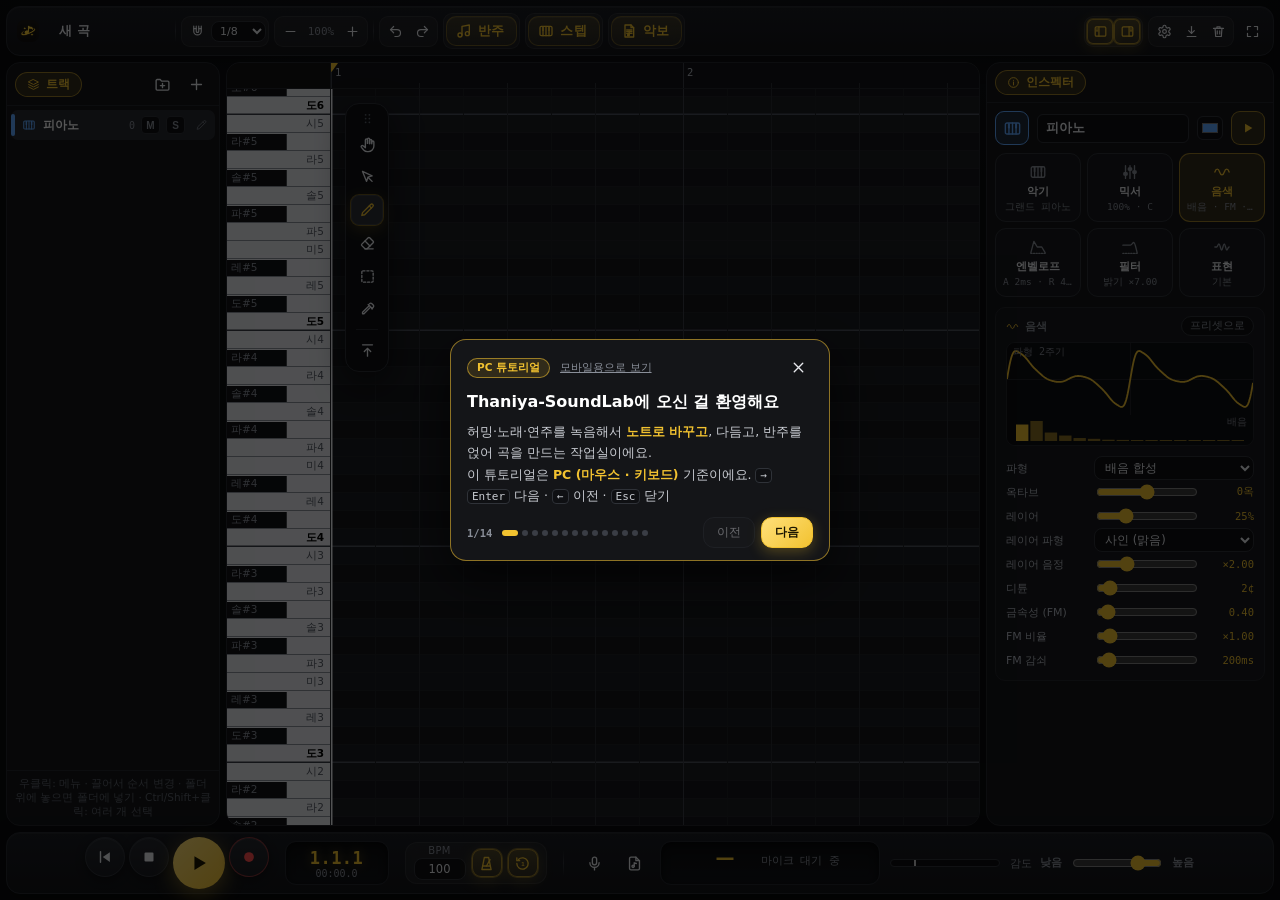
==== edit.html @ 2946d94c "설정창 리뉴얼, 박자 시스템 추가, 모바일 선택툴 조작 개선, 전반적인 기능 및 UI 개선" ====
<!DOCTYPE html>
<html lang="ko">
<head>
<meta charset="utf-8">
<link rel="icon" href="./Asset/icon.png" type="image/png">
<meta name="viewport" content="width=device-width, initial-scale=1, maximum-scale=1, user-scalable=no, viewport-fit=cover">
<title>Thaniya-SoundLab</title>
<link rel="stylesheet" href="app.css?v=20261122i">
</head>
<body data-page="edit">

<header id="topbar" class="panel">
  <button class="logo" id="logoBtn" title="마이페이지 (내 곡 목록)"><b data-icon="logo" data-logo></b><span class="lgName">Thaniya-SoundLab</span></button>
  <input type="text" id="songName" class="songName" maxlength="40" title="곡 이름 (클릭해서 바꾸기)">
  <div id="toolDock" title="도구 패널을 여기로 끌어다 놓으면 고정돼요"></div>
  <div class="sep"></div>
  <div class="pill mobHide" title="격자 (스냅)">
    <span class="ib" style="cursor:default" data-icon="magnet"></span>
    <select id="grid"><option value="1">1/16</option><option value="2">1/8</option><option value="4">1/4</option><option value="8">1/2</option></select>
  </div>
  <div class="pill mobHide" title="확대/축소 — Ctrl+휠(화면 전체), Ctrl+Shift+휠(가로만), Ctrl+Alt+휠(세로만), Ctrl+우클릭 드래그">
    <button class="ib" id="zoomOut" data-icon="minus"></button>
    <span id="zoomVal">100%</span>
    <button class="ib" id="zoomIn" data-icon="plus"></button>
  </div>
  <div class="sep"></div>
  <div class="pill">
    <button class="ib" id="undoBtn" data-icon="undo" title="되돌리기 (Ctrl+Z)"></button>
    <button class="ib" id="redoBtn" data-icon="redo" title="다시 실행 (Ctrl+Shift+Z)"></button>
  </div>
  <div class="pill mobHide"><button class="ib wide" id="accBtn" title="반주 · 비트 만들기 — 추천 반주 · 샘플 반주 · 비트 (J)"><span data-icon="music"></span><span class="wl">반주</span></button></div>
  <div class="pill mobHide"><button class="ib wide" id="stepBtn" title="스텝 입력 (Musical Typing) — 컴퓨터 키보드(모바일은 터치 건반)로 연주해서 멜로디 넣기 (K)"><span data-icon="keys"></span><span class="wl">스텝</span></button></div>
  <div class="pill mobHide"><button class="ib wide" id="scoreBtn" title="악보 만들기 — 다중 악기 악보 · 피아노 악보를 PDF로 (드럼은 빠져요)"><span data-icon="score"></span><span class="wl">악보</span></button></div>
  <div class="spacer"></div>
  <div class="pill engOnly mobHide"><button class="ib engSave" id="engSaveBtn" data-icon="upload" title="이 곡을 Thaniya Engine 프로젝트에 오디오로 저장 (Ctrl+S)"></button></div>
  <div class="pill">
    <button class="ib" id="toggleL" data-icon="panelL" title="트랙 패널 보이기/숨기기 (Ctrl+[)"></button>
    <button class="ib" id="toggleR" data-icon="panelR" title="인스펙터 보이기/숨기기 (Ctrl+])"></button>
  </div>
  <div class="pill mobHide">
    <button class="ib" id="setBtn" data-icon="gear" title="설정 — 박자 · 스케일 · 메트로놈 · 단축키 · 튜토리얼"></button>
    <button class="ib" id="midiBtn" data-icon="download" title="내보내기 (프로젝트 · MIDI · MP3)"></button>
    <button class="ib" id="clearBtn" data-icon="trash" title="현재 트랙 노트 모두 지우기"></button>
    <button class="ib kbHide" id="helpBtn" title="단축키 도움말">?</button>
    <button class="ib kbHide" id="tutBtn" title="튜토리얼 (처음 쓰는 법 둘러보기)"><svg class="i" viewBox="0 0 24 24"><path d="M4 5.5A1.5 1.5 0 0 1 5.5 4H11v15H5.5A1.5 1.5 0 0 0 4 20.5z"/><path d="M20 5.5A1.5 1.5 0 0 0 18.5 4H13v15h5.5a1.5 1.5 0 0 1 1.5 1.5z"/></svg></button>
  </div>
  <button class="ib" id="fsBtn" data-icon="fsEnter" title="전체화면 (F11)"></button>
  <button class="ib" id="moreBtn" title="더보기 메뉴"><svg class="i" viewBox="0 0 24 24"><circle cx="5" cy="12" r="1.2"/><circle cx="12" cy="12" r="1.2"/><circle cx="19" cy="12" r="1.2"/></svg></button>
</header>

<div id="main">
  <aside id="side" class="panel">
    <div class="phead"><span class="tag"><span data-icon="layers"></span>트랙</span><span class="hbtns"><button class="ib" id="addFolder" data-icon="folderPlus" title="빈 폴더 추가 (트랙을 끌어서 넣기 · 묶기는 Ctrl+G)"></button><button class="ib" id="addTrack" data-icon="plus" title="트랙 추가"></button></span></div>
    <div id="trackList"></div>
    <div class="sideHint">우클릭: 메뉴 · 끌어서 순서 변경 · 폴더 위에 놓으면 폴더에 넣기 · Ctrl/Shift+클릭: 여러 개 선택</div>
  </aside>
  <div class="rz" id="rzL" title="끌어서 크기 조절 · 왼쪽 끝까지 끌거나 더블클릭하면 숨기기"></div>
  <section id="center" class="panel">
    <div id="editor">
      <div id="corner"></div>
      <div id="rulerWrap"><canvas id="ruler"></canvas></div>
      <div id="keysWrap"><canvas id="keys"></canvas></div>
      <div id="rollWrap"><canvas id="roll"></canvas><div id="scroller"><div id="spacer"></div></div><div id="rollPad"><button class="sspFab" id="rpFab" aria-label="선택한 노트 옮기기"><svg class="i" viewBox="0 0 24 24"><path d="M12 3v18M3 12h18M9 6l3-3 3 3M9 18l3 3 3-3M6 9l-3 3 3 3M18 9l3 3-3 3"/></svg></button><button class="sspLinkF" id="rpLinkF" type="button" title="이어 부르기 — 앞 음과 한 음처럼 부드럽게 잇기"><svg class="i" viewBox="0 0 24 24"><path d="M4 16c3-7 6-7 8-4s5 3 8-4"/><circle cx="4" cy="16" r="1.6" fill="currentColor"/><circle cx="20" cy="8" r="1.6" fill="currentColor"/></svg><span>잇기</span></button><div class="sspPad"><button class="sspB" data-mv="up" aria-label="반음 위로"><svg class="i" viewBox="0 0 24 24"><path d="M6 15l6-6 6 6"/></svg></button><button class="sspB" data-mv="left" aria-label="음 길이만큼 왼쪽"><svg class="i" viewBox="0 0 24 24"><path d="M15 6l-6 6 6 6"/></svg></button><button class="sspB sspX" id="rpClose" aria-label="접기"><svg class="i" viewBox="0 0 24 24"><path d="M7 7l10 10M17 7L7 17"/></svg></button><button class="sspB" data-mv="right" aria-label="음 길이만큼 오른쪽"><svg class="i" viewBox="0 0 24 24"><path d="M9 6l6 6-6 6"/></svg></button><button class="sspB" data-mv="down" aria-label="반음 아래로"><svg class="i" viewBox="0 0 24 24"><path d="M6 9l6 6 6-6"/></svg></button><button class="sspB sspLk" id="rpLk" aria-label="이어 부르기" title="이어 부르기 (앞 음과 잇기 · 다시 누르면 풀기)"><svg class="i" viewBox="0 0 24 24"><path d="M4 16c3-7 6-7 8-4s5 3 8-4"/><circle cx="4" cy="16" r="1.6" fill="currentColor"/><circle cx="20" cy="8" r="1.6" fill="currentColor"/></svg></button><button class="sspB sspDel" id="rpDel" aria-label="선택한 노트 삭제" data-icon="trash"></button></div></div><div id="linkHint"><span class="lhIc"><svg class="i" viewBox="0 0 24 24"><path d="M4 16c3-7 6-7 8-4s5 3 8-4"/><circle cx="4" cy="16" r="1.6" fill="currentColor"/><circle cx="20" cy="8" r="1.6" fill="currentColor"/></svg></span><span class="lhTx" id="lhTx"></span><button class="lhBtn" id="lhBtn" type="button"></button></div><div id="pasteBadge"><b><span data-icon="paste"></span>붙여넣기</b><span id="pasteInfo"></span><span>클릭: 놓기 · Shift+클릭: 계속 놓기 · 우클릭/Esc: 취소 · Ctrl+휠: 확대 · 방향키: 화면 이동</span></div>
      <div id="recPanel">
        <div class="rpHead"><b><span data-icon="mic"></span>노트 변환 미리보기</b><span id="rpSrc"></span><span id="rpInfo"></span><span class="spacer" style="flex:1"></span><span id="rpBusy"></span></div>
        <div class="rpBody">
          <label class="rpf" title="피아노·악기: 동시에 울리는 음을 모두 / 목소리: 노래·허밍 / 음악: 섞인 소리에서 주선율 한 줄">모드<select id="rpMode"><option value="poly">피아노·악기 · 화음 전체</option><option value="voice">목소리 · 단선율</option><option value="music">음악 · 주선율 추출</option></select></label>
          <label class="rpf" data-modes="voice music" title="높을수록 작은 음 변화도 새 노트로 나눠요">음 변화 민감도<input type="range" id="rpChange" min="0" max="1" step="0.01" value="0.6"><span class="v" id="rpChangeV"></span></label>
          <label class="rpf" title="높을수록 작은 소리·여린 음도 노트로 잡아요">소리 감지<input type="range" id="rpVoice" min="0" max="1" step="0.01" value="0.55"><span class="v" id="rpVoiceV"></span></label>
          <label class="rpf" data-modes="voice music" title="이보다 짧은 음은 무시해요">최소 길이<input type="range" id="rpMin" min="25" max="250" step="5" value="60"><span class="v" id="rpMinV"></span></label>
          <label class="rpf" data-modes="voice music" title="같은 음을 다시 칠 때(소리가 커질 때) 노트를 나눠요">연타 분리<input type="range" id="rpOnset" min="0" max="1" step="0.01" value="0.5"><span class="v" id="rpOnsetV"></span></label>
          <label class="rpf" title="노트 시작·길이를 맞출 격자">격자 맞춤<select id="rpQ"><option value="1">1/16</option><option value="0.5" selected>1/32 (촘촘)</option><option value="0.25">1/64 (아주 촘촘)</option><option value="0">끄기 (원래 타이밍)</option></select></label>
          <label class="rpf" title="결과를 옥타브 단위로 옮겨요">옥타브<select id="rpOct"><option value="-2">−2</option><option value="-1">−1</option><option value="0" selected>그대로</option><option value="1">+1</option><option value="2">+2</option></select></label>
          <label class="rpf" data-modes="poly" title="한 번에 칠 수 있는 최대 음 개수">동시음 최대<select id="rpPoly"><option>1</option><option>2</option><option>3</option><option>4</option><option>5</option><option selected>6</option><option>8</option></select></label>
          <label class="rpf" data-modes="poly" title="소리가 이만큼 줄어들면 노트가 끝나요. 높을수록 페달처럼 길게">음 길이<input type="range" id="rpDrop" min="4" max="30" step="1" value="10"><span class="v" id="rpDropV"></span></label>
          <label class="rpf" data-modes="poly" title="화음 중 가장 위 음(멜로디)만 남겨요" style="grid-template-columns:auto 1fr">멜로디만<input type="checkbox" id="rpMelody" style="justify-self:start;accent-color:var(--accent)"></label>
        </div>
        <div class="rpFoot">
          <button class="btn" id="rpPlayRes"><span data-icon="play"></span>결과</button>
          <button class="btn" id="rpPlayOrig"><span data-icon="play"></span>원본</button>
          <button class="btn" id="rpPlayBoth"><span data-icon="play"></span>겹쳐 듣기</button>
          <button class="btn" id="rpStop"><span data-icon="stop"></span></button>
          <span style="flex:1"></span>
          <button class="btn" id="rpRedo"><span data-icon="rec"></span>다시 녹음</button>
          <button class="btn" id="rpCancel">취소</button>
          <button class="btn primary" id="rpApply">적용 (Enter)</button>
        </div>
      </div></div>
    </div>
  </section>
  <div class="rz" id="rzR" title="끌어서 크기 조절 · 오른쪽 끝까지 끌거나 더블클릭하면 숨기기"></div>
  <aside id="insp" class="panel">
    <div class="phead"><span class="tag"><span data-icon="info"></span>인스펙터</span><span id="selInfo"></span></div>
    <div id="inspBody">
      <div class="insTop"><div class="bigIcon" id="insIcon"></div><input type="text" id="insName" maxlength="24"><input type="color" id="insColor" title="트랙 색상"><button id="insPlay" data-icon="play" title="미리 듣기 — 지금 소리 설정으로 짧은 프레이즈 재생 (P)"></button></div>
      <div id="instSec">
        <div class="prow"><span class="plab">악기</span><select id="insInst" style="grid-column:2/4"></select></div>
        <button class="btn" id="insPreview" style="width:100%;justify-content:center;margin-top:8px"><span data-icon="play"></span>이 악기로 미리 듣기</button>
        <div class="mhint" style="margin-top:8px">악기를 바꾸면 소리 설정이 그 악기의 기본값으로 바뀌어요.</div>
      </div>
      <div id="insSound"></div>
    </div>
  </aside>
</div>

<div id="editBar" class="panel">
  <div class="ebRow">
    <button class="ib" data-et="hand" data-icon="hand" title="손 — 화면 이동"></button>
    <button class="ib" data-et="select" data-icon="select" title="선택"></button>
    <button class="ib" data-et="pen" data-icon="pen" title="펜"></button>
    <button class="ib" data-et="eraser" data-icon="eraser" title="지우개"></button>
    <button class="ib" data-et="range" data-icon="range" title="영역 선택"></button>
    <button class="ib" data-et="picker" data-icon="picker" title="스포이트"></button>
    <span class="ebSep"></span>
    <button class="ib" id="ebZoomOut" data-icon="minus" title="축소"></button>
    <button class="ib" id="ebZoomIn" data-icon="plus" title="확대"></button>
  </div>
  <div class="ebRow ebActs">
    <div class="ebHead" id="ebHead"></div>
    <button class="btn ebA" data-ed="copy"><span class="ebI" data-icon="copy"></span><span class="ebL">복사</span></button>
    <button class="btn ebA" data-ed="paste"><span class="ebI" data-icon="paste"></span><span class="ebL">붙여넣기</span></button>
    <button class="btn ebA" data-ed="dup"><span class="ebI" data-icon="dup"></span><span class="ebL">복제</span></button>
    <button class="btn ebA" data-ed="link"><span class="ebI"><svg class="i" viewBox="0 0 24 24"><path d="M4 16c3-7 6-7 8-4s5 3 8-4"/><circle cx="4" cy="16" r="1.6" fill="currentColor"/><circle cx="20" cy="8" r="1.6" fill="currentColor"/></svg></span><span class="ebL">이어 부르기</span></button>
    <button class="btn ebA" data-ed="group"><span class="ebI" data-icon="layers"></span><span class="ebL">묶기</span></button>
    <button class="btn ebA" data-ed="ungroup"><span class="ebI" data-icon="layers"></span><span class="ebL">묶음 풀기</span></button>
    <button class="btn ebA" data-ed="del"><span class="ebI" data-icon="trash"></span><span class="ebL">삭제</span></button>
    <button class="btn ebA" data-ed="all"><span class="ebI" data-icon="select"></span><span class="ebL">전체 선택</span></button>
    <button class="btn ebA" data-ed="none"><span class="ebI" data-icon="x"></span><span class="ebL">선택 해제</span></button>
    <button class="ib ebClose" id="ebClose" title="닫기">✕</button>
  </div>
  <button class="ib" id="ebFab" title="편집 메뉴 — 복사 · 붙여넣기 · 삭제 …"><span id="ebFabTx">편집</span></button>
</div>

<footer id="transport" class="panel">
  <div class="grp" style="display:flex;gap:4px">
    <button class="ib big" id="homeBtn" data-icon="home" title="처음으로"></button>
    <button class="ib big" id="stopBtn" data-icon="stop" title="정지 (Esc)"></button>
    <button class="ib big" id="playBtn" data-icon="play" title="재생/정지 (Space 짧게)"></button>
    <button class="ib big rec" id="recBtn" data-icon="rec" title="녹음 (Shift+R) — 끝나면 노트 변환 미리보기"></button>
  </div>
  <div class="lcd"><div id="posBar">1.1.1</div><div id="posTime">00:00.0</div></div>
  <div class="pill mobHide" style="gap:6px;padding:3px 8px">
    <label class="stk">BPM<input id="bpm" type="number" min="40" max="240"></label>
    <button class="ib" id="metroBtn" data-icon="metro" title="메트로놈"></button>
    <button class="ib" id="countBtn" data-icon="countin" title="카운트인 1마디"></button>
  </div>
  <div class="sep mobHide"></div>
  <div class="mobHide" style="display:flex;align-items:center;gap:10px">
    <button class="ib" id="monBtn" data-icon="mic" title="마이크 테스트 (녹음 없이 음정 확인)"></button>
    <button class="ib" id="fileBtn" data-icon="upload" title="오디오 파일에서 멜로디 따기 (mp3, wav 등)"></button>
    <input type="file" id="fileIn" accept="audio/*" hidden>
    <div class="lcd pitch"><span id="pitchName">—</span><span id="pitchDetail">마이크 대기 중</span></div>
    <div class="meter" title="입력 레벨 (흰 선 = 감도 기준)"><div id="meterFill"></div><div id="gateMark"></div></div>
    <label class="lab">감도<span class="gEnd">낮음</span><input type="range" id="gate" min="0.002" max="0.05" step="0.001" value="0.012" style="direction:rtl;width:90px"><span class="gEnd">높음</span></label>
  </div>
</footer>

<div id="moreM"><div class="moreBox"><div class="moreHead"><b>메뉴</b><button class="btn" id="moreClose">닫기</button></div><div id="moreBody"></div></div></div>

<div id="palette">
  <div class="pgrip" id="pgrip" title="끌어서 이동 · 상단 바에 놓으면 고정" data-icon="grip"></div>
  <button class="ib tool" data-tool="hand" data-icon="hand" title="손 (Q) — 끌어서 화면 이동 · Space 누르는 동안 임시 전환"></button>
  <button class="ib tool" data-tool="select" data-icon="select" title="선택 (W) — 드래그로 여러 노트 선택 · Shift 추가 · Alt+드래그 복제"></button>
  <button class="ib tool" data-tool="pen" data-icon="pen" title="펜 (E) — 클릭·드래그로 노트 그리기"></button>
  <button class="ib tool" data-tool="eraser" data-icon="eraser" title="지우개 (R) — 클릭·드래그로 지우기"></button>
  <button class="ib tool" data-tool="range" data-icon="range" title="영역 선택 (T) — 사각형으로 영역을 지정해 노트 선택"></button>
  <button class="ib tool" data-tool="picker" data-icon="picker" title="스포이트 (Y) — 노트를 찍어 그 트랙으로 전환"></button>
  <div class="psep"></div>
  <button class="ib" id="dockBtn" title="상단 바에 고정"></button>
</div>

<div id="modal"><div class="mcard">
  <!-- 1단계: 악기 고르기 -->
  <div class="mstep" id="stepPick">
    <div class="mhead">
      <div class="searchBox"><span data-icon="search"></span><input type="search" id="instSearch" placeholder="악기 검색 (예: 피아노, 류트, 칩, 8bit, 하프)"></div>
      <button class="ib" id="mClose1" data-icon="x" title="닫기 (Esc)"></button>
    </div>
    <div class="themeWrap">
      <button class="tnav l" id="thPrev" title="이전 테마">‹</button>
      <div id="themeRow"></div>
      <button class="tnav r" id="thNext" title="다음 테마">›</button>
    </div>
    <div class="famBar" id="famBar"></div>
    <div id="instGrid"></div>
    <div class="mfoot"><span class="mhint" id="pickHint">블록을 클릭하면 바로 들려줘요 · 더블클릭: 바로 추가</span><span class="spacer"></span>
      <button class="btn" id="pickSet" disabled>세부 설정 ›</button><button class="btn primary" id="pickAdd" disabled>바로 추가</button></div>
  </div>
  <!-- 2단계: 트랙 설정 -->
  <div class="mstep" id="stepSet">
    <div class="mhead">
      <button class="ib" id="mBack" data-icon="back" title="악기 다시 고르기"></button>
      <span class="title" id="mTitle">새 트랙</span><span class="spacer"></span>
      <button class="ib" id="mClose2" data-icon="x" title="닫기 (Esc)"></button>
    </div>
    <div class="setBody">
      <div class="setLeft">
        <div class="preview" id="mPrev"><span class="em" id="mEm"></span><span class="nm" id="mInstName"></span><span class="bar" id="mBar"></span></div>
        <div class="frow">이름<input type="text" id="mName" maxlength="24"></div>
        <div class="frow">색상<input type="color" id="mColor"></div>
        <button class="btn" id="mPreview"><span data-icon="play"></span>미리 듣기</button>
      </div>
      <div class="setRight" id="mSound"></div>
    </div>
    <div class="mfoot"><span class="mhint">슬라이더를 놓으면 바뀐 소리를 들려줘요</span><span class="spacer"></span>
      <button class="btn" id="mCancel">취소</button><button class="btn primary" id="mOk">트랙 추가</button></div>
  </div>
</div></div>

<div id="confirm"><div class="ccard">
  <div class="cicon" data-icon="trash"></div>
  <div class="ctitle" id="cTitle"></div><div class="cmsg" id="cMsg"></div>
  <div class="cbtns"><button class="btn" id="cNo">취소</button><button class="btn danger" id="cYes">확인</button></div>
</div></div>
<div id="myPage">
  <div class="mpTop">
    <a class="mpBrand" href="./index.html" title="홈으로"><b data-icon="logo" data-logo></b><span class="lbl">Thaniya-SoundLab</span></a>
    <span style="flex:1"></span>
    <button class="btn" id="mpFs" title="전체화면" aria-label="전체화면"></button>
    <a class="btn" id="mpHome" href="./index.html" title="홈" aria-label="홈"><span data-icon="homeH"></span><span class="lbl">홈</span></a>
    <button class="btn" id="mpBack" title="편집 중인 곡으로" aria-label="편집 중인 곡으로"><span data-icon="pen"></span><span class="lbl">편집 중인 곡으로</span></button>
  </div>
  <div class="mpWrap">
    <div class="mpHead">
      <div class="avatar" data-icon="logo" data-logo></div>
      <div><div class="mpTitle">마이페이지</div><div class="mpSub" id="mpSub"></div></div>
      <span style="flex:1"></span>
      <button class="btn" id="mpImport" title="파일 불러오기" aria-label="파일 불러오기"><span data-icon="upload"></span><span class="lbl">파일 불러오기</span></button>
      <button class="btn primary" id="mpNew" title="새 곡 만들기" aria-label="새 곡 만들기"><span data-icon="plus"></span><span class="lbl">새 곡 만들기</span></button>
    </div>
    <div class="mpTools">
      <div class="searchBox mpSearch"><span data-icon="search"></span><input type="search" id="mpSearch" placeholder="곡 이름 검색"></div>
      <select id="mpSort"><option value="updated">최근 수정순</option><option value="created">만든 순</option><option value="name">이름순</option></select>
      <button class="btn" id="mpSelBtn" title="선택" aria-label="선택"><span data-icon="clear"></span><span class="lbl">선택</span></button>
      <span style="flex:1"></span>
      <div class="mpStorage" title="이 브라우저에 저장된 용량"><div class="bar"><div id="mpStoreFill"></div></div><span id="mpStoreTxt"></span></div>
    </div>
    <div class="mpSelBar"><b id="mpSelCnt">0개 선택</b><button class="btn" id="mpSelAll">전체 선택</button><button class="btn danger" id="mpSelDel"><span data-icon="trash"></span>삭제</button><button class="btn" id="mpSelDone">완료</button></div>
    <div id="mpGrid"></div>
    <div class="mpDrop" id="mpDrop">여기에 파일을 놓으면 불러와요 (.json 프로젝트 · .mid MIDI)</div>
  </div>
  <input type="file" id="mpFile" accept=".json,.mid,.midi,application/json,audio/midi" multiple hidden>
</div>
<div id="accModal"><div class="acard">
  <div class="mhead">
    <div class="atabs"><button class="atab on" data-tab="rec" title="추천 반주"><span data-icon="sparkle"></span>추천 반주</button><button class="atab" data-tab="sample" title="샘플 반주"><span data-icon="music"></span>샘플 반주</button><button class="atab" data-tab="beat" title="비트"><span data-icon="drum"></span>비트</button></div>
    <span class="spacer" style="flex:1"></span>
    <button class="ib" id="accClose" data-icon="x" title="닫기 (Esc)"></button>
  </div>
  <div class="abody">
    <div class="arow" id="paneRec">
      <label class="af">멜로디 트랙<select id="accSrc"></select></label>
      <label class="af">코드 바꾸는 간격<select id="accPer"><option value="auto">자동</option><option value="16">1마디마다</option><option value="8">2박마다</option></select></label>
      <span style="flex:1"></span>
      <span class="akey" id="accKeyInfo"></span>
      <label class="af">조<select id="accKey"></select></label>
    </div>
    <div class="arow" id="paneSample" style="display:none">
      <label class="af">조<select id="accSKey"></select></label>
      <label class="af">코드 진행<select id="accProg"></select></label>
      <label class="af">길이<span class="afIn"><select id="accBars"><option>4</option><option selected>8</option><option>16</option><option>32</option></select><span class="afU">마디</span></span></label>
      <span style="flex:1"></span><span class="akey" id="accStartInfo"></span>
    </div>
    <div class="arow" id="paneBeat" style="display:none">
      <label class="af">시작<select id="btStart"><option value="play">재생 위치부터</option><option value="song">곡 처음부터</option><option value="notes">곡 전체 길이에 맞춰</option></select></label>
      <label class="af">길이<span class="afIn"><select id="btBars"><option>2</option><option>4</option><option selected>8</option><option>16</option><option>32</option></select><span class="afU">마디</span></span></label>
      <label class="af">필인<select id="btFill"><option value="0">없음</option><option value="4" selected>4마디마다</option><option value="8">8마디마다</option></select></label>
      <label class="chk"><input type="checkbox" id="btCrash" checked>첫 박 크래시</label>
      <span style="flex:1"></span><span class="akey" id="btInfo"></span>
    </div>
    <div><div class="asecT" id="tlTitle">코드 진행 <span class="mhint">· 칩을 눌러 마디마다 코드를 바꿀 수 있어요 · 편집 화면과 같이 스크롤돼요</span></div>
      <div id="accTimeline"><div id="tlHead"></div><div class="tlRow" id="accChords"></div><div class="tlRow" id="accBeatRow"></div></div></div>
    <div><div class="asecT">스타일</div><div id="accStyles" class="hrow"></div></div>
    <div id="beatSec" style="display:none">
      <div class="arow" style="margin-bottom:8px">
        <div class="atabs"><button class="atab on" data-pat="A">기본 패턴</button><button class="atab" data-pat="B">필인 패턴</button></div>
        <span class="mhint">칸 클릭: 끔 → 약하게 → 보통 → 강하게 · 우클릭: 끄기 · 이름 클릭: 소리 듣기</span>
        <span style="flex:1"></span>
        <button class="btn" id="btClear">비우기</button><button class="btn" id="btReset">프리셋으로</button>
      </div>
      <div id="seq"></div>
      <div class="arow" style="margin-top:10px">
        <label class="af">스윙<input type="range" id="btSwing" min="0" max="0.6" step="0.01" value="0"><span class="pval" id="btSwingV"></span></label>
        <label class="af">세기<input type="range" id="btGain" min="0.3" max="1" step="0.05" value="0.85"><span class="pval" id="btGainV"></span></label>
        <label class="af">사람 느낌<input type="range" id="btHuman" min="0" max="1" step="0.05" value="0.3"><span class="pval" id="btHumanV"></span></label>
        <span style="flex:1"></span>
        <label class="chk" title="전에 넣은 비트 트랙을 지우고 새로 넣어요"><input type="checkbox" id="btReplace" checked>이전 비트 바꾸기</label>
      </div>
    </div>
    <div class="arow" id="accParts">
      <span class="af">넣을 파트</span>
      <label class="chk"><input type="checkbox" data-part="chord" checked>화음</label>
      <label class="chk"><input type="checkbox" data-part="bass" checked>베이스</label>
      <label class="chk"><input type="checkbox" data-part="drums" checked>드럼</label>
      <span style="flex:1"></span>
      <label class="af">반주 세기<input type="range" id="accGain" min="0.3" max="1" step="0.05" value="0.8"></label>
      <label class="chk" title="전에 자동으로 넣은 반주 트랙을 지우고 새로 넣어요"><input type="checkbox" id="accReplace" checked>이전 자동 반주 바꾸기</label>
    </div>
  </div>
  <div class="mfoot">
    <button class="btn" id="accPlay" title="미리 듣기"><span data-icon="play"></span>미리 듣기</button>
    <button class="btn" id="accStop"><span data-icon="stop"></span></button>
    <span class="mhint" id="accSum" style="margin-left:6px"></span>
    <span style="flex:1"></span>
    <button class="btn" id="accCancel">취소</button><button class="btn primary" id="accOk">반주 추가</button>
  </div>
</div></div>
<div id="stepModal"><div class="scard">
  <div class="mhead">
    <div class="siTitle"><span class="siLogo" data-icon="keys"></span>스텝 입력</div>
    <div class="siGrp siCtl" id="siOctGrp" data-tip="옥타브" data-key="- / +">
      <span class="siCap">옥타브</span>
      <div class="siOct"><button class="ib" id="siOctDn" data-tip="옥타브 내리기" data-key="-"><svg class="i" viewBox="0 0 24 24"><path d="M6 12h12"/></svg><kbd id="siOctDnK" hidden></kbd></button><b id="siOctV"></b><button class="ib" id="siOctUp" data-tip="옥타브 올리기" data-key="+"><svg class="i" viewBox="0 0 24 24"><path d="M6 12h12M12 6v12"/></svg><kbd id="siOctUpK" hidden></kbd></button></div>
    </div>
    <div class="siGrp siCtl siLenCtl"><span class="siCap">음 길이</span><div class="atabs" id="siLens"></div></div>
    <label class="chk siSwitch" data-tip="켜면 건반에서 손을 떼는 순간 바로 보드에 들어가요"><input type="checkbox" id="siAuto"><i></i><span>바로 입력</span></label>
    <span style="flex:1"></span>
    <button class="ib siHb" id="siKbBtn" data-tip="키보드 배치 보기 · 연주 키 바꾸기"><span data-icon="keys"></span></button>
    <button class="ib siHb siFsB" id="siFs" aria-label="전체화면"></button>
    <button class="ib siHb" id="siClose" data-icon="x" data-tip="닫기" data-key="Esc"></button>
  </div>
  <div class="siKbPop" id="siKbPop">
    <div class="siKbPopHead"><b>키보드 배치</b><span class="siPopSub">누르면 노란색으로 켜져요</span><span style="flex:1"></span><button class="btn sm" id="siRemapBtn"><span data-icon="rename"></span>연주 키 바꾸기</button><button class="ib" id="siKbClose" data-icon="x"></button></div>
    <div class="siKb" id="siKb"></div>
  </div>
  <div class="sbody">
    <div class="siRemapBar" id="siRemapBar"><span id="siRemapMsg"></span><span style="flex:1"></span><button class="btn sm" id="siRemapReset">기본 배치로</button><button class="btn sm primary" id="siRemapDone">설정 끝</button></div>
    <div class="siTop">
      <div class="siNow">
        <div class="siNowMain"><div class="lbl">지금 누른 음</div><div class="nm idle" id="siNowNm">♪</div><div class="sub" id="siNowSub"></div></div>
        <div class="siNowFoot"><div class="siPos" id="siPos" data-tip="다음 입력 위치 — 보드의 노란 줄"></div>
        <button class="btn primary" id="siCommit" data-tip="누르고 있는 건반을 보드에 넣기 · 아무 건반도 안 누르면 한 칸 앞으로" data-key="Space">보드에 넣기</button>
        <div class="siMobCur"><button class="btn" id="siCurL" data-tip="입력 위치 뒤로">◀</button><button class="btn" id="siCurR" data-tip="입력 위치 앞으로">▶</button></div>
        <div class="siNowBtns"><button class="btn" id="siRest" data-tip="쉼표 — 지금 길이만큼 비우고 다음 칸으로" data-key="Space (빈손)">쉼표</button><button class="btn" id="siBack" data-tip="마지막 음 지우기" data-key="Backspace">지우기</button></div></div>
      </div>
    </div>
    <div class="siBoardBox">
      <div class="siBoardTop">
        <div class="siStepBar">
          <button class="siBackList" id="siCurStep" data-tip="스텝 목록 — 새 스텝 만들기 · 다른 스텝 고르기"><span data-icon="back"></span><span>스텝 목록</span></button>
          <b class="siCurName" id="siCurName"></b><span class="siCurInfo" id="siCurInfo"></span>
        </div>
        <div class="siBoardHead">
          <button class="ib siTb" id="siSelTool" data-tip="선택 도구 — 노트를 누르면 고르기 · 빈 곳을 끌어 여러 개 고르기 · 고른 노트를 끌어 옮기기 · 노란 버튼 → ◀ ▶ 음 길이만큼 · ▲ ▼ 반음" data-icon="select"></button>
          <button class="ib siTb" id="siTight" data-tip="모두 한 칸 붙이기 — 음 사이 빈 칸을 한 칸씩 줄이기" data-key="Ctrl+["><svg class="i" viewBox="0 0 24 24"><path d="M2 12h7M6 8.5 9.5 12 6 15.5M22 12h-7M18 8.5 14.5 12 18 15.5M12 5v14"/></svg></button>
          <button class="ib siTb" id="siSpread" data-tip="모두 한 칸 띄우기 — 음 사이를 한 칸씩 벌리기" data-key="Ctrl+]"><svg class="i" viewBox="0 0 24 24"><path d="M9 12H2M5.5 8.5 2 12l3.5 3.5M15 12h7M18.5 8.5 22 12l-3.5 3.5M12 5v14"/></svg></button>
          <span class="siTbSep"></span>
          <button class="ib siTb siMob" id="siDelBtn" data-tip="선택한 노트 삭제" data-icon="eraser"></button>
          <button class="ib siTb" id="siUndo" data-tip="보드 되돌리기" data-key="Ctrl+Z"><span data-icon="undo"></span></button>
          <button class="ib siTb" id="siClear" data-tip="이 스텝 보드 비우기"><span data-icon="trash"></span></button>
          <button class="ib siTb siHelp" id="siHelpBtn">?</button>
          <button class="ib siTb" id="siMetro" data-tip="메트로놈 — 켜면 재생할 때 박자 소리가 함께 나요" data-icon="metro"></button>
          <button class="btn siPlayBtn" id="siPlay" data-tip="이 스텝 전체 재생 · 정지" data-key="Enter"><span data-icon="play"></span>재생</button>
        </div>
      </div>
      <div id="siBoardWrap"><canvas id="siBoard"></canvas></div>
      <div id="siPasteBar"><span class="spbIc"><svg class="i" viewBox="0 0 24 24"><rect x="5" y="4" width="14" height="17" rx="2"/><path d="M9 4V3h6v1"/><path d="M9 11h6M9 15h4"/></svg></span><span class="spbTx"></span><button class="spbNo" id="spbNo" type="button" title="취소 (Esc)"><svg class="i" viewBox="0 0 24 24"><path d="M7 7l10 10M17 7L7 17"/></svg></button><button class="spbOk" id="spbOk" type="button" title="여기에 넣기 (Enter)"><svg class="i" viewBox="0 0 24 24"><path d="M5 12.5l4.5 4.5L19 7.5"/></svg><span>넣기</span></button></div>
      <div id="siSelPad"><button class="sspFab" id="sspFab" aria-label="선택한 노트 옮기기"><svg class="i" viewBox="0 0 24 24"><path d="M12 3v18M3 12h18M9 6l3-3 3 3M9 18l3 3 3-3M6 9l-3 3 3 3M18 9l3 3-3 3"/></svg></button><button class="sspLinkF" id="sspLinkF" type="button" title="이어 부르기 — 앞 음과 한 음처럼 부드럽게 잇기"><svg class="i" viewBox="0 0 24 24"><path d="M4 16c3-7 6-7 8-4s5 3 8-4"/><circle cx="4" cy="16" r="1.6" fill="currentColor"/><circle cx="20" cy="8" r="1.6" fill="currentColor"/></svg><span>잇기</span></button><button class="sspLinkF sspCopyF" id="sspCopyF" type="button" title="복사 (Ctrl+C)"><svg class="i" viewBox="0 0 24 24"><rect x="8" y="8" width="12" height="12" rx="2"/><path d="M16 8V6a2 2 0 0 0-2-2H6a2 2 0 0 0-2 2v8a2 2 0 0 0 2 2h2"/></svg><span>복사</span></button><button class="sspLinkF sspPasteF" id="sspPasteF" type="button" title="붙여넣기 (Ctrl+V) — 좌우로 옮긴 뒤 ✓"><svg class="i" viewBox="0 0 24 24"><rect x="5" y="4" width="14" height="17" rx="2"/><path d="M9 4V3h6v1"/><path d="M9 11h6M9 15h4"/></svg><span>붙여넣기</span></button><button class="sspLinkF sspClipX" id="sspClipX" type="button" title="복사한 내용 비우기"><svg class="i" viewBox="0 0 24 24"><path d="M7 7l10 10M17 7L7 17"/></svg></button>
        <div class="sspPad"><button class="sspB" data-mv="up" aria-label="반음 위로"><svg class="i" viewBox="0 0 24 24"><path d="M6 15l6-6 6 6"/></svg></button><button class="sspB" data-mv="left" aria-label="음 길이만큼 왼쪽"><svg class="i" viewBox="0 0 24 24"><path d="M15 6l-6 6 6 6"/></svg></button><button class="sspB sspX" id="sspClose" aria-label="접기"><svg class="i" viewBox="0 0 24 24"><path d="M7 7l10 10M17 7L7 17"/></svg></button><button class="sspB" data-mv="right" aria-label="음 길이만큼 오른쪽"><svg class="i" viewBox="0 0 24 24"><path d="M9 6l6 6-6 6"/></svg></button><button class="sspB" data-mv="down" aria-label="반음 아래로"><svg class="i" viewBox="0 0 24 24"><path d="M6 9l6 6 6-6"/></svg></button><button class="sspB sspCp" id="sspCp" aria-label="복사" title="복사 (Ctrl+C)"><svg class="i" viewBox="0 0 24 24"><rect x="8" y="8" width="12" height="12" rx="2"/><path d="M16 8V6a2 2 0 0 0-2-2H6a2 2 0 0 0-2 2v8a2 2 0 0 0 2 2h2"/></svg></button><button class="sspB sspPs" id="sspPs" aria-label="붙여넣기" title="붙여넣기 (Ctrl+V)"><svg class="i" viewBox="0 0 24 24"><rect x="5" y="4" width="14" height="17" rx="2"/><path d="M9 4V3h6v1"/><path d="M9 11h6M9 15h4"/></svg></button><button class="sspB sspLk" id="sspLk" aria-label="이어 부르기" title="이어 부르기 (앞 음과 잇기 · 다시 누르면 풀기)"><svg class="i" viewBox="0 0 24 24"><path d="M4 16c3-7 6-7 8-4s5 3 8-4"/><circle cx="4" cy="16" r="1.6" fill="currentColor"/><circle cx="20" cy="8" r="1.6" fill="currentColor"/></svg></button><button class="sspB sspDel" id="sspDel" aria-label="선택한 노트 삭제" data-icon="trash"></button></div>
      </div>
    </div>
    <div id="siPiano"></div>
  </div>
  <div class="siHelpPop" id="siHelpPop">
    <div class="hg"><div class="ht">연주 · 입력</div>
      <div class="hr"><span>건반 누른 채</span><kbd>Space</kbd><em>보드에 넣기 (여러 키 = 화음)</em></div>
      <div class="hr"><span>아무것도 안 누르고</span><kbd>Space</kbd><em>한 칸 앞으로 (쉼표)</em></div>
      <div class="hr"><kbd>←</kbd><kbd>→</kbd><em>입력 위치 이동</em></div>
      <div class="hr"><kbd>-</kbd><kbd>+</kbd><em>옥타브</em><kbd>;</kbd><kbd>'</kbd><em>음 길이</em></div>
      <div class="hr"><kbd>Backspace</kbd><em>마지막 음 지우기</em><kbd>Enter</kbd><em>재생</em></div></div>
    <div class="hg"><div class="ht">보드</div>
      <div class="hr"><span>빈 곳 클릭</span><em>입력 위치 옮기기</em></div>
      <div class="hr"><span>드래그</span><em>노트 옮기기</em><span>Shift+클릭</span><em>여러 개</em><span>우클릭</span><em>삭제</em></div>
      <div class="hr"><kbd>Shift</kbd>+<kbd>←</kbd><kbd>→</kbd><em>선택 이동</em><kbd>↑</kbd><kbd>↓</kbd><em>반음</em><kbd>Alt</kbd>+<kbd>←</kbd><kbd>→</kbd><em>길이</em></div></div>
    <div class="hg"><div class="ht">스텝 · 내보내기</div>
      <div class="hr"><kbd>Ctrl</kbd>+<kbd>[</kbd><kbd>]</kbd><em>모두 붙이기 · 띄우기</em></div>
      <div class="hr"><kbd>Ctrl</kbd>+<kbd>Enter</kbd><em>따로</em><kbd>Ctrl</kbd>+<kbd>Shift</kbd>+<kbd>Enter</kbd><em>묶음으로 내보내기</em></div></div>
  </div>
  <div class="mfoot">
    <label class="af" data-tip="노트를 넣을 트랙"><span class="siCap">트랙</span><select id="siTrack"></select></label>
    <label class="af" data-tip="편집 화면 어디에 넣을지"><span class="siCap">위치</span><select id="siWhere"><option value="head">재생 위치</option><option value="end">트랙 마지막 노트 뒤</option><option value="start">곡 처음</option></select></label>
    <span class="siSum" id="siSum"></span>
    <span style="flex:1"></span>
    <button class="btn ghost" id="siCancel">닫기</button>
    <button class="btn" id="siExport" data-tip="따로 내보내기 — 노트를 낱개로 넣어요" data-key="Ctrl+Enter"><span data-icon="download"></span><span>따로<span class="ssL"> 내보내기</span></span></button>
    <button class="btn primary" id="siExportB" data-tip="묶음으로 내보내기 — 스텝 하나가 한 덩어리로 들어가 통째로 선택돼요" data-key="Ctrl+Shift+Enter"><span data-icon="download"></span><span>묶음<span class="ssL">으로 내보내기</span></span></button>
  </div>
</div></div>
<div id="stepMgr"><div class="smCard">
  <div class="smHead">
    <div class="smTitle"><svg class="i" viewBox="0 0 24 24"><rect x="3.5" y="3.5" width="7" height="7" rx="1.5"/><rect x="13.5" y="3.5" width="7" height="7" rx="1.5"/><rect x="3.5" y="13.5" width="7" height="7" rx="1.5"/><rect x="13.5" y="13.5" width="7" height="7" rx="1.5"/></svg><span id="smTitleT">스텝 관리</span><span id="smCount"></span></div>
    <span style="flex:1"></span>
    <div class="smSort" id="smSort"><span class="siCap">정렬</span><button class="btn sm" data-sort="name" data-tip="이름순으로 정렬">이름</button><button class="btn sm" data-sort="notes" data-tip="노트가 많은 순으로 정렬">노트 수</button><button class="btn sm" data-sort="mod" data-tip="최근에 고친 순으로 정렬">최근 수정</button></div>
    <button class="ib siHb" id="smClose" data-icon="x" data-tip="닫기" data-key="Esc"></button>
  </div>
  <div class="smGrid" id="smGrid"></div>
  <div class="smFoot" id="smFoot">카드를 누르면 편집 · 끌어서 순서 바꾸기<span class="smTouch">(터치는 꾹 누른 뒤)</span> · 체크한 스텝은 이 순서대로 내보내져요</div>
</div></div>
<div id="siTip"></div>
<div id="placeBar"><button class="btn" id="plCancel" title="취소"><span data-icon="x"></span></button><div class="plTx"><b>넣을 위치</b><span id="plPos"></span><small>위 눈금자를 누르거나 끌어서 ▼를 옮기세요</small></div><button class="btn" id="plStart" title="곡 처음으로"><span data-icon="home"></span></button><button class="btn primary" id="plOk"><span data-icon="download"></span>여기에 넣기</button></div>
<div id="tut"></div>
<div id="setM"><div class="smCard" role="dialog" aria-label="설정">
  <div class="smTop">
    <div class="smTitle"><span class="smGear" data-icon="gear"></span><b>설정</b></div>
    <div class="smSearch"><span data-icon="search"></span><input type="text" id="smQ" placeholder="설정 검색 (예: 박자, 메트로놈, 복사, 펜)" autocomplete="off"></div>
    <button class="ib smX" id="smX" title="닫기 (Esc)" data-icon="x"></button>
  </div>
  <div class="smSub"><span class="smTab">사용자</span><span class="smNote">변경하면 바로 적용되고 이 브라우저에 저장돼요</span></div>
  <div class="smBody">
    <nav class="smNav" id="smNav">
      <button type="button" data-pg="general" class="on">일반</button>
      <button type="button" data-pg="play">재생 · 녹음</button>
      <button type="button" data-pg="keys">단축키</button>
      <button type="button" data-pg="about">정보</button>
      <div class="smNavFoot">
        <div class="smPair"><button type="button" class="smPairB" id="smTut"><svg class="i" viewBox="0 0 24 24"><path d="M4 5.5A1.5 1.5 0 0 1 5.5 4H11v15H5.5A1.5 1.5 0 0 0 4 20.5z"/><path d="M20 5.5A1.5 1.5 0 0 0 18.5 4H13v15h5.5a1.5 1.5 0 0 1 1.5 1.5z"/></svg><span>튜토리얼</span></button><button type="button" class="smPairB" id="smKeyB"><span class="smKq">⌘</span><span>단축키</span></button></div>
        <div class="smApp"><b data-icon="logo" data-logo></b><div><strong>Thaniya-SoundLab</strong><span>작곡을 간단하게</span></div></div>
      </div>
    </nav>
    <div class="smMain" id="smMain">
      <section data-pg="general"><h2>일반</h2>
      <div class="smRow" data-q="박자 time signature 2/4 3/4 4/4 5/4 마디"><div class="smL"><b>박자</b><p>한 마디에 4분음표가 몇 개인지 정해요. 마디 줄 · 메트로놈 · 악보 · 반주가 따라 바뀌어요.</p></div><div class="smC"><select id="tsSel"><option value="2">2/4 박자</option><option value="3">3/4 박자</option><option value="4">4/4 박자</option><option value="5">5/4 박자</option></select></div></div>
      <div class="smRow" data-q="스케일 조 key 장조"><div class="smL"><b>스케일</b><p>고른 조에 맞는 건반 줄을 밝게 보여 주고, 악보 조표에도 쓰여요.</p></div><div class="smC"><select id="key"></select></div></div>
      <div class="smRow" data-q="건반 표기 도레미 CDE 계이름 음이름"><div class="smL"><b>건반 표기</b><p>건반과 노트에 도레미로 쓸지, C D E로 쓸지 골라요.</p></div><div class="smC"><select id="labelMode"><option value="sol">도레미</option><option value="abc">C D E</option></select></div></div>
      <div class="smRow" data-q="격자 스냅 grid 1/8 1/16"><div class="smL"><b>격자 (스냅)</b><p>노트를 그리고 옮길 때 맞춰지는 칸 크기예요.</p></div><div class="smC"><select id="spGrid"><option value="1">1/16</option><option value="2">1/8</option><option value="4">1/4</option><option value="8">1/2</option></select></div></div>
      </section>
      <section data-pg="play"><h2>재생 · 녹음</h2>
      <div class="smRow" data-q="메트로놈 박자 소리 클릭 metronome"><div class="smL"><b>메트로놈</b><p>재생·녹음할 때 박자 소리를 내요. 마디 첫 박은 더 크게 울려요.</p></div><div class="smC"><button class="spTog" id="spMetro" type="button"><i></i></button></div></div>
      <div class="smRow" data-q="카운트인 녹음 준비 count-in"><div class="smL"><b>카운트인 (1마디)</b><p>녹음을 시작하기 전에 한 마디를 먼저 세어 줘요.</p></div><div class="smC"><button class="spTog" id="spCount" type="button"><i></i></button></div></div>
      </section>
      <section data-pg="keys"><h2>단축키</h2>
        <p class="smLead">키 칸을 누른 뒤 새로 쓸 키를 누르면 바뀌어요 · <kbd>Esc</kbd> 취소 · 다른 기능과 겹치면 그쪽은 비워져요.</p>
        <div class="kbList" id="kbList"></div>
        <div class="kbFoot"><button type="button" class="btn sm" id="kbReset">모두 기본값으로</button></div>
        <h3 class="smH3">마우스 · 그 밖의 조작 <span>(바꿀 수 없음)</span></h3>
        <div class="kbRef" id="kbRef"></div>
      </section>
      <section data-pg="about"><h2>정보</h2>
        <div class="smRow" data-q="튜토리얼 사용법 처음 tutorial"><div class="smL"><b>튜토리얼</b><p>처음 쓰는 법을 화면을 짚어 가며 다시 볼 수 있어요.</p></div><div class="smC smBtns"><button type="button" class="btn sm" id="smTutPc">PC 튜토리얼</button><button type="button" class="btn sm" id="smTutMob">모바일 튜토리얼</button></div></div>
        <div class="smRow" data-q="드럼 키트 타악기"><div class="smL"><b>드럼</b><p>드럼은 '드럼 키트' 악기 트랙으로 넣어요. 드럼 트랙을 고르면 건반 대신 타악기 이름이 보여요.</p></div></div>
        <div class="smRow" data-q="저장 브라우저 자동 저장"><div class="smL"><b>저장</b><p>곡과 설정은 이 브라우저에 자동으로 저장돼요. 다른 기기로 옮기려면 마이페이지에서 프로젝트 파일로 내보내세요.</p></div></div>
      </section>
      <div class="smEmpty" id="smEmpty">검색 결과가 없어요</div>
    </div>
  </div>
</div></div>
<div id="toast"></div>
<div id="ctx"></div>
<div id="help"><div class="card">
  <div style="display:flex;align-items:center;gap:8px;margin-bottom:8px"><h3 style="margin:0">도구 & 단축키</h3><span style="flex:1"></span><button class="btn sm" id="helpTutPc">PC 튜토리얼</button><button class="btn sm" id="helpTutMob">모바일 튜토리얼</button></div>
  <table>
    <tr><td><kbd>Q</kbd> 손</td><td>화면 끌어서 이동 (휠 클릭 드래그도 가능) · <kbd>Space</kbd>를 누르고 있는 동안 임시로 손 도구</td></tr>
    <tr><td><kbd>W</kbd> 선택</td><td>빈 곳 드래그 = 사각형 선택 · <kbd>Shift</kbd> 추가 · 선택 노트 드래그 = 이동 · <kbd>Alt</kbd>+드래그 = 복제</td></tr>
    <tr><td><kbd>E</kbd> 펜</td><td>빈 칸 클릭·드래그로 노트 그리기. 노트를 잡으면 이동, 오른쪽 끝은 길이</td></tr>
    <tr><td><kbd>R</kbd> 지우개</td><td>클릭·드래그로 지우기 (우클릭 드래그도 지우개)</td></tr>
    <tr><td><kbd>T</kbd> 영역 선택</td><td>노트 위에서 시작해도 사각형 영역 지정</td></tr>
    <tr><td><kbd>Y</kbd> 스포이트</td><td>반투명 노트를 찍으면 그 트랙으로 전환</td></tr>
    <tr><td>확대 / 축소</td><td><kbd>Ctrl</kbd>+휠 = 화면 전체 · <kbd>Ctrl</kbd>+<kbd>Shift</kbd>+휠 = 가로만 · <kbd>Ctrl</kbd>+<kbd>Alt</kbd>+휠 = 세로만 · <kbd>Ctrl</kbd>+우클릭 드래그 = 좌우로 가로, 위아래로 세로</td></tr>
    <tr><td>방향키 · <kbd>A</kbd> <kbd>D</kbd></td><td>(A = ←, D = →) 선택한 노트가 있으면 노트 이동 (←→ 격자, ↑↓ 반음, <kbd>Shift</kbd>+↑↓ 옥타브) · 선택이 없거나 붙여넣기 중이면 화면 이동 (<kbd>Shift</kbd> = 크게)</td></tr>
    <tr><td><kbd>Ctrl</kbd>+C / X / V / D / A</td><td>복사 / 잘라내기 / 붙여넣기(마우스를 따라다니다 클릭하면 놓기) / 바로 뒤에 복제 / 전체 선택</td></tr>
    <tr><td>묶음 <kbd>Ctrl</kbd>+B</td><td>스텝 입력에서 '묶음'으로 내보낸 노트(점선 상자)는 하나만 눌러도 통째로 선택돼요 → 그대로 끌어 옮기기 · <b>이름표(▣ 이름)를 잡고 끌어도</b> 통째로 이동(Alt = 복제) · <kbd>Ctrl</kbd>+C/X/V · <kbd>Delete</kbd> · <kbd>Ctrl</kbd>+B = 선택한 노트 묶기 · <kbd>Ctrl</kbd>+<kbd>Shift</kbd>+B = 묶음 풀기</td></tr>
    <tr><td>이어 부르기 <kbd>Ctrl</kbd>+L</td><td>선택한 노트를 앞 음과 한 음처럼 이어요 — 다시 치지 않고 음높이만 부드럽게 미끄러짐(흰 곡선 표시) · 빈틈은 앞 노트를 늘려 메움 · 보컬은 가사가 빈 노트가 앞 글자를 끌어 불러요 · 다시 누르면 풀기</td></tr>
    <tr><td><kbd>Ctrl</kbd>+Z / Shift+Z</td><td>되돌리기 / 다시 실행</td></tr>
    <tr><td><kbd>Space</kbd> 짧게 · <kbd>Shift</kbd>+<kbd>R</kbd> · <kbd>Esc</kbd></td><td>재생·정지 · 녹음 · 정지(선택 해제)</td></tr>
    <tr><td>반주 · 비트 <kbd>J</kbd></td><td>추천: 멜로디의 조·코드를 분석해 스타일별 반주 생성 · 샘플: 조와 코드 진행을 골라 반주 깔기 · 비트: 장르 비트 프리셋 + 16칸 스텝 편집(기본/필인), 스윙·사람 느낌 · 마디 줄은 편집 화면과 같이 스크롤</td></tr>
    <tr><td>스텝 입력 <kbd>K</kbd></td><td>컴퓨터 키보드로 건반 연주 · <kbd>Z</kbd>~<kbd>M</kbd> = 도~시, <kbd>Q</kbd>~<kbd>]</kbd> = 한 옥타브 위 도~그 위 솔, 그 사이 윗줄 키 = 검은건반 · <kbd>-</kbd>/<kbd>+</kbd> 옥타브 · 건반을 누른 채 <kbd>Space</kbd> 보드에 넣기 · 아무 건반도 안 누르고 <kbd>Space</kbd> = 한 칸 앞으로(쉼표) · <kbd>Enter</kbd> 보드 전체 재생/정지 · <kbd>←</kbd><kbd>→</kbd> 입력 위치를 음 길이만큼 이동 · <kbd>;</kbd>/<kbd>'</kbd> 음 길이 · <kbd>Ctrl</kbd>+<kbd>Enter</kbd> 따로 내보내기 · <kbd>Ctrl</kbd>+<kbd>Shift</kbd>+<kbd>Enter</kbd> 묶음으로 내보내기 · <b>스텝</b>: 보드를 여러 개 만들어 이름 짓기 · ▶ 미리 듣기 · 체크한 스텝을 차례로 내보내기 · <kbd>Ctrl</kbd>+<kbd>[</kbd>/<kbd>]</kbd> 모두 한 칸 붙이기/띄우기 · 창이 열린 동안 다른 단축키는 꺼져요 · 연주 키는 '연주 키 설정'에서 바꿀 수 있어요 · <b>모바일</b>: 아래 건반을 터치해서 연주(여러 손가락 = 화음) · 손을 떼면 보드에 들어가요('바로 입력') · 임시 보드: 빈 칸을 톡 = 노트 칠하기 · 칠한 노트를 다시 톡 = 지우기 · 노트를 끌면 옮기기 · 빈 곳을 밀면 스크롤 · 입력 위치는 ◀ ▶</td></tr>
    <tr><td>마이페이지</td><td>왼쪽 위 로고 아이콘 또는 <kbd>Ctrl</kbd>+O · 곡 목록, 새 곡, 이름 바꾸기, 복제, 삭제, 프로젝트(.json)/MIDI 불러오기·내보내기 · 곡의 '편집'을 누르면 에디터로</td></tr>
    <tr><td>트랙 목록</td><td>클릭: 선택 · 끌기: 순서 변경 · 우클릭: 메뉴 · 연필 버튼: 트랙 설정 · Ctrl/Shift+클릭: 여러 트랙 선택 · Ctrl+G: 폴더로 묶기</td></tr>
  </table>
  <p style="color:var(--muted);margin:10px 0 0">드럼은 '드럼 키트' 악기 트랙으로 넣어요. 드럼 트랙을 고르면 건반 대신 타악기 이름이 표시돼요.</p>
</div></div>

<script>
/* 스크립트 로더: app.js 든 app.js.txt 든 있는 이름으로 불러오고, 서버가 .txt 를 text/plain(+nosniff)으로 막아도 내용을 읽어서 직접 실행함 */
(function () {
  var V = '?v=20261122i', list = [['fullscreen.js', 'fullscreen.js.txt'], ['app.js', 'app.js.txt']];
  function run(t, src) { var s = document.createElement('script'); s.text = t + '\n//# sourceURL=' + src; document.body.appendChild(s); }
  function one(names, ok, bad) {
    if (!names.length) return bad();
    var n = names[0], s = document.createElement('script');
    s.src = n + V; s.onload = ok;
    s.onerror = function () {
      s.remove();
      fetch(n + V).then(function (r) { if (!r.ok) throw new Error(r.status); return r.text(); })
        .then(function (t) { run(t, n); ok(); })
        .catch(function () { one(names.slice(1), ok, bad); });
    };
    document.body.appendChild(s);
  }
  function fail(n) { var d = document.createElement('div'); d.style.cssText = 'position:fixed;left:12px;right:12px;bottom:12px;z-index:99999;padding:12px 14px;border-radius:12px;background:#2a1212;color:#ffd7d7;border:1px solid #ff4d4d;font:600 13px system-ui,sans-serif'; d.textContent = '스크립트를 불러오지 못했어요: ' + n[0] + ' (또는 ' + n[1] + ') — 같은 폴더에 있는지 확인해 주세요'; document.body.appendChild(d); }
  (function next(i) { if (i < list.length) one(list[i], function () { next(i + 1); }, function () { fail(list[i]); }); })(0);
})();
</script>
</body>
</html>
---- app.css ----
:root{
  --bg:#0a0b0d; --panel:#141518; --panel2:#1a1c20; --card:#17181c; --line:#24262b; --line2:#2f3238;
  --text:#e8eaee; --muted:#8a8f99; --accent:#f2c230; --accentDim:rgba(242,194,48,.13); --accentLine:rgba(242,194,48,.55);
  --rec:#ff4d4d;
}
*{box-sizing:border-box}
html,body{margin:0;height:100%;background:var(--bg);color:var(--text);
  font:12px system-ui,-apple-system,"Apple SD Gothic Neo","Noto Sans KR","Malgun Gothic",sans-serif}
body{display:grid;grid-template-rows:50px 1fr 62px;gap:6px;padding:6px;overflow:hidden;user-select:none;-webkit-user-select:none}
::-webkit-scrollbar{width:10px;height:10px}
::-webkit-scrollbar-track{background:transparent}
::-webkit-scrollbar-button{display:none;width:0;height:0}
::-webkit-scrollbar-thumb{background:#2a2d34;border-radius:10px;border:2px solid transparent;background-clip:padding-box}
::-webkit-scrollbar-thumb:hover{background:#43474f;border:2px solid transparent;background-clip:padding-box}
::-webkit-scrollbar-thumb:active{background:var(--accent);border:2px solid transparent;background-clip:padding-box}
::-webkit-scrollbar-corner{background:transparent}
@supports not selector(::-webkit-scrollbar){*{scrollbar-width:thin;scrollbar-color:#3a3d45 transparent}}
svg.i{width:17px;height:17px;fill:none;stroke:currentColor;stroke-width:1.8;stroke-linecap:round;stroke-linejoin:round;display:block}
.panel{background:var(--panel);border:1px solid var(--line);border-radius:11px;min-width:0;min-height:0}
.mono{font-family:ui-monospace,SFMono-Regular,Menlo,Consolas,monospace}

/* 상단 바 / 트랜스포트 */
#topbar,#transport{display:flex;align-items:center;gap:8px;padding:0 10px}
#transport{gap:16px;justify-content:center}
.logo{font-weight:800;font-size:13px;white-space:nowrap;display:flex;align-items:center;gap:7px;margin-right:2px}
.logo{background:none;border:none;color:var(--text);font:inherit;font-weight:800;font-size:13px;cursor:pointer;padding:3px 6px 3px 3px;border-radius:9px}
.logo:hover{background:rgba(255,255,255,.06)}
.logo:hover b{background:var(--accent);color:#1a1500}
.songName{background:transparent!important;border:1px solid transparent!important;font-weight:700!important;font-size:12.5px!important;color:var(--text);width:150px;padding:4px 7px!important;border-radius:7px!important}
.songName:hover{border-color:var(--line2)!important}
.songName:focus{border-color:var(--accentLine)!important;background:#0f1013!important}
.logo b{display:inline-flex;width:24px;height:24px;border-radius:7px;border:1.5px solid var(--accent);color:var(--accent);align-items:center;justify-content:center;font-size:13px}
.ver{font:10px ui-monospace,monospace;color:var(--muted);border:1px solid var(--line2);border-radius:20px;padding:2px 7px}
.sep{width:1px;height:26px;background:var(--line2);flex:none}
.spacer{flex:1}
.pill{display:flex;align-items:center;gap:2px;padding:3px;background:var(--panel2);border:1px solid var(--line);border-radius:10px}
.ib{min-width:30px;height:28px;display:inline-flex;align-items:center;justify-content:center;border:1px solid transparent;
  background:transparent;color:var(--text);border-radius:7px;cursor:pointer;padding:0 4px;font:inherit;font-weight:700;font-size:13px;flex:none;gap:5px}
.ib:hover{background:rgba(255,255,255,.07)}
.ib.on{background:var(--accentDim);border-color:var(--accentLine);color:var(--accent)}
.ib.big{min-width:42px;height:36px;background:var(--panel2);border-color:var(--line2);border-radius:9px}
.ib.big:hover{background:#23252a}
.ib.big svg.i{width:15px;height:15px}
.ib.rec{color:var(--rec)}
.ib.rec.on{background:var(--rec);color:#fff;border-color:var(--rec);animation:pulse 1s infinite}
@keyframes pulse{50%{opacity:.7}}
.stk{display:flex;flex-direction:column;align-items:center;gap:2px;color:var(--muted);font-size:10px;line-height:1}
select,input[type=number],input[type=text],input[type=search]{background:#0f1013;color:var(--text);border:1px solid var(--line2);border-radius:6px;padding:3px 6px;font:inherit;font-size:11.5px;outline:none}
select:focus,input:focus{border-color:var(--accentLine)}
input[type=number]{width:52px;-moz-appearance:textfield;appearance:textfield;text-align:center}
input[type=number]::-webkit-inner-spin-button,input[type=number]::-webkit-outer-spin-button{-webkit-appearance:none;margin:0}
input[type=range]{accent-color:var(--accent);min-width:0}
input[type=color]{width:26px;height:24px;border:1px solid var(--line2);background:#0f1013;border-radius:6px;padding:2px;cursor:pointer}
#zoomVal{font:11px ui-monospace,monospace;color:var(--muted);min-width:38px;text-align:center}
.lcd{background:#0c0d10;border:1px solid var(--line2);border-radius:9px;padding:4px 14px;display:flex;flex-direction:column;align-items:center;justify-content:center;min-width:104px;height:44px}
#posBar{font:700 17px ui-monospace,monospace;color:#eef0f4;letter-spacing:.5px}
#posTime{font:10px ui-monospace,monospace;color:var(--muted)}
.lcd.pitch{flex-direction:row;gap:10px;align-items:baseline;min-width:220px}
#pitchName{font-size:19px;font-weight:800;color:var(--accent);min-width:52px;text-align:center}
#pitchDetail{color:var(--muted);font:11px ui-monospace,monospace}
.meter{position:relative;width:110px;height:8px;background:#0c0d10;border-radius:4px;overflow:hidden;border:1px solid var(--line2)}
#meterFill{height:100%;width:0;background:linear-gradient(90deg,#3ecf8e,#f2c230,#ff6b4a)}
#gateMark{position:absolute;top:-2px;bottom:-2px;width:2px;background:#fff;opacity:.75}
.lab{color:var(--muted);font-size:11px;display:flex;align-items:center;gap:6px}

/* 메인 3단 */
#main{display:flex;min-height:0;--lw:214px;--rw:288px}
#side{width:var(--lw);flex:none}
#insp{width:var(--rw);flex:none}
#center{flex:1;min-width:0}
.rz{width:6px;flex:none;cursor:col-resize;position:relative;touch-action:none}
.rz::after{content:'';position:absolute;top:50%;left:2px;width:2px;height:40px;margin-top:-20px;border-radius:2px;background:var(--line2);opacity:0;transition:opacity .15s,background .15s}
.rz:hover::after,.rz.drag::after{opacity:1;background:var(--accent)}
.rz.collapsed{width:12px;cursor:e-resize}
#rzR.collapsed{cursor:w-resize}
.rz.collapsed::after{opacity:1;left:4px;width:4px;height:56px;margin-top:-28px;background:#3a3d45}
.rz.collapsed:hover::after{background:var(--accent)}
body.resizing,body.resizing *{cursor:col-resize!important;user-select:none}
.phead{display:flex;align-items:center;justify-content:space-between;padding:7px 8px;border-bottom:1px solid var(--line)}
.tag{display:inline-flex;align-items:center;gap:6px;padding:4px 11px;border-radius:20px;background:var(--accentDim);border:1px solid var(--accentLine);color:var(--accent);font-weight:700;font-size:11.5px}
#side{display:flex;flex-direction:column}
#trackList{flex:1;overflow:auto;padding:4px}
.trk{display:flex;align-items:center;gap:6px;height:30px;padding-right:4px;border-radius:7px;cursor:pointer;margin-bottom:2px}
.trk:hover{background:#1d1f23}
.trk.active{background:#272a30}
.trk .sw{width:4px;align-self:stretch;flex:none;border-radius:2px;margin:4px 0}
.trk .ti{width:16px;text-align:center;font-size:12px}
.trk .tn{flex:1;overflow:hidden;text-overflow:ellipsis;white-space:nowrap}
.trk.active .tn{color:#fff;font-weight:700}
.trk .cnt{color:var(--muted);font:10px ui-monospace,monospace;min-width:14px;text-align:right}
.ms{width:19px;height:18px;border-radius:4px;border:1px solid var(--line2);background:#0f1013;color:var(--muted);font-size:10px;font-weight:700;padding:0;cursor:pointer}
.ms.m.on{background:#e08a30;color:#111;border-color:#e08a30}
.ms.s.on{background:var(--accent);color:#111;border-color:var(--accent)}
.ed{width:20px;height:20px;border:none;background:transparent;color:#6a6f79;cursor:pointer;padding:0;display:flex;align-items:center;justify-content:center;border-radius:4px}
.ed:hover{color:var(--accent);background:#282a30}
.ed svg.i{width:13px;height:13px}
.trk.dragging{opacity:.45}
.trk.dropBefore{box-shadow:inset 0 2px 0 var(--accent)}
.trk.dropAfter{box-shadow:inset 0 -2px 0 var(--accent)}
.trk .tn input{width:100%;font-size:12px;padding:1px 4px}
.sideHint{color:#5b6069;font-size:10.5px;text-align:center;padding:6px;border-top:1px solid var(--line)}

#center{overflow:hidden}
#editor{width:100%;height:100%;display:grid;grid-template-columns:104px 1fr;grid-template-rows:26px 1fr}
#corner{background:#121213;border-right:1px solid var(--line);border-bottom:1px solid var(--line)}
#rulerWrap{position:relative;overflow:hidden;border-bottom:1px solid var(--line);cursor:pointer}
#keysWrap{position:relative;overflow:hidden;border-right:1px solid var(--line);cursor:pointer}
#rollWrap{position:relative;overflow:hidden}
#editor canvas{display:block;position:absolute;top:0;left:0}
#scroller{position:absolute;inset:0;overflow:auto}
#spacer{width:1px;height:1px}
#pasteBadge{position:absolute;top:10px;left:50%;transform:translateX(-50%);z-index:5;display:none;align-items:center;gap:10px;
  background:rgba(14,15,18,.94);border:1px solid var(--accentLine);color:var(--text);border-radius:20px;padding:6px 14px;font-size:11.5px;pointer-events:none;white-space:nowrap}
#pasteBadge.show{display:flex}
#pasteBadge b{color:var(--accent)}
#recPanel{position:absolute;left:50%;bottom:12px;transform:translateX(-50%);z-index:6;width:min(940px,calc(100% - 24px));display:none;flex-direction:column;
  background:rgba(16,17,21,.97);border:1px solid var(--accentLine);border-radius:14px;box-shadow:0 12px 34px rgba(0,0,0,.6)}
#recPanel.show{display:flex}
.rpHead{display:flex;align-items:center;gap:10px;padding:9px 14px 6px}
.rpHead b{color:var(--accent);font-size:12.5px}
#rpSrc{font:10.5px ui-monospace,monospace;color:var(--muted);border:1px solid var(--line2);border-radius:10px;padding:1px 7px;max-width:180px;overflow:hidden;text-overflow:ellipsis;white-space:nowrap}
#rpInfo{color:var(--text);font-size:11.5px}
#rpBusy{color:var(--accent);font:11px ui-monospace,monospace}
.rpBody{display:grid;grid-template-columns:repeat(4,minmax(0,1fr));gap:6px 16px;padding:4px 14px 8px}
.rpf{display:grid;grid-template-columns:auto 1fr 38px;align-items:center;gap:8px;color:#b3b8c2;font-size:11px;white-space:nowrap}
.rpf select{grid-column:2/4;width:100%}
.rpf .v{font:10.5px ui-monospace,monospace;color:var(--accent);text-align:right}
.rpFoot{display:flex;align-items:center;gap:6px;padding:8px 12px 10px;border-top:1px solid var(--line)}
.rpFoot .btn{padding:6px 12px}
#recPanel.busy .rpBody,#recPanel.busy .rpFoot button{opacity:.5;pointer-events:none}

/* 인스펙터 */
#insp{display:flex;flex-direction:column}
#inspBody{flex:1;overflow:auto;padding:8px}
.insTop{display:flex;align-items:center;gap:8px;margin-bottom:8px}
.bigIcon{width:34px;height:34px;border-radius:9px;display:flex;align-items:center;justify-content:center;font-size:17px;border:1.5px solid;flex:none}
.insTop input[type=text]{flex:1;font-size:13px;font-weight:700;padding:6px 8px}
#lyInput{position:fixed;display:none;z-index:60;box-sizing:border-box;padding:0 6px;font:600 13px system-ui,sans-serif;color:#0d0d0d;background:#ffe9f1;border:2px solid var(--accent);border-radius:6px;outline:none;box-shadow:0 4px 14px rgba(0,0,0,.45)}
.lyTa{width:100%;box-sizing:border-box;resize:vertical;min-height:84px;background:var(--panel2);color:var(--text);border:1px solid var(--line2);border-radius:8px;padding:7px 8px;font:14px/1.5 system-ui,sans-serif}
.lyTa:focus{outline:none;border-color:var(--accentLine)}
.lyBtns{display:flex;gap:6px;margin:6px 0}
.lyHint{font-size:11px;line-height:1.55;color:var(--muted)}
.lyHint b{color:var(--text);font-weight:600}
.sec{border:1px solid var(--line);border-radius:10px;padding:8px 10px;margin-bottom:8px;background:var(--card)}
.secT{font-size:11px;color:var(--muted);font-weight:700;margin-bottom:6px;display:flex;justify-content:space-between;align-items:center}
.sec.fold > .secT{cursor:pointer;margin-bottom:0}
.sec.fold.open > .secT{margin-bottom:6px}
.sec.fold:not(.open) > :not(.secT){display:none}
.secT .chev{display:inline-flex;align-items:center;gap:6px}
.secT .chev svg.i{width:12px;height:12px;transition:transform .15s;color:var(--muted)}
.sec.fold.open > .secT .chev svg.i{transform:rotate(90deg)}
.secT .sum{font-weight:400;color:var(--accent);font-size:10.5px;margin-left:auto;margin-right:6px;white-space:nowrap;overflow:hidden;text-overflow:ellipsis;max-width:130px}
.sec.fold.open > .secT .sum{display:none}
.itabs{display:grid;grid-template-columns:repeat(3,1fr);gap:6px;margin-bottom:10px}
.itab{border:1px solid var(--line2);border-radius:11px;background:var(--card);padding:8px 4px 7px;display:flex;flex-direction:column;align-items:center;gap:2px;cursor:pointer;color:var(--text);font:inherit;min-width:0;transition:border-color .1s,background .1s}
.itab:hover{border-color:#43474f}
.itab .ic{font-size:16px;line-height:1.1}
.itab .nm{font-size:11px;font-weight:800}
.itab .sm{font:9.5px ui-monospace,monospace;color:var(--muted);max-width:100%;overflow:hidden;text-overflow:ellipsis;white-space:nowrap;padding:0 3px}
.itab.on{border-color:var(--accentLine);background:var(--accentDim)}
.itab.on .nm{color:var(--accent)}
canvas.viz{display:block;width:100%;height:104px;border-radius:9px;border:1px solid var(--line);margin:2px 0 10px;background:#0d0e11}
.secT .mini{font-size:10.5px;padding:2px 8px;border-radius:12px;border:1px solid var(--line2);background:#0f1013;color:var(--muted);cursor:pointer}
.secT .mini:hover{color:var(--accent);border-color:var(--accentLine)}
.prow{display:grid;grid-template-columns:82px 1fr 48px;align-items:center;gap:6px;min-height:24px}
.prow select{width:100%}
.plab{color:#b3b8c2;font-size:11px;white-space:nowrap;overflow:hidden;text-overflow:ellipsis}
.pval{font:10.5px ui-monospace,monospace;color:var(--accent);text-align:right;white-space:nowrap}
#selInfo{color:var(--accent);font-size:11px}

/* 도구 팔레트 */
#palette{position:fixed;z-index:30;display:flex;flex-direction:column;align-items:center;gap:3px;padding:6px 5px;
  background:#0f1013;border:1px solid #2c2f35;border-radius:13px;box-shadow:0 10px 28px rgba(0,0,0,.6)}
#palette .ib{width:32px;height:30px;border-radius:8px;padding:0}
#palette .ib.on{background:#2c2f35;border-color:#3a3d44;color:var(--accent)}
#palette.docked{position:static;flex-direction:row;padding:2px 4px;border-radius:10px;box-shadow:none;background:var(--panel2);border-color:var(--line)}
#palette.docked .ib{width:30px;height:28px}
.pgrip{width:32px;height:16px;display:flex;align-items:center;justify-content:center;color:#5b6069;cursor:grab;touch-action:none}
.pgrip svg.i{width:15px;height:15px}
#palette.docked .pgrip{width:14px;height:28px}
.psep{width:22px;height:1px;background:#282a30;margin:2px 0}
#palette.docked .psep{width:1px;height:20px;margin:0 2px}
#toolDock{display:flex;align-items:center;min-width:4px;min-height:36px;border-radius:10px;transition:min-width .15s}
#toolDock.drop{outline:2px dashed var(--accent);outline-offset:2px;min-width:250px;background:var(--accentDim)}

/* 반주 창 */
#accModal{position:fixed;inset:0;background:rgba(0,0,0,.62);display:none;align-items:center;justify-content:center;z-index:80}
#accModal.show{display:flex}
.acard{width:min(940px,95vw);max-height:92vh;display:flex;flex-direction:column;background:var(--panel);border:1px solid var(--line2);border-radius:16px;box-shadow:0 20px 60px rgba(0,0,0,.6)}
.atabs{display:flex;gap:3px;background:var(--panel2);border:1px solid var(--line);border-radius:10px;padding:3px}
.atab{border:1px solid transparent;background:transparent;color:var(--muted);padding:6px 14px;border-radius:7px;font:inherit;font-weight:700;cursor:pointer}
.atab.on{background:var(--accentDim);border-color:var(--accentLine);color:var(--accent)}
.abody{overflow:auto;padding:14px 16px;display:flex;flex-direction:column;gap:14px}
.arow{display:flex;align-items:center;gap:14px;flex-wrap:wrap}
.af{display:flex;align-items:center;gap:7px;color:var(--muted);font-size:11.5px;white-space:nowrap}
.akey{color:var(--text);font-size:12px}
.akey b{color:var(--accent)}
.asecT{color:var(--muted);font-size:11px;font-weight:700;margin-bottom:7px}
#accTimeline{position:relative;overflow-x:auto;padding-bottom:6px}
.tlRow{display:flex;gap:6px;width:max-content}
.tlRow:empty{display:none}
#tlHead{position:absolute;top:0;bottom:6px;width:2px;background:var(--accent);z-index:2;pointer-events:none;display:none;box-shadow:0 0 6px rgba(242,194,48,.6)}
.bchip{flex:none;display:flex;flex-direction:column;gap:4px;padding:7px 8px;border:1px solid var(--line2);border-radius:10px;background:var(--card);cursor:pointer}
.bchip:hover{border-color:#474a52}
.bchip.fill{border-color:var(--accentLine)}
.bchip .cbar{font:10px ui-monospace,monospace;color:var(--muted)}
.bchip.fill .cbar{color:var(--accent)}
.bchip canvas{width:100%;height:26px;border-radius:4px;display:block}
#seq{display:flex;flex-direction:column;gap:3px;background:#0f1013;border:1px solid var(--line);border-radius:10px;padding:8px}
.sqRow{display:grid;grid-template-columns:86px repeat(16,1fr);gap:3px;align-items:center}
.sqName{background:none;border:none;color:#b3b8c2;font:inherit;font-size:11px;text-align:left;cursor:pointer;padding:2px 4px;border-radius:4px;white-space:nowrap}
.sqName:hover{color:var(--accent);background:#1d1f24}
.sqCell{height:20px;border-radius:4px;background:#1b1d22;cursor:pointer;border:1px solid #23252b}
.sqCell.beat{background:#22252b}
.sqCell:hover{border-color:#4a4e58}
.sqCell.lv1{background:rgba(242,194,48,.28)}
.sqCell.lv2{background:rgba(242,194,48,.62)}
.sqCell.lv3{background:#f2c230;border-color:#ffd966}
.cchip{flex:none;display:flex;flex-direction:column;gap:3px;padding:7px 8px;border:1px solid var(--line2);border-radius:10px;background:var(--card);overflow:hidden}
.cchip select{width:100%}
.cchip .cbar{font:10px ui-monospace,monospace;color:var(--muted)}
.cchip select{font-weight:800;font-size:13px;padding:2px 4px}
.cchip .crom{font:10.5px ui-monospace,monospace;color:var(--accent);min-height:13px}
.hrow{display:flex;gap:10px;overflow-x:auto;padding:3px 3px 8px}
.chk{display:flex;align-items:center;gap:5px;color:var(--text);font-size:11.5px;cursor:pointer;white-space:nowrap}
.chk input{accent-color:var(--accent)}
.chk.off{opacity:.35;cursor:default}
.ib.wide{padding:0 10px;gap:6px;font-size:12px}
/* Thaniya Engine 안에서 열렸을 때 (?engine=1) */
.engOnly{display:none!important}
body.engine .engOnly{display:flex!important}
body.engine #mpHome,body.engine .lgName{display:none}
body.engine .logo{pointer-events:none;cursor:default}
.ib.engSave{background:var(--accent);color:#1a1500;border-color:var(--accent)}
.ib.engSave:hover{background:#ffd95a}
.ib.engSave.busy{opacity:.6;pointer-events:none}
.btn:disabled{opacity:.4;pointer-events:none}

/* 마이페이지 */
#myPage{position:fixed;inset:0;z-index:70;background:var(--bg);display:none;flex-direction:column;overflow:hidden}
#myPage.show{display:flex}
.mpTop{display:flex;align-items:center;gap:10px;height:50px;padding:0 14px;margin:6px;background:var(--panel);border:1px solid var(--line);border-radius:11px}
.mpBrand{font-weight:800;font-size:13px;display:flex;align-items:center;gap:7px}
.mpBrand{text-decoration:none;color:inherit}
.mpBrand:hover b{box-shadow:0 0 0 3px var(--accentDim)}
#mpHome{text-decoration:none}
.mpBrand b{display:inline-flex;width:24px;height:24px;border-radius:7px;background:var(--accent);color:#1a1500;align-items:center;justify-content:center;font-size:13px}
.mpWrap{flex:1;overflow:auto;padding:18px max(18px,calc((100vw - 1180px)/2)) 40px;position:relative}
.mpHead{display:flex;align-items:center;gap:14px;margin-bottom:16px}
.avatar{width:54px;height:54px;border-radius:16px;background:linear-gradient(135deg,#f2c230,#c9861a);color:#1a1500;display:flex;align-items:center;justify-content:center;font-size:26px;font-weight:900;flex:none}
.mpTitle{font-size:20px;font-weight:800}
.mpSub{color:var(--muted);font-size:12px;margin-top:3px}
.mpTools{display:flex;align-items:center;gap:10px;margin-bottom:14px}
.mpSearch{flex:0 1 320px;height:34px}
.mpSearch input{font-size:13px}
.mpStorage{display:flex;align-items:center;gap:8px;color:var(--muted);font:11px ui-monospace,monospace}
.mpStorage .bar{width:110px;height:6px;border-radius:3px;background:#0d0e11;border:1px solid var(--line2);overflow:hidden}
#mpStoreFill{height:100%;background:var(--accent);width:0}
#mpGrid{display:grid;grid-template-columns:repeat(3,minmax(0,1fr));gap:14px}
.song{position:relative}
.mpSelBar{display:none;align-items:center;gap:8px;padding:8px 10px;margin-bottom:14px;background:var(--accentDim);border:1px solid var(--accentLine);border-radius:12px}
#myPage.selmode .mpSelBar{display:flex}
.mpSelBar b{color:var(--accent);font-size:12.5px;margin-right:auto}
.song .chk2{display:none;position:absolute;top:8px;left:8px;z-index:3;width:24px;height:24px;border-radius:7px;border:2px solid #aab;background:rgba(10,11,13,.7);align-items:center;justify-content:center;color:transparent}
.song .chk2 svg.i{width:15px;height:15px;stroke-width:3}
#myPage.selmode .song .chk2{display:flex}
#myPage.selmode .song{cursor:pointer}
#myPage.selmode .song.picked{border-color:var(--accent);box-shadow:0 0 0 2px var(--accentDim)}
#myPage.selmode .song.picked .chk2{background:var(--accent);border-color:var(--accent);color:#1a1500}
#myPage.selmode .sBtns{display:none}
.song{background:var(--panel);border:1px solid var(--line);border-radius:14px;overflow:hidden;display:flex;flex-direction:column;transition:border-color .1s,transform .1s}
.song:hover{border-color:#3a3d45;transform:translateY(-1px)}
.song.cur{border-color:var(--accentLine)}
.song canvas{width:100%;height:110px;display:block;background:#101114;cursor:pointer}
.sBody{padding:10px 12px 12px;display:flex;flex-direction:column;gap:4px}
.sNameRow{display:flex;align-items:center;gap:6px}
.sName{font-weight:800;font-size:13.5px;flex:1;min-width:0;overflow:hidden;text-overflow:ellipsis;white-space:nowrap;cursor:text}
.sName input{width:100%;font-size:13px;font-weight:700;padding:3px 6px}
.curBadge{font-size:10px;font-weight:700;color:var(--accent);background:var(--accentDim);border:1px solid var(--accentLine);border-radius:10px;padding:1px 7px;white-space:nowrap}
.sMeta{color:var(--muted);font-size:11px}
.sDate{color:#5f6470;font-size:10.5px}
.sBtns{display:flex;gap:6px;margin-top:8px}
.sBtns .btn{padding:6px 10px;font-size:11.5px}
.sBtns .edit{flex:1;justify-content:center}
.mpEmpty{grid-column:1/-1;text-align:center;color:var(--muted);padding:60px 0}
.mpDrop{position:fixed;inset:70px 12px 12px;border:2px dashed var(--accent);border-radius:16px;background:rgba(242,194,48,.08);display:none;align-items:center;justify-content:center;color:var(--accent);font-weight:800;font-size:15px;pointer-events:none}
#myPage.dragging .mpDrop{display:flex}

/* 메뉴 / 토스트 / 도움말 */
#toast{position:fixed;left:50%;bottom:78px;transform:translateX(-50%);background:#1d1d1f;border:1px solid var(--line2);
  padding:9px 16px;border-radius:9px;opacity:0;transition:opacity .2s;pointer-events:none;max-width:90vw;z-index:90}
#toast.show{opacity:1}
#ctx{position:fixed;z-index:88;display:none;min-width:170px;background:#161617;border:1px solid var(--line2);border-radius:10px;padding:4px;box-shadow:0 10px 26px rgba(0,0,0,.6)}
#ctx.show{display:block}
.ci{display:flex;gap:9px;align-items:center;padding:6px 10px;border-radius:6px;cursor:pointer}
.ci svg.i{width:14px;height:14px}
.ci:hover{background:var(--accentDim);color:var(--accent)}
.ci.danger{color:#ff8a8a}
.ci.danger:hover{background:#3a1c1e;color:#ff9b9b}
.ci.disabled{opacity:.35;pointer-events:none}
.ctxHead{padding:4px 10px 6px;color:var(--muted);font-size:11px;border-bottom:1px solid var(--line);margin-bottom:4px;white-space:nowrap;overflow:hidden;text-overflow:ellipsis;max-width:220px}
.csep{height:1px;background:var(--line);margin:4px 2px}
#help{position:fixed;inset:0;background:rgba(0,0,0,.6);display:none;align-items:center;justify-content:center;z-index:95}
#help.show{display:flex}
#help .card{background:var(--panel);border:1px solid var(--line2);border-radius:14px;padding:18px 22px;max-width:600px;width:92vw;line-height:1.7;user-select:text}
#help h3{margin:0 0 8px;font-size:15px;color:var(--accent)}
#help table{border-collapse:collapse;width:100%}
#help td{padding:2px 6px;vertical-align:top}
#help td:first-child{color:var(--accent);white-space:nowrap;width:160px}
kbd{background:#0f1013;border:1px solid var(--line2);border-radius:4px;padding:0 4px;font:11px ui-monospace,monospace}

/* 트랙 추가 창 */
#modal{position:fixed;inset:0;background:rgba(0,0,0,.62);display:none;align-items:center;justify-content:center;z-index:80}
#modal.show{display:flex}
.mcard{width:min(860px,94vw);height:min(760px,92vh);display:flex;flex-direction:column;background:var(--panel);border:1px solid var(--line2);border-radius:16px;box-shadow:0 20px 60px rgba(0,0,0,.6)}
.mhead{display:flex;align-items:center;gap:10px;padding:12px 14px;border-bottom:1px solid var(--line)}
.mhead .title{font-weight:800;font-size:14px}
.searchBox{flex:1;display:flex;align-items:center;gap:8px;background:#0d0e11;border:1px solid var(--line2);border-radius:10px;padding:0 10px;height:38px}
.searchBox:focus-within{border-color:var(--accentLine)}
.searchBox input{flex:1;border:none;background:transparent;font-size:14px;padding:0}
.searchBox svg.i{color:var(--muted)}
.mstep{flex:1;min-height:0;display:none;flex-direction:column}
.mstep.show{display:flex}
.famBar{display:flex;gap:6px;padding:10px 14px 0;flex-wrap:wrap}
.themeWrap{position:relative;padding:12px 14px 0}
#themeRow{display:flex;gap:10px;overflow-x:auto;scroll-snap-type:x mandatory;scroll-behavior:smooth;padding:3px 3px 8px}
.theme{flex:none;width:200px;height:100px;border-radius:14px;scroll-snap-align:start;cursor:pointer;position:relative;overflow:hidden;
  border:1.5px solid rgba(255,255,255,.08);display:flex;flex-direction:column;justify-content:flex-end;padding:11px 14px;color:#fff;transition:transform .08s}
.theme:hover{transform:translateY(-1px);border-color:rgba(255,255,255,.22)}
.theme.on{border-color:var(--accent);box-shadow:0 0 0 2px rgba(242,194,48,.28)}
.theme .tIcon{position:absolute;right:10px;top:8px;font-size:40px;line-height:1;filter:drop-shadow(0 3px 6px rgba(0,0,0,.4))}
.theme .tName{font-weight:800;font-size:14px;text-shadow:0 1px 3px rgba(0,0,0,.4)}
.theme .tDesc{font-size:10.5px;opacity:.78}
.theme .tCnt{position:absolute;left:12px;top:10px;font:10px ui-monospace,monospace;background:rgba(0,0,0,.38);padding:2px 7px;border-radius:10px}
.tnav{position:absolute;top:calc(50% + 6px);transform:translateY(-50%);z-index:2;width:30px;height:30px;border-radius:50%;
  background:rgba(14,15,18,.92);border:1px solid var(--line2);color:var(--text);cursor:pointer;font-size:18px;line-height:1;display:flex;align-items:center;justify-content:center;padding:0 0 2px}
.tnav:hover{color:var(--accent);border-color:var(--accentLine)}
.tnav.l{left:6px}.tnav.r{right:6px}
.tnav[hidden]{display:none}
.famBtn{padding:4px 11px;border-radius:20px;border:1px solid var(--line2);background:transparent;color:var(--muted);cursor:pointer;font:inherit;font-size:11.5px}
.famBtn.on{background:var(--accentDim);border-color:var(--accentLine);color:var(--accent)}
#instGrid{flex:1;min-height:0;overflow:auto;padding:12px 14px 16px;display:grid;grid-template-columns:repeat(auto-fill,124px);grid-auto-rows:124px;gap:10px;align-content:start;justify-content:center}
.blk{border-radius:14px;border:1px solid var(--line2);background:var(--card);cursor:pointer;display:flex;flex-direction:column;
  align-items:center;justify-content:center;gap:8px;position:relative;overflow:hidden;transition:transform .08s,border-color .1s}
.blk:hover{border-color:#474a52;transform:translateY(-1px)}
.blk.on{border-color:var(--accent);background:var(--accentDim)}
.blk .em{font-size:30px;line-height:1}
.blk .nm{font-weight:700;font-size:12.5px;text-align:center;padding:0 6px}
.blk .fm{font-size:10px;color:var(--muted)}
.blk .bar{position:absolute;left:0;right:0;bottom:0;height:4px}
.blk .play{position:absolute;top:6px;right:6px;width:22px;height:22px;border-radius:50%;border:1px solid var(--line2);background:#0f1013;color:var(--muted);
  display:flex;align-items:center;justify-content:center;opacity:.55;transition:opacity .1s}
.blk .play svg.i{width:10px;height:10px}
.blk:hover .play{opacity:1}
.blk .play:hover{color:var(--accent);border-color:var(--accentLine)}
.blk.playing .play{opacity:1;color:#1a1500;background:var(--accent);border-color:var(--accent)}
.blk.playing .em{animation:bop .5s ease-in-out 2}
@keyframes bop{50%{transform:scale(1.15)}}
.empty{grid-column:1/-1;color:var(--muted);text-align:center;padding:40px 0}
.setBody{flex:1;min-height:0;display:grid;grid-template-columns:240px 1fr;gap:14px;padding:14px;overflow:hidden}
.setLeft{display:flex;flex-direction:column;gap:10px}
.preview{border:1px solid var(--line);border-radius:14px;background:var(--card);display:flex;flex-direction:column;align-items:center;justify-content:center;gap:8px;padding:20px 10px;position:relative;overflow:hidden}
.preview .em{font-size:44px}
.preview .nm{font-weight:800;font-size:15px}
.preview .bar{position:absolute;left:0;right:0;bottom:0;height:5px}
.setRight{overflow:auto;padding-right:4px}
.frow{display:grid;grid-template-columns:44px 1fr;align-items:center;gap:8px;color:var(--muted)}
.frow input[type=text]{width:100%}
.mfoot{display:flex;gap:8px;padding:12px 14px;border-top:1px solid var(--line);align-items:center}
.btn{padding:8px 15px;border-radius:9px;border:1px solid var(--line2);background:var(--panel2);color:var(--text);cursor:pointer;font:inherit;display:inline-flex;align-items:center;gap:6px}
.btn:hover{background:#23252a}
.btn.primary{background:var(--accent);color:#1a1500;border-color:var(--accent);font-weight:800}
.btn.primary:hover{background:#ffd34d}
.btn svg.i{width:14px;height:14px}
.btn:disabled{opacity:.4;pointer-events:none}
.mhint{color:var(--muted);font-size:11px}
#confirm{position:fixed;inset:0;z-index:100;background:rgba(0,0,0,.6);display:none;align-items:center;justify-content:center;z-index:100}
#confirm.show{display:flex}
.ccard{width:min(380px,90vw);background:var(--panel);border:1px solid var(--line2);border-radius:16px;padding:22px 22px 18px;text-align:center;box-shadow:0 20px 60px rgba(0,0,0,.6)}
.cicon{width:44px;height:44px;margin:0 auto 12px;border-radius:12px;background:rgba(255,77,77,.12);border:1px solid rgba(255,77,77,.4);color:#ff7a7a;display:flex;align-items:center;justify-content:center}
.cicon svg.i{width:20px;height:20px}
.ctitle{font-weight:800;font-size:14px;margin-bottom:6px}
.cmsg{color:var(--muted);font-size:12px;margin-bottom:16px;line-height:1.5}
.cbtns{display:flex;gap:8px;justify-content:center}
.cbtns .btn{min-width:100px;justify-content:center}
.btn.danger{background:#d9434b;border-color:#d9434b;color:#fff;font-weight:800}
.btn.danger:hover{background:#ec525a}
/* 라인 아이콘 */
.tag svg.i{width:13px;height:13px}
.tag > span[data-icon]{display:inline-flex}
.logo b svg.i,.mpBrand b svg.i{width:16px;height:16px;stroke-width:2.2}
.avatar svg.i{width:30px;height:30px;stroke-width:2.2}
#pasteBadge b,.rpHead b{display:inline-flex;align-items:center;gap:6px}
#pasteBadge b svg.i,.rpHead b svg.i{width:14px;height:14px}
.atab{display:inline-flex;align-items:center;gap:6px}
.atab svg.i{width:14px;height:14px}
.tCnt.rec{display:inline-flex;align-items:center;gap:3px;color:var(--accent)}
.tCnt.rec svg.i{width:11px;height:11px;stroke-width:2.2}
.theme .tIcon{font-size:0;opacity:.92}
.theme .tIcon svg.i{width:38px;height:38px;stroke-width:1.5}
.blk .em{display:flex;align-items:center;justify-content:center;height:32px}
.blk .em svg.i{width:30px;height:30px;stroke-width:1.6}
.preview .em{display:flex;align-items:center;justify-content:center}
.preview .em svg.i{width:46px;height:46px;stroke-width:1.4}
.itab .ic{display:flex;align-items:center;justify-content:center;height:20px;color:var(--muted)}
.itab.on .ic{color:var(--accent)}
.itab .ic svg.i{width:18px;height:18px}
.secTi{display:inline-flex;align-items:center;gap:6px}
.secTi .ic svg.i{width:13px;height:13px;color:var(--accent)}
.trk .ti{display:flex;align-items:center;justify-content:center;flex:none}
.trk .ti svg.i{width:14px;height:14px}
.bigIcon svg.i{width:19px;height:19px}
/* 트랙 폴더 */
.trk.tsel:not(.active){background:#1f2228;box-shadow:inset 0 0 0 1px var(--accentLine)}
.trk.inF{margin-left:12px;position:relative}
.trk.inF::before{content:'';position:absolute;left:-7px;top:-2px;bottom:0;width:1px;background:var(--line2)}
.fld{display:flex;align-items:center;gap:5px;height:28px;padding:0 4px 0 2px;border-radius:7px;cursor:pointer;margin-bottom:2px;color:var(--text);user-select:none}
.fld:hover{background:#1d1f23}
.fld .fch{width:16px;height:16px;display:flex;align-items:center;justify-content:center;color:var(--muted);flex:none}
.fld .fch svg.i{width:11px;height:11px;transition:transform .15s}
.fld.open .fch svg.i{transform:rotate(90deg)}
.fld .fic{display:flex;color:var(--accent);flex:none}
.fld .fic svg.i{width:15px;height:15px}
.fld .tn{flex:1;overflow:hidden;text-overflow:ellipsis;white-space:nowrap;font-weight:700;font-size:12px}
.fld .tn input{width:100%;font-size:12px;padding:1px 4px}
.fld .cnt{color:var(--muted);font:10px ui-monospace,monospace;min-width:14px;text-align:right}
.fld .dots{display:flex;gap:2px;flex:none}
.fld .dots i{width:6px;height:6px;border-radius:50%}
.fld.dropInto{background:var(--accentDim);box-shadow:inset 0 0 0 1px var(--accent)}
.fld.dragging{opacity:.45}
.fld.dropBefore{box-shadow:inset 0 2px 0 var(--accent)}
.fld.dropAfter{box-shadow:inset 0 -2px 0 var(--accent)}
.phead .hbtns{display:flex;gap:4px;margin-left:auto}
#inspBody{overflow-x:hidden}
.insTop input[type=text]{min-width:0;width:0}
#insPlay{flex:none;width:34px;height:34px;border-radius:9px;border:1px solid var(--accentLine);background:var(--accentDim);color:var(--accent);display:flex;align-items:center;justify-content:center;cursor:pointer;padding:0}
#insPlay:hover{background:var(--accent);color:#1a1500}
#insPlay svg.i{width:14px;height:14px}
#insPlay.playing{background:var(--accent);color:#1a1500}
[data-logo]{position:relative;overflow:hidden}
[data-logo].has-img{background:none!important;box-shadow:none!important}
.logo-img{position:absolute;inset:0;width:100%;height:100%;object-fit:contain;-webkit-user-drag:none}

/* 스텝 입력 (Musical Typing) 창 */
#stepModal{position:fixed;inset:0;background:rgba(0,0,0,.62);display:none;align-items:center;justify-content:center;z-index:85}
#stepModal.show{display:flex}
#stepModal.show ~ #toast{z-index:90}
.scard{width:min(1000px,96vw);max-height:94vh;display:flex;flex-direction:column;background:var(--panel);border:1px solid var(--line2);border-radius:16px;box-shadow:0 20px 60px rgba(0,0,0,.6)}
.scard .mhead{flex-wrap:wrap;row-gap:8px}
.siTitle{display:flex;align-items:center;gap:8px;font-weight:800;font-size:14px}
.siTitle svg.i{width:18px;height:18px;color:var(--accent)}
.siTitle small{color:var(--muted);font-weight:600;font-size:11px;letter-spacing:.3px}
.siGrp{display:flex;align-items:center;gap:4px;color:var(--muted);font-size:11.5px}
.siGrp .atabs{padding:2px}
.siGrp .atab{padding:4px 9px;font-size:11.5px}
.siOct{display:flex;align-items:center;gap:2px;background:var(--panel2);border:1px solid var(--line);border-radius:10px;padding:2px}
.siOct b{min-width:74px;text-align:center;color:var(--text);font-size:12px}
.siOct .ib{min-width:26px;height:24px}
.siOct .ib kbd{font-size:10px}
.sbody{overflow:auto;padding:12px 16px;display:flex;flex-direction:column;gap:12px}
.siTop{display:grid;grid-template-columns:210px 1fr;gap:12px;align-items:stretch}
.siNow{background:#0d0e11;border:1px solid var(--line2);border-radius:12px;padding:10px 12px;display:flex;flex-direction:column;gap:6px;justify-content:space-between}
.siNow .lbl{color:var(--muted);font-size:10.5px;font-weight:700}
.siNow .nm{font-size:26px;font-weight:900;color:var(--accent);line-height:1.15;min-height:32px;word-break:keep-all}
.siNow .nm.idle{color:#4d525b;font-size:15px;font-weight:700}
.siNow .sub{color:var(--muted);font-size:11px}
.siNow .btn{justify-content:center;padding:6px 10px}
/* 컴퓨터 키보드 가이드 */
.siKb{background:#0d0e11;border:1px solid var(--line2);border-radius:12px;padding:8px 10px;display:flex;flex-direction:column;gap:4px;user-select:none}
.siKb .kr{display:flex;gap:4px}
.siKb .kc{width:46px;height:40px;flex:none;border-radius:7px;border:1px solid #2b2e35;background:#16181c;display:flex;flex-direction:column;justify-content:space-between;padding:3px 5px;position:relative;transition:transform .05s,background .05s}
.siKb .kc .k{font:700 11px ui-monospace,monospace;color:#9aa0aa}
.siKb .kc .n{font-size:10.5px;font-weight:800;color:#3d4149;text-align:right;white-space:nowrap}
.siKb .kc.w{background:#e9e7e1;border-color:#cfccc4}
.siKb .kc.w .k{color:#55524b}.siKb .kc.w .n{color:#1a1a1a}
.siKb .kc.b{background:#24262c;border-color:#3a3d45}
.siKb .kc.b .k{color:#c7cbd2}.siKb .kc.b .n{color:#f2c230}
.siKb .kc.fn{background:#1b1d22;border-color:var(--accentLine)}
.siKb .kc.fn .k{color:var(--accent)}.siKb .kc.fn .n{color:#c9ccd2;font-size:9.5px}
.siKb .kc.on{background:var(--accent)!important;border-color:var(--accent)!important;transform:translateY(1px)}
.siKb .kc.on .k,.siKb .kc.on .n{color:#1a1500!important}
.siKb .kc.wide{width:auto;flex:1;min-width:60px}
.siKb .legend{display:flex;gap:12px;color:var(--muted);font-size:10.5px;margin-top:2px;flex-wrap:wrap}
.siKb .legend i{display:inline-block;width:10px;height:10px;border-radius:3px;vertical-align:-1px;margin-right:4px}
/* 피아노 */
#siPiano{position:relative;height:96px;border-radius:10px;overflow:hidden;background:#0d0e11;border:1px solid var(--line2);user-select:none;touch-action:none}
#siPiano .pk{position:absolute;top:0;display:flex;flex-direction:column;justify-content:flex-end;align-items:center;cursor:pointer;font-size:10px;padding-bottom:4px;gap:1px}
#siPiano .pk.w{height:100%;background:linear-gradient(#f4f2ec,#dedbd2);border-right:1px solid #9c998f;color:#222;z-index:1}
#siPiano .pk.b{height:60%;background:linear-gradient(#2b2d33,#111215);border:1px solid #000;border-top:none;border-radius:0 0 4px 4px;color:#d7dae0;z-index:2}
#siPiano .pk kbd{font-size:10px;padding:0 3px;background:rgba(0,0,0,.08);border-color:rgba(0,0,0,.25);color:inherit}
#siPiano .pk.b kbd{background:rgba(255,255,255,.08);border-color:rgba(255,255,255,.2)}
#siPiano .pk .pn{font-weight:700;opacity:.65}
#siPiano .pk.on.w{background:linear-gradient(#ffe48a,#f2c230)}
#siPiano .pk.on.b{background:linear-gradient(#f2c230,#b38b10);color:#1a1500}
#siPiano .pk.pend{box-shadow:inset 0 -4px 0 var(--accent)}
#siPiano .pk.off{opacity:.35;pointer-events:none}
#siPiano.remap .pk{outline:1px dashed rgba(242,194,48,.35);outline-offset:-3px}
#siPiano .pk.wait{animation:siBlink .7s infinite}
@keyframes siBlink{50%{background:var(--accent);color:#1a1500}}
.siRemapBar{display:none;align-items:center;gap:10px;background:var(--accentDim);border:1px solid var(--accentLine);border-radius:10px;padding:7px 10px;font-size:11.5px;color:var(--text)}
.siRemapBar.show{display:flex}
.siRemapBar b{color:var(--accent)}
.btn.on{background:var(--accentDim);border-color:var(--accentLine);color:var(--accent)}
.btn.sm{padding:5px 10px;font-size:11.5px}
/* 임시 보드 */
.siBoardHead{display:flex;align-items:center;gap:8px}
.siGuide{display:flex;flex-wrap:wrap;gap:6px 8px;margin-top:8px}
.siGuide .g{display:flex;align-items:center;flex-wrap:wrap;gap:4px 10px;background:var(--panel2);border:1px solid var(--line);border-radius:9px;padding:5px 10px 5px 6px}
.siGuide .gt{font-size:10.5px;font-weight:800;color:var(--accent);background:var(--accentDim);border-radius:6px;padding:2px 7px;white-space:nowrap}
.siGuide .it{display:inline-flex;align-items:center;gap:3px;font-size:11px;color:var(--muted);white-space:nowrap}
.siGuide .it b{color:var(--text);font-weight:700}
.siGuide kbd{color:var(--text)}
#siBoardWrap{height:210px;overflow-x:auto;overflow-y:hidden;border-radius:10px;border:1px solid var(--line2);background:#101114;position:relative}
#siBoard{display:block;cursor:default;touch-action:none}


/* ───────── 스텝 입력 (PC) — 크고 깔끔하게: 글자·단축키는 마우스를 올렸을 때만 ───────── */
#stepModal{background:rgba(5,6,8,.72);backdrop-filter:blur(3px)}
#stepModal .scard{position:relative;width:min(1240px,96vw);height:min(900px,94vh);max-height:94vh;border-radius:22px;border:1px solid #2c2f36;
  background:radial-gradient(120% 60% at 50% -10%,rgba(242,194,48,.07),transparent 60%),linear-gradient(#17181c,#121316);box-shadow:0 30px 90px rgba(0,0,0,.7),inset 0 1px 0 rgba(255,255,255,.04)}
#stepModal .mhead{padding:16px 20px;gap:16px;border-bottom:1px solid rgba(255,255,255,.05);flex-wrap:nowrap}
#stepModal .siTitle{font-size:16px;gap:10px;letter-spacing:-.2px}
#stepModal .siLogo{display:inline-flex;width:32px;height:32px;border-radius:10px;align-items:center;justify-content:center;background:var(--accent);color:#1a1500;box-shadow:0 4px 14px rgba(242,194,48,.3)}
#stepModal .siLogo svg.i{width:18px;height:18px;color:#1a1500}
#stepModal .siCtl{display:flex;align-items:center;gap:8px;font-size:0}
#stepModal .siCap{font-size:11px;font-weight:700;color:#6b707a;letter-spacing:.2px}
#stepModal .siOct{height:36px;border-radius:12px;padding:3px;background:#0f1013;border-color:#262930}
#stepModal .siOct .ib{width:30px;min-width:30px;height:28px;border-radius:9px}
#stepModal .siOct .ib svg.i{width:15px;height:15px}
#stepModal .siOct b{min-width:86px;font-size:12.5px;font-weight:800}
#stepModal .siLenCtl .atabs{height:36px;border-radius:12px;padding:3px;background:#0f1013;border-color:#262930}
#stepModal .siLenCtl .atab{padding:0 12px;font-size:12px;border-radius:9px}
.siSwitch{display:flex;align-items:center;gap:8px;cursor:pointer;font-size:12px;font-weight:700;color:var(--muted)}
.siSwitch input{position:absolute;opacity:0;pointer-events:none}
.siSwitch i{width:34px;height:20px;border-radius:10px;background:#2a2d34;position:relative;transition:background .2s;flex:none}
.siSwitch i::after{content:"";position:absolute;left:3px;top:3px;width:14px;height:14px;border-radius:50%;background:#8a8f99;transition:transform .2s,background .2s}
.siSwitch input:checked+i{background:rgba(242,194,48,.35)}
.siSwitch input:checked+i::after{transform:translateX(14px);background:var(--accent)}
.siSwitch input:checked~span{color:var(--text)}
#stepModal .siHb{width:38px;height:38px;border-radius:12px;border:1px solid #262930;background:#15161a}
#stepModal .siHb:hover{border-color:#3a3d45;background:#1d1f24}
#stepModal .siHb.on{border-color:var(--accentLine);color:var(--accent);background:var(--accentDim)}
#stepModal .sbody{flex:1;min-height:0;overflow:hidden;padding:16px 20px;gap:14px;display:grid;
  grid-template-columns:240px minmax(0,1fr);grid-template-rows:auto minmax(0,1fr) auto;grid-template-areas:"bar bar" "now board" "piano piano"}
#stepModal .siRemapBar{grid-area:bar}
#stepModal .siTop{display:contents}
/* 지금 누른 음 */
#stepModal .siNow{grid-area:now;min-height:0;border-radius:18px;padding:16px;border:1px solid #23262c;gap:14px;
  background:radial-gradient(90% 60% at 50% 30%,rgba(242,194,48,.08),transparent 70%),#0e0f12}
#stepModal .siNowMain{flex:1;display:flex;flex-direction:column;align-items:center;justify-content:center;text-align:center;min-height:0}
#stepModal .siNow .lbl{font-size:10.5px;letter-spacing:.4px;color:#5d626b;margin-bottom:6px}
#stepModal .siNow .nm{font-size:44px;line-height:1.05;letter-spacing:-1px}
#stepModal .siNow .nm.idle{font-size:46px;color:#2e3138;font-weight:900}
#stepModal .siNow .sub{margin-top:6px;font-size:11.5px}
#stepModal .siNowFoot{display:flex;flex-direction:column;gap:8px}
#stepModal .siPos{align-self:center;display:inline-flex;align-items:center;gap:7px;font:700 12px ui-monospace,monospace;color:#c9ccd2;background:#16181c;border:1px solid #262930;border-radius:20px;padding:5px 12px}
#stepModal .siPos i{width:3px;height:13px;border-radius:2px;background:var(--accent);box-shadow:0 0 8px rgba(242,194,48,.7)}
#stepModal #siCommit{height:44px;font-size:14px;border-radius:13px;justify-content:center}
#stepModal .siNowBtns{display:flex;gap:8px}
#stepModal .siNowBtns .btn{flex:1;height:36px;justify-content:center;border-radius:11px;font-size:12.5px;background:#15161a;border-color:#262930}
/* 보드 */
#stepModal .siBoardBox{grid-area:board;display:flex;flex-direction:column;min-width:0;min-height:0;gap:10px}
#stepModal .siBoardTop{display:flex;align-items:center;gap:12px;min-width:0}
#stepModal .siStepBar{flex:1;margin:0}
#stepModal .siAdd{width:32px;height:32px;border-radius:10px;border:1px dashed #3a3d45;flex:none}
#stepModal .siAdd:hover{border-color:var(--accentLine);color:var(--accent)}
#stepModal .siBoardHead{flex:none;gap:4px}
#stepModal .siTb{width:34px;height:34px;border-radius:10px;color:#a3a8b1}
#stepModal .siTb:hover{color:var(--text)}
#stepModal .siTb svg.i{width:17px;height:17px}
#stepModal .siTb:disabled{opacity:.3}
#stepModal .siTbSep{width:1px;height:20px;background:#2a2d34;margin:0 4px}
#stepModal .siHelp{font-weight:900;font-size:14px;border:1px solid #2a2d34}
#stepModal .siPlayBtn{height:34px;border-radius:11px;padding:0 14px;margin-left:6px;font-weight:800;border-color:var(--accentLine);color:var(--accent);background:var(--accentDim)}
#stepModal .siPlayBtn.on{background:var(--accent);color:#1a1500}
#stepModal #siBoardWrap{flex:1;min-height:200px;height:auto;margin:0;border-radius:16px;border:1px solid #23262c;background:#0e0f12;box-shadow:inset 0 2px 12px rgba(0,0,0,.4)}
/* 건반: 키 이름은 마우스를 올리거나 누를 때만 */
#stepModal #siPiano{grid-area:piano;height:150px;border-radius:16px;border:1px solid #000;background:#0b0c0e;padding:0;box-shadow:0 10px 30px rgba(0,0,0,.35)}
#siPiano .pk.w{background:linear-gradient(#fbfaf6 0%,#ece9e1 85%,#d9d5ca 100%);border-right:1px solid #b5b1a6;border-radius:0 0 8px 8px}
#siPiano .pk.b{background:linear-gradient(#34363d,#121316 90%);border-radius:0 0 6px 6px;box-shadow:inset 0 -3px 0 rgba(255,255,255,.06),0 3px 6px rgba(0,0,0,.4)}
#siPiano .pk kbd,#siPiano .pk .pn{opacity:0;transition:opacity .15s}
#siPiano .pk.c .pn{opacity:.5}
#siPiano:hover .pk kbd,#siPiano:hover .pk .pn,#siPiano .pk.on kbd,#siPiano .pk.on .pn,#siPiano.remap .pk kbd,#siPiano.remap .pk .pn{opacity:1}
#siPiano .pk kbd{font-size:11px;padding:1px 5px;margin-bottom:2px}
#siPiano .pk.w .pn{font-size:10.5px}
/* 키보드 배치 팝오버 */
.siKbPop{display:none;position:absolute;top:72px;right:20px;z-index:6;padding:14px;border-radius:18px;background:#16171b;border:1px solid #2f3238;box-shadow:0 24px 60px rgba(0,0,0,.6)}
.siKbPop.show{display:block}
.siKbPopHead{display:flex;align-items:center;gap:10px;margin-bottom:10px}
.siKbPopHead b{font-size:13px}
.siPopSub{font-size:11px;color:var(--muted)}
.siKbPop .siKb{border:none;background:none;padding:0}
/* 단축키 도움말 (? 위에 마우스) */
.siHelpPop{display:none;position:absolute;z-index:7;width:440px;padding:14px 16px;border-radius:16px;background:#16171b;border:1px solid #2f3238;box-shadow:0 24px 60px rgba(0,0,0,.6);flex-direction:column;gap:12px}
.siHelpPop.show{display:flex}
.siHelpPop .ht{font-size:10.5px;font-weight:800;color:var(--accent);letter-spacing:.3px;margin-bottom:6px}
.siHelpPop .hr{display:flex;align-items:center;flex-wrap:wrap;gap:4px;font-size:11.5px;color:var(--muted);margin:3px 0}
.siHelpPop .hr span{color:var(--text);font-weight:700}
.siHelpPop .hr em{font-style:normal;margin-right:10px}
.siHelpPop kbd{color:var(--text)}
/* 말풍선 툴팁 */
#siTip{position:fixed;z-index:200;pointer-events:none;display:none;align-items:center;gap:8px;max-width:300px;padding:7px 10px;border-radius:9px;background:#f4f2ec;color:#16171b;font-size:11.5px;font-weight:600;line-height:1.4;box-shadow:0 8px 24px rgba(0,0,0,.45)}
#siTip.show{display:flex}
#siTip kbd{background:#16171b;color:#f4f2ec;border-color:#16171b;white-space:nowrap;flex:none}
/* 아래 줄 */
#stepModal .mfoot{padding:14px 20px;gap:10px;border-top:1px solid rgba(255,255,255,.05)}
#stepModal .mfoot .af{gap:8px}
#stepModal .mfoot select{height:36px;border-radius:10px;padding:0 10px}
#stepModal .siSum{font-size:11.5px;color:#6b707a}
#stepModal .mfoot .btn{height:40px;border-radius:12px;padding:0 16px;font-weight:700}
#stepModal .btn.ghost{background:transparent;border-color:transparent;color:var(--muted)}
#stepModal .btn.ghost:hover{color:var(--text);background:#1d1f24}
#stepModal .mfoot .btn.primary{padding:0 20px;box-shadow:0 6px 18px rgba(242,194,48,.25)}
/* 스텝 칩: 편집 아이콘은 마우스를 올렸을 때만 */
@media (hover:hover){
  .sst .sstX{display:none}
  .sst.on:hover .sstX{display:inline-flex}
  .sst .sstCnt{transition:opacity .15s}
}
.sst{height:34px;border-radius:11px}
@media (max-width:760px), (pointer:coarse) and (max-height:520px) and (orientation:landscape){
  #siKbBtn,#siHelpBtn,.siKbPop,.siHelpPop,#siTip,#stepModal .siTbSep,#stepModal .siCap{display:none!important}
  #stepModal .mfoot .siGrp .siCap,#stepModal .mfoot .af .siCap{display:inline!important}
  #stepModal .scard{height:100dvh;background:var(--panel)}
  #stepModal .mhead{flex-wrap:wrap}
  #stepModal .siNowMain{align-items:flex-start;text-align:left;justify-content:flex-start}
  #stepModal .siNow .nm.idle{font-size:22px}
  #stepModal .siNow{background:#0e0f12}
  #stepModal #siCommit{height:auto;font-size:12px}
  #stepModal .siNowBtns .btn{height:auto;flex:1}
  #stepModal .siBoardBox{gap:5px}
  #stepModal .siBoardTop{flex-direction:column;align-items:stretch;gap:5px}
  #stepModal .siBoardHead{justify-content:flex-end}
  #stepModal .siTb{width:32px;height:30px}
  #stepModal .siPlayBtn{height:30px;padding:0 10px;margin-left:2px}
  #stepModal #siBoardWrap{min-height:0;border-radius:10px}
  #stepModal #siPiano{border-radius:8px;padding:0}
  #siPiano .pk kbd{display:none}
  #siPiano .pk .pn{opacity:1}
  #siPiano .pk.b .pn{display:none}
  #stepModal .mfoot .btn{height:auto;min-height:36px}
  #stepModal .mfoot select{height:32px}
}
/* ───────── 모바일 스텝 입력: 전체 화면 · 위 = [누르고 있는 음 | 임시 보드] · 아래 = 터치 건반 ───────── */
.siMob{display:none}
.siMobCur{display:none}
@media (max-width:760px), (pointer:coarse) and (max-height:520px) and (orientation:landscape){
  #stepModal{align-items:stretch;justify-content:stretch;background:var(--panel)}
  #stepModal .scard{width:100vw;height:100dvh;max-height:100dvh;border-radius:0;border:none;box-shadow:none;
    padding:env(safe-area-inset-top) env(safe-area-inset-right) env(safe-area-inset-bottom) env(safe-area-inset-left)}
  #stepModal .scard .mhead{padding:6px 8px;gap:6px;row-gap:5px;flex:none}
  #stepModal .siTitle{font-size:13px}
  #stepModal .siTitle small,#stepModal .mhint,#siRemapBtn,#siRemapBar,#siKb,#stepModal .siGuide,#siPos,#siSum,#siCancel,.siKbHint{display:none!important}
  #stepModal .siOct b{min-width:58px;font-size:11px}
  #stepModal .siOct .ib{min-width:38px;height:30px}
  #stepModal .siOct .ib kbd{font-size:15px;font-weight:800;background:none;border:none;box-shadow:none;color:var(--text);padding:0}
  #stepModal .siGrp .atab{padding:7px 9px;font-size:12px}
  #stepModal .chk{font-size:12px}
  #stepModal .chk input{width:18px;height:18px}
  #stepModal .sbody{flex:1;min-height:0;overflow:hidden;padding:6px 8px;gap:6px;display:grid;
    grid-template-columns:132px minmax(0,1fr);grid-template-rows:minmax(0,1fr) auto;grid-template-areas:"now board" "piano piano"}
  #stepModal .siTop{display:contents}
  #stepModal .siNow{grid-area:now;padding:7px 8px;gap:4px;border-radius:10px;min-height:0;overflow:hidden}
  #stepModal .siNow>div:first-child{min-height:0;overflow:hidden;flex:1;display:flex;flex-direction:column}
  #stepModal .siNow .lbl{font-size:10px}
  #stepModal .siNow .nm{font-size:18px;line-height:1.2;min-height:0;overflow:auto;flex:1}
  #stepModal .siNow .nm.idle{font-size:12px;line-height:1.35}
  #stepModal .siNow .sub{font-size:10px;line-height:1.3}
  #stepModal .siNow .btn{padding:7px 4px;font-size:12px;min-height:32px}
  #stepModal .siNow>div:last-child{flex:none}
  #stepModal .siMobCur{display:flex;gap:6px;margin-bottom:6px}
  #stepModal .siMobCur .btn{flex:1;font-size:14px;font-weight:800}
  #stepModal.siAutoOn #siCommit{display:none}
  #stepModal .siBoardBox{grid-area:board;display:flex;flex-direction:column;min-width:0;min-height:0}
  #stepModal .siBoardHead{gap:5px;flex:none}
  #stepModal .siBoardHead .btn.sm{padding:5px 9px;min-height:30px}
  #stepModal .siMob.btn{display:inline-flex}
  #siBoardWrap{flex:1;min-height:0;height:auto!important;margin-top:5px!important;-webkit-overflow-scrolling:touch;scrollbar-width:none}
  #siBoardWrap::-webkit-scrollbar{display:none}
  #siPiano{grid-area:piano;height:clamp(112px,38dvh,230px);border-radius:8px;border:1px solid #000;background:#1b1c20;
    -webkit-touch-callout:none;-webkit-tap-highlight-color:transparent;touch-action:none}
  #siPiano .pk{cursor:default}
  #siPiano .pk kbd{display:none}
  #siPiano .pk.w{font-size:11px;padding-bottom:7px;border-right:1px solid #8d8a80;border-radius:0 0 5px 5px}
  #siPiano .pk.w .pn{font-size:10px}
  #siPiano .pk.b .pn{display:none}
  #siPiano .pk.b{height:62%;border-radius:0 0 5px 5px}
  #siPiano .pk.on.w{box-shadow:inset 0 -10px 18px rgba(179,139,16,.45)}
  #stepModal .mfoot{padding:6px 8px;gap:6px;flex:none}
  #stepModal .mfoot .af{flex:1 1 0;min-width:0;font-size:10px;flex-direction:column;align-items:stretch;gap:2px}
  #stepModal .mfoot .af select{width:100%;min-width:0;height:32px;font-size:13px}
  #stepModal .mfoot .btn{min-height:36px;padding:6px 12px;font-size:13px;flex:none}
}

@media (max-width:760px), (pointer:coarse) and (max-height:520px) and (orientation:landscape){
  #stepModal .siBoardHead .btn.sm,#stepModal .siBoardHead .asecT{white-space:nowrap}
  #stepModal .siBoardHead .btn.sm{padding:5px 8px}
}
/* 좁은 세로 화면(폰): 제목 줄 = 제목 + 바로 입력 + 닫기, 다음 줄 = 옥타브 + 음 길이 */
@media (max-width:600px) and (orientation:portrait){
  #stepModal .scard .mhead{gap:6px 6px}
  #stepModal .siTitle{order:-3;flex:1 0 auto;white-space:nowrap}
  #stepModal .mhead .chk{order:-2}
  #stepModal #siClose{order:-1}
  #stepModal .mhead>span[style*="flex:1"]{display:none}
  #stepModal .siGrp{font-size:0;gap:0}
  #stepModal .siGrp .atabs,#stepModal .siGrp .siOct{font-size:12px}
  #stepModal .siOct b{min-width:52px}
  #stepModal .siOct .ib{min-width:34px}
  #stepModal .siGrp .atab{padding:7px 8px}
  #stepModal .sbody{grid-template-columns:116px minmax(0,1fr)}
  #stepModal .siBoardHead{flex-wrap:nowrap;gap:4px}
  #stepModal .siBoardHead .asecT{font-size:11px}
  #stepModal #siPlay{font-size:0;gap:0;padding:5px 9px}
  #stepModal #siPlay svg{width:15px;height:15px}
  #stepModal .siNow .btn{padding:7px 2px;font-size:11.5px}
}
/* 모바일 가로(세로 공간이 모자랄 때): 위 바·아래 바를 얇게 · 건반은 낮게 → 임시 보드가 넓어져요 */
@media (max-width:760px) and (max-height:520px), (pointer:coarse) and (max-height:520px) and (orientation:landscape){
  #stepModal .scard .mhead{flex-wrap:nowrap;padding:4px 8px}
  #stepModal .siOct .ib{height:28px}
  #stepModal .siGrp .atab{padding:5px 8px}
  #stepModal .sbody{padding:4px 8px;gap:4px;grid-template-columns:140px minmax(0,1fr)}
  #stepModal .siNow{padding:5px 6px;gap:3px}
  #stepModal .siNow .sub{display:none}
  #stepModal .siNow .nm{font-size:16px}
  #stepModal .siNow .btn{min-height:28px;padding:4px 2px;font-size:11.5px}
  #stepModal .siMobCur{margin-bottom:4px;gap:4px}
  #stepModal .siBoardHead .btn.sm{min-height:26px;padding:3px 8px}
  #siPiano{height:clamp(96px,31dvh,140px)}
  #siPiano .pk.w{padding-bottom:4px}
  #stepModal .mfoot{padding:4px 8px;gap:6px}
  #stepModal .mfoot .af{flex-direction:row;align-items:center;gap:5px;white-space:nowrap}
  #stepModal .mfoot .af select{height:28px;font-size:12px}
  #stepModal .mfoot .btn{min-height:30px;padding:4px 12px}
}
/* 상단 바 — 작게 · 좁은 화면에서도 한 줄에 다 들어가게 */
#topbar{gap:5px;padding:0 8px;min-width:0;overflow-x:auto;overflow-y:hidden;scrollbar-width:none}
#topbar::-webkit-scrollbar{display:none}
#topbar > *{flex-shrink:0}
#topbar .ib{min-width:26px;height:25px;padding:0 3px;font-size:12px;border-radius:6px}
#topbar .ib svg.i{width:15px;height:15px}
#topbar .ib.wide{padding:0 8px;font-size:11.5px;gap:5px}
#topbar .pill{padding:2px;gap:1px;border-radius:9px}
#topbar select{font-size:11px;padding:2px 4px}
#topbar .stk{font-size:9.5px}
#topbar .sep{height:22px}
#topbar .logo{font-size:12.5px;padding:2px 5px 2px 2px}
#topbar .logo b{width:22px;height:22px}
#topbar .songName{flex-shrink:1;width:140px;min-width:64px}
#topbar #zoomVal{font-size:11px;min-width:34px;text-align:center}
#topbar #palette.docked{padding:1px 3px}
#topbar #palette.docked .ib{width:26px;height:25px}
#topbar #palette.docked .pgrip{height:25px}
#topbar .spacer{flex:1 1 0;min-width:4px}
@media (max-width:1500px){ #topbar .lgName{display:none} }
@media (max-width:1380px){ #topbar .ib.wide .wl{display:none} #topbar .ib.wide{padding:0 4px} #topbar .songName{width:110px} }
@media (max-width:1200px){ #topbar .stk{font-size:0;gap:0} #topbar #zoomVal{display:none} #topbar .sep{display:none} #topbar{gap:4px} }
@media (max-width:1050px){ #topbar .ib{min-width:24px;height:24px} #topbar .ib svg.i{width:14px;height:14px} #topbar #palette.docked .ib{width:24px;height:24px} #topbar .songName{width:86px} }
@media (max-width:920px){ #topbar #key{max-width:78px} #topbar #labelMode{max-width:62px} #topbar .songName{width:64px} #topbar{padding:0 5px} }
/* ───────── 모바일 / 좁은 화면 대응 ───────── */
html,body{height:100dvh}
@media (max-width:900px){
  body{padding:max(4px,env(safe-area-inset-top)) max(4px,env(safe-area-inset-right)) max(4px,env(safe-area-inset-bottom)) max(4px,env(safe-area-inset-left));gap:4px}
  #topbar,#transport{overflow-x:auto;overflow-y:hidden;justify-content:flex-start;scrollbar-width:none;-webkit-overflow-scrolling:touch}
  #topbar::-webkit-scrollbar,#transport::-webkit-scrollbar{display:none}
  #topbar>*,#transport>*{flex:none}
  #transport{gap:10px}
  #editor{grid-template-columns:64px 1fr}
}
@media (max-width:760px), (pointer:coarse) and (max-height:520px) and (orientation:landscape){
  #main{position:relative}
  #rzL,#rzR{display:none}
  /* 좌우 패널은 화면 위에 덮이는 서랍 형태 */
  #side,#insp{position:absolute;top:0;bottom:0;z-index:20;width:min(84vw,330px);box-shadow:0 0 28px rgba(0,0,0,.65)}
  #side{left:0}
  #insp{right:0}
  #editor{grid-template-columns:52px 1fr}
  #recPanel{max-height:75%;overflow:auto}
  .rpFoot{flex-wrap:wrap}
  .sideHint{display:none}
}
@media (pointer:coarse){
  #topbar .ib{min-width:32px;height:32px}
  #topbar .ib svg.i{width:16px;height:16px}
  #topbar #palette.docked .ib{width:32px;height:32px}
  /* 손 도구가 아닐 때는 터치 드래그를 노트 편집에 쓰고, 손 도구일 때만 스크롤 */
  body:not([data-tool="hand"]) #scroller{touch-action:none}
}
/* 모바일: 더보기 / 편집 바 */
#moreBtn,#editBar{display:none}
#moreM{position:fixed;inset:0;z-index:60;display:none;align-items:flex-end;background:rgba(0,0,0,.55)}
#moreM.show{display:flex}
.moreBox{width:100%;max-height:80dvh;overflow:auto;background:var(--panel);border-top:1px solid var(--line2);border-radius:16px 16px 0 0;padding:12px 12px max(14px,env(safe-area-inset-bottom))}
.moreHead{display:flex;align-items:center;justify-content:space-between;font-size:14px}
.moreT{font-size:11px;color:var(--muted);font-weight:700;margin:14px 2px 6px}
.moreGrid{display:grid;grid-template-columns:repeat(2,1fr);gap:8px}
.moreGrid .btn{justify-content:center;width:100%;padding:11px 8px;font-size:13px}
.moreGrid .btn.on{border-color:var(--accentLine);color:var(--accent);background:var(--accentDim)}
.moreF{display:flex;flex-direction:column;gap:4px;color:var(--muted);font-size:11px}
.moreF select,.moreF input{height:38px;font-size:14px;width:100%}
.moreF.zoom{flex-direction:row;align-items:center;justify-content:space-between;grid-column:1/-1;color:var(--text);font-size:13px}
.moreF.zoom .btn{width:46px;padding:8px 0}
@media (max-width:760px), (pointer:coarse) and (max-height:520px) and (orientation:landscape){
  body{grid-template-rows:50px 1fr auto 62px}
  body #topbar .mobHide,body #transport .mobHide{display:none!important}
  #topbar{overflow:hidden;gap:4px;padding:0 6px}
  #topbar .lgName,#topbar .spacer,#topbar #toolDock{display:none}
  #topbar .songName{flex:1 1 0;min-width:0;width:auto}
  #palette{display:none!important}   /* 도구는 아래 편집 바로 */
  #moreBtn{display:flex}
  #editBar{display:flex;flex-direction:column;gap:4px;padding:4px 6px}
  #editBar .ebRow{display:flex;align-items:center;gap:4px;overflow-x:auto;scrollbar-width:none}
  #editBar .ebRow::-webkit-scrollbar{display:none}
  #editBar .ib{flex:1 1 0;min-width:34px;max-width:60px;height:32px;border:1px solid var(--line2);background:var(--panel2);border-radius:8px}
  #editBar .ib.on{background:#2c2f35;border-color:var(--accentLine);color:var(--accent)}
  #editBar .ebRow .btn{flex:1 0 auto;padding:6px 9px;font-size:12px;justify-content:center;white-space:nowrap}
  .ebSep{width:1px;height:20px;background:var(--line2);flex:none;margin:0 2px}
}
/* 모바일(세로·가로 공통): 도구는 한 줄, 복사/붙여넣기 같은 편집 동작은 '편집' 버튼을 누르면 아래 줄을 덮는 버튼 줄로 */
@media (max-width:760px), (pointer:coarse) and (max-height:520px) and (orientation:landscape){
  body{grid-template-rows:50px 1fr auto 62px}
  #editBar{flex-direction:row;align-items:center;gap:4px;padding:4px 6px;overflow-x:auto;overflow-y:hidden;scrollbar-width:none;min-width:0}
  #editBar::-webkit-scrollbar{display:none}
  #editBar .ebRow{display:contents}
  #editBar .ib{flex:1 1 0;min-width:30px;max-width:44px;height:32px}
  #editBar .ebSep{flex:none}
  #editBar .ebRow.ebActs{display:none}
  #editBar #ebFab{display:flex;flex:none;width:auto;max-width:none;min-width:50px;padding:0 10px;font-size:12px;font-weight:800;border-color:var(--accentLine);color:var(--accent);background:var(--accentDim)}
  #editBar #ebFab.on{background:var(--accent);color:#1a1500}
  #editBar.fan .ebActs{display:flex;flex-wrap:wrap;align-content:center;position:fixed;align-items:center;gap:6px;padding:6px;overflow:hidden;z-index:62;
    background:var(--panel);border:1px solid var(--accentLine);border-radius:11px;box-shadow:0 -6px 18px rgba(0,0,0,.5);animation:fanPop .15s ease-out both}
  #editBar.fan .ebActs .btn{flex:1 1 21%;min-width:0;height:38px;padding:0 2px;border-radius:8px;font-size:12.5px;font-weight:700;white-space:nowrap;justify-content:center}
  #editBar.fan .ebActs .btn:active{background:var(--accent);color:#1a1500}
  #editBar .ebClose{display:none}
  #editBar.fan .ebActs .ebClose{display:flex;flex:none;width:44px;min-width:44px;max-width:none;height:38px;background:var(--accent);color:#1a1500;border-color:var(--accent)}
}
/* 모바일 가로모드(세로 공간이 모자랄 때): 위·아래 바를 얇게, 편집 바는 재생 바 옆 한 줄로 → 편집 화면이 넓어져요 */
@media (max-width:760px) and (max-height:520px), (pointer:coarse) and (max-height:520px) and (orientation:landscape){
  body{gap:3px;padding:max(3px,env(safe-area-inset-top)) max(3px,env(safe-area-inset-right)) max(3px,env(safe-area-inset-bottom)) max(3px,env(safe-area-inset-left));
    grid-template-columns:auto minmax(0,1fr);grid-template-rows:38px minmax(0,1fr) 38px;grid-template-areas:"top top" "main main" "tr eb"}
  #topbar{grid-area:top;height:38px;padding:0 6px}
  #main{grid-area:main}
  #transport{grid-area:tr;height:38px;gap:8px;padding:0 6px}
  #editBar{grid-area:eb;flex-direction:row;align-items:center;gap:4px;padding:3px 6px;overflow-x:auto;overflow-y:hidden;scrollbar-width:none;min-width:0}
  #editBar::-webkit-scrollbar{display:none}
  #editBar .ebRow{display:contents}
  #editBar .ib{flex:none;width:34px;min-width:34px;max-width:none;height:28px}
  #editBar .ebRow .btn{flex:none;height:28px;padding:0 9px;font-size:11.5px}
  #topbar .ib{min-width:28px;height:28px}
  #topbar .ib svg.i{width:15px;height:15px}
  #transport .ib.big{min-width:34px;height:28px}
  #transport .ib.big svg.i{width:13px;height:13px}
  #transport .lcd{height:30px;min-width:84px;padding:1px 10px}
  #posBar{font-size:14px;line-height:1.1}
  #posTime{font-size:9px;line-height:1}
  #editor{grid-template-rows:22px 1fr}
  /* 가로모드: 버튼 줄은 한 줄 */
  #editBar{gap:3px}
  #editBar .ib{width:32px;min-width:32px}
  #editBar.fan .ebActs{flex-wrap:nowrap}
  #editBar.fan .ebActs .btn{flex:1 1 0;height:30px;font-size:11.5px}
  #editBar.fan .ebActs .ebClose{height:30px}
}
@keyframes fanPop{from{transform:translateY(8px);opacity:0}to{transform:none;opacity:1}}
#fanBack{position:fixed;inset:0;z-index:61;background:rgba(0,0,0,.35)}
/* ───────── 모바일 화면 고정 (전체화면·키보드·주소창 변화에도 오른쪽/아래 빈 여백이 생기지 않게) ───────── */
html{position:fixed;inset:0;width:100%;overflow:hidden;overscroll-behavior:none;touch-action:pan-x pan-y;-webkit-text-size-adjust:100%;text-size-adjust:100%}
body{position:fixed;left:var(--vv-l,0px);top:var(--vv-t,0px);width:var(--vv-w,100%);height:var(--vv-h,100dvh);
  grid-template-columns:minmax(0,1fr);overflow:hidden;overscroll-behavior:none}
@media (pointer:coarse){
  #topbar .songName,.songName{font-size:16px!important}
  #lyInput,.lyTa{font-size:16px!important}   /* 가사 입력칸도 16px 미만이면 iOS가 확대해요 */   /* 16px 미만이면 iOS가 입력 때 화면을 확대해 버려요 */
}
@media (max-width:760px), (pointer:coarse) and (max-height:520px) and (orientation:landscape){
  #stepModal .scard{width:100%;height:100%;max-height:100%}
}
#stepModal .btn.tap{filter:brightness(1.35)}

/* ───────── 아이콘 중심 UI 다듬기 ───────── */
:root{--glow:0 0 0 1px rgba(242,194,48,.35),0 4px 16px rgba(242,194,48,.22);--ease:cubic-bezier(.2,.8,.2,1)}
body{background:radial-gradient(1200px 500px at 50% -10%,#15171d 0,var(--bg) 60%)}
#topbar,#transport{background:linear-gradient(180deg,#1a1c21,#131417);border-color:#262930;border-radius:14px;box-shadow:0 6px 20px rgba(0,0,0,.35),inset 0 1px 0 rgba(255,255,255,.04)}
.pill{background:rgba(255,255,255,.035);border-color:rgba(255,255,255,.07);border-radius:12px;backdrop-filter:blur(6px)}
.sep{background:linear-gradient(transparent,var(--line2),transparent);width:1px}
.ib{border-radius:9px;transition:background .15s,color .15s,transform .12s var(--ease),box-shadow .15s}
.ib svg.i{stroke-width:1.9}
.ib:hover{background:rgba(255,255,255,.09);color:#fff}
.ib:active{transform:scale(.88)}
.ib.on{background:linear-gradient(180deg,rgba(242,194,48,.22),rgba(242,194,48,.1));box-shadow:var(--glow);color:var(--accent)}
.logo b{background:linear-gradient(135deg,#ffe07a,#f2c230);color:#1a1500;border:none;box-shadow:0 3px 10px rgba(242,194,48,.35)}
.songName{letter-spacing:.2px}
/* 글자 버튼 → 아이콘 버튼 */
.ib.wide .wl{display:none!important}
.ib.wide{min-width:34px;padding:0 6px!important}
#accBtn,#stepBtn{color:var(--accent);background:rgba(242,194,48,.08)}
#accBtn:hover,#stepBtn:hover{background:rgba(242,194,48,.2)}
.ib.engSave{background:linear-gradient(135deg,#ffe07a,#f2c230);box-shadow:0 3px 12px rgba(242,194,48,.3)}
select,input[type=number]{border-radius:8px}
.stk{color:var(--muted);letter-spacing:.3px}
/* 재생 컨트롤 */
#transport .ib.big{min-width:40px;width:40px;height:40px;border-radius:50%;background:linear-gradient(180deg,#25282e,#1a1c21);border:1px solid #30343b;box-shadow:0 3px 10px rgba(0,0,0,.4),inset 0 1px 0 rgba(255,255,255,.06)}
#transport .ib.big svg.i{width:18px;height:18px}
#transport .ib.big:hover{border-color:var(--accentLine);color:var(--accent)}
#playBtn{width:52px!important;height:52px!important;min-width:52px!important;background:linear-gradient(135deg,#ffe07a,#f2c230)!important;color:#1a1500!important;border:none!important;box-shadow:0 6px 20px rgba(242,194,48,.38)!important}
#playBtn svg.i{width:22px!important;height:22px!important}
#playBtn:hover{filter:brightness(1.08);transform:translateY(-1px)}
#recBtn{border-color:rgba(255,77,77,.45)!important}
#recBtn.on{background:var(--rec)!important;box-shadow:0 0 0 4px rgba(255,77,77,.2),0 4px 18px rgba(255,77,77,.45)!important}
.lcd{background:linear-gradient(180deg,#0b0c0e,#111317);border:1px solid #23262c;border-radius:11px;box-shadow:inset 0 2px 8px rgba(0,0,0,.6)}
.lcd #posBar{color:var(--accent);text-shadow:0 0 12px rgba(242,194,48,.45)}
.meter{border-radius:99px;overflow:hidden}
/* 도구 팔레트 · 편집 바 */
#palette{border-radius:14px;box-shadow:0 10px 30px rgba(0,0,0,.5);backdrop-filter:blur(8px)}
.ib.tool{border-radius:10px}
#editBar .ib{border-radius:10px}
/* 모달 · 버튼 */
.btn{border-radius:11px;transition:background .15s,transform .12s var(--ease),box-shadow .15s}
.btn:active{transform:scale(.96)}
.btn.primary{background:linear-gradient(135deg,#ffe07a,#f2c230);box-shadow:0 4px 14px rgba(242,194,48,.28)}
.panel{border-radius:14px}
@media (pointer:coarse){
  #transport .ib.big{width:42px;height:42px}
  #playBtn{width:54px!important;height:54px!important}
}

/* 더보기 메뉴: 아이콘 타일 */
.moreBox{border-radius:22px 22px 0 0;background:linear-gradient(180deg,#1b1d22,#131417);box-shadow:0 -12px 40px rgba(0,0,0,.6)}
.moreBox::before{content:"";display:block;width:38px;height:4px;border-radius:9px;background:#3a3d45;margin:-2px auto 10px}
.moreT{display:flex;align-items:center;gap:8px;font-size:10.5px;letter-spacing:.8px;text-transform:uppercase;color:#9aa0ab}
.moreT::after{content:"";flex:1;height:1px;background:linear-gradient(90deg,var(--line2),transparent)}
.moreGrid:has(.tile){grid-template-columns:repeat(auto-fit,minmax(92px,1fr))}
.moreGrid .btn.tile{flex-direction:column;gap:7px;padding:14px 6px 11px;border-radius:16px;font-size:11px;line-height:1.25;text-align:center;
  background:linear-gradient(180deg,#23262c,#1a1c21);border-color:#30343b;box-shadow:0 3px 10px rgba(0,0,0,.3)}
.moreGrid .btn.tile svg.i{width:26px;height:26px;stroke-width:1.7;color:var(--accent)}
.moreGrid .btn.tile .qm{font-size:24px;font-weight:800;line-height:26px;color:var(--accent)}
.moreGrid .btn.tile .tl{color:#c9ccd2;font-weight:600}
.moreGrid .btn.tile.on{background:linear-gradient(180deg,rgba(242,194,48,.28),rgba(242,194,48,.1));border-color:var(--accentLine);box-shadow:var(--glow)}
.moreGrid .btn.tile.on .tl{color:var(--accent)}
.moreF select,.moreF input{border-radius:12px;background:#0e0f12}
.moreF.zoom .btn{border-radius:50%;width:44px;height:44px}

/* 스텝 입력 → 넣을 위치 고르기 (모바일) */
#rulerWrap{touch-action:none}
#placeBar{display:none;position:fixed;left:8px;right:8px;bottom:calc(env(safe-area-inset-bottom,0px) + 10px);z-index:86;align-items:center;gap:8px;padding:8px;border-radius:16px;
  background:linear-gradient(180deg,#23262c,#17181c);border:1px solid var(--accentLine);box-shadow:0 10px 30px rgba(0,0,0,.6),var(--glow)}
body.placing #placeBar{display:flex}
#placeBar .plTx{flex:1;min-width:0;display:flex;flex-direction:column;line-height:1.3}
#placeBar .plTx b{color:var(--accent);font-size:11px}
#placeBar #plPos{font-size:14px;font-weight:800}
#placeBar small{color:var(--muted);font-size:10px;white-space:nowrap;overflow:hidden;text-overflow:ellipsis}
#placeBar .btn{padding:0 12px;height:42px;justify-content:center;white-space:nowrap}
body.placing #rulerWrap{box-shadow:0 0 0 2px var(--accent) inset,0 0 26px rgba(242,194,48,.6);background:#4a4d57}
body.placing #ruler{filter:brightness(2.2) contrast(1.15)}
body.placing #rulerWrap::after{content:"";position:absolute;inset:0;pointer-events:none;background:linear-gradient(180deg,rgba(255,236,170,.34),rgba(255,214,90,.2));mix-blend-mode:screen}
.placeDim{position:fixed;z-index:84;background:rgba(4,5,7,.72);touch-action:none}
@media (max-width:760px), (pointer:coarse) and (max-height:520px) and (orientation:landscape){
  #stepModal .mfoot .af:has(#siWhere){display:none}
  #stepModal .mfoot .siGrp{flex:none;display:flex;align-items:center;gap:6px;font-size:10px;color:var(--muted)}
  #stepModal .mfoot .siOct .ib{height:34px;min-width:36px}
}

/* 마이페이지 모바일 */
@media (max-width:640px){
  .mpTop{margin:4px;padding:0 10px;height:46px;gap:6px}
  .mpTop .btn{padding:7px 10px;font-size:12px}
  #mpBack span:not([data-icon]),#mpHome{font-size:12px}
  .mpWrap{padding:12px 12px max(28px,env(safe-area-inset-bottom))}
  .mpHead{flex-wrap:wrap;gap:10px;margin-bottom:12px}
  .mpHead>span{display:none}
  .mpHead>div:nth-child(2){flex:1;min-width:0}
  .mpHead .btn{flex:1 1 0;justify-content:center;padding:10px 8px}
  .avatar{width:44px;height:44px;border-radius:13px}
  .avatar svg.i{width:24px;height:24px}
  .mpTitle{font-size:17px}
  .mpTools{flex-wrap:wrap;gap:8px}
  .mpTools>span{display:none}
  .mpSearch{flex:1 1 100%;height:40px}
  .mpSearch input{font-size:16px}
  #mpSort{flex:1;height:36px;font-size:14px}
  .mpStorage{flex:1;justify-content:flex-end}
  .mpStorage .bar{width:70px}
  #mpGrid{grid-template-columns:repeat(2,minmax(0,1fr));gap:10px}
  .song canvas{height:84px}
  .sBody{padding:8px 9px 10px}
  .sName{font-size:12.5px}
  .sMeta{font-size:10px}
  .sBtns{gap:4px;margin-top:6px}
  .sBtns .btn{padding:8px 8px;min-height:36px}
  .sBtns .edit span:last-child{font-size:12px}
  .mpDrop{display:none!important}
  .mpSelBar{flex-wrap:wrap}
  #mpSelBtn{flex:none}
}

/* 모바일 가로모드: 재생 바 안에서 버튼이 잘리지 않게 크기 줄임 */
@media (max-width:760px) and (max-height:520px), (pointer:coarse) and (max-height:520px) and (orientation:landscape){
  #transport{overflow:hidden;align-items:center}
  #transport .grp{align-items:center}
  #transport .ib.big{width:30px!important;min-width:30px!important;height:30px!important}
  #transport .ib.big svg.i{width:14px!important;height:14px!important}
  #playBtn{width:34px!important;min-width:34px!important;height:34px!important}
  #playBtn svg.i{width:16px!important;height:16px!important}
  #playBtn:hover{transform:none}
}
/* 모바일 전체화면: 화면을 JS 계산값(visualViewport) 대신 실제 화면 전체에 붙여서 오른쪽 빈 여백·터치 어긋남을 없앰 */
html,body{inset:0!important;left:0!important;top:0!important;width:100%!important;height:100%!important}
/* iOS: user-select:none 상태에서는 입력창에 글자가 안 쳐져서 입력창만 다시 허용 */
input,textarea,[contenteditable]{-webkit-user-select:text!important;user-select:text!important}
/* 더보기 메뉴 — 모바일 가로: 한 줄에 더 많이 배치해서 스크롤을 줄임 */
@media (max-height:520px) and (orientation:landscape){
  #moreM{align-items:center;justify-content:center}
  .moreBox{width:min(96vw,900px);max-height:96dvh;border-radius:16px;padding:8px 12px max(10px,env(safe-area-inset-bottom))}
  .moreBox::before{display:none}
  .moreT{margin:8px 2px 4px}
  .moreGrid{grid-template-columns:repeat(4,1fr);gap:6px}
  .moreGrid:has(.tile){grid-template-columns:repeat(auto-fit,minmax(78px,1fr))}
  .moreGrid .btn.tile{flex-direction:row;gap:6px;padding:8px 6px;border-radius:11px;font-size:11px;min-height:40px}
  .moreGrid .btn.tile svg.i{width:20px;height:20px}
  .moreGrid .btn.tile .qm{font-size:18px;line-height:20px}
  .moreF select,.moreF input{height:32px;font-size:13px}
  .moreF{gap:2px}
  .moreF.zoom{grid-column:1/-1}
  .moreF.zoom .btn{width:36px;height:36px}
}
/* 마이페이지: 세로 화면은 2열 (가로·PC는 3열) */
@media (orientation:portrait){ #mpGrid{grid-template-columns:repeat(2,minmax(0,1fr))} }

/* 마이페이지 모바일: 아이콘만 + 설명글 숨김 + 줄바꿈 방지 */
.mpHead .btn,.mpTop .btn,#mpSelBtn,.mpTitle,.mpBrand{white-space:nowrap;word-break:keep-all}
@media (max-width:1100px), (orientation:portrait), (pointer:coarse), (hover:none){.mpSub,#mpSub{display:none!important}}
@media (max-width:900px), (orientation:portrait), (pointer:coarse) and (max-height:520px){
  .mpTop .mpBrand .lbl,.mpTop .btn .lbl,.mpHead .btn .lbl,#mpSelBtn .lbl{display:none}
  .mpTop .btn,#mpSelBtn{width:38px;height:36px;padding:0!important;justify-content:center;flex:none}
  .mpHead .btn{flex:0 0 auto!important;width:44px;height:44px;padding:0!important;justify-content:center}
  .mpHead .btn svg.i{width:20px;height:20px}
  .mpHead{flex-wrap:nowrap!important}
  .mpHead>span{display:block!important;flex:1}
  .mpHead>div:nth-child(2){flex:0 1 auto!important;min-width:0}
  .mpSub{display:none!important}
  #mpSort{flex:1 1 0;min-width:0}
}

/* 마이페이지 전체화면 버튼 */
#mpFs svg.i{width:16px;height:16px}
#mpFs.on{border-color:var(--accentLine);color:var(--accent)}
.ib.busy{opacity:.5;pointer-events:none}

/* 내보내기 창 */
#exportM{position:fixed;inset:0;z-index:110;background:rgba(0,0,0,.6);display:none;align-items:center;justify-content:center;padding:12px}
#exportM.show{display:flex}
.xcard{width:min(460px,100%);max-height:96dvh;overflow:auto;background:var(--panel);border:1px solid var(--line2);border-radius:16px;padding:16px 18px 16px;box-shadow:0 20px 60px rgba(0,0,0,.6)}
.xhead{display:flex;align-items:center;gap:8px;margin-bottom:6px}
.xhead b{font-size:16px}
.xsong{flex:1;min-width:0;color:var(--muted);font-size:12px;white-space:nowrap;overflow:hidden;text-overflow:ellipsis}
.xsec{margin:12px 0 6px;color:var(--muted);font-size:11.5px;font-weight:700}
.xfmts{display:grid;gap:6px}
.xf{display:grid;grid-template-columns:28px 1fr;grid-template-rows:auto auto;column-gap:10px;align-items:center;text-align:left;padding:10px 12px;border-radius:12px;border:1px solid var(--line2);background:var(--card);color:var(--text);cursor:pointer;font:inherit}
.xf svg.i{grid-row:1/3;width:22px;height:22px;color:var(--muted)}
.xf .xt{font-weight:800;font-size:13.5px}
.xf .xd{color:var(--muted);font-size:11.5px}
.xf.on{border-color:var(--accentLine);background:var(--accentDim)}
.xf.on svg.i{color:var(--accent)}
.xq{display:grid;grid-template-columns:repeat(5,1fr);gap:6px}
.xk{display:flex;flex-direction:column;align-items:center;gap:1px;padding:8px 2px;border-radius:10px;border:1px solid var(--line2);background:var(--card);color:var(--text);cursor:pointer;font:inherit}
.xk b{font-size:14px}.xk span{font-size:10.5px;color:var(--muted)}
.xk.on{border-color:var(--accentLine);background:var(--accentDim)}.xk.on b{color:var(--accent)}
.xinfo{margin-top:8px;color:var(--muted);font-size:11.5px}
.xfoot{display:flex;gap:8px;justify-content:flex-end;margin-top:14px}
.xfoot .btn{min-width:96px;justify-content:center}
.xfoot .btn svg.i{width:16px;height:16px}
.ib.busy{opacity:.5;pointer-events:none}

/* ───────── 스텝 여러 개 (스텝 입력) ───────── */
.siStepBar{display:flex;align-items:center;gap:8px;margin-bottom:8px;min-width:0}
.siStepT{font-size:11px;font-weight:800;color:var(--accent);background:var(--accentDim);border:1px solid var(--accentLine);border-radius:7px;padding:3px 8px;white-space:nowrap;flex:none}
.siStepList{display:flex;gap:6px;overflow-x:auto;overflow-y:hidden;flex:1;min-width:0;padding:2px 1px;scrollbar-width:thin;-webkit-overflow-scrolling:touch}
.siStepList::-webkit-scrollbar{height:5px}
.sst{display:flex;align-items:center;gap:3px;flex:none;height:32px;padding:0 4px 0 3px;border-radius:9px;border:1px solid var(--line2);background:var(--panel2);cursor:pointer;color:var(--muted);transition:border-color .15s,background .15s}
.sst:hover{border-color:#3d4048;color:var(--text)}
.sst.on{border-color:var(--accentLine);background:#1f1d14;color:var(--text);box-shadow:0 0 0 1px var(--accentDim)}
.sst button{width:24px;height:24px;flex:none;display:inline-flex;align-items:center;justify-content:center;border-radius:7px;border:1px solid transparent;background:none;color:inherit;cursor:pointer;padding:0}
.sst button:hover{background:#2a2c32;color:var(--accent)}
.sst button svg.i{width:13px;height:13px}
.sst .sstCk{border:1px solid #3a3d45;width:18px;height:18px;border-radius:5px;margin:0 2px;color:transparent}
.sst .sstCk:hover{color:#6b707a;border-color:var(--accentLine);background:none}
.sst.ex .sstCk{background:var(--accent);border-color:var(--accent);color:#1a1500}
.sst .sstCk svg.i{width:12px;height:12px;stroke-width:3}
.sstNm{font-weight:700;font-size:12px;max-width:150px;overflow:hidden;text-overflow:ellipsis;white-space:nowrap;padding:0 2px}
.sst.on .sstNm{color:var(--accent)}
.sstCnt{font:600 10px ui-monospace,monospace;color:#6b707a;background:#0f1013;border-radius:6px;padding:1px 5px}
.sst .sstPl.on{background:var(--accent);color:#1a1500}
.sst .sstX{opacity:.75}
.sst .sstX.danger:hover{color:var(--rec)}
.sstIn{width:120px;height:24px;border-radius:6px;border:1px solid var(--accent);background:#0f1013;color:var(--text);font:600 12px inherit;padding:0 6px;outline:none;user-select:text;-webkit-user-select:text}
#siSpread,#siTight{font-weight:800;letter-spacing:-.5px}
#siSpread .ssL,#siTight .ssL{letter-spacing:0;font-weight:600}
#siExportB{white-space:nowrap}
#siExport{white-space:nowrap}
@media (max-width:760px), (pointer:coarse) and (max-height:520px) and (orientation:landscape){
  #stepModal .ssL{display:none}
  .siStepBar{margin-bottom:4px;gap:5px}
  .siStepT{display:none}
  .sst{height:30px}
  .sst button{width:28px;height:28px}
  .sst .sstCk{width:20px;height:20px}
  .sstNm{max-width:92px;font-size:11.5px}
  #stepModal .siBoardHead .asecT{display:none}
  #stepModal #siStepAdd{padding:5px 9px;min-height:30px;flex:none}
  #stepModal #siSpread,#stepModal #siTight{padding:5px 7px}
}
@media (max-width:760px) and (max-height:520px), (pointer:coarse) and (max-height:520px) and (orientation:landscape){
  .sst{height:26px}
  .sst button{width:24px;height:24px}
}

/* ───────── 튜토리얼 ───────── */
#tut{position:fixed;inset:0;z-index:130;display:none;touch-action:none}
#tut.show{display:block}
#tut .tutDim{position:absolute;inset:0;background:rgba(0,0,0,.66);transition:opacity .2s}
#tut .tutHole{position:absolute;border-radius:12px;box-shadow:0 0 0 9999px rgba(0,0,0,.66),0 0 0 2px var(--accent),0 0 22px 4px rgba(242,194,48,.35);transition:left .28s var(--ease,ease),top .28s var(--ease,ease),width .28s var(--ease,ease),height .28s var(--ease,ease);pointer-events:none}
#tut.noHole .tutHole{display:none}
#tut:not(.noHole) .tutDim{opacity:0}
#tut .tutCard{position:absolute;width:min(380px,calc(100vw - 20px));max-height:calc(100dvh - 20px);overflow:auto;background:var(--panel);border:1px solid var(--accentLine);border-radius:16px;box-shadow:0 18px 50px rgba(0,0,0,.6);padding:14px 16px 12px;display:flex;flex-direction:column;gap:9px;transition:left .28s var(--ease,ease),top .28s var(--ease,ease)}
#tut .tutTop{display:flex;align-items:center;gap:6px}
#tut .tutBadge{font-size:10.5px;font-weight:800;color:var(--accent);background:var(--accentDim);border:1px solid var(--accentLine);border-radius:20px;padding:2px 9px;white-space:nowrap}
#tut .tutSw{font-size:11px;color:var(--muted);background:none;border:none;cursor:pointer;text-decoration:underline;padding:2px 4px;font-family:inherit}
#tut .tutSw:hover{color:var(--accent)}
#tut .tutX{margin-left:auto}
#tut h4{margin:0;font-size:16px;font-weight:900;color:#fff;line-height:1.35}
#tut .tutBody{font-size:12.5px;line-height:1.7;color:#c9ccd2}
#tut .tutBody b{color:var(--accent)}
#tut .tutBody ul{margin:4px 0 0;padding-left:18px}
#tut .tutBody li{margin:2px 0}
#tut .tutArt{display:flex;justify-content:center;align-items:center;background:#0d0e11;border:1px solid var(--line2);border-radius:12px;padding:8px;min-height:120px}
#tut .tutArt svg{width:100%;max-width:300px;height:auto;display:block}
#tut .tutFoot{display:flex;align-items:center;gap:6px;margin-top:2px}
#tut .tutDots{display:flex;gap:4px;flex:1;flex-wrap:wrap}
#tut .tutDots i{width:6px;height:6px;border-radius:3px;background:#3a3d45;transition:width .2s,background .2s}
#tut .tutDots i.on{width:16px;background:var(--accent)}
#tut .tutNum{font:600 10.5px ui-monospace,monospace;color:var(--muted);margin-right:4px}
#tut .tutFoot .btn{padding:7px 13px}
#tut .tutSkip{font-size:11px;color:var(--muted);display:flex;align-items:center;gap:5px;cursor:pointer}
/* 제스처 애니메이션 */
.tg-f{fill:rgba(242,194,48,.25);stroke:#f2c230;stroke-width:2}
.tg-a{stroke:#f2c230;stroke-width:1.6;fill:none;stroke-dasharray:3 3;opacity:.7}
.tg-l{fill:#8a8f99;font:600 10px system-ui,sans-serif}
.tg-n{fill:#f2c230;rx:2}
.tg-n2{fill:#6fa8ff;rx:2}
@keyframes tgL{0%,15%{transform:translateX(0)}55%,80%{transform:translateX(-46px)}100%{transform:translateX(0)}}
@keyframes tgR{0%,15%{transform:translateX(0)}55%,80%{transform:translateX(46px)}100%{transform:translateX(0)}}
@keyframes tgU{0%,15%{transform:translateY(0)}55%,80%{transform:translateY(-26px)}100%{transform:translateY(0)}}
@keyframes tgD{0%,15%{transform:translateY(0)}55%,80%{transform:translateY(26px)}100%{transform:translateY(0)}}
@keyframes tgUL{0%,15%{transform:translate(0,0)}55%,80%{transform:translate(-34px,-22px)}100%{transform:translate(0,0)}}
@keyframes tgDR{0%,15%{transform:translate(0,0)}55%,80%{transform:translate(34px,22px)}100%{transform:translate(0,0)}}
@keyframes tgSX{0%,15%{transform:scaleX(1)}55%,80%{transform:scaleX(1.9)}100%{transform:scaleX(1)}}
@keyframes tgSY{0%,15%{transform:scaleY(1)}55%,80%{transform:scaleY(1.9)}100%{transform:scaleY(1)}}
@keyframes tgSXY{0%,15%{transform:scale(1)}55%,80%{transform:scale(1.6)}100%{transform:scale(1)}}
@keyframes tgSIn{0%,15%{transform:scale(1)}55%,80%{transform:scale(.6)}100%{transform:scale(1)}}
@keyframes tgIn1{0%,15%{transform:translate(-40px,-24px)}55%,80%{transform:translate(0,0)}100%{transform:translate(-40px,-24px)}}
@keyframes tgIn2{0%,15%{transform:translate(40px,24px)}55%,80%{transform:translate(0,0)}100%{transform:translate(40px,24px)}}
@keyframes tgPan{0%,15%{transform:translate(0,0)}55%,80%{transform:translate(-50px,0)}100%{transform:translate(0,0)}}
@keyframes tgTap{0%,40%,100%{transform:scale(1);opacity:1}20%{transform:scale(.8);opacity:.6}}
.tg-anim{animation-duration:2.4s;animation-iteration-count:infinite;animation-timing-function:cubic-bezier(.45,.05,.35,1);transform-box:fill-box;transform-origin:center}
.tg-stage{transform-box:view-box}
@media (prefers-reduced-motion:reduce){.tg-anim{animation:none!important}}
@media (max-width:760px){
  #tut .tutCard{padding:12px 13px 10px;gap:7px}
  #tut h4{font-size:15px}
  #tut .tutBody{font-size:12px;line-height:1.6}
  #tut .tutArt{min-height:100px}
}
#stepModal .mfoot .btn{white-space:nowrap;flex:none}
#stepModal #siSum{flex:0 1 auto;min-width:0;overflow:hidden;text-overflow:ellipsis;white-space:nowrap}
/* 폰 세로: 아래 줄 = [넣을 트랙 | 옥타브], 그 아래 = [따로 | 묶음] 내보내기 */
@media (max-width:600px) and (orientation:portrait){
  #stepModal .mfoot{flex-wrap:wrap;row-gap:6px}
  #stepModal .mfoot .af{flex:1 1 130px}
  #stepModal .mfoot #siExport,#stepModal .mfoot #siExportB{flex:1 1 130px;justify-content:center}
  #stepModal .mfoot #siExport .ssL,#stepModal .mfoot #siExportB .ssL{display:inline}
}
#stepModal .siStepList{flex:0 1 auto}
@media (max-width:760px) and (max-height:520px), (pointer:coarse) and (max-height:520px) and (orientation:landscape){
  #stepModal .siBoardTop{flex-direction:row;align-items:center}
  #stepModal .siStepBar{flex:1;min-width:0}
  #stepModal .siTb{width:30px;height:28px}
  #stepModal .siPlayBtn{height:28px}
}

/* ───────── 스텝 입력: 지금 스텝 버튼 ───────── */
#stepModal .siStepBar{display:flex;align-items:center;gap:4px;flex:1;min-width:0}
.siCurStep{display:flex;align-items:center;gap:8px;height:36px;padding:0 12px 0 10px;border-radius:12px;border:1px solid var(--accentLine);background:#1f1d14;color:var(--text);font:inherit;cursor:pointer;min-width:0;max-width:340px;transition:background .15s}
.siCurStep:hover{background:#29261a}
.siCurStep svg.i{width:15px;height:15px;color:var(--accent);flex:none}
.siCurStep b{font-size:13px;color:var(--accent);white-space:nowrap;overflow:hidden;text-overflow:ellipsis}
.siCurInfo{font-size:11px;color:var(--muted);white-space:nowrap}
.siCurCnt{font:600 10px ui-monospace,monospace;color:#6b707a;background:#0f1013;border-radius:6px;padding:2px 6px;flex:none}
.siCurStep.ex::after{content:"✓";font-size:11px;font-weight:900;color:#1a1500;background:var(--accent);border-radius:5px;width:16px;height:16px;display:inline-flex;align-items:center;justify-content:center;flex:none}
#stepModal .siSN{width:30px;height:30px;border-radius:9px;color:#8a8f99;flex:none}
#stepModal .siSN svg.i{width:15px;height:15px}
#stepModal .siSN:disabled{opacity:.25}

/* ───────── 스텝 관리 창 (그리드) ───────── */
#stepMgr{position:fixed;inset:0;z-index:88;display:none;align-items:center;justify-content:center;background:rgba(5,6,8,.6);backdrop-filter:blur(4px)}
#stepMgr.show{display:flex}
#stepMgr.show ~ #toast{z-index:92}
.smCard{width:min(1040px,94vw);height:min(760px,90vh);display:flex;flex-direction:column;border-radius:22px;border:1px solid #2c2f36;background:linear-gradient(#18191d,#121316);box-shadow:0 30px 90px rgba(0,0,0,.7)}
.smHead{display:flex;align-items:center;gap:14px;padding:16px 20px;border-bottom:1px solid rgba(255,255,255,.05)}
.smTitle{display:flex;align-items:center;gap:10px;font-size:16px;font-weight:800}
.smTitle svg.i{width:20px;height:20px;color:var(--accent)}
#smCount{font:600 11px ui-monospace,monospace;color:var(--muted);background:#0f1013;border-radius:8px;padding:3px 8px}
.smSort{display:flex;align-items:center;gap:6px}
.smSort .siCap{font-size:11px;font-weight:700;color:#6b707a;margin-right:2px}
.smSort .btn.sm{height:32px;border-radius:10px;padding:0 12px;background:#15161a;border-color:#262930}
.smGrid{flex:1;min-height:0;overflow:auto;padding:20px;display:grid;grid-template-columns:repeat(auto-fill,minmax(200px,1fr));grid-auto-rows:190px;gap:16px;align-content:start}
.smc{position:relative;display:flex;flex-direction:column;gap:6px;padding:12px;border-radius:16px;border:1px solid #262930;background:#16171b;cursor:pointer;user-select:none;-webkit-user-select:none;touch-action:pan-y;transition:border-color .15s,box-shadow .15s,transform .15s,background .15s}
.smc:hover{border-color:#3a3d45;background:#1a1c20;transform:translateY(-2px);box-shadow:0 10px 26px rgba(0,0,0,.35)}
.smc.on{border-color:var(--accentLine);box-shadow:0 0 0 1px var(--accentDim),0 10px 26px rgba(0,0,0,.3)}
.smc.dragging{z-index:5;opacity:.92;box-shadow:0 24px 50px rgba(0,0,0,.6);transition:none;cursor:grabbing;border-color:var(--accent)}
.smc.lift{transform:scale(1.03);border-color:var(--accent)}
.smc.dropL{box-shadow:-4px 0 0 var(--accent)}
.smc.dropR{box-shadow:4px 0 0 var(--accent)}
.smAdd{align-items:center;justify-content:center;gap:10px;border:1.5px dashed #3a3d45;background:transparent;color:var(--muted);font:inherit}
.smAdd:hover{border-color:var(--accent);color:var(--accent);background:var(--accentDim)}
.smAdd b{font-size:13px}
.smPlus{width:46px;height:46px;border-radius:14px;display:flex;align-items:center;justify-content:center;background:#1d1f24;transition:background .15s}
.smAdd:hover .smPlus{background:var(--accent);color:#1a1500}
.smPlus svg.i{width:22px;height:22px}
.smTop{display:flex;align-items:center;gap:6px;height:22px}
.smNo{font:700 10.5px ui-monospace,monospace;color:#6b707a;background:#0f1013;border-radius:6px;padding:2px 7px}
.smCur{font-size:10px;font-weight:800;color:#1a1500;background:var(--accent);border-radius:6px;padding:2px 7px}
.smTh{width:100%;height:72px;border-radius:10px;background:#0e0f12;border:1px solid #1f2126;display:block}
.smNm{font-size:13.5px;font-weight:800;white-space:nowrap;overflow:hidden;text-overflow:ellipsis;margin-top:2px}
.smc.on .smNm{color:var(--accent)}
.smInfo{font-size:11px;color:#6b707a}
.smc .sstIn{width:100%;height:26px;font-size:13px}
.smB{width:28px;height:28px;border-radius:8px;border:1px solid transparent;background:none;color:#a3a8b1;display:inline-flex;align-items:center;justify-content:center;cursor:pointer;padding:0}
.smB:hover{background:#262830;color:var(--text)}
.smB svg.i{width:14px;height:14px}
.smB.danger:hover{color:var(--rec)}
.smB.smPl.on{background:var(--accent);color:#1a1500}
.smActs{position:absolute;right:8px;bottom:8px;display:flex;gap:2px;background:#16171b;border-radius:10px;padding:2px}
.smCk{width:22px;height:22px;border:1px solid #3a3d45;border-radius:6px;color:transparent}
.smCk svg.i{width:12px;height:12px;stroke-width:3}
.smCk:hover{border-color:var(--accentLine);color:#6b707a;background:none}
.smc.ex .smCk{background:var(--accent);border-color:var(--accent);color:#1a1500}
.smFoot{padding:12px 20px;border-top:1px solid rgba(255,255,255,.05);font-size:11.5px;color:#6b707a}
.smTouch{display:none;margin-left:4px}
@media (hover:hover){ .smActs{opacity:0;transition:opacity .15s} .smc:hover .smActs,.smc:focus-within .smActs{opacity:1} }
@media (pointer:coarse){ .smTouch{display:inline} }
@media (max-width:760px), (pointer:coarse) and (max-height:520px) and (orientation:landscape){
  .smCard{width:100vw;height:100dvh;border-radius:0;border:none}
  .smHead{padding:10px 12px;gap:8px;flex-wrap:wrap}
  .smSort .siCap{display:none}
  .smSort .btn.sm{height:30px;padding:0 9px;font-size:11.5px}
  .smGrid{padding:12px;gap:10px;grid-template-columns:repeat(auto-fill,minmax(150px,1fr));grid-auto-rows:168px}
  .smTh{height:58px}
  .smFoot{padding:8px 12px;font-size:10.5px}
  .siCurStep{height:30px;max-width:none;flex:1;padding:0 8px}
  .siCurInfo{display:none}
  #stepModal .siSN{width:28px;height:28px}
}
@media (max-width:760px), (pointer:coarse) and (max-height:520px) and (orientation:landscape){
  .smGrid{grid-auto-rows:auto}
  .smc{min-height:176px}
  .smActs{position:static;margin-top:auto;justify-content:space-between;padding:0;background:none}
  .smB{width:32px;height:30px}
}

/* ───────── 스텝 입력: 지금 스텝 버튼(스텝 목록) · 스텝 고르기 창 ───────── */
#stepModal .siBackList{display:inline-flex;align-items:center;gap:6px;height:34px;padding:0 12px 0 8px;border-radius:11px;border:1px solid var(--accentLine);background:#1f1d14;color:var(--text);font:700 12.5px inherit;font-family:inherit;cursor:pointer;white-space:nowrap;flex:none}
#stepModal .siBackList:hover{background:#29261a}
#stepModal .siBackList svg.i{width:15px;height:15px;color:var(--accent)}
#stepModal .siCurName{font-size:13px;color:var(--accent);white-space:nowrap;overflow:hidden;text-overflow:ellipsis;cursor:pointer;min-width:0}
#stepMgr .smGo{margin-top:6px;font-size:11.5px;font-weight:800;color:var(--accent)}
#stepMgr.pick .smAdd{border-color:var(--accentLine);color:var(--accent);background:var(--accentDim)}
#stepMgr.pick .smAdd .smPlus{background:var(--accent);color:#1a1500}
#stepMgr.pick .smc:not(.smAdd):hover{border-color:var(--accentLine)}

/* ───────── 모바일 스텝 입력 (새 배치) ─────────
   헤더 = [로고] [지금 스텝 ▸ 목록] [음 길이] [바로 입력] … [붙이기·띄우기·삭제·되돌리기·비우기] [재생] [닫기]
   본문 = [지금 누른 음 | ◀ ▶ | 쉼표 · 지우기 | 보드에 넣기] / [임시 보드] / [건반]                                  */
@media (max-width:760px), (pointer:coarse) and (max-height:520px) and (orientation:landscape){
  #stepModal .scard .mhead{flex-wrap:nowrap;gap:6px;padding:5px 8px;overflow-x:auto;overflow-y:hidden;scrollbar-width:none}
  #stepModal .scard .mhead::-webkit-scrollbar{display:none}
  #stepModal .mhead>*{flex:none}
  #stepModal .mhead>span[style*="flex:1"]{flex:1 1 0;min-width:0}
  #stepModal .siTitle{font-size:0;gap:0}
  #stepModal .siLogo{width:30px;height:30px;border-radius:9px}
  /* 지금 스텝 칩: 누르면 스텝 목록 */
  #stepModal .mhead .siStepBar{flex:0 1 auto;min-width:0;max-width:170px;height:32px;margin:0;gap:4px;padding:0 9px 0 2px;border-radius:10px;border:1px solid var(--accentLine);background:#1f1d14}
  #stepModal .mhead .siBackList{height:30px;padding:0 2px 0 4px;border:none;background:none}
  #stepModal .mhead .siBackList span:last-child{display:none}
  #stepModal .mhead .siCurName{font-size:12.5px}
  #stepModal .mhead .siCurInfo{display:inline;font-size:10.5px;color:#8a8f99}
  /* 보드 도구 · 재생 */
  #stepModal .mhead .siBoardHead{display:flex;align-items:center;gap:2px}
  #stepModal .mhead .siTb{width:30px;height:30px;border-radius:9px}
  #stepModal .mhead .siTb svg.i{width:16px;height:16px}
  #stepModal .mhead .siPlayBtn{height:30px;padding:0 10px;margin-left:4px;font-size:12px;gap:4px}
  #stepModal .siBoardTop{display:none!important}
  #stepModal #siClose{width:32px;height:32px;border-radius:10px}

  /* 본문: 한 줄 컨트롤 + 보드 + 건반 */
  #stepModal .sbody{grid-template-columns:minmax(0,1fr);grid-template-rows:auto minmax(0,1fr) auto;grid-template-areas:"now" "board" "piano";gap:5px;padding:5px 8px}
  #stepModal .siNow{grid-area:now;display:flex;flex-direction:row;align-items:center;gap:6px;padding:0;border:none;border-radius:0;background:none;box-shadow:none;overflow:visible;min-height:0}
  #stepModal .siNow>div.siNowMain:first-child{flex:1 1 auto;min-width:0;display:flex;flex-direction:row;align-items:center;justify-content:flex-start;gap:8px;height:36px;padding:0 10px;border-radius:10px;
    background:#0e0f12;border:1px solid #23262c;overflow:hidden;text-align:left}
  #stepModal .siNow .lbl{margin:0;font-size:10.5px;white-space:nowrap;flex:none}
  #stepModal .siNow .nm{flex:0 1 auto;min-width:0;font-size:17px;line-height:1;min-height:0;white-space:nowrap;overflow:hidden;text-overflow:ellipsis}
  #stepModal .siNow .nm.idle{font-size:15px;line-height:1}
  #stepModal .siNow .sub{display:block;margin:0;font-size:10.5px;white-space:nowrap;overflow:hidden;text-overflow:ellipsis;min-width:0}
  #stepModal .siNow .nm:not(.idle){padding:3px 8px;border-radius:7px;background:var(--accentDim);border:1px solid var(--accentLine)}
  #stepModal .siNow>div.siNowFoot:last-child{flex:none;display:flex;flex-direction:row;align-items:center;gap:6px}
  #stepModal .siMobCur{display:flex;margin:0;gap:4px}
  #stepModal .siMobCur .btn{width:42px;flex:none}
  #stepModal .siNowBtns{display:flex;gap:4px}
  #stepModal .siNow .btn{height:36px;min-height:36px;padding:0 11px;font-size:12px;border-radius:10px;white-space:nowrap}
  #stepModal #siCommit{order:5;height:36px;padding:0 14px;font-size:12.5px}
  #stepModal .siBoardBox{grid-area:board;min-height:0}
  #stepModal #siBoardWrap{flex:1;min-height:0;margin:0!important;border-radius:10px}
  #stepModal #siPiano{grid-area:piano;height:clamp(110px,30dvh,200px)}
}
/* 모바일 가로: 세로가 모자라니 건반을 조금 낮게 → 보드가 넓어져요 */
@media (max-width:760px) and (max-height:520px), (pointer:coarse) and (max-height:520px) and (orientation:landscape){
  #stepModal .siNow>div.siNowMain:first-child,#stepModal .siNow .btn,#stepModal #siCommit{height:32px;min-height:32px}
  #stepModal .siNow .sub{display:block}
  #stepModal #siPiano{height:clamp(92px,28dvh,140px)}
}
/* 폰 세로: 헤더 두 줄 — [로고 · 지금 스텝 · 바로 입력 · 닫기] / [음 길이 · 보드 도구 · 재생] */
@media (max-width:600px) and (orientation:portrait){
  #stepModal .scard .mhead{flex-wrap:wrap;overflow:visible;row-gap:6px}
  #stepModal .siTitle{order:-5;flex:none}
  #stepModal .mhead .siStepBar{order:-4;flex:1 1 0;max-width:none}
  #stepModal .mhead .chk{order:-3}
  #stepModal #siClose{order:-2}
  #stepModal .mhead>span[style*="flex:1"]{display:none}
  #stepModal .siLenCtl{order:0;flex:none}
  #stepModal .mhead .siBoardHead{order:1;margin-left:auto}
  #stepModal .mhead .siTb{width:26px;min-width:26px}
  #stepModal .mhead #siPlay{font-size:0;gap:0;padding:0 8px;margin-left:2px}
  #stepModal .siGrp .atab{padding:6px 5px}
  #stepModal .mhead .siLenCtl .atabs{padding:2px}
  #stepModal .siNow{flex-wrap:wrap}
  #stepModal .siNow>div.siNowMain:first-child{flex:1 1 100%}
  #stepModal .siNow>div.siNowFoot:last-child{flex:1 1 100%}
  #stepModal .siNowBtns{flex:1}
  #stepModal .siNowBtns .btn{flex:1}
  #stepModal #siCommit{flex:1}
  #stepModal #siPiano{height:clamp(120px,26dvh,200px)}
}

/* ───────── 반주 · 비트 창 — 모바일 (전체 화면 시트) ─────────
   위 = 꽉 찬 탭 3개 · 가운데 = 설정 카드(2열) · 코드/마디 · 스타일 카드 · 파트 토글 · 아래 = [미리 듣기 · 정지 · 요약] / [취소 · 추가]  */
@media (max-width:760px), (pointer:coarse) and (max-height:520px) and (orientation:landscape){
  #accModal{align-items:stretch;justify-content:stretch;background:var(--panel)}
  #accModal .acard{width:100vw;height:100dvh;max-height:100dvh;border:none;border-radius:0;box-shadow:none;background:var(--panel);
    padding:env(safe-area-inset-top) env(safe-area-inset-right) env(safe-area-inset-bottom) env(safe-area-inset-left)}
  /* 탭 */
  #accModal .mhead{flex:none;gap:8px;padding:10px 12px;border-bottom:1px solid rgba(255,255,255,.05)}
  #accModal .mhead>.atabs{flex:1;min-width:0;height:44px;padding:4px;gap:4px;border-radius:13px;background:#0f1013;border-color:#23262c}
  #accModal .mhead .atab{flex:1 1 0;min-width:0;display:flex;align-items:center;justify-content:center;gap:5px;padding:0 4px;border-radius:10px;font-size:13px;white-space:nowrap;letter-spacing:-.2px}
  #accModal .mhead .atab svg.i{width:15px;height:15px;flex:none}
  #accModal .mhead .spacer{display:none}
  #accModal #accClose{flex:none;width:44px;height:44px;border-radius:13px;border:1px solid #262930;background:#15161a}
  /* 본문 */
  #accModal .abody{flex:1;min-height:0;padding:14px 12px 18px;gap:18px;overscroll-behavior:contain;-webkit-overflow-scrolling:touch}
  #accModal .asecT{font-size:12.5px;font-weight:800;color:#c9ccd2;margin-bottom:9px;letter-spacing:-.1px}
  #accModal .asecT .mhint{display:none}
  #accModal .mhint{font-size:11px;line-height:1.45}
  /* 설정 줄 → 카드 안 2열 그리드 */
  #paneRec,#paneSample,#paneBeat{display:grid!important;grid-template-columns:1fr 1fr;gap:12px 10px;align-items:end;
    padding:12px;border-radius:16px;background:#0e0f12;border:1px solid #23262c}
  #paneRec[style*="none"],#paneSample[style*="none"],#paneBeat[style*="none"]{display:none!important}
  #paneRec>span[style*="flex:1"],#paneSample>span[style*="flex:1"],#paneBeat>span[style*="flex:1"]{display:none}
  #paneRec .af,#paneSample .af,#paneBeat .af{flex-direction:column;align-items:stretch;gap:6px;min-width:0;font-size:11.5px;font-weight:700;color:#7d828c;white-space:normal}
  #accModal .abody select{width:100%;min-width:0;height:42px;border-radius:11px;padding:0 10px;font-size:14px;font-weight:700;background-color:#16181c;border-color:#2a2d34}
  #paneRec .af:has(#accSrc),#paneSample .af:has(#accProg),#paneBeat .af:has(#btStart){grid-column:1/-1}
  #paneRec .af:has(#accPer){grid-column:1/-1}
  /* '길이 [8] 마디': 고르는 칸 + 단위 한 줄 */
  #accModal .afIn{display:flex;align-items:center;gap:8px;min-width:0}
  #accModal .afIn select{flex:1}
  #accModal .afU{flex:none;font-size:12.5px;color:#9aa0aa;font-weight:700}
  #accModal .akey{grid-column:1/-1;font-size:12px;line-height:1.45;padding:9px 11px;border-radius:11px;background:#16181c;border:1px solid #23262c;color:#c9ccd2}
  #accModal .akey:empty{display:none}
  #paneBeat .chk{grid-column:1/-1}
  /* 코드 · 마디 칩 */
  #accTimeline{scrollbar-width:none;-webkit-overflow-scrolling:touch;padding-bottom:2px}
  #accTimeline::-webkit-scrollbar{display:none}
  #accModal .cchip,#accModal .bchip{border-radius:13px;padding:9px 10px;background:#121317;border-color:#262930}
  #accModal .cchip select{height:36px;font-size:15px;font-weight:900}
  /* 스타일 카드 */
  #accStyles{gap:10px;padding:2px 2px 6px;margin:0 -12px;padding-left:12px;padding-right:12px;scroll-snap-type:x mandatory;scroll-padding:0 12px;scrollbar-width:none}
  #accStyles::-webkit-scrollbar{display:none}
  #accModal .theme{width:min(62vw,230px);height:96px;border-radius:16px;padding:12px}
  #accModal .theme:hover{transform:none}
  #accModal .theme.on{box-shadow:0 0 0 2px var(--accent),0 8px 22px rgba(0,0,0,.35)}
  #accModal .theme .tName{font-size:15px}
  #accModal .theme .tDesc{font-size:11px;white-space:nowrap;overflow:hidden;text-overflow:ellipsis;max-width:100%}
  #accModal .theme .tIcon svg.i{width:30px;height:30px}
  /* 넣을 파트 · 세기 */
  #accParts{display:grid!important;grid-template-columns:repeat(3,1fr);gap:10px 8px;padding:12px;border-radius:16px;background:#0e0f12;border:1px solid #23262c}
  #accParts[style*="none"]{display:none!important}
  #accParts>span.af{grid-column:1/-1;font-size:12.5px;font-weight:800;color:#c9ccd2}
  #accParts>span[style*="flex:1"]{display:none}
  #accParts .chk:has([data-part]){justify-content:center;height:42px;border-radius:12px;border:1px solid #2a2d34;background:#16181c;font-size:13px;font-weight:700}
  #accParts .chk:has([data-part]:checked){border-color:var(--accentLine);background:var(--accentDim);color:var(--accent)}
  #accParts .chk input{width:17px;height:17px}
  #accParts .af:has(#accGain){grid-column:1/-1;display:grid;grid-template-columns:auto minmax(0,1fr);gap:12px;align-items:center;font-size:12px;font-weight:700;color:#7d828c}
  #accParts .chk:has(#accReplace){grid-column:1/-1;font-size:12.5px;height:auto;padding:2px 0}
  #accModal input[type=range]{width:100%;min-width:0;height:28px}
  /* 비트 편집 */
  #beatSec>.arow:first-child{display:flex;flex-wrap:wrap;gap:8px}
  #beatSec>.arow:first-child>.mhint{order:5;flex:1 1 100%;color:#6b707a}
  #beatSec>.arow:first-child>span[style*="flex:1"]{flex:1 1 0}
  #beatSec .atabs{height:38px}
  #beatSec .atab{padding:0 12px;font-size:12.5px}
  #beatSec .btn{height:38px;padding:0 12px;border-radius:11px;font-size:12.5px}
  #seq{padding:8px 6px;gap:4px;border-radius:14px;overflow-x:auto}
  #accModal .sqRow{grid-template-columns:58px repeat(16,minmax(13px,1fr));gap:2px}
  #accModal .sqRow>.sqCell:nth-child(4n+2):not(:nth-child(2)){margin-left:3px}
  #accModal .sqName{font-size:10.5px;padding:2px 2px;overflow:hidden;text-overflow:ellipsis}
  #accModal .sqCell{height:26px;border-radius:5px}
  #beatSec>.arow:last-child{display:grid;grid-template-columns:1fr;gap:10px;margin-top:12px!important;padding:12px;border-radius:16px;background:#0e0f12;border:1px solid #23262c}
  #beatSec>.arow:last-child>span[style*="flex:1"]{display:none}
  #beatSec>.arow:last-child .af{display:grid;grid-template-columns:62px minmax(0,1fr) 40px;gap:10px;align-items:center;font-size:12px;font-weight:700;color:#7d828c}
  #beatSec .pval{text-align:right;font:700 11.5px ui-monospace,monospace;color:var(--accent)}
  #beatSec .chk{font-size:12.5px}
  /* 아래 바 */
  #accModal .mfoot{flex:none;flex-wrap:wrap;gap:8px;padding:10px 12px;border-top:1px solid rgba(255,255,255,.06);background:var(--panel)}
  #accModal .mfoot>span[style*="flex:1"]{display:none}
  #accModal .mfoot .btn{height:44px;border-radius:13px;white-space:nowrap;justify-content:center;font-size:13.5px;font-weight:800}
  #accPlay{flex:none;padding:0 14px;gap:6px}
  #accStop{flex:none;width:44px;padding:0}
  #accSum{flex:1 1 0;min-width:0;margin-left:2px!important;font-size:11.5px;line-height:1.35;color:#8a8f99;
    display:-webkit-box;-webkit-line-clamp:2;-webkit-box-orient:vertical;overflow:hidden}
  #accCancel{flex:1 1 28%;background:transparent}
  #accOk{flex:2 1 60%;box-shadow:0 6px 18px rgba(242,194,48,.25)}
}
/* 세로(폰): 아래 바 두 줄 — [미리 듣기 · 정지 · 요약] / [취소 · 추가] */
@media (max-width:760px) and (orientation:portrait){
  #accCancel{order:10}
  #accOk{order:11}
  #accSum{flex:1 1 calc(100% - 170px)}
}
/* 가로(폰): 한 줄 · 위아래 여백 줄이기 · 설정 칸은 3~4열 */
@media (max-width:760px) and (max-height:520px), (pointer:coarse) and (max-height:520px) and (orientation:landscape){
  #accModal .mhead{padding:6px 10px}
  #accModal .mhead>.atabs{height:38px;max-width:460px}
  #accModal #accClose{width:38px;height:38px}
  #accModal .abody{padding:10px 12px 14px;gap:14px}
  #paneRec,#paneSample,#paneBeat{grid-template-columns:repeat(4,minmax(0,1fr))}
  #paneRec .af:has(#accSrc),#paneSample .af:has(#accProg),#paneBeat .af:has(#btStart),#paneRec .af:has(#accPer){grid-column:span 2}
  #accModal .abody select{height:38px}
  #accParts{grid-template-columns:repeat(3,minmax(0,1fr)) minmax(0,2fr)}
  #accParts .af:has(#accGain){grid-column:auto}
  #accModal .mfoot{flex-wrap:nowrap;padding:6px 12px}
  #accModal .mfoot .btn{height:38px}
  #accCancel,#accOk{flex:none;padding:0 18px}
  #accOk{padding:0 26px}
}

.afIn{display:inline-flex;align-items:center;gap:7px}
/* 글자가 세로로 쪼개질 만큼 좁으면 글자 대신 아이콘만 */
#accModal .btn,#accModal .atab,#stepModal .btn,#stepModal .atab{white-space:nowrap}
@media (max-width:350px){
  #accModal .mhead .atab{font-size:0;gap:0}
  #accModal .mhead .atab svg.i{width:18px;height:18px}
  #accPlay{font-size:0!important;gap:0!important;width:44px;padding:0!important}
  #accPlay svg.i{width:16px;height:16px}
}
/* 스텝 고르기: '이어서 만들기' 줄이 들어가도 카드가 넘치지 않게 */
#stepMgr .smc>*{flex-shrink:0}
#stepMgr.pick .smGrid{grid-auto-rows:minmax(190px,max-content)}
@media (max-width:760px), (pointer:coarse) and (max-height:520px) and (orientation:landscape){ #stepMgr .smGrid,#stepMgr.pick .smGrid{grid-auto-rows:max-content} }
/* 스텝 목록: 썸네일 위 미리 듣기 버튼 */
.smThW{position:relative}
.smThPlay{position:absolute;right:6px;bottom:6px;display:inline-flex;align-items:center;gap:5px;height:28px;padding:0 10px 0 8px;border-radius:9px;
  border:1px solid var(--accentLine);background:rgba(20,19,14,.88);color:var(--accent);font:800 11.5px inherit;font-family:inherit;cursor:pointer;backdrop-filter:blur(2px);white-space:nowrap}
.smThPlay svg.i{width:13px;height:13px}
.smThPlay:hover{background:#2a2617}
.smThPlay.on{background:var(--accent);color:#1a1500;border-color:var(--accent)}
.smc.playing{border-color:var(--accent);box-shadow:0 0 0 1px var(--accent),0 0 18px rgba(242,194,48,.25)}
.smc.playing .smTh{border-color:var(--accentLine)}
@media (max-width:760px), (pointer:coarse) and (max-height:520px) and (orientation:landscape){
  .smThPlay{height:32px;padding:0 11px 0 9px;font-size:12px}
}
/* 모바일 세로: 스텝 목록 2열 */
@media (max-width:760px) and (orientation:portrait){
  #stepMgr .smGrid,#stepMgr.pick .smGrid{grid-template-columns:repeat(2,minmax(0,1fr));gap:8px;padding:10px}
  #stepMgr .smc{padding:9px;gap:5px;min-height:0}
  #stepMgr .smAdd{min-height:150px}
  #stepMgr .smTh{height:64px}
  #stepMgr .smNm{font-size:13px;white-space:nowrap;overflow:hidden;text-overflow:ellipsis}
  #stepMgr .smInfo{font-size:10.5px}
  #stepMgr .smGo{font-size:11px;margin-top:2px}
  #stepMgr .smActs{gap:0}
  #stepMgr .smB{width:28px;height:28px}
  #stepMgr .smThPlay{height:28px;padding:0 8px 0 7px;font-size:11px}
  .smHead{row-gap:6px}
  .smTitle{font-size:14px}
}
@media (max-width:340px) and (orientation:portrait){ #stepMgr .smThPlay span{display:none} #stepMgr .smThPlay{padding:0 8px} }

/* ───────── 스텝 입력: 전체화면 버튼 · 메트로놈 · 선택 도구 · 옮기기 컨트롤러 ───────── */
.siFsB{display:none!important}
#stepModal .siTb.on{color:var(--accent);background:var(--accentDim);box-shadow:inset 0 0 0 1px var(--accentLine)}
#stepModal .siBoardBox{position:relative}
#siSelPad{position:absolute;left:0;top:0;z-index:5;display:none;pointer-events:none}
#siSelPad.show{display:block}
#siSelPad .sspFab{pointer-events:auto;display:flex;align-items:center;justify-content:center;width:38px;height:38px;border-radius:50%;border:1px solid #1a1500;background:var(--accent);color:#1a1500;
  box-shadow:0 6px 18px rgba(0,0,0,.55),0 0 0 3px rgba(242,194,48,.22);cursor:pointer;-webkit-tap-highlight-color:transparent;animation:sspIn .14s ease-out both}
#siSelPad .sspFab svg.i{width:20px;height:20px;stroke-width:2.2}
#siSelPad .sspPad{display:none;pointer-events:auto;grid-template-columns:repeat(3,42px);grid-template-rows:repeat(3,42px);gap:4px;padding:6px;border-radius:16px;
  background:rgba(22,23,27,.96);border:1px solid var(--accentLine);box-shadow:0 12px 32px rgba(0,0,0,.6);grid-template-areas:". up del" "left x right" ". down .";animation:sspIn .14s ease-out both}
#siSelPad.open .sspFab{display:none}
#siSelPad.open .sspPad{display:grid}
#siSelPad .sspB{display:flex;align-items:center;justify-content:center;border-radius:11px;border:1px solid #2c2f36;background:#1d1f24;color:var(--text);cursor:pointer;
  touch-action:none;user-select:none;-webkit-user-select:none;-webkit-touch-callout:none;-webkit-tap-highlight-color:transparent;padding:0}
#siSelPad .sspB svg.i{width:20px;height:20px;stroke-width:2.4}
#siSelPad .sspB:active{background:var(--accent);color:#1a1500;border-color:var(--accent)}
#siSelPad [data-mv="up"]{grid-area:up}#siSelPad [data-mv="down"]{grid-area:down}#siSelPad [data-mv="left"]{grid-area:left}#siSelPad [data-mv="right"]{grid-area:right}
#siSelPad .sspX{grid-area:x;background:transparent;border-color:transparent;color:var(--muted)}
#siSelPad .sspX svg.i{width:16px;height:16px}
#siSelPad .sspDel{grid-area:del;background:transparent;border-color:transparent;color:#ff8a8a}
#siSelPad .sspDel svg.i{width:17px;height:17px;stroke-width:2}
#siSelPad .sspDel:active{background:var(--rec);color:#fff;border-color:var(--rec)}
@keyframes sspIn{from{opacity:0;transform:scale(.85)}to{opacity:1;transform:none}}
@media (max-width:760px), (pointer:coarse) and (max-height:520px) and (orientation:landscape){
  #stepModal .mhead .siFsB{display:inline-flex!important;width:32px;height:32px;border-radius:10px}
  #stepModal .mhead .siFsB svg.i{width:16px;height:16px}
  #stepModal .mhead #siSelTool{display:inline-flex}
  #stepModal.siSelOn #siBoardWrap{border-color:var(--accentLine)}
}
/* 모바일 가로: 세로가 낮으니 컨트롤러를 조금 작게 */
@media (max-width:760px) and (max-height:520px), (pointer:coarse) and (max-height:520px) and (orientation:landscape){
  #siSelPad .sspPad{grid-template-columns:repeat(3,34px);grid-template-rows:repeat(3,34px);gap:3px;padding:4px;border-radius:13px}
  #siSelPad .sspFab{width:34px;height:34px}
}
/* 폰 세로: 첫 줄 오른쪽 위 = [전체화면][닫기] */
@media (max-width:600px) and (orientation:portrait){
  #stepModal .mhead #siFs{order:-2}
  #stepModal .mhead #siClose{order:-1}
  #stepModal .mhead .siStepBar{min-width:96px}
  #stepModal .mhead .siBoardHead{gap:1px}
  #stepModal .mhead .siTb{width:26px;min-width:26px}
  #stepModal .mhead .siLenCtl .atab{padding:6px 4px}
}
@media (max-width:380px) and (orientation:portrait){
  #stepModal .mhead .siTb{width:24px;min-width:24px}
  #stepModal .mhead .siLenCtl .atab{padding:6px 3px}
  #stepModal .mhead #siPlay{padding:0 7px}
}
/* 더보기 메뉴 — 모바일 세로: '재생 · 녹음' · '파일 · 기타'는 작은 타일 4열 */
@media (orientation:portrait){
  .moreGrid.g4:has(.tile){grid-template-columns:repeat(4,minmax(0,1fr));gap:6px}
  .moreGrid.g4 .btn.tile{gap:5px;padding:9px 3px 8px;border-radius:12px;font-size:10px;line-height:1.2;min-width:0}
  .moreGrid.g4 .btn.tile svg.i{width:20px;height:20px}
  .moreGrid.g4 .btn.tile .qm{font-size:18px;line-height:20px}
  .moreGrid.g4 .btn.tile .tl{word-break:keep-all}
}
#siPiano .pk kbd{opacity:.4}   /* PC: 연주 키를 늘 흐리게 보여 주고, 마우스를 올리거나 누르면 또렷하게 */
#stepModal.siSelOn #siBoardWrap{border-color:var(--accentLine)}
/* 녹음 감도 슬라이더 양옆 표시 (왼쪽 낮음 · 오른쪽 높음) */
.gEnd{font-size:10.5px;font-weight:600;color:var(--muted);white-space:nowrap;flex:none}
.lab .gEnd{margin:0 2px}
.gRow{display:flex;align-items:center;gap:8px;width:100%}
.gRow input{flex:1;min-width:0}
.moreF .gRow .gEnd{font-size:12px}
/* 더보기 메뉴: 항목 위아래 간격을 조금 넓게 (가로로 낮은 화면은 그대로 촘촘하게) */
@media (min-height:521px){
  .moreT{margin:22px 2px 10px}
  .moreBox>.moreT:first-child,#moreBody>.moreT:first-child{margin-top:8px}
  .moreGrid{row-gap:14px}
  .moreGrid.g4:has(.tile){row-gap:12px}
  .moreF{gap:7px}
  .moreF .gRow{margin-top:2px}
}
/* PC 설정 팝오버 (상단 톱니 버튼) */
#setPop{display:none;position:fixed;z-index:80;width:260px;padding:12px 14px 14px;border-radius:14px;background:linear-gradient(180deg,#1b1d22,#141519);border:1px solid var(--line2);box-shadow:0 18px 44px rgba(0,0,0,.6)}
#setPop.show{display:block}
#setPop .spHead{display:flex;align-items:center;justify-content:space-between;margin-bottom:8px}
#setPop .spHead b{font-size:13px}
#setPop .spRow{display:flex;align-items:center;justify-content:space-between;gap:10px;padding:7px 0;border-top:1px solid #23262c;color:var(--muted);font-size:12px}
#setPop .spRow:first-of-type{border-top:none}
#setPop .spRow select{width:140px;height:30px;font-size:12.5px}
#setPop .spTog{width:38px;height:22px;border-radius:99px;border:1px solid #3a3d45;background:#24262c;position:relative;cursor:pointer;padding:0;flex:none}
#setPop .spTog i{position:absolute;top:2px;left:2px;width:16px;height:16px;border-radius:50%;background:#8a8f99;transition:left .15s,background .15s}
#setPop .spTog.on{background:var(--accentDim);border-color:var(--accentLine)}
#setPop .spTog.on i{left:18px;background:var(--accent)}
#setBtn.on{color:var(--accent)}
/* ───────── 악보 만들기 창 ───────── */
#scoreM{position:fixed;inset:0;z-index:112;background:rgba(0,0,0,.62);display:none;align-items:center;justify-content:center;padding:14px}
#scoreM.show{display:flex}
#scoreM .scCard{width:min(980px,100%);height:min(94dvh,100%);display:flex;flex-direction:column;border-radius:18px;background:linear-gradient(180deg,#1b1d22,#131417);border:1px solid var(--line2);box-shadow:0 24px 60px rgba(0,0,0,.6);overflow:hidden}
#scoreM .scHead{display:flex;align-items:center;gap:10px;padding:14px 16px 6px}
#scoreM .scHead b{font-size:15px}
#scoreM .scSong{color:var(--muted);font-size:12px;overflow:hidden;text-overflow:ellipsis;white-space:nowrap}
#scoreM .scBar{padding:4px 16px 8px;display:flex;flex-direction:column;gap:8px}
#scoreM .scSec{font-size:11.5px;font-weight:700;color:#9aa0ab;display:flex;align-items:center;gap:10px;margin-top:4px}
#scoreM .scAll{display:flex;gap:4px}
#scoreM .scAll button{font:inherit;font-weight:600;font-size:11px;color:var(--muted);background:#22242a;border:1px solid #2f3238;border-radius:8px;padding:2px 8px;cursor:pointer}
#scoreM .scModes{display:flex;gap:8px}
#scoreM .scMode{flex:0 0 auto;padding:9px 16px;border-radius:11px;border:1px solid #2f3238;background:#1d1f24;color:var(--text);font:inherit;font-weight:700;font-size:13px;cursor:pointer}
#scoreM .scMode.on{border-color:var(--accentLine);background:var(--accentDim);color:var(--accent)}
#scoreM .scTracks{display:flex;flex-wrap:wrap;gap:6px;max-height:96px;overflow:auto}
#scoreM .scTr{display:flex;align-items:center;gap:7px;padding:6px 11px 6px 7px;border-radius:10px;border:1px solid #2f3238;background:#1a1c20;color:var(--muted);font:inherit;font-size:12.5px;font-weight:600;cursor:pointer}
#scoreM .scTr .scCk{width:18px;height:18px;border-radius:6px;border:1.5px solid #4a4e57;display:flex;align-items:center;justify-content:center;color:transparent}
#scoreM .scTr .scCk svg.i{width:13px;height:13px;stroke-width:3}
#scoreM .scTr.on{color:var(--text);border-color:color-mix(in srgb,var(--c) 55%,#2f3238)}
#scoreM .scTr.on .scCk{background:var(--c);border-color:var(--c);color:#111}
#scoreM .scNote{padding:0 16px 8px;font-size:11.5px;color:var(--muted)}
#scoreM .scView{flex:1;overflow:auto;background:#0c0d10;border-top:1px solid #23262c;border-bottom:1px solid #23262c;padding:16px;display:flex;flex-direction:column;align-items:center;gap:16px}
#scoreM .scPage{width:min(100%,760px);flex:none;box-shadow:0 6px 24px rgba(0,0,0,.5);border-radius:4px;overflow:hidden;background:#fff}
#scoreM .scPage svg{display:block;width:100%;height:auto}
#scoreM .scEmpty{margin:auto;color:var(--muted);font-size:13px}
#scoreM .scFoot{display:flex;align-items:center;gap:8px;padding:10px 16px max(12px,env(safe-area-inset-bottom))}
#scoreM .scCnt{font-size:12px;color:var(--muted)}
#scoreM #scPdf.busy{opacity:.7;cursor:progress}
@media (max-width:760px){
  #scoreM{padding:0}
  #scoreM .scCard{height:100dvh;border-radius:0;border:none}
  #scoreM .scMode{flex:1;padding:9px 6px;font-size:12.5px}
  #scoreM .scView{padding:10px}
}

/* 메인 편집 화면: 선택한 노트 옮기기 컨트롤러 (스텝 입력과 같은 모양) */
#rollPad{position:absolute;left:0;top:0;z-index:6;display:none;pointer-events:none}
#rollPad.show{display:block}
#rollPad .sspFab{pointer-events:auto;display:flex;align-items:center;justify-content:center;width:38px;height:38px;border-radius:50%;border:1px solid #1a1500;background:var(--accent);color:#1a1500;
  box-shadow:0 6px 18px rgba(0,0,0,.55),0 0 0 3px rgba(242,194,48,.22);cursor:pointer;-webkit-tap-highlight-color:transparent;animation:sspIn .14s ease-out both}
#rollPad .sspFab svg.i{width:20px;height:20px;stroke-width:2.2}
#rollPad .sspPad{display:none;pointer-events:auto;grid-template-columns:repeat(3,42px);grid-template-rows:repeat(3,42px);gap:4px;padding:6px;border-radius:16px;
  background:rgba(22,23,27,.96);border:1px solid var(--accentLine);box-shadow:0 12px 32px rgba(0,0,0,.6);grid-template-areas:". up del" "left x right" ". down .";animation:sspIn .14s ease-out both}
#rollPad.open .sspFab{display:none}
#rollPad.open .sspPad{display:grid}
#rollPad .sspB{display:flex;align-items:center;justify-content:center;border-radius:11px;border:1px solid #2c2f36;background:#1d1f24;color:var(--text);cursor:pointer;
  touch-action:none;user-select:none;-webkit-user-select:none;-webkit-touch-callout:none;-webkit-tap-highlight-color:transparent;padding:0}
#rollPad .sspB svg.i{width:20px;height:20px;stroke-width:2.4}
#rollPad .sspB:active{background:var(--accent);color:#1a1500;border-color:var(--accent)}
#rollPad [data-mv="up"]{grid-area:up}#rollPad [data-mv="down"]{grid-area:down}#rollPad [data-mv="left"]{grid-area:left}#rollPad [data-mv="right"]{grid-area:right}
#rollPad .sspX{grid-area:x;background:transparent;border-color:transparent;color:var(--muted)}
#rollPad .sspX svg.i{width:16px;height:16px}
#rollPad .sspDel{grid-area:del;background:transparent;border-color:transparent;color:#ff8a8a}
#rollPad .sspDel svg.i{width:17px;height:17px;stroke-width:2}
#rollPad .sspDel:active{background:var(--rec);color:#fff;border-color:var(--rec)}
/* 여러 노트 선택 시 아래쪽 '이어 부르기' 안내 */
#linkHint{position:absolute;left:50%;bottom:14px;z-index:6;display:flex;align-items:center;gap:10px;padding:6px 6px 6px 12px;border-radius:999px;
  background:rgba(20,21,25,.92);border:1px solid var(--accentLine);box-shadow:0 10px 28px rgba(0,0,0,.55),0 0 0 4px rgba(242,194,48,.07);
  backdrop-filter:blur(8px);-webkit-backdrop-filter:blur(8px);color:var(--text);font-size:12.5px;white-space:nowrap;
  opacity:0;pointer-events:none;transform:translate(-50%,10px);transition:opacity .18s,transform .18s}
#linkHint.show{opacity:1;pointer-events:auto;transform:translate(-50%,0)}
#linkHint .lhIc{width:26px;height:26px;border-radius:50%;display:flex;align-items:center;justify-content:center;background:var(--accentDim);color:var(--accent);flex:none}
#linkHint .lhIc svg.i{width:16px;height:16px;stroke-width:2.2}
#linkHint .lhTx{color:#c9ccd3}
#linkHint kbd{font:700 11px/1 ui-monospace,Consolas,monospace;padding:3px 6px;border-radius:6px;background:#26282e;border:1px solid #3a3d45;border-bottom-width:2px;color:var(--text)}
#linkHint .lhBtn{font:inherit;font-weight:800;font-size:12px;padding:7px 13px;border-radius:999px;border:none;background:var(--accent);color:#1a1500;cursor:pointer}
#linkHint.linked{border-color:#3a3d45}
#linkHint.linked .lhBtn{background:#2a2c32;color:var(--text);border:1px solid #3a3d45}
@media (max-width:760px){
  #linkHint{bottom:10px;font-size:11.5px;gap:8px;max-width:calc(100% - 16px)}
  #linkHint .lhTx{overflow:hidden;text-overflow:ellipsis}
}
/* 옮기기 버튼 옆 '잇기' (스텝 보드 · 메인 모바일) */
#siSelPad.show,#rollPad.show{display:flex;align-items:center;gap:6px}
#siSelPad .sspLinkF,#rollPad .sspLinkF{display:none}
#siSelPad.show:not(.open) .sspLinkF,#rollPad.show:not(.open) .sspLinkF{display:flex;pointer-events:auto;align-items:center;gap:5px;height:34px;padding:0 12px 0 9px;border-radius:999px;border:1px solid var(--accentLine);
  background:rgba(22,23,27,.95);color:var(--accent);font:inherit;font-size:12px;font-weight:800;cursor:pointer;box-shadow:0 6px 18px rgba(0,0,0,.5);-webkit-tap-highlight-color:transparent;animation:sspIn .14s ease-out both}
.sspLinkF svg.i{width:17px;height:17px;stroke-width:2.2}
.sspLinkF.on{background:#2a2c32!important;color:var(--text)!important;border-color:#3a3d45!important}
#siSelPad .sspPad,#rollPad .sspPad{grid-template-areas:". up del" "left x right" ". down link"}
#siSelPad .sspLk,#rollPad .sspLk{grid-area:link;background:var(--accentDim);border-color:var(--accentLine);color:var(--accent)}
#siSelPad .sspLk.on,#rollPad .sspLk.on{background:#2a2c32;border-color:#3a3d45;color:var(--text)}
#siSelPad .sspLk svg.i,#rollPad .sspLk svg.i{width:19px;height:19px;stroke-width:2.2}
/* PC 상단: 반주 · 스텝 · 악보 버튼 = 아이콘 + 짧은 글자 알약 */
@media (min-width:761px){
  #topbar .ib.wide{width:auto;min-width:0;height:30px;padding:0 12px 0 9px!important;gap:6px;border-radius:10px;font-size:12.5px;font-weight:800;letter-spacing:.2px;
    border:1px solid rgba(242,194,48,.28);background:linear-gradient(180deg,rgba(242,194,48,.14),rgba(242,194,48,.06));color:var(--accent);
    box-shadow:inset 0 1px 0 rgba(255,255,255,.06)}
  #topbar .ib.wide .wl{display:inline!important;line-height:1;white-space:nowrap}
  #topbar .ib.wide svg.i{width:16px;height:16px;stroke-width:2}
  #topbar .ib.wide:hover{background:linear-gradient(180deg,rgba(242,194,48,.28),rgba(242,194,48,.12));border-color:rgba(242,194,48,.5);color:#ffe07a}
  #topbar .ib.wide:active{transform:scale(.94)}
  #topbar .ib.wide.on{background:var(--accent);color:#1a1500;border-color:var(--accent)}
  #topbar .ib.wide.engSave{color:#1a1500}
}
@media (min-width:761px) and (max-width:1060px){ #topbar .ib.wide .wl{display:none!important} #topbar .ib.wide{padding:0 7px!important} }
/* 스텝 보드: 복사 · 붙여넣기 */
#siSelPad .sspClipX{display:none!important}
#siSelPad:not(.hasClip) .sspPasteF{display:none!important}
#siSelPad.clipOnly .sspFab,#siSelPad.clipOnly .sspLinkF:not(.sspPasteF):not(.sspClipX){display:none!important}
#siSelPad.clipOnly.show .sspClipX{display:flex!important;width:34px;padding:0;justify-content:center;color:var(--muted);border-color:#3a3d45}
#siSelPad .sspPasteF{background:var(--accent)!important;color:#1a1500!important;border-color:var(--accent)!important}
#siSelPad .sspPad{grid-template-areas:"cp up del" "left x right" "ps down link"}
#siSelPad .sspCp{grid-area:cp}
#siSelPad .sspPs{grid-area:ps}
#siSelPad:not(.hasClip) .sspPs{opacity:.3;pointer-events:none}
#siSelPad .sspCp svg.i,#siSelPad .sspPs svg.i{width:18px;height:18px;stroke-width:2}
#siPasteBar{position:absolute;left:0;top:0;z-index:7;display:none;align-items:center;gap:8px;padding:5px 5px 5px 10px;border-radius:999px;
  background:rgba(22,23,27,.96);border:1px solid var(--accentLine);box-shadow:0 12px 30px rgba(0,0,0,.6),0 0 0 4px rgba(242,194,48,.08);white-space:nowrap;animation:sspIn .14s ease-out both}
#siPasteBar.show{display:flex}
#siPasteBar .spbIc{color:var(--accent);display:flex}
#siPasteBar .spbIc svg.i{width:17px;height:17px;stroke-width:2}
#siPasteBar .spbTx{font-size:12px;color:#c9ccd3}
#siPasteBar button{display:flex;align-items:center;justify-content:center;gap:4px;height:32px;border-radius:999px;font:inherit;font-weight:800;font-size:12.5px;cursor:pointer;-webkit-tap-highlight-color:transparent}
#siPasteBar .spbNo{width:32px;border:1px solid #3a3d45;background:#24262c;color:var(--muted)}
#siPasteBar .spbOk{padding:0 14px 0 10px;border:none;background:var(--accent);color:#1a1500}
#siPasteBar button svg.i{width:17px;height:17px;stroke-width:2.6}
@media (max-width:420px){ #siPasteBar .spbTx{max-width:130px;overflow:hidden;text-overflow:ellipsis} }
/* 모바일 가로: '재생 · 녹음' · '파일 · 기타'도 줄 너비에 꽉 차게 4칸 균등 */
@media (max-height:520px) and (orientation:landscape){
  .moreGrid.g4:has(.tile){grid-template-columns:repeat(4,minmax(0,1fr))}
  .moreGrid.g4 .btn.tile{font-size:11.5px;min-width:0}
  .moreGrid.g4 .btn.tile .tl{white-space:nowrap;overflow:hidden;text-overflow:ellipsis}
}
/* 악보 만들기: 피아노 악보 트랙별 보표 나누기 */
#scoreM .scHands{display:flex;flex-direction:column;gap:6px;max-height:150px;overflow:auto}
#scoreM .scHand{display:flex;align-items:center;gap:10px;padding:5px 6px 5px 10px;border-radius:11px;background:#17181c;border:1px solid #26282e}
#scoreM .scHdot{width:9px;height:9px;border-radius:50%;background:var(--c);flex:none}
#scoreM .scHn{flex:1;min-width:0;font-size:12.5px;font-weight:700;overflow:hidden;text-overflow:ellipsis;white-space:nowrap}
#scoreM .scSeg{display:flex;padding:3px;gap:2px;border-radius:9px;background:#0f1013;border:1px solid #2a2c32;flex:none}
#scoreM .scSg{font:inherit;font-size:11.5px;font-weight:700;padding:5px 10px;border-radius:7px;border:none;background:transparent;color:var(--muted);cursor:pointer;white-space:nowrap}
#scoreM .scSg:hover{color:var(--text)}
#scoreM .scSg.on{background:var(--accent);color:#1a1500}
@media (max-width:760px){ #scoreM .scSg{padding:5px 7px;font-size:11px} #scoreM .scHand{gap:6px} }
@media (min-width:761px){ #scoreM .scHands{display:grid;grid-template-columns:repeat(auto-fill,minmax(400px,1fr))} }
/* 모바일 편집 메뉴: 고른 노트에 맞는 버튼만 · 아이콘 + 글자 */
@media (max-width:760px), (pointer:coarse) and (max-height:520px) and (orientation:landscape){
  #editBar.fan .ebActs{flex-wrap:nowrap;gap:5px;padding:6px}
  #editBar .ebHead{display:none}
  #editBar.fan .ebActs .ebHead{display:flex;flex:none;flex-direction:column;justify-content:center;align-items:center;width:46px;font-size:10.5px;font-weight:800;color:var(--accent);line-height:1.2;text-align:center;word-break:keep-all}
  #editBar.fan .ebActs .btn.ebA{flex:1 1 0;min-width:0;height:100%;max-height:64px;flex-direction:column;gap:4px;padding:4px 2px;border-radius:11px;background:#1d1f24;border:1px solid #2c2f36;color:var(--text);font-size:11px;font-weight:700}
  #editBar.fan .ebActs .btn.ebA .ebI{display:flex;color:var(--accent)}
  #editBar.fan .ebActs .btn.ebA svg.i{width:20px;height:20px;stroke-width:1.9}
  #editBar.fan .ebActs .btn.ebA .ebL{white-space:nowrap;overflow:hidden;text-overflow:ellipsis;max-width:100%}
  #editBar.fan .ebActs .btn.ebA[data-ed="del"]{color:#ff8a8a}
  #editBar.fan .ebActs .btn.ebA[data-ed="del"] .ebI{color:#ff8a8a}
  #editBar.fan .ebActs .btn.ebA.on{background:var(--accentDim);border-color:var(--accentLine);color:var(--accent)}
  #editBar.fan .ebActs .btn.ebA:active{background:var(--accent);color:#1a1500}
  #editBar.fan .ebActs .btn.ebA:active .ebI{color:#1a1500}
  #editBar.fan .ebActs .ebClose{height:100%;max-height:64px;border-radius:11px}
  #editBar.fan .ebActs.none .btn.ebA{max-width:160px}
}
@media (max-width:760px), (pointer:coarse) and (max-height:520px) and (orientation:landscape){
  #editBar.fan .ebActs .btn.ebA .ebL{white-space:normal;word-break:keep-all;line-height:1.15;text-align:center;font-size:10.5px;overflow:visible}
  #editBar.fan .ebActs .ebClose{flex:none;width:40px;min-width:40px}
}
/* ───────── 설정 창 (가운데) ───────── */
.kbHide{display:none!important}
#setM{position:fixed;inset:0;z-index:115;display:none;align-items:center;justify-content:center;padding:22px;background:rgba(5,6,8,.62);backdrop-filter:blur(3px);-webkit-backdrop-filter:blur(3px)}
#setM.show{display:flex}
#setM .smCard{width:min(1120px,100%);height:min(780px,100%);display:flex;flex-direction:column;border-radius:18px;overflow:hidden;
  background:linear-gradient(180deg,#1c1e23,#16171b);border:1px solid #2c2f36;box-shadow:0 30px 80px rgba(0,0,0,.65);animation:smIn .16s ease-out both}
@keyframes smIn{from{opacity:0;transform:translateY(8px) scale(.985)}to{opacity:1;transform:none}}
#setM .smTop{display:grid;grid-template-columns:1fr minmax(240px,620px) 1fr;align-items:center;gap:14px;padding:14px 18px;border-bottom:1px solid #26282e}
#setM .smTitle{display:flex;align-items:center;gap:9px}
#setM .smTitle b{font-size:15px}
#setM .smGear{color:var(--accent);display:flex}
#setM .smGear svg.i{width:19px;height:19px}
#setM .smSearch{display:flex;align-items:center;gap:9px;height:40px;padding:0 14px;border-radius:999px;background:#121317;border:1.5px solid #3a3d45;transition:border-color .15s,box-shadow .15s}
#setM .smSearch:focus-within{border-color:var(--accent);box-shadow:0 0 0 3px rgba(242,194,48,.15)}
#setM .smSearch svg.i{width:16px;height:16px;color:var(--muted)}
#setM .smSearch input{flex:1;min-width:0;background:none;border:none;outline:none;color:var(--text);font:inherit;font-size:13px;padding:0;height:auto}
#setM .smX{justify-self:end;width:34px;height:34px;border-radius:10px}
#setM .smSub{display:flex;align-items:flex-end;justify-content:space-between;padding:0 18px;border-bottom:1px solid #26282e}
#setM .smTab{font-size:12.5px;font-weight:800;padding:10px 2px 9px;border-bottom:2px solid var(--accent)}
#setM .smNote{font-size:11.5px;color:var(--muted);padding-bottom:10px}
#setM .smBody{flex:1;min-height:0;display:flex}
#setM .smNav{width:230px;flex:none;display:flex;flex-direction:column;gap:3px;padding:12px 10px;border-right:1px solid #26282e;background:rgba(0,0,0,.12)}
#setM .smNav>button{position:relative;text-align:left;font:inherit;font-size:13px;font-weight:700;color:#c9ccd3;padding:9px 14px;border-radius:9px;border:none;background:none;cursor:pointer}
#setM .smNav>button:hover{background:rgba(255,255,255,.05)}
#setM .smNav>button.on{background:#2c2f36;color:#fff}
#setM .smNav>button.on::before{content:'';position:absolute;left:4px;top:9px;bottom:9px;width:3px;border-radius:3px;background:var(--accent)}
#setM.searching .smNav>button.on{background:none;color:#c9ccd3}
#setM.searching .smNav>button.on::before{display:none}
#setM .smNavFoot{margin-top:auto;display:flex;flex-direction:column;gap:8px}
#setM .smPair{display:grid;grid-template-columns:1fr 1fr;gap:6px}
#setM .smPairB{display:flex;align-items:center;justify-content:center;gap:6px;height:38px;border-radius:10px;border:1px solid #33363e;background:#202227;color:var(--text);font:inherit;font-size:12.5px;font-weight:700;cursor:pointer}
#setM .smPairB:hover{border-color:var(--accentLine);color:var(--accent)}
#setM .smPairB svg.i{width:16px;height:16px;color:var(--accent)}
#setM .smKq{color:var(--accent);font-size:14px;line-height:1}
#setM .smApp{display:flex;align-items:center;gap:10px;padding:12px;border-radius:14px;border:1px solid #2c2f36;background:linear-gradient(135deg,rgba(242,194,48,.07),transparent)}
#setM .smApp>b{width:32px;height:32px;flex:none;border-radius:9px;display:flex;align-items:center;justify-content:center;overflow:hidden;background:linear-gradient(135deg,#ffe07a,#f2c230);color:#1a1500}
#setM .smApp>b img{width:100%;height:100%;object-fit:cover}
#setM .smApp strong{display:block;font-size:12.5px}
#setM .smApp span{display:block;font-size:11px;color:var(--muted);margin-top:2px}
#setM .smMain{flex:1;min-width:0;overflow:auto;padding:24px 34px 30px}
#setM .smMain section{display:none;max-width:860px}
#setM .smMain section.on{display:block}
#setM.searching .smMain section{display:none}
#setM.searching .smMain section.hit{display:block;margin-bottom:18px}
#setM.searching .miss{display:none!important}
#setM .smMain h2{font-size:22px;margin:0 0 18px}
#setM .smRow{display:flex;align-items:center;justify-content:space-between;gap:24px;padding:14px 0;border-bottom:1px solid #24262c}
#setM .smRow:last-child{border-bottom:none}
#setM .smL b{display:block;font-size:13.5px}
#setM .smL p{margin:4px 0 0;font-size:12px;color:var(--muted);line-height:1.5}
#setM .smC{flex:none}
#setM .smC select{min-width:200px;height:34px;font-size:13px}
#setM .smBtns{display:flex;gap:6px}
#setM .smEmpty{display:none;color:var(--muted);font-size:13px;padding:40px 0;text-align:center}
#setM .smLead{font-size:12px;color:var(--muted);margin:-8px 0 14px}
#setM .smH3{font-size:13.5px;margin:22px 0 10px}
#setM .smH3 span{font-weight:500;color:var(--muted);font-size:11.5px}
/* 단축키: 묶음별 카드를 두 줄(열)로 → 세로로 길어지지 않게 */
#setM .kbList{columns:2 330px;column-gap:14px}
#setM .kbGroup{break-inside:avoid;margin:0 0 14px;padding:6px 6px 8px;border-radius:13px;background:#191a1e;border:1px solid #26282e}
#setM .kbGh{font-size:11.5px;font-weight:800;color:var(--accent);padding:6px 8px 4px;letter-spacing:.3px}
#setM .kbRow{display:flex;align-items:center;gap:6px;padding:3px 4px 3px 8px;border-radius:8px}
#setM .kbRow:hover{background:rgba(255,255,255,.035)}
#setM .kbLb{flex:1;min-width:0;font-size:12.5px;color:#d5d8de;white-space:nowrap;overflow:hidden;text-overflow:ellipsis}
#setM .kbChip{display:flex;align-items:center;gap:3px;min-width:92px;justify-content:center;height:28px;padding:0 8px;border-radius:8px;border:1px solid #33363e;background:#121317;cursor:pointer;font:inherit}
#setM .kbChip:hover{border-color:var(--accentLine)}
#setM .kbChip kbd,#setM .kbRefItem b{font:700 11px/1 ui-monospace,Consolas,monospace;color:var(--text);padding:3px 6px;border-radius:5px;background:#26282e;border:1px solid #3a3d45;border-bottom-width:2px}
#setM .kbChip i{font-style:normal;color:var(--muted);font-size:10px}
#setM .kbNone{font-size:11.5px;color:#5c616b}
#setM .kbRow.custom .kbChip{border-color:var(--accentLine);background:var(--accentDim)}
#setM .kbRow.rec .kbChip{border-color:var(--accent);box-shadow:0 0 0 3px rgba(242,194,48,.18);animation:kbBlink 1s ease-in-out infinite}
@keyframes kbBlink{50%{box-shadow:0 0 0 3px rgba(242,194,48,.05)}}
#setM .kbWait{font-size:11.5px;color:var(--accent);font-weight:700}
#setM .kbMini{width:24px;height:24px;flex:none;border-radius:7px;border:none;background:none;color:var(--muted);cursor:pointer;font-size:13px}
#setM .kbMini:hover{background:#26282e;color:var(--text)}
#setM .kbFoot{display:flex;justify-content:flex-end;margin-top:-4px}
#setM .kbRef{display:grid;grid-template-columns:repeat(auto-fill,minmax(300px,1fr));gap:6px 14px}
#setM .kbRefItem{display:flex;align-items:baseline;gap:10px;padding:7px 10px;border-radius:9px;background:#191a1e;border:1px solid #24262c;font-size:12px;color:#c9ccd3}
#setM .kbRefItem b{flex:none;font-family:inherit;font-size:11px;white-space:nowrap}
#setM .kbRefItem span{line-height:1.45}
@media (max-width:760px){
  #setM{padding:0}
  #setM .smCard{height:100dvh;border-radius:0;border:none}
  #setM .smTop{grid-template-columns:auto 1fr auto;padding:10px 12px;gap:10px}
  #setM .smTitle b{display:none}
  #setM .smSub{display:none}
  #setM .smBody{flex-direction:column}
  #setM .smNav{width:auto;flex-direction:row;overflow-x:auto;border-right:none;border-bottom:1px solid #26282e;padding:8px;gap:4px;scrollbar-width:none}
  #setM .smNav>button{flex:none;padding:8px 13px;white-space:nowrap}
  #setM .smNav>button.on::before{display:none}
  #setM .smNavFoot{display:none}
  #setM .smMain{padding:16px 16px 28px}
  #setM .smRow{flex-direction:column;align-items:stretch;gap:10px}
  #setM .smC select{width:100%}
  #setM .kbList{columns:1}
}
#setM .spTog{width:42px;height:24px;border-radius:99px;border:1px solid #3a3d45;background:#24262c;position:relative;cursor:pointer;padding:0;flex:none}
#setM .spTog i{position:absolute;top:3px;left:3px;width:16px;height:16px;border-radius:50%;background:#8a8f99;transition:left .15s,background .15s}
#setM .spTog.on{background:var(--accentDim);border-color:var(--accentLine)}
#setM .spTog.on i{left:21px;background:var(--accent)}
#setM .smTop{height:auto;min-height:64px}
/* 악보 미리 듣기 */
#scoreM .scPage{position:relative}
#scLine{position:absolute;display:none;width:2px;margin-left:-1px;background:#f2a400;border-radius:2px;box-shadow:0 0 0 3px rgba(242,180,0,.22),0 0 12px rgba(242,164,0,.6);pointer-events:none;z-index:2}
#scoreM .scPlayB{gap:6px}
#scoreM .scPlayB svg.i{width:15px;height:15px}
#scoreM .scPlayB.on{background:var(--accentDim);border-color:var(--accentLine);color:var(--accent)}
#scoreM .scComp{display:flex;align-items:center;gap:10px;margin-bottom:2px}
#scoreM .scComp span{font-size:11.5px;font-weight:700;color:#9aa0ab;flex:none}
#scoreM .scComp input{flex:1;max-width:420px;height:32px;padding:0 12px;border-radius:9px;border:1px solid #33363e;background:#121317;color:var(--text);font:inherit;font-size:13px}
#scoreM .scComp input:focus{outline:none;border-color:var(--accent);box-shadow:0 0 0 3px rgba(242,194,48,.14)}
/* 악보 창: 왼쪽 설정 · 오른쪽 악보 (트랙이 많아도 악보가 밀려 내려가지 않게) */
#scoreM .scCard{width:min(1320px,100%);height:min(94dvh,100%)}
#scoreM .scSplit{flex:1;min-height:0;display:flex;border-top:1px solid #23262c}
#scoreM .scSide{width:370px;flex:none;overflow:auto;padding:12px 16px 16px;display:flex;flex-direction:column;gap:8px;border-right:1px solid #23262c;background:rgba(0,0,0,.1)}
#scoreM .scSide .scComp input{max-width:none}
#scoreM .scSide .scModes .scMode{flex:1;padding:9px 6px}
#scoreM .scSide .scNote{padding:4px 0 0;font-size:11.5px;line-height:1.55}
#scoreM .scHint{font-size:11px;color:#6b707a;margin-top:-4px}
#scoreM .scView{border:none}
#scoreM .scTrList{display:flex;flex-direction:column;gap:6px}
#scoreM .scTrRow{border-radius:11px;border:1px solid #26282e;background:#17181c;padding:5px 6px;display:flex;flex-direction:column;gap:6px;transition:border-color .15s,opacity .15s}
#scoreM .scTrRow.on{border-color:color-mix(in srgb,var(--c) 45%,#26282e)}
#scoreM .scTrRow:not(.on){opacity:.55}
#scoreM .scTrTop{display:flex;align-items:center;gap:8px}
#scoreM .scCk2{width:22px;height:22px;flex:none;border-radius:7px;border:1.5px solid #4a4e57;background:none;display:flex;align-items:center;justify-content:center;color:transparent;cursor:pointer;padding:0}
#scoreM .scCk2 svg.i{width:14px;height:14px;stroke-width:3}
#scoreM .scTrRow.on .scCk2{background:var(--c);border-color:var(--c);color:#111}
#scoreM .scDot{width:8px;height:8px;border-radius:50%;background:var(--c);flex:none}
#scoreM .scTrTop .scTn{flex:1;min-width:0;font-size:12.5px;font-weight:700;white-space:nowrap;overflow:hidden;text-overflow:ellipsis;cursor:pointer}
#scoreM .scSpk,#scoreM .scSolo{width:30px;height:28px;flex:none;border-radius:8px;border:1px solid #33363e;background:#1f2126;color:var(--text);cursor:pointer;display:flex;align-items:center;justify-content:center;padding:0;font:800 11.5px/1 inherit}
#scoreM .scSpk svg.i{width:16px;height:16px;stroke-width:2}
#scoreM .scSpk.off{color:#ff8a8a;border-color:rgba(255,138,138,.35);background:rgba(255,77,77,.08)}
#scoreM .scSolo.on{background:var(--accent);color:#1a1500;border-color:var(--accent)}
#scoreM .scTrRow.silent .scTn{color:#7a7f89}
#scoreM .scTrRow .scSeg{align-self:stretch;display:flex}
#scoreM .scTrRow .scSg{flex:1;padding:5px 4px;font-size:11px}
@media (max-width:760px){
  #scoreM .scSplit{flex-direction:column}
  #scoreM .scSide{width:auto;max-height:44dvh;border-right:none;border-bottom:1px solid #23262c;padding:10px 12px}
}
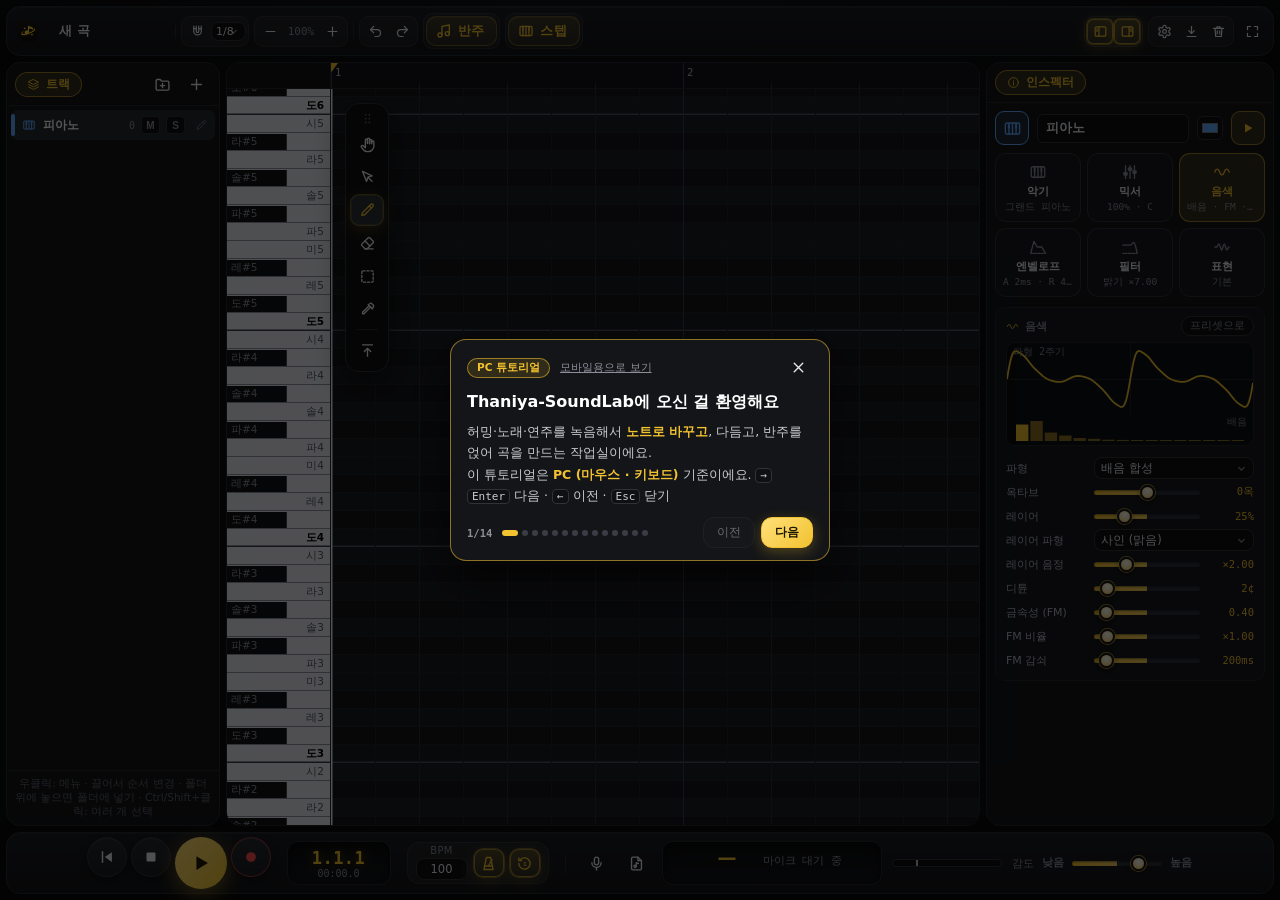
==== commit eb866f7a: "피아노롤로 내보내기 추가, 드롭다운 UI 개선, 일부 편의사항 개선" ====
--- a/edit.html
+++ b/edit.html
@@ -5,7 +5,7 @@
 <link rel="icon" href="./Asset/icon.png" type="image/png">
 <meta name="viewport" content="width=device-width, initial-scale=1, maximum-scale=1, user-scalable=no, viewport-fit=cover">
 <title>Thaniya-SoundLab</title>
-<link rel="stylesheet" href="app.css?v=20261122i">
+<link rel="stylesheet" href="app.css?v=20261124b">
 </head>
 <body data-page="edit">
 
@@ -30,7 +30,7 @@
   </div>
   <div class="pill mobHide"><button class="ib wide" id="accBtn" title="반주 · 비트 만들기 — 추천 반주 · 샘플 반주 · 비트 (J)"><span data-icon="music"></span><span class="wl">반주</span></button></div>
   <div class="pill mobHide"><button class="ib wide" id="stepBtn" title="스텝 입력 (Musical Typing) — 컴퓨터 키보드(모바일은 터치 건반)로 연주해서 멜로디 넣기 (K)"><span data-icon="keys"></span><span class="wl">스텝</span></button></div>
-  <div class="pill mobHide"><button class="ib wide" id="scoreBtn" title="악보 만들기 — 다중 악기 악보 · 피아노 악보를 PDF로 (드럼은 빠져요)"><span data-icon="score"></span><span class="wl">악보</span></button></div>
+  <div class="pill mobHide" hidden style="display:none"><button class="ib wide" id="scoreBtn" title="악보 만들기 — 다중 악기 악보 · 피아노 악보를 PDF로 (드럼은 빠져요)"><span data-icon="score"></span><span class="wl">악보</span></button></div>
   <div class="spacer"></div>
   <div class="pill engOnly mobHide"><button class="ib engSave" id="engSaveBtn" data-icon="upload" title="이 곡을 Thaniya Engine 프로젝트에 오디오로 저장 (Ctrl+S)"></button></div>
   <div class="pill">
@@ -39,7 +39,7 @@
   </div>
   <div class="pill mobHide">
     <button class="ib" id="setBtn" data-icon="gear" title="설정 — 박자 · 스케일 · 메트로놈 · 단축키 · 튜토리얼"></button>
-    <button class="ib" id="midiBtn" data-icon="download" title="내보내기 (프로젝트 · MIDI · MP3)"></button>
+    <button class="ib" id="midiBtn" data-icon="download" title="내보내기 — 악보 · 피아노 롤 영상 · MP3 · MIDI · 프로젝트"></button>
     <button class="ib" id="clearBtn" data-icon="trash" title="현재 트랙 노트 모두 지우기"></button>
     <button class="ib kbHide" id="helpBtn" title="단축키 도움말">?</button>
     <button class="ib kbHide" id="tutBtn" title="튜토리얼 (처음 쓰는 법 둘러보기)"><svg class="i" viewBox="0 0 24 24"><path d="M4 5.5A1.5 1.5 0 0 1 5.5 4H11v15H5.5A1.5 1.5 0 0 0 4 20.5z"/><path d="M20 5.5A1.5 1.5 0 0 0 18.5 4H13v15h5.5a1.5 1.5 0 0 1 1.5 1.5z"/></svg></button>
@@ -312,7 +312,7 @@
       <span class="siCap">옥타브</span>
       <div class="siOct"><button class="ib" id="siOctDn" data-tip="옥타브 내리기" data-key="-"><svg class="i" viewBox="0 0 24 24"><path d="M6 12h12"/></svg><kbd id="siOctDnK" hidden></kbd></button><b id="siOctV"></b><button class="ib" id="siOctUp" data-tip="옥타브 올리기" data-key="+"><svg class="i" viewBox="0 0 24 24"><path d="M6 12h12M12 6v12"/></svg><kbd id="siOctUpK" hidden></kbd></button></div>
     </div>
-    <div class="siGrp siCtl siLenCtl"><span class="siCap">음 길이</span><div class="atabs" id="siLens"></div></div>
+    <div class="siGrp siCtl siLenCtl"><span class="siCap">음 길이</span><button type="button" class="siLenBtn" id="siLenBtn" data-tip="음 길이 — 눌러서 고르기" data-key="; / '"></button><div class="siLenPop" id="siLenPop"><div class="atabs" id="siLens"></div></div></div>
     <label class="chk siSwitch" data-tip="켜면 건반에서 손을 떼는 순간 바로 보드에 들어가요"><input type="checkbox" id="siAuto"><i></i><span>바로 입력</span></label>
     <span style="flex:1"></span>
     <button class="ib siHb" id="siKbBtn" data-tip="키보드 배치 보기 · 연주 키 바꾸기"><span data-icon="keys"></span></button>
@@ -473,7 +473,7 @@
 <script>
 /* 스크립트 로더: app.js 든 app.js.txt 든 있는 이름으로 불러오고, 서버가 .txt 를 text/plain(+nosniff)으로 막아도 내용을 읽어서 직접 실행함 */
 (function () {
-  var V = '?v=20261122i', list = [['fullscreen.js', 'fullscreen.js.txt'], ['app.js', 'app.js.txt']];
+  var V = '?v=20261124b', list = [['fullscreen.js', 'fullscreen.js.txt'], ['app.js', 'app.js.txt']];
   function run(t, src) { var s = document.createElement('script'); s.text = t + '\n//# sourceURL=' + src; document.body.appendChild(s); }
   function one(names, ok, bad) {
     if (!names.length) return bad();
--- a/app.css
+++ b/app.css
@@ -791,7 +791,8 @@
 #moreBtn,#editBar{display:none}
 #moreM{position:fixed;inset:0;z-index:60;display:none;align-items:flex-end;background:rgba(0,0,0,.55)}
 #moreM.show{display:flex}
-.moreBox{width:100%;max-height:80dvh;overflow:auto;background:var(--panel);border-top:1px solid var(--line2);border-radius:16px 16px 0 0;padding:12px 12px max(14px,env(safe-area-inset-bottom))}
+.moreBox{width:100%;max-height:80dvh;overflow:auto;background:var(--panel);border-top:1px solid var(--line2);border-radius:16px 16px 0 0;padding:12px 12px calc(36px + env(safe-area-inset-bottom))}
+#moreBody::after{content:"";display:block;height:12px}   /* 맨 아래 버튼이 화면 끝에 붙지 않게 여유 */
 .moreHead{display:flex;align-items:center;justify-content:space-between;font-size:14px}
 .moreT{font-size:11px;color:var(--muted);font-weight:700;margin:14px 2px 6px}
 .moreGrid{display:grid;grid-template-columns:repeat(2,1fr);gap:8px}
@@ -1010,7 +1011,7 @@
 /* 더보기 메뉴 — 모바일 가로: 한 줄에 더 많이 배치해서 스크롤을 줄임 */
 @media (max-height:520px) and (orientation:landscape){
   #moreM{align-items:center;justify-content:center}
-  .moreBox{width:min(96vw,900px);max-height:96dvh;border-radius:16px;padding:8px 12px max(10px,env(safe-area-inset-bottom))}
+  .moreBox{width:min(96vw,900px);max-height:96dvh;border-radius:16px;padding:8px 12px calc(22px + env(safe-area-inset-bottom))}
   .moreBox::before{display:none}
   .moreT{margin:8px 2px 4px}
   .moreGrid{grid-template-columns:repeat(4,1fr);gap:6px}
@@ -1074,7 +1075,7 @@
 /* ───────── 스텝 여러 개 (스텝 입력) ───────── */
 .siStepBar{display:flex;align-items:center;gap:8px;margin-bottom:8px;min-width:0}
 .siStepT{font-size:11px;font-weight:800;color:var(--accent);background:var(--accentDim);border:1px solid var(--accentLine);border-radius:7px;padding:3px 8px;white-space:nowrap;flex:none}
-.siStepList{display:flex;gap:6px;overflow-x:auto;overflow-y:hidden;flex:1;min-width:0;padding:2px 1px;scrollbar-width:thin;-webkit-overflow-scrolling:touch}
+.siStepList{display:flex;gap:6px;overflow-x:auto;overflow-y:hidden;flex:1;min-width:0;padding:2px 1px;-webkit-overflow-scrolling:touch}
 .siStepList::-webkit-scrollbar{height:5px}
 .sst{display:flex;align-items:center;gap:3px;flex:none;height:32px;padding:0 4px 0 3px;border-radius:9px;border:1px solid var(--line2);background:var(--panel2);cursor:pointer;color:var(--muted);transition:border-color .15s,background .15s}
 .sst:hover{border-color:#3d4048;color:var(--text)}
@@ -1886,3 +1887,161 @@
   #scoreM .scSplit{flex-direction:column}
   #scoreM .scSide{width:auto;max-height:44dvh;border-right:none;border-bottom:1px solid #23262c;padding:10px 12px}
 }
+
+/* ───────── 선택 메뉴(드롭다운): 작고 예쁜 메뉴 ───────── */
+select:not([multiple]):not([size]){-webkit-appearance:none;appearance:none;padding-right:22px;background-image:url("data:image/svg+xml,%3Csvg xmlns='http://www.w3.org/2000/svg' viewBox='0 0 24 24' fill='none' stroke='%238a8f99' stroke-width='2.6' stroke-linecap='round' stroke-linejoin='round'%3E%3Cpath d='M6 9.5l6 6 6-6'/%3E%3C/svg%3E");background-repeat:no-repeat;background-position:right 6px center;background-size:11px;cursor:pointer}
+#ddPop{position:fixed;z-index:10000;display:none;flex-direction:column;min-width:120px;max-width:min(320px,calc(100vw - 16px));overflow:auto;overscroll-behavior:contain;padding:4px;border-radius:12px;background:rgba(28,30,35,.97);border:1px solid #33363d;box-shadow:0 14px 36px rgba(0,0,0,.55),0 0 0 1px rgba(0,0,0,.3);-webkit-backdrop-filter:blur(10px);backdrop-filter:blur(10px);transform-origin:top center}
+#ddPop.up{transform-origin:bottom center}
+#ddPop.show{display:flex;animation:ddIn .14s cubic-bezier(.2,.8,.2,1)}
+@keyframes ddIn{from{opacity:0;transform:scale(.96) translateY(-3px)}to{opacity:1;transform:none}}
+#ddPop .ddI{display:flex;align-items:center;gap:10px;width:100%;flex:none;text-align:left;padding:7px 9px 7px 11px;border:none;border-radius:8px;background:none;color:var(--text);font:inherit;font-size:13px;font-weight:600;line-height:1.25;cursor:pointer;white-space:nowrap}
+#ddPop .ddI.ind{padding-left:18px}
+#ddPop .ddI .ddT{flex:1;overflow:hidden;text-overflow:ellipsis}
+#ddPop .ddI .ddC{width:15px;height:15px;flex:none;fill:none;stroke:var(--accent);stroke-width:2.8;stroke-linecap:round;stroke-linejoin:round;opacity:0}
+#ddPop .ddI.hi{background:rgba(255,255,255,.07)}
+#ddPop .ddI.on{color:var(--accent)}
+#ddPop .ddI.on .ddC{opacity:1}
+#ddPop .ddI.dis{opacity:.4;pointer-events:none}
+#ddPop .ddG{flex:none;padding:8px 10px 3px;font-size:10.5px;font-weight:800;color:var(--muted);letter-spacing:.02em}
+@media (pointer:coarse){#ddPop .ddI{padding:10px 10px 10px 12px;font-size:14px}}
+
+/* ───────── 내보내기 창: 악보 · 피아노 롤 앱 아이콘 ───────── */
+.xcard{width:min(500px,100%)}
+.xapps{display:grid;grid-template-columns:1fr 1fr;gap:10px}
+.xapp{display:flex;flex-direction:column;align-items:center;gap:5px;padding:16px 8px 13px;border-radius:16px;border:1px solid var(--line2);background:linear-gradient(180deg,#1d1f24,#15161a);color:var(--text);cursor:pointer;font:inherit;transition:transform .18s var(--ease),border-color .18s,box-shadow .18s}
+.xapp:hover{transform:translateY(-2px);border-color:var(--accentLine);box-shadow:0 12px 28px rgba(0,0,0,.45),0 0 0 1px rgba(242,194,48,.12)}
+.xapp:active{transform:scale(.97)}
+.xapp:focus-visible{outline:2px solid var(--accentLine);outline-offset:2px}
+.xico{width:68px;height:68px;border-radius:17px;display:block;overflow:hidden;margin-bottom:5px;box-shadow:0 8px 18px rgba(0,0,0,.5),inset 0 0 0 1px rgba(255,255,255,.1);transition:transform .22s var(--ease)}
+.xapp:hover .xico{transform:scale(1.07) rotate(-3deg)}
+.xico svg{width:100%;height:100%;display:block}
+.xan{font-weight:800;font-size:13.5px}
+.xad{font-size:11px;color:var(--muted)}
+@media (max-width:420px){.xico{width:58px;height:58px;border-radius:15px}.xan{font-size:12.5px}.xad{font-size:10.5px}}
+
+/* ───────── 피아노 롤 영상 창 ───────── */
+#rollM{position:fixed;inset:0;z-index:112;background:rgba(0,0,0,.66);display:none;align-items:center;justify-content:center;padding:14px}
+#rollM.show{display:flex}
+#rollM .prCard{width:min(1220px,100%);height:min(94dvh,100%);display:flex;flex-direction:column;border-radius:18px;background:linear-gradient(180deg,#1b1d22,#131417);border:1px solid var(--line2);box-shadow:0 24px 60px rgba(0,0,0,.6);overflow:hidden}
+#rollM .prHead{display:flex;align-items:center;gap:10px;padding:12px 16px 10px;border-bottom:1px solid #23262c}
+#rollM .prLogo{width:28px;height:28px;border-radius:8px;display:flex;align-items:center;justify-content:center;background:linear-gradient(180deg,#2a160a,#0a0604);color:#ff9a4d;box-shadow:inset 0 0 0 1px rgba(255,154,77,.3)}
+#rollM .prLogo svg.i{width:18px;height:18px}
+#rollM .prHead b{font-size:15px}
+#rollM .prSong{color:var(--muted);font-size:12px;overflow:hidden;text-overflow:ellipsis;white-space:nowrap}
+#rollM .prBody{flex:1;min-height:0;display:flex}
+#rollM .prMain{flex:1;min-width:0;display:flex;flex-direction:column;background:#0b0c0e}
+#rollM .prStage{flex:1;min-height:0;position:relative;display:flex;align-items:center;justify-content:center;padding:14px}
+#rollM #prCv{display:block;border-radius:8px;box-shadow:0 10px 34px rgba(0,0,0,.6),0 0 0 1px rgba(255,255,255,.06);background:#000}
+#rollM .prOv{position:absolute;inset:0;display:none;align-items:center;justify-content:center;background:rgba(0,0,0,.35)}
+#rollM .prOv.show{display:flex}
+#rollM .prOvBox{width:min(340px,86%);padding:16px 18px;border-radius:14px;background:rgba(20,21,24,.92);border:1px solid var(--line2);text-align:center;box-shadow:0 12px 30px rgba(0,0,0,.5)}
+#rollM .prOvBox b{font-size:14px}
+#rollM .prOvBar{height:6px;border-radius:9px;background:#2a2d33;margin:12px 0 8px;overflow:hidden}
+#rollM .prOvBar i{display:block;height:100%;width:0;border-radius:9px;background:linear-gradient(90deg,#ff7a2a,#ffc06a);transition:width .2s linear}
+#rollM .prOvBox p{margin:0 0 12px;font-size:11.5px;color:var(--muted)}
+#rollM .prTrans{display:flex;align-items:center;gap:10px;padding:8px 14px 12px}
+#rollM .prTrans .btn{min-width:108px;justify-content:center}
+#rollM .prTrans .btn.on{border-color:var(--accentLine);color:var(--accent)}
+#rollM #prSeek{flex:1;accent-color:#ff8a3d}
+#rollM .prTime{font-size:12px;color:var(--muted);font-variant-numeric:tabular-nums;min-width:84px;text-align:right}
+#rollM .prSide{width:320px;flex:none;overflow-x:hidden;overflow-y:auto;border-left:1px solid #23262c;padding:6px 10px 16px 14px}
+#rollM .prSec{padding:10px 0 6px;border-bottom:1px solid #1f2227}
+#rollM .prSecT{font-size:11.5px;font-weight:800;color:#9aa0ab;margin-bottom:8px}
+#rollM .prRow{display:flex;align-items:center;gap:10px;min-height:32px;margin-bottom:4px}
+#rollM .prRow.full{display:block}
+#rollM .prL{flex:0 0 78px;font-size:12px;color:var(--muted);font-weight:600}
+#rollM .prSeg{flex:1;display:flex;gap:3px;padding:3px;border-radius:10px;background:#101114;border:1px solid #2a2d33}
+#rollM .prSeg button{flex:1;padding:5px 4px;border:none;border-radius:7px;background:none;color:var(--muted);font:inherit;font-size:11.5px;font-weight:700;cursor:pointer;white-space:nowrap}
+#rollM .prSeg button.on{background:#2a2d34;color:var(--text);box-shadow:0 1px 3px rgba(0,0,0,.4)}
+#rollM .prSl{flex:1;display:flex;align-items:center;gap:8px}
+#rollM .prSl input{flex:1;min-width:0;accent-color:#ff8a3d}
+#rollM .prV{font-size:11.5px;color:var(--text);min-width:64px;text-align:right;font-variant-numeric:tabular-nums}
+#rollM .prTg{margin-left:auto;width:40px;height:23px;border-radius:20px;border:none;background:#2f3239;position:relative;cursor:pointer;flex:none;transition:background .18s}
+#rollM .prTg i{position:absolute;top:3px;left:3px;width:17px;height:17px;border-radius:50%;background:#cfd2d8;transition:transform .18s var(--ease)}
+#rollM .prTg.on{background:#ff8a3d}
+#rollM .prTg.on i{transform:translateX(17px);background:#fff}
+#rollM .prRow:has(.prTg) .prL{flex:1}
+#rollM .prCol{flex:1;display:flex;flex-wrap:wrap;gap:6px;align-items:center}
+#rollM .prSw,#rollM .prPick{width:22px;height:22px;border-radius:50%;border:2px solid transparent;box-shadow:inset 0 0 0 1px rgba(255,255,255,.18);cursor:pointer;padding:0;position:relative;overflow:hidden}
+#rollM .prSw.on{border-color:#fff}
+#rollM .prPick{background:conic-gradient(#ff5d5d,#ffd166,#7cff6b,#4fd1ff,#a78bfa,#ff5d8f,#ff5d5d)}
+#rollM .prPick::after{content:"+";position:absolute;inset:0;display:flex;align-items:center;justify-content:center;font-size:13px;font-weight:800;color:#fff;text-shadow:0 0 3px #000}
+#rollM .prPick input{position:absolute;inset:0;opacity:0;cursor:pointer;width:100%;height:100%}
+#rollM .prBgs{display:grid;grid-template-columns:repeat(4,1fr);gap:6px}
+#rollM .prBg{display:flex;flex-direction:column;align-items:center;gap:4px;padding:4px;border-radius:10px;border:1px solid #2a2d33;background:#141519;cursor:pointer;color:var(--muted);font:inherit}
+#rollM .prBg.on{border-color:#ff8a3d;color:var(--text);box-shadow:0 0 0 1px rgba(255,138,61,.35)}
+#rollM .prBgPv{width:100%;aspect-ratio:16/10;border-radius:7px;background:#000 center/cover;display:flex;align-items:center;justify-content:center;box-shadow:inset 0 0 0 1px rgba(255,255,255,.08)}
+#rollM .prBgPv.cu{background:#101018}
+#rollM .prBgPv svg.i{width:18px;height:18px;color:#aab}
+#rollM .prBgN{font-size:10.5px;font-weight:700}
+#rollM .prReset{width:100%;justify-content:center;margin-top:12px}
+#rollM .prFoot{display:flex;align-items:center;gap:8px;padding:10px 16px max(12px,env(safe-area-inset-bottom));border-top:1px solid #23262c}
+#rollM .prInfo{font-size:11.5px;color:var(--muted);min-width:0}
+#rollM .prFoot .btn{min-width:96px;justify-content:center}
+#rollM .prFoot .btn svg.i{width:16px;height:16px}
+#rollM #prGo{background:linear-gradient(180deg,#ff9a4d,#f07a24);border-color:#ff9a4d;color:#1a0d04}
+#rollM #prGo:disabled{opacity:.55;cursor:progress}
+#rollM.rec .prSide,#rollM.rec .prTrans{pointer-events:none;opacity:.5}
+@media (max-width:860px){
+  #rollM{padding:0}
+  #rollM .prCard{height:100dvh;border-radius:0;border:none}
+  #rollM .prBody{flex-direction:column;overflow:auto}
+  #rollM .prMain{flex:none}
+  #rollM .prStage{height:min(56vw,46dvh);flex:none;padding:8px}
+  #rollM .prSide{width:auto;border-left:none;border-top:1px solid #23262c;overflow:visible;padding-bottom:28px}
+  #rollM .prInfo{display:none}
+}
+
+/* ───────── 스텝 입력: 보드 위아래 이동 · 음 길이 접기 ───────── */
+.siBoardBox{position:relative;display:flex;flex-direction:column;flex:1;min-height:0}
+#stepModal .siBoardBox{flex:1;min-height:0}
+.siVNav{position:absolute;right:8px;top:50%;transform:translateY(-50%);display:none;flex-direction:column;gap:4px;z-index:5;pointer-events:none}
+.siVNav.show{display:flex}
+.siVNav .ib{pointer-events:auto;width:30px;height:30px;border-radius:9px;background:rgba(24,26,31,.88);border:1px solid #33363d;color:var(--text);box-shadow:0 4px 12px rgba(0,0,0,.45);-webkit-backdrop-filter:blur(6px);backdrop-filter:blur(6px)}
+.siVNav .ib:hover{border-color:var(--accentLine);color:var(--accent)}
+.siVNav .ib svg.i{width:16px;height:16px}
+#stepModal .siLenCtl{position:relative}
+#stepModal .siLenBtn{display:inline-flex;align-items:center;gap:5px;height:36px;padding:0 9px 0 10px;border-radius:12px;border:1px solid #262930;background:#0f1013;color:var(--text);font:inherit;font-size:12.5px;cursor:pointer;white-space:nowrap}
+#stepModal .siLenBtn b{color:var(--accent);font-weight:800;min-width:26px;text-align:center}
+#stepModal .siLenBtn svg.i{width:15px;height:15px;color:var(--muted)}
+#stepModal .siLenBtn .chev{width:12px;height:12px;transition:transform .15s}
+#stepModal .siLenCtl.open .siLenBtn{border-color:var(--accentLine)}
+#stepModal .siLenCtl.open .siLenBtn .chev{transform:rotate(180deg)}
+#stepModal .siLenPop{position:fixed;z-index:200;display:none;padding:4px;border-radius:13px;background:rgba(26,28,33,.98);border:1px solid #33363d;box-shadow:0 12px 30px rgba(0,0,0,.55)}
+#stepModal .siLenCtl.open .siLenPop{display:block;animation:ddIn .14s cubic-bezier(.2,.8,.2,1)}
+#stepModal .siLenPop .atabs{display:flex;height:auto!important;border:none!important;background:none!important;padding:0!important}
+#stepModal .siLenPop .atab{padding:7px 12px!important;font-size:12.5px}
+@media (max-width:760px){#stepModal .siLenBtn{height:32px;padding:0 7px;font-size:12px}}
+#rollM #prGo,#rollM #prPlay{display:inline-flex!important;flex-direction:row!important;align-items:center;gap:6px;white-space:nowrap}
+
+/* 피아노 롤 설정: 좌우로 넘치지 않게 */
+#rollM .prRow{min-width:0}
+#rollM .prSeg,#rollM .prSl,#rollM .prCol{min-width:0}
+#rollM .prSeg button{min-width:0;overflow:hidden;text-overflow:ellipsis;padding:5px 2px;font-size:11px;letter-spacing:-.2px}
+#rollM .prL{flex:0 0 64px}
+#rollM .prV{min-width:0;max-width:86px;white-space:nowrap;font-size:11px}
+#rollM .prCol{gap:5px}
+#rollM .prSw,#rollM .prPick{width:20px;height:20px;flex:none}
+#rollM .prBgs{gap:5px}
+#rollM{--accent2:#ff8a3d}
+
+/* ───────── 스크롤바: 테마에 맞게 (Chrome 121+는 scrollbar-width를 쓰면 기본 흰 막대가 나와서 웹킷 스타일만 써요) ───────── */
+#rollM .prSide::-webkit-scrollbar,#ddPop::-webkit-scrollbar,#rollM .prBody::-webkit-scrollbar{width:8px;height:0}
+#rollM .prSide::-webkit-scrollbar-thumb,#ddPop::-webkit-scrollbar-thumb,#rollM .prBody::-webkit-scrollbar-thumb{background:#33363e;border-radius:10px;border:2px solid transparent;background-clip:padding-box}
+#rollM .prSide::-webkit-scrollbar-thumb:hover,#ddPop::-webkit-scrollbar-thumb:hover{background:#4a4e57;border:2px solid transparent;background-clip:padding-box}
+#rollM .prSide::-webkit-scrollbar-thumb:active{background:#ff8a3d;border:2px solid transparent;background-clip:padding-box}
+#rollM .prSide::-webkit-scrollbar-track,#ddPop::-webkit-scrollbar-track{background:transparent}
+
+/* ───────── 슬라이더(range): 테마에 맞게 · 채워진 부분은 --p (JS가 값에 맞춰 넣어요) ───────── */
+input[type=range]{-webkit-appearance:none;appearance:none;height:20px;background:transparent;cursor:pointer;--rc:var(--accent);--p:50%;padding:0;margin:0;border:none}
+input[type=range]:focus{outline:none}
+input[type=range]::-webkit-slider-runnable-track{height:5px;border-radius:9px;background:linear-gradient(90deg,var(--rc) 0,color-mix(in srgb,var(--rc) 80%,#fff) var(--p),#2c2f36 var(--p),#2c2f36 100%);box-shadow:inset 0 1px 2px rgba(0,0,0,.45)}
+input[type=range]::-webkit-slider-thumb{-webkit-appearance:none;appearance:none;width:15px;height:15px;margin-top:-5px;border-radius:50%;background:radial-gradient(circle at 50% 35%,#fff 0,color-mix(in srgb,var(--rc) 35%,#fff) 45%,var(--rc) 100%);border:2px solid #15161a;box-shadow:0 0 0 1px color-mix(in srgb,var(--rc) 60%,transparent),0 2px 6px rgba(0,0,0,.5);transition:transform .12s,box-shadow .12s}
+input[type=range]:hover::-webkit-slider-thumb{transform:scale(1.12);box-shadow:0 0 0 1px var(--rc),0 0 10px color-mix(in srgb,var(--rc) 55%,transparent),0 2px 6px rgba(0,0,0,.5)}
+input[type=range]:active::-webkit-slider-thumb,input[type=range]:focus-visible::-webkit-slider-thumb{transform:scale(1.18);box-shadow:0 0 0 1px var(--rc),0 0 14px color-mix(in srgb,var(--rc) 70%,transparent)}
+input[type=range]::-moz-range-track{height:5px;border-radius:9px;background:#2c2f36}
+input[type=range]::-moz-range-progress{height:5px;border-radius:9px;background:var(--rc)}
+input[type=range]::-moz-range-thumb{width:13px;height:13px;border-radius:50%;background:var(--rc);border:2px solid #15161a;box-shadow:0 0 0 1px var(--rc)}
+input[type=range]:disabled{opacity:.45;cursor:default}
+#rollM input[type=range]{--rc:#ff8a3d}
+@media (pointer:coarse){input[type=range]{height:28px}input[type=range]::-webkit-slider-thumb{width:20px;height:20px;margin-top:-7.5px}}
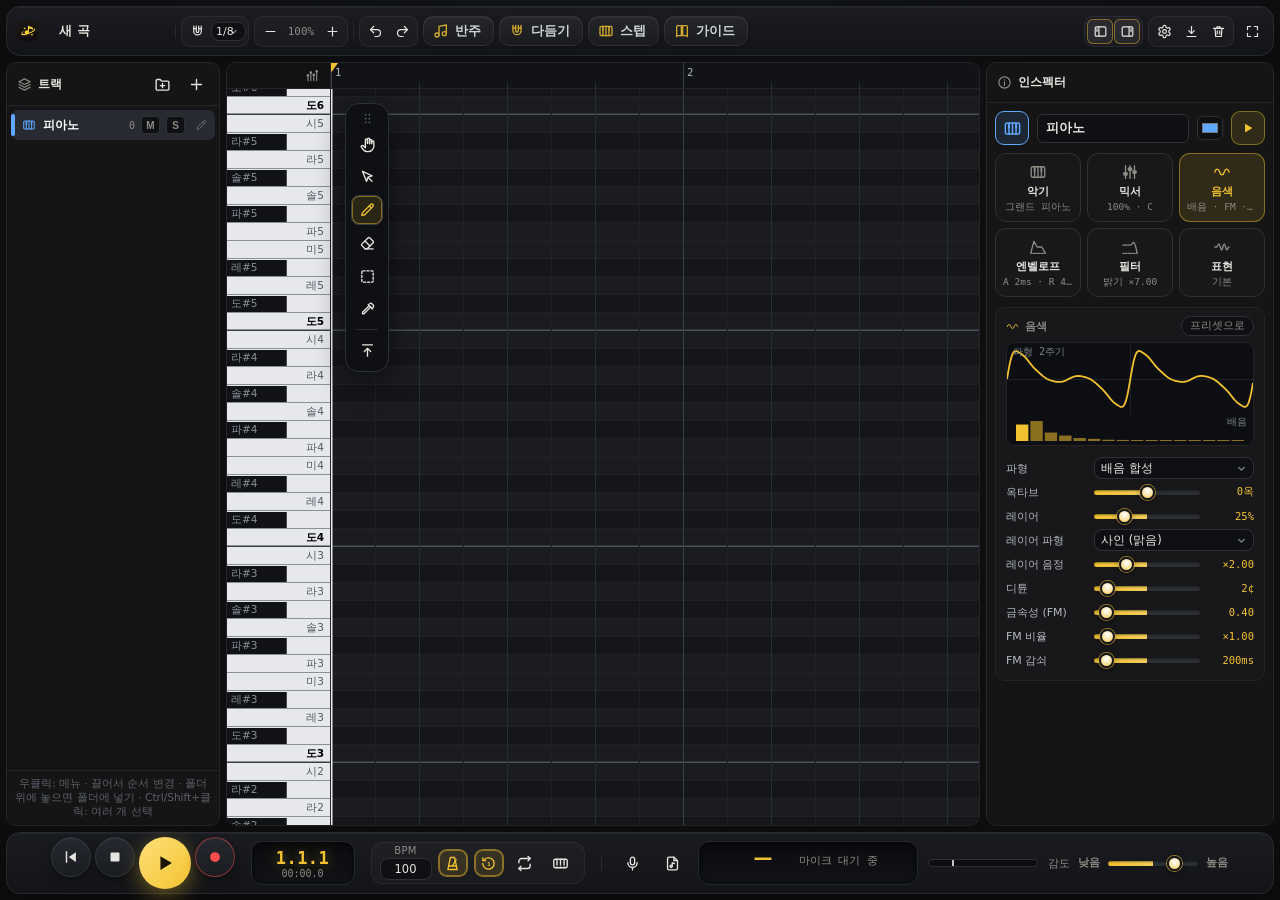
==== commit 53109c5f: "v 1.1.0 반주 스타일이 20종으로 늘었어요 (시티팝 · 재즈 · 보사노바 · 록 · EDM · 트로트 · 에픽 등) 반주를 파트마다 악기 · 연주 패턴 · 옥타브 · 볼륨까" ====
--- a/edit.html
+++ b/edit.html
@@ -3,9 +3,21 @@
 <head>
 <meta charset="utf-8">
 <link rel="icon" href="./Asset/icon.png" type="image/png">
+<link rel="manifest" href="./install/manifest.webmanifest">
+<meta name="theme-color" content="#0a0b0d">
+<meta name="apple-mobile-web-app-capable" content="yes">
+<meta name="mobile-web-app-capable" content="yes">
+<meta name="apple-mobile-web-app-title" content="SoundLab">
+<link rel="apple-touch-icon" href="./install/icons/apple-touch-icon.png">
+<link rel="stylesheet" href="./install/update/update-notifier.css">
+<script src="./install/update/app-version.js" defer></script>
+<script src="./install/update/update-notifier.js" defer></script>
+<script src="./install/install.js" defer></script>
+<link rel="stylesheet" href="./install/update/version-panel.css">
+<script src="./install/update/version-panel.js" defer></script>
 <meta name="viewport" content="width=device-width, initial-scale=1, maximum-scale=1, user-scalable=no, viewport-fit=cover">
 <title>Thaniya-SoundLab</title>
-<link rel="stylesheet" href="app.css?v=20261124b">
+<link rel="stylesheet" href="app.css?v=20261126j">
 </head>
 <body data-page="edit">
 
@@ -29,7 +41,9 @@
     <button class="ib" id="redoBtn" data-icon="redo" title="다시 실행 (Ctrl+Shift+Z)"></button>
   </div>
   <div class="pill mobHide"><button class="ib wide" id="accBtn" title="반주 · 비트 만들기 — 추천 반주 · 샘플 반주 · 비트 (J)"><span data-icon="music"></span><span class="wl">반주</span></button></div>
+  <div class="pill mobHide"><button class="ib wide" id="ntBtn" title="노트 다듬기 — 퀀타이즈(박자에 맞추기) · 휴머나이즈(사람 손 느낌) · 고른 노트, 없으면 지금 트랙 전체 (U)"><span data-icon="magnet"></span><span class="wl">다듬기</span></button></div>
   <div class="pill mobHide"><button class="ib wide" id="stepBtn" title="스텝 입력 (Musical Typing) — 컴퓨터 키보드(모바일은 터치 건반)로 연주해서 멜로디 넣기 (K)"><span data-icon="keys"></span><span class="wl">스텝</span></button></div>
+  <div class="pill mobHide"><button class="ib wide" id="guideBtn" title="기능 가이드 — 기능별 사용법을 시범 영상으로 보기 (F1)"><svg class="i" viewBox="0 0 24 24"><path d="M4 5.5A1.5 1.5 0 0 1 5.5 4H11v15H5.5A1.5 1.5 0 0 0 4 20.5z"/><path d="M20 5.5A1.5 1.5 0 0 0 18.5 4H13v15h5.5a1.5 1.5 0 0 1 1.5 1.5z"/></svg><span class="wl">가이드</span></button></div>
   <div class="pill mobHide" hidden style="display:none"><button class="ib wide" id="scoreBtn" title="악보 만들기 — 다중 악기 악보 · 피아노 악보를 PDF로 (드럼은 빠져요)"><span data-icon="score"></span><span class="wl">악보</span></button></div>
   <div class="spacer"></div>
   <div class="pill engOnly mobHide"><button class="ib engSave" id="engSaveBtn" data-icon="upload" title="이 곡을 Thaniya Engine 프로젝트에 오디오로 저장 (Ctrl+S)"></button></div>
@@ -57,7 +71,7 @@
   <div class="rz" id="rzL" title="끌어서 크기 조절 · 왼쪽 끝까지 끌거나 더블클릭하면 숨기기"></div>
   <section id="center" class="panel">
     <div id="editor">
-      <div id="corner"></div>
+      <div id="corner"><button class="ib" id="velBtn" title="세기(벨로시티) 레인 보이기/숨기기 (V)"><svg class="i" viewBox="0 0 24 24"><path d="M5 20V12M10 20V7M15 20v-9M20 20V5"/><circle cx="5" cy="11" r="1.4" fill="currentColor"/><circle cx="10" cy="6" r="1.4" fill="currentColor"/><circle cx="15" cy="10" r="1.4" fill="currentColor"/><circle cx="20" cy="4" r="1.4" fill="currentColor"/></svg></button></div>
       <div id="rulerWrap"><canvas id="ruler"></canvas></div>
       <div id="keysWrap"><canvas id="keys"></canvas></div>
       <div id="rollWrap"><canvas id="roll"></canvas><div id="scroller"><div id="spacer"></div></div><div id="rollPad"><button class="sspFab" id="rpFab" aria-label="선택한 노트 옮기기"><svg class="i" viewBox="0 0 24 24"><path d="M12 3v18M3 12h18M9 6l3-3 3 3M9 18l3 3 3-3M6 9l-3 3 3 3M18 9l3 3-3 3"/></svg></button><button class="sspLinkF" id="rpLinkF" type="button" title="이어 부르기 — 앞 음과 한 음처럼 부드럽게 잇기"><svg class="i" viewBox="0 0 24 24"><path d="M4 16c3-7 6-7 8-4s5 3 8-4"/><circle cx="4" cy="16" r="1.6" fill="currentColor"/><circle cx="20" cy="8" r="1.6" fill="currentColor"/></svg><span>잇기</span></button><div class="sspPad"><button class="sspB" data-mv="up" aria-label="반음 위로"><svg class="i" viewBox="0 0 24 24"><path d="M6 15l6-6 6 6"/></svg></button><button class="sspB" data-mv="left" aria-label="음 길이만큼 왼쪽"><svg class="i" viewBox="0 0 24 24"><path d="M15 6l-6 6 6 6"/></svg></button><button class="sspB sspX" id="rpClose" aria-label="접기"><svg class="i" viewBox="0 0 24 24"><path d="M7 7l10 10M17 7L7 17"/></svg></button><button class="sspB" data-mv="right" aria-label="음 길이만큼 오른쪽"><svg class="i" viewBox="0 0 24 24"><path d="M9 6l6 6-6 6"/></svg></button><button class="sspB" data-mv="down" aria-label="반음 아래로"><svg class="i" viewBox="0 0 24 24"><path d="M6 9l6 6 6-6"/></svg></button><button class="sspB sspLk" id="rpLk" aria-label="이어 부르기" title="이어 부르기 (앞 음과 잇기 · 다시 누르면 풀기)"><svg class="i" viewBox="0 0 24 24"><path d="M4 16c3-7 6-7 8-4s5 3 8-4"/><circle cx="4" cy="16" r="1.6" fill="currentColor"/><circle cx="20" cy="8" r="1.6" fill="currentColor"/></svg></button><button class="sspB sspDel" id="rpDel" aria-label="선택한 노트 삭제" data-icon="trash"></button></div></div><div id="linkHint"><span class="lhIc"><svg class="i" viewBox="0 0 24 24"><path d="M4 16c3-7 6-7 8-4s5 3 8-4"/><circle cx="4" cy="16" r="1.6" fill="currentColor"/><circle cx="20" cy="8" r="1.6" fill="currentColor"/></svg></span><span class="lhTx" id="lhTx"></span><button class="lhBtn" id="lhBtn" type="button"></button></div><div id="pasteBadge"><b><span data-icon="paste"></span>붙여넣기</b><span id="pasteInfo"></span><span>클릭: 놓기 · Shift+클릭: 계속 놓기 · 우클릭/Esc: 취소 · Ctrl+휠: 확대 · 방향키: 화면 이동</span></div>
@@ -86,6 +100,8 @@
           <button class="btn primary" id="rpApply">적용 (Enter)</button>
         </div>
       </div></div>
+      <div id="velHead"><span class="vhT">세기</span><button class="ib" id="velClose" data-icon="x" title="세기 레인 숨기기 (V)"></button></div>
+      <div id="velWrap"><canvas id="vel"></canvas></div>
     </div>
   </section>
   <div class="rz" id="rzR" title="끌어서 크기 조절 · 오른쪽 끝까지 끌거나 더블클릭하면 숨기기"></div>
@@ -143,6 +159,9 @@
     <label class="stk">BPM<input id="bpm" type="number" min="40" max="240"></label>
     <button class="ib" id="metroBtn" data-icon="metro" title="메트로놈"></button>
     <button class="ib" id="countBtn" data-icon="countin" title="카운트인 1마디"></button>
+    <button class="ib" id="loopBtn" data-icon="loop" title="반복 구간 켜기/끄기 (L) — Shift+눈금자 끌기로 구간 정하기 · 눈금자 우클릭 = 마커 · 반복 메뉴"></button>
+    <button class="ib" id="midiInBtn" title="MIDI 키보드 연결"><svg class="i" viewBox="0 0 24 24"><rect x="2.5" y="6" width="19" height="12" rx="2"/><path d="M7 6v7M12 6v7M17 6v7"/><path d="M7 13v5M12 13v5M17 13v5" opacity=".5"/></svg></button>
+    <button class="ib midiRec" id="midiRecBtn" hidden title="MIDI 녹음"><svg class="i" viewBox="0 0 24 24"><circle cx="12" cy="12" r="5.5" fill="currentColor"/></svg><span>MIDI</span></button>
   </div>
   <div class="sep mobHide"></div>
   <div class="mobHide" style="display:flex;align-items:center;gap:10px">
@@ -189,13 +208,14 @@
   <!-- 2단계: 트랙 설정 -->
   <div class="mstep" id="stepSet">
     <div class="mhead">
-      <button class="ib" id="mBack" data-icon="back" title="악기 다시 고르기"></button>
+      <button class="ib" id="mBack" data-icon="back" title="악기 바꾸기 — 악기 창에서 다시 고르기"></button>
       <span class="title" id="mTitle">새 트랙</span><span class="spacer"></span>
       <button class="ib" id="mClose2" data-icon="x" title="닫기 (Esc)"></button>
     </div>
     <div class="setBody">
       <div class="setLeft">
-        <div class="preview" id="mPrev"><span class="em" id="mEm"></span><span class="nm" id="mInstName"></span><span class="bar" id="mBar"></span></div>
+        <div class="preview" id="mPrev" title="눌러서 악기 바꾸기"><span class="em" id="mEm"></span><span class="nm" id="mInstName"></span><span class="bar" id="mBar"></span></div>
+        <div class="frow">악기<div class="mInstRow"><select id="mInst" title="악기 바꾸기 — 고르면 바로 들려줘요"></select><button type="button" class="btn sm" id="mInstPick" title="악기 창에서 들어 보며 고르기">둘러보기</button></div></div>
         <div class="frow">이름<input type="text" id="mName" maxlength="24"></div>
         <div class="frow">색상<input type="color" id="mColor"></div>
         <button class="btn" id="mPreview"><span data-icon="play"></span>미리 듣기</button>
@@ -249,8 +269,13 @@
   </div>
   <div class="abody">
     <div class="arow" id="paneRec">
+      <div class="rgCtl" id="rgCtl" style="display:flex;align-items:center">
+        <span class="rgCap">구간</span>
+        <div class="rgSeg" role="radiogroup" aria-label="반주 · 비트 구간"><button type="button" class="rgOpt on" data-rg="song" role="radio" aria-checked="true" title="멜로디가 있는 마디 전체에 맞춰요">곡 전체</button><button type="button" class="rgOpt" data-rg="custom" role="radio" aria-checked="false" title="편집 화면 보드에서 시작 ~ 끝 마디를 끌어서 골라요"><span data-icon="range"></span>직접 지정</button></div>
+        <span class="rgInfo" id="rgInfo"></span>
+      </div>
       <label class="af">멜로디 트랙<select id="accSrc"></select></label>
-      <label class="af">코드 바꾸는 간격<select id="accPer"><option value="auto">자동</option><option value="16">1마디마다</option><option value="8">2박마다</option></select></label>
+      <label class="af" title="코드를 바꾸는 간격">코드 간격<select id="accPer"><option value="auto">자동</option><option value="16">1마디마다</option><option value="8">2박마다</option></select></label>
       <span style="flex:1"></span>
       <span class="akey" id="accKeyInfo"></span>
       <label class="af">조<select id="accKey"></select></label>
@@ -258,15 +283,10 @@
     <div class="arow" id="paneSample" style="display:none">
       <label class="af">조<select id="accSKey"></select></label>
       <label class="af">코드 진행<select id="accProg"></select></label>
-      <label class="af">길이<span class="afIn"><select id="accBars"><option>4</option><option selected>8</option><option>16</option><option>32</option></select><span class="afU">마디</span></span></label>
-      <span style="flex:1"></span><span class="akey" id="accStartInfo"></span>
     </div>
     <div class="arow" id="paneBeat" style="display:none">
-      <label class="af">시작<select id="btStart"><option value="play">재생 위치부터</option><option value="song">곡 처음부터</option><option value="notes">곡 전체 길이에 맞춰</option></select></label>
-      <label class="af">길이<span class="afIn"><select id="btBars"><option>2</option><option>4</option><option selected>8</option><option>16</option><option>32</option></select><span class="afU">마디</span></span></label>
       <label class="af">필인<select id="btFill"><option value="0">없음</option><option value="4" selected>4마디마다</option><option value="8">8마디마다</option></select></label>
       <label class="chk"><input type="checkbox" id="btCrash" checked>첫 박 크래시</label>
-      <span style="flex:1"></span><span class="akey" id="btInfo"></span>
     </div>
     <div><div class="asecT" id="tlTitle">코드 진행 <span class="mhint">· 칩을 눌러 마디마다 코드를 바꿀 수 있어요 · 편집 화면과 같이 스크롤돼요</span></div>
       <div id="accTimeline"><div id="tlHead"></div><div class="tlRow" id="accChords"></div><div class="tlRow" id="accBeatRow"></div></div></div>
@@ -287,14 +307,16 @@
         <label class="chk" title="전에 넣은 비트 트랙을 지우고 새로 넣어요"><input type="checkbox" id="btReplace" checked>이전 비트 바꾸기</label>
       </div>
     </div>
-    <div class="arow" id="accParts">
-      <span class="af">넣을 파트</span>
-      <label class="chk"><input type="checkbox" data-part="chord" checked>화음</label>
-      <label class="chk"><input type="checkbox" data-part="bass" checked>베이스</label>
-      <label class="chk"><input type="checkbox" data-part="drums" checked>드럼</label>
-      <span style="flex:1"></span>
-      <label class="af">반주 세기<input type="range" id="accGain" min="0.3" max="1" step="0.05" value="0.8"></label>
-      <label class="chk" title="전에 자동으로 넣은 반주 트랙을 지우고 새로 넣어요"><input type="checkbox" id="accReplace" checked>이전 자동 반주 바꾸기</label>
+    <div id="accParts">
+      <div class="apHead"><div class="asecT">파트 구성 <span class="mhint">· 파트마다 악기 · 연주 패턴 · 옥타브 · 볼륨을 바꾸거나, 꺼져 있는 파트를 켜서 더할 수 있어요 (스타일마다 기억해요)</span></div><span style="flex:1"></span><button type="button" class="btn sm" id="accCustReset" title="이 스타일의 파트 설정을 처음 상태로">스타일 기본값</button></div>
+      <div id="accLayers"></div>
+      <div class="arow apFeel">
+        <label class="af">반주 세기<input type="range" id="accGain" min="0.3" max="1" step="0.05" value="0.8"></label>
+        <label class="af" title="8분 뒷박을 살짝 뒤로 — 재즈 · 셔플 느낌">스윙<input type="range" id="accSwing" min="0" max="0.6" step="0.05" value="0"><span class="pval" id="accSwingV">없음</span></label>
+        <label class="af" title="타이밍 · 세기를 조금씩 흐트러뜨려 사람이 연주한 느낌">사람 손 느낌<input type="range" id="accHuman" min="0" max="1" step="0.05" value="0"><span class="pval" id="accHumanV">없음</span></label>
+        <span style="flex:1"></span>
+        <label class="chk" title="전에 자동으로 넣은 반주 트랙을 지우고 새로 넣어요"><input type="checkbox" id="accReplace" checked>이전 자동 반주 바꾸기</label>
+      </div>
     </div>
   </div>
   <div class="mfoot">
@@ -315,6 +337,7 @@
     <div class="siGrp siCtl siLenCtl"><span class="siCap">음 길이</span><button type="button" class="siLenBtn" id="siLenBtn" data-tip="음 길이 — 눌러서 고르기" data-key="; / '"></button><div class="siLenPop" id="siLenPop"><div class="atabs" id="siLens"></div></div></div>
     <label class="chk siSwitch" data-tip="켜면 건반에서 손을 떼는 순간 바로 보드에 들어가요"><input type="checkbox" id="siAuto"><i></i><span>바로 입력</span></label>
     <span style="flex:1"></span>
+    <button class="ib siHb" id="siHandTool" data-icon="hand" data-tip="손 도구 — 보드를 끌어서 화면만 옮기기 (노트는 안 건드려요)"></button>
     <button class="ib siHb" id="siKbBtn" data-tip="키보드 배치 보기 · 연주 키 바꾸기"><span data-icon="keys"></span></button>
     <button class="ib siHb siFsB" id="siFs" aria-label="전체화면"></button>
     <button class="ib siHb" id="siClose" data-icon="x" data-tip="닫기" data-key="Esc"></button>
@@ -412,6 +435,7 @@
       <button type="button" data-pg="play">재생 · 녹음</button>
       <button type="button" data-pg="keys">단축키</button>
       <button type="button" data-pg="about">정보</button>
+      <button type="button" data-pg="version">버전 정보</button>
       <div class="smNavFoot">
         <div class="smPair"><button type="button" class="smPairB" id="smTut"><svg class="i" viewBox="0 0 24 24"><path d="M4 5.5A1.5 1.5 0 0 1 5.5 4H11v15H5.5A1.5 1.5 0 0 0 4 20.5z"/><path d="M20 5.5A1.5 1.5 0 0 0 18.5 4H13v15h5.5a1.5 1.5 0 0 1 1.5 1.5z"/></svg><span>튜토리얼</span></button><button type="button" class="smPairB" id="smKeyB"><span class="smKq">⌘</span><span>단축키</span></button></div>
         <div class="smApp"><b data-icon="logo" data-logo></b><div><strong>Thaniya-SoundLab</strong><span>작곡을 간단하게</span></div></div>
@@ -440,6 +464,9 @@
         <div class="smRow" data-q="드럼 키트 타악기"><div class="smL"><b>드럼</b><p>드럼은 '드럼 키트' 악기 트랙으로 넣어요. 드럼 트랙을 고르면 건반 대신 타악기 이름이 보여요.</p></div></div>
         <div class="smRow" data-q="저장 브라우저 자동 저장"><div class="smL"><b>저장</b><p>곡과 설정은 이 브라우저에 자동으로 저장돼요. 다른 기기로 옮기려면 마이페이지에서 프로젝트 파일로 내보내세요.</p></div></div>
       </section>
+      <section data-pg="version"><h2>버전 정보</h2>
+        <div id="tslVer"></div>
+      </section>
       <div class="smEmpty" id="smEmpty">검색 결과가 없어요</div>
     </div>
   </div>
@@ -470,10 +497,44 @@
   <p style="color:var(--muted);margin:10px 0 0">드럼은 '드럼 키트' 악기 트랙으로 넣어요. 드럼 트랙을 고르면 건반 대신 타악기 이름이 표시돼요.</p>
 </div></div>
 
+<div id="ntM"><div class="ntCard" role="dialog" aria-label="노트 다듬기">
+  <div class="ntHead">
+    <div class="atabs"><button class="atab on" data-nt="q" title="박자 격자에 맞추기"><span data-icon="magnet"></span>퀀타이즈</button><button class="atab" data-nt="h" title="조금씩 흐트러뜨려 사람 손 느낌 내기"><span data-icon="sparkle"></span>휴머나이즈</button></div>
+    <span style="flex:1"></span>
+    <button class="ib" id="ntClose" data-icon="x" title="닫기 (Esc)"></button>
+  </div>
+  <div class="ntBody">
+    <div class="ntPane" data-nt="q">
+      <label class="ntRow"><span class="ntL">격자<small>어디에 맞출지</small></span><select id="ntGrid"></select><span></span></label>
+      <label class="ntRow"><span class="ntL">강도<small>100% = 딱 맞게 · 낮추면 원래 느낌이 남아요</small></span><input type="range" id="ntStr" min="0" max="100" step="5" value="100"><span class="pval" id="ntStrV"></span></label>
+      <label class="ntRow"><span class="ntL">스윙<small>짝수 번째 칸을 뒤로 · 66% ≈ 셋잇단</small></span><input type="range" id="ntSwing" min="50" max="75" step="1" value="50"><span class="pval" id="ntSwingV"></span></label>
+      <label class="chk ntChk"><input type="checkbox" id="ntEnds">노트 끝(길이)도 격자에 맞추기</label>
+    </div>
+    <div class="ntPane" data-nt="h" hidden>
+      <label class="ntRow"><span class="ntL">타이밍<small>시작을 앞뒤로 조금씩</small></span><input type="range" id="ntHT" min="0" max="40" step="1" value="12"><span class="pval" id="ntHTV"></span></label>
+      <label class="ntRow"><span class="ntL">세기<small>벨로시티를 조금씩</small></span><input type="range" id="ntHV" min="0" max="40" step="1" value="12"><span class="pval" id="ntHVV"></span></label>
+      <label class="ntRow"><span class="ntL">길이<small>음 길이를 조금씩</small></span><input type="range" id="ntHL" min="0" max="30" step="1" value="5"><span class="pval" id="ntHLV"></span></label>
+      <div class="ntRow2"><label class="chk ntChk"><input type="checkbox" id="ntHChord" checked>화음은 같이 움직이기</label><button class="btn" id="ntHSeed" title="다른 무작위 값으로 다시"><span data-icon="sparkle"></span>다시 섞기</button></div>
+    </div>
+  </div>
+  <div class="ntFoot">
+    <button class="btn" id="ntPlay" title="들어보기 (Space)"><span data-icon="play"></span>들어보기</button>
+    <span class="ntInfo" id="ntInfo"></span>
+    <button class="btn" id="ntCancel">취소</button><button class="btn primary" id="ntOk">적용</button>
+  </div>
+</div></div>
+
+<div id="rangeBar" role="toolbar" aria-label="구간 지정">
+  <button class="btn" id="rgCancel" data-icon="x" title="취소 (Esc)"></button>
+  <div class="rgTx"><b>반주 · 비트 구간</b><span id="rgPos"></span><small>보드나 눈금자를 끌어서 고르기 · 양 끝을 끌면 길이 조절</small></div>
+  <button class="btn" id="rgAll" title="곡 전체로 되돌리기">곡 전체</button>
+  <button class="btn primary" id="rgOk"><span data-icon="check"></span>확인</button>
+</div>
+
 <script>
 /* 스크립트 로더: app.js 든 app.js.txt 든 있는 이름으로 불러오고, 서버가 .txt 를 text/plain(+nosniff)으로 막아도 내용을 읽어서 직접 실행함 */
 (function () {
-  var V = '?v=20261124b', list = [['fullscreen.js', 'fullscreen.js.txt'], ['app.js', 'app.js.txt']];
+  var V = '?v=20261126j', list = [['store.js', 'store.js.txt'], ['fullscreen.js', 'fullscreen.js.txt'], ['app.js', 'app.js.txt'], ['guide.js', 'guide.js.txt']];
   function run(t, src) { var s = document.createElement('script'); s.text = t + '\n//# sourceURL=' + src; document.body.appendChild(s); }
   function one(names, ok, bad) {
     if (!names.length) return bad();
@@ -488,7 +549,10 @@
     document.body.appendChild(s);
   }
   function fail(n) { var d = document.createElement('div'); d.style.cssText = 'position:fixed;left:12px;right:12px;bottom:12px;z-index:99999;padding:12px 14px;border-radius:12px;background:#2a1212;color:#ffd7d7;border:1px solid #ff4d4d;font:600 13px system-ui,sans-serif'; d.textContent = '스크립트를 불러오지 못했어요: ' + n[0] + ' (또는 ' + n[1] + ') — 같은 폴더에 있는지 확인해 주세요'; document.body.appendChild(d); }
-  (function next(i) { if (i < list.length) one(list[i], function () { next(i + 1); }, function () { fail(list[i]); }); })(0);
+  function wait() {   // 저장소(store.js)가 IndexedDB 를 읽어 들일 때까지 잠깐 기다렸다가 다음 스크립트 (최대 2.5초)
+    return window.TSLS && TSLS.ready ? Promise.race([TSLS.ready, new Promise(function (r) { setTimeout(r, 2500); })]) : Promise.resolve();
+  }
+  (function next(i) { if (i < list.length) one(list[i], function () { wait().then(function () { next(i + 1); }); }, function () { if (list[i][0] === 'store.js') next(i + 1); else fail(list[i]); }); })(0);
 })();
 </script>
 </body>
--- a/install/update/update-notifier.css
+++ b/install/update/update-notifier.css
@@ -0,0 +1,79 @@
+/* ═══ Update Notifier 스타일 (Meow-PDF 에서, 색만 SoundLab 에 맞춤) ═══
+   색은 아래 변수만 바꾸면 돼요. 앱에 이미 같은 이름의 변수가 있으면 그걸 따라가요. */
+:root {
+  /* SoundLab 색 (index.html · app.css 의 변수를 따라가요) */
+  --upd-dialog: #1a1c20;
+  --upd-border: #30333a;
+  --upd-bar2: #121316;
+  --upd-hover: rgba(255, 255, 255, .06);
+  --upd-text: var(--text, #e8eaee);
+  --upd-muted: var(--muted, #8a8f99);
+  --upd-accent: var(--accent, #f2c230);
+  --upd-on-accent: #1a1500;
+}
+/* 밝은 테마 예시: <html data-theme="light"> 일 때 */
+:root[data-theme="light"] {
+  --upd-dialog: var(--dialog, #ffffff);
+  --upd-border: var(--border, #dcdcdc);
+  --upd-bar2: var(--bar2, #f4f4f4);
+  --upd-hover: var(--hover, rgba(0, 0, 0, .06));
+  --upd-text: var(--text, #1f1f1f);
+  --upd-muted: var(--muted, #6b6b6b);
+}
+
+/* 오른쪽 아래 자리 */
+#updStack { position: fixed; right: 18px; bottom: 18px; z-index: 160; display: flex; flex-direction: column; align-items: flex-end; gap: 10px; pointer-events: none }
+#updStack > * { pointer-events: auto }
+
+/* 작은 창 */
+.updwin, .upd-modal, .upd-toast { font-family: var(--font-body, 'Noto Sans KR', system-ui, sans-serif) }
+.updwin { position: relative; box-sizing: border-box; width: 348px; max-width: calc(100vw - 24px); padding: 14px 14px 12px; border-radius: 14px; background: var(--upd-dialog); color: var(--upd-text); border: 1px solid var(--upd-border); box-shadow: 0 18px 48px rgba(0, 0, 0, .42); font-size: 13px; animation: updIn .28s cubic-bezier(.2, .9, .3, 1.2) }
+@keyframes updIn { from { opacity: 0; transform: translateY(14px) scale(.97) } to { opacity: 1; transform: none } }
+.updwin[hidden] { display: none }
+.updx { position: absolute; right: 8px; top: 8px; width: 26px; height: 26px; padding: 0; border: 0; border-radius: 7px; display: grid; place-items: center; background: none; color: var(--upd-muted); cursor: pointer }
+.updx:hover { background: var(--upd-hover); color: var(--upd-text) }
+.updx svg { width: 14px; height: 14px }
+.updh { display: flex; align-items: center; gap: 10px; padding-right: 24px }
+.updic { width: 36px; height: 36px; border-radius: 10px; display: grid; place-items: center; flex: none; background: var(--upd-accent); color: var(--upd-on-accent) }
+.updic svg { width: 18px; height: 18px }
+.updh b { display: block; font-size: 14px }
+.updh small { display: block; color: var(--upd-muted); font-size: 11.5px; margin-top: 1px }
+.updprog { height: 5px; margin: 12px 0 0; border-radius: 3px; background: var(--upd-bar2); overflow: hidden }
+.updprog i { display: block; height: 100%; background: var(--upd-accent); transition: width .25s }
+
+/* 단추 */
+.updbtns { display: flex; gap: 8px; margin-top: 12px }
+.updbtns .sb { flex: 1; display: inline-flex; align-items: center; justify-content: center; gap: 6px; height: 32px; padding: 0 12px; border-radius: 8px; border: 1px solid var(--upd-border); color: var(--upd-text); font: inherit; font-weight: 600; font-size: 12.5px; background: var(--upd-bar2); cursor: pointer }
+.updbtns .sb svg { width: 15px; height: 15px }
+.updbtns .sb:hover:not(:disabled) { background: var(--upd-hover) }
+.updbtns .sb.pri { background: var(--upd-accent); color: var(--upd-on-accent); border-color: transparent }
+.updbtns .sb.pri:hover:not(:disabled) { filter: brightness(1.07) }
+.updbtns .sb:disabled { opacity: .6; cursor: default }
+
+/* 바뀐 내용 목록 */
+.updlist { max-height: min(52vh, 420px); overflow: auto; padding-right: 4px }
+.updv { padding: 10px 12px; border: 1px solid var(--upd-border); border-radius: 10px; margin-bottom: 8px; background: var(--upd-bar2) }
+.updvh { display: flex; align-items: baseline; gap: 8px; margin-bottom: 4px }
+.updvh b { font-size: 13.5px; color: var(--upd-accent) }
+.updvh small { color: var(--upd-muted); font-size: 11.5px }
+.updv ul { margin: 0; padding-left: 17px; font-size: 12.5px; line-height: 1.55 }
+.updv li { margin: 2px 0 }
+.upd-desc { margin: 0 0 10px; color: var(--upd-muted); font-size: 12.5px; line-height: 1.5 }
+.upd-desc b { color: var(--upd-text) }
+
+/* 자세히 보기 창 */
+.upd-modal-bg { position: fixed; inset: 0; z-index: 200; display: grid; place-items: center; padding: 16px; background: rgba(0, 0, 0, .5); animation: updFade .18s }
+@keyframes updFade { from { opacity: 0 } }
+.upd-modal { position: relative; box-sizing: border-box; width: 560px; max-width: 100%; padding: 18px 18px 14px; border-radius: 14px; background: var(--upd-dialog); color: var(--upd-text); border: 1px solid var(--upd-border); box-shadow: 0 24px 64px rgba(0, 0, 0, .5); font-size: 13px }
+.upd-modal h3 { margin: 0 0 12px; padding-right: 30px; font-size: 16px }
+.upd-modal .updbtns { justify-content: flex-end }
+.upd-modal .updbtns .sb { flex: none; min-width: 96px }
+
+/* 설정 패널 */
+.upd-panel h3 { margin: 0 0 6px; font-size: 14px }
+.upd-panel-btns { flex-wrap: wrap }
+.upd-panel-btns .sb { flex: none }
+
+/* 토스트 (앱에 토스트가 없을 때) */
+.upd-toast { position: fixed; left: 50%; bottom: 28px; z-index: 210; max-width: calc(100vw - 32px); padding: 10px 16px; border-radius: 10px; background: var(--upd-dialog); color: var(--upd-text); border: 1px solid var(--upd-border); box-shadow: 0 10px 30px rgba(0, 0, 0, .35); font-size: 13px; opacity: 0; transform: translate(-50%, 10px); transition: opacity .2s, transform .2s; pointer-events: none }
+.upd-toast.on { opacity: 1; transform: translate(-50%, 0) }
--- a/install/update/version-panel.css
+++ b/install/update/version-panel.css
@@ -0,0 +1,57 @@
+/* 설정 › 버전 정보 (install/update/version-panel.css) */
+#setM .smRow.tvHero{justify-content:flex-start;gap:18px;padding:20px 22px;margin-bottom:14px;border:1px solid #2c2f36;border-radius:16px;
+  background:linear-gradient(135deg,rgba(242,194,48,.08),transparent 60%),#17181c}
+#setM .tvLogo{width:64px;height:64px;flex:none;border-radius:16px;overflow:hidden;background:#0e0f12;box-shadow:0 6px 18px rgba(0,0,0,.35)}
+#setM .tvLogo img{width:100%;height:100%;object-fit:cover;display:block}
+#setM .tvMeta{min-width:0}
+#setM .tvName{display:flex;align-items:center;flex-wrap:wrap;gap:10px;font-size:20px;font-weight:800;color:#fff}
+#setM .tvBadge{font:700 12px ui-monospace,SFMono-Regular,Menlo,monospace;padding:4px 9px;border-radius:999px;background:rgba(242,194,48,.14);color:var(--accent);border:1px solid rgba(242,194,48,.3)}
+#setM .tvMeta p{margin:6px 0 0;font-size:13px;color:var(--muted)}
+#setM .tvMeta a{color:var(--accent);text-underline-offset:3px}
+
+#setM .smRow.tvLinks{justify-content:flex-start;gap:10px;padding:0 0 18px;flex-wrap:wrap}
+#setM .tvBtn{display:inline-flex;align-items:center;gap:8px;height:42px;padding:0 18px;border-radius:12px;border:1px solid #33363e;background:#1b1d22;
+  color:var(--text);font:inherit;font-size:13.5px;font-weight:700;text-decoration:none;cursor:pointer;transition:border-color .15s,color .15s,background .15s}
+#setM .tvBtn:hover{border-color:rgba(242,194,48,.45);color:var(--accent);background:#202227}
+#setM .tvBtn svg.i{width:17px;height:17px}
+#setM .tvBtn .tvExt{width:14px;height:14px;opacity:.7}
+
+#setM .smRow.tvUpd{display:block;padding:18px 0;border-top:1px solid #24262c}
+#setM .tvUpd .upd-panel h3{font-size:14px;margin:0 0 6px}
+#setM .tvUpd .upd-desc{font-size:12.5px}
+#setM .tvUpd .updbtns .sb{text-decoration:none;height:34px}
+
+#setM .tvHistWrap{padding-top:18px;border-top:1px solid #24262c}
+#setM .tvH3{font-size:16px;margin:0 0 12px}
+#setM .tvEmpty{font-size:12.5px;color:var(--muted);padding:12px 0}
+
+#setM .tvGroup{border:1px solid #2a2d33;border-radius:14px;background:#17181c;margin-bottom:10px}
+#setM .tvGroup>summary,#setM .tvVer>summary{list-style:none;display:flex;align-items:center;gap:10px;cursor:pointer;user-select:none;-webkit-user-select:none}
+#setM .tvGroup>summary::-webkit-details-marker,#setM .tvVer>summary::-webkit-details-marker{display:none}
+#setM .tvGroup>summary{padding:14px 16px}
+#setM .tvChev{width:14px;height:14px;flex:none;fill:none;stroke:var(--muted);stroke-width:2.4;stroke-linecap:round;stroke-linejoin:round;transition:transform .15s}
+#setM details[open]>summary>.tvChev{transform:rotate(90deg)}
+#setM .tvSer{font-size:17px;font-weight:800;color:#fff;flex:none}
+#setM .tvSum{flex:1;min-width:0;font-size:12.5px;color:var(--muted);white-space:nowrap;overflow:hidden;text-overflow:ellipsis}
+#setM .tvTag{flex:none;font-size:11px;font-weight:800;padding:3px 9px;border-radius:999px;background:rgba(242,194,48,.14);color:var(--accent)}
+#setM .tvTag.new{background:var(--accent);color:#1a1500}
+#setM .tvVers{padding:0 12px 12px}
+#setM .tvVer{border:1px solid #26282e;border-radius:12px;background:#121317;margin-top:8px}
+#setM .tvVer.cur{border-color:rgba(242,194,48,.3)}
+#setM .tvVer>summary{padding:12px 14px}
+#setM .tvVer>summary b{font-size:15px;color:#fff}
+#setM .tvVer>summary small{font-size:12px;color:var(--muted);font-family:ui-monospace,SFMono-Regular,Menlo,monospace}
+#setM .tvVer>summary .tvTag{margin-left:2px}
+#setM .tvVer ul{margin:0;padding:0 18px 14px 46px;display:flex;flex-direction:column;gap:6px;user-select:text;-webkit-user-select:text}
+#setM .tvVer li{font-size:13px;line-height:1.6;color:#c9ccd3}
+#setM .tvVer li::marker{color:var(--accent)}
+
+@media (max-width:760px){
+  #setM .smRow.tvHero{flex-direction:row;align-items:center;padding:16px;gap:14px}
+  #setM .tvLogo{width:52px;height:52px;border-radius:13px}
+  #setM .tvName{font-size:17px}
+  #setM .smRow.tvLinks{flex-direction:row}
+  #setM .tvBtn{flex:1;justify-content:center;padding:0 12px}
+  #setM .tvSum{display:none}
+  #setM .tvVer ul{padding-left:38px}
+}
--- a/app.css
+++ b/app.css
@@ -1,6 +1,6 @@
 :root{
-  --bg:#0a0b0d; --panel:#141518; --panel2:#1a1c20; --card:#17181c; --line:#24262b; --line2:#2f3238;
-  --text:#e8eaee; --muted:#8a8f99; --accent:#f2c230; --accentDim:rgba(242,194,48,.13); --accentLine:rgba(242,194,48,.55);
+  --bg:#0e0e0f; --panel:#151516; --panel2:#1b1b1d; --card:#18181a; --line:#252527; --line2:#303033;
+  --text:#e7e5e0; --muted:#8e8b85; --accent:#f2c230; --accentDim:rgba(242,194,48,.12); --accentLine:rgba(242,194,48,.45);
   --rec:#ff4d4d;
 }
 *{box-sizing:border-box}
@@ -879,7 +879,7 @@
 #stepModal .btn.tap{filter:brightness(1.35)}
 
 /* ───────── 아이콘 중심 UI 다듬기 ───────── */
-:root{--glow:0 0 0 1px rgba(242,194,48,.35),0 4px 16px rgba(242,194,48,.22);--ease:cubic-bezier(.2,.8,.2,1)}
+:root{--glow:0 0 0 1px rgba(242,194,48,.28);--ease:cubic-bezier(.2,.8,.2,1)}
 body{background:radial-gradient(1200px 500px at 50% -10%,#15171d 0,var(--bg) 60%)}
 #topbar,#transport{background:linear-gradient(180deg,#1a1c21,#131417);border-color:#262930;border-radius:14px;box-shadow:0 6px 20px rgba(0,0,0,.35),inset 0 1px 0 rgba(255,255,255,.04)}
 .pill{background:rgba(255,255,255,.035);border-color:rgba(255,255,255,.07);border-radius:12px;backdrop-filter:blur(6px)}
@@ -1376,15 +1376,17 @@
   #paneRec>span[style*="flex:1"],#paneSample>span[style*="flex:1"],#paneBeat>span[style*="flex:1"]{display:none}
   #paneRec .af,#paneSample .af,#paneBeat .af{flex-direction:column;align-items:stretch;gap:6px;min-width:0;font-size:11.5px;font-weight:700;color:#7d828c;white-space:normal}
   #accModal .abody select{width:100%;min-width:0;height:42px;border-radius:11px;padding:0 10px;font-size:14px;font-weight:700;background-color:#16181c;border-color:#2a2d34}
-  #paneRec .af:has(#accSrc),#paneSample .af:has(#accProg),#paneBeat .af:has(#btStart){grid-column:1/-1}
-  #paneRec .af:has(#accPer){grid-column:1/-1}
+  #paneRec .af:has(#accSrc){grid-column:1/-1}
+  #paneRec .akey{order:9}
+  #paneSample{grid-template-columns:minmax(0,.85fr) minmax(0,2fr)}
   /* '길이 [8] 마디': 고르는 칸 + 단위 한 줄 */
   #accModal .afIn{display:flex;align-items:center;gap:8px;min-width:0}
   #accModal .afIn select{flex:1}
   #accModal .afU{flex:none;font-size:12.5px;color:#9aa0aa;font-weight:700}
   #accModal .akey{grid-column:1/-1;font-size:12px;line-height:1.45;padding:9px 11px;border-radius:11px;background:#16181c;border:1px solid #23262c;color:#c9ccd2}
   #accModal .akey:empty{display:none}
-  #paneBeat .chk{grid-column:1/-1}
+  #paneBeat .chk{height:42px;padding:0 12px;border-radius:11px;border:1px solid #2a2d34;background:#16181c;font-size:13px;font-weight:700;color:#c9ccd2;gap:8px}
+  #paneBeat .chk:has(:checked){border-color:var(--accentLine);background:var(--accentDim);color:var(--accent)}
   /* 코드 · 마디 칩 */
   #accTimeline{scrollbar-width:none;-webkit-overflow-scrolling:touch;padding-bottom:2px}
   #accTimeline::-webkit-scrollbar{display:none}
@@ -1400,15 +1402,6 @@
   #accModal .theme .tDesc{font-size:11px;white-space:nowrap;overflow:hidden;text-overflow:ellipsis;max-width:100%}
   #accModal .theme .tIcon svg.i{width:30px;height:30px}
   /* 넣을 파트 · 세기 */
-  #accParts{display:grid!important;grid-template-columns:repeat(3,1fr);gap:10px 8px;padding:12px;border-radius:16px;background:#0e0f12;border:1px solid #23262c}
-  #accParts[style*="none"]{display:none!important}
-  #accParts>span.af{grid-column:1/-1;font-size:12.5px;font-weight:800;color:#c9ccd2}
-  #accParts>span[style*="flex:1"]{display:none}
-  #accParts .chk:has([data-part]){justify-content:center;height:42px;border-radius:12px;border:1px solid #2a2d34;background:#16181c;font-size:13px;font-weight:700}
-  #accParts .chk:has([data-part]:checked){border-color:var(--accentLine);background:var(--accentDim);color:var(--accent)}
-  #accParts .chk input{width:17px;height:17px}
-  #accParts .af:has(#accGain){grid-column:1/-1;display:grid;grid-template-columns:auto minmax(0,1fr);gap:12px;align-items:center;font-size:12px;font-weight:700;color:#7d828c}
-  #accParts .chk:has(#accReplace){grid-column:1/-1;font-size:12.5px;height:auto;padding:2px 0}
   #accModal input[type=range]{width:100%;min-width:0;height:28px}
   /* 비트 편집 */
   #beatSec>.arow:first-child{display:flex;flex-wrap:wrap;gap:8px}
@@ -1451,10 +1444,10 @@
   #accModal #accClose{width:38px;height:38px}
   #accModal .abody{padding:10px 12px 14px;gap:14px}
   #paneRec,#paneSample,#paneBeat{grid-template-columns:repeat(4,minmax(0,1fr))}
-  #paneRec .af:has(#accSrc),#paneSample .af:has(#accProg),#paneBeat .af:has(#btStart),#paneRec .af:has(#accPer){grid-column:span 2}
+  #paneRec .af:has(#accSrc),#paneSample .af:has(#accProg){grid-column:span 2}
+  #paneSample .af:has(#accSKey){grid-column:span 2}
+  #accModal .rgCtl{grid-column:1/-1}
   #accModal .abody select{height:38px}
-  #accParts{grid-template-columns:repeat(3,minmax(0,1fr)) minmax(0,2fr)}
-  #accParts .af:has(#accGain){grid-column:auto}
   #accModal .mfoot{flex-wrap:nowrap;padding:6px 12px}
   #accModal .mfoot .btn{height:38px}
   #accCancel,#accOk{flex:none;padding:0 18px}
@@ -2045,3 +2038,697 @@
 input[type=range]:disabled{opacity:.45;cursor:default}
 #rollM input[type=range]{--rc:#ff8a3d}
 @media (pointer:coarse){input[type=range]{height:28px}input[type=range]::-webkit-slider-thumb{width:20px;height:20px;margin-top:-7.5px}}
+
+
+/* ───────── 1.0.1 · 반주 · 비트 설정 줄 정리 + 구간(곡 전체 / 직접 지정) ───────── */
+/* PC: 설정 줄을 한 장의 카드로 · 칸 높이를 맞추고 빈 칸 없이 */
+#paneRec,#paneSample,#paneBeat{gap:10px 18px;padding:10px 12px;border-radius:12px;background:#0e0f12;border:1px solid #23262c}
+#paneRec>span[style*="flex:1"],#paneSample>span[style*="flex:1"],#paneBeat>span[style*="flex:1"]{flex:1 1 0;min-width:0}
+#accModal .arow .af{font-size:11.5px;font-weight:700;color:#7d828c}
+#accModal .arow select{height:32px;border-radius:9px;padding:0 8px;font-weight:700}
+#accModal .akey:empty{display:none}
+#accModal .akey{padding:6px 10px;border-radius:9px;background:#16181c;border:1px solid #23262c;line-height:1.35}
+#paneBeat .chk{height:32px;padding:0 10px;border-radius:9px;border:1px solid #2a2d34;background:#16181c;color:#c9ccd2;font-weight:700}
+#paneBeat .chk:has(:checked){border-color:var(--accentLine);background:var(--accentDim);color:var(--accent)}
+#accModal .abody{gap:12px}
+/* 구간 컨트롤 */
+.rgCtl{gap:8px}
+.rgCtl .rgCap{font-size:11.5px;font-weight:700;color:#7d828c}
+.rgSeg{display:flex;gap:3px;padding:3px;border-radius:10px;background:#16181c;border:1px solid #2a2d34}
+.rgOpt{display:inline-flex;align-items:center;justify-content:center;gap:5px;height:26px;padding:0 11px;border:1px solid transparent;border-radius:7px;background:transparent;color:#8a8f99;font:inherit;font-size:12px;font-weight:800;cursor:pointer;white-space:nowrap}
+.rgOpt:hover{color:var(--text)}
+.rgOpt.on{background:var(--accentDim);border-color:var(--accentLine);color:var(--accent)}
+.rgOpt svg.i{width:13px;height:13px}
+.rgInfo{font:700 11.5px ui-monospace,Menlo,monospace;color:#c9ccd2;padding:0 2px;white-space:nowrap}
+.rgInfo.edit{color:var(--accent);cursor:pointer;text-decoration:underline dotted;text-underline-offset:3px}
+@media (max-width:760px), (pointer:coarse) and (max-height:520px) and (orientation:landscape){
+  #accModal .rgCtl{grid-column:1/-1;display:grid!important;grid-template-columns:minmax(0,1fr) auto;grid-template-areas:"cap info" "seg seg";gap:6px 8px;align-items:center}
+  #accModal .rgCtl .rgCap{grid-area:cap}
+  #accModal .rgCtl .rgInfo{grid-area:info;font-size:12px}
+  #accModal .rgSeg{grid-area:seg;height:42px;padding:4px;border-radius:12px}
+  #accModal .rgOpt{flex:1 1 0;min-width:0;height:auto;border-radius:9px;font-size:13px}
+  #paneRec,#paneSample,#paneBeat{gap:12px 10px}
+}
+@media (max-width:760px) and (max-height:520px), (pointer:coarse) and (max-height:520px) and (orientation:landscape){
+  #accModal .rgCtl{grid-template-columns:auto minmax(0,1fr) auto;grid-template-areas:"cap seg info"}
+  #accModal .rgSeg{height:38px}
+}
+
+/* 구간 지정 화면 (편집 화면 보드에서 마디 고르기) */
+#rangeBar{display:none;position:fixed;left:50%;transform:translateX(-50%);width:min(560px,calc(100vw - 16px));bottom:calc(env(safe-area-inset-bottom,0px) + 10px);z-index:86;align-items:center;gap:8px;padding:8px;border-radius:16px;
+  background:linear-gradient(180deg,#23262c,#17181c);border:1px solid var(--accentLine);box-shadow:0 10px 30px rgba(0,0,0,.6),var(--glow)}
+body.rangePick #rangeBar{display:flex}
+#rangeBar .rgTx{flex:1;min-width:0;display:flex;flex-direction:column;line-height:1.3}
+#rangeBar .rgTx b{color:var(--accent);font-size:11px}
+#rangeBar #rgPos{font-size:14px;font-weight:800;white-space:nowrap;overflow:hidden;text-overflow:ellipsis}
+#rangeBar small{color:var(--muted);font-size:10px;white-space:nowrap;overflow:hidden;text-overflow:ellipsis}
+#rangeBar .btn{padding:0 12px;height:42px;justify-content:center;white-space:nowrap;border-radius:12px}
+#rangeBar #rgCancel{width:42px;padding:0}
+#rangeBar #rgOk{padding:0 18px;font-weight:800;gap:6px}
+body.rangePick #rulerWrap{box-shadow:0 0 0 2px var(--accent) inset}
+body.rangePick #rollWrap,body.rangePick #rulerWrap{cursor:crosshair;touch-action:none}
+body.rangePick #rollWrap *,body.rangePick #rulerWrap *{cursor:inherit!important}   /* 안쪽 보드 · 캔버스의 도구 커서 대신 구간 커서 */
+body.rangePick.rgEdge #rollWrap,body.rangePick.rgEdge #rulerWrap{cursor:ew-resize}
+body.rangePick #scroller{touch-action:none}
+body.rangePick #rollPad,body.rangePick #linkHint,body.rangePick #pasteBadge{display:none!important}
+body.rangePick #palette{visibility:hidden!important}
+
+/* 스텝 입력: 손 도구 (PC는 숨김 · 모바일에서만 보여요) */
+#stepModal .mhead #siHandTool{display:none}
+#stepModal.siHandOn #siBoardWrap{border-color:var(--accentLine)}
+#stepModal.siHandOn #siBoard{cursor:grab}
+@media (max-width:760px), (pointer:coarse) and (max-height:520px) and (orientation:landscape){
+  #stepModal .mhead #siHandTool{display:inline-flex}
+}
+
+/* 노트 다듬기 (퀀타이즈 · 휴머나이즈) */
+#ntM{position:fixed;inset:0;z-index:110;display:none;align-items:flex-end;justify-content:center;padding:16px;background:rgba(5,6,8,.18)}
+#ntM.show{display:flex}
+#ntM .ntCard{width:min(580px,100%);display:flex;flex-direction:column;border-radius:16px;overflow:hidden;background:linear-gradient(180deg,#1d1f24,#15161a);border:1px solid var(--accentLine);box-shadow:0 14px 40px rgba(0,0,0,.6),var(--glow);margin-bottom:calc(env(safe-area-inset-bottom,0px) + 70px)}
+#ntM .ntHead{display:flex;align-items:center;gap:8px;padding:10px 12px;border-bottom:1px solid #26282e}
+#ntM .ntBody{padding:12px 16px 6px;display:flex;flex-direction:column;gap:10px}
+#ntM .ntPane{display:flex;flex-direction:column;gap:10px}
+#ntM .ntPane[hidden]{display:none}
+#ntM .ntRow{display:grid;grid-template-columns:190px minmax(0,1fr) 62px;align-items:center;gap:10px;font-size:12.5px;font-weight:700;color:var(--text)}
+#ntM .ntL{display:flex;flex-direction:column;line-height:1.25}
+#ntM .ntL small{font-size:10.5px;font-weight:500;color:var(--muted)}
+#ntM select{height:32px;font-size:12.5px}
+#ntM .ntRow2{display:flex;align-items:center;justify-content:space-between;gap:10px}
+#ntM .ntChk{font-size:12px;padding:2px 0}
+#ntM .ntFoot{display:flex;align-items:center;gap:8px;padding:10px 12px;border-top:1px solid #26282e}
+#ntM .ntInfo{flex:1;min-width:0;font-size:11.5px;color:var(--muted);overflow:hidden;text-overflow:ellipsis;white-space:nowrap}
+@media (max-width:760px){
+  #ntM{padding:8px}
+  #ntM .ntCard{margin-bottom:calc(env(safe-area-inset-bottom,0px) + 8px)}
+  #ntM .ntRow{grid-template-columns:96px minmax(0,1fr) 52px}
+  #ntM .ntL small{display:none}
+  #ntM .ntFoot{flex-wrap:wrap}
+  #ntM .ntInfo{order:-1;flex-basis:100%}
+}
+
+/* 세기(벨로시티) 레인 */
+#velHead,#velWrap{display:none}
+#editor.velOn{grid-template-rows:26px 1fr 96px}
+#editor.velOn #velHead{display:flex;flex-direction:column;align-items:center;justify-content:center;gap:4px;background:#121213;border-right:1px solid var(--line);border-top:1px solid var(--line)}
+#editor.velOn #velWrap{display:block;position:relative;overflow:hidden;border-top:1px solid var(--line);touch-action:none}
+#velWrap canvas{position:absolute;left:0;top:0;cursor:ns-resize}
+#velHead .vhT{font-size:11px;font-weight:800;color:var(--muted)}
+#velHead .ib{width:24px;height:24px}
+#corner{display:flex;align-items:center;justify-content:flex-end;padding:0 3px}
+#corner #velBtn{width:22px;height:20px;padding:0;border-radius:6px;color:var(--muted)}
+#corner #velBtn.on{color:var(--accent);background:var(--accentDim)}
+#corner #velBtn svg.i{width:14px;height:14px}
+@media (max-width:760px){ #editor.velOn{grid-template-rows:22px 1fr 76px} }
+
+/* MIDI 키보드 입력 */
+#midiInBtn.on{color:var(--accent);background:var(--accentDim);box-shadow:0 0 0 1px var(--accentLine) inset}
+#midiInBtn.warn{color:#ffb74d}
+#midiRecBtn{width:auto;padding:0 8px;gap:4px;font-size:10.5px;font-weight:800;color:#ff6b6b}
+#midiRecBtn[hidden]{display:none}
+#midiRecBtn svg.i{width:10px;height:10px}
+#midiRecBtn.on{background:#ff4d4d;color:#fff;animation:midiPulse 1s ease-in-out infinite}
+@keyframes midiPulse{50%{box-shadow:0 0 0 4px rgba(255,77,77,.25)}}
+
+/* 반복 구간 · 마커 */
+#loopBtn.on{color:var(--accent);background:var(--accentDim);box-shadow:0 0 0 1px var(--accentLine) inset}
+#rulerWrap .mkIn{position:absolute;top:1px;height:calc(100% - 2px);width:120px;z-index:5;font-size:11px;font-weight:700;padding:0 6px;border-radius:5px;border:1px solid #2a7fff;background:#0f1013;color:#fff}
+
+/* ═════════ 기능 가이드 (guide.js) ═════════ */
+#gdM{position:fixed;inset:0;z-index:300;display:none;align-items:center;justify-content:center;padding:20px;background:rgba(6,7,9,.62);backdrop-filter:blur(8px);-webkit-backdrop-filter:blur(8px)}
+#gdM.show{display:flex;animation:gdFade .22s ease}
+@keyframes gdFade{from{opacity:0}}
+#gdM .gi{width:16px;height:16px;fill:none;stroke:currentColor;stroke-width:2;stroke-linecap:round;stroke-linejoin:round;flex:none}
+#gdM .gd-card{--h1:#f2c230;--h2:#b9781a;width:min(1120px,100%);height:min(760px,100%);display:grid;grid-template-columns:268px minmax(0,1fr);border-radius:22px;overflow:hidden;background:#111215;border:1px solid #2a2c33;box-shadow:0 30px 80px rgba(0,0,0,.65),0 0 0 1px rgba(255,255,255,.02) inset;animation:gdPop .28s cubic-bezier(.2,.9,.3,1.2)}
+@keyframes gdPop{from{transform:translateY(14px) scale(.97);opacity:0}}
+#gdM .gd-side{display:flex;flex-direction:column;background:linear-gradient(180deg,#16171b,#101114);border-right:1px solid #23252b;min-height:0}
+#gdM .gd-brand{display:flex;align-items:center;gap:11px;padding:20px 18px 14px}
+#gdM .gd-brand>.gi{width:34px;height:34px;padding:7px;border-radius:11px;color:#1a1500;background:linear-gradient(135deg,#ffe07a,#f2c230);stroke-width:2.2}
+#gdM .gd-brand b{display:block;font-size:15px;color:#fff;letter-spacing:-.2px}
+#gdM .gd-brand span{font-size:11px;color:var(--muted)}
+#gdM nav{flex:1;overflow:auto;padding:6px 10px;display:flex;flex-direction:column;gap:4px}
+#gdM .gd-item{position:relative;display:flex;align-items:center;gap:11px;width:100%;padding:9px 10px;border-radius:13px;border:1px solid transparent;background:none;color:var(--text);text-align:left;cursor:pointer;transition:background .15s,border-color .15s}
+#gdM .gd-item:hover{background:#1b1d22}
+#gdM .gd-item.on{background:linear-gradient(90deg,color-mix(in srgb,var(--h1) 16%,transparent),transparent);border-color:color-mix(in srgb,var(--h1) 40%,transparent)}
+#gdM .gd-item .ic{width:36px;height:36px;border-radius:11px;display:grid;place-items:center;flex:none;color:#fff;background:linear-gradient(135deg,var(--h1),var(--h2));box-shadow:0 4px 14px color-mix(in srgb,var(--h2) 45%,transparent)}
+#gdM .gd-item .ic .gi{width:18px;height:18px}
+#gdM .gd-item .tx{min-width:0;flex:1}
+#gdM .gd-item b{display:flex;align-items:center;gap:6px;font-size:13px}
+#gdM .gd-item b em{font-style:normal;font-size:9px;font-weight:900;padding:1px 5px;border-radius:5px;color:#1a1500;background:#f2c230;letter-spacing:.3px}
+#gdM .gd-item small{display:block;font-size:11px;color:var(--muted);white-space:nowrap;overflow:hidden;text-overflow:ellipsis}
+#gdM .gd-item .ok{position:absolute;right:9px;top:9px;color:#4fd18b}
+#gdM .gd-item .ok .gi{width:12px;height:12px;stroke-width:3}
+#gdM .gd-sideFoot{padding:12px 16px 16px;font-size:11px;line-height:1.5;color:var(--muted);border-top:1px solid #1f2126}
+#gdM .gd-sideFoot b{display:inline-flex;align-items:center;gap:3px;color:var(--text)}
+#gdM .gd-sideFoot .gi{width:12px;height:12px}
+#gdM .gd-main{display:flex;flex-direction:column;min-width:0;min-height:0}
+#gdM .gd-head{display:flex;align-items:center;gap:12px;padding:16px 20px;border-bottom:1px solid #1f2126}
+#gdM .gd-hIcon{width:42px;height:42px;border-radius:13px;display:grid;place-items:center;color:#fff;background:linear-gradient(135deg,var(--h1),var(--h2));box-shadow:0 6px 20px color-mix(in srgb,var(--h2) 50%,transparent)}
+#gdM .gd-hIcon .gi{width:22px;height:22px}
+#gdM .gd-hT b{display:block;font-size:19px;color:#fff;letter-spacing:-.3px}
+#gdM .gd-hT span{font-size:11.5px;color:var(--muted)}
+#gdM kbd{display:inline-block;min-width:18px;padding:1px 6px;margin:0 1px;border-radius:6px;font:700 11px ui-monospace,monospace;text-align:center;color:#fff;background:#24262c;border:1px solid #34373f;border-bottom-width:2px}
+#gdM .sp{flex:1}
+#gdM .gd-try{display:inline-flex;align-items:center;gap:7px;height:38px;padding:0 16px;border-radius:12px;border:0;cursor:pointer;font-weight:800;font-size:13px;color:#1a1500;background:linear-gradient(135deg,#ffe07a,#f2c230);box-shadow:0 6px 18px rgba(242,194,48,.3);transition:transform .12s}
+#gdM .gd-try:hover{transform:translateY(-1px)}
+#gdM .gd-try[hidden]{display:none}
+#gdM .gd-close{width:38px;height:38px;border-radius:12px;border:1px solid #2a2c33;background:#17181c;color:var(--muted);cursor:pointer;display:grid;place-items:center}
+#gdM .gd-close:hover{color:#fff;background:#202227}
+#gdM .gd-scroll{flex:1;overflow:auto;padding:18px 20px 22px;display:flex;flex-direction:column;gap:16px}
+#gdM .gd-video{border-radius:18px;padding:10px;background:linear-gradient(160deg,color-mix(in srgb,var(--h1) 22%,#15161a),#121317 55%);border:1px solid color-mix(in srgb,var(--h1) 28%,#23252b)}
+#gdM .gd-stage{position:relative;width:100%;border-radius:12px;overflow:hidden;background:#0b0c0e;cursor:pointer;box-shadow:0 10px 30px rgba(0,0,0,.45)}
+#gdM .gd-stage.paused::after{content:'❚❚  일시정지 — 눌러서 계속';position:absolute;inset:0;display:grid;place-items:center;background:rgba(0,0,0,.45);color:#fff;font-weight:800;font-size:14px;letter-spacing:.3px}
+#gdM .gd-inner{position:absolute;left:0;top:0;width:640px;height:400px;transform-origin:0 0}
+#gdM .gd-cap{display:flex;align-items:center;gap:10px;margin:10px 4px 2px;min-height:30px;font-size:14px;font-weight:700;color:#fff}
+#gdM .gd-cap i{font-style:normal;flex:none;width:24px;height:24px;border-radius:8px;display:grid;place-items:center;font-size:12px;font-weight:900;color:#1a1500;background:var(--h1)}
+#gdM .gd-cap.in span{animation:gdCap .35s ease}
+@keyframes gdCap{from{opacity:0;transform:translateY(5px)}}
+#gdM .gd-ctl{display:flex;align-items:center;gap:8px;margin:6px 2px 0}
+#gdM .gd-cb{width:32px;height:32px;border-radius:10px;border:1px solid #2c2f36;background:#17181c;color:#fff;display:grid;place-items:center;cursor:pointer}
+#gdM .gd-cb:hover{background:#22242a}
+#gdM .gd-prog{flex:1;display:flex;gap:5px}
+#gdM .gd-prog b{flex:1;height:22px;display:flex;align-items:center;cursor:pointer}
+#gdM .gd-prog b i{width:100%;height:5px;border-radius:3px;background:#2a2c33;transition:background .25s}
+#gdM .gd-prog b.done i{background:color-mix(in srgb,var(--h1) 55%,#2a2c33)}
+#gdM .gd-prog b.on i{background:var(--h1);box-shadow:0 0 10px color-mix(in srgb,var(--h1) 60%,transparent)}
+#gdM .gd-spd{height:32px;padding:0 10px;border-radius:10px;border:1px solid #2c2f36;background:#17181c;color:var(--muted);font:800 12px ui-monospace,monospace;cursor:pointer}
+#gdM .gd-lbl{display:flex;align-items:center;gap:6px;font-size:11px;font-weight:900;letter-spacing:.6px;color:var(--h1);margin-bottom:8px}
+#gdM .gd-what{padding:16px 18px;border-radius:16px;background:#16171b;border:1px solid #23252b}
+#gdM .gd-what p{margin:0;font-size:15px;line-height:1.65;color:#dfe2e8}
+#gdM .gd-what p b{color:#fff;background:linear-gradient(transparent 62%,color-mix(in srgb,var(--h1) 35%,transparent) 0)}
+#gdM .gd-cols{display:grid;grid-template-columns:minmax(0,1.5fr) minmax(0,1fr);gap:14px}
+#gdM .gd-how,#gdM .gd-tips{padding:16px 16px 10px;border-radius:16px;background:#16171b;border:1px solid #23252b}
+#gdM ol,#gdM ul{list-style:none;margin:0;padding:0}
+#gdM .gd-how li{display:flex;gap:11px;padding:9px 8px;margin:0 -8px 2px;border-radius:11px;cursor:pointer;transition:background .2s}
+#gdM .gd-how li:hover{background:#1c1e23}
+#gdM .gd-how li>i{font-style:normal;flex:none;width:24px;height:24px;border-radius:50%;display:grid;place-items:center;font-size:11.5px;font-weight:900;color:var(--muted);background:#22242a;border:1px solid #2e3037;transition:all .25s}
+#gdM .gd-how li.done>i{color:var(--h1);border-color:color-mix(in srgb,var(--h1) 50%,transparent)}
+#gdM .gd-how li.on{background:color-mix(in srgb,var(--h1) 10%,transparent)}
+#gdM .gd-how li.on>i{color:#1a1500;background:var(--h1);border-color:var(--h1);box-shadow:0 0 0 4px color-mix(in srgb,var(--h1) 18%,transparent)}
+#gdM .gd-how b{display:block;font-size:13.5px;color:#fff;margin-bottom:2px}
+#gdM .gd-how span{font-size:12.5px;line-height:1.55;color:#aeb3bd}
+#gdM .gd-tips li{position:relative;padding:0 0 10px 16px;font-size:12.5px;line-height:1.55;color:#aeb3bd}
+#gdM .gd-tips li::before{content:'';position:absolute;left:2px;top:7px;width:6px;height:6px;border-radius:50%;background:var(--h1)}
+@media (max-width:820px){
+  #gdM{padding:0}
+  #gdM .gd-card{height:100%;border-radius:0;grid-template-columns:minmax(0,1fr);grid-template-rows:auto minmax(0,1fr)}
+  #gdM .gd-side{border-right:0;border-bottom:1px solid #23252b}
+  #gdM .gd-brand,#gdM .gd-sideFoot{display:none}
+  #gdM nav{flex-direction:row;overflow-x:auto;padding:8px}
+  #gdM .gd-item{width:auto;flex:none;padding:6px 10px 6px 6px}
+  #gdM .gd-item small,#gdM .gd-item .ok{display:none}
+  #gdM .gd-item .ic{width:28px;height:28px;border-radius:9px}
+  #gdM .gd-head{padding:10px 12px}
+  #gdM .gd-hT b{font-size:16px}
+  #gdM .gd-try{padding:0 12px;height:34px}
+  #gdM .gd-scroll{padding:12px}
+  #gdM .gd-cols{grid-template-columns:1fr}
+  #gdM .gd-what p{font-size:14px}
+}
+
+/* 시범 화면 커서 · 키 표시 */
+#gdM .gd-cursor{position:absolute;left:0;top:0;z-index:50;width:22px;height:22px;pointer-events:none;transition-property:transform;transition-timing-function:cubic-bezier(.45,.05,.25,1)}
+#gdM .gd-cursor svg{width:22px;height:22px;fill:#fff;stroke:#111;stroke-width:1.4;filter:drop-shadow(0 2px 3px rgba(0,0,0,.6));transition:transform .1s}
+#gdM .gd-cursor.down svg{transform:scale(.88)}
+#gdM .gd-cursor .rip{position:absolute;left:-14px;top:-14px;width:30px;height:30px;border-radius:50%;border:2px solid #f2c230;opacity:0}
+#gdM .gd-cursor.clk .rip{animation:gdRip .45s ease-out}
+#gdM .gd-cursor.rclk .rip{border-color:#6ea8ff;animation:gdRip .45s ease-out}
+#gdM .gd-cursor.down .rip{opacity:1;transform:scale(.6);background:rgba(242,194,48,.25)}
+@keyframes gdRip{0%{opacity:1;transform:scale(.3)}100%{opacity:0;transform:scale(1.5)}}
+#gdM .gd-key{position:absolute;left:50%;bottom:52px;z-index:40;transform:translate(-50%,10px);padding:6px 14px;border-radius:10px;font:900 15px ui-monospace,monospace;color:#fff;background:rgba(20,21,25,.92);border:1px solid #3a3d45;border-bottom-width:3px;opacity:0;transition:all .2s}
+#gdM .gd-key.show{opacity:1;transform:translate(-50%,0)}
+#gdM .gd-press{filter:brightness(1.35);transform:scale(.96)}
+
+/* 시범 화면: 작은 편집 화면 (640×400) */
+#gdM .gm{position:absolute;inset:0;display:flex;flex-direction:column;background:#0d0e10;color:#d7dbe2;font-size:10px;overflow:hidden;--acc:#f2c230}
+#gdM .gm .gi{width:11px;height:11px}
+#gdM .gm .sp{flex:1}
+#gdM .gm-top{height:34px;display:flex;align-items:center;gap:6px;padding:0 10px;background:#141518;border-bottom:1px solid #23252b}
+#gdM .gm-logo{width:18px;height:18px;border-radius:6px;background:linear-gradient(135deg,#ffe07a,#f2c230)}
+#gdM .gm-title{font-size:11px;color:#fff;margin-left:2px}
+#gdM .gm-pill{display:inline-flex;align-items:center;gap:4px;height:22px;padding:0 9px;border-radius:7px;font-weight:800;color:var(--acc);background:rgba(242,194,48,.1);border:1px solid rgba(242,194,48,.35);transition:all .12s}
+#gdM .gm-body{flex:1;display:flex;min-height:0}
+#gdM .gm-tracks{width:104px;background:#121316;border-right:1px solid #23252b;padding:6px}
+#gdM .gm-th{font-size:9px;font-weight:800;color:#8b909a;margin:2px 2px 6px}
+#gdM .gm-trk{display:flex;align-items:center;gap:5px;height:22px;padding:0 5px;margin-bottom:3px;border-radius:6px;font-size:9.5px;font-weight:700;white-space:nowrap;overflow:hidden}
+#gdM .gm-trk i{width:3px;height:13px;border-radius:2px;flex:none}
+#gdM .gm-trk.on{background:#1d1f24}
+#gdM .gm-trk.new{animation:gmIn .45s ease both;background:rgba(47,179,154,.12)}
+@keyframes gmIn{from{opacity:0;transform:translateX(-10px)}}
+#gdM .gm-roll{--kw:30px;--rh:16px;flex:1;display:grid;grid-template-columns:var(--kw) minmax(0,1fr);grid-template-rows:18px minmax(0,1fr) 0 0;min-width:0;transition:grid-template-rows .3s}
+#gdM .gm-roll.velOn{grid-template-rows:18px minmax(0,1fr) 0 64px}
+#gdM .gm-corner{display:flex;align-items:center;justify-content:center;background:#121316;border-bottom:1px solid #23252b;border-right:1px solid #23252b}
+#gdM .gm-velBtn{display:grid;place-items:center;width:20px;height:14px;border-radius:4px;color:#8b909a}
+#gdM .gm-roll.velOn .gm-velBtn{color:var(--acc);background:rgba(242,194,48,.15)}
+#gdM .gm-ruler{position:relative;background:#121317;border-bottom:1px solid #23252b;overflow:hidden}
+#gdM .gm-ruler>span{position:absolute;top:3px;padding-left:4px;border-left:1px solid #3c3f47;height:15px;font:9px ui-monospace,monospace;color:#9aa0aa}
+#gdM .gm-band{position:absolute;top:0;bottom:0;left:0;width:0;background:rgba(242,194,48,.22);border-top:3px solid #f2c230;opacity:0}
+#gdM .gm-band.show{opacity:1}
+#gdM .gm-band.blink{animation:gmBlink .4s}
+@keyframes gmBlink{50%{background:rgba(242,194,48,.5)}}
+#gdM .gm-marks{position:absolute;inset:0}
+#gdM .gm-mk{position:absolute;top:1px;height:14px;display:flex;align-items:center;padding:0 9px 0 5px;border-left:2px solid #2a7fff;background:rgba(42,127,255,.9);clip-path:polygon(0 0,calc(100% - 4px) 0,100% 50%,calc(100% - 4px) 100%,0 100%);font-size:8.5px;font-weight:800;color:#fff;animation:gmIn .3s}
+#gdM .gm-mk em{font-style:normal;min-width:30px;border-bottom:1px solid #fff}
+#gdM .gm-mk.done em{border:0;min-width:0}
+#gdM .gm-keys{display:flex;flex-direction:column;background:#e9eaee;border-right:1px solid #23252b}
+#gdM .gm-keys span{height:var(--rh);flex:none;border-bottom:1px solid #c9cbd1;font-size:6.5px;color:#666;display:flex;align-items:center;justify-content:flex-end;padding-right:2px}
+#gdM .gm-keys span.c{font-weight:900;color:#222}
+#gdM .gm-grid{position:relative;overflow:hidden;background-color:#101114;background-image:linear-gradient(90deg,#2c2f36 1px,transparent 1px),linear-gradient(90deg,#1b1d22 1px,transparent 1px),linear-gradient(#181a1e 1px,transparent 1px);background-size:50% 100%,calc(100%/16) 100%,100% var(--rh)}
+#gdM .gm-grid.glow .gm-n{box-shadow:0 0 8px rgba(110,168,255,.5)}
+#gdM .gm-notes{position:absolute;inset:0;--cw:calc(100%/32)}
+#gdM .gm-n{position:absolute;left:calc(var(--s)*100%/32);width:calc(var(--l)*100%/32 - 2px);top:calc(var(--r)*var(--rh) + 2px);height:calc(var(--rh) - 4px);border-radius:3px;background:#4a9eff;opacity:calc(.35 + .65*var(--v,1));box-shadow:inset 0 -2px 0 rgba(0,0,0,.25);transition:left .12s linear,width .12s linear,opacity .2s}
+#gdM .gm-n.sel{background:#f2c230;box-shadow:0 0 0 1px #fff3}
+#gdM .gm-n.acc{background:#2fb39a;opacity:.85}
+#gdM .gm-n.pop{animation:gmPop .3s cubic-bezier(.2,.9,.3,1.5) both}
+#gdM .gm-n.acc.d1{animation-delay:.1s}#gdM .gm-n.acc.d2{animation-delay:.2s}#gdM .gm-n.acc.d3{animation-delay:.3s}
+#gdM .gm-n.rec{background:#ff6b8b}
+@keyframes gmPop{from{transform:scale(.3);opacity:0}}
+#gdM .gm-ph{display:none;position:absolute;top:0;bottom:0;width:2px;margin-left:-1px;background:#f2c230;box-shadow:0 0 8px #f2c230;z-index:3}
+#gdM .gm-ph.rec{background:#ff4d4d;box-shadow:0 0 8px #ff4d4d}
+#gdM .gm-cur{position:absolute;top:0;bottom:0;left:calc(var(--s)*100%/32);width:2px;background:#6ea8ff;box-shadow:0 0 0 3px rgba(110,168,255,.18);transition:left .2s;z-index:3}
+#gdM .gm-lasso{display:none;position:absolute;border:1px dashed #f2c230;background:rgba(242,194,48,.08);z-index:4}
+#gdM .gm-velH{grid-column:1;grid-row:4;display:grid;place-items:center;font-size:8px;font-weight:800;color:#8b909a;background:#121316;border-top:1px solid #23252b;border-right:1px solid #23252b;overflow:hidden}
+#gdM .gm-vel{grid-column:2;grid-row:4;position:relative;background:#121316;border-top:1px solid #23252b;overflow:hidden}
+#gdM .gm-vel b{position:absolute;bottom:4px;left:calc(var(--s)*100%/32);width:6px;height:calc((100% - 8px)*var(--v));border-radius:2px 2px 0 0;background:#4a9eff;border-top:3px solid #9cc8ff;transition:height .12s}
+#gdM .gm-vel b.hot{background:#f2c230;border-top-color:#fff2b0}
+#gdM .gm-vline{position:absolute;inset:0;width:100%;height:100%;opacity:0}
+#gdM .gm-vline.show{opacity:1}
+#gdM .gm-vline line{stroke:#f2c230;stroke-width:1.5;stroke-dasharray:4 3}
+#gdM .gm-trans{height:40px;display:flex;align-items:center;gap:6px;padding:0 10px;background:#141518;border-top:1px solid #23252b}
+#gdM .gm-tb{min-width:24px;height:24px;padding:0 5px;border-radius:8px;display:grid;place-items:center;background:#1b1d22;border:1px solid #2a2c33;color:#c9cdd5;font-size:10px;transition:all .12s}
+#gdM .gm-tb.play{width:30px;height:30px;border-radius:50%;background:#f2c230;color:#1a1500;border:0}
+#gdM .gm-tb.play.on{box-shadow:0 0 0 4px rgba(242,194,48,.25)}
+#gdM .gm-tb.rec{color:#ff4d4d}
+#gdM .gm-tb.on{color:var(--acc);background:rgba(242,194,48,.15);border-color:rgba(242,194,48,.45)}
+#gdM .gm-midiRec{display:none;font-weight:900;font-size:9px;color:#ff6b6b}
+#gdM .gm-midiRec.show{display:grid;animation:gmIn .3s}
+#gdM .gm-midiRec.on{background:#ff4d4d;color:#fff;border-color:#ff4d4d;animation:gmPulse 1s infinite}
+@keyframes gmPulse{50%{box-shadow:0 0 0 4px rgba(255,77,77,.3)}}
+#gdM .gm-pos{margin-left:6px;padding:3px 9px;border-radius:7px;background:#0d0e10;font:800 12px ui-monospace,monospace;color:#f2c230}
+#gdM .gm-bpm{font-size:9px;color:#8b909a}#gdM .gm-bpm b{color:#fff}
+#gdM .gm-meter{width:70px;height:6px;border-radius:3px;background:#22242a;overflow:hidden}
+#gdM .gm-meter i{display:block;height:100%;width:0;background:linear-gradient(90deg,#4fd18b,#f2c230);transition:width .1s}
+#gdM .gm-meter.on i{width:70%}
+#gdM .gm-toast{position:absolute;left:50%;bottom:50px;transform:translate(-50%,8px);padding:7px 13px;border-radius:9px;background:#22242a;border:1px solid #33363e;color:#fff;font-size:10px;font-weight:700;white-space:nowrap;opacity:0;pointer-events:none;z-index:30}
+#gdM .gm-toast.show{animation:gmToast 2.6s ease both}
+@keyframes gmToast{0%{opacity:0;transform:translate(-50%,8px)}10%,85%{opacity:1;transform:translate(-50%,0)}100%{opacity:0}}
+#gdM .gm-btn{display:inline-flex;align-items:center;gap:4px;height:22px;padding:0 10px;border-radius:7px;background:#1f2126;border:1px solid #2e3138;font-weight:700;color:#d7dbe2;white-space:nowrap;transition:all .12s}
+#gdM .gm-btn.pri{background:#f2c230;color:#1a1500;border-color:#f2c230;font-weight:900}
+#gdM .gm-x{color:#8b909a}
+/* 반주 창 */
+#gdM .gm-modal{position:absolute;left:120px;right:16px;top:44px;z-index:20;padding:10px 12px;border-radius:12px;background:linear-gradient(180deg,#1d1f24,#16171b);border:1px solid rgba(242,194,48,.35);box-shadow:0 14px 40px rgba(0,0,0,.6);opacity:0;transform:translateY(12px) scale(.98);pointer-events:none;transition:all .28s cubic-bezier(.2,.9,.3,1.1)}
+#gdM .gm-modal.show,#gdM .gm-nt.show,#gdM .gm-step.show{opacity:1;transform:none}
+#gdM .gm-mh{display:flex;align-items:center;gap:5px;margin-bottom:8px}
+#gdM .gm-tab{padding:4px 10px;border-radius:7px;font-weight:800;color:#8b909a;background:#15161a}
+#gdM .gm-tab.on{color:#1a1500;background:#f2c230}
+#gdM .gm-rg{display:flex;align-items:center;gap:7px;margin-bottom:8px}
+#gdM .gm-rg .cap{font-weight:800;color:#8b909a}
+#gdM .gm-seg{display:inline-flex;padding:2px;border-radius:8px;background:#0f1013;border:1px solid #2a2c33}
+#gdM .gm-seg b{padding:3px 9px;border-radius:6px;color:#9aa0aa}
+#gdM .gm-seg b.on{background:#2a2c33;color:#fff}
+#gdM .gm-rgi{font-style:normal;color:#f2c230;font-weight:700}
+#gdM .gm-sec{font-size:9px;font-weight:900;color:#8b909a;margin:4px 0 5px}
+#gdM .gm-chords{display:grid;grid-template-columns:repeat(4,1fr);gap:5px;margin-bottom:8px}
+#gdM .gm-chords b{height:24px;border-radius:7px;display:grid;place-items:center;font-size:11px;color:transparent;background:#15161a;border:1px dashed #2e3138;transition:all .3s}
+#gdM .gm-chords b.on{color:#fff;background:#23252b;border:1px solid #3a3d45}
+#gdM .gm-chords b.flash{border-color:#f2c230;color:#f2c230;animation:gmPop .3s}
+#gdM .gm-styles{display:grid;grid-template-columns:repeat(4,1fr);gap:6px}
+#gdM .gm-styles b{position:relative;height:50px;border-radius:9px;padding:6px 8px;display:flex;align-items:flex-end;font-size:10px;color:#fff;background:linear-gradient(135deg,var(--c),#111);border:1px solid #2e3138;transition:all .2s}
+#gdM .gm-styles b.on{border-color:#f2c230;box-shadow:0 0 0 2px rgba(242,194,48,.35)}
+#gdM .gm-styles .eq{position:absolute;right:7px;top:7px;display:flex;gap:2px;height:12px;align-items:flex-end;opacity:0}
+#gdM .gm-styles b.on .eq{opacity:1}
+#gdM .gm-styles .eq s{width:2px;background:#f2c230;animation:gmEq .5s infinite alternate}
+#gdM .gm-styles .eq s:nth-child(2){animation-delay:.15s}#gdM .gm-styles .eq s:nth-child(3){animation-delay:.3s}
+@keyframes gmEq{from{height:3px}to{height:12px}}
+#gdM .gm-mf{display:flex;align-items:center;gap:5px;margin-top:9px}
+/* 스텝 입력 */
+#gdM .gm-step{position:absolute;left:104px;right:0;bottom:40px;z-index:20;padding:8px 10px 10px;background:linear-gradient(180deg,#1d1f24,#141518);border-top:1px solid rgba(110,168,255,.45);box-shadow:0 -10px 30px rgba(0,0,0,.5);opacity:0;transform:translateY(30px);transition:all .3s}
+#gdM .gm-sh{display:flex;align-items:center;gap:6px;margin-bottom:7px}
+#gdM .gm-sh .ttl{display:flex;align-items:center;gap:4px;font-weight:900;color:#fff}
+#gdM .gm-len{display:inline-flex;align-items:center;gap:2px;padding:2px;border-radius:8px;background:#0f1013;border:1px solid #2a2c33}
+#gdM .gm-len .cap{color:#8b909a;font-weight:800;padding:0 5px}
+#gdM .gm-len b{padding:3px 7px;border-radius:6px;color:#9aa0aa}
+#gdM .gm-len b.on{background:#6ea8ff;color:#06122a}
+#gdM .gm-kb{position:relative;display:flex;height:66px}
+#gdM .gm-kb>b{flex:1;margin-right:2px;border-radius:0 0 6px 6px;background:linear-gradient(#fff,#e4e6ea);display:flex;align-items:flex-end;justify-content:center;padding-bottom:4px;transition:all .08s}
+#gdM .gm-kb>b em{font-style:normal;font-size:9px;font-weight:800;color:#555}
+#gdM .gm-kb>b.dn{background:linear-gradient(#bcd6ff,#6ea8ff);transform:translateY(2px)}
+#gdM .gm-bks{position:absolute;inset:0;pointer-events:none}
+#gdM .gm-bks i{position:absolute;top:0;left:calc((var(--x) + 1)*100%/8 - 100%/32);width:calc(100%/16);height:40px;border-radius:0 0 4px 4px;background:linear-gradient(#333,#111)}
+/* 다듬기 */
+#gdM .gm-nt{position:absolute;left:150px;right:40px;bottom:50px;z-index:20;padding:10px 12px;border-radius:12px;background:linear-gradient(180deg,#1d1f24,#16171b);border:1px solid rgba(195,139,255,.45);box-shadow:0 14px 40px rgba(0,0,0,.6);opacity:0;transform:translateY(14px);transition:all .3s}
+#gdM .gm-nt .gm-tab.on{background:#c38bff;color:#1d0d33}
+#gdM .gm-row{position:relative;display:grid;grid-template-columns:50px 1fr 40px;align-items:center;gap:8px;height:22px;margin-bottom:5px}
+#gdM .gm-row .lb{font-weight:800}
+#gdM .gm-row em{font-style:normal;text-align:right;font:800 10px ui-monospace,monospace;color:#c38bff}
+#gdM .gm-sel{justify-self:start;padding:3px 10px;border-radius:7px;background:#0f1013;border:1px solid #2e3138;font-weight:800}
+#gdM .gm-dd{position:absolute;left:58px;top:22px;z-index:5;display:none;flex-direction:column;min-width:90px;padding:3px;border-radius:8px;background:#22242a;border:1px solid #3a3d45;box-shadow:0 8px 20px rgba(0,0,0,.5)}
+#gdM .gm-dd.show{display:flex}
+#gdM .gm-dd b{padding:4px 8px;border-radius:5px;font-weight:700}
+#gdM .gm-dd b:nth-child(2){background:#c38bff;color:#1d0d33}
+#gdM .gm-sl{--p:0;position:relative;height:5px;border-radius:3px;background:#2a2c33}
+#gdM .gm-sl i{position:absolute;left:0;top:0;bottom:0;width:calc(var(--p)*100%);border-radius:3px;background:#c38bff}
+#gdM .gm-sl b{position:absolute;top:50%;left:calc(var(--p)*100%);width:13px;height:13px;margin:-6.5px 0 0 -6.5px;border-radius:50%;background:#fff;box-shadow:0 0 0 3px rgba(195,139,255,.4)}
+#gdM .gm-sl u{position:absolute;top:0;width:1px;height:1px}
+#gdM .gm-sl u.start{left:0}#gdM .gm-sl u.mid{left:50%}#gdM .gm-sl u.end{left:100%}
+#gdM .gm-info{flex:1;color:#8b909a;padding-left:4px}
+/* 눈금자 메뉴 · 권한 · 하드웨어 건반 */
+#gdM .gm-ctx{position:absolute;z-index:25;display:flex;flex-direction:column;min-width:150px;padding:4px;border-radius:9px;background:#1f2126;border:1px solid #3a3d45;box-shadow:0 12px 30px rgba(0,0,0,.6);animation:gmPop .2s}
+#gdM .gm-ctx b{padding:3px 7px 5px;font-size:9px;color:#8b909a}
+#gdM .gm-ctx span{display:flex;align-items:center;gap:6px;padding:5px 7px;border-radius:6px;font-weight:700}
+#gdM .gm-ctx span:nth-child(2){background:#2a2c33}
+#gdM .gm-perm{position:absolute;left:150px;top:8px;z-index:30;width:250px;padding:12px;border-radius:10px;background:#fff;color:#222;box-shadow:0 12px 30px rgba(0,0,0,.6);opacity:0;transform:translateY(-8px);transition:all .25s;pointer-events:none}
+#gdM .gm-perm.show{opacity:1;transform:none}
+#gdM .gm-perm>b{display:block;font-size:10.5px;margin-bottom:6px}
+#gdM .gm-perm>span{display:flex;align-items:center;gap:6px;font-size:10px;margin-bottom:9px}
+#gdM .gm-perm>div{display:flex;justify-content:flex-end;gap:5px}
+#gdM .gm-perm .gm-btn{background:#eef0f4;border-color:#dde0e6;color:#333}
+#gdM .gm-perm .gm-btn.pri{background:#1a73e8;border-color:#1a73e8;color:#fff}
+#gdM .gm-hw{position:absolute;left:160px;right:30px;bottom:50px;z-index:15;padding:8px 10px 10px;border-radius:12px;background:linear-gradient(180deg,#2b2d33,#18191d);border:1px solid #3a3d45;box-shadow:0 16px 40px rgba(0,0,0,.7);transform:translateY(130%);transition:transform .6s cubic-bezier(.2,.9,.3,1.1)}
+#gdM .gm-hw.in{transform:none}
+#gdM .gm-hwTop{display:flex;align-items:center;gap:8px;margin-bottom:6px;font:900 8px ui-monospace,monospace;letter-spacing:1.5px;color:#8b909a}
+#gdM .gm-hwTop .led{width:7px;height:7px;border-radius:50%;background:#444}
+#gdM .gm-hwTop .led.on{background:#4fd18b;box-shadow:0 0 8px #4fd18b}
+#gdM .gm-hwTop .knob{width:14px;height:14px;border-radius:50%;background:radial-gradient(#555,#222);border:1px solid #111;margin-left:auto}
+#gdM .gm-hwTop .knob+.knob{margin-left:0}
+#gdM .gm-hwKeys{position:relative;display:flex;height:58px}
+#gdM .gm-hwKeys>b{flex:1;margin-right:1px;border-radius:0 0 4px 4px;background:linear-gradient(#fafafa,#dcdee2);transition:all .06s}
+#gdM .gm-hwKeys>b.dn{background:linear-gradient(#ffd0da,#ff6b8b);transform:translateY(2px)}
+#gdM .gm-hwBk{position:absolute;inset:0;pointer-events:none}
+#gdM .gm-hwBk i{position:absolute;top:0;left:calc((var(--x) + 1)*100%/14 - 100%/56);width:calc(100%/28);height:34px;border-radius:0 0 3px 3px;background:linear-gradient(#333,#0c0c0c)}
+#gdM .gm-cable{position:absolute;right:30px;top:-40px;width:3px;height:40px;background:#555;border-radius:2px}
+/* 마이페이지 장면 */
+#gdM .gp{padding:0}
+#gdM .gp-top{height:30px;display:flex;align-items:center;gap:7px;padding:0 12px;border-bottom:1px solid #23252b;font-size:10px}
+#gdM .gp-head{display:flex;align-items:center;gap:8px;padding:12px 16px}
+#gdM .gp-av{width:30px;height:30px;border-radius:9px;background:linear-gradient(135deg,#ffe07a,#f2c230)}
+#gdM .gp-head b{display:block;font-size:13px;color:#fff}
+#gdM .gp-head div span{font-size:9px;color:#8b909a}
+#gdM .gp-grid{display:grid;grid-template-columns:repeat(4,1fr);gap:9px;padding:4px 16px}
+#gdM .gp-card{border-radius:10px;overflow:hidden;background:#16171b;border:1px solid #26282e;padding-bottom:8px;transition:all .3s}
+#gdM .gp-card .pv{position:relative;height:66px;background:#0f1013}
+#gdM .gp-card .pv i{position:absolute;width:5%;height:4px;border-radius:2px;background:#4a9eff}
+#gdM .gp-card b{display:block;padding:7px 8px 1px;font-size:10px;color:#fff}
+#gdM .gp-card span{display:block;padding:0 8px 6px;font-size:8.5px;color:#8b909a}
+#gdM .gp-card em{display:block;margin:0 8px;height:18px;border-radius:6px;background:#f2c230;color:#1a1500;font-style:normal;font-weight:900;font-size:9px;text-align:center;line-height:18px}
+#gdM .gp-card.new{animation:gmPop .45s cubic-bezier(.2,.9,.3,1.4);border-color:#5ad1e6}
+#gdM .gp-card.new .pv i{background:#5ad1e6}
+#gdM .gp-card.pulse{box-shadow:0 0 0 3px rgba(90,209,230,.35)}
+#gdM .gp-pick{position:absolute;left:150px;top:70px;width:300px;z-index:20;border-radius:11px;overflow:hidden;background:#f6f7f9;color:#222;box-shadow:0 16px 40px rgba(0,0,0,.6);opacity:0;transform:scale(.96);transition:all .22s;pointer-events:none}
+#gdM .gp-pick.show,#gdM .gp-conf.show{opacity:1;transform:none}
+#gdM .gp-pick .hd{padding:8px 12px;font-weight:800;font-size:10.5px;background:#e9ebef}
+#gdM .gp-pick .ls b{display:flex;align-items:center;gap:7px;padding:7px 12px;font-size:10px;border-bottom:1px solid #e6e8ec}
+#gdM .gp-pick .ls b em{margin-left:auto;font-style:normal;color:#999;font-size:9px}
+#gdM .gp-pick .ls b.on{background:#d6e6ff}
+#gdM .gp-pick .ft{display:flex;justify-content:flex-end;gap:5px;padding:8px 10px}
+#gdM .gp-pick .gm-btn{background:#fff;border-color:#d5d8de;color:#333}
+#gdM .gp-pick .gm-btn.pri{background:#1a73e8;color:#fff;border-color:#1a73e8}
+#gdM .gp-conf{position:absolute;left:170px;top:140px;width:300px;z-index:22;padding:14px;border-radius:12px;background:#1d1f24;border:1px solid rgba(242,194,48,.4);box-shadow:0 16px 40px rgba(0,0,0,.6);opacity:0;transform:translateY(10px);transition:all .25s;pointer-events:none}
+#gdM .gp-conf b{display:block;font-size:12px;color:#fff;margin-bottom:5px}
+#gdM .gp-conf span{display:block;font-size:10px;color:#aeb3bd;margin-bottom:11px}
+#gdM .gp-conf div{display:flex;justify-content:flex-end;gap:5px}
+#gdM .gp-dl{position:absolute;right:16px;bottom:16px;z-index:20;display:flex;align-items:center;gap:7px;padding:9px 12px;border-radius:10px;background:#16171b;border:1px solid #4fd18b;color:#fff;font-size:10px;font-weight:700;box-shadow:0 10px 30px rgba(0,0,0,.5);opacity:0;transform:translateY(16px);transition:all .4s cubic-bezier(.2,.9,.3,1.3)}
+#gdM .gp-dl.show{opacity:1;transform:none}
+#gdM .gp-dl .gi{color:#4fd18b;stroke-width:3}
+
+/* 기능 창의 「사용법」 버튼 · 처음 말풍선 · 상단 가이드 버튼 */
+.gdHelp{display:inline-flex;align-items:center;gap:5px;height:28px;padding:0 10px 0 7px;margin:0 4px;border-radius:9px;border:1px solid rgba(242,194,48,.35);background:rgba(242,194,48,.08);color:var(--accent,#f2c230);font-size:11.5px;font-weight:800;cursor:pointer;white-space:nowrap;transition:background .15s}
+.gdHelp:hover{background:rgba(242,194,48,.18)}
+.gdHelp .gi{width:15px;height:15px;fill:none;stroke:currentColor;stroke-width:2;stroke-linecap:round;stroke-linejoin:round}
+.gdHelp.mini{width:24px;height:24px;padding:0;margin:0;justify-content:center;border-radius:7px}
+.gdHelp.mini .gi{width:14px;height:14px}
+.gdBubble{position:fixed;z-index:290;width:250px;padding:12px 13px;border-radius:14px;background:linear-gradient(160deg,#2a2412,#1b1c20 60%);border:1px solid rgba(242,194,48,.55);box-shadow:0 14px 34px rgba(0,0,0,.6);color:#e6e8ec;animation:gdPop .3s cubic-bezier(.2,.9,.3,1.3)}
+.gdBubble::before{content:'';position:absolute;left:calc(var(--ax) - 7px);width:12px;height:12px;background:#2a2412;border:1px solid rgba(242,194,48,.55);transform:rotate(45deg)}
+.gdBubble.down::before{top:-7px;border-right:0;border-bottom:0}
+.gdBubble.up::before{bottom:-7px;border-left:0;border-top:0;background:#1d1d1f}
+.gdBubble b{display:block;font-size:13px;color:#fff;margin-bottom:3px}
+.gdBubble span{display:block;font-size:11.5px;color:#aeb3bd;margin-bottom:10px}
+.gdBubble div{display:flex;justify-content:flex-end;gap:6px}
+.gdBubble button{height:28px;padding:0 11px;border-radius:9px;border:1px solid #33363e;background:#202227;color:#cfd3da;font-size:11.5px;font-weight:700;cursor:pointer;display:inline-flex;align-items:center;gap:5px}
+.gdBubble button.yes{background:#f2c230;border-color:#f2c230;color:#1a1500;font-weight:900}
+.gdBubble .gi{width:11px;height:11px;fill:currentColor;stroke:none}
+#guideBtn .gi{width:16px;height:16px;fill:none;stroke:currentColor;stroke-width:2;stroke-linecap:round;stroke-linejoin:round}
+.mpGuide{height:36px;border-radius:11px}
+
+/* 상단 기능 버튼 (반주 · 다듬기 · 스텝 · 가이드): 차분한 유리 칩 — 노란색은 아이콘과 눌렀을 때만 */
+@media (min-width:761px){
+  #topbar .pill:has(> .ib.wide:only-child){background:none;border:0;padding:0;backdrop-filter:none}
+  #topbar .ib.wide{height:30px;border-radius:10px;font-weight:700;letter-spacing:0;color:#cfd3da;
+    border:1px solid rgba(255,255,255,.07);background:linear-gradient(180deg,rgba(255,255,255,.055),rgba(255,255,255,.025));
+    box-shadow:inset 0 1px 0 rgba(255,255,255,.05),0 1px 2px rgba(0,0,0,.25);transition:background .15s,border-color .15s,color .15s,transform .1s}
+  #topbar .ib.wide svg.i,#topbar .ib.wide .gi{color:var(--accent);opacity:.85;transition:opacity .15s}
+  #topbar .ib.wide:hover{color:#fff;background:linear-gradient(180deg,rgba(255,255,255,.09),rgba(255,255,255,.045));border-color:rgba(255,255,255,.14)}
+  #topbar .ib.wide:hover svg.i,#topbar .ib.wide:hover .gi{opacity:1}
+  #topbar .ib.wide:focus-visible{outline:2px solid var(--accentLine);outline-offset:1px}
+  #topbar .ib.wide.on{color:#1a1500;background:var(--accent);border-color:var(--accent)}
+  #topbar .ib.wide.on svg.i,#topbar .ib.wide.on .gi{color:#1a1500;opacity:1}
+  #topbar #accBtn,#topbar #stepBtn{color:#cfd3da}
+  #topbar #accBtn:hover,#topbar #stepBtn:hover{color:#fff}
+}
+
+/* 트랙 설정: 악기 바꾸기 */
+.mInstRow{display:flex;gap:6px;min-width:0}
+.mInstRow select{flex:1;min-width:0;height:32px}
+.mInstRow .btn{flex:none;height:32px}
+#mPrev{cursor:pointer;transition:filter .15s}
+#mPrev:hover{filter:brightness(1.15)}
+
+
+/* ═════════ 톤 정리: 'AI 느낌' 줄이기 ═════════
+   - 네온 노랑 → 차분한 앰버, 색 번짐(글로우) 대신 얇은 선
+   - 버튼 · 패널은 그라데이션 대신 평평한 면, 강조는 꼭 필요한 곳(재생 · 선택 · 켜짐)에만
+   - 모서리 둥글기 조금 줄이고, 글자는 따뜻한 흰색 */
+.ib.on{background:var(--accentDim)!important;box-shadow:inset 0 0 0 1px var(--accentLine)!important;color:var(--accent)}
+.tag{background:none;border:0;padding:4px 2px;border-radius:0;color:var(--text);font-weight:700;font-size:12px;letter-spacing:.1px}
+.tag svg.i{color:var(--muted);width:15px;height:15px}
+.panel{border-radius:10px}
+.pill{background:rgba(255,255,255,.025);border-color:rgba(255,255,255,.06);backdrop-filter:none}
+.btn{box-shadow:none}
+.btn.primary{background:var(--accent);border-color:var(--accent);color:#1a1500;box-shadow:none}
+.btn.primary:hover{filter:brightness(1.06)}
+#toggleL.on,#toggleR.on{background:rgba(255,255,255,.06)!important;box-shadow:none!important;color:var(--text)}
+#accModal .acard,#stepModal .scard,#ntM .ntCard,#setM .scard,#modal .mcard,#ctx{background:var(--panel2)!important;box-shadow:0 18px 50px rgba(0,0,0,.55)!important;border-color:var(--line2)!important}
+#ntM .ntCard{border-radius:12px}
+.moreGrid .btn.tile.on{background:var(--accentDim);box-shadow:inset 0 0 0 1px var(--accentLine)}
+#midiInBtn.on,#loopBtn.on,#corner #velBtn.on{box-shadow:inset 0 0 0 1px var(--accentLine)}
+#midiRecBtn.on{animation:none;box-shadow:none}
+::selection{background:rgba(242,194,48,.35)}
+/* 가이드 창도 같은 톤 */
+#gdM{background:rgba(10,10,11,.66);backdrop-filter:blur(3px);-webkit-backdrop-filter:blur(3px)}
+#gdM .gd-card{background:#141415;border-color:#2a2a2d;box-shadow:0 30px 80px rgba(0,0,0,.6)}
+#gdM .gd-side{background:#121213}
+#gdM .gd-item .ic,#gdM .gd-hIcon{box-shadow:none}
+#gdM .gd-video{background:#18181a;border-color:#29292c}
+#gdM .gd-prog b.on i{box-shadow:none}
+#gdM .gd-try{background:var(--accent);box-shadow:none;color:#1a1500}
+#gdM .gd-what,#gdM .gd-how,#gdM .gd-tips{background:#18181a;border-color:#252527}
+#gdM .gd-brand>.gi{background:var(--accent);color:#1a1500}
+.gdHelp{border-color:rgba(255,255,255,.08);background:rgba(255,255,255,.04);color:#d9d6cf}
+.gdHelp .gi{color:var(--accent)}
+.gdBubble{background:#1c1c1e;border-color:var(--accentLine)}
+.gdBubble::before{background:#1c1c1e!important;border-color:var(--accentLine)}
+.lyBtns .mini{height:28px;padding:0 11px;border-radius:8px;border:1px solid var(--line2);background:var(--panel2);color:var(--text);font:inherit;font-weight:700;font-size:11.5px;cursor:pointer}
+.lyBtns .mini:hover{border-color:var(--accentLine);color:#fff}
+/* 스타일 · 테마 카드: 색은 살리되 채도를 낮춰 차분하게 */
+.cicon.ok{background:var(--accentDim);border-color:var(--accentLine);color:var(--accent)}
+/* 모바일: 「사용법」 버튼은 아이콘만 (머리줄이 좁아서) */
+@media (max-width:760px){
+  .gdHelp:not(.mpGuide){width:30px;height:30px;padding:0;margin:0 2px;justify-content:center}
+  .gdHelp:not(.mpGuide) span{display:none}
+  .gdBubble{width:min(250px,calc(100vw - 16px))}
+}
+
+/* 악기 창: 즐겨찾기 · 정렬 · NEW */
+.famBtn.fav{color:#d9b45f;border-color:rgba(242,194,48,.3)}
+.famBtn.fav.on{color:var(--accent)}
+
+.blk .star{position:absolute;top:5px;left:7px;width:22px;height:22px;display:grid;place-items:center;font-size:15px;line-height:1;color:#5d5b57;cursor:pointer;border-radius:6px;transition:color .12s,transform .12s}
+.blk .star:hover{color:var(--accent);transform:scale(1.12)}
+.blk .star.on{color:var(--accent)}
+.blk .newB{position:absolute;top:9px;left:31px;padding:0 4px;border-radius:4px;font-size:8.5px;font-weight:900;letter-spacing:.3px;line-height:14px;color:#1a1500;background:var(--accent);opacity:.9}
+
+/* 악기 창 분류 줄: 한 줄 · 좌우 스크롤 · 정렬 오른쪽 고정 */
+#famBar{flex-wrap:nowrap;align-items:center;gap:10px;padding:12px 14px 2px}
+#famBar .famScroll{position:relative;flex:1;min-width:0}
+#famBar .famScroll::before,#famBar .famScroll::after{content:'';position:absolute;top:0;bottom:0;width:28px;pointer-events:none;opacity:0;transition:opacity .15s;z-index:1}
+#famBar .famScroll::before{left:0;background:linear-gradient(90deg,var(--panel2),transparent)}
+#famBar .famScroll::after{right:0;background:linear-gradient(270deg,var(--panel2),transparent)}
+#famBar .famScroll.l::before,#famBar .famScroll.r::after{opacity:1}
+#famBar .famChips{display:flex;align-items:center;gap:6px;overflow-x:auto;overflow-y:hidden;scrollbar-width:none;scroll-behavior:smooth;padding:1px 0}
+#famBar .famChips::-webkit-scrollbar{display:none}
+#famBar .famBtn{flex:none;height:28px;padding:0 12px;border-radius:8px;white-space:nowrap;font-size:12px;font-weight:600;color:#a9a6a0;border-color:#2c2c2f;background:#1a1a1c;transition:background .12s,color .12s,border-color .12s}
+#famBar .famBtn:hover{color:var(--text);border-color:#3a3a3e}
+#famBar .famBtn.on{color:#1a1500;background:var(--accent);border-color:var(--accent);font-weight:700}
+#famBar .famBtn.fav{color:#d9b45f}
+#famBar .famBtn.fav.on{color:#1a1500}
+#famBar .famSep{flex:none;width:1px;height:16px;background:#333336;margin:0 2px}
+#famBar .instSort{flex:none;height:28px;padding:0 26px 0 10px;border-radius:8px;font-size:12px;background-color:#1a1a1c;border:1px solid #2c2c2f;color:var(--text)}
+@media (max-width:760px){ #famBar{gap:8px;padding:10px 10px 2px} #famBar .instSort{max-width:100px;font-size:11.5px} }
+
+#famBar .famNav{position:absolute;top:50%;z-index:2;width:26px;height:26px;margin-top:-13px;border-radius:8px;border:1px solid #38383c;background:#232325;color:var(--text);font-size:17px;line-height:1;padding:0 0 2px;cursor:pointer;display:none;align-items:center;justify-content:center;box-shadow:0 2px 8px rgba(0,0,0,.45)}
+#famBar .famNav:hover{border-color:var(--accentLine);color:var(--accent)}
+#famBar .famNav.l{left:0}#famBar .famNav.r{right:0}
+#famBar .famScroll.l .famNav.l,#famBar .famScroll.r .famNav.r{display:flex}
+#famBar .famScroll::before,#famBar .famScroll::after{width:44px}
+#famBar .famChips.drag{cursor:grabbing}
+#famBar .famChips.drag .famBtn{pointer-events:none}
+
+/* 준비 중(진행률) 창 */
+#loadM{position:fixed;inset:0;z-index:400;display:flex;align-items:center;justify-content:center;background:rgba(10,10,11,.5);opacity:0;pointer-events:none;transition:opacity .18s}
+#loadM.show{opacity:1;pointer-events:auto}
+#loadM .ldCard{display:flex;align-items:center;gap:16px;width:min(420px,calc(100vw - 32px));padding:18px 18px 18px 16px;border-radius:14px;background:var(--panel2);border:1px solid var(--line2);box-shadow:0 20px 50px rgba(0,0,0,.55);transform:translateY(6px);transition:transform .2s}
+#loadM.show .ldCard{transform:none}
+#loadM .ldRing{position:relative;flex:none;width:58px;height:58px}
+#loadM .ldRing svg{width:58px;height:58px;transform:rotate(-90deg)}
+#loadM .ldRing circle{fill:none;stroke-width:5}
+#loadM .ldRing .bg{stroke:#2a2a2d}
+#loadM .ldRing .fg{stroke:var(--accent);stroke-linecap:round;transition:stroke-dashoffset .15s linear}
+#loadM .ldPct{position:absolute;inset:0;display:grid;place-items:center;font:800 13px ui-monospace,monospace;color:var(--text)}
+#loadM .ldTx{flex:1;min-width:0;display:flex;flex-direction:column;gap:4px}
+#loadM .ldTitle{font-size:13.5px;color:#fff}
+#loadM .ldSub{font-size:11.5px;color:var(--muted);white-space:nowrap;overflow:hidden;text-overflow:ellipsis}
+#loadM .ldBar{height:4px;border-radius:2px;background:#2a2a2d;overflow:hidden;margin-top:4px}
+#loadM .ldBar i{display:block;height:100%;width:0;background:var(--accent);transition:width .15s linear}
+#loadM .ldCancel{flex:none;height:32px}
+
+/* 반주: 파트 구성 패널 */
+#accParts{display:flex;flex-direction:column;gap:8px}
+#accParts .apHead{display:flex;align-items:center;gap:10px}
+#accParts .apHead .asecT{margin:0}
+#accLayers{display:flex;flex-direction:column;gap:4px;padding:6px;border-radius:10px;background:#141415;border:1px solid var(--line)}
+.apRow{display:grid;grid-template-columns:38px 118px minmax(120px,1fr) minmax(150px,1.2fr) 92px 150px;align-items:center;gap:10px;padding:5px 8px;border-radius:8px;transition:background .12s,opacity .12s}
+.apRow:hover{background:#1b1b1d}
+.apRow.off{opacity:.5}
+.apRow.off:hover{opacity:.8}
+.apRow select{height:30px;min-width:0;font-size:12px}
+.apSw{position:relative;width:34px;height:20px;cursor:pointer}
+.apSw input{position:absolute;opacity:0;inset:0;margin:0;cursor:pointer}
+.apSw i{position:absolute;inset:0;pointer-events:none;border-radius:10px;background:#333336;transition:background .15s}
+.apSw i::after{content:'';position:absolute;top:3px;left:3px;width:14px;height:14px;border-radius:50%;background:#bdbab3;transition:transform .15s,background .15s}
+.apSw input:checked+i{background:var(--accent)}
+.apSw input:checked+i::after{transform:translateX(14px);background:#1a1500}
+.apName{display:flex;align-items:center;gap:7px;min-width:0;font-size:12.5px}
+.apName i{width:8px;height:8px;border-radius:50%;flex:none}
+.apName b{white-space:nowrap}
+.apName em{font-style:normal;font-size:9.5px;font-weight:800;padding:1px 5px;border-radius:4px;color:var(--muted);border:1px solid var(--line2)}
+.apKit{font-size:12px;color:var(--muted);padding-left:4px}
+.apOct{display:inline-flex;align-items:center;height:30px;border-radius:8px;border:1px solid var(--line2);background:var(--panel2);overflow:hidden}
+.apOct.hide{visibility:hidden}
+.apOct button{width:28px;height:100%;border:0;background:none;color:var(--text);font-size:14px;cursor:pointer}
+.apOct button:hover{background:rgba(255,255,255,.06);color:var(--accent)}
+.apOct b{flex:1;text-align:center;font:700 11.5px ui-monospace,monospace;min-width:26px}
+.apVolW{display:flex;align-items:center;gap:8px}
+.apVolW .apVol{flex:1;min-width:0}
+.apVolV{width:38px;text-align:right;font:700 11px ui-monospace,monospace;color:var(--muted)}
+#accParts .apFeel{flex-wrap:wrap;row-gap:8px}
+#accParts .apFeel .af input[type=range]{width:110px}
+#accParts .apFeel .pval{min-width:34px;font:700 11px ui-monospace,monospace;color:var(--muted)}
+@media (max-width:760px){
+  #accParts{display:flex!important;padding:12px;border-radius:14px;background:#121213;border:1px solid var(--line)}
+  #accParts[style*="none"]{display:none!important}
+  #accLayers{padding:2px;background:none;border:0}
+  #accParts .apFeel{display:grid;grid-template-columns:1fr;gap:10px}
+  #accParts .apFeel .af{display:grid;grid-template-columns:84px minmax(0,1fr) 40px;align-items:center;gap:10px}
+  #accParts .apFeel .af input[type=range]{width:100%}
+  #accParts .apFeel>span[style*="flex:1"]{display:none}
+  .apRow{grid-template-columns:38px 1fr 92px;grid-template-areas:"sw nm oct" "inst inst inst" "gen gen gen" "vol vol vol";row-gap:6px;padding:8px;border-bottom:1px solid var(--line)}
+  .apRow>.apSw{grid-area:sw}.apRow>.apName{grid-area:nm}.apRow>.apOct{grid-area:oct}.apRow>.apInst,.apRow>.apKit{grid-area:inst}.apRow>.apGen{grid-area:gen}.apRow>.apVolW{grid-area:vol}
+  #accParts .apHead .mhint{display:none}
+}
+
+
+/* ═════════ 창 디자인 통일 (11/26) ═════════
+   모든 창: 같은 배경 · 테두리 · 모서리(16px) · 그림자 · 머리줄/바닥줄, 같은 탭(분할 버튼) · 같은 섹션 카드 */
+:root{--win:#1a1a1d;--winHead:#1d1d20;--winFoot:#161618;--winSec:#141416;--winLine:#2a2a2e;--winR:16px;--winShadow:0 24px 64px rgba(0,0,0,.55)}
+#accModal,#modal,#setM,#help,#confirm,#ntM{background:rgba(8,8,10,.6);backdrop-filter:blur(3px);-webkit-backdrop-filter:blur(3px)}
+#accModal .acard,#modal .mcard,#setM .scard,#help .card,.ccard,#ntM .ntCard,#stepModal .scard{background:var(--win)!important;border:1px solid var(--winLine)!important;border-radius:var(--winR);box-shadow:var(--winShadow)!important}
+#ctx{background:var(--win)!important;border:1px solid var(--winLine)!important;border-radius:12px}
+#accModal .mhead,#modal .mhead,#setM .mhead,#ntM .ntHead{background:var(--winHead);border-bottom:1px solid var(--winLine);border-radius:var(--winR) var(--winR) 0 0;padding:12px 14px}
+#accModal .mfoot,#modal .mfoot,#ntM .ntFoot{background:var(--winFoot);border-top:1px solid var(--winLine);border-radius:0 0 var(--winR) var(--winR);padding:12px 14px}
+/* 탭 = 분할 버튼 (모든 창 같은 모양) */
+.atabs{gap:2px;padding:3px;border-radius:11px;background:#121214;border:1px solid var(--winLine)}
+.atab{display:inline-flex;align-items:center;gap:6px;height:30px;padding:0 14px;border:0;border-radius:8px;color:#9a978f;font-weight:700;transition:background .12s,color .12s}
+.atab:hover{color:var(--text);background:rgba(255,255,255,.04)}
+.atab.on{background:var(--accent);color:#1a1500;border:0}
+.atab.on svg.i{color:#1a1500}
+.atab svg.i{width:15px;height:15px}
+/* 버튼 통일 */
+.btn{border-radius:9px}
+.btn.primary{background:var(--accent);border-color:var(--accent);color:#1a1500;font-weight:800}
+/* 닫기(X) 버튼 통일 */
+#accClose,#mClose2,#ntClose,#siClose{border-radius:9px}
+
+/* ── 반주 창 ── */
+#accModal .acard{width:min(1080px,95vw)}
+#accModal .abody{padding:14px;gap:12px;background:var(--win)}
+#accModal .abody>div,#accModal .abody>.arow{padding:12px 14px;border-radius:12px;background:var(--winSec);border:1px solid #232326}
+#accModal .abody>div:empty{display:none}
+#accModal .asecT{display:flex;align-items:center;gap:7px;margin:0 0 10px;font-size:12px;font-weight:800;color:#e7e5e0;letter-spacing:-.1px}
+#accModal .asecT::before{content:'';width:3px;height:12px;border-radius:2px;background:var(--accent);flex:none}
+#accModal .asecT .mhint{font-weight:500;color:var(--muted);font-size:11px;white-space:nowrap;overflow:hidden;text-overflow:ellipsis;min-width:0}
+#paneRec,#paneSample,#paneBeat{background:var(--winSec)!important;border:1px solid #232326!important;border-radius:12px!important}
+#accModal .arow .af{color:#8f8c86}
+#accModal .arow select,#accModal .apRow select{background-color:#1d1d20;border:1px solid #2e2e32;border-radius:8px}
+#accModal .akey{background:#1d1d20;border-color:#2e2e32}
+.rgSeg{background:#121214;border-color:var(--winLine)}
+.rgOpt.on{background:var(--accent);border-color:var(--accent);color:#1a1500}
+/* 스타일 카드: 어두운 카드 + 위쪽에 스타일 색 번짐 */
+#accStyles{gap:10px;padding:2px 2px 6px}
+#accStyles .theme,#themeRow .theme{position:relative;background:radial-gradient(120% 90% at 0% 0%,color-mix(in srgb,var(--g1) 70%,transparent),transparent 70%),linear-gradient(160deg,color-mix(in srgb,var(--g2) 60%,#1d1d20),#18181b)!important;border:1px solid #2c2c30!important;transition:transform .12s,border-color .12s,box-shadow .12s}
+#accStyles .theme:hover,#themeRow .theme:hover{transform:translateY(-2px);border-color:#44444a!important}
+#accStyles .theme.on,#themeRow .theme.on{border-color:var(--accent)!important;box-shadow:0 0 0 1px var(--accent),0 8px 24px rgba(0,0,0,.35)}
+#accStyles .theme .tIcon,#themeRow .theme .tIcon{opacity:.9}
+#accStyles .theme .tDesc{opacity:.75}
+#accStyles .theme .tCnt{background:rgba(0,0,0,.45);border:1px solid rgba(255,255,255,.12)}
+#accStyles .theme .tCnt.rec{background:var(--accent);color:#1a1500;border-color:var(--accent)}
+#accStyles .theme .tCnt.rec svg.i{color:#1a1500}
+/* 코드 칩 */
+#accChords>*{background:#1d1d20!important;border-color:#2e2e32!important;border-radius:10px!important}
+/* 파트 구성 */
+#accLayers{background:#111113;border-color:#232326}
+.apRow{border-radius:9px}
+.apRow:hover{background:#1a1a1d}
+/* 바닥줄: 요약은 조용한 글자, 버튼은 오른쪽 */
+#accModal .mfoot #accSum{font-size:11.5px;color:var(--muted);padding:0 6px}
+#accModal .mfoot .btn{height:36px;padding:0 16px}
+#accModal .mfoot #accOk{min-width:110px}
+@media (max-width:760px){
+  #accModal .abody{padding:10px;gap:10px}
+  #accModal .abody>div,#accModal .abody>.arow{padding:10px}
+  #accModal .mhead,#accModal .mfoot{border-radius:0}
+  #accModal .asecT .mhint{display:none}
+}
+
+/* 반주 창 설정 줄: 한 줄로 정리 (구간 · 멜로디 트랙 · 코드 간격 · 조 → 오른쪽 끝에 추정 조) */
+#paneRec{column-gap:14px}
+#paneRec>.rgCtl{order:0}
+#paneRec>.af:has(#accSrc){order:1}
+#paneRec>.af:has(#accPer){order:2}
+#paneRec>.af:has(#accKey){order:3}
+#paneRec>span[style*="flex:1"]{order:4}
+#paneRec>.akey{order:5;margin-left:auto}
+#accModal .arow .af{gap:6px}
+#accModal .arow .af select{max-width:180px}
+@media (min-width:761px){   /* 설정 줄 한 줄 배치: 넘치면 칸이 줄어들고 글자는 … 처리 */
+  #paneRec{flex-wrap:nowrap;column-gap:12px;overflow:hidden}
+  #paneRec>*{flex-shrink:0}
+  #paneRec>.rgCtl .rgInfo{white-space:nowrap}
+  #paneRec>.af{flex-shrink:1;min-width:0}
+  #paneRec>.af select{min-width:0;text-overflow:ellipsis}
+  #paneRec #accSrc{max-width:170px}
+  #paneRec #accPer{max-width:96px}
+  #paneRec #accKey{max-width:130px}
+  #paneRec>span[style*="flex:1"]{flex:1 1 0;min-width:0}
+  #paneRec>.akey{flex-shrink:1;min-width:0;white-space:nowrap;overflow:hidden;text-overflow:ellipsis;font-size:11.5px;padding:6px 9px}
+}
+/* 창 머리줄 제목: 줄바꿈 없이 (좁으면 곡 이름 쪽이 … 으로 줄어요) */
+#rollM .prHead b,#scoreM .scHead b,.mhead .title,#stepModal .siTitle,#gdM .gd-hT b{white-space:nowrap;flex:none}
+#rollM .prSong,#scoreM .scSong{flex:1 1 0;min-width:0;overflow:hidden;text-overflow:ellipsis;white-space:nowrap}
+#rollM .prHead>span[style*="flex:1"],#scoreM .scHead>span[style*="flex:1"]{flex:0 0 0!important}
+#rollM .prHead .prLogo,#rollM .prHead .ib,#scoreM .scHead .ib{flex:none}
+@media (max-width:760px){
+  #rollM .prHead,#scoreM .scHead{gap:8px;padding-left:12px;padding-right:10px}
+  #rollM .prHead b,#scoreM .scHead b{font-size:14px}
+  #rollM .prSong,#scoreM .scSong{font-size:11.5px}
+  #gdM .gd-hT{min-width:0}
+  #gdM .gd-hT span{white-space:nowrap;overflow:hidden;text-overflow:ellipsis;display:block}
+}
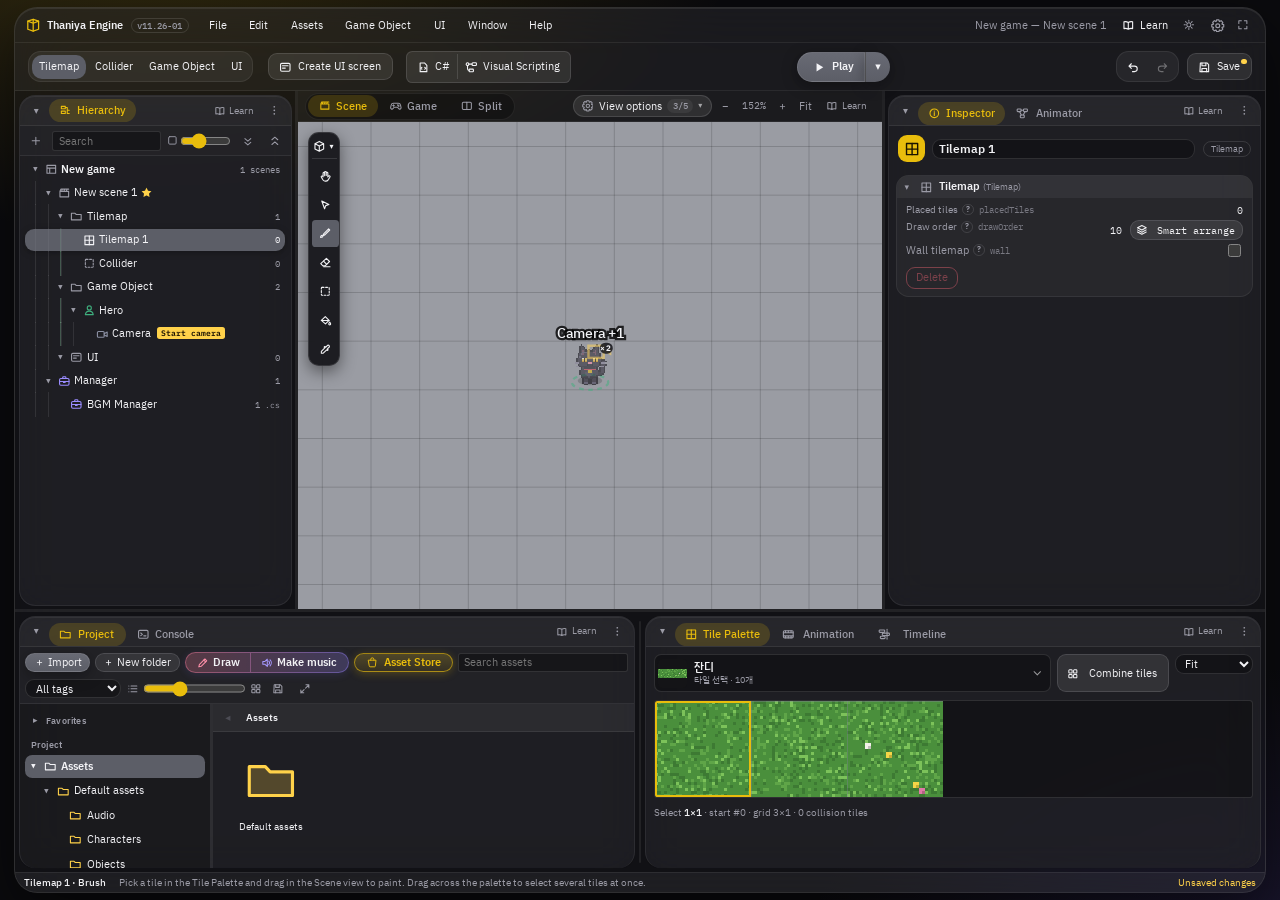
==== commit fea731d2: "파일정리 및 UI개선, 학습 예제 3개 추가 및 레슨, 가이드 시스템 도입" ====
--- a/edit.html
+++ b/edit.html
@@ -1,559 +1,14862 @@
-<!DOCTYPE html>
-<html lang="ko">
-<head>
-<meta charset="utf-8">
-<link rel="icon" href="./Asset/icon.png" type="image/png">
-<link rel="manifest" href="./install/manifest.webmanifest">
-<meta name="theme-color" content="#0a0b0d">
-<meta name="apple-mobile-web-app-capable" content="yes">
-<meta name="mobile-web-app-capable" content="yes">
-<meta name="apple-mobile-web-app-title" content="SoundLab">
-<link rel="apple-touch-icon" href="./install/icons/apple-touch-icon.png">
-<link rel="stylesheet" href="./install/update/update-notifier.css">
-<script src="./install/update/app-version.js" defer></script>
-<script src="./install/update/update-notifier.js" defer></script>
-<script src="./install/install.js" defer></script>
-<link rel="stylesheet" href="./install/update/version-panel.css">
-<script src="./install/update/version-panel.js" defer></script>
-<meta name="viewport" content="width=device-width, initial-scale=1, maximum-scale=1, user-scalable=no, viewport-fit=cover">
-<title>Thaniya-SoundLab</title>
-<link rel="stylesheet" href="app.css?v=20261126j">
-</head>
-<body data-page="edit">
-
-<header id="topbar" class="panel">
-  <button class="logo" id="logoBtn" title="마이페이지 (내 곡 목록)"><b data-icon="logo" data-logo></b><span class="lgName">Thaniya-SoundLab</span></button>
-  <input type="text" id="songName" class="songName" maxlength="40" title="곡 이름 (클릭해서 바꾸기)">
-  <div id="toolDock" title="도구 패널을 여기로 끌어다 놓으면 고정돼요"></div>
-  <div class="sep"></div>
-  <div class="pill mobHide" title="격자 (스냅)">
-    <span class="ib" style="cursor:default" data-icon="magnet"></span>
-    <select id="grid"><option value="1">1/16</option><option value="2">1/8</option><option value="4">1/4</option><option value="8">1/2</option></select>
+<!doctype html><html><head><meta charset=utf8><meta name=viewport content="width=device-width,initial-scale=1,viewport-fit=cover"><link rel="icon" type="image/png" href="[data-uri]"><link rel="apple-touch-icon" href="assets/apple-touch-icon.png"><script src="js/common/ui-scale.js?v=20261126b"></script><script src="js/common/i18n.js?v=20261126b"></script><script src="lang/common.js"></script><script src="lang/edit.js?v=20261126a"></script><script src="js/common/theme.js?v=20261126b"></script><script src="js/common/base-assets.js?v=20261126b"></script><link rel="stylesheet" href="css/light-edit.css"><style>:root{color-scheme:light;box-sizing:border-box;padding-top:env(safe-area-inset-top,0px);padding-bottom:env(safe-area-inset-bottom,0px)}html{scroll-padding-top:env(safe-area-inset-top,0px)}body{margin:0;padding:0;font:14px -apple-system,BlinkMacSystemFont,sans-serif;background:#fff;color:#000}img{max-width:100%}[hidden]:not([hidden=until-found i]){display:none!important}/* 학습 창: 헤더의 「학습」 버튼으로 여는 떠 있는 창 (같은 폴더의 learning.html) */
+.lbtn{display:inline-flex;align-items:center;gap:6px;height:22px;padding:0 9px;background:none;border:0;border-radius:3px;color:var(--fg);white-space:nowrap;flex:none}
+.lbtn:hover{background:var(--hover)}
+.lbtn.on{color:var(--accent)}
+.lbtn .ic{color:inherit}
+.lwin{position:fixed;z-index:9100;display:flex;flex-direction:column;min-width:0;min-height:0;background:rgba(34,34,40,.82);-webkit-backdrop-filter:blur(22px) saturate(1.4);backdrop-filter:blur(22px) saturate(1.4);border:1px solid var(--line2);border-radius:18px;box-shadow:var(--shadow);overflow:hidden}
+.lhead{display:flex;align-items:center;gap:4px;height:34px;padding:0 8px 0 12px;flex:none;background:var(--head);border-bottom:1px solid var(--line);cursor:grab;user-select:none;-webkit-user-select:none;touch-action:none}
+.lwin.drag .lhead{cursor:grabbing}
+.ltitle{display:flex;align-items:center;gap:7px;font-weight:600;min-width:0;white-space:nowrap;overflow:hidden;text-overflow:ellipsis}
+.ltitle .ic{color:var(--accent)}
+.lhead .ib{width:26px;height:24px;border-radius:8px}
+.lhead .ib.lclose:hover{background:var(--danger);color:#1a0004}
+.lbody{position:relative;flex:1;min-height:0;background:#14161b}
+.lbody iframe{position:absolute;inset:0;width:100%;height:100%;border:0;background:#14161b}
+.lwin.drag .lbody iframe,.lwin.rsz .lbody iframe{pointer-events:none}
+.lgrip{position:absolute;right:0;bottom:0;width:20px;height:20px;cursor:nwse-resize;z-index:2;touch-action:none}
+.lgrip::before{content:"";position:absolute;right:6px;bottom:6px;width:8px;height:8px;border-right:2px solid rgba(255,255,255,.38);border-bottom:2px solid rgba(255,255,255,.38);border-radius:0 0 3px 0}
+.lwin:fullscreen{border-radius:0;border:0;background:#14161b}
+.lwin:fullscreen .lgrip{display:none}
+.lwin:fullscreen .lhead{cursor:default}
+.lwin.min{left:16px!important;top:auto!important;bottom:34px;width:auto!important;height:auto!important;border-radius:999px}
+.lwin.min .lbody,.lwin.min .lgrip{display:none}
+.lwin.min .lhead{border-bottom:0;cursor:pointer}
+/* 학습 창과 같은 떠 있는 창: 직접 그리기(Pixel-meow) · 에셋 스토어 */
+.xwin{z-index:9150}
+.slmidi{display:flex;align-items:center;gap:10px;margin-top:12px;padding-top:12px;border-top:1px solid var(--line)}.slmidi .btn{display:inline-flex;align-items:center;gap:6px;flex:none}.slmidi .hint{margin:0;font-size:12px}
+.lwdim{position:fixed;inset:0;z-index:9090;background:rgba(12,14,18,.34);-webkit-backdrop-filter:blur(5px) saturate(.8);backdrop-filter:blur(5px) saturate(.8);opacity:0;pointer-events:none;transition:opacity .22s ease}
+.lwdim.on{opacity:1;pointer-events:auto;cursor:zoom-out}
+html[data-theme="light"] .lwdim{background:rgba(235,238,244,.42)}
+body.lwdim-on .toast{position:fixed;z-index:9200}
+/* 엔진 밖 새 창으로 꺼낸 떠 있는 창: 창 전체를 채움 */
+body.popbody>.xwin.xpopped{position:fixed!important;inset:0!important;width:auto!important;height:auto!important;border-radius:0!important;border:0!important;box-shadow:none!important}
+.xwin.xpopped .lgrip,.xwin.xpopped [data-xw="min"],.xwin.xpopped [data-xw="full"]{display:none!important}
+.xwin.xpopped .lhead{cursor:default}
+.xwin.xpopped [data-xw="pop"] .ic{transform:rotate(180deg)}
+.xwin .lhead{gap:6px}
+.xwin .lbody{background:#14161b}
+#pmo .lbody iframe{background:#fff}
+#slo .lbody,#slo .lbody iframe{background:#0a0b0d}
+.xwin .xchk{display:inline-flex;align-items:center;gap:5px;font-size:12px;font-weight:600;white-space:nowrap;cursor:pointer;opacity:.9}
+.xwin .xchk input{margin:0;accent-color:var(--accent)}
+.slbusy{position:absolute;inset:0;z-index:3;display:flex;align-items:center;justify-content:center;background:rgba(10,11,13,.42);backdrop-filter:blur(6px);-webkit-backdrop-filter:blur(6px);cursor:progress}
+.slbusy .slbox{display:flex;flex-direction:column;align-items:center;gap:10px;min-width:240px;padding:20px 26px;border-radius:16px;background:rgba(20,22,27,.88);border:1px solid rgba(242,194,48,.35);box-shadow:0 14px 40px rgba(0,0,0,.45);color:#e8eaee}
+.slbusy b{font:700 30px var(--f-mono);color:#f2c230;letter-spacing:.5px}
+.slbusy .slbar{width:100%;height:6px;border-radius:99px;background:rgba(255,255,255,.1);overflow:hidden}
+.slbusy .slbar i{display:block;height:100%;width:0;border-radius:99px;background:#f2c230;transition:width .25s ease}
+.slbusy span{font-size:12.5px;font-weight:600;opacity:.85}
+.audet .audic{width:26px;height:26px;flex:none;display:grid;place-items:center;border-radius:6px;background:linear-gradient(160deg,rgba(124,108,240,.32),rgba(42,179,198,.2));color:#c9c2ff}.audet .audic .ic{width:15px;height:15px}
+.gaud .ausl{position:absolute;left:4px;bottom:5px;font:600 9px var(--f-mono);line-height:1.4;padding:0 5px;border-radius:999px;background:rgba(242,194,48,.9);color:#1a1500;pointer-events:none}
+.xwin .pmst{color:var(--ok);font-weight:600;font-size:12px;min-width:0;overflow:hidden;text-overflow:ellipsis;white-space:nowrap;max-width:30%}
+.xacts{display:inline-flex;align-items:center;gap:6px;flex:none}
+.xwin .lhead .xbtn{display:inline-flex;align-items:center;justify-content:center;text-align:center;min-width:78px;height:26px;padding:0 14px;font-size:12px;font-weight:600;line-height:1;border-radius:8px}
+.xsep{width:1px;height:18px;background:var(--line2);margin:0 2px;flex:none}
+.xwin.min .xacts,.xwin.min .xsep,.xwin.min .pmst,.xwin.min .pmedit{display:none}
+.lhead .pmedit{display:inline-flex;align-items:center;gap:6px;padding:2px 10px;border-radius:999px;background:rgba(233,189,12,.16);color:var(--accent);font-size:11.5px;font-weight:600;max-width:34%;overflow:hidden;text-overflow:ellipsis;white-space:nowrap}
+.lhead .pmedit[hidden]{display:none}
+/* UI 빌더 창 머리: 학습 창과 같은 모양 (제목 · 학습 · 축소 · 전체화면 · 새 창 · 닫기) */
+.panel.uibwin>.phead{height:34px;padding:0 8px 0 12px;gap:4px;align-items:center}
+.panel.uibwin>.phead .pcol,.panel.uibwin>.phead .pmenu{display:none}
+.panel.uibwin>.phead .ptab{background:none!important;border:0!important;padding:0;height:auto;color:var(--fg);font-weight:600;gap:7px;order:0}
+.panel.uibwin>.phead .ptab .ic,.panel.uibwin>.phead .ptab .ticon{color:var(--accent)}
+.panel.uibwin>.phead .spacer{order:1}.panel.uibwin>.phead .plearn{order:2}.panel.uibwin>.phead [data-uibw=min]{order:3}.panel.uibwin>.phead [data-uibw=full]{order:4}.panel.uibwin>.phead .ppop{order:5}.panel.uibwin>.phead .pclose{order:6}
+.panel.uibwin>.phead .ib,.panel.uibwin>.phead .ppop,.panel.uibwin>.phead .pclose{width:26px;height:24px;border-radius:8px;display:inline-flex;align-items:center;justify-content:center;align-self:center}
+.panel.uibwin>.phead .pclose:hover{background:var(--danger);color:#1a0004}
+.panel.uibwin.collapsed>.phead [data-uibw=full]{display:none}
+.panel.uibwin .uibBar [data-a=full]{display:none}
+/* 창별 학습: 창 머리글의 「학습」 버튼 · 상황별 안내 */
+.plearn{display:inline-flex;align-items:center;gap:4px;height:22px;padding:0 7px 0 5px;margin-right:2px;background:none;border:0;border-radius:5px;color:var(--mute);font:inherit;font-size:11px;white-space:nowrap;flex:none;align-self:center}
+.plearn:hover{background:var(--hover);color:var(--accent)}
+/* 기능 가이드 「직접 해 보기」로 꺼낸 창을 잠깐 반짝임 */
+.gdflash{animation:gdflash 1.6s ease-out}
+@keyframes gdflash{0%,55%{box-shadow:inset 0 0 0 2px var(--accent,#f6cd2a),0 0 0 4px rgba(246,205,42,.28)}100%{box-shadow:none}}
+.plearn .ic{width:13px;height:13px;color:inherit}
+.lnudge{position:fixed;left:16px;bottom:72px;z-index:9050;display:flex;align-items:flex-start;gap:10px;max-width:min(360px,calc(100vw - 32px));padding:11px 12px;background:var(--head);color:var(--fg);border:1px solid var(--line2);border-left:3px solid var(--accent);border-radius:10px;box-shadow:var(--shadow);opacity:0;transform:translateY(8px);pointer-events:none;transition:opacity .2s,transform .2s}
+.lnudge.on{opacity:1;transform:none;pointer-events:auto}
+.lnudge>.ic{width:16px;height:16px;flex:none;margin-top:1px;color:var(--accent)}
+.lnudge .ln-t{font-weight:600}
+.lnudge .ln-d{margin-top:2px;color:var(--mute);line-height:1.45}
+.lnudge .ln-b{display:flex;gap:6px;margin-top:9px}
+.linfo .li-s{margin:0 0 12px;line-height:1.6}
+.linfo .li-m{display:flex;flex-wrap:wrap;align-items:center;gap:6px;margin-bottom:14px}
+.linfo .li-lv{padding:2px 10px;border-radius:999px;background:var(--hover);color:var(--accent);font-size:12px;font-weight:600}
+.linfo .li-k{padding:1px 8px;border-radius:8px;background:var(--hover);color:var(--mute);font:500 12px var(--f-mono,ui-monospace,monospace)}
+.linfo .li-h{margin:0 0 6px;font-weight:600}
+.linfo ol{margin:0;padding-left:22px;color:var(--mute);line-height:1.75}
+@media (prefers-reduced-transparency:reduce){.lwin{background:rgba(34,34,40,.98);-webkit-backdrop-filter:none;backdrop-filter:none}}
+
+/* 버튼 색: 회색 모드 (설정 > 화면 > 버튼 색 · 기본) — 유니티처럼 패널보다 살짝 밝은 회색 + 흰 글자. 노란 그림자·강조 배경도 회색으로 */
+html.btn-gray{--sel:#5c5e67;--y1:#686a74;--sel-fg:#f4f4f7}
+html.btn-gray[data-theme="light"]{--sel:#d3d5dc;--y1:#dfe1e6;--sel-fg:#18181e}
+html.btn-gray .btn.pri,html.btn-gray .tbtn.playbtn{border:1px solid rgba(255,255,255,.10)}
+html.btn-gray[data-theme="light"] .btn.pri,html.btn-gray[data-theme="light"] .tbtn.playbtn{border-color:rgba(0,0,0,.10)}
+/* 회색 모드: 선택 항목의 노란 빛·노란 바탕도 회색으로 (계층 구조 · 프로젝트 · 타일 선택 · 설정 목차 · 자동완성) */
+html.btn-gray .tr.on{box-shadow:0 2px 8px rgba(0,0,0,.28)}
+html.btn-gray[data-theme="light"] .tr.on{box-shadow:0 1px 4px rgba(0,0,0,.12)}
+html.btn-gray .gi.on,html.btn-gray .tpi.on,html.btn-gray .tpnode.on,html.btn-gray .toc.on,html.btn-gray .aci.on,html.btn-gray .kbt tbody tr.sel td{background:color-mix(in srgb,var(--sel) 55%,transparent)}
+html.btn-gray .tpi.on{border-color:var(--sel)}
+html.btn-gray .btn.pri,html.btn-gray .tbtn.playbtn{box-shadow:0 4px 16px rgba(0,0,0,.35)}
+html.btn-gray .addsplit,html.btn-gray .playgrp .playopt{box-shadow:0 4px 16px rgba(0,0,0,.3)}
+html.btn-gray .stkc.on{box-shadow:0 0 0 1px var(--accent),0 6px 18px rgba(0,0,0,.3)}
+/* 테마 버튼: 다크일 때 해(→ 라이트로), 라이트일 때 달(→ 다크로) */
+#bTheme .th-moon,html[data-theme="light"] #bTheme .th-sun{display:none}
+html[data-theme="light"] #bTheme .th-moon{display:block}
+</style>
+<!-- 마이페이지 「실행」으로 열면 에디터 화면 대신 로딩 화면 (플레이가 시작되면 사라짐) -->
+<style>html.prjload body>*:not(#prjLoad){visibility:hidden}
+#prjLoad{display:none}html.prjload #prjLoad{position:fixed;inset:0;z-index:2147483000;display:flex;flex-direction:column;align-items:center;justify-content:center;gap:18px;background:#0b0c0f;color:#e8eaee;font:600 14px -apple-system,BlinkMacSystemFont,"IBM Plex Sans KR","Noto Sans KR",sans-serif}
+#prjLoad .pl-spin{width:42px;height:42px;border-radius:50%;border:3px solid rgba(255,255,255,.12);border-top-color:#e9bd0c;animation:plspin .8s linear infinite}
+#prjLoad .pl-name{font-size:18px;font-weight:700;max-width:80vw;overflow:hidden;text-overflow:ellipsis;white-space:nowrap}
+#prjLoad .pl-sub{font-size:12.5px;font-weight:500;opacity:.6}
+@keyframes plspin{to{transform:rotate(360deg)}}</style>
+<style id="edLoadCss">
+/* 에디터 로딩 화면 (#edLoad) — 엔진 모듈 · 프로젝트 · 에셋을 불러오는 동안. 움직임은 transform/opacity만 써서 무거운 스크립트를 읽는 중에도 끊기지 않음 */
+#edLoad{position:fixed;inset:0;z-index:2147482000;display:flex;align-items:center;justify-content:center;overflow:hidden;background:#0b0c10;color:#eceef3;font:500 13px -apple-system,BlinkMacSystemFont,"IBM Plex Sans KR","Noto Sans KR",sans-serif;transition:opacity .45s ease,visibility .45s}
+#edLoad.out{opacity:0;visibility:hidden;pointer-events:none}
+#edLoad .el-bg{position:absolute;inset:-64px;background-image:linear-gradient(rgba(255,255,255,.035) 1px,transparent 1px),linear-gradient(90deg,rgba(255,255,255,.035) 1px,transparent 1px);background-size:32px 32px;animation:elDrift 9s linear infinite;-webkit-mask:radial-gradient(ellipse at center,#000 10%,transparent 70%);mask:radial-gradient(ellipse at center,#000 10%,transparent 70%)}
+#edLoad .el-glow{position:absolute;width:640px;height:640px;left:50%;top:50%;margin:-320px 0 0 -320px;border-radius:50%;background:radial-gradient(circle,rgba(233,189,12,.16),rgba(233,189,12,0) 62%);animation:elBreath 3.6s ease-in-out infinite}
+#edLoad .el-card{position:relative;display:flex;flex-direction:column;align-items:center;width:min(360px,86vw);transition:transform .45s ease}
+#edLoad.out .el-card{transform:translateY(-8px) scale(.98)}
+#edLoad .el-map{display:grid;grid-template-columns:repeat(5,15px);gap:3px;padding:12px;border-radius:14px;background:rgba(255,255,255,.035);box-shadow:0 0 0 1px rgba(255,255,255,.07),0 18px 50px rgba(0,0,0,.45);margin-bottom:22px}
+#edLoad .el-map i{width:15px;height:15px;border-radius:3px;background:var(--c);transform:scale(0);opacity:0;animation:elTile 3.2s cubic-bezier(.3,1.5,.5,1) infinite;animation-delay:var(--d);box-shadow:inset 0 -3px 0 rgba(0,0,0,.18),inset 0 1px 0 rgba(255,255,255,.18)}
+#edLoad .el-map i.h{border-radius:50%;box-shadow:0 0 0 2px #e9bd0c,0 0 14px rgba(233,189,12,.7)}
+#edLoad .el-brand{font:700 10.5px/1 "IBM Plex Mono",ui-monospace,monospace;letter-spacing:.32em;color:#e9bd0c;margin-bottom:9px;padding-left:.32em}
+#edLoad .el-name{font-size:20px;font-weight:700;letter-spacing:-.01em;max-width:100%;overflow:hidden;text-overflow:ellipsis;white-space:nowrap;margin-bottom:10px}
+#edLoad .el-meta{display:flex;gap:6px;min-height:22px;margin-bottom:20px;flex-wrap:wrap;justify-content:center}
+#edLoad .el-meta span{font-size:11.5px;padding:3px 9px;border-radius:999px;background:rgba(255,255,255,.06);color:rgba(236,238,243,.72);box-shadow:inset 0 0 0 1px rgba(255,255,255,.07);animation:elIn .35s ease both}
+#edLoad .el-meta b{color:#eceef3;font-weight:700;margin-left:4px;font-variant-numeric:tabular-nums}
+#edLoad .el-bar{position:relative;width:100%;height:4px;border-radius:4px;background:rgba(255,255,255,.08);overflow:hidden}
+#edLoad .el-bar>i{position:absolute;inset:0;transform-origin:0 50%;transform:scaleX(.02);background:linear-gradient(90deg,#c99a06,#e9bd0c 60%,#ffe27a);border-radius:4px;transition:transform .35s cubic-bezier(.2,.8,.2,1)}
+#edLoad .el-bar>s{position:absolute;top:0;bottom:0;width:30%;background:linear-gradient(90deg,transparent,rgba(255,255,255,.45),transparent);animation:elShine 1.4s ease-in-out infinite}
+#edLoad .el-stat{display:flex;justify-content:space-between;width:100%;margin-top:10px;font-size:12px;color:rgba(236,238,243,.6)}
+#edLoad .el-stat span:last-child{font:600 11.5px "IBM Plex Mono",ui-monospace,monospace;color:rgba(236,238,243,.85);font-variant-numeric:tabular-nums}
+#edLoad .el-tip{position:absolute;left:50%;bottom:34px;transform:translateX(-50%);display:flex;align-items:center;gap:9px;width:max-content;max-width:min(560px,88vw);padding:8px 14px;border-radius:10px;background:rgba(255,255,255,.04);box-shadow:inset 0 0 0 1px rgba(255,255,255,.06);font-size:12.5px;color:rgba(236,238,243,.75)}
+#edLoad .el-tip b{flex:none;font:700 10px "IBM Plex Mono",ui-monospace,monospace;letter-spacing:.12em;color:#16161a;background:#e9bd0c;border-radius:4px;padding:3px 6px}
+#edLoad .el-tip span{transition:opacity .3s}
+#edLoad .el-tip span.fade{opacity:0}
+html[data-theme="light"] #edLoad{background:#f4f5f8;color:#16171c}
+html[data-theme="light"] #edLoad .el-bg{background-image:linear-gradient(rgba(0,0,0,.05) 1px,transparent 1px),linear-gradient(90deg,rgba(0,0,0,.05) 1px,transparent 1px)}
+html[data-theme="light"] #edLoad .el-map{background:#fff;box-shadow:0 0 0 1px rgba(0,0,0,.07),0 18px 40px rgba(20,22,40,.12)}
+html[data-theme="light"] #edLoad .el-brand{color:#a37c00}
+html[data-theme="light"] #edLoad .el-meta span{background:rgba(0,0,0,.05);color:rgba(22,23,28,.65);box-shadow:inset 0 0 0 1px rgba(0,0,0,.06)}
+html[data-theme="light"] #edLoad .el-meta b{color:#16171c}
+html[data-theme="light"] #edLoad .el-bar{background:rgba(0,0,0,.08)}
+html[data-theme="light"] #edLoad .el-stat{color:rgba(22,23,28,.55)}
+html[data-theme="light"] #edLoad .el-stat span:last-child{color:rgba(22,23,28,.8)}
+html[data-theme="light"] #edLoad .el-tip{background:#fff;box-shadow:0 0 0 1px rgba(0,0,0,.06),0 6px 20px rgba(20,22,40,.06);color:rgba(22,23,28,.72)}
+@keyframes elTile{0%{transform:scale(0);opacity:0}12%{transform:scale(1);opacity:1}72%{transform:scale(1);opacity:1}86%,100%{transform:scale(0);opacity:0}}
+@keyframes elDrift{to{transform:translate(32px,32px)}}
+@keyframes elBreath{0%,100%{transform:scale(.9);opacity:.75}50%{transform:scale(1.06);opacity:1}}
+@keyframes elShine{0%{transform:translateX(-120%)}100%{transform:translateX(420%)}}
+@keyframes elIn{from{opacity:0;transform:translateY(4px)}}
+@media (prefers-reduced-motion:reduce){#edLoad .el-bg,#edLoad .el-glow,#edLoad .el-bar>s{animation:none}#edLoad .el-map i{animation:none;transform:none;opacity:1}}
+</style>
+<script>try{if(/[?&]play=1(&|$)/.test(location.search)){document.documentElement.classList.add('prjload');setTimeout(()=>document.documentElement.classList.remove('prjload'),12000)}}catch(e){}</script>
+</head><body><div id="prjLoad" role="status" aria-live="polite"><div class="pl-spin"></div><div class="pl-name" id="prjLoadName">게임 불러오는 중…</div><div class="pl-sub">Thaniya Engine</div></div><div id="edLoad" role="status" aria-live="polite" aria-label="Thaniya Engine 불러오는 중"><div class="el-bg"></div><div class="el-glow"></div>
+<div class="el-card"><div class="el-map" aria-hidden="true"></div><div class="el-brand">THANIYA ENGINE</div><div class="el-name" id="elName">프로젝트 여는 중</div><div class="el-meta" id="elMeta"></div>
+<div class="el-bar"><i id="elFill"></i><s></s></div><div class="el-stat"><span id="elStep">엔진 준비 중</span><span id="elPct">0%</span></div></div>
+<div class="el-tip"><b>TIP</b><span id="elTip"></span></div></div>
+<script>
+/* 에디터 로딩 화면: window.EDLOAD.set(0~1, 단계, 개수) · name(이름) · meta(프로젝트) · assets(n) · done()
+   학습 실습장(learn=1 · 학습 화면이 자기 로딩을 띄움)과 「실행」(play=1 · #prjLoad)에서는 쓰지 않음 */
+(function(){
+  var el=document.getElementById('edLoad'),noop=function(){};
+  var skip=/[?&](learn|play)=1(&|$)/.test(location.search);
+  if(skip||!el){if(el)el.remove();window.EDLOAD={set:noop,name:noop,meta:noop,assets:noop,done:noop};return}
+  var T=function(s,v){return window.TI18N?TI18N.t(s,v):String(s).replace(/\{(\w+)\}/g,function(x,k){return v&&k in v?v[k]:x})};
+  if(window.TI18N)TI18N.add({'프로젝트 여는 중':['Opening project','プロジェクトを開いています','正在打开项目'],'엔진 준비 중':['Preparing engine','エンジンを準備中','正在准备引擎'],
+    '엔진 모듈 불러오는 중':['Loading engine modules','エンジンモジュールを読み込み中','正在加载引擎模块'],'편집기 준비 중':['Preparing editor','エディターを準備中','正在准备编辑器'],
+    '에셋 불러오는 중':['Loading assets','アセットを読み込み中','正在加载资源'],'기본 에셋 확인 중':['Checking default assets','基本アセットを確認中','正在检查默认资源'],'씬 그리는 중':['Drawing the scene','シーンを描画中','正在绘制场景'],'완료':['Done','完了','完成'],
+    '씬':['Scenes','シーン','场景'],'오브젝트':['Objects','オブジェクト','对象'],'에셋':['Assets','アセット','资源'],'Thaniya Engine 불러오는 중':['Loading Thaniya Engine','Thaniya Engine を読み込み中','正在加载 Thaniya Engine'],
+    '계층 구조의 오브젝트를 프로젝트 창으로 끌어다 놓으면 프리팹이 된다.':['Drag an object from the Hierarchy into the Project window to make a prefab.','階層のオブジェクトをプロジェクトウィンドウへドラッグするとプレハブになります。','把层级中的对象拖到项目窗口即可生成预制体。'],
+    '볼륨 컴포넌트로 화면에 색 보정 · 노이즈 · VHS 같은 후처리 효과를 입힐 수 있다.':['Use a Volume component to add post-processing like color grading, noise or VHS.','ボリュームコンポーネントで色補正・ノイズ・VHSなどのポストエフェクトをかけられます。','用体积组件可为画面添加颜色调整、噪点、VHS 等后期效果。'],
+    '「나란히」 보기로 씬 뷰와 게임 화면을 함께 볼 수 있다.':['“Split” view shows the Scene and Game views side by side.','「並べて表示」でシーンビューとゲーム画面を一緒に見られます。','“并排”视图可同时查看场景视图和游戏画面。'],
+    'Ctrl+S로 저장하고, 위쪽 ▶ 플레이로 바로 시험해 본다.':['Save with Ctrl+S and test right away with ▶ Play at the top.','Ctrl+Sで保存して、上の ▶ プレイですぐ試してみましょう。','用 Ctrl+S 保存，再点上方 ▶ 运行立即测试。'],
+    '빛 컴포넌트는 씬의 「어둠」을 켜야 보인다.':['Lights only show when the scene’s “Darkness” is on.','光コンポーネントはシーンの「暗さ」をオンにすると見えます。','开启场景的“黑暗”后才能看到灯光组件的效果。'],
+    '타일 팔레트에서 여러 칸을 끌어 고르면 한 번에 칠할 수 있다.':['Drag across several cells in the Tile Palette to paint them all at once.','タイルパレットで複数マスをドラッグして選ぶと、まとめて塗れます。','在图块调色板中拖选多个格子即可一次绘制。'],
+    '타임라인으로 컷씬을, 애니메이터로 캐릭터의 움직임을 만들 수 있다.':['Make cutscenes with the Timeline and character motion with the Animator.','タイムラインでカットシーンを、アニメーターでキャラクターの動きを作れます。','用时间轴制作过场动画，用动画器制作角色动作。'],
+    '헤더의 「학습」을 누르면 엔진 안에서 바로 레슨을 따라 할 수 있다.':['Click “Learn” in the header to follow lessons right inside the engine.','ヘッダーの「学習」を押すと、エンジンの中ですぐレッスンを進められます。','点击顶部的“学习”即可在引擎内直接跟着课程练习。']});
+  /* 타일맵이 칠해지듯 하나씩 나타나는 5×4 미니 맵 (풀 · 흙길 · 물 · 돌 · 주인공) */
+  var G='#5fae78',G2='#4f9d69',D='#a8784a',W='#4f8fd6',S='#8a8f9e',H='#e9bd0c';
+  var M=[G,G2,G,W,W, D,D,D,G,W, G2,H,D,D,G, S,S,G,G2,G];
+  el.querySelector('.el-map').innerHTML=M.map(function(c,i){var x=i%5,y=(i/5)|0;return'<i'+(c===H?' class="h"':'')+' style="--c:'+c+';--d:'+((x+y)*.11).toFixed(2)+'s"></i>'}).join('');
+  var TIPS=['계층 구조의 오브젝트를 프로젝트 창으로 끌어다 놓으면 프리팹이 된다.','볼륨 컴포넌트로 화면에 색 보정 · 노이즈 · VHS 같은 후처리 효과를 입힐 수 있다.','「나란히」 보기로 씬 뷰와 게임 화면을 함께 볼 수 있다.','Ctrl+S로 저장하고, 위쪽 ▶ 플레이로 바로 시험해 본다.','빛 컴포넌트는 씬의 「어둠」을 켜야 보인다.','타일 팔레트에서 여러 칸을 끌어 고르면 한 번에 칠할 수 있다.','타임라인으로 컷씬을, 애니메이터로 캐릭터의 움직임을 만들 수 있다.','헤더의 「학습」을 누르면 엔진 안에서 바로 레슨을 따라 할 수 있다.'];
+  var $=function(id){return document.getElementById(id)},tipI=(Math.random()*TIPS.length)|0,tipEl=$('elTip');
+  tipEl.textContent=T(TIPS[tipI]);
+  var tipT=setInterval(function(){tipEl.classList.add('fade');setTimeout(function(){tipI=(tipI+1)%TIPS.length;tipEl.textContent=T(TIPS[tipI]);tipEl.classList.remove('fade')},300)},3400);
+  /* 진행률: 목표값을 따라 부드럽게 · 오래 멈춰 있으면 다음 단계 쪽으로 아주 조금씩 기어감 (멈춘 것처럼 보이지 않게) */
+  var target=.04,shown=0,cap=.12,t0=performance.now(),fin=false,meta={};
+  function paint(){$('elFill').style.transform='scaleX('+Math.max(.02,shown).toFixed(4)+')';$('elPct').textContent=Math.round(shown*100)+'%'}
+  var tick=setInterval(function(){if(target<cap)target+=(cap-target)*.02;shown+=(target-shown)*.35;if(Math.abs(target-shown)<.002)shown=target;paint()},90);
+  function chips(){var h='';[['씬','scenes'],['오브젝트','objs'],['에셋','assets']].forEach(function(k){if(meta[k[1]]!=null)h+='<span>'+T(k[0])+'<b>'+meta[k[1]]+'</b></span>'});$('elMeta').innerHTML=h}
+  window.EDLOAD={
+    set:function(p,step,cnt){if(fin)return;target=Math.max(target,p);cap=Math.min(.98,p+.12);if(step)$('elStep').textContent=T(step)+(cnt?' · '+cnt:'')},
+    name:function(n){if(n)$('elName').textContent=String(n).slice(0,60)},
+    meta:function(P){try{meta.scenes=P.maps.length;meta.objs=P.maps.reduce(function(s,m){return s+((m.objs||[]).length)+((m.ui||[]).length)},0);chips()}catch(e){}},
+    assets:function(n){meta.assets=n;chips()},
+    done:function(){if(fin)return;fin=true;target=1;$('elStep').textContent=T('완료');
+      var wait=Math.max(0,650-(performance.now()-t0));
+      setTimeout(function(){shown=1;paint();setTimeout(function(){el.classList.add('out');setTimeout(function(){clearInterval(tick);clearInterval(tipT);el.remove()},500)},220)},wait)}
+  };
+  setTimeout(function(){window.EDLOAD.done()},25000); /* 혹시 멈춰도 25초 뒤에는 닫음 */
+  window.addEventListener('error',function(e){if(!fin&&e&&e.message)setTimeout(function(){window.EDLOAD.done()},1500)}); /* 스크립트 오류로 시작이 멈추면 편집기를 가리지 않게 */
+})();
+</script>
+
+<title>Thaniya Engine</title>
+<meta name="claude:viewport-fit-sides" content="cover">
+<link rel="preconnect" href="https://fonts.googleapis.com">
+<link rel="stylesheet" href="https://fonts.googleapis.com/css2?family=IBM+Plex+Sans+KR:wght@400;500;600&family=IBM+Plex+Mono:wght@400;500&display=swap">
+<style>
+/* 레이아웃: 메뉴 막대 → 툴바 → [좌 도크 | 씬 뷰 | 우 도크] → 하단 도크 → 상태 막대. 유니티 에디터 구조, 패널은 드래그로 도킹/분리 */
+:root{
+  --win:#0b0b0e; --panel:rgba(38,38,44,.58); --head:rgba(255,255,255,.055); --field:rgba(0,0,0,.34); --line:rgba(255,255,255,.07); --line2:rgba(255,255,255,.12);
+  --fg:#f2f2f5; --mute:#9b9ba6; --sel:#e9bd0c; --sel-fg:#1a1400; --accent:#e9bd0c;
+  --btn:rgba(255,255,255,.09); --btn-h:rgba(255,255,255,.16); --hover:rgba(255,255,255,.08);
+  --danger:#ff6b78; --ok:#4cd98a; --warn:#ffd24a;
+  --canvas:#141417; --grid:rgba(255,255,255,.07); --bound:#e9bd0c;
+  --shadow:0 18px 48px rgba(0,0,0,.6);
+  --f-body:"IBM Plex Sans KR","Apple SD Gothic Neo","Malgun Gothic",system-ui,sans-serif;
+  --f-mono:"IBM Plex Mono",ui-monospace,Menlo,Consolas,monospace;
+  color-scheme:dark;
+}
+*{box-sizing:border-box}
+html,body{height:100%}
+html.narrow,html.narrow body{height:auto}
+body{background:var(--win);color:var(--fg);font-family:var(--f-body);font-size:12px;line-height:1.4;margin:0;
+  padding-inline:max(16px,env(safe-area-inset-left,0px)) max(16px,env(safe-area-inset-right,0px));padding-block:8px}
+button,input,select,textarea{font:inherit;color:inherit}
+button{cursor:pointer}
+:focus-visible{outline:2px solid var(--accent);outline-offset:-1px}
+/* 씬 뷰 도구 모음: 노란 포커스 테두리 없음 (고른 도구는 배경으로 표시) */
+#sbar button:focus,#sbar button:focus-visible{outline:none}
+.ic{width:14px;height:14px;fill:none;stroke:currentColor;stroke-width:1.4;stroke-linecap:round;stroke-linejoin:round;flex:none;display:block}
+.ic.fl{fill:currentColor;stroke:none}
+.spacer{flex:1}
+.app{height:100%;display:flex;flex-direction:column;min-width:0;background:var(--panel);border:1px solid var(--line2);border-radius:8px;overflow:hidden}
+
+/* 메뉴 막대 / 툴바 */
+.menubar{display:flex;align-items:center;gap:2px;min-height:28px;padding:2px 6px;background:var(--head);border-bottom:1px solid var(--line);flex:none;flex-wrap:wrap}
+.brand{display:flex;align-items:center;gap:7px;font-weight:600;margin-right:8px;white-space:nowrap}
+.brand .ic{color:var(--accent);width:16px;height:16px}
+.brand .bhome{display:inline-flex;align-items:center;gap:7px;color:inherit;text-decoration:none;border-radius:4px}
+.brand .bhome:hover{color:var(--accent)}
+.bver{font:500 10px var(--f-mono);color:var(--mute);margin-left:2px;padding:1px 6px;border:1px solid var(--line2);border-radius:999px}
+.menubar nav{display:flex;gap:1px;max-width:100%;overflow-x:auto;scrollbar-width:none}
+.menubar nav button{white-space:nowrap}
+.menubar nav button{background:none;border:0;border-radius:3px;height:22px;padding:0 9px;color:var(--fg)}
+.menubar nav button:hover,.menubar nav button.open{background:var(--hover)}
+.menubar nav button.open{background:var(--sel);color:var(--sel-fg)}
+.plabel{color:var(--mute);white-space:nowrap;overflow:hidden;text-overflow:ellipsis;min-width:0;padding-right:6px}
+.toolbar{display:flex;align-items:center;gap:8px;min-height:40px;padding:6px 8px;background:var(--panel);border-bottom:1px solid var(--line);flex:none;flex-wrap:wrap}
+.tgroup{display:inline-flex;max-width:100%;overflow-x:auto;scrollbar-width:none;gap:2px;padding:2px;background:var(--head);border:1px solid var(--line2);border-radius:6px}
+.tgroup button{flex:none;height:26px;min-width:28px;padding:0 8px;display:inline-flex;align-items:center;justify-content:center;gap:6px;background:none;border:0;border-radius:4px;color:var(--fg);white-space:nowrap}
+.tgroup button:hover:not(:disabled){background:var(--hover)}
+.tgroup button.on{background:var(--sel);color:var(--sel-fg)}
+.tgroup button:disabled{opacity:.35;cursor:default}
+.tgroup .k{font:500 9.5px var(--f-mono);opacity:.7;border:1px solid currentColor;border-radius:3px;padding:0 3px;line-height:1.35}
+
+.tr input.rn{height:18px;flex:1;min-width:0;padding:0 4px}
+.tr.drop-before{box-shadow:inset 0 2px 0 var(--accent)}
+.tr.drop-after{box-shadow:inset 0 -2px 0 var(--accent)}
+.tr.drop-into{outline:1px solid var(--accent);outline-offset:-1px;background:color-mix(in srgb,var(--accent) 22%,transparent)}
+.sbar{position:absolute;left:10px;top:10px;z-index:5;display:flex;flex-direction:column;width:36px;padding:3px;gap:2px;background:color-mix(in srgb,var(--head) 94%,transparent);border:1px solid var(--line2);border-radius:6px;box-shadow:0 4px 14px rgba(0,0,0,.35);backdrop-filter:blur(6px)}
+.sbar.h{flex-direction:row;width:auto}
+.sgrip{display:flex;align-items:center;justify-content:center;gap:2px;height:26px;cursor:grab;color:var(--dim);touch-action:none;border-bottom:1px solid var(--line2);margin-bottom:2px}
+.sbar.h .sgrip{border-bottom:0;border-right:1px solid var(--line2);margin:0 2px 0 0;padding-right:4px;height:30px}
+.sdd{background:none;border:0;color:inherit;font-size:9px;padding:0 2px;cursor:pointer}
+.sbar #tools{display:flex;flex-direction:column;gap:2px}
+.sbar.h #tools{flex-direction:row}
+.sbar #tools button{position:relative;width:30px;height:30px;min-width:30px;padding:0;display:inline-flex;align-items:center;justify-content:center;background:none;border:0;border-radius:4px;color:var(--fg)}
+.sbar #tools button:hover{background:var(--hover)}
+.sbar #tools button.on{background:var(--sel);color:var(--sel-fg)}
+.sbar #tools .k{display:none}
+.sbar #tools .tgrp{display:contents}
+#sbar[data-mode="obj"] #tools .tgrp[data-grp="tile"],#sbar:not([data-mode="obj"]) #tools .tgrp[data-grp="obj"],#sbar:not([data-mode="3d"]) #tools .tgrp[data-grp="3d"],#sbar[data-mode="3d"] #tools .tgrp[data-grp="tile"]{display:none}
+.sbar #tools .tsep{display:block;flex:none;height:1px;margin:2px 3px;background:var(--line2)}
+.sbar.h #tools .tsep{width:1px;height:auto;margin:3px 2px}
+
+.num input[type=number]{-moz-appearance:textfield;appearance:textfield}
+.num input::-webkit-inner-spin-button,.num input::-webkit-outer-spin-button{-webkit-appearance:none;margin:0}
+.num i{cursor:ew-resize;user-select:none;touch-action:none}
+body.scrub,body.scrub *{cursor:ew-resize!important;user-select:none!important}
+body.scrubxy,body.scrubxy *{cursor:move!important}
+.fr label.scl[data-scrub="pos"]{cursor:move}
+.aroot,.afolder{min-width:0;border-bottom:1px solid var(--line)}
+.aroot .ahead{padding-left:6px}
+.afolder .ahead{padding-left:calc(var(--d,0)*14px + 4px)}
+.aroot.on>.ahead,.afolder.on>.ahead{background:var(--sel);color:var(--sel-fg)}
+.aroot.on .cnt,.afolder.on .cnt,.aroot.on .exb,.afolder.on .exb{color:inherit}
+.afolder.open>.ahead .exb::before{transform:rotate(90deg)}
+.fic{display:inline-flex;width:26px;justify-content:center;color:var(--warn);flex:none}
+.on>.ahead .fic{color:inherit}
+.cnt{color:var(--mute);font:10.5px var(--f-mono)}
+.aroot.drop-into>.ahead,.afolder.drop-into>.ahead{outline:1px solid var(--accent);outline-offset:-1px;background:color-mix(in srgb,var(--accent) 22%,transparent)}
+.asset .ahead{padding-left:calc(var(--d,0)*14px + 4px)}
+.asset .abody{padding-left:calc(var(--d,0)*14px + 26px)}
+
+.acrumb{position:sticky;top:0;z-index:2;display:flex;align-items:center;flex-wrap:wrap;gap:1px;padding:4px 6px;background:var(--head);border-bottom:1px solid var(--line);font-size:11.5px}
+.crumb,.crm2{background:none;border:0;color:var(--fg);padding:2px 6px;border-radius:4px;height:22px}
+.crumb:hover,.crm2:hover:not(:disabled){background:var(--hover)}
+.crumb.cur{font-weight:600}
+.crm2{width:22px;padding:0;margin-right:2px;color:var(--mute)}.crm2:disabled{opacity:.3}
+.crumb.drop-into{outline:1px solid var(--accent);outline-offset:-1px;background:color-mix(in srgb,var(--accent) 22%,transparent)}
+.csep{color:var(--mute);font-size:11px}
+.afolder .ahead{cursor:pointer}
+.comp{position:relative}
+.crm{position:absolute;right:4px;top:2px;width:20px;height:20px;padding:0;background:none;border:0;border-radius:3px;color:var(--mute);font-size:11px}
+.crm:hover{background:var(--hover);color:var(--danger,#ea6773)}
+.fr label.scl{cursor:ew-resize;user-select:none;touch-action:none}
+.warnbox{display:flex;gap:12px;align-items:flex-start;padding:2px 0 12px}
+.wic{flex:none;width:38px;height:38px;border-radius:50%;display:grid;place-items:center;background:color-mix(in srgb,var(--warn) 22%,transparent);color:var(--warn)}
+.wic .ic{width:20px;height:20px}
+.wtx b{display:block;font-size:13.5px;margin-bottom:3px}.wtx span{color:var(--mute);line-height:1.5}
+.warncard{display:flex;align-items:center;gap:10px;padding:9px 11px;background:var(--head);border:1px solid var(--line2);border-radius:6px}
+.warncard b{display:block}.warncard small{color:var(--mute);font:11px var(--f-mono)}
+.wdot{width:8px;height:8px;border-radius:50%;background:#3fae7d;flex:none}
+
+.ptool .search{flex:1 1 90px;min-width:90px}
+.pmo{position:fixed;inset:0;z-index:60;background:rgba(0,0,0,.55);display:flex;align-items:center;justify-content:center;padding:max(16px,env(safe-area-inset-top)) max(16px,env(safe-area-inset-right)) max(16px,env(safe-area-inset-bottom)) max(16px,env(safe-area-inset-left))}
+.pmo[hidden]{display:none}
+.pmbox{background:var(--panel);border:1px solid var(--line2);border-radius:8px;width:min(1200px,100%);height:100%;display:flex;flex-direction:column;box-shadow:var(--shadow);overflow:hidden}
+.pmbox header{display:flex;align-items:center;gap:8px;padding:8px 12px;background:var(--head);border-bottom:1px solid var(--line);font-size:13px}
+.pmbox header .btn{text-decoration:none;color:var(--fg);display:inline-flex;align-items:center}
+.pmbox iframe{flex:1;min-height:0;width:100%;border:0;background:#fff}
+.ptool .mkgrp{position:relative;display:inline-flex;align-items:stretch;flex:none;height:24px;padding:1px;border-radius:999px;background:linear-gradient(90deg,rgba(255,128,160,.55),rgba(150,130,255,.55));box-shadow:0 2px 10px rgba(130,110,255,.14)}
+.ptool .mkgrp .btn{height:100%;display:inline-flex;align-items:center;gap:5px;padding:0 11px;border:0;border-radius:0;background:var(--panel);color:var(--fg);font-weight:600;box-shadow:none;transition:background .15s,color .15s}
+.ptool .mkgrp .btn:first-child{border-radius:999px 0 0 999px;padding-left:12px}
+.ptool .mkgrp .btn:last-child{border-radius:0 999px 999px 0;padding-right:12px}
+.ptool .mkgrp .btn+.btn{margin-left:1px}
+.ptool .mkgrp .btn>.ic{margin:0;width:13px;height:13px;transition:transform .2s}
+.ptool .mkgrp #aPixel>.ic{color:#ff8fa8}.ptool .mkgrp #aMusic>.ic{color:#a598ff}
+.ptool .mkgrp #aPixel:hover:not(:disabled){background:linear-gradient(180deg,rgba(255,128,160,.22),rgba(255,128,160,.10))}
+.ptool .mkgrp #aMusic:hover:not(:disabled){background:linear-gradient(180deg,rgba(150,130,255,.24),rgba(150,130,255,.10))}
+.ptool .mkgrp .btn:hover>.ic{transform:scale(1.15) rotate(-6deg)}
+.ptool .btn.store{display:inline-flex;align-items:center;gap:6px;padding:0 12px;font-weight:600;color:var(--accent-tx,var(--accent));background:linear-gradient(180deg,rgba(246,205,42,.22),rgba(233,189,12,.10));border:1px solid rgba(233,189,12,.6);border-radius:999px;box-shadow:0 2px 10px rgba(233,189,12,.25)}
+.ptool .btn.store:hover:not(:disabled){background:linear-gradient(180deg,rgba(246,205,42,.36),rgba(233,189,12,.20));box-shadow:0 4px 16px rgba(233,189,12,.4)}
+.ptool .btn.store svg{width:14px;height:14px;flex:none;fill:none;stroke:currentColor;stroke-width:1.8;stroke-linecap:round;stroke-linejoin:round}
+.pmdrop{display:flex;align-items:center;gap:12px;padding:10px 14px;border-top:1px dashed var(--line2);background:var(--head);color:var(--mute);cursor:pointer;font-size:11.5px;line-height:1.5}
+.pmdrop>div{flex:1}.pmdrop b{color:var(--fg)}.pmdrop span{display:block}
+.pmdrop.over{outline:2px dashed var(--accent);outline-offset:-4px;background:color-mix(in srgb,var(--accent) 14%,var(--head))}
+.pmst{color:var(--ok);font-weight:600;flex:none;max-width:30%}
+.tgroup button .wb{font:600 9px var(--f-mono);padding:0 3px;border-radius:3px;background:var(--warn);color:#1a1100;line-height:1.5}
+.wbadge{font:600 9px var(--f-mono);padding:0 4px;border-radius:3px;background:var(--warn);color:#1a1100;margin-left:4px;vertical-align:1px}
+.phead.tabbed .ptab{display:none}
+.tabstrip{display:flex;align-items:flex-end;gap:2px;min-width:0;overflow:hidden;align-self:flex-end}
+/* 탭 폭을 모두 같게 (가장 긴 이름 기준) — 끌어서 순서 바꿀 때 자리가 고르게 */
+.tabstrip{display:inline-grid;grid-auto-flow:column;grid-auto-columns:minmax(0,1fr);align-items:end}.tabstrip .ptabbtn{justify-content:center;min-width:0;overflow:hidden;text-overflow:ellipsis}.tabstrip .ptabbtn .tl{overflow:hidden;text-overflow:ellipsis}
+.ptabbtn{display:inline-flex;align-items:center;gap:6px;height:25px;padding:0 11px;background:transparent;border:0;border-top:2px solid transparent;color:var(--mute);font:inherit;font-weight:500;white-space:nowrap;cursor:pointer}
+.ptabbtn:hover{color:var(--fg);background:var(--hover)}
+.ptabbtn.on{background:var(--panel);border-top-color:var(--accent);color:var(--fg)}
+.ptabbtn .ticon{display:inline-flex;color:var(--mute)}
+.tabstrip.treo{overflow:visible}.tabstrip.treo .ptabbtn{transition:transform .16s ease;position:relative}
+.tabstrip.treo .ptabbtn.tdragging{transition:none;z-index:3;box-shadow:0 4px 14px rgba(0,0,0,.35);cursor:grabbing}
+#dropLine.tab{opacity:.4;border-radius:3px}
+.tbtn{height:30px;padding:0 12px;display:inline-flex;align-items:center;gap:7px;background:var(--btn);border:1px solid var(--line2);border-radius:6px;color:var(--fg);white-space:nowrap;position:relative}
+.tbtn:hover{background:var(--btn-h)}
+.tbtn.playbtn{background:var(--sel);color:var(--sel-fg);border-color:transparent;font-weight:600;padding:0 16px}
+.tbtn.playbtn:hover{filter:brightness(1.12)}
+.tbtn.uibbtn{margin-left:8px;height:30px}
+.tbtn.sedbtn{margin-left:6px}
+.tbtn.save.dirty::after{content:"";position:absolute;top:5px;right:5px;width:6px;height:6px;border-radius:50%;background:var(--warn)}
+.btn{background:var(--btn);border:1px solid var(--line2);border-radius:4px;height:24px;padding:0 10px;white-space:nowrap}
+.btn:hover:not(:disabled){background:var(--btn-h)}
+.btn:disabled{opacity:.4;cursor:default}
+.btn.pri{background:var(--sel);color:var(--sel-fg);border-color:transparent}
+.btn.danger{color:var(--danger);border-color:var(--danger);background:transparent}
+.btn.sm{height:22px;padding:0 8px}
+.ib{background:none;border:0;border-radius:3px;width:22px;height:22px;padding:0;display:inline-flex;align-items:center;justify-content:center;color:var(--mute);flex:none}
+.ib:hover{background:var(--hover);color:var(--fg)}
+
+/* 도킹 */
+.main{flex:1;display:flex;flex-direction:column;min-height:0;min-width:0}
+.mid{flex:1;display:flex;min-height:0;min-width:0}
+.dock{background:var(--panel);display:flex;min-width:0;min-height:0;flex:none;overflow:hidden}
+.dock.empty{display:none}
+#dockL,#dockR{flex-direction:row}
+.dcol{display:flex;flex-direction:column;flex:1 1 0;min-width:120px;min-height:0;overflow:hidden}
+.csplit{flex:none;width:3px;cursor:col-resize;background:var(--line);z-index:2;touch-action:none}
+.csplit:hover,.csplit.on{background:rgba(233,189,12,.55);border-radius:3px}
+#dockB{flex-direction:row;overflow-x:auto}
+.split{flex:none;background:var(--line);z-index:2}
+.split.v{width:3px;cursor:col-resize}
+.split.h{height:3px;cursor:row-resize}
+.split:hover,.split.on{background:var(--accent)}
+.split.hide{display:none}
+.dock-drag .dock.empty{display:flex!important;outline:2px dashed var(--accent);outline-offset:-4px;background:var(--head)}
+.dock-drag #dockL.empty,.dock-drag #dockR.empty{width:60px!important}
+.dock-drag #dockB.empty{height:60px!important}
+.dock.hl{outline:2px solid var(--accent);outline-offset:-2px}
+#dropLine{position:fixed;background:var(--accent);z-index:100002;pointer-events:none;display:none;border-radius:2px}
+.panel{background:var(--panel);min-width:0;display:flex;flex-direction:column;border-bottom:1px solid var(--line)}
+#dockL .panel,#dockR .panel{flex:1 1 auto;min-height:26px;overflow:hidden}
+#dockL .pbody,#dockR .pbody{flex:1 1 auto;min-height:0;overflow:auto}
+#dockB .panel{flex:1 1 320px;min-width:240px;min-height:0;border-bottom:0;border-right:1px solid var(--line)}
+#dockB .pbody{flex:1;min-height:0;overflow:auto}
+.phead{display:flex;align-items:flex-end;gap:2px;height:26px;padding:0 4px 0 2px;flex:none;background:var(--head);border-bottom:1px solid var(--line);cursor:grab;user-select:none;-webkit-user-select:none;touch-action:none}
+.phead:active{cursor:grabbing}
+.phead.static{cursor:default;align-items:center;gap:6px;padding-right:8px;overflow-x:auto;scrollbar-width:none}
+.phead.static>*{flex:none}
+.phead.static .spacer{flex:1 0 0}
+.ptab{display:inline-flex;align-items:center;gap:6px;height:25px;padding:0 11px;background:var(--panel);border-top:2px solid var(--accent);font-weight:500;white-space:nowrap}
+.ptab .ic{color:var(--mute)}
+.pcol,.pmenu{background:none;border:0;color:var(--mute);width:20px;height:22px;padding:0;border-radius:3px;flex:none;align-self:center;display:inline-flex;align-items:center;justify-content:center}
+.pcol:hover,.pmenu:hover{background:var(--hover);color:var(--fg)}
+.pcol::before{content:"▾";font-size:11px}
+.panel.collapsed .pcol::before{content:"▸"}
+.panel.collapsed .pbody{display:none}
+.panel.collapsed{flex:none!important;min-height:0;height:auto}
+.panel.float{position:fixed;z-index:20;box-shadow:var(--shadow);border:1px solid var(--line2);border-radius:8px;overflow:hidden;resize:both;min-width:240px;min-height:60px}
+.panel.float .pbody{flex:1;min-height:0;overflow:auto}
+.panel.float.collapsed{height:auto!important;resize:none}
+.panel.float{resize:none}
+.panel>.fz{display:none}
+.panel.float>.fz{display:block;position:absolute;z-index:80;touch-action:none}
+.fz-n,.fz-s{left:18px;right:18px;height:7px;cursor:ns-resize}.fz-n{top:-2px}.fz-s{bottom:-2px}
+.fz-e,.fz-w{top:18px;bottom:18px;width:7px;cursor:ew-resize}.fz-e{right:-2px}.fz-w{left:-2px}
+.fz-ne,.fz-nw,.fz-se,.fz-sw{width:22px;height:22px}
+.fz-ne{top:0;right:0;cursor:nesw-resize}.fz-sw{bottom:0;left:0;cursor:nesw-resize}
+.fz-nw{top:0;left:0;cursor:nwse-resize}.fz-se{bottom:0;right:0;cursor:nwse-resize}
+.panel.float.collapsed>.fz-n,.panel.float.collapsed>.fz-s,.panel.float.collapsed>.fz-ne,.panel.float.collapsed>.fz-nw,.panel.float.collapsed>.fz-se,.panel.float.collapsed>.fz-sw{display:none}
+body.fzing,body.fzing *{user-select:none!important}
+body.fzing iframe{pointer-events:none}
+.ghost{position:fixed;z-index:100003;pointer-events:none;background:var(--sel);color:var(--sel-fg);padding:3px 12px;border-radius:5px;font-weight:600;box-shadow:var(--shadow)}
+.narrow-dock{display:none}
+.app.narrow{height:auto}
+.app.narrow .main{flex:none}
+.app.narrow .mid>.dock,.app.narrow .mid>.split,.app.narrow #spB,.app.narrow #dockB{display:none!important}
+.app.narrow .narrow-dock{display:block}
+.app.narrow .scenepanel{flex:none;width:100%}
+.app.narrow .cvwrap{height:56vh;min-height:300px;flex:none}
+.app.narrow .phead{cursor:default}
+.ntabs{display:flex;gap:2px;padding:4px 6px 0;background:var(--head);border-bottom:1px solid var(--line);overflow-x:auto}
+.ntabs button{height:28px;padding:0 14px;background:none;border:0;border-top:2px solid transparent;color:var(--mute);font:inherit;font-weight:500;white-space:nowrap}
+.ntabs button.on{background:var(--panel);border-top-color:var(--accent);color:var(--fg)}
+.app.narrow #dockN .panel.nhide{display:none}
+.app.narrow .plabel{display:none}
+.app.narrow .menubar nav{flex:1 1 100%}
+.app.narrow .pbody{max-height:none}
+
+/* 씬 뷰 */
+.scenepanel{flex:1;display:flex;flex-direction:column;min-width:0;min-height:0}
+.scenepanel .phead{gap:6px}
+.scenepanel .ptab{align-self:flex-end}
+.chip{position:relative;display:inline-flex;align-items:center;cursor:pointer;align-self:center;color:var(--mute)}
+.chip input{position:absolute;opacity:0;pointer-events:none}
+.chip span{padding:2px 8px;border-radius:3px;border:1px solid transparent;white-space:nowrap}
+.chip:hover span{color:var(--fg)}
+.chip:has(input:checked) span{background:var(--btn);border-color:var(--line2);color:var(--fg)}
+.chip:has(input:focus-visible) span{outline:2px solid var(--accent)}
+.zoomc{display:inline-flex;align-items:center;gap:2px;align-self:center}
+/* 씬 뷰 환경설정 (그리드 · UI 숨기기 · 콜라이더 표시 · 다른 레이어 흐리게 · 조명 미리보기) 드롭다운 */
+.vobtn{display:inline-flex;align-items:center;gap:6px;height:24px;padding:0 9px;border-radius:999px;border:1px solid var(--line2);background:var(--btn);color:var(--fg);align-self:center;white-space:nowrap}
+.vobtn:hover,.vobtn[aria-expanded="true"]{background:var(--btn-h)}
+.vobtn .ic{width:13px;height:13px;color:var(--mute)}
+.vobtn em{font-style:normal;font-size:9px;opacity:.6}
+.vobtn.mod .von{background:color-mix(in srgb,var(--accent) 28%,transparent);color:var(--fg)}
+.vobtn .von{font:500 10px/16px var(--f-mono);font-style:normal;padding:0 6px;border-radius:999px;background:var(--head);color:var(--mute)}
+.vopop{position:fixed;z-index:9300;width:300px;padding:6px;border-radius:12px;background:color-mix(in srgb,var(--win) 92%,transparent);border:1px solid var(--line2);box-shadow:var(--shadow);-webkit-backdrop-filter:blur(18px);backdrop-filter:blur(18px)}
+.vopop[hidden]{display:none}
+.voh{display:flex;flex-direction:column;gap:1px;padding:6px 8px 8px;font-weight:600;border-bottom:1px solid var(--line);margin-bottom:4px}
+.voh small,.vorow small{font-weight:400;font-size:11px;color:var(--mute)}
+.vorow{display:flex;align-items:flex-start;gap:9px;padding:7px 8px;border-radius:8px;cursor:pointer}
+.vorow:hover{background:var(--hover)}
+.vorow input{margin:2px 0 0;width:15px;height:15px;flex:none;accent-color:var(--accent)}
+.vorow span{display:flex;flex-direction:column;gap:1px;min-width:0}
+.vorow b{font-weight:500}
+.vofoot{display:flex;justify-content:flex-end;padding:6px 4px 2px;border-top:1px solid var(--line);margin-top:4px}
+.zoomc button{background:none;border:0;border-radius:3px;height:20px;min-width:20px;padding:0 5px;color:var(--mute)}
+.zoomc button:hover{background:var(--hover);color:var(--fg)}
+.zoomc span{font-family:var(--f-mono);font-size:11px;min-width:38px;text-align:center;color:var(--mute)}
+.cvwrap{position:relative;flex:1;min-height:0;min-width:0;background:var(--canvas);overflow:hidden}
+#cv.pan{cursor:grab}#cv.panning{cursor:grabbing}
+#cv{position:absolute;inset:0;width:100%;height:100%;touch-action:none;display:block}
+.cvwrap.filedrag{outline:3px dashed var(--accent);outline-offset:-6px}
+.toast{position:absolute;left:50%;bottom:14px;transform:translateX(-50%);background:var(--head);border:1px solid var(--line2);border-left:3px solid var(--accent);border-radius:5px;padding:7px 12px;opacity:0;pointer-events:none;transition:opacity .2s;max-width:80%;z-index:5;box-shadow:var(--shadow)}
+.toast.on{opacity:1}
+
+/* 패널 공통 */
+.ptool{position:sticky;top:0;z-index:3;display:flex;flex-wrap:wrap;align-items:center;gap:6px;padding:5px 6px;background:var(--panel);border-bottom:1px solid var(--line)}
+.search{flex:1;min-width:0}
+input[type=text],input[type=number],input[type=search],select,textarea{background:var(--field);border:1px solid var(--line2);border-radius:3px;height:22px;padding:0 6px;min-width:0;width:100%}
+textarea{height:auto;min-height:60px;padding:4px 6px;resize:vertical}
+input:focus,select:focus,textarea:focus{outline:none;border-color:var(--accent)}
+input[type=checkbox]{accent-color:var(--sel)}
+.hint{font-size:11.5px;color:var(--mute);margin:0}
+.sec{padding:8px;display:flex;flex-direction:column;gap:8px}
+
+/* 계층 구조 트리 */
+.tree{padding:2px 0 8px}
+.tr{display:flex;align-items:center;gap:4px;height:22px;padding:0 6px 0 calc(var(--d)*14px + 4px);white-space:nowrap;cursor:default}
+.tr:hover{background:var(--hover)}
+.tr.on{background:var(--sel);color:var(--sel-fg)}
+.tr.on .ts,.tr.on .ti{color:inherit}
+.fold{width:14px;height:14px;padding:0;background:none;border:0;color:var(--mute);flex:none;display:inline-flex;align-items:center;justify-content:center}
+.fold::before{content:"▸";font-size:10px;transition:transform .1s}
+.fold.open::before{transform:rotate(90deg)}
+.fold.sp::before{content:""}
+.tr.on .fold{color:inherit}
+.ti{display:inline-flex;color:var(--mute);flex:none}
+.tl{flex:1;min-width:0;overflow:hidden;text-overflow:ellipsis}
+.tl b{font-weight:600}
+.ts{color:var(--mute);font:10.5px var(--f-mono);flex:none}
+.tact{display:none;gap:0}
+.tr:hover .tact{display:inline-flex}
+.tact .ib{width:18px;height:18px;color:inherit;opacity:.8}
+.tr.off>.tl,.tr.off>.ti,.tr.off>.ts{opacity:.42}
+.ihead .iact{width:16px;height:16px;margin:0;flex:none;cursor:pointer;accent-color:#e9bd0c}
+.playlock{position:absolute;left:50%;top:10px;transform:translateX(-50%);z-index:4;display:none;align-items:center;gap:8px;padding:5px 12px;border-radius:999px;background:rgba(255,107,120,.16);border:1px solid rgba(255,107,120,.45);color:#ffb3ba;font-size:11.5px;font-weight:600;pointer-events:none;white-space:nowrap}
+.playlock i{width:7px;height:7px;border-radius:50%;background:#ff6b78;animation:plk 1.2s ease-in-out infinite}
+@keyframes plk{50%{opacity:.25}}
+.cvwrap.playing .playlock{display:inline-flex}
+.cvwrap.playing #cv{cursor:grab}
+.cvwrap.playing #cv.panning{cursor:grabbing}
+.tr.start .tl::after{content:" ★";color:var(--warn)}
+.dot{display:inline-block;width:8px;height:8px;border-radius:2px;flex:none}
+
+/* 인스펙터 */
+.ihead{display:flex;align-items:center;gap:8px;padding:10px 10px 8px}
+.ibadge{width:30px;height:30px;border-radius:5px;display:inline-flex;align-items:center;justify-content:center;color:#fff;flex:none}
+.ibadge .ic{width:18px;height:18px}
+.iname{font-size:13px;font-weight:600;height:26px}
+.tag{font-size:10.5px;color:var(--mute);border:1px solid var(--line2);border-radius:10px;padding:0 8px;white-space:nowrap;flex:none}
+.comp{border-top:1px solid var(--line)}
+.chead{display:flex;align-items:center;gap:7px;width:100%;height:24px;padding:0 8px;background:var(--head);border:0;color:var(--fg);font-weight:600;text-align:left}
+.chead:hover{background:var(--btn)}
+.chead .ic{color:var(--mute)}
+.chead::before{content:"▾";font-size:10px;color:var(--mute);width:10px}
+.comp.closed .chead::before{content:"▸"}
+.comp.closed .cbody{display:none}
+.cbody{padding:6px 10px 8px}
+.fr{display:grid;grid-template-columns:40% 1fr;gap:8px;align-items:center;margin:4px 0;min-width:0}
+.fr.gotag{margin:-2px 12px 8px 20px}.fr.gotag input{width:100%;min-width:0}
+label.cbx{display:inline-flex;align-items:center;gap:4px;margin-right:10px;font-size:12px}
+.fr.top{align-items:start}
+.fr>label{color:var(--mute);overflow:hidden;text-overflow:ellipsis;white-space:nowrap}
+.fv{min-width:0;display:flex;gap:4px;align-items:center}
+.num{display:flex;align-items:center;flex:1;min-width:0;background:var(--field);border:1px solid var(--line2);border-radius:3px;height:22px}
+.num:focus-within{border-color:var(--accent)}
+.num i{font-style:normal;font-size:10px;color:var(--mute);padding:0 5px;border-right:1px solid var(--line2);height:100%;display:flex;align-items:center}
+.num input{border:0;background:none;height:20px;min-width:0;width:100%}
+.irow{padding:10px}
+.kv{display:grid;grid-template-columns:auto 1fr;gap:3px 12px;margin:0;font-size:11.5px}
+.kv dt{color:var(--mute)} .kv dd{margin:0;font-family:var(--f-mono);text-align:right}
+.empty-note{padding:14px 12px;color:var(--mute)}
+/* 속성 영문명 + ? 도움말 */
+.fr>label{white-space:normal;overflow:visible;text-overflow:clip;display:flex;flex-direction:row;flex-wrap:wrap;align-items:baseline;column-gap:6px;line-height:1.25;min-width:0}
+.kv dt{display:flex;flex-direction:row;flex-wrap:wrap;align-items:baseline;column-gap:6px;line-height:1.25;min-width:0}
+.lt{display:inline-flex;align-items:center;gap:4px;max-width:100%;min-width:0}
+.en{display:inline-block;flex:0 1 auto;font-size:10px;font-weight:400;color:var(--mute);opacity:.7;font-family:var(--f-mono);white-space:nowrap;overflow:hidden;text-overflow:ellipsis;max-width:100%}
+.q{all:unset;box-sizing:border-box;flex:none;display:inline-block;width:13px;height:13px;border-radius:50%;border:1px solid var(--line2);color:var(--mute);font:600 9px/11px var(--f-body);text-align:center;cursor:help;user-select:none}
+.q:hover,.q.on{background:var(--accent);border-color:var(--accent);color:var(--sel-fg)}
+.q:focus-visible{outline:2px solid var(--accent);outline-offset:1px}
+.cq{position:absolute;right:28px;top:5px;width:14px;height:14px;line-height:12px}
+.comp:not(:has(.crm)) .cq{right:8px}
+.chead{padding-right:50px}
+#qtip{position:fixed;left:0;top:0;z-index:99999;max-width:260px;padding:7px 10px;background:#25252b;color:var(--fg);border:1px solid var(--line2);border-left:3px solid var(--accent);border-radius:5px;box-shadow:var(--shadow);font-size:11.5px;line-height:1.5;font-weight:400;white-space:pre-line;pointer-events:none;opacity:0;visibility:hidden;transition:opacity .12s}
+#qtip{word-break:keep-all;overflow-wrap:break-word}#qtip.wide{max-width:min(560px,92vw)}
+#qtip.on{opacity:1;visibility:visible}
+.chead>span{min-width:0;white-space:nowrap;overflow:hidden;text-overflow:ellipsis}
+/* 체크박스 우측 정렬 */
+.fv>input[type=checkbox]{margin:0 2px 0 auto}
+/* 자동완성 가이드 영역 */
+.acbox{min-width:340px}
+.acbox.guide{min-width:280px}
+.acbox.guide .acg{margin:2px;max-height:220px}
+.acg{margin:4px 2px 2px;padding:8px 10px;background:rgba(0,0,0,.28);border:1px solid var(--line);border-radius:8px;max-height:180px;overflow:auto;font:12px/1.5 var(--f-body);white-space:normal}
+.acg-h{display:flex;gap:8px;align-items:baseline}
+.acg-h b{font:600 12px var(--f-mono);color:var(--accent)}
+.acg-h span{font-size:10.5px;color:var(--mute)}
+.acg-s{display:block;margin:3px 0;font:11px/1.4 var(--f-mono);color:#7fdbca;white-space:pre-wrap}
+.acg-d{margin:3px 0 0;color:var(--fg)}
+.acg-l{margin:7px 0 2px;font-size:10px;letter-spacing:.04em;color:var(--mute)}
+.acg-x{margin:0;padding:6px 8px;background:rgba(0,0,0,.35);border-radius:6px;font:11px/1.45 var(--f-mono);color:#d7dae5;white-space:pre;overflow-x:auto}
+.comp:not(:has(.crm)) .chead{padding-right:30px}
+.comp:not(:has(.cq)):has(.crm) .chead{padding-right:30px}
+/* 컴포넌트 켜기/끄기 체크박스 (유니티 인스펙터 머리의 enabled) · 접기 화살표 · 아이콘 다음 자리 */
+.comp>.cen{position:absolute;left:46px;top:5px;width:14px;height:14px;margin:0;z-index:1;cursor:pointer}
+.chead>.censp{width:14px;height:14px;flex:none}
+/* 씬 유형 (2D · 3D) 창 */
+.stw{display:flex;flex-direction:column;gap:12px}
+.stlbl{font-size:11px;font-weight:600;color:var(--mute);letter-spacing:.02em;margin-bottom:-4px}
+.stcards{display:grid;grid-template-columns:1fr 1fr;gap:10px}
+.stcard{position:relative;display:flex;flex-direction:column;align-items:stretch;gap:10px;padding:10px 10px 12px;border-radius:16px;border:1.5px solid var(--line2);background:rgba(255,255,255,.035);color:var(--fg);text-align:left;cursor:pointer;transition:border-color .15s,background .15s,transform .15s,box-shadow .15s}
+.stcard:hover{background:rgba(255,255,255,.065);transform:translateY(-1px)}
+.stcard:focus-visible{outline:2px solid var(--accent);outline-offset:2px}
+.stcard.on{border-color:var(--accent);background:linear-gradient(160deg,rgba(233,189,12,.15),rgba(233,189,12,.03));box-shadow:0 0 0 3px rgba(233,189,12,.12)}
+.stimg{display:grid;place-items:center;height:104px;border-radius:11px;background:radial-gradient(120% 90% at 50% 0%,rgba(255,255,255,.07),rgba(0,0,0,.28));overflow:hidden}
+.stimg svg{width:136px;height:92px;display:block}
+.stcard:not(.on) .stimg svg{opacity:.72}
+.sttx{padding:0 2px}
+.sttx b{display:flex;align-items:center;gap:7px;font-size:14px;font-weight:600}
+.sttx b i{font:600 10px/16px var(--f-mono);font-style:normal;padding:0 6px;border-radius:999px;background:var(--line2);color:var(--fg)}
+.stcard.on .sttx b i{background:var(--accent);color:#1a1400}
+.sttx small{display:block;margin-top:4px;font-size:11.5px;line-height:1.5;color:var(--mute)}
+.stchk{position:absolute;top:16px;right:16px;width:18px;height:18px;border-radius:50%;border:1.5px solid rgba(255,255,255,.35);background:rgba(0,0,0,.35);box-sizing:border-box}
+.stcard.on .stchk{border-color:var(--accent);background:var(--accent)}
+.stcard.on .stchk::after{content:"";position:absolute;left:5px;top:2px;width:4px;height:8px;border:solid #1a1400;border-width:0 2px 2px 0;transform:rotate(45deg)}
+.stopt{display:flex;align-items:center;gap:12px;padding:10px 12px;border-radius:14px;border:1px solid var(--line);background:rgba(255,255,255,.03)}
+.stopt .stoi{width:30px;height:30px;flex:none;display:grid;place-items:center;border-radius:9px;background:rgba(79,157,105,.18);color:#7fd39b}
+.stopt .stoi .ic{width:16px;height:16px}
+.stoptx{flex:1;min-width:0}.stoptx b{display:block;font-size:12.5px;font-weight:600}.stoptx small{display:block;color:var(--mute);font-size:11px;margin-top:2px;line-height:1.45}
+.stsw{position:relative;width:40px;height:22px;flex:none;cursor:pointer}
+.stsw input{position:absolute;inset:0;width:100%;height:100%;opacity:0;margin:0;cursor:pointer;z-index:1}
+.stsw i{position:absolute;inset:0;border-radius:999px;background:var(--line2);transition:background .15s}
+.stsw i::after{content:"";position:absolute;top:3px;left:3px;width:16px;height:16px;border-radius:50%;background:#fff;box-shadow:0 1px 3px rgba(0,0,0,.35);transition:transform .15s}
+.stsw input:checked+i{background:var(--accent)}
+.stsw input:checked+i::after{transform:translateX(18px)}
+.stsw input:focus-visible+i{outline:2px solid var(--accent);outline-offset:2px}
+.stwarn{font-size:11.5px;line-height:1.5;color:#f0c674;background:rgba(240,198,116,.08);border:1px solid rgba(240,198,116,.25);border-radius:10px;padding:7px 10px;margin-top:-4px}
+.stsum{display:grid;grid-template-columns:1fr 1fr;gap:8px}
+.stsum>div{padding:9px 11px;border-radius:12px;background:rgba(255,255,255,.03);border:1px solid var(--line);font-size:11.5px;line-height:1.55;color:var(--mute)}
+.stsum b{display:flex;align-items:center;gap:6px;color:var(--fg);font-size:11.5px;font-weight:600;margin-bottom:3px}
+.stdot{width:8px;height:8px;border-radius:50%;flex:none}.stdot.open{background:#5cc08a}.stdot.fold{border:1.5px solid var(--mute);box-sizing:border-box}
+.sthint{margin:0;font-size:11px;line-height:1.5;color:var(--mute)}
+html[data-theme="light"] .stcard{background:rgba(0,0,0,.025)}
+html[data-theme="light"] .stcard:hover{background:rgba(0,0,0,.05)}
+html[data-theme="light"] .stimg{background:radial-gradient(120% 90% at 50% 0%,rgba(255,255,255,.9),rgba(0,0,0,.08))}
+html[data-theme="light"] .stopt,html[data-theme="light"] .stsum>div{background:rgba(0,0,0,.025)}
+html[data-theme="light"] .stchk{border-color:rgba(0,0,0,.3);background:rgba(255,255,255,.8)}
+html[data-theme="light"] .stwarn{color:#9a6a00;background:rgba(240,180,40,.12)}
+/* 인스펙터 「씬 설정」의 씬 유형 줄 · 계층 구조의 3D 표시 */
+.stbadge{display:inline-flex;align-items:center;gap:6px;font-size:11.5px;color:var(--fg);flex:1;min-width:0}
+.stbadge i{font:600 10px/16px var(--f-mono);font-style:normal;padding:0 6px;border-radius:999px;background:var(--accent);color:#1a1400}
+.stbadge small{color:var(--mute);font-size:11px;white-space:nowrap;overflow:hidden;text-overflow:ellipsis}
+.skypre{display:grid;grid-template-columns:repeat(5,1fr);gap:6px;margin:4px 0 8px}
+.skyb{display:flex;flex-direction:column;align-items:center;gap:4px;padding:0;border:0;background:none;color:var(--mute);font-size:10.5px;cursor:pointer}
+.skyb i{display:block;width:100%;height:30px;border-radius:9px;background:linear-gradient(to bottom,var(--t) 0%,var(--h) 56%,var(--g) 60%,var(--g) 100%);border:1.5px solid var(--line2);box-sizing:border-box}
+.skyb:hover i{border-color:var(--fg)}.skyb:hover{color:var(--fg)}
+.stbtnrow{display:flex;margin:2px 0 8px}.stbtnrow .btn{flex:1;height:26px;display:inline-flex;align-items:center;justify-content:center;gap:6px}.stbtnrow .ic{width:13px;height:13px}
+.dimb{font:600 9px var(--f-mono);padding:0 4px;border-radius:3px;background:#5b8fd9;color:#fff;margin-left:4px;vertical-align:1px}
+#hier .dimb{font-size:calc(9px*var(--hz))}
+/* 게임 오브젝트 창 「더보기」 · 메뉴의 접힌 묶음 */
+.mkmore{margin:2px 0 10px;border-radius:12px;border:1px dashed var(--line2);padding:0 8px}
+.mkmore>summary{list-style:none;display:flex;align-items:center;gap:7px;height:30px;cursor:pointer;font-size:11.5px;font-weight:600;color:var(--mute);user-select:none}
+.mkmore>summary::-webkit-details-marker{display:none}
+.mkmore>summary::before{content:"▸";font-size:10px;width:10px}
+.mkmore[open]>summary::before{content:"▾"}
+.mkmore>summary:hover{color:var(--fg)}
+.mkmore>summary small{margin-left:auto;font-weight:500}
+.mkmore[open]{padding-bottom:8px}
+.menu .mfh{display:flex;align-items:center;gap:7px;width:100%;min-height:28px;padding:0 8px;border:0;border-radius:10px;background:none;color:var(--mute);font:600 11.5px var(--f);text-align:left;cursor:pointer;flex:none}
+.menu .mfh:hover{background:var(--hover);color:var(--fg)}
+.menu .mfh::before{content:"▸";font-size:10px;width:10px;flex:none}
+.menu .mfh.open::before{content:"▾"}
+.menu .mfh small{margin-left:auto;padding-left:10px;font-weight:500;opacity:.85;white-space:nowrap}
+.menu .mfh[hidden],.menu .mfg[hidden]{display:none}
+.menu .mfg{display:flex;flex-direction:column}
+.comp.coff>.chead>span,.comp.coff>.chead>.ic,.comp.coff>.chead>svg{opacity:.45}
+.comp.coff>.cbody{opacity:.6}
+
+/* 프로젝트(에셋) */
+.asset{border-bottom:1px solid var(--line);min-width:0}
+.asset.on>.ahead{background:var(--sel);color:var(--sel-fg)}
+.asset.on .an small,.asset.on .exb{color:inherit}
+.ahead{display:flex;align-items:center;gap:6px;height:34px;padding:0 6px 0 4px;cursor:default;min-width:0}
+.ahead:hover{background:var(--hover)}
+.asset.on>.ahead:hover{background:var(--sel)}
+.ahead .th{width:26px;height:26px;border-radius:3px;background:var(--canvas);flex:none;image-rendering:pixelated}
+.ahead .an{flex:1;min-width:0}
+.ahead .an b{display:block;overflow:hidden;text-overflow:ellipsis;white-space:nowrap;font-weight:500}
+.ahead .an small{color:var(--mute);font:10.5px var(--f-mono)}
+.exb{background:none;border:0;color:var(--mute);width:16px;height:22px;padding:0;flex:none}
+.exb::before{content:"▸";font-size:10px;display:block;transition:transform .1s}
+.asset.open .exb::before{transform:rotate(90deg)}
+.sv{width:7px;height:7px;border-radius:50%;flex:none;background:var(--ok)}
+.sv.un{background:var(--warn)}
+.abody{display:none;padding:6px 10px 8px 26px;background:var(--head);border-top:1px solid var(--line)}
+.asset.open .abody{display:block}
+.droptip{margin:8px;border:1px dashed var(--line2);border-radius:6px;padding:10px;text-align:center;color:var(--mute);font-size:11.5px}
+
+/* 팔레트 */
+.prow{display:flex;align-items:center;gap:8px;height:26px;padding:0 8px;border-radius:3px;cursor:default}
+.prow:hover{background:var(--hover)}
+.prow.on{background:var(--sel);color:var(--sel-fg)}
+.prow .ps{color:inherit;opacity:.7;margin-left:auto;font:10.5px var(--f-mono)}
+.sheetwrap{overflow:auto;border:1px solid var(--line2);border-radius:4px;background:var(--field);max-height:340px}
+#dockB .sheetwrap{max-height:none}
+.sheetwrap canvas{display:block;image-rendering:pixelated;cursor:crosshair;touch-action:none}
+/* 타일 합치기 (타일 팔레트 창이 무한 격자 화면으로 바뀜) */
+.cbhost{display:flex!important;flex-direction:column;overflow:hidden!important}
+#palBox.cbmode{flex:1;min-height:0;padding:8px}
+.cbopen{flex:none;display:inline-flex;align-items:center;gap:6px;height:auto;padding:0 12px;white-space:nowrap}
+.cb{display:flex;flex-direction:column;gap:8px;flex:1;min-height:0}
+.cbbar{display:flex;align-items:center;gap:6px;flex-wrap:wrap}
+.cbbar .btn.sm{height:26px;display:inline-flex;align-items:center;gap:5px;padding:0 10px}
+.cbttl{font-size:12.5px;margin:0 4px}
+.cbtools{display:inline-flex}
+.cbtools .ib{width:28px;height:24px}
+.cbtools .ib.on{background:var(--sel);color:var(--sel-fg)}
+.cbchk{display:inline-flex;align-items:center;gap:5px;font-size:11.5px;color:var(--mute);cursor:pointer;margin-left:4px}
+.cbsave:disabled{opacity:.45;box-shadow:none;cursor:default}
+.cbmain{flex:1;min-height:120px;display:flex;gap:8px}
+.cbsrc{width:clamp(170px,30%,280px);flex:none;display:flex;flex-direction:column;gap:6px;min-height:0}
+.cbsrc .tpbtn{flex:none}
+.cbsheet{flex:1;min-height:0;overflow:auto;border:1px solid var(--line2);border-radius:10px;background:var(--field)}
+.cbsheet canvas{display:block;image-rendering:pixelated;cursor:crosshair;touch-action:none}
+.cbtip{font-size:10.5px;color:var(--mute)}
+.cbgrid{position:relative;flex:1;min-width:0;min-height:0;border:1px solid var(--line2);border-radius:10px;overflow:hidden;outline:none}
+.cbgrid:focus-visible{border-color:var(--accent)}
+.cbgrid canvas{position:absolute;inset:0;display:block;cursor:crosshair;touch-action:none}
+.cbinfo{position:absolute;left:8px;bottom:8px;padding:3px 9px;border-radius:999px;background:rgba(0,0,0,.55);color:#e8e8ee;font:10.5px var(--f-mono);pointer-events:none;max-width:calc(100% - 16px);white-space:nowrap;overflow:hidden;text-overflow:ellipsis}
+.cbsv{display:flex;flex-direction:column;gap:12px;min-width:min(520px,80vw)}
+.cbseg{display:flex;gap:4px;padding:3px;border-radius:12px;background:var(--field);border:1px solid var(--line2)}
+.cbseg button{flex:1;display:inline-flex;align-items:center;justify-content:center;gap:6px;height:30px;border:0;border-radius:9px;background:none;color:var(--mute);font-weight:600}
+.cbseg button.on{background:var(--btn-h);color:var(--fg);box-shadow:0 1px 3px rgba(0,0,0,.25)}
+.cbseg button:disabled{opacity:.4;cursor:default}
+.cbtgl{display:grid;grid-template-columns:repeat(auto-fill,minmax(150px,1fr));gap:6px;max-height:200px;overflow:auto;padding:2px}
+.cbtg{display:grid;grid-template-columns:44px 1fr;grid-template-rows:auto auto;column-gap:8px;align-items:center;text-align:left;padding:5px;border-radius:10px;border:1px solid var(--line2);background:var(--btn);color:var(--fg)}
+.cbtg canvas{grid-row:1/3;width:44px;height:44px;border-radius:6px;background:var(--canvas);image-rendering:pixelated}
+.cbtg span{font-size:12px;font-weight:600;overflow:hidden;text-overflow:ellipsis;white-space:nowrap}.cbtg small{font-size:10.5px;color:var(--mute)}
+.cbtg:hover{background:var(--btn-h)}.cbtg.on{border-color:var(--accent);box-shadow:0 0 0 1px var(--accent) inset}
+.cbfol{display:flex;flex-direction:column;max-height:170px;overflow:auto;border:1px solid var(--line2);border-radius:10px;background:var(--field);padding:4px}
+.cbfo{display:flex;align-items:center;gap:6px;height:26px;padding:0 8px 0 calc(8px + var(--d)*16px);border:0;border-radius:7px;background:none;color:var(--fg);text-align:left}
+.cbfo .ic{color:var(--mute)}.cbfo:hover{background:var(--hover)}.cbfo.on{background:var(--sel);color:var(--sel-fg)}.cbfo.on .ic{color:inherit}
+.cbnf{display:flex;gap:6px;margin-top:6px}.cbnf input{flex:1;min-width:0;height:26px}.cbnf .btn{display:inline-flex;align-items:center;gap:4px;height:26px}
+/* 에셋 스토어 「저장 위치」: 프로젝트 창처럼 폴더를 눌러 들어가며 고르기 */
+.sssv{display:flex;flex-direction:column;gap:8px}
+.sscr{display:flex;flex-wrap:wrap;align-items:center;gap:2px;min-height:28px}
+.ssc{display:inline-flex;align-items:center;gap:5px;height:24px;padding:0 8px;border:0;border-radius:7px;background:none;color:var(--fg);max-width:170px}
+.ssc span{overflow:hidden;text-overflow:ellipsis;white-space:nowrap}.ssc .ic{color:var(--mute)}
+.ssc:hover{background:var(--hover)}.ssc.cur{background:var(--sel);color:var(--sel-fg)}.ssc.cur .ic{color:inherit}
+.ssx{color:var(--mute);font-size:12px}
+.sslist{height:210px;max-height:none;gap:1px}
+.ssrow{display:flex;align-items:center;gap:8px;flex:none;width:100%;height:30px;padding:0 8px;border:0;border-radius:7px;background:none;color:var(--fg);text-align:left}
+.ssrow .ic{color:var(--mute)}.ssrow:hover{background:var(--hover)}
+.ssrow .nm{flex:1;min-width:0;overflow:hidden;text-overflow:ellipsis;white-space:nowrap}
+.ssrow small{color:var(--mute);font-size:11px}
+.ssrow.up{color:var(--mute)}
+.ssrow svg.ssg{width:12px;height:12px;flex:none;fill:none;stroke:currentColor;stroke-width:1.8;stroke-linecap:round;stroke-linejoin:round;opacity:.55}
+.sssv.auto .ssbrowse{opacity:.5}
+.sssum{margin:0;font-size:12px;color:var(--mute)}.sssum b{color:var(--fg);font-weight:600}
+.app.narrow .cbmain{flex-direction:column}
+/* 텍스트: 글꼴 · 정렬 아이콘 버튼 */
+.fnsel{display:flex;flex:1;min-width:0}.fnsel select{width:100%;font-size:13px}
+.algrp{display:inline-flex;gap:2px;padding:2px;border-radius:9px;background:var(--field);border:1px solid var(--line2)}
+.algrp+.algrp{margin-left:8px}
+.alb{width:30px;height:24px;display:inline-flex;align-items:center;justify-content:center;border:0;border-radius:7px;background:none;color:var(--mute)}
+.alb .ic{width:15px;height:15px}
+.alb:hover{background:var(--hover);color:var(--fg)}
+.alb.on{background:var(--btn-h);color:var(--fg);box-shadow:0 1px 2px rgba(0,0,0,.3),0 0 0 1px var(--line2) inset}
+.gfnt .gth{display:flex;align-items:center;justify-content:center;border-radius:6px;background:linear-gradient(160deg,rgba(255,255,255,.10),rgba(255,255,255,.03))}
+.fnpv{font-size:calc(var(--gs,64px)*.3);color:var(--fg);line-height:1;white-space:nowrap}
+.fnpv.sm{font-size:15px;width:26px;text-align:center;flex:none}.app.narrow .cbsrc{width:auto;max-height:200px}.app.narrow .cbgrid{min-height:260px}
+/* 타일 선택 (팔레트 버튼 + 선택 창) */
+.tpbtn{flex:1;min-width:0;display:flex;align-items:center;gap:8px;padding:4px 8px 4px 4px;border:1px solid var(--line2);border-radius:8px;background:var(--field);color:var(--fg);cursor:pointer;text-align:left;font:inherit}
+.tpbtn:hover{border-color:var(--accent)}
+.tpbtn canvas{width:32px;height:32px;flex:none;border-radius:5px;image-rendering:pixelated;background:var(--canvas)}
+.tpbtn .tpn{flex:1;min-width:0;display:flex;flex-direction:column;line-height:1.25}
+.tpbtn .tpn b{font-weight:600;font-size:12px;overflow:hidden;text-overflow:ellipsis;white-space:nowrap}
+.tpbtn .tpn small{font-size:10.5px;color:var(--mute);overflow:hidden;text-overflow:ellipsis;white-space:nowrap}
+.tpbtn .tpc{width:14px;height:14px;flex:none;opacity:.6;fill:none;stroke:currentColor;stroke-width:2;stroke-linecap:round;stroke-linejoin:round}
+.tpsec{margin:12px 0 6px;font-size:11px;font-weight:600;color:var(--mute)}
+.tpsec:first-child{margin-top:2px}
+.tpgrid{display:grid;grid-template-columns:repeat(auto-fill,minmax(104px,1fr));gap:8px}
+.tpi{display:flex;flex-direction:column;align-items:center;gap:5px;padding:7px 5px 6px;border:1px solid transparent;border-radius:12px;background:none;color:var(--fg);cursor:pointer;font:inherit;min-width:0}
+.tpi:hover{background:var(--hover)}
+.tpi.on{background:rgba(233,189,12,.13);border-color:var(--accent)}
+.tpi canvas{width:88px;height:88px;border-radius:7px;image-rendering:pixelated;background:repeating-conic-gradient(rgba(128,128,140,.16) 0 25%,transparent 0 50%) 0 0/12px 12px,var(--canvas)}
+.tpi .tn{max-width:100%;font-size:11.5px;overflow:hidden;text-overflow:ellipsis;white-space:nowrap}
+.tpi small{font-size:10px;color:var(--mute)}
+.tpbtn img{width:32px;height:32px;flex:none;border-radius:5px;image-rendering:pixelated;background:var(--canvas);object-fit:contain}
+.tpi img{width:88px;height:88px;border-radius:7px;image-rendering:pixelated;object-fit:contain;background:repeating-conic-gradient(rgba(128,128,140,.16) 0 25%,transparent 0 50%) 0 0/12px 12px,var(--canvas)}
+.agform .tpbtn{width:100%;flex:none;min-height:40px}
+.sprsel{display:flex;flex:1;min-width:0}.sprsel .tpbtn{width:100%;height:28px;padding:2px 8px 2px 3px}.sprsel .tpbtn img{width:22px;height:22px;border-radius:4px}.sprsel .tpn small{display:none}
+.antop .tpbtn{flex:none;max-width:210px;height:28px;padding:2px 8px 2px 3px;border-radius:999px}
+.antop .tpbtn img,.awrow .tpbtn img{width:22px;height:22px;border-radius:4px}
+.antop .tpbtn .tpn small,.awrow .tpbtn .tpn small{display:none}
+.awrow .tpbtn{flex:1;min-width:0;padding:2px 6px 2px 2px;height:38px;border-radius:8px}.awrow .tpbtn img{width:32px;height:32px}.awrow .tpbtn .tpn b{font-size:11px}
+/* 특수 타일 (룰 타일 · 애니메이션 타일) */
+.sptag{display:inline-flex;align-items:center;gap:4px;padding:1px 7px 1px 5px;border-radius:999px;font-size:10.5px;font-weight:600;line-height:18px;background:rgba(61,139,217,.16);color:#6fb0f0;white-space:nowrap}
+.sptag.anim{background:rgba(180,106,208,.16);color:#cf93e6}
+.sptag.rand{background:rgba(63,174,125,.16);color:#5fcf98}
+.spri-l{display:flex;flex-direction:column;gap:6px;margin-top:8px}
+.spri{display:flex;align-items:center;gap:8px;padding:4px 6px;border:1px solid var(--line2);border-radius:9px;background:rgba(255,255,255,.02)}
+.spri .spfn{width:14px;text-align:right}
+.sprw{display:flex;align-items:center;gap:6px;font-size:11px;color:var(--mute);flex:1;min-width:0}
+.sprw input{width:56px}
+.sprp{font:600 11px var(--f-mono,monospace);color:var(--fg);min-width:34px;text-align:right}
+.spri-a{display:flex;align-items:center;gap:8px}
+.spri-a .btn{display:inline-flex;align-items:center;gap:5px}
+.sptag .ic{width:12px;height:12px}
+.sppal{display:flex;gap:10px;align-items:flex-start;margin-top:8px;flex-wrap:wrap}
+.sppal .sppi{flex:1;min-width:150px;display:flex;flex-direction:column;gap:6px;align-items:flex-start}
+.sppal .sppi .hint{margin:0}
+.spbtns{display:flex;gap:6px;flex-wrap:wrap}
+.spprev{display:block;width:100%;max-width:288px;height:auto;aspect-ratio:288/224;border-radius:8px;border:1px solid var(--line2);image-rendering:pixelated;background:repeating-conic-gradient(rgba(128,128,140,.14) 0 25%,transparent 0 50%) 0 0/12px 12px}
+.sppal .spprev{width:200px;flex:none}
+.spprev.edit{cursor:crosshair}
+.tpbtn canvas[data-spcur]{background:repeating-conic-gradient(rgba(128,128,140,.16) 0 25%,transparent 0 50%) 0 0/8px 8px,var(--canvas)}
+.tpsec .tpsub{font-weight:400;margin-left:6px;opacity:.8}
+.tpi.sp canvas{background:repeating-conic-gradient(rgba(128,128,140,.16) 0 25%,transparent 0 50%) 0 0/12px 12px,var(--canvas)}
+.tpi small .sptag{margin-right:4px}
+.tpi.tpnew{justify-content:center;min-height:132px;border:1px dashed var(--line2);color:var(--mute)}
+.tpi.tpnew:hover{border-color:var(--accent);color:var(--fg)}
+.tpi.tpnew .ic{width:22px;height:22px}
+.tpi.tpnew b{font-size:12px;font-weight:600;color:var(--fg)}
+.tpspgrid{margin-bottom:6px;padding-bottom:12px;border-bottom:1px solid var(--line)}
+.sptile{display:flex;gap:12px;align-items:flex-start}
+.sptile .spsel{flex:none;max-width:128px;max-height:128px;border-radius:6px;image-rendering:pixelated;background:repeating-conic-gradient(rgba(128,128,140,.16) 0 25%,transparent 0 50%) 0 0/8px 8px,var(--canvas)}
+.sptile .kv{flex:1;min-width:0;margin:0}
+.spmk{display:grid;grid-template-columns:repeat(auto-fit,minmax(120px,1fr));gap:6px}
+.spmk .btn{height:auto;min-height:48px;padding:8px 10px;display:flex;align-items:center;gap:8px;text-align:left;justify-content:flex-start}
+.spmk .btn span{display:flex;flex-direction:column;min-width:0;line-height:1.3}
+.spmk .btn small{font-size:10.5px;color:var(--mute);font-weight:400;white-space:normal}
+.spmk .btn .ic{width:18px;height:18px;flex:none}
+.spnote{display:flex;align-items:center;flex-wrap:wrap;gap:6px 8px;margin:0 10px 8px;padding:8px 10px;border-radius:8px;background:rgba(233,189,12,.1);border:1px solid rgba(233,189,12,.35);font-size:12px}
+.spnote>.ic{width:14px;height:14px;flex:none;color:var(--accent)}
+.spnote>span:nth-child(2){flex:1;min-width:140px}
+.spbar{position:sticky;top:0;z-index:2;display:flex;align-items:center;gap:6px;margin:0 10px 8px;padding:6px 8px;border-radius:8px;background:var(--panel);border:1px solid var(--line2)}
+.spbar.dirty{border-color:var(--accent);box-shadow:0 0 0 1px rgba(233,189,12,.25) inset}
+.spbar .spst{flex:1;min-width:0;font-size:11.5px;color:var(--mute);overflow:hidden;text-overflow:ellipsis;white-space:nowrap}
+.spbar.dirty .spst{color:var(--accent)}
+.spbar .btn .ic{width:13px;height:13px;margin-right:3px}
+.spbar .btn.danger .ic{margin:0}
+.spslot{position:relative;width:38px;height:38px;flex:none;padding:2px;display:grid;place-items:center;border:1px solid var(--line2);border-radius:7px;cursor:pointer;background:repeating-conic-gradient(rgba(128,128,140,.16) 0 25%,transparent 0 50%) 0 0/8px 8px,var(--canvas)}
+.spslot:hover{border-color:var(--accent)}
+.spslot canvas{width:32px;height:32px;image-rendering:pixelated;display:block}
+.spslot .spempty,.spslot.spadd{color:var(--mute);font-size:16px;line-height:1}
+.spslot.spadd{background:var(--field);border-style:dashed}
+.sprules{display:flex;flex-direction:column;gap:8px;margin-top:8px}
+.sprl{border:1px solid var(--line2);border-radius:10px;background:rgba(255,255,255,.02);overflow:hidden}
+.sprh{display:flex;align-items:center;gap:2px;padding:4px 6px 4px 10px;border-bottom:1px solid var(--line);font-size:12px}
+.sprh .spacer{flex:1}
+.sprh .spfold{width:20px;margin-left:-6px;font-size:13px}
+.spfbar{display:flex;align-items:center;gap:4px;font-size:11.5px;color:var(--mute)}
+.spfbar .spacer{flex:1}
+.spfbar .btn{height:22px;padding:0 8px;font-size:11px}
+.spfg{display:grid;grid-template-columns:repeat(auto-fill,minmax(46px,1fr));gap:6px;padding:8px;border:1px dashed var(--line2);border-radius:10px;background:rgba(255,255,255,.015)}
+.spft{position:relative;aspect-ratio:1;min-width:0;padding:0;border:1px solid var(--line2);border-radius:7px;cursor:pointer;display:grid;place-items:center;overflow:hidden;background:repeating-conic-gradient(rgba(128,128,140,.16) 0 25%,transparent 0 50%) 0 0/6px 6px,var(--canvas)}
+.spft:hover{border-color:var(--accent);box-shadow:0 0 0 1px var(--accent)}
+.spft canvas{width:72%;height:72%;image-rendering:pixelated}
+.spft .spempty{color:var(--mute);font-size:13px}
+.spft b{position:absolute;left:2px;top:1px;font:700 9.5px/1.2 var(--f-mono,monospace);color:#fff;text-shadow:0 0 2px #000,0 0 2px #000}
+.spfm{position:absolute;right:2px;bottom:2px;display:grid;grid-template-columns:repeat(3,4px);gap:1px;padding:1px;border-radius:2px;background:rgba(0,0,0,.55)}
+.spfm u{width:4px;height:4px;border-radius:1px;background:rgba(160,165,180,.35);text-decoration:none}
+.spfm u.c{background:#fff}.spfm u.s1{background:#58c27e}.spfm u.s2{background:#ef7480}
+.sprl.spflash{animation:spFlash .7s ease-out}
+@keyframes spFlash{from{box-shadow:0 0 0 2px var(--accent)}to{box-shadow:0 0 0 0 transparent}}
+.ib{width:24px;height:22px;display:grid;place-items:center;padding:0;border:0;border-radius:6px;background:none;color:var(--mute);cursor:pointer;font:inherit;font-size:12px}
+.ib:hover:not(:disabled){background:var(--hover);color:var(--fg)}
+.ib:disabled{opacity:.3;cursor:default}
+.ib .ic{width:13px;height:13px}
+.sprb{display:flex;gap:10px;padding:8px 10px;align-items:flex-start;flex-wrap:wrap}
+.spnb{display:grid;grid-template-columns:repeat(3,30px);grid-template-rows:repeat(3,30px);gap:2px;flex:none}
+.spn{border:1px solid var(--line2);border-radius:5px;background:var(--field);color:var(--fg);cursor:pointer;font:600 14px/1 var(--f,inherit);padding:0}
+.spn:hover{border-color:var(--accent)}
+.spn.s1{background:rgba(76,175,110,.22);border-color:rgba(76,175,110,.7);color:#58c27e}
+.spn.s2{background:rgba(234,103,115,.18);border-color:rgba(234,103,115,.7);color:#ef7480}
+.spc{display:grid;place-items:center;border-radius:5px;background:repeating-conic-gradient(rgba(128,128,140,.16) 0 25%,transparent 0 50%) 0 0/6px 6px,var(--canvas)}
+.spc canvas{width:26px;height:26px;image-rendering:pixelated}
+.sprc{flex:1;min-width:150px;display:flex;flex-direction:column;gap:6px}
+.spf{display:flex;align-items:center;gap:8px;font-size:11.5px;color:var(--mute)}
+.spf>span{width:30px;flex:none}
+.spf select{flex:1;min-width:0;height:24px;color:var(--fg)}
+.spf input{width:64px;height:24px;color:var(--fg)}
+.spf small{color:var(--mute)}
+.sptl{display:flex;flex-wrap:wrap;gap:5px}
+.spsw{position:relative}
+.spx{position:absolute;top:-6px;right:-6px;width:16px;height:16px;padding:0;display:none;place-items:center;border-radius:50%;border:0;background:var(--danger,#d9534f);color:#fff;font-size:9px;line-height:1;cursor:pointer}
+.spsw:hover .spx,.spsw:focus-within .spx{display:grid}
+.spaddr{width:100%;margin-top:8px;height:28px;justify-content:center;gap:4px}
+.spaddr .ic{width:14px;height:14px}
+.spg{color:#58c27e}.spr{color:#ef7480}
+.spfr{display:flex;flex-wrap:wrap;gap:8px;margin-top:8px}
+.spfi{display:flex;flex-direction:column;align-items:center;gap:2px}
+.spfn{font:500 10px var(--m,monospace);color:var(--mute)}
+.spfb{display:flex}
+.spfb .ib{width:16px;height:18px;font-size:10px}
+.rsm-open{width:100%;height:30px;justify-content:center;gap:6px;display:inline-flex;align-items:center}
+.rsm-open .ic{width:14px;height:14px}
+.modal.rsmw{width:min(1180px,100%)}
+.rsm{--rc:44px;display:flex;gap:14px;align-items:flex-start;min-height:0}
+.rsm-src{flex:0 0 300px;display:flex;flex-direction:column;gap:6px;position:sticky;top:0}
+.rsm-bar select{width:100%}
+.rsm-sheet{max-height:min(46vh,420px);overflow:auto;border:1px solid var(--line2);border-radius:8px;padding:4px;background:color-mix(in srgb,var(--canvas) 70%,#000)}
+.rsm-sheet canvas{display:block;image-rendering:pixelated;cursor:grab;touch-action:none}
+.rsm-src .hint{margin:0;font-size:11.5px}
+.rsm-used{display:inline-block;width:10px;height:10px;margin-right:5px;vertical-align:-1px;border-radius:2px;background:rgba(76,200,120,.45);border:1.5px solid #58c27e}
+.rsm-board{flex:1;min-width:0;display:flex;flex-direction:column;gap:10px}
+.rsm-top{display:flex;align-items:center;gap:8px;font-size:12px;color:var(--mute)}
+.rsm-top .spacer{flex:1}
+.rsm-opt{display:inline-flex;align-items:center;gap:5px;font-size:12px;color:var(--fg)}
+#rsmSecs{display:grid;grid-template-columns:repeat(auto-fill,minmax(250px,1fr));gap:10px}
+.rsm-sec{border:1px solid var(--line2);border-radius:10px;padding:8px 10px 10px;background:rgba(255,255,255,.02);min-width:0;overflow:auto}
+.rsm-sec h4{margin:0 0 8px;font-size:12.5px;display:flex;flex-direction:column;gap:2px}
+.rsm-sec h4 small{font-weight:400;font-size:11px;color:var(--mute)}
+.rsm-g{display:grid;gap:2px;width:max-content}
+.rsm-e{width:var(--rc);height:var(--rc)}
+.rsm-c{position:relative;width:var(--rc);height:var(--rc);padding:0;border:1.5px dashed color-mix(in srgb,var(--accent) 45%,var(--line2));border-radius:6px;cursor:pointer;display:grid;place-items:center;overflow:hidden;background:repeating-conic-gradient(rgba(128,128,140,.14) 0 25%,transparent 0 50%) 0 0/8px 8px,var(--canvas)}
+.rsm-c.on{border:1px solid var(--line2)}
+.rsm-c canvas{width:100%;height:100%;image-rendering:pixelated}
+.rsm-c b{position:absolute;left:2px;top:1px;font:700 10px/1.2 var(--f-mono,monospace);color:#fff;text-shadow:0 0 2px #000,0 0 2px #000}
+.rsm-c .spfm{opacity:.85}
+.rsm-c.on .spfm{opacity:0}
+.rsm-c:hover .spfm,.rsm-c.hov .spfm{opacity:.9}
+.rsm-c.hov{border:2px solid var(--accent);box-shadow:0 0 0 2px color-mix(in srgb,var(--accent) 35%,transparent)}
+.rsm-pick .rsm-c{cursor:copy}
+.rsm-c.on{cursor:grab}
+.rsm-moving .rsm-c.src{opacity:.4}
+.rsm-src.trash .rsm-sheet{outline:2px dashed #ef7480;outline-offset:2px}
+.rsm-wide{grid-column:1/-1}
+.rsm-xs{display:flex;flex-wrap:wrap;gap:10px}
+.rsm-x{display:grid;grid-template-columns:14px var(--rc) 14px;grid-template-rows:14px var(--rc) 14px;gap:2px}
+.rsm-n{border-radius:3px}
+.rsm-n.n1{background:color-mix(in srgb,#58c27e 55%,var(--canvas))}
+.rsm-n.n2{border:1px dashed color-mix(in srgb,#ef7480 70%,transparent)}
+.rsm-n.n0{background:repeating-linear-gradient(45deg,rgba(150,150,165,.25) 0 2px,transparent 2px 4px)}
+.rsm-ghost{position:fixed;z-index:200001;width:40px;height:40px;margin:-20px 0 0 -20px;pointer-events:none;image-rendering:pixelated;border:2px solid var(--accent);border-radius:6px;box-shadow:0 6px 18px rgba(0,0,0,.4)}
+@media (max-width:760px){.rsm{flex-direction:column}.rsm-src{position:static;flex:none;width:100%}}
+.tpk{display:flex;flex-direction:column;min-width:0}
+.herok{display:inline-flex;gap:2px;padding:2px;border-radius:8px;background:var(--field);border:1px solid var(--line2)}
+.herok button{display:inline-flex;align-items:center;gap:5px;height:24px;padding:0 10px;border:0;border-radius:6px;background:none;color:var(--mute);cursor:pointer;font:inherit;font-size:12px}
+.herok button:hover{background:var(--btn-h);color:var(--fg)}
+.herok button.on{background:var(--sel);color:var(--sel-fg)}
+.herok svg{fill:none;stroke:currentColor;stroke-width:1.3;stroke-linecap:round}.herok svg .f{fill:currentColor;stroke:none}
+.npcls{display:flex;flex-direction:column;gap:5px;flex:1;min-width:0}
+.npcl{display:flex;gap:5px;align-items:flex-start}
+.npcn{flex:none;width:16px;padding-top:6px;text-align:right;font:600 10.5px var(--f-mono,monospace);color:var(--mute)}
+.npcl textarea{flex:1;min-width:0;min-height:44px;resize:vertical}
+.npcb{display:flex;flex-direction:column;gap:1px;flex:none}
+.npcb .ib{width:20px;height:16px;font-size:10px;border-radius:4px}
+.npcb .ib:hover:not(:disabled){background:var(--btn-h);color:var(--fg)}
+.npcb .ib:disabled{opacity:.3;cursor:default}
+.npcadd{align-self:flex-start;margin-left:21px}
+.npclbl{display:inline-flex;gap:2px;padding:2px;border-radius:8px;background:var(--field);border:1px solid var(--line2)}
+.npclbl button{width:28px;height:24px;display:grid;place-items:center;padding:0;border:0;border-radius:6px;background:none;color:var(--mute);cursor:pointer}
+.npclbl button:hover{background:var(--btn-h);color:var(--fg)}
+.npclbl button.on{background:var(--sel);color:var(--sel-fg)}
+.npclbl svg rect{fill:none;stroke:currentColor;stroke-width:1.3}
+.npclbl svg rect.f{fill:currentColor;stroke:none}
+.tpk .spkbar{display:flex;gap:8px;align-items:center;margin-bottom:8px}
+.tpk .spkbar select{flex:1;min-width:0;max-width:320px}
+.tpk .spkwrap{min-height:min(46vh,340px);max-height:min(62vh,560px);overflow:auto;border:1px solid var(--line2);border-radius:8px;padding:8px;background:var(--canvas);display:flex}
+.tpk .spkwrap>canvas{margin:auto}
+.tpk canvas{display:block;image-rendering:pixelated;cursor:crosshair;touch-action:none}
+/* 선택 창 크기 고정 (항목 수와 무관) */
+.modal.tpfix{width:min(860px,100%);height:min(620px,88vh);max-height:none}
+.modal.tpfix .body{flex:1;min-height:0;display:flex;flex-direction:column;overflow:hidden}
+.modal.tpfix #tpList{flex:1;min-height:0;overflow:auto}
+.modal.tpfix .tpwrap{flex:1;min-height:0}
+.modal.tpfix .tptree{max-height:none}
+.modal.tpfix .tpmain{display:flex;flex-direction:column;max-height:none;overflow:hidden}
+.modal.tpfix .tpnone{padding:40px 0}
+.tpwrap{display:flex;gap:12px;min-height:0}
+.tptree{flex:0 0 180px;overflow:auto;border-right:1px solid var(--line);padding-right:8px}
+.tpmain{flex:1;min-width:0}
+.tpnode{display:flex;align-items:center;gap:6px;width:100%;padding:5px 8px 5px calc(8px + var(--d,0)*14px);border:0;border-radius:8px;background:none;color:var(--fg);font:inherit;font-size:12px;text-align:left;cursor:pointer}
+.tpnode:hover{background:var(--hover)}
+.tpnode.on{background:rgba(233,189,12,.16);font-weight:600}
+.tpnode .ic{width:14px;height:14px;flex:none;opacity:.7}
+.tpnode .tnm{flex:1;min-width:0;overflow:hidden;text-overflow:ellipsis;white-space:nowrap}
+.tpnode small{font-size:10px;color:var(--mute)}
+@media (max-width:560px){.tpwrap{flex-direction:column}.modal.tpfix .tptree{flex:none;max-height:120px;border-right:0;border-bottom:1px solid var(--line);padding:0 0 6px}}
+.tpnone{padding:22px 0;text-align:center;color:var(--mute);font-size:12px}
+.emptybox{border:1px dashed var(--line2);border-radius:6px;padding:16px;text-align:center;display:flex;flex-direction:column;gap:8px;align-items:center}
+.emptybox b{font-weight:600}
+.tinfo{font-size:11.5px;color:var(--mute)} .tinfo b{color:var(--fg);font-weight:500}
+
+/* 메뉴 */
+.menu{position:fixed;z-index:100001;background:var(--head);border:1px solid var(--line2);border-radius:6px;box-shadow:var(--shadow);padding:4px;min-width:210px;display:flex;flex-direction:column}
+.menu[hidden]{display:none}
+.mi{display:flex;align-items:center;gap:8px;width:100%;height:24px;padding:0 10px 0 4px;background:none;border:0;border-radius:3px;text-align:left}
+.mi:hover:not(:disabled){background:var(--sel);color:var(--sel-fg)}
+.mi:disabled{opacity:.4;cursor:default}
+.mi .mc{width:14px;text-align:center;color:var(--accent);flex:none}
+.mi:hover .mc{color:inherit}
+.mi .ml{flex:1}
+.mi .mk{color:var(--mute);font:10.5px var(--f-mono)}
+.mi[hidden],.menu hr[hidden],.mh[hidden]{display:none}
+.mh{display:flex;flex-direction:column;gap:1px;padding:5px 8px 3px;line-height:1.35}
+.mh b{display:flex;align-items:center;gap:7px;font-size:11.5px;font-weight:600;color:var(--fg)}
+.mh b::before{content:"";width:9px;height:9px;flex:none;box-sizing:border-box}
+.mh.role b::before{background:var(--accent);border-radius:2.5px}
+.mh.gen b::before{border:1.5px solid var(--mute);border-radius:50%}
+.mh small{font-size:10.5px;color:var(--mute);padding-left:16px;max-width:236px;white-space:normal}
+.mi .mb{width:18px;height:18px;flex:none;display:inline-flex;align-items:center;justify-content:center;box-sizing:border-box}
+.mi .mb .ic{width:12px;height:12px}
+.mi .mb.role{background:var(--bc);color:#fff;border-radius:5px}
+.mi .mb.gen{border:1.5px solid var(--line2);color:var(--mute);border-radius:50%}
+/* 만들기 블록: 게임 오브젝트 창 · UI 요소 창 · 계층 구조 우클릭 메뉴가 같은 모양을 씀 (아이콘이 든 정사각형) */
+.mksec{display:flex;align-items:center;gap:8px;margin:2px 2px 8px;font-size:10.5px;font-weight:600;letter-spacing:.04em;color:var(--mute);text-transform:uppercase}
+.mksec::after{content:"";flex:1;height:1px;background:var(--line2)}
+.mkgrid{display:grid;grid-template-columns:repeat(auto-fill,minmax(78px,1fr));gap:8px;margin-bottom:14px}
+.mkb{position:relative;aspect-ratio:1;min-width:0;display:flex;flex-direction:column;align-items:center;justify-content:center;gap:7px;padding:8px 6px;border-radius:14px;border:1px solid var(--line2);background:var(--btn);color:var(--fg);text-align:center;font-size:11px;line-height:1.25;transition:background .12s,border-color .12s,transform .12s,box-shadow .12s}
+.mkb:hover{background:var(--btn-h);border-color:var(--bc,var(--accent));transform:translateY(-1px);box-shadow:0 6px 16px rgba(0,0,0,.22)}
+.mkb:active{transform:translateY(0) scale(.97)}
+.mkb.on{border-color:var(--accent);box-shadow:0 0 0 1px var(--accent) inset}
+.mkb.on::after{content:"";position:absolute;top:7px;right:7px;width:6px;height:6px;border-radius:50%;background:var(--accent)}
+.mkb .mki{width:34px;height:34px;flex:none;display:flex;align-items:center;justify-content:center;border-radius:11px;color:#fff;background:linear-gradient(160deg,color-mix(in srgb,var(--bc) 78%,#fff),var(--bc));box-shadow:0 4px 12px color-mix(in srgb,var(--bc) 40%,transparent)}
+.mkb .mki .ic{width:18px;height:18px;stroke-width:1.5}
+.mkb .mkl{display:-webkit-box;-webkit-line-clamp:2;-webkit-box-orient:vertical;overflow:hidden;word-break:keep-all;max-width:100%}
+.mkhint{margin:0 2px;font-size:11px;color:var(--mute);line-height:1.5}
+/* 메뉴 안의 블록: 4칸 고정 · 조금 작게 */
+.menu .mkgrid{grid-template-columns:repeat(4,64px);gap:6px;margin:2px 4px 6px}
+.menu .mkb{width:64px;height:auto;min-height:64px;aspect-ratio:auto;padding:6px 3px;gap:5px;border-radius:12px;font-size:10.5px}
+.menu .mkb .mki{width:28px;height:28px;border-radius:9px}
+.menu .mkb .mki .ic{width:15px;height:15px}
+.menu .mi.mkb{background:var(--btn);border:1px solid var(--line2)}
+.menu .mi.mkb:hover:not(:disabled){background:var(--btn-h);border-color:var(--bc);color:var(--fg)}
+.menu .mkb:focus-visible{outline:2px solid var(--accent);outline-offset:1px}
+.menu .mksec{margin:6px 6px 6px}
+.menu .mkb[hidden],.menu .mksec[hidden],.menu .mkgrid[hidden]{display:none}
+.mi:hover:not(:disabled) .mb.gen{color:inherit;border-color:currentColor}
+.chead .rtag{flex:none;margin-left:2px;padding:0 7px;border-radius:999px;font:500 10px/16px var(--f);font-style:normal;box-sizing:border-box}
+.chead .rtag.role{background:var(--bc,var(--accent));color:#fff}
+.chead .rtag.gen{border:1px solid var(--line2);color:var(--mute)}
+.ihead .ib.del:hover{color:var(--danger,#ea6773)}
+.msrch{padding:2px 2px 6px;margin-bottom:4px;border-bottom:1px solid var(--line2)}
+.menu input.msq{width:100%;height:26px;padding:0 10px;border-radius:8px;border:1px solid var(--line2);background:rgba(0,0,0,.3);color:var(--fg);outline:none}
+.menu input.msq:focus{border-color:var(--accent)}
+.mnone{padding:8px 10px;color:var(--mute);font-size:12px}
+.mnone[hidden]{display:none}
+.mi:hover:not(:disabled) .mk{color:inherit;opacity:.8}
+.menu hr{border:0;border-top:1px solid var(--line2);margin:4px 2px;width:auto}
+
+/* 상태 막대 */
+.status{display:flex;align-items:center;gap:14px;height:22px;padding:0 10px;background:var(--head);border-top:1px solid var(--line);color:var(--mute);flex:none;white-space:nowrap;overflow:hidden;font-size:11.5px}
+.status #stMode{color:var(--fg);font-weight:500}
+.status #stHint{overflow:hidden;text-overflow:ellipsis;min-width:0}
+.status .dirty{color:var(--warn)}
+.status #stPos{font-family:var(--f-mono)}
+
+/* 모달 */
+.f{display:flex;flex-direction:column;gap:3px;margin-bottom:10px;min-width:0}
+.f>span{font-size:11px;color:var(--mute)}
+.f textarea{min-height:76px}
+.two{display:grid;grid-template-columns:1fr 1fr;gap:8px}
+.chk{display:flex;align-items:center;gap:6px;color:var(--mute)}
+.overlay{position:fixed;inset:0;background:rgba(6,7,10,.6);display:flex;align-items:center;justify-content:center;z-index:100000;padding:16px}
+.overlay[hidden]{display:none}
+.modal{background:var(--panel);border:1px solid var(--line2);border-radius:8px;width:min(560px,100%);max-height:90%;display:flex;flex-direction:column;box-shadow:var(--shadow)}
+.modal header{padding:11px 16px;font-weight:600;font-size:13px;background:var(--head);border-bottom:1px solid var(--line);border-radius:8px 8px 0 0}
+.modal .body{padding:14px 16px;overflow:auto;min-height:0}
+.modal footer{padding:10px 16px;border-top:1px solid var(--line);display:flex;justify-content:flex-end;gap:8px;flex-wrap:wrap}
+.modal textarea.big{width:100%;height:200px;font-family:var(--f-mono);font-size:11px;resize:vertical}
+.modal pre{background:var(--field);border:1px solid var(--line2);border-radius:4px;padding:8px;font:11px/1.6 var(--f-mono);overflow-x:auto;margin:8px 0 0}
+.err{color:var(--danger);min-height:16px;margin:6px 0 0}
+.keys{display:grid;grid-template-columns:auto 1fr;gap:6px 14px;margin:0}
+.keys dt{font-family:var(--f-mono);color:var(--accent);white-space:nowrap}
+.keys dd{margin:0}
+.play{position:fixed;inset:0;background:#000;z-index:100010}
+.play[hidden]{display:none}
+#pv{position:absolute;inset:0;width:100%;height:100%;display:block}
+.play .pbar{position:absolute;top:calc(8px + env(safe-area-inset-top,0px));right:calc(8px + env(safe-area-inset-right,0px));z-index:2;display:flex;gap:6px;align-items:center}
+.play .pbar .btn{height:28px;background:rgba(30,30,36,.85);color:#fff;border:1px solid rgba(255,255,255,.18)}
+.play .pbar .btn:hover{background:rgba(60,60,70,.95)}
+.play .pmode{font:500 10.5px var(--f-mono);color:#aab;background:rgba(0,0,0,.5);padding:2px 8px;border-radius:999px}
+.play.embed{position:absolute;inset:0;z-index:6;border-radius:0}
+.play.embed .pbar{top:8px;right:8px}
+/* 게임 뷰 안에서 플레이할 때: 화면을 가리지 않게 정지 · 전체 화면 · 조작 안내를 게임 뷰 머리 막대로 (정지는 위 도구 막대에 있음) */
+.play.embed .pbar,.play.embed .help{display:none!important}
+.gvplay{display:inline-flex;align-items:center;gap:8px;min-width:0}.gvplay[hidden]{display:none}
+.gvplay .gvhelp{font-size:11px;color:var(--mute);white-space:nowrap;overflow:hidden;text-overflow:ellipsis;min-width:0}
+.gvplay .gvfull{white-space:nowrap}
+.play:fullscreen{width:100vw;height:100vh}
+.playgrp{display:inline-flex;align-items:center;gap:0}
+.playgrp .playbtn{border-radius:999px 0 0 999px!important;padding-right:12px}
+.playgrp .playopt{height:34px;padding:0 10px;border-radius:0 999px 999px 0!important;background:linear-gradient(180deg,var(--y1,#f6cd2a),var(--sel,#e9bd0c));color:var(--sel-fg);border:0;border-left:1px solid rgba(26,20,0,.25);box-shadow:0 4px 16px rgba(233,189,12,.35)}
+.playgrp .playopt:hover{filter:brightness(1.1)}
+.tbtn.playbtn.on{background:linear-gradient(180deg,#ff8b95,#ff6b78)!important;color:#2a0004!important;box-shadow:0 4px 16px rgba(255,107,120,.35)!important}
+.cvwrap.playing #sbar{visibility:hidden}
+.play .help{position:absolute;left:0;right:0;bottom:calc(8px + env(safe-area-inset-bottom,0px));text-align:center;font-size:12px;color:#aab;pointer-events:none}
+#pad{position:absolute;left:calc(14px + env(safe-area-inset-left,0px));bottom:calc(14px + env(safe-area-inset-bottom,0px));display:none;grid-template-columns:repeat(3,52px);grid-template-rows:repeat(3,52px);gap:4px;touch-action:none}
+#padA{position:absolute;right:calc(18px + env(safe-area-inset-right,0px));bottom:calc(30px + env(safe-area-inset-bottom,0px));width:72px;height:72px;border-radius:50%;display:none;touch-action:none;background:rgba(90,162,240,.9);color:#08121f;border:0;font-weight:700}
+#pad button{background:rgba(255,255,255,.2);border:1px solid rgba(255,255,255,.3);border-radius:8px;color:#fff;font-size:18px;touch-action:none}
+@media (pointer:coarse){#pad{display:grid}#padA{display:block}.play .help{display:none}}
+@media (prefers-reduced-motion:reduce){.toast,.fold::before,.exb::before{transition:none}}
+
+/* ===== iOS 스타일: 둥근 모서리 · 반투명 유리 · 특징색 #e9bd0c · 다크 전용 ===== */
+body{background:radial-gradient(1100px 600px at 12% -10%,rgba(233,189,12,.20),transparent 60%),radial-gradient(900px 600px at 100% 110%,rgba(120,90,255,.16),transparent 60%),#0b0b0e;background-attachment:fixed}
+.app{background:rgba(24,24,28,.5);-webkit-backdrop-filter:blur(30px) saturate(1.5);backdrop-filter:blur(30px) saturate(1.5);border:1px solid var(--line2);border-radius:26px;box-shadow:0 24px 70px rgba(0,0,0,.55),inset 0 1px 0 rgba(255,255,255,.08)}
+.menubar,.toolbar{background:rgba(255,255,255,.035);border-bottom:1px solid var(--line)}
+.menubar{padding:6px 12px;min-height:38px}
+.menubar nav button{border-radius:999px;height:26px;padding:0 12px}
+.toolbar{padding:8px 14px}
+.dock,.panel{background:transparent}
+.panel{border-bottom:0;margin:4px;border-radius:18px;background:var(--panel);-webkit-backdrop-filter:blur(22px) saturate(1.4);backdrop-filter:blur(22px) saturate(1.4);border:1px solid var(--line);overflow:hidden;box-shadow:inset 0 1px 0 rgba(255,255,255,.06)}
+.panel.float{border-radius:18px;background:rgba(34,34,40,.78);border:1px solid var(--line2)}
+.phead{height:34px;padding:0 8px 0 8px;align-items:center;gap:4px;background:rgba(255,255,255,.04);border-bottom:1px solid var(--line)}
+.ptab,.ptabbtn{border-radius:999px;border:0!important;height:26px;align-self:center!important}
+.ptab,.ptabbtn.on{background:rgba(233,189,12,.18);color:var(--accent)}
+.ptab .ic,.ptabbtn.on .ticon{color:var(--accent)}
+.ntabs button{border-radius:999px;border:0!important}.ntabs button.on{background:rgba(233,189,12,.18);color:var(--accent)}
+.tr{height:28px;border-radius:10px;margin:1px 6px}
+/* 계층 구조 포커스 모드: 맨 위의 얇은 회색 막대 (경로 · 해제) */
+#hier.hfocus{padding-top:2px}
+.hfbar{display:flex;align-items:center;gap:6px;height:28px;box-sizing:border-box;margin:2px 6px 4px;padding:0 3px 0 8px;border-radius:9px;background:#26272c;box-shadow:0 4px 12px rgba(0,0,0,.25);border:1px solid color-mix(in srgb,var(--fg) 11%,transparent);position:sticky;top:0;z-index:2;-webkit-backdrop-filter:blur(14px);backdrop-filter:blur(14px);animation:hfIn .16s ease-out;font-size:calc(11px * var(--hz,1))}
+@keyframes hfIn{from{opacity:0;transform:translateY(-3px)}to{opacity:1;transform:none}}
+.hfic{display:inline-flex;color:var(--mute);flex:none}.hfic .ic{width:12px;height:12px}
+.hft{flex:1;min-width:0;display:flex;align-items:center;gap:4px;white-space:nowrap;overflow:hidden;color:var(--mute)}
+.hft .hfc{min-width:0;overflow:hidden;text-overflow:ellipsis;flex:0 1 auto;padding:1px 5px;margin:0 -2px;border-radius:5px;border:0;background:none;color:inherit;font:inherit;cursor:default}
+.hft .hfc:last-child{color:var(--fg);font-weight:600;flex-shrink:0;max-width:100%}
+.hft button.hfc{cursor:pointer}.hft button.hfc:hover{background:color-mix(in srgb,var(--fg) 10%,transparent);color:var(--fg)}
+.hft .hfsep{flex:none;opacity:.55}
+.hfx{display:inline-flex;align-items:center;gap:4px;height:22px;padding:0 8px 0 6px;border-radius:7px;border:0;background:color-mix(in srgb,var(--fg) 9%,transparent);color:var(--fg);font:600 calc(11px * var(--hz,1)) var(--f);white-space:nowrap;flex:none;cursor:pointer}
+.hfx:hover{background:color-mix(in srgb,var(--fg) 16%,transparent)}
+.hfx .ic{width:11px;height:11px;opacity:.8}
+html[data-theme="light"] .hfbar{background:#ececf0;box-shadow:0 3px 10px rgba(0,0,0,.08)}
+#hier.hfocus .tr[data-hfroot]{font-weight:600}
+.hfempty{padding:8px 12px 8px 40px;font-size:12px;color:var(--mute)}
+@media (prefers-reduced-motion:reduce){.hfbar{animation:none}}
+
+.tr.on{box-shadow:0 2px 10px rgba(233,189,12,.3)}
+.btn,.tbtn,.ib,select,input[type=text],input[type=number],input:not([type]),textarea{border-radius:10px}
+.btn,.tbtn{border:1px solid var(--line2);background:var(--btn)}
+.btn:hover:not(:disabled),.tbtn:hover:not(:disabled){background:var(--btn-h)}
+.btn.pri,.tbtn.playbtn{background:linear-gradient(180deg,var(--y1,#f6cd2a),var(--sel,#e9bd0c));color:var(--sel-fg);border:0;box-shadow:0 4px 16px rgba(233,189,12,.35);border-radius:999px}
+.tbtn.playbtn{height:34px}
+.tgroup{border-radius:14px;background:var(--tg,rgba(255,255,255,.06));padding:3px;gap:2px;border:1px solid var(--line)}
+.tgroup button{border-radius:11px}
+.menu{background:rgba(40,40,46,.82);-webkit-backdrop-filter:blur(28px) saturate(1.6);backdrop-filter:blur(28px) saturate(1.6);border:1px solid var(--line2);border-radius:16px;padding:6px}
+.mi{border-radius:10px}
+.modal{background:rgba(36,36,42,.8);-webkit-backdrop-filter:blur(30px) saturate(1.5);backdrop-filter:blur(30px) saturate(1.5);border-radius:24px;border:1px solid var(--line2)}
+.modal header{background:transparent;border-radius:24px 24px 0 0;font-size:15px;padding:16px 20px}
+.modal .body{padding:6px 20px 14px}.modal footer{padding:12px 20px 16px}
+.comp{border-radius:14px;overflow:hidden;margin:6px 8px;background:rgba(255,255,255,.04);border:1px solid var(--line)}
+.ibadge{border-radius:10px}
+.ibadge[style*="--sel"],.ibadge[style*="--accent"],.ibadge[style*="--warn"]{color:#1a1400}
+.sbar{background:rgba(255,255,255,.035);border-top:1px solid var(--line);border-radius:0 0 26px 26px}
+/* 씬 뷰 도구 모음: 씬 위에서 잘 보이게 진한 바탕 */
+#sbar.sbar{background:rgba(16,16,20,.9);border:1px solid rgba(255,255,255,.12);border-radius:12px;box-shadow:0 6px 18px rgba(0,0,0,.45);-webkit-backdrop-filter:blur(10px);backdrop-filter:blur(10px)}
+html[data-theme="light"] #sbar.sbar{background:rgba(206,207,214,.96);border-color:rgba(0,0,0,.14);box-shadow:0 4px 14px rgba(0,0,0,.16)}
+.split:hover,.split.on{background:rgba(233,189,12,.55);border-radius:3px}
+input[type=checkbox]{accent-color:#e9bd0c}
+.panel.float,.menu,.modal{box-shadow:var(--shadow)}
+.asset,.ahead{border-radius:10px}
+.ghost{border-radius:999px}
+::-webkit-scrollbar{width:10px;height:10px}::-webkit-scrollbar-thumb{background:rgba(255,255,255,.16);border-radius:999px;border:2px solid transparent;background-clip:content-box}
+
+/* 스크립트 · 콘솔 */
+.addsplit{display:flex;align-items:stretch;width:100%;height:30px;border-radius:999px;overflow:hidden;background:linear-gradient(180deg,var(--y1,#f6cd2a),var(--sel,#e9bd0c));box-shadow:0 4px 16px rgba(233,189,12,.3)}
+.addsplit .btn{flex:1;height:100%;border:0;border-radius:0;background:transparent;color:var(--sel-fg);box-shadow:none;font-weight:600}
+.addsplit .btn:hover{background:rgba(255,255,255,.28)}
+.addsplit .bar{width:1px;margin:7px 0;background:rgba(26,20,0,.35)}
+.shead{font-weight:700;color:var(--accent);font-size:11.5px;margin:10px 0 4px;padding-top:6px;border-top:1px solid var(--line)}
+.shead:first-child{border-top:0;margin-top:2px;padding-top:0}
+.slist{border-top:1px solid var(--line);margin-top:6px}
+.shd{display:flex;align-items:center;gap:8px;padding:8px 10px 4px;font-weight:600}.shd span{display:inline-flex;gap:6px;align-items:center;flex:1}.shd small{color:var(--mute);font-weight:400}
+.srow{display:flex;align-items:center;gap:7px;height:28px;margin:1px 6px;padding:0 8px;border-radius:10px;cursor:pointer}
+.srow:hover{background:var(--hover)}.srow small{color:var(--mute)}.srow.err b{color:var(--danger)}
+.srow .ic{color:var(--accent)}
+.conlist{font:11.5px/1.5 var(--f-mono);overflow:auto;min-height:60px}
+.cl{display:flex;gap:10px;padding:3px 12px;border-bottom:1px solid var(--line);white-space:pre-wrap;word-break:break-word;align-items:baseline}
+.cl .ct{color:var(--mute);flex:none}.cl .cm{flex:1}.cl .cn{flex:none;background:var(--btn);border-radius:999px;padding:0 7px;font-size:10.5px}
+.cl.warn{background:rgba(255,210,74,.08);color:var(--warn)}.cl.error{background:rgba(255,107,120,.1);color:var(--danger)}
+.cl[data-sid]{cursor:pointer}
+.cf{display:inline-flex;align-items:center;gap:6px;height:24px;padding:0 10px;border-radius:999px;border:1px solid var(--line2);background:var(--btn)}
+.cf.off{opacity:.45}
+.cf .d{width:8px;height:8px;border-radius:50%;background:var(--mute)}.cf .d.warn{background:var(--warn)}.cf .d.error{background:var(--danger)}.cf .d.info{background:#8ab4ff}
+.modal.wide{width:min(860px,100%)}
+textarea.code{width:100%;height:min(420px,56vh);font:12px/1.55 var(--f-mono);tab-size:4;white-space:pre;overflow:auto;resize:vertical;padding:10px 12px;border-radius:14px;background:var(--field);border:1px solid var(--line2)}
+.scstat{margin-top:8px;font-size:11.5px}.scstat.ok{color:var(--ok)}.scstat.bad{color:var(--danger)}
+
+/* 스크립트 편집기 */
+.sed{display:flex;flex-direction:column;height:100%;min-height:200px}
+.panel[data-id="script"] .pbody{display:flex;flex-direction:column;padding:0;overflow:hidden}
+.panel[data-id="script"] .pbody>.sed{flex:1;min-height:0}
+.sedbar{display:flex;align-items:center;gap:8px;padding:8px 10px 0 10px;background:rgba(255,255,255,.03);border-bottom:1px solid var(--line);flex:none}
+.sedbar .btn{margin-bottom:8px}
+.sedbar kbd{font:10px var(--f-mono);opacity:.6;margin-left:4px}
+.sedtabs{display:flex;gap:4px;min-width:0;overflow-x:auto;scrollbar-width:none}
+.sedtab{display:inline-flex;align-items:center;gap:7px;height:32px;padding:0 10px 0 12px;border:0;border-radius:12px 12px 0 0;background:transparent;color:var(--mute);white-space:nowrap}
+.sedtab:hover{background:var(--hover);color:var(--fg)}
+.sedtab.on{background:#101013;color:var(--fg);box-shadow:inset 0 2px 0 var(--accent)}
+.sedtab .ic{color:var(--accent)}
+.sedtab .x{width:18px;height:18px;border-radius:50%;display:inline-flex;align-items:center;justify-content:center;font-size:10px;opacity:.55}
+.sedtab .x:hover{background:var(--btn-h);opacity:1}
+.sedtab .dot{width:7px;height:7px;border-radius:50%;background:var(--accent)}
+.edwrap{display:flex;flex:1;min-height:0;background:#101013;font:13px/1.65 var(--f-mono)}
+.gut{margin:0;padding:12px 10px 12px 14px;text-align:right;color:rgba(255,255,255,.28);user-select:none;overflow:hidden;min-width:46px;border-right:1px solid var(--line);font:inherit;white-space:pre}
+.edcode{position:relative;flex:1;min-width:0}
+.edcode pre,.edcode textarea{position:absolute;inset:0;margin:0;padding:12px 16px;font:inherit;white-space:pre;tab-size:4;border:0;outline:0;overflow:auto;letter-spacing:0;word-spacing:0}
+.edcode pre{pointer-events:none;overflow:hidden;color:#e6e6ea}
+.edcode textarea{background:transparent;color:transparent;caret-color:var(--accent);resize:none;border-radius:0}
+.edcode textarea::selection{background:rgba(233,189,12,.28)}
+.acbox{position:fixed;z-index:100010;display:none;min-width:240px;max-width:440px;background:rgba(40,40,46,.97);-webkit-backdrop-filter:blur(20px);backdrop-filter:blur(20px);border:1px solid var(--line2);border-radius:12px;box-shadow:var(--shadow);padding:4px;font:12px/1.4 var(--f-mono);color:var(--fg)}
+.acl{max-height:236px;overflow-y:auto}
+.aci{display:flex;align-items:center;gap:8px;padding:3px 8px;border-radius:8px;cursor:pointer;white-space:nowrap}
+.aci:hover{background:var(--hover)}.aci.on{background:rgba(233,189,12,.22)}
+.ack{flex:none;min-width:16px;height:16px;padding:0 3px;border-radius:5px;text-align:center;font:700 10px/16px var(--f-mono);color:#101013}
+.ack.fn{background:#c792ea}.ack.pr{background:#7fdbca}.ack.var{background:#8ab4ff}.ack.ty{background:#ffcb6b}.ack.kw{background:#f78c6c}.ack.sn,.ack.ev{background:#e9bd0c}
+.acn{flex:1}.acd{color:var(--mute);font-size:11px;margin-left:14px;max-width:210px;overflow:hidden;text-overflow:ellipsis}
+.acf .acconv{color:var(--accent)}
+.acf .acconv b{font-family:var(--f-mono);font-weight:600}
+.acf{padding:4px 8px 2px;margin-top:2px;border-top:1px solid var(--line);color:var(--mute);font:10.5px var(--f-mono)}
+#insp.slot-armed select[data-objslot]{outline:1px dashed var(--accent);outline-offset:1px}
+#insp.spr-armed select[data-p="sprite"]{outline:1px dashed var(--accent);outline-offset:2px}
+#insp .comp.spr-over{outline:2px solid var(--accent);outline-offset:-2px;background:rgba(233,189,12,.10)}
+#insp .comp.spr-over select[data-p="sprite"]{background:rgba(233,189,12,.22)}
+#insp select.slot-over{outline:2px solid var(--accent)!important;background:rgba(233,189,12,.18)}
+.t-cm{color:#6f7a6a;font-style:italic}.t-st{color:#a5d6a7}.t-kw{color:#e9bd0c}.t-ty{color:#7fb9ff}.t-nu{color:#ff9e7a}.t-fn{color:#d6b8ff}
+.sedfoot{display:flex;gap:16px;align-items:center;padding:6px 14px;font-size:11.5px;color:var(--mute);border-top:1px solid var(--line);background:rgba(255,255,255,.03);flex:none}
+#edStat.ok{color:var(--ok)}#edStat.bad{color:var(--danger)}
+.sedempty{flex:1;display:flex;align-items:center;justify-content:center;text-align:center;color:var(--mute);padding:20px}
+.sedempty>div{display:flex;flex-direction:column;gap:8px;align-items:center;max-width:320px}.sedempty .ic{width:30px;height:30px;color:var(--accent)}.sedempty b{color:var(--fg);font-size:14px}
+/* 스크립트 편집하기: 「스크립트 선택」 버튼 · 계층 구조 모양 고르기 창 (.spk) */
+.sedpick{display:inline-flex;align-items:center;gap:7px;height:30px;margin-bottom:6px;padding:0 10px 0 9px;border:1px solid var(--line2);border-radius:9px;background:var(--btn);color:var(--fg);white-space:nowrap;flex:none;max-width:280px;cursor:pointer;transition:background .15s,border-color .15s}
+.sedpick:hover{background:var(--btn-h)}
+.sedpick.on{background:var(--sel);color:var(--sel-fg);border-color:transparent}
+.sedpick .ic{color:var(--accent);flex:none}.sedpick.on .ic{color:inherit}
+.sedpick .t{font-weight:600}
+.sedpick .sc{font-size:11.5px;color:var(--mute);overflow:hidden;text-overflow:ellipsis;min-width:0;padding-left:7px;border-left:1px solid var(--line2)}
+.sedpick.on .sc{color:inherit;opacity:.75;border-left-color:currentColor}
+.sedpick .cv{width:10px;height:10px;fill:none;stroke:currentColor;stroke-width:1.6;stroke-linecap:round;stroke-linejoin:round;flex:none;transition:transform .18s}
+.sedpick.on .cv{transform:rotate(180deg)}
+.sedsep{width:1px;height:20px;background:var(--line2);margin:0 2px 6px;flex:none}
+.spk{position:absolute;left:10px;top:48px;z-index:6;width:min(520px,calc(100% - 20px));max-height:calc(100% - 64px);display:flex;flex-direction:column;background:rgba(32,32,38,.94);-webkit-backdrop-filter:blur(24px) saturate(1.5);backdrop-filter:blur(24px) saturate(1.5);border:1px solid var(--line2);border-radius:14px;box-shadow:var(--shadow);overflow:hidden;animation:spkIn .16s ease-out}
+@keyframes spkIn{from{opacity:0;transform:translateY(-6px)}to{opacity:1;transform:none}}
+.spk.inline{position:relative;left:auto;top:auto;width:min(620px,100%);max-height:100%;animation:none;box-shadow:0 8px 28px rgba(0,0,0,.25);background:var(--panel);-webkit-backdrop-filter:none;backdrop-filter:none}
+.sedempty.pk{align-items:stretch;justify-content:center;padding:16px;min-height:0;overflow:hidden;text-align:left;color:var(--fg)}
+.sedempty.pk>.spk{margin:0 auto;max-width:none;align-items:stretch;gap:0;flex:0 1 auto}
+.sedempty.pk .ic{width:14px;height:14px;color:inherit}.sedempty.pk .spk-c .ic,.sedempty.pk .spk-sr .ic{width:13px;height:13px;color:var(--accent)}.sedempty.pk .spk-c.on .ic,.sedempty.pk .spk-sr.on .ic{color:inherit}.sedempty.pk .spk-add .ic{width:13px;height:13px}
+.spk-h{flex:none;padding:10px 10px 8px;border-bottom:1px solid var(--line);display:flex;flex-direction:column;gap:10px}
+.spk-tt{display:flex;gap:10px;align-items:center;padding:4px 4px 2px}
+.spk .spk-tt>.ic{width:26px;height:26px;color:var(--accent);flex:none}
+.spk-tt b{display:block;font-size:14px;color:var(--fg)}.spk-tt span{display:block;font-size:12px;color:var(--mute);margin-top:2px}
+.spk-tools{display:flex;gap:6px;align-items:center}
+.spk-q{flex:1;min-width:0;display:flex;align-items:center;gap:6px;height:30px;padding:0 10px;border-radius:9px;background:var(--field);border:1px solid var(--line2);color:var(--mute)}
+.spk-q:focus-within{border-color:var(--accent)}
+.spk-q input{flex:1;min-width:0;border:0;background:none;outline:0;color:var(--fg);font:inherit;font-size:12.5px;height:100%;padding:0}
+.spk-tg{display:inline-flex;align-items:center;gap:5px;height:30px;padding:0 10px;border-radius:9px;border:1px solid var(--line2);background:var(--btn);color:var(--mute);font-size:12px;white-space:nowrap;cursor:pointer}
+.spk-tg:hover{background:var(--btn-h);color:var(--fg)}
+.spk-tg.on{background:var(--sel);color:var(--sel-fg);border-color:transparent}
+.spk-tools .ib{width:30px;height:30px;border-radius:9px}
+.spk-b{flex:1;min-height:80px;overflow:auto;padding:6px;overscroll-behavior:contain}
+.spk-r{position:relative;display:flex;align-items:center;gap:6px;min-height:30px;padding:2px 6px 2px calc(4px + var(--d,0) * 16px);border-radius:8px;cursor:default;color:var(--fg)}
+.spk-r.own{cursor:pointer}
+.spk-r:hover{background:var(--hover)}
+.spk-r.fol .spk-n{font-weight:600}
+.spk-r.scn{min-height:34px}.spk-r.scn .spk-n{font-weight:700;font-size:13.5px}
+.spk-r.none>.spk-i,.spk-r.none>.spk-l{opacity:.42}
+.spk-r.none:hover>.spk-i,.spk-r.none:hover>.spk-l{opacity:.7}
+.spk-r.off .spk-n{text-decoration:line-through;text-decoration-color:color-mix(in srgb,var(--mute) 60%,transparent)}
+.spk-r.cur{background:color-mix(in srgb,var(--accent) 12%,transparent)}
+.spk-r.cur::before{content:"";position:absolute;left:0;top:6px;bottom:6px;width:3px;border-radius:3px;background:var(--accent)}
+.spk-r.nudge{animation:spkNudge .35s}
+@keyframes spkNudge{25%{transform:translateX(3px)}50%{transform:translateX(-3px)}75%{transform:translateX(2px)}}
+.spk-f{width:16px;height:16px;flex:none;border:0;padding:0;background:none;color:var(--mute);display:inline-flex;align-items:center;justify-content:center;cursor:pointer;border-radius:4px}
+.spk-f:hover{background:var(--btn-h);color:var(--fg)}
+.spk-f::before{content:"";width:0;height:0;border-left:4.5px solid currentColor;border-top:3.5px solid transparent;border-bottom:3.5px solid transparent;transition:transform .15s}
+.spk-f.open::before{transform:rotate(90deg)}
+.spk-f.sp{cursor:default}.spk-f.sp::before{display:none}
+.spk-i{display:inline-flex;flex:none;color:var(--mute)}
+.spk-l{flex:1;min-width:0;display:flex;align-items:baseline;gap:7px;overflow:hidden}
+.spk-n{overflow:hidden;text-overflow:ellipsis;white-space:nowrap;min-width:0}
+.spk-sub{font-size:10.5px;color:var(--mute);white-space:nowrap;flex:none}
+.spk-tag{font-size:10px;font-weight:600;padding:1px 7px;border-radius:999px;background:var(--btn);color:var(--mute);flex:none;align-self:center}
+.spk-tag.st{background:color-mix(in srgb,var(--accent) 22%,transparent);color:var(--accent)}
+.spk-cs{display:inline-flex;align-items:center;gap:4px;flex:none;max-width:62%}
+.spk-c{display:inline-flex;align-items:center;gap:5px;height:24px;padding:0 9px 0 7px;border-radius:7px;border:1px solid color-mix(in srgb,var(--accent) 38%,var(--line2));background:color-mix(in srgb,var(--accent) 10%,transparent);color:var(--fg);font:500 11.5px var(--f-mono);white-space:nowrap;min-width:0;max-width:100%;position:relative;cursor:pointer}
+.spk-c>span{overflow:hidden;text-overflow:ellipsis}
+.spk-c .ic{width:13px;height:13px;color:var(--accent);flex:none}
+.spk-c:hover{background:color-mix(in srgb,var(--accent) 22%,transparent);border-color:var(--accent)}
+.spk-c.on{background:var(--sel);color:var(--sel-fg);border-color:transparent}.spk-c.on .ic{color:inherit}
+.spk-c.miss{border-style:dashed;border-color:var(--danger);background:none;color:var(--danger);cursor:default}.spk-c.miss .ic{color:inherit}
+.spk-od{position:absolute;top:-3px;right:-3px;width:7px;height:7px;border-radius:50%;background:var(--accent);box-shadow:0 0 0 2px var(--win)}
+.spk-more{height:24px;min-width:30px;padding:0 7px;border-radius:7px;border:1px solid var(--line2);background:var(--btn);color:var(--fg);font:600 11px var(--f-mono);cursor:pointer;flex:none}
+.spk-more:hover{background:var(--btn-h)}
+.spk-more.open{background:var(--sel);color:var(--sel-fg);border-color:transparent}
+.spk-none{font-size:10.5px;color:var(--mute);opacity:.6;flex:none;white-space:nowrap}
+.spk-cnt{font:600 11px var(--f-mono);color:var(--mute);flex:none;padding:0 4px}.spk-cnt small{font-weight:400;opacity:.7}
+.spk-add{width:22px;height:22px;flex:none;border:0;border-radius:6px;background:none;color:var(--mute);display:inline-flex;align-items:center;justify-content:center;opacity:0;cursor:pointer;padding:0}
+.spk-add .ic{width:13px;height:13px}
+.spk-r:hover .spk-add,.spk-add:focus-visible{opacity:1}
+.spk-add:hover{background:var(--btn-h);color:var(--fg)}
+.spk-list{margin:2px 6px 6px calc(24px + var(--d,0) * 16px);padding:4px;border-left:2px solid color-mix(in srgb,var(--accent) 45%,transparent);border-radius:0 8px 8px 0;background:rgba(255,255,255,.03);display:flex;flex-direction:column;gap:2px;animation:spkIn .14s ease-out}
+.spk-sr{display:flex;align-items:center;gap:7px;height:26px;padding:0 8px;border:0;border-radius:6px;background:none;color:var(--fg);font:500 12px var(--f-mono);text-align:left;cursor:pointer;width:100%}
+.spk-sr:hover{background:var(--hover)}
+.spk-sr.on{background:var(--sel);color:var(--sel-fg)}.spk-sr.on .ic,.spk-sr.on .spk-k{color:inherit}
+.spk-sr .ic{width:13px;height:13px;color:var(--accent);flex:none}
+.spk-sr.miss{color:var(--danger);cursor:default}
+.spk-k{width:16px;font-size:10px;color:var(--mute);text-align:right;flex:none}
+.spk-sn{flex:1;min-width:0;overflow:hidden;text-overflow:ellipsis;white-space:nowrap}
+.spk-tab,.spk-err{font:600 9.5px var(--f-body);padding:1px 6px;border-radius:999px;flex:none}
+.spk-tab{background:var(--btn);color:var(--mute)}
+.spk-err{background:color-mix(in srgb,var(--danger) 18%,transparent);color:var(--danger)}
+.spk-empty{padding:28px 10px;text-align:center;color:var(--mute);font-size:12.5px}
+.spk-ft{flex:none;display:flex;align-items:center;gap:8px;padding:7px 12px;border-top:1px solid var(--line);font-size:11px;color:var(--mute);background:rgba(255,255,255,.02)}
+.spk-dot{display:inline-block;width:7px;height:7px;border-radius:50%;background:var(--accent);margin-right:6px;vertical-align:1px}
+@media (max-width:760px){.sedpick .sc{display:none}.sedpick{max-width:160px}.spk{left:6px;width:calc(100% - 12px)}.spk-tg span{display:none}}
+@media (max-width:900px){.tbtn.sedbtn{font-size:0;gap:0;padding:0 8px}.tbtn.sedbtn .ic{font-size:14px}}
+@media (prefers-reduced-motion:reduce){.spk,.spk-list,.spk-r.nudge{animation:none}.sedpick .cv,.spk-f::before{transition:none}}
+
+
+/* 프로젝트 창: Unity식 폴더 트리 + 큰 아이콘 */
+.btn>.ic{display:inline-block;vertical-align:-3px;margin:0 5px 0 -2px;width:13px;height:13px}
+.pjz{display:inline-flex;align-items:center;gap:5px;flex:0 1 150px;min-width:110px;color:var(--mute);cursor:default}
+.pjz input[type=range]{flex:1;min-width:50px;height:16px;accent-color:#e9bd0c;margin:0}
+.pjz .ic{width:13px;height:13px}
+.panel[data-id="assets"].pjwide .pbody{display:flex;flex-direction:column;overflow:hidden}
+.panel[data-id="assets"].pjwide #aList{flex:1;min-height:0}
+.panel[data-id="assets"].pjwide #aTip,.panel[data-id="assets"].pjwide #sList{display:none}
+.app.narrow .panel[data-id="assets"].pjwide #aList{flex:none;height:62vh}
+.pj.wide{display:flex;height:100%;min-height:0}
+.pjtree{flex:none;width:var(--tw,190px);overflow:auto;padding:2px 0 12px;background:rgba(0,0,0,.14)}
+.pjsplit{flex:none;width:3px;cursor:col-resize;touch-action:none;background:var(--line)}
+.pjsplit:hover,.pjsplit.on{background:rgba(233,189,12,.55)}
+.pj.wide .pjmain{flex:1;min-width:0;display:flex;flex-direction:column;min-height:0}
+.pj.wide .pjbody{flex:1;min-height:0;overflow:auto}
+.tsec.favh{display:flex;align-items:center;gap:5px;padding-left:10px;cursor:pointer;user-select:none}.tsec.favh:hover{color:var(--fg)}
+.tsec{padding:9px 12px 3px;font-size:10.5px;font-weight:600;color:var(--mute);letter-spacing:.02em}
+.tnode{display:flex;align-items:center;gap:5px;height:26px;margin:1px 6px;padding:0 6px 0 calc(var(--d,0)*14px + 2px);border-radius:8px;cursor:pointer;white-space:nowrap;user-select:none}
+.tnode:hover{background:var(--hover)}
+.tnode.on{background:var(--sel);color:var(--sel-fg)}
+.tnode .tic{display:inline-flex;color:var(--warn);flex:none}
+.tnode[data-mode] .tic{color:var(--mute)}
+.tnode.on .tic,.tnode.on .cnt{color:inherit}
+.tnm{flex:1;min-width:0;overflow:hidden;text-overflow:ellipsis}
+.tnm b{font-weight:600}
+.tfold{width:14px;height:14px;padding:0;background:none;border:0;color:var(--mute);flex:none;display:inline-flex;align-items:center;justify-content:center}
+.tfold::before{content:"▸";font-size:10px;transition:transform .1s}
+.tfold.open::before{transform:rotate(90deg)}
+.tfold.sp::before{content:""}
+.tnode.on .tfold{color:inherit}
+.tnode.drop-into,.gi.drop-into{outline:1px solid var(--accent);outline-offset:-1px;background:color-mix(in srgb,var(--accent) 22%,transparent)}
+.pjgrid{display:grid;grid-template-columns:repeat(auto-fill,minmax(calc(var(--gs) + 18px),1fr));gap:6px 4px;padding:10px 10px 14px;align-content:start}
+.gi{display:flex;flex-direction:column;align-items:center;gap:5px;padding:6px 4px 5px;border-radius:12px;min-width:0;user-select:none;-webkit-user-select:none;cursor:default}
+.gi:hover{background:var(--hover)}
+.gi.on{background:rgba(233,189,12,.13)}
+.gi.on .gn{background:var(--sel);color:var(--sel-fg)}
+.gth{position:relative;width:var(--gs);height:var(--gs);display:grid;place-items:center;flex:none}
+.gth canvas{width:100%;height:100%;image-rendering:pixelated;border-radius:6px;background:repeating-conic-gradient(rgba(255,255,255,.07) 0 25%,transparent 0 50%) 0 0/12px 12px}
+.gi.on .gth canvas{box-shadow:0 0 0 2px var(--sel)}
+.gfold .gth .ic{width:82%;height:82%;color:var(--warn);stroke-width:.9;fill:color-mix(in srgb,var(--warn) 24%,transparent)}
+.gn{max-width:100%;padding:1px 6px;border-radius:6px;font-size:11.5px;line-height:1.35;text-align:center;overflow:hidden;text-overflow:ellipsis;white-space:nowrap}
+.gth .sv{position:absolute;top:3px;right:3px;box-shadow:0 0 0 2px rgba(0,0,0,.5)}
+.gk{position:absolute;left:3px;bottom:3px;font:600 9px/1.5 var(--f-body);font-style:normal;padding:0 4px;border-radius:4px;background:rgba(0,0,0,.62);color:#d6d6de}
+.gth .page{width:76%;height:90%;background:#ececf0;border-radius:3px;clip-path:polygon(0 0,70% 0,100% 22%,100% 100%,0 100%);display:grid;place-items:center;color:#2b8a4a;font:700 calc(var(--gs)*.42)/1 var(--f-mono)}
+.gscr.err .page{color:#d9364a}
+.pjdet{flex:none;border-top:1px solid var(--line2);max-height:48%;overflow:auto;background:rgba(0,0,0,.16)}
+.pjdet .asset{border-bottom:0}
+.pjdet .asset.det>.ahead{height:38px;background:transparent;cursor:default}
+.pjdet .abody{background:transparent;border-top:1px solid var(--line);padding-left:14px}
+/* ---- 프리팹 (파란색) ---- */
+.learn-embed #bLearn,.learn-embed .plearn{display:none!important}
+.lflash{animation:lflash .55s ease-in-out 3!important}@keyframes lflash{50%{box-shadow:0 0 0 2px #f6cd2a,0 0 22px rgba(246,205,42,.4)}}
+.learn-embed .bhome{pointer-events:none}
+.pfn{color:#6cb6ff}.tr.on .pfn{color:inherit}
+.gpf .gth{border-radius:6px;background:linear-gradient(160deg,rgba(90,169,255,.22),rgba(90,169,255,.06));box-shadow:inset 0 0 0 1px rgba(90,169,255,.35)}
+.gpf.on .gth{box-shadow:0 0 0 2px var(--sel)}
+.gpf .gth canvas{width:78%;height:78%;background:none}
+.pfk{background:rgba(31,96,180,.85)!important;color:#fff!important}
+.pfcube{display:grid;place-items:center;width:100%;height:100%;color:#5aa9ff}.pfcube .ic{width:56%;height:56%;stroke-width:1.3;fill:color-mix(in srgb,var(--tc,#5aa9ff) 30%,transparent)}
+.pfrow canvas,.pfrow .pfcube{width:20px;height:20px;flex:none;image-rendering:pixelated}.pfrow .pfcube .ic{width:16px;height:16px}
+.pfrow b{color:#6cb6ff;font-weight:500}
+.pfflash{animation:pff .5s ease-in-out 3}@keyframes pff{50%{box-shadow:0 0 0 2px #5aa9ff,0 0 16px rgba(90,169,255,.5)}}
+.pfdet{padding:8px 10px 10px}
+.pfdh{display:flex;align-items:center;gap:8px}.pfdh canvas,.pfdh .pfcube{width:30px;height:30px;flex:none;image-rendering:pixelated}.pfdh .pfcube .ic{width:24px;height:24px}
+.pfdn{flex:1;min-width:0;display:flex;flex-direction:column}.pfdn b{color:#6cb6ff;overflow:hidden;text-overflow:ellipsis;white-space:nowrap}.pfdn small{color:var(--mute);font-size:10.5px}
+.pfdb{margin-top:6px;display:flex;flex-direction:column;gap:5px}
+.pfdl{display:grid;grid-template-columns:62px 1fr;gap:6px;font-size:11.5px;align-items:baseline}.pfdl>span:first-child{color:var(--mute)}
+.pfchip{display:inline-block;margin:0 4px 3px 0;padding:0 6px;border-radius:6px;background:rgba(90,169,255,.14);color:var(--fg);font-style:normal;font-size:11px;line-height:1.6}
+.pfdb .hint{margin:2px 0 0;font-size:10.5px}
+#hier.pfdrop{box-shadow:inset 0 0 0 2px #5aa9ff;border-radius:8px}
+.panel[data-id="assets"].pfmk .pbody,.panel[data-id="assets"].pfmk #aList{box-shadow:inset 0 0 0 2px #5aa9ff;border-radius:8px}
+.pfbar{margin:6px 8px 2px;padding:7px 8px;border:1px solid rgba(90,169,255,.4);border-radius:12px;background:rgba(90,169,255,.08);display:flex;flex-direction:column;gap:6px}
+.pfbar.miss{flex-direction:row;align-items:center;border-color:rgba(239,91,107,.5);background:rgba(239,91,107,.08)}
+.pfbr{display:flex;align-items:center;gap:6px;min-width:0}
+.pfbi{display:grid;place-items:center;width:22px;height:22px;border-radius:6px;background:#2f78d0;color:#fff;flex:none}.pfbi .ic{width:14px;height:14px}
+.pfbt{display:flex;align-items:baseline;gap:5px;min-width:0;overflow:hidden}.pfbt small{color:var(--mute);font-size:10.5px;white-space:nowrap}.pfbt b{color:#6cb6ff;overflow:hidden;text-overflow:ellipsis;white-space:nowrap;font-size:12.5px}
+.pfov{flex-wrap:wrap}.pfovn{font-size:11.5px;color:var(--mute);white-space:nowrap}.pfbar.ov .pfovn{color:#6cb6ff;font-weight:600}
+.pfovk{display:flex;flex-wrap:wrap;gap:3px;min-width:0}.pfovk i{font-style:normal;font-size:10.5px;padding:0 5px;border-radius:5px;background:rgba(90,169,255,.16);line-height:1.6}
+.fr.pfov{box-shadow:-3px 0 0 #3d8ef0;border-radius:2px}
+.fr.pfov>label{color:#6cb6ff}
+.comp.pfovc{box-shadow:inset 3px 0 0 #3d8ef0}
+html[data-theme="light"] .pfn,html[data-theme="light"] .pfrow b,html[data-theme="light"] .pfdn b,html[data-theme="light"] .pfbt b,html[data-theme="light"] .fr.pfov>label,html[data-theme="light"] .pfbar.ov .pfovn{color:#1d6fd6}
+/* 스프라이트 에디터 */
+.spe{position:fixed;inset:0;z-index:70;background:rgba(0,0,0,.6);display:flex;align-items:center;justify-content:center;padding:max(16px,env(safe-area-inset-top)) max(16px,env(safe-area-inset-right)) max(16px,env(safe-area-inset-bottom)) max(16px,env(safe-area-inset-left))}
+.spe[hidden]{display:none}
+.spebox{background:#1b1b20;border:1px solid var(--line2);border-radius:18px;width:min(1400px,100%);height:100%;display:flex;flex-direction:column;box-shadow:var(--shadow);overflow:hidden}
+.spebox header{display:flex;align-items:center;gap:8px;padding:8px 12px;background:var(--head);border-bottom:1px solid var(--line);font-size:13px;flex-wrap:wrap}
+.setl{display:inline-flex;align-items:center;gap:6px;color:var(--accent)}.setl b{color:var(--fg)}
+.setitle{color:var(--mute);font:11.5px var(--f-mono);min-width:0;overflow:hidden;text-overflow:ellipsis;white-space:nowrap}
+.sedirty{font-size:10.5px;font-weight:600;padding:1px 8px;border-radius:999px;background:rgba(255,210,74,.16);color:var(--warn)}
+.sedirty[hidden]{display:none}
+.sez{font:11px var(--f-mono);color:var(--mute);min-width:44px;text-align:right}
+.sebody{flex:1;min-height:0;display:flex}
+.sewrap{position:relative;flex:1;min-width:0;background:#121215}
+#seCv{position:absolute;inset:0;width:100%;height:100%;display:block;touch-action:none;cursor:crosshair}
+.sehint{position:absolute;left:10px;right:10px;bottom:8px;pointer-events:none;font-size:11px;color:var(--mute);text-shadow:0 1px 2px #000;display:flex;gap:12px;flex-wrap:wrap}
+#seCount{margin-left:auto;color:var(--fg);font-weight:600}
+.seside{flex:none;width:300px;overflow:auto;border-left:1px solid var(--line);background:rgba(255,255,255,.02)}
+.sesec{padding:10px 12px 12px;border-bottom:1px solid var(--line)}
+.sesec h4{display:flex;align-items:center;gap:6px;margin:0 0 8px;font-size:12.5px}.sesec h4 .ic{color:var(--accent)}.sesec h4 small{color:var(--mute);font:400 10px var(--f-mono)}
+.sesec .fr{grid-template-columns:34% 1fr}
+.sesec .chk{margin:4px 0 6px;font-size:11.5px}
+.seslice{width:100%;height:30px;margin-top:8px;display:inline-flex;align-items:center;justify-content:center;gap:6px;font-weight:600}
+.sesec .hint{margin-top:6px;line-height:1.5}
+.serow{display:flex;justify-content:flex-end;margin-top:8px}
+.selist{display:flex;flex-direction:column;gap:2px;max-height:none}
+.seitem{display:flex;align-items:center;gap:8px;padding:3px 6px;border-radius:8px;cursor:pointer}
+.seitem:hover{background:var(--hover)}.seitem.on{background:var(--sel);color:var(--sel-fg)}
+.seitem canvas{width:28px;height:28px;flex:none;border-radius:4px;background:repeating-conic-gradient(rgba(255,255,255,.07) 0 25%,transparent 0 50%) 0 0/8px 8px;image-rendering:pixelated}
+.seitem b{flex:1;min-width:0;font-weight:500;overflow:hidden;text-overflow:ellipsis;white-space:nowrap}.seitem small{font:10.5px var(--f-mono);color:var(--mute)}.seitem.on small{color:inherit}
+@media (max-width:760px){.sebody{flex-direction:column}.seside{width:auto;height:42%;border-left:0;border-top:1px solid var(--line)}.sehint{display:none}}
+/* 프로젝트 창: 나눈 스프라이트 */
+.gexp{position:absolute;right:-8px;top:50%;transform:translateY(-50%);width:18px;height:28px;padding:0;border:1px solid var(--line2);border-radius:7px;background:rgba(40,40,46,.95);color:var(--fg);display:grid;place-items:center;cursor:pointer}
+.gexp::before{content:"▸";font-size:10px;transition:transform .1s}.gexp.open::before{transform:rotate(180deg)}
+.gexp:hover{background:var(--sel);color:var(--sel-fg)}
+.gslice{background:rgba(233,189,12,.05)}
+.gslice .gth{width:calc(var(--gs)*.82);height:calc(var(--gs)*.82)}
+.gslice .gn{font-size:11px;color:var(--mute)}.gslice.on .gn{color:var(--sel-fg)}
+.slx{flex:none;height:20px;min-width:30px;padding:0 6px;border:1px solid var(--line2);border-radius:999px;background:var(--btn);color:var(--fg);font:600 10.5px var(--f-mono)}
+.slx::before{content:"▸ ";font-size:9px}.slx.open::before{content:"▾ "}
+.slrow{display:flex;align-items:center;gap:8px;height:28px;margin:1px 6px 1px 40px;padding:0 8px;border-radius:8px;cursor:default;user-select:none}
+.slrow:hover{background:var(--hover)}.slrow.on{background:var(--sel);color:var(--sel-fg)}
+.slrow canvas{width:20px;height:20px;image-rendering:pixelated;flex:none}.slrow b{flex:1;min-width:0;font-weight:500;overflow:hidden;text-overflow:ellipsis;white-space:nowrap}.slrow small{font:10.5px var(--f-mono);color:var(--mute)}
+.sedb{display:inline-flex;align-items:center}.sedb .ic{margin:0 4px 0 -2px}
+.ahead .an small{display:block;white-space:nowrap;overflow:hidden;text-overflow:ellipsis}
+.asset:not(.det) .sedb span{display:none}
+.asset:not(.det) .sedb .ic{margin:0}
+.panel.pjmax{position:fixed!important;left:max(24px,env(safe-area-inset-left,0px))!important;right:max(24px,env(safe-area-inset-right,0px))!important;top:72px!important;bottom:32px!important;width:auto!important;height:auto!important;z-index:55!important;margin:0;resize:none;background:#1d1d22;border:1px solid var(--line2);box-shadow:var(--shadow)}
+.panel.pjmax .pbody{display:flex!important;flex-direction:column}
+.panel.pjmax.collapsed .pbody{display:flex!important}
+#aMax.on{background:var(--sel);color:var(--sel-fg)}
+/* 계층 구조 항목 크기 */
+.hzc{display:inline-flex;align-items:center;gap:3px;flex:0 1 72px;min-width:52px;color:var(--mute)}
+.panel[data-id="hier"] .ptool .search{min-width:60px}
+.hzc input[type=range]{flex:1;min-width:36px;height:16px;margin:0;accent-color:#e9bd0c}
+.hzc .ic{width:12px;height:12px}
+#hier{--hz:1;font-size:calc(12px*var(--hz))}
+#hier .tr{height:calc(25px*var(--hz));margin-top:0;margin-bottom:1px;padding-left:calc(var(--d)*14px*var(--hz) + 4px);gap:calc(4px*var(--hz));position:relative}
+/* 같은 깊이 안내선 (VS Code처럼): 위 단계 폴더의 접기 단추 가운데마다 연한 세로선 — 줄 사이 틈까지 이어 그림 */
+#hier{--hguide:rgba(255,255,255,.09)}
+html[data-theme="light"] #hier{--hguide:rgba(0,0,0,.11)}
+/* 안내선: 연한 회색 · 타일맵 · 게임 오브젝트 · UI 폴더 안(세 번째 줄)만 연한 초록 · 1.5px */
+#hier{--hg2:rgba(120,210,150,.24)}
+html[data-theme="light"] #hier{--hg2:rgba(30,150,80,.26)}
+#hier .tr::before{content:"";position:absolute;left:calc(4px + 7px*var(--hz) - .75px);top:-1px;bottom:-1px;width:calc(var(--d)*14px*var(--hz));pointer-events:none;--st:calc(14px*var(--hz));
+  background-image:linear-gradient(var(--hg2),var(--hg2)),repeating-linear-gradient(to right,var(--hguide) 0 1.5px,transparent 1.5px var(--st));
+  background-size:1.5px 100%,100% 100%;background-repeat:no-repeat;background-position:calc(var(--st)*2) 0,0 0}
+#hier .tr.on::before{opacity:.5}
+#hier .tr .ic{width:calc(14px*var(--hz));height:calc(14px*var(--hz))}
+#hier .fold{width:calc(14px*var(--hz));height:calc(14px*var(--hz))}
+#hier .fold::before{font-size:calc(10px*var(--hz))}
+#hier .ts{font-size:calc(10.5px*var(--hz))}
+#hier .dot{width:calc(8px*var(--hz));height:calc(8px*var(--hz))}
+#hier .tact .ib{width:calc(18px*var(--hz));height:calc(18px*var(--hz))}
+#hier .wbadge{font-size:calc(9px*var(--hz))}
+/* 편집할 수 없는 글자는 선택되지 않게 (입력칸·콘솔·코드 미리보기는 예외) */
+body{-webkit-user-select:none;user-select:none}
+input,textarea,[contenteditable],.conlist,.spvt,.ugcode{-webkit-user-select:text;user-select:text}
+/* UI 그룹 */
+.uimulti{display:flex;align-items:center;gap:8px;margin:0 8px 6px;padding:7px 10px;border-radius:12px;background:rgba(233,189,12,.09);border:1px solid rgba(233,189,12,.25);font-size:11.5px}
+.uimulti .ic{color:var(--accent)}.uimulti span{flex:1;min-width:0}
+.ugchips{display:flex;flex-wrap:wrap;gap:4px;margin-top:8px}
+.ugchip{display:inline-flex;align-items:center;gap:5px;padding:2px 8px;border-radius:999px;background:rgba(255,255,255,.06);border:1px solid var(--line);font-size:11px}
+.ugchip i{width:7px;height:7px;border-radius:2px}
+.ugcode{margin:0;padding:10px 12px;border-radius:10px;background:#101013;border:1px solid var(--line2);font:11px/1.55 var(--f-mono);color:#e6e6ea;white-space:pre;overflow-x:auto}
+/* 씬 / 게임 뷰 탭 */
+.scenepanel{position:relative}
+.vtabs{display:inline-flex;gap:2px;padding:2px;border-radius:999px;background:rgba(0,0,0,.28);border:1px solid var(--line)}
+.vtab{display:inline-flex;align-items:center;gap:6px;height:24px;padding:0 12px;border:0;border-radius:999px;background:none;color:var(--mute);font-weight:500}
+.vtab:hover{color:var(--fg)}
+.vtab.on{background:rgba(233,189,12,.18);color:var(--accent)}
+.vtab .ic{width:13px;height:13px}
+.phead.static>.vbar{flex:1 0 auto;display:flex;align-items:center;gap:6px;min-width:0}
+.vbar[hidden]{display:none!important}
+.gvpick{display:inline-flex;align-items:center;gap:6px;height:26px;padding:0 4px 0 10px;border-radius:999px;background:var(--btn);border:1px solid var(--line2);color:var(--accent)}
+.gvpick .ic{width:13px;height:13px}
+.gvpick select{height:22px;border:0;background:transparent;color:var(--fg);padding:0 4px;width:auto;max-width:240px;border-radius:999px}
+.gvpick select option,.gvpick select optgroup{background:#26262c;color:var(--fg)}
+select option,select optgroup{background:#26262c;color:var(--fg)}
+.gvcust{display:inline-flex;align-items:center;gap:4px}
+.gvcust input{width:62px;height:24px;text-align:center;font-family:var(--f-mono)}
+.gvcust i{font-style:normal;color:var(--mute)}
+.gvsm{height:24px;padding:0 10px;border-radius:999px;border:1px solid var(--line2);background:var(--btn);font-size:11.5px}
+.gvsm:hover{background:var(--btn-h)}
+.gvrot{width:28px;height:26px;display:inline-grid;place-items:center;padding:0;border-radius:999px;border:1px solid var(--line2);background:var(--btn);color:var(--fg)}
+.gvrot:hover:not(:disabled){background:var(--btn-h);color:var(--accent)}
+.gvrot:disabled{opacity:.35;cursor:default}
+.gvrot.land .ic{transform:rotate(-90deg)}
+.gvrot .ic{transition:transform .2s}
+.gvzoom{width:auto;height:26px;border-radius:999px;padding:0 8px;font-family:var(--f-mono);font-size:11px}
+.gview{flex:1;min-height:0;display:flex;flex-direction:column;background:#0d0d10}
+.vsplit{flex:1;min-height:0;min-width:0;display:flex;flex-direction:column}
+.vsplit.both{flex-direction:row}
+.vsplit.both>.cvwrap{flex:0 0 var(--sr,50%);min-width:0}
+.vsplit.both>.gview{flex:1 1 0;min-width:0}
+.vsdiv{display:none;flex:none;position:relative;width:8px;margin:0 -4px;z-index:6;cursor:col-resize;touch-action:none;outline:none}
+.vsdiv::after{content:"";position:absolute;top:0;bottom:0;left:3px;width:2px;background:var(--line2);transition:background .15s,width .15s,left .15s}
+.vsdiv:hover::after,.vsdiv.on::after,.vsdiv:focus-visible::after{left:2px;width:4px;background:rgba(233,189,12,.75);border-radius:3px}
+.vsplit.both>.vsdiv{display:block}
+.gview[hidden]{display:none}
+.gvstage{position:relative;flex:1;min-height:0;overflow:auto;display:flex;padding:18px;
+  background:radial-gradient(circle at 50% 40%,rgba(233,189,12,.06),transparent 60%),repeating-linear-gradient(45deg,rgba(255,255,255,.018) 0 10px,transparent 10px 20px)}
+.gvstage.free{padding:0;overflow:hidden}
+.gvdev{margin:auto;flex:none;position:relative;transition:padding .2s,border-radius .2s}
+.gvdev.fr{padding:var(--bz,12px);border-radius:calc(var(--br,10px) + var(--bz,12px));background:linear-gradient(145deg,#2c2c33,#16161a);box-shadow:0 0 0 1px rgba(255,255,255,.08),0 24px 60px rgba(0,0,0,.55),inset 0 1px 0 rgba(255,255,255,.1)}
+.gvdev.fr.phone::after{content:"";position:absolute;left:50%;top:calc(var(--bz) / 2 - 2px);width:44px;height:4px;margin-left:-22px;border-radius:4px;background:rgba(255,255,255,.12)}
+.gvdev.fr.phone.land::after{left:calc(var(--bz) / 2 - 2px);top:50%;width:4px;height:44px;margin:-22px 0 0}
+.gvscr{position:relative;overflow:hidden;background:#000}
+.gvdev.fr .gvscr{border-radius:var(--br,10px)}
+.gvscr canvas#gv{position:absolute;inset:0;width:100%;height:100%;display:block}
+.gvinfo{flex:none;display:flex;align-items:center;gap:14px;height:24px;padding:0 12px;border-top:1px solid var(--line);font:11px var(--f-mono);color:var(--mute);white-space:nowrap;overflow:hidden}
+.gvinfo b{color:var(--fg);font-weight:500}.gvinfo .acc{color:var(--accent)}
+/* 앵커 프리셋 */
+.anic{position:relative;display:inline-block;width:22px;height:22px;border-radius:6px;border:1px solid var(--line2);background:rgba(0,0,0,.28);flex:none}
+.anic i{position:absolute;background:var(--accent);border-radius:2px}
+.anic.h-l i{left:14%;width:34%}.anic.h-c i{left:33%;width:34%}.anic.h-r i{right:14%;width:34%}.anic.h-s i{left:14%;right:14%}
+.anic.v-t i{top:14%;height:30%}.anic.v-m i{top:35%;height:30%}.anic.v-b i{bottom:14%;height:30%}.anic.v-s i{top:14%;bottom:14%}
+.anic.h-s::before,.anic.v-s::after{content:"";position:absolute;background:rgba(76,217,138,.85)}
+.anic.h-s::before{left:2px;right:2px;top:50%;height:1px}.anic.v-s::after{top:2px;bottom:2px;left:50%;width:1px}
+.anbtn{display:inline-flex;align-items:center;gap:8px;width:100%;height:30px;padding:0 10px 0 4px;border-radius:10px;border:1px solid var(--line2);background:var(--field);text-align:left;min-width:0}
+.anbtn:hover{border-color:var(--accent)}
+.anbtn span:not(.anic){flex:1;min-width:0;overflow:hidden;text-overflow:ellipsis;white-space:nowrap}
+.anbtn em{font-style:normal;color:var(--mute);font-size:10px}
+.anpop{position:fixed;z-index:100005;padding:12px;border-radius:16px;background:rgba(36,36,42,.96);-webkit-backdrop-filter:blur(24px);backdrop-filter:blur(24px);border:1px solid var(--line2);box-shadow:var(--shadow);width:268px}
+.anpop h5{margin:0 0 2px;font-size:12.5px;display:flex;align-items:center;gap:6px}.anpop h5 .ic{color:var(--accent)}
+.anpop p{margin:0 0 10px;font-size:11px;color:var(--mute);line-height:1.45}
+.angrid{display:grid;grid-template-columns:34px repeat(4,1fr);gap:5px;align-items:center}
+.angrid small{font-size:10px;color:var(--mute);text-align:center}
+.angrid .rl{text-align:right;padding-right:2px}
+.angrid button{display:grid;place-items:center;height:42px;padding:0;border-radius:10px;border:1px solid transparent;background:rgba(255,255,255,.04)}
+.angrid button:hover{background:var(--hover);border-color:var(--line2)}
+.angrid button.on{border-color:var(--accent);background:rgba(233,189,12,.12)}
+.angrid button .anic{width:30px;height:30px}
+.angrid .sep{grid-column:1/-1;height:1px;background:var(--line);margin:2px 0}
+.anpop .chk{margin-top:10px;font-size:11.5px}
+.uscale input[type=range]{flex:1;accent-color:#e9bd0c;margin:0}
+.uscale output{font:11px var(--f-mono);min-width:34px;text-align:right}
+/* 패널 사이 경계 (좌우 크기 조절) */
+.csplit,.bsplit{flex:none;width:8px;margin:0 -2px;cursor:col-resize;touch-action:none;position:relative;z-index:3;background:transparent!important}
+.csplit::after,.bsplit::after{content:"";position:absolute;top:10px;bottom:10px;left:3px;width:2px;border-radius:2px;background:var(--line)}
+.csplit:hover::after,.csplit.on::after,.bsplit:hover::after,.bsplit.on::after{background:rgba(233,189,12,.8);top:4px;bottom:4px}
+body.colresize,body.colresize *{cursor:col-resize!important;user-select:none!important}
+/* 설정 창 */
+.menubar #bSettings{width:28px;height:26px;border-radius:999px;margin-left:4px}
+.menubar #bSettings .ic{width:15px;height:15px}
+.stsec{padding:4px 0 12px}
+.stsec h4{margin:0 0 10px;font-size:11px;font-weight:600;color:var(--mute);letter-spacing:.03em}
+.strow{display:grid;grid-template-columns:auto 1fr 48px;align-items:center;gap:12px}
+.strow label{display:flex;flex-direction:column;line-height:1.3}
+.strow label small{font:10px var(--f-mono);color:var(--mute);opacity:.8}
+.strow input[type=range]{width:100%;accent-color:#e9bd0c;margin:0}
+.strow output{font:500 11.5px var(--f-mono);text-align:right}
+.stprev{display:flex;flex-wrap:wrap;align-items:center;gap:8px;margin-top:12px;padding:12px;border:1px dashed var(--line2);border-radius:14px}
+.stprev{pointer-events:none;user-select:none}
+.stprev .tgroup{overflow:visible}
+.stprev .stlab{flex:1 0 100%;font-size:10.5px;color:var(--mute);margin-bottom:-2px}
+.stprev .btn,.stprev .tbtn{display:inline-flex;align-items:center;gap:6px;height:28px;padding:0 14px}
+.stprev .tgroup span{display:inline-flex;align-items:center;height:26px;padding:0 10px;border-radius:11px}
+.stprev .tgroup span.on{background:var(--sel);color:var(--sel-fg)}
+.stprev .tr{margin:0;padding:0 12px;height:28px}
+/* ===== 설정 창 (VS Code 스타일: 검색 · 목차 · 항목별 수정 표시) ===== */
+.stov{z-index:99990;padding:24px}
+.stwin{position:relative;width:min(1120px,100%);height:min(780px,100%);display:flex;flex-direction:column;background:rgba(30,30,36,.86);-webkit-backdrop-filter:blur(30px) saturate(1.5);backdrop-filter:blur(30px) saturate(1.5);border:1px solid var(--line2);border-radius:22px;overflow:hidden;box-shadow:var(--shadow)}
+.sthead{display:flex;align-items:center;gap:14px;padding:12px 14px 12px 20px;border-bottom:1px solid var(--line);flex:none}
+.sttitle{display:flex;align-items:center;gap:8px;font-size:14px;font-weight:600;white-space:nowrap}
+.sttitle .ic{color:var(--accent);width:16px;height:16px}
+.stsearch{flex:1;max-width:620px;margin:0 auto;display:flex;align-items:center;gap:8px;height:34px;padding:0 6px 0 12px;background:var(--field);border:1px solid var(--line2);border-radius:999px;color:var(--mute)}
+.stsearch:focus-within{border-color:var(--accent);box-shadow:0 0 0 3px rgba(233,189,12,.16)}
+.stsearch input{flex:1;height:30px;border:0!important;background:none!important;padding:0;font-size:13px;color:var(--fg);outline:0;box-shadow:none}
+.stsearch input::-webkit-search-cancel-button{display:none}
+.stsearch input:focus-visible{outline:0}
+.stsearch output{font:11px var(--f-mono);white-space:nowrap;padding:0 6px}
+.stsearch .ib{width:24px;height:24px;border-radius:999px}
+.sthead>.ib{width:30px;height:30px;border-radius:999px}
+.sthead>.ib:hover,.stsearch .ib:hover{background:var(--hover);color:var(--fg)}
+.stscope{display:flex;align-items:flex-end;gap:18px;padding:0 20px;border-bottom:1px solid var(--line);flex:none;height:34px}
+.stscope b{height:100%;display:inline-flex;align-items:center;font-weight:500;border-bottom:2px solid var(--accent);color:var(--fg);font-size:12px}
+.stscope span{margin-left:auto;align-self:center;font-size:11px;color:var(--mute)}
+.stmain{flex:1;min-height:0;display:flex}
+.sttoc{width:224px;flex:none;display:flex;flex-direction:column;border-right:1px solid var(--line);padding:10px 8px 10px 10px;min-height:0}
+.sttree{flex:1;overflow:auto;display:flex;flex-direction:column;gap:1px}
+.toc{position:relative;display:flex;align-items:center;gap:8px;width:100%;height:30px;padding:0 10px 0 calc(12px + var(--d,0)*16px);border:0;border-radius:9px;background:none;color:var(--mute);text-align:left;font-size:12.5px}
+.toc[data-d="0"]{color:var(--fg);font-weight:500}
+.toc:hover{background:var(--hover);color:var(--fg)}
+.toc.on{background:rgba(233,189,12,.13);color:var(--fg)}
+.toc.on::before{content:"";position:absolute;left:3px;top:8px;bottom:8px;width:3px;border-radius:3px;background:var(--accent)}
+.toc .n{margin-left:auto;font:10.5px var(--f-mono);color:var(--mute)}
+.toc[hidden]{display:none}
+.stbrand{flex:none;margin-top:8px;padding:12px;border:1px solid var(--line);border-radius:14px;background:linear-gradient(160deg,rgba(233,189,12,.10),rgba(255,255,255,.02) 60%)}
+.stbrand .bt{display:flex;align-items:center;gap:10px}
+.stbrand img{width:30px;height:30px;filter:drop-shadow(0 0 8px rgba(246,187,14,.45))}
+.stbrand b{display:block;font-size:12.5px}
+.stbrand small{font:10.5px var(--f-mono);color:var(--mute)}
+.stlink{display:inline-flex;align-items:center;gap:7px;color:var(--accent);text-decoration:none;font-size:12px;border-radius:999px}
+.stlink:hover{text-decoration:underline;text-underline-offset:3px}
+.stlink .ar{font-size:11px;opacity:.8}
+.stbrand .stlink{margin-top:10px}
+.stcont{flex:1;min-width:0;overflow:auto;padding:4px 32px 60px 36px}
+.stcont h2{font-size:21px;font-weight:600;margin:26px 0 6px;letter-spacing:-.01em}
+.stcont h3{font-size:14px;font-weight:600;margin:22px 0 2px;color:var(--fg)}
+.stcont h2+h3{margin-top:10px}
+.stcont .stpage>h2{margin-top:22px}.stcont:not(.searching) .stpage>h2{font-size:23px}
+.stcont.searching .stpage+.stpage{border-top:1px solid var(--line);margin-top:18px}
+.stcont:not(.searching) .stit .cat{display:none}
+.stcont h3.stsub{font-size:12px;font-weight:600;color:var(--accent);margin:22px 0 4px;letter-spacing:.02em}
+.stcont .lead{color:var(--mute);margin:0 0 6px;max-width:80ch}
+.stgrp[hidden],.sti[hidden]{display:none}
+.sti{position:relative;padding:12px 14px 14px 16px;margin:2px 0 2px -16px;border-radius:12px}
+.sti:hover,.sti:focus-within{background:rgba(255,255,255,.03)}
+.sti::before{content:"";position:absolute;left:3px;top:12px;bottom:12px;width:2px;border-radius:2px;background:transparent}
+.sti.mod::before{background:var(--accent)}
+.stit{display:flex;align-items:center;gap:8px;font-size:13px;min-height:20px}
+.stit .cat{color:var(--mute)}
+.stit .mtag{font-size:10.5px;color:var(--accent);border:1px solid rgba(233,189,12,.45);border-radius:999px;padding:0 7px;line-height:16px;display:none}
+.sti.mod .mtag{display:inline-block}
+.stgear{position:absolute;left:-14px;top:11px;width:22px;height:22px;opacity:0}
+.sti:hover .stgear,.sti.mod .stgear,.stgear:focus-visible{opacity:1}
+.stgear:hover{color:var(--fg);background:var(--hover)}
+.stid{color:var(--mute);margin:3px 0 9px;max-width:80ch;font-size:12px;line-height:1.55}
+.stid code,.sthint code{font:11.5px var(--f-mono);color:var(--fg);background:rgba(255,255,255,.07);padding:0 5px;border-radius:5px}
+.stctl{display:flex;align-items:center;gap:10px;flex-wrap:wrap}
+.stctl select,.stctl input[type=number]{width:auto;min-width:200px;height:28px;padding:0 10px}
+.stctl input[type=number]{min-width:90px;width:90px}
+.stctl input[type=range]{width:min(320px,100%);accent-color:#e9bd0c;margin:0}
+.stctl output{font:500 12px var(--f-mono);min-width:44px}
+.stctl .unit{color:var(--mute);font-size:11.5px}
+.sti mark,.kbt mark{background:rgba(233,189,12,.32);color:inherit;border-radius:3px;padding:0 1px}
+.stempty{padding:60px 0;text-align:center;color:var(--mute)}
+.stempty[hidden]{display:none}
+/* 단축키 표 */
+.kbbar{display:flex;align-items:center;gap:10px;flex-wrap:wrap;margin:6px 0 10px}
+.kbbar .hint{flex:1;min-width:200px}
+.kbwrap{border:1px solid var(--line);border-radius:14px;overflow:hidden}
+.kbt{width:100%;border-collapse:collapse;font-size:12.5px}
+.kbt th{text-align:left;font-weight:500;font-size:11px;color:var(--mute);padding:8px 12px;background:rgba(255,255,255,.035);border-bottom:1px solid var(--line);white-space:nowrap}
+.kbt td{padding:0 12px;height:36px;border-bottom:1px solid var(--line);vertical-align:middle}
+.kbt tr:last-child td{border-bottom:0}
+.kbt tbody tr{cursor:default}
+.kbt tbody tr:hover td{background:rgba(255,255,255,.035)}
+.kbt tbody tr.sel td{background:rgba(233,189,12,.09)}
+.kbt tr[hidden]{display:none}
+.kbt td.e{width:34px;padding:0 0 0 8px}
+.kbt td.e .ib{opacity:0;width:24px;height:24px;border-radius:8px}
+.kbt tr:hover td.e .ib,.kbt tr.sel td.e .ib,.kbt td.e .ib:focus-visible{opacity:1}
+.kbt td.e .ib:hover{background:var(--hover);color:var(--fg)}
+.kbt .cmd small{display:block;font:10.5px var(--f-mono);color:var(--mute);margin-top:1px}
+.kbt .cmd{padding-top:4px;padding-bottom:4px}
+.kbt .src{color:var(--mute);font-size:11.5px;white-space:nowrap}
+.kbt tr.mod .src{color:var(--accent)}
+.kbt .cat{color:var(--mute);white-space:nowrap}
+.kc{display:inline-flex;align-items:center;gap:3px;flex-wrap:wrap}
+.kc+.kc{margin-left:10px}
+.kc kbd,.kbrec .big kbd{font:500 11px var(--f-mono);padding:1px 7px;border-radius:6px;background:rgba(255,255,255,.08);border:1px solid var(--line2);border-bottom-width:2px;color:var(--fg);line-height:17px}
+.kc i{font-style:normal;color:var(--mute);font-size:10px}
+.kc.none{color:var(--mute)}
+.kcor{color:var(--mute);font-size:11px;margin:0 8px 0 -2px}
+.kbrec{position:absolute;inset:0;z-index:5;display:flex;align-items:flex-start;justify-content:center;padding-top:120px;background:rgba(10,10,14,.35)}
+.kbrec[hidden]{display:none}
+.kbrec .card{width:min(460px,calc(100% - 32px));padding:20px 22px 16px;border-radius:18px;background:rgba(44,44,52,.95);border:1px solid var(--line2);box-shadow:var(--shadow);text-align:center}
+.kbrec .t{font-size:12.5px;color:var(--mute)}
+.kbrec .t b{color:var(--fg);font-weight:600}
+.kbrec .big{display:flex;align-items:center;justify-content:center;gap:6px;min-height:52px;margin:14px 0 10px;padding:8px;border-radius:12px;border:1px dashed var(--line2);background:var(--field)}
+.kbrec .big kbd{font-size:15px;padding:3px 11px;line-height:22px}
+.kbrec .big i{font-style:normal;color:var(--mute)}
+.kbrec .big .ph{color:var(--mute)}
+.kbrec .warn{min-height:18px;font-size:11.5px;color:var(--warn)}
+.kbrec .warn.bad{color:var(--danger)}
+.kbrec .acts{display:flex;justify-content:center;gap:8px;margin-top:12px}
+.kbrec .acts .btn{height:28px;padding:0 16px}
+/* 스크립트 템플릿 */
+.sttpl{height:330px;flex:none;border:1px solid var(--line2);border-radius:14px;overflow:hidden}
+.sttpl .gut{min-width:40px;padding-left:10px}
+.sttplbar{display:flex;align-items:center;gap:8px;flex-wrap:wrap;margin-top:8px}
+.sttplbar .st{flex:1;min-width:180px;font-size:11.5px}
+.sttplbar .st.ok{color:var(--ok)}.sttplbar .st.bad{color:var(--warn)}
+.sttplbar .btn{height:26px}
+/* 정보 */
+.stabout{display:flex;align-items:center;gap:22px;flex-wrap:wrap;margin-top:12px;padding:22px 24px;border:1px solid var(--line);border-radius:18px;background:radial-gradient(420px 200px at 0% 0%,rgba(233,189,12,.16),transparent 70%),rgba(255,255,255,.025)}
+.stabout img{width:84px;height:84px;flex:none;filter:drop-shadow(0 0 18px rgba(246,187,14,.45))}
+.stabout .nm{font-size:20px;font-weight:600;letter-spacing:-.01em}
+.stabout dl{display:grid;grid-template-columns:auto 1fr;gap:4px 16px;margin:10px 0 14px;font-size:12px}
+.stabout dt{color:var(--mute)}
+.stabout dd{margin:0;font-family:var(--f-mono)}
+.sthome{display:inline-flex;align-items:center;gap:10px;height:38px;padding:0 18px 0 8px;border-radius:999px;text-decoration:none;color:var(--fg);border:1px solid rgba(233,189,12,.5);background:rgba(233,189,12,.10);font-weight:500;transition:background .15s,border-color .15s}
+.sthome:hover{background:rgba(233,189,12,.2);border-color:var(--accent)}
+.sthome img{width:26px;height:26px;filter:none}
+.sthome .u{font:12px var(--f-mono);color:var(--accent)}
+.sthome .ar{color:var(--accent)}
+.stdanger{margin-top:8px}
+@media (max-width:760px){
+  .stov{padding:8px}
+  .stmain{flex-direction:column}
+  .sttoc{width:auto;border-right:0;border-bottom:1px solid var(--line);padding:6px 10px}
+  .sttree{flex-direction:row;overflow-x:auto;scrollbar-width:none}
+  .toc{width:auto;flex:none;padding:0 12px}.toc[data-d="1"]{display:none}
+  .toc.on::before{display:none}
+  .stbrand{display:none}
+  .stcont{padding:4px 18px 40px 26px}
+  .sthead{flex-wrap:wrap}.sthead>.ib{margin-left:auto}.stsearch{order:3;flex:1 0 100%}
+  .kbt .cat,.kbt th.cat,.kbt .src,.kbt th.src{display:none}
+}
+.xtag{font-size:10px;font-weight:600;color:#1a1100;background:var(--warn);border-radius:999px;padding:0 7px;margin-left:4px;line-height:16px}
+.kosample{max-height:260px;overflow:auto;white-space:pre;font-size:12px}
+.kodict{margin-top:10px}.kodict summary{cursor:pointer;color:var(--accent);font-size:12px}
+.kodict h5{margin:12px 0 4px;font-size:11px;color:var(--mute);font-weight:600}
+.kotbl{display:grid;grid-template-columns:repeat(auto-fill,minmax(200px,1fr));gap:2px 14px;font-size:11.5px}
+.kotbl span{display:flex;gap:8px;align-items:baseline;min-width:0}.kotbl b{font-weight:600;white-space:nowrap}.kotbl i{font-style:normal;font:11px var(--f-mono);color:var(--mute);overflow:hidden;text-overflow:ellipsis;white-space:nowrap}
+.edwrap{font-size:var(--ed-fs,13px)}
+/* 스크립트 미리보기 (타일 팔레트 패널) */
+.spv{display:flex;flex-direction:column;gap:8px;min-width:0}
+.spvh{display:flex;align-items:center;gap:8px;flex-wrap:wrap;min-width:0}
+.spvn{display:inline-flex;align-items:center;gap:6px;color:var(--accent);min-width:0}
+.spvn b{color:var(--fg);font-size:13px;overflow:hidden;text-overflow:ellipsis;white-space:nowrap}
+.spvi{flex:1 1 100%;color:var(--mute);font:10.5px var(--f-mono)}
+.spvi .bad{color:var(--danger)}.spvi .ok{color:var(--ok)}
+.spve{margin:0;padding:6px 10px;border-radius:10px;background:rgba(255,107,120,.1);color:var(--danger);font:11px/1.5 var(--f-mono);white-space:pre-wrap}
+.spvc{display:flex;align-items:flex-start;background:#101013;border:1px solid var(--line2);border-radius:12px;font:12px/1.6 var(--f-mono);overflow:auto;min-height:80px}
+.spvg{position:sticky;left:0;margin:0;padding:10px 8px 10px 12px;text-align:right;color:rgba(255,255,255,.28);user-select:none;border-right:1px solid var(--line);background:#101013;white-space:pre;font:inherit;flex:none}
+.spvt{margin:0;padding:10px 14px;white-space:pre;tab-size:4;color:#e6e6ea;font:inherit;flex:1}
+
+/* 스크립트 저장: 초록 반짝 */
+.sed{position:relative}
+.sed.saved::after{content:"";position:absolute;inset:0;pointer-events:none;border:2px solid var(--ok);border-radius:inherit;background:rgba(76,217,138,.14);box-shadow:inset 0 0 24px rgba(76,217,138,.35);animation:sedFlash .9s ease-out forwards;z-index:3}
+.sed.saved.bad::after{border-color:var(--warn);background:rgba(255,210,74,.12);box-shadow:inset 0 0 24px rgba(255,210,74,.3)}
+@keyframes sedFlash{0%{opacity:0}15%{opacity:1}100%{opacity:0}}
+.sedsaved{font:600 11px var(--f-body);color:var(--ok);opacity:0;transition:opacity .25s;white-space:nowrap;margin-bottom:8px}
+.sedsaved.on{opacity:1}.sedsaved.bad{color:var(--warn)}
+.pclose{background:none;border:0;color:var(--mute);width:22px;height:22px;padding:0;border-radius:5px;flex:none;align-self:center;display:inline-flex;align-items:center;justify-content:center;font-size:12px;line-height:1}
+.pclose:hover{background:rgba(255,107,120,.22);color:var(--danger)}
+.phide{background:none;border:1px solid var(--line2);color:var(--mute);height:20px;padding:0 8px;border-radius:999px;flex:none;align-self:center;font-size:11px;line-height:1;margin-right:2px}
+.phide:hover{background:var(--hover);color:var(--fg)}
+#bFull.on{color:var(--accent)}
+html.learn-embed #bFull,html.learn-embed #gvFull{display:none!important}
+/* 콘솔 오류 더블클릭 → 해당 줄이 빨갛게 반짝 */
+.edwrap{position:relative}
+.edline{position:absolute;left:0;right:0;pointer-events:none;z-index:2;background:rgba(255,60,80,.45);box-shadow:inset 4px 0 0 #ff4058,0 0 0 1px rgba(255,90,110,.7),0 0 26px 4px rgba(255,60,80,.55);animation:edLine 2.6s ease-out forwards}
+@keyframes edLine{0%,24%,48%,72%{opacity:1}12%,36%,60%{opacity:.2}100%{opacity:0}}
+.cl[data-sid]{cursor:pointer}
+.cl .cln{opacity:.6;font-size:10px;white-space:nowrap}
+/* 플레이 중: 인스펙터·계층 구조에 색을 입혀 '되돌아가는 값'임을 표시 (Unity의 플레이 모드 틴트) */
+html.is-playing .panel[data-id="insp"] .pbody,html.is-playing .panel[data-id="hier"] .pbody{background:linear-gradient(rgba(76,140,255,.10),rgba(76,140,255,.10))}
+html.is-playing .panel[data-id="insp"] .pbody::before{content:"▶ 플레이 중 · 실시간 값 표시 · 여기서 바꾼 값은 정지하면 원래대로 돌아갑니다";display:block;position:sticky;top:0;z-index:3;padding:5px 10px;font:600 10.5px var(--f-body);color:#cfe0ff;background:rgba(40,80,160,.85);border-bottom:1px solid rgba(120,170,255,.4)}
+.cl{flex-wrap:wrap}
+.cl[data-sid]:hover{filter:brightness(1.18)}
+.cl .cx{flex:none;align-self:flex-start;width:18px;height:18px;margin:-1px -4px 0 -6px;padding:0;border:0;border-radius:4px;background:none;color:inherit;opacity:.7;font-size:10px;line-height:18px;transition:transform .15s}
+.cl .cx:hover{background:var(--btn-h);opacity:1}
+.cl.open .cx{transform:rotate(90deg)}
+.cdet{flex:1 0 100%;margin:4px 0 6px 18px;padding:9px 11px;border:1px solid var(--line2);border-radius:8px;background:rgba(0,0,0,.32);color:var(--fg);font:11.5px/1.55 var(--f-body);white-space:normal;cursor:default;-webkit-user-select:text;user-select:text}
+.cdet dl{display:grid;grid-template-columns:auto 1fr;gap:4px 12px;margin:0}
+.cdet dt{color:var(--mute);white-space:nowrap}.cdet dd{margin:0;min-width:0}
+.cdet code{font:11px var(--f-mono);background:rgba(255,255,255,.07);padding:0 4px;border-radius:3px}
+.cdet pre{margin:6px 0 0;padding:6px 0;background:#101013;border:1px solid var(--line);border-radius:6px;font:11.5px/1.6 var(--f-mono);overflow-x:auto;white-space:pre}
+.cdet pre span{display:block;padding:0 10px 0 0}.cdet pre i{display:inline-block;width:38px;padding-right:10px;text-align:right;color:rgba(255,255,255,.3);font-style:normal}
+.cdet pre .bad{background:rgba(255,80,96,.22);box-shadow:inset 3px 0 0 #ff5060;color:#fff}
+.cdet .fix{color:var(--ok)}
+.cdet .go{margin-top:8px;height:22px;padding:0 10px;border:1px solid var(--line2);border-radius:999px;background:var(--btn);color:var(--fg);font-size:11px}
+.cdet .go:hover{background:var(--btn-h)}
+.ppop{background:none;border:0;color:var(--mute);width:22px;height:22px;padding:0;border-radius:5px;flex:none;align-self:center;display:none;align-items:center;justify-content:center}
+.ppop:hover{background:var(--hover);color:var(--fg)}
+.panel.float .ppop,.panel.popped .ppop{display:inline-flex}
+.panel.popped .ppop .ic{transform:rotate(180deg)}
+/* 스마트 배치 창 (끌어서 배치 순서 바꾸기) */
+.smbtn{display:inline-flex;align-items:center;gap:5px;flex:none;white-space:nowrap}
+.smbtn .ic{width:13px;height:13px}
+.smbtn.on{border-color:var(--accent);background:color-mix(in srgb,var(--accent) 16%,transparent)}
+.smord{flex:1;min-width:0;font:500 12px var(--f-mono);color:var(--fg)}
+.kv dd.smdd{display:flex;align-items:center;justify-content:flex-end;gap:8px}
+.smwin{position:fixed;z-index:9050;width:300px;max-width:calc(100vw - 16px);display:flex;flex-direction:column;background:rgba(24,24,30,.96);-webkit-backdrop-filter:blur(18px);backdrop-filter:blur(18px);border:1px solid var(--line2);border-radius:14px;box-shadow:var(--shadow);animation:stkIn .14s ease-out;overflow:hidden}
+.smhead{display:flex;align-items:center;gap:7px;height:34px;padding:0 6px 0 12px;flex:none;background:var(--head);border-bottom:1px solid var(--line);cursor:grab;user-select:none;-webkit-user-select:none;touch-action:none;font-weight:600}
+.smwin.mv .smhead{cursor:grabbing}
+.smhead>.ic{color:var(--accent)}
+.smkind{font-weight:500;font-size:11px;color:var(--mute);padding:1px 8px;border:1px solid var(--line2);border-radius:999px;white-space:nowrap}
+.smhead .spacer{flex:1}
+.smhead .ib{width:24px;height:24px;border-radius:7px}
+.smhint{padding:8px 12px 2px;font-size:11px;line-height:1.5;color:var(--mute)}
+.smlist{position:relative;overflow-x:hidden;overflow-y:auto;max-height:min(56vh,480px);padding:2px 8px 8px;scrollbar-width:thin}
+.smcap{display:flex;align-items:center;gap:6px;padding:6px 4px 5px;font:600 10px var(--f-mono);letter-spacing:.03em;color:var(--mute)}
+.smcap::after{content:"";flex:1;height:1px;background:var(--line)}
+.smrow{display:flex;align-items:center;gap:8px;min-height:40px;padding:4px 10px 4px 4px;margin:0 0 3px;background:rgba(255,255,255,.05);border:1px solid var(--line2);border-radius:10px;color:var(--fg);cursor:grab;user-select:none;-webkit-user-select:none;transition:background .12s,border-color .12s}
+.smrow:hover{background:rgba(255,255,255,.09)}
+.smrow:focus-visible{outline:2px solid var(--accent);outline-offset:-1px}
+.smrow.on{border-color:var(--accent);background:color-mix(in srgb,var(--accent) 13%,transparent)}
+.smrow.off{opacity:.55}
+.smrow.drag{opacity:.28}
+.smrow.fix{cursor:default;background:none;border-style:dashed;color:var(--mute)}
+.smrow.fix:hover{background:none}
+.smgrip{flex:none;width:14px;height:28px;display:flex;align-items:center;justify-content:center;color:var(--mute);touch-action:none}
+.smrow:hover .smgrip{color:var(--fg)}
+.smth{flex:none;width:28px;height:28px}
+.smth canvas{display:block;width:28px;height:28px;image-rendering:pixelated;border-radius:6px;background:repeating-conic-gradient(rgba(255,255,255,.06) 0 25%,transparent 0 50%) 0 0/8px 8px}
+.smbadge{flex:none;width:28px;height:28px;border-radius:7px;display:flex;align-items:center;justify-content:center;color:#14141a}
+.smbadge .ic{width:15px;height:15px}
+.smtx{flex:1;min-width:0;display:flex;flex-direction:column;gap:1px}
+.smnm{font-weight:600;font-size:12px;white-space:nowrap;overflow:hidden;text-overflow:ellipsis}
+.smsb{font-size:10.5px;color:var(--mute);white-space:nowrap;overflow:hidden;text-overflow:ellipsis}
+.smo{flex:none;min-width:28px;text-align:right;font:600 11px var(--f-mono);color:var(--mute)}
+.smdrop{position:absolute;left:8px;right:8px;height:3px;border-radius:3px;background:var(--accent);box-shadow:0 0 8px var(--accent);pointer-events:none;z-index:2}
+.smghost{position:fixed;left:0;top:0;z-index:9300;margin:0;pointer-events:none;background:rgba(48,48,56,.97)!important;border-color:var(--accent)!important;box-shadow:0 14px 32px rgba(0,0,0,.45);cursor:grabbing}
+.smwin.dragging,.smwin.dragging .smrow{cursor:grabbing}
+.smfoot{display:flex;flex-wrap:wrap;align-items:center;gap:4px 14px;padding:7px 12px 9px;border-top:1px solid var(--line);font-size:10.5px;color:var(--mute)}
+.smfoot kbd{font:500 9.5px var(--f-mono);border:1px solid var(--line2);border-radius:3px;padding:0 4px;margin:0 1px}
+.smempty{margin:0;padding:18px 8px;text-align:center;font-size:11.5px;color:var(--mute)}
+@media (prefers-reduced-motion:reduce){.smwin,.smrow{animation:none;transition:none}}
+/* 겹친 오브젝트 선택 창 */
+.stkpick{position:fixed;z-index:9000;display:flex;flex-direction:column;gap:8px;padding:10px 10px 8px;background:rgba(24,24,30,.94);-webkit-backdrop-filter:blur(18px);backdrop-filter:blur(18px);border:1px solid var(--line2);border-radius:14px;box-shadow:var(--shadow);animation:stkIn .14s ease-out;max-width:calc(100vw - 16px)}
+@keyframes stkIn{from{opacity:0;transform:translateY(6px) scale(.97)}to{opacity:1;transform:none}}
+.stkpick h5{margin:0;display:flex;align-items:center;gap:8px;font:600 11px var(--f-body);color:var(--mute);letter-spacing:.02em}
+.stkpick h5 b{color:var(--fg)}.stkpick h5 .spacer{flex:1}
+.stkpick h5 kbd{font:500 9.5px var(--f-mono);border:1px solid var(--line2);border-radius:3px;padding:0 4px;color:var(--mute)}
+.stkrow{display:flex;gap:8px;overflow-x:auto;padding:2px 2px 4px;scrollbar-width:thin}
+.stkc{position:relative;flex:none;width:112px;display:flex;flex-direction:column;align-items:center;gap:4px;padding:8px 6px 7px;background:rgba(255,255,255,.05);border:1px solid var(--line2);border-radius:11px;color:var(--fg);cursor:pointer;transition:transform .12s,border-color .12s,background .12s}
+.stkc:hover,.stkc.hov{transform:translateY(-3px);background:rgba(255,255,255,.09);border-color:color-mix(in srgb,var(--accent) 55%,transparent)}
+.stkc.on{border-color:var(--accent);box-shadow:0 0 0 1px var(--accent),0 6px 18px rgba(233,189,12,.22);background:color-mix(in srgb,var(--accent) 12%,transparent)}
+.stkc .lv{position:absolute;left:6px;top:6px;font:700 9.5px var(--f-mono);padding:1px 5px;border-radius:999px;background:rgba(0,0,0,.55);color:var(--fg)}
+.stkc.top .lv{background:var(--accent);color:var(--sel-fg)}
+.stkc .num{position:absolute;right:7px;top:6px;font:500 9px var(--f-mono);color:var(--mute)}
+.stkc canvas{width:64px;height:64px;image-rendering:pixelated;border-radius:8px;background:repeating-conic-gradient(rgba(255,255,255,.05) 0 25%,transparent 0 50%) 0 0/12px 12px}
+.stkc .nm{max-width:100%;font-weight:600;font-size:11px;white-space:nowrap;overflow:hidden;text-overflow:ellipsis}
+.stkc .ty{max-width:100%;font-size:10px;color:var(--mute);white-space:nowrap;overflow:hidden;text-overflow:ellipsis}
+.stkc .ud{display:flex;gap:3px}
+.stkc .ud button{width:22px;height:18px;padding:0;border:1px solid var(--line2);border-radius:4px;background:var(--btn);color:var(--fg);font-size:9px;line-height:1}
+.stkc .ud button:hover:not(:disabled){background:var(--btn-h)}
+.stkc .ud button:disabled{opacity:.3;cursor:default}
+.stkc.off canvas{opacity:.35}
+/* 실행 취소 알림 (하단 구석) */
+.histtoast{position:fixed;right:18px;bottom:34px;z-index:9500;display:flex;align-items:center;gap:10px;min-width:220px;max-width:min(380px,calc(100vw - 32px));padding:9px 12px 9px 10px;background:rgba(24,24,30,.94);-webkit-backdrop-filter:blur(16px);backdrop-filter:blur(16px);border:1px solid var(--line2);border-radius:12px;box-shadow:var(--shadow);opacity:0;transform:translateY(10px);pointer-events:none;transition:opacity .2s,transform .2s}
+.histtoast.on{opacity:1;transform:none}
+.histtoast .hi{flex:none;width:28px;height:28px;border-radius:8px;display:flex;align-items:center;justify-content:center;font-size:15px;background:color-mix(in srgb,var(--accent) 20%,transparent);color:var(--accent)}
+.histtoast .ht{min-width:0;display:flex;flex-direction:column;gap:1px}
+.histtoast .ht b{font-size:11.5px}
+.histtoast .ht span{font-size:11px;color:var(--fg);opacity:.85;white-space:nowrap;overflow:hidden;text-overflow:ellipsis}
+.histtoast .hc{flex:none;margin-left:auto;text-align:right;font:500 10px var(--f-mono);color:var(--mute);line-height:1.35}
+.histtoast .hc b{display:block;font:700 15px var(--f-mono);color:var(--fg)}
+.histtoast.empty .hc b{color:var(--danger)}
+/* ===== 애니메이터 · 애니메이션 창 ===== */
+.chost{flex:1;min-height:0;min-width:0;display:flex}
+.chost>.panel.cpanel{flex:1;margin:0;border:0;border-radius:0 0 18px 18px;background:transparent;box-shadow:none;-webkit-backdrop-filter:none;backdrop-filter:none;min-height:0}
+.panel.cpanel>.phead{display:none}
+.panel.cpanel>.pbody{display:flex;flex:1;min-height:0}
+.vtab.ctab .ticon{display:inline-flex}.vtab.ctab .ticon .ic{width:13px;height:13px}
+.vtab.ctab{cursor:pointer;touch-action:none}
+.anbody{display:flex;flex-direction:column;padding:0!important;overflow:hidden!important;min-height:0}
+.anbox{flex:1;min-height:180px;display:flex;flex-direction:column;min-width:0}
+.panel[data-id="animator"] .pbody,.panel[data-id="anim"] .pbody,.panel[data-id="tl"] .pbody{display:flex;flex-direction:column}
+.antop{display:flex;align-items:center;gap:6px;padding:6px 8px;border-bottom:1px solid var(--line);flex:none;overflow-x:auto;scrollbar-width:none;background:rgba(255,255,255,.025)}
+.antop>*{flex:none}.antop .spacer{flex:1 0 8px}
+.antop select{width:auto;max-width:200px;height:24px}
+.antop input[type=number]{height:24px}
+.ancrumb{font-size:11px;color:var(--mute);padding:0 8px;border-left:1px solid var(--line)}
+.anchip{display:inline-flex;align-items:center;gap:5px;height:22px;padding:0 9px;border-radius:999px;background:var(--btn);color:var(--mute);font-size:11px;max-width:180px;overflow:hidden;white-space:nowrap}
+.anchip.on{background:rgba(233,189,12,.16);color:var(--accent)}.anchip .ic{width:12px;height:12px}
+.anempty{margin:auto;display:flex;flex-direction:column;align-items:center;gap:10px;text-align:center;padding:24px;max-width:100%;box-sizing:border-box;color:var(--mute)}
+.anempty b{color:var(--fg);font-size:13px}.anempty small{font-size:11px;opacity:.8}
+/* 안내문: 문장 하나 = 한 줄 (자리가 모자랄 때만 낱말 단위로 고르게 줄바꿈) */
+.anls{display:flex;flex-direction:column;align-items:center;gap:4px;line-height:1.75;font-size:12px}
+.anls.sm{font-size:11px;opacity:.85;gap:2px}
+.anl{display:block;word-break:keep-all;overflow-wrap:break-word;text-wrap:balance}
+.cchip{display:inline-flex;align-items:center;gap:5px;height:22px;margin:0 2px;padding:0 9px 0 3px;border-radius:999px;background:var(--btn);border:1px solid var(--line2);color:var(--fg);font-size:11.5px;font-weight:600;line-height:1;vertical-align:middle;white-space:nowrap;box-shadow:0 1px 0 rgba(0,0,0,.25)}
+.cchip .ic{width:16px;height:16px;padding:2.5px;box-sizing:border-box;border-radius:50%;background:rgba(255,255,255,.1);color:var(--fg)}
+.cchip b{font-weight:600;color:inherit;font-size:inherit}
+.anls.sm .cchip{height:20px;font-size:10.5px}.anls.sm .cchip .ic{width:14px;height:14px;padding:2px}
+.anmk{display:inline-flex;align-items:center;gap:6px}.anmk .q{width:16px;height:16px;font-size:10px;line-height:14px}
+.anwarn{margin:6px 0 0;font-size:11.5px;color:var(--warn)}
+.anlive{font-style:normal;font-size:10px;padding:1px 7px;border-radius:999px;background:rgba(74,163,255,.18);color:#8ab4ff;margin-left:6px}
+.andef{font-style:normal;font-size:10.5px;padding:2px 8px;border-radius:999px;background:rgba(232,145,58,.2);color:#f0a35a}
+/* 애니메이터 */
+.agwin{flex:1;display:flex;flex-direction:column;min-height:0;container-type:inline-size}
+.agmain{flex:1;display:flex;min-height:0;position:relative}
+@container (max-width:700px){.agside{flex-basis:150px}.agprop{flex-basis:180px}.aghint{display:none}.agp input[type=number]{flex-basis:42px}}
+/* 좁을 때 (인스펙터 옆 탭 등): 그래프 위 · 속성 아래 · 파라미터는 ≡ 버튼으로 겹쳐 열기 */
+@container (max-width:560px){
+  .agmain{flex-direction:column}
+  .agcv{flex:1 1 auto;min-height:200px}
+  /* 속성 패널은 그래프 아래에 자리를 잡음 (그래프를 덮지 않아 아래쪽 전환 선도 계속 누를 수 있음) */
+  .agcv{min-height:140px}
+  .agwin .agprop{flex:0 1 auto;width:auto;max-height:48%;background:var(--win);border-left:0;border-top:1px solid var(--line2)}
+  .agwin:not(.hassel) .agprop{display:none}
+  .agside,.agwin.noside .agside{display:none}
+  .agwin.sideon .agside{display:block;position:absolute;left:0;top:0;bottom:0;width:min(230px,86%);z-index:4;background:var(--win);border-right:1px solid var(--line2);box-shadow:var(--shadow)}
+}
+.agside{flex:0 0 var(--agsw,184px);border-right:1px solid var(--line);overflow:auto;min-width:0}
+.agwin.noside .agside,.agwin.noside .agrz[data-rz="side"]{display:none}
+.agprop{flex:0 0 var(--agpw,220px);border-left:1px solid var(--line);overflow:auto;min-width:0}
+.agrz{flex:none;width:7px;margin:0 -3px;position:relative;z-index:3;cursor:col-resize;touch-action:none}
+.agrz::after{content:"";position:absolute;left:3px;top:0;bottom:0;width:1px;background:transparent;transition:background .12s}
+.agrz:hover::after,.agrz.drag::after{background:var(--accent);width:2px;left:2.5px}
+.agwin:not(.hassel) .agrz[data-rz="prop"]{display:none}
+@container (max-width:560px){.agrz{display:none!important}}
+.agcv{position:relative;flex:1;min-width:80px;min-height:0;overflow:hidden;outline:none;touch-action:none}
+.agcv canvas{position:absolute;left:0;top:0;display:block}
+.aghint{position:absolute;left:10px;bottom:8px;right:10px;width:max-content;max-width:calc(100% - 20px);white-space:nowrap;overflow:hidden;text-overflow:ellipsis;font-size:10.5px;color:var(--mute);pointer-events:none;background:rgba(0,0,0,.25);padding:2px 8px;border-radius:999px;opacity:.85}
+.agcv .anempty{position:absolute;inset:0}
+.aghd{display:flex;align-items:center;gap:4px;padding:7px 8px 6px 10px;border-bottom:1px solid var(--line);position:sticky;top:0;background:linear-gradient(var(--panel),var(--panel)),var(--win);z-index:1;min-height:34px}
+.aghd .spacer{flex:1}
+.agplist{padding:4px 0}
+.agplist .hint{padding:6px 10px;line-height:1.5}
+.agp{display:flex;align-items:center;gap:4px;padding:2px 6px 2px 8px}
+.agp:hover{background:var(--hover)}
+.agpt{flex:none;width:16px;height:16px;border-radius:4px;font:600 9.5px var(--f-mono);display:inline-flex;align-items:center;justify-content:center;color:#111}
+.agpt.t-float{background:#8ab4ff}.agpt.t-int{background:#7fd8c4}.agpt.t-bool{background:#f0a35a}.agpt.t-trigger{background:#e58bd8}
+.agp .agpn{flex:1;min-width:40px;height:22px;background:transparent;border-color:transparent}
+.agp .agpn:hover,.agp .agpn:focus{background:var(--field);border-color:var(--line2)}
+.agp input[type=number]{flex:0 0 58px;height:22px}
+.agp input[type=checkbox]{flex:none;margin:0 6px}
+.agp input.trig{appearance:none;-webkit-appearance:none;width:13px;height:13px;border-radius:50%;border:1.5px solid var(--mute);cursor:pointer}
+.agp input.trig:checked{background:#e58bd8;border-color:#e58bd8}
+.agp .ib{width:20px;height:20px;opacity:.6}.agp .ib:hover{opacity:1}
+.agform{display:flex;flex-direction:column;gap:8px;padding:10px}
+.agform label:not(.chk){display:flex;flex-direction:column;gap:4px;font-size:11px;color:var(--mute)}
+.agform select,.agform input[type=text],.agform input[type=number]{color:var(--fg);font-size:11.5px}
+.agform label.chk{font-size:11.5px}
+.agform .btn{align-self:flex-start}
+.agsub{font-size:11px;font-weight:600;color:var(--accent);margin-top:4px;padding-top:8px;border-top:1px solid var(--line)}
+.agtr{display:flex;flex-direction:column;align-items:flex-start;gap:1px;width:100%;text-align:left;padding:6px 9px;border-radius:10px;border:1px solid var(--line);background:var(--btn);font-size:11.5px}
+.agtr:hover{background:var(--btn-h)}.agtr small{color:var(--mute);font-size:10.5px}
+.agtrh{font-weight:600;font-size:12.5px;padding:2px 0}
+.agcond{display:flex;gap:4px;align-items:center;padding:5px 6px;border-radius:10px;background:var(--head);border:1px solid var(--line)}
+.agcond select{flex:1 1 0;min-width:0}.agcond input[type=number]{flex:0 0 58px}
+.agcond .ib{width:20px;height:20px;flex:none}
+.agcond .agpt{flex:none}
+.agcond .agtrig{flex:1 1 0;font-size:11px;color:var(--mute);padding-left:4px}
+.agconds{display:flex;flex-direction:column;gap:5px}
+.agtr .agcs{display:flex;flex-wrap:wrap;gap:3px;margin-top:2px}
+.agtr .agcs i{font-style:normal;font-size:10px;padding:1px 6px;border-radius:999px;background:var(--head);border:1px solid var(--line2);color:var(--fg);font-family:var(--f-mono)}
+.agtr .agcs i.none{color:var(--mute);font-family:inherit}
+.agtr.warn .agcs i.none{color:var(--danger);border-color:var(--danger)}
+/* 애니메이션 */
+.awwin{flex:1;display:flex;flex-direction:column;min-height:0}
+.awpv{display:inline-flex;align-items:center;gap:6px;height:24px;padding:0 10px;border-radius:999px;border:1px solid var(--line2);background:var(--btn);font-size:11.5px}
+.awpv i{width:8px;height:8px;border-radius:50%;background:var(--mute)}
+.awpv.on{border-color:rgba(255,91,91,.6);background:rgba(255,91,91,.14);color:#ff8a8a}.awpv.on i{background:#ff5b5b}
+.awpv:disabled{opacity:.45;cursor:default}
+.awtr{display:inline-flex;gap:1px;padding:1px;border-radius:999px;background:rgba(0,0,0,.2);border:1px solid var(--line)}
+.awtr .ib{width:24px;height:22px;border-radius:999px;font-size:10px;color:var(--fg)}
+.awtr .awplay.on{background:rgba(233,189,12,.22);color:var(--accent)}
+.awfr{width:58px!important;text-align:center;font-family:var(--f-mono)}
+.awfps{display:inline-flex;align-items:center;gap:5px;color:var(--mute)}.awfps input{width:50px}
+.awlen{font-size:11px;color:var(--mute);font-family:var(--f-mono)}
+.gaud .gth{position:relative;display:flex;align-items:center;justify-content:center;background:linear-gradient(160deg,rgba(124,108,240,.28),rgba(42,179,198,.18))}
+.gaud .auic .ic{width:42%;height:42%;color:#c9c2ff}.gaud .auic{display:flex;align-items:center;justify-content:center;width:100%;height:100%}
+.gaud .aupl{position:absolute;right:4px;bottom:4px;width:22px;height:22px;border-radius:50%;border:0;background:rgba(0,0,0,.45);color:#fff;font-size:9px;display:flex;align-items:center;justify-content:center}
+.gaud .aupl.on,.gaud .aupl:hover{background:var(--accent);color:var(--sel-fg)}
+.gaud .audur{position:absolute;left:5px;top:4px;font:10px var(--f-mono);color:rgba(255,255,255,.75)}
+.aurow.on{background:var(--hover)}
+.mgrcard{display:flex;flex-direction:column;gap:6px;margin:6px 8px;padding:6px 8px 6px 6px;border-radius:12px;background:rgba(124,108,240,.12);border:1px solid rgba(124,108,240,.35)}
+.mgrcard.open{padding-bottom:10px}
+.mgrtop{display:flex;align-items:center;gap:6px}
+.mgrfold{flex:1;min-width:0;display:flex;align-items:center;gap:6px;height:26px;padding:0 6px;border:0;border-radius:8px;background:none;color:#b9b0ff;cursor:pointer;font:inherit;text-align:left}
+.mgrfold:hover{background:rgba(124,108,240,.16)}.mgrfold:focus{outline:none}.mgrfold:focus-visible{box-shadow:0 0 0 2px rgba(124,108,240,.6)}
+.mgrfold b{color:#b9b0ff}.mgrfold .chev{flex:none;color:var(--mute);transition:transform .15s}.mgrcard.open .mgrfold .chev{transform:rotate(90deg)}
+.mgrcard .mgrdesc{color:var(--mute);font-size:11.5px;line-height:1.5;padding:0 6px 0 26px}
+.mgrcard .mgrbtns{display:flex;align-items:center;gap:4px;flex:none}.mgrcard .mgrbtns .plearn{height:24px}
+.mgrlist{display:flex;flex-direction:column;gap:4px;margin:6px 8px}
+.mgrrow{display:grid;grid-template-columns:auto 1fr;grid-template-rows:auto auto;column-gap:8px;align-items:center;text-align:left;padding:7px 10px;border-radius:12px;border:1px solid var(--line);background:var(--btn)}
+.mgrrow:hover{background:var(--btn-h)}.mgrrow .ic{grid-row:span 2;color:#b9b0ff}.mgrrow small{color:var(--mute);font-size:10.5px}
+.mgrg .lead{margin-top:0}.mgrg h4{margin:14px 0 6px;font-size:13px}.mgrg ul{margin:0;padding-left:18px;line-height:1.7}
+.mgrcards{display:grid;grid-template-columns:repeat(auto-fill,minmax(180px,1fr));gap:8px}
+.mgrcards div{display:flex;flex-direction:column;gap:3px;padding:10px 12px;border-radius:12px;background:var(--btn);border:1px solid var(--line)}.mgrcards span{color:var(--mute);font-size:11.5px;line-height:1.45}
+.aurow .aup{color:var(--accent);font-size:10px}.aurow b{font-weight:500;white-space:nowrap;overflow:hidden;text-overflow:ellipsis;min-width:0}.aurow small{white-space:nowrap}
+.awmiss{display:flex;align-items:center;gap:8px;flex-wrap:wrap;padding:6px 10px;border-bottom:1px solid var(--line);background:rgba(255,210,74,.1);color:var(--warn);font-size:11.5px;flex:none}.awmiss span{flex:1;min-width:160px}
+.awmain{flex:1;display:flex;min-height:0;container-type:inline-size}
+@container (max-width:520px){.awleft{flex-basis:170px}.awpn{flex-basis:56px}}
+.awleft{flex:0 0 240px;border-right:1px solid var(--line);overflow-y:auto;overflow-x:hidden;min-width:0}
+.awlh{display:flex;align-items:center;height:26px;padding:0 6px 0 10px;border-bottom:1px solid var(--line);font-size:11px;color:var(--mute);position:sticky;top:0;background:var(--panel);z-index:1}
+.awlh .spacer{flex:1}.awlh .ib{color:var(--accent);font-size:11px}
+.awrow{display:flex;align-items:center;gap:5px;height:44px;padding:0 4px 0 10px}
+.agform label.chk{white-space:normal;align-items:flex-start;line-height:1.35}.agform label.chk input{margin-top:2px;flex:none}
+.awrow:nth-of-type(odd){background:rgba(255,255,255,.025)}
+.awpn{flex:0 0 74px;font-size:11.5px;white-space:nowrap;overflow:hidden;text-overflow:ellipsis}
+.awrow select,.awrow input[type=number],.awrow input[type=text]{flex:1;min-width:0;height:21px;font-size:11px}
+.awrow input[type=checkbox]{margin:0 auto 0 4px}
+.awrow .ib{width:20px;height:20px;font-size:10px;opacity:.55}.awrow .ib:hover{opacity:1}
+.awrow.haskey .awk{color:var(--accent);opacity:1}
+.awadd{padding:8px 10px}
+.awright{position:relative;flex:1;min-width:60px;overflow:hidden;outline:none;touch-action:none}
+.awright canvas{position:absolute;left:0;top:0;display:block}
+.awright.drop{outline:3px dashed var(--accent);outline-offset:-5px}
+.anhs{position:absolute;left:0;right:0;bottom:0;height:12px;z-index:2;background:rgba(0,0,0,.28);border-top:1px solid var(--line);cursor:default;touch-action:none}
+.anhs-t{position:absolute;top:2px;bottom:2px;border-radius:999px;background:rgba(255,255,255,.28);cursor:grab}
+.anhs-t:hover{background:rgba(255,255,255,.42)}.anhs-t.on{background:var(--accent);cursor:grabbing}
+.anhs.full .anhs-t{opacity:.35}
+html[data-theme="light"] .anhs{background:rgba(0,0,0,.06)}html[data-theme="light"] .anhs-t{background:rgba(0,0,0,.25)}html[data-theme="light"] .anhs-t:hover{background:rgba(0,0,0,.4)}
+.awleft.drop{outline:3px dashed var(--accent);outline-offset:-4px;background:rgba(233,189,12,.06)}
+.awrow.drop{outline:2px dashed var(--accent);outline-offset:-3px;background:rgba(233,189,12,.16)!important}
+.awaddh{display:block;margin-top:6px;font-size:10.5px;line-height:1.45;color:var(--mute);opacity:.85}
+/* 타임라인 창 (timeline.js) */
+.tlwin .tlpick{flex:none;max-width:220px;height:28px;padding:2px 8px 2px 6px;border-radius:999px;gap:6px}.tlwin .tlpick .ic{width:14px;height:14px;color:var(--accent)}
+.tltime{min-width:42px}
+.tllock{font-size:12px;opacity:.6}.tllock.on{opacity:1;background:rgba(233,189,12,.16)}
+.tlleft{flex:0 0 230px;border-right:1px solid var(--line);overflow-y:auto;overflow-x:hidden;min-width:0;scrollbar-width:thin}
+@container (max-width:520px){.tlleft{flex-basis:170px}}
+.tllh .tlhint{font-size:10px;color:var(--mute);opacity:.8;white-space:nowrap;overflow:hidden;text-overflow:ellipsis;max-width:130px}
+.tlhead{position:relative;display:flex;height:46px;box-sizing:border-box;border-bottom:1px solid var(--line);cursor:default}
+.tlhead:nth-of-type(odd){background:rgba(255,255,255,.025)}
+.tlhead.on{background:rgba(233,189,12,.10)!important}
+.tlhead.muted .tlhc{opacity:.5}
+.tlhead.drop{outline:2px dashed var(--accent);outline-offset:-3px;background:rgba(233,189,12,.16)!important}
+.tlbar{flex:none;width:4px;background:var(--tc)}
+.tlhc{flex:1;min-width:0;display:flex;flex-direction:column;justify-content:center;gap:3px;padding:0 4px 0 7px}
+.tlhr{display:flex;align-items:center;gap:4px;min-width:0}
+.tlic{flex:none;display:inline-flex;color:var(--tc)}.tlic .ic{width:14px;height:14px}
+.tlnm{flex:1;min-width:0;font-size:11.5px;font-weight:600;white-space:nowrap;overflow:hidden;text-overflow:ellipsis;cursor:text}
+.tlhead .ib{width:20px;height:20px;font-size:10px;opacity:.55}.tlhead .ib:hover{opacity:1}
+.tlrec{color:#ff6b6b!important;font-size:11px!important}.tlrec.on{opacity:1!important;background:#e5484d;color:#fff!important;animation:tlrecb 1.2s ease-in-out infinite}
+@keyframes tlrecb{50%{background:#a8282c}}
+.tlrecbar{display:flex;align-items:center;gap:8px;padding:5px 10px;flex:none;white-space:nowrap;overflow-x:auto;scrollbar-width:thin;background:linear-gradient(90deg,rgba(229,72,77,.28),rgba(229,72,77,.08));border-bottom:1px solid rgba(229,72,77,.5);font-size:11.5px}
+.tlrecbar>*{flex:none}.tlrecbar b{color:#ff7b7f}.tlrecbar .tlrecn{font-weight:600}.tlrecbar .tlrech{color:var(--mute);font-size:11px}.tlrecbar .spacer{flex:1 0 4px}.tlrecbar .btn.sm{height:22px;font-size:11px}
+.tlkv{font-size:11px;color:var(--mute);font-family:var(--f-mono)}.tlrecbar .q{width:16px;height:16px;font-size:10px;line-height:14px}
+.tlprecH{color:#ff9a9d!important;background:rgba(229,72,77,.08)!important}
+.tlwin.recon .awright{box-shadow:inset 0 0 0 2px rgba(229,72,77,.65)}
+#stage.tlrec::after{content:'';position:absolute;inset:0;pointer-events:none;box-shadow:inset 0 0 0 3px rgba(229,72,77,.75);z-index:5}
+@media (prefers-reduced-motion:reduce){.tlrec.on{animation:none}}
+.tlm{font-weight:700;font-family:var(--f-mono)}.tlm.on{opacity:1!important;background:rgba(255,91,91,.18);color:#ff8a8a}
+.tlbind{flex:1;min-width:0;height:20px;font-size:10.5px}
+.tlhead.nobind .tlbind{border-color:rgba(255,120,120,.55)}
+.tlnob{font-size:10.5px;color:var(--mute);padding-left:2px}
+.tlprop{display:flex;align-items:center;gap:8px;flex-wrap:nowrap;overflow-x:auto;scrollbar-width:thin;white-space:nowrap;padding:5px 10px;border-bottom:1px solid var(--line);flex:none;background:linear-gradient(90deg,color-mix(in srgb,var(--tc) 14%,transparent),transparent 60%);border-left:3px solid var(--tc)}
+.tlprop>*{flex:none}.tlprop>b{display:inline-flex;align-items:center;gap:5px;font-size:11.5px;max-width:200px;white-space:nowrap;overflow:hidden;text-overflow:ellipsis}.tlprop>b .ic{width:13px;height:13px;color:var(--tc)}
+.tlprop .spacer{flex:1 0 4px}
+.tlprop{min-height:36px;box-sizing:border-box}.tlprop0{border-left-color:transparent;background:none;color:var(--mute);font-size:11px}.tlprop0 span{overflow:hidden;text-overflow:ellipsis}
+.tlpf{display:inline-flex;align-items:center;gap:5px;font-size:11px;color:var(--mute)}
+.tlpf input[type=number]{width:64px;height:22px;font-size:11px}.tlpf input[type=text]{height:22px;font-size:11px}.tlpf select{height:22px;font-size:11px;max-width:160px}
+.tlprop .tpbtn{height:26px;padding:2px 8px 2px 2px;border-radius:999px;max-width:180px}.tlprop .tpbtn img{width:20px;height:20px;border-radius:4px}.tlprop .tpbtn .tpn small{display:none}
+.tlprop .btn.sm{height:22px;font-size:11px}
+.tlibh{margin:8px 0 4px;font-size:11px;font-weight:600;color:var(--fg)}.tlibh small{display:block;font-weight:400;color:var(--mute);font-size:10.5px;margin-top:1px}
+.tlibh.tlbf{display:grid;grid-template-columns:12px auto 1fr;align-items:center;column-gap:5px;width:100%;padding:5px 6px;margin:8px 0 4px;border:1px solid var(--line);border-radius:8px;background:none;color:var(--fg);font-family:inherit;font-weight:600;font-size:11px;line-height:1.3;text-align:left;cursor:pointer}
+.tlibh.tlbf:hover{background:var(--hover,rgba(255,255,255,.05))}
+.tlibh.tlbf em{font-style:normal;font-weight:500;color:var(--mute);font-size:10.5px;justify-self:end}
+.tlibh.tlbf small{grid-column:2/4}
+.tlbcar{width:0;height:0;border-left:5px solid currentColor;border-top:4px solid transparent;border-bottom:4px solid transparent;opacity:.7;transition:transform .12s;justify-self:center}
+.tlibh.tlbf.open .tlbcar{transform:rotate(90deg)}
+.tlibs{margin-bottom:2px}
+.tlib{display:flex;align-items:center;gap:6px;margin:3px 0}
+.tlibn{flex:0 0 45%;min-width:0;display:inline-flex;align-items:center;gap:5px;font-size:11px;border-left:3px solid var(--tc);padding-left:6px;white-space:nowrap;overflow:hidden;text-overflow:ellipsis}.tlibn .ic{flex:none;width:12px;height:12px;color:var(--tc)}
+.tlib select{flex:1;min-width:0;height:22px;font-size:11px}
+html.narrow .tlleft{flex-basis:170px}
+.awdrop{position:absolute;left:50%;top:55%;transform:translate(-50%,-50%);max-width:80%;text-align:center;color:var(--mute);font-size:11.5px;pointer-events:none;line-height:1.5}
+html.narrow .anbox{min-height:340px}
+html.narrow .agside{flex-basis:150px}html.narrow .agprop{flex-basis:190px}html.narrow .awleft{flex-basis:170px}
+@media (prefers-reduced-motion:reduce){.histtoast,.stkpick,.stkc,.sed.saved::after{transition:none;animation:none}}
+/* 엔진 밖으로 꺼낸 패널 (별도 브라우저 창) */
+body.popbody{margin:0;padding:0;height:100vh;overflow:hidden;background:var(--win)}
+body.popbody>.panel{position:fixed;inset:0;margin:0;border-radius:0;border:0;display:flex;flex-direction:column}
+body.popbody>.panel>.pbody{flex:1;min-height:0;overflow:auto}
+body.popbody>.panel[data-id="script"]>.pbody{overflow:hidden}
+body.popbody .phead{cursor:default}
+body.popbody .pcol{display:none}
+
+/* ===== 휴대폰 화면 (760px 이하): 머리줄 한 줄 · 도구 막대 한 줄 · 덜 쓰는 것은 ☰ 메뉴로 ===== */
+.mobmenu{display:none}
+@media (max-width:760px){
+  body{padding:0}
+  .app{border-radius:0;border:0;box-shadow:none}
+  .menubar{flex-wrap:nowrap;gap:4px;min-height:46px;padding:5px 8px 5px 12px;padding-top:max(5px,env(safe-area-inset-top,0px))}
+  .menubar nav,.menubar #bTheme,.menubar #bSettings,.menubar #bFull,.brand .bver{display:none!important}
+  .menubar .spacer{display:none}
+  .app .menubar .plabel{display:block!important;flex:1 1 auto;min-width:0;margin:0 6px 0 4px;overflow:hidden;text-overflow:ellipsis;white-space:nowrap;color:var(--mute);font-size:12px;text-align:left}
+  .brand{margin-right:0;font-size:14px;min-width:0}
+  .brand .bhome{gap:8px}
+  .menubar #bLearn{height:34px;padding:0 12px;border-radius:999px;background:rgba(255,255,255,.06);font-weight:600}
+  .mobmenu{display:inline-flex;align-items:center;justify-content:center;width:38px;height:34px;border-radius:999px;background:rgba(255,255,255,.08);border:1px solid var(--line2);margin-left:2px}
+  .mobmenu .ic{width:17px;height:17px;stroke:currentColor;stroke-width:1.7;fill:none;stroke-linecap:round}
+  .mobmenu[aria-expanded="true"]{background:rgba(233,189,12,.22);color:var(--accent);border-color:rgba(233,189,12,.5)}
+  .toolbar{flex-wrap:nowrap;gap:6px;min-height:0;padding:6px 8px}
+  .toolbar>.spacer,#bUib,.toolbar .codegrp{display:none!important}
+  #layers{flex:1 1 auto;min-width:0;overflow-x:auto;scrollbar-width:none;flex-wrap:nowrap}
+  #layers::-webkit-scrollbar{display:none}
+  #layers button{white-space:nowrap;padding:0 10px;height:32px;font-size:12.5px}
+  .toolbar .playgrp{flex:none}
+  .toolbar .playbtn{height:36px;min-width:44px;padding:0 12px;font-size:0;gap:0}
+  .toolbar .playbtn .ic{width:16px;height:16px}
+  .toolbar .playopt{height:36px;width:26px;padding:0}
+  .toolbar .tgroup:not(#layers){flex:none}
+  .toolbar .tgroup:not(#layers) button{width:34px;height:34px;padding:0}
+  .toolbar .save{font-size:0;gap:0;width:40px;height:36px;padding:0;justify-content:center;flex:none}
+  .toolbar .save .ic{width:16px;height:16px}
+  /* 씬 패널 머리: 글자는 줄이고 아이콘 위주 */
+  .scenepanel>.phead{gap:6px;padding:5px 8px;flex-wrap:nowrap;overflow-x:auto;scrollbar-width:none}
+  .scenepanel>.phead::-webkit-scrollbar{display:none}
+  .vtabs .vtab{padding:0 10px}
+  .vtabs .vtab[data-view="split"]{display:none}
+  #vOptBtn .vol,#sceneLearn{display:none!important}
+}
+@media (max-width:420px){
+  .brand .bhome{font-size:0;gap:0}.brand .bhome .ic{width:20px;height:20px}
+  .vtabs .vtab{font-size:0;gap:0;padding:0 12px}
+}
+</style><script>if(window.UIScale)UIScale.refresh()</script>
+
+<div class="app" id="app">
+  <header class="menubar" id="menubar">
+    <span class="brand" id="brand"></span>
+    <nav>
+      <button data-menu="file">파일</button><button data-menu="edit">편집</button><button data-menu="asset">에셋</button><button data-menu="go">게임 오브젝트</button><button data-menu="ui">UI</button><button data-menu="win">창</button><button data-menu="help">도움말</button>
+    </nav>
+    <span class="spacer"></span>
+    <span class="plabel" id="projLabel" data-i18n-skip></span>
+    <button class="lbtn" id="bLearn" type="button" data-ic="learn" title="Thaniya Engine Edu 열기" aria-pressed="false">학습</button>
+    <button class="ib" id="bTheme" type="button" title="라이트 모드로 전환" aria-label="라이트 모드로 전환"><svg class="ic th-sun" viewBox="0 0 16 16" aria-hidden="true"><circle cx="8" cy="8" r="2.8"/><path d="M8 1.6v1.6M8 12.8v1.6M1.6 8h1.6M12.8 8h1.6M3.5 3.5l1.1 1.1M11.4 11.4l1.1 1.1M12.5 3.5l-1.1 1.1M4.6 11.4l-1.1 1.1"/></svg><svg class="ic th-moon" viewBox="0 0 16 16" aria-hidden="true"><path d="M13.6 9.8A5.8 5.8 0 1 1 6.2 2.4a4.6 4.6 0 0 0 7.4 7.4z"/></svg></button>
+    <button class="ib" id="bSettings" data-ic="gear" title="설정 (Ctrl+,)" aria-label="설정"></button>
+    <button class="ib" id="bFull" title="전체 화면 (F11)" aria-label="전체 화면"></button>
+    <button class="ib mobmenu" id="bMob" type="button" title="메뉴" aria-label="메뉴" aria-haspopup="true"><svg class="ic" viewBox="0 0 16 16" aria-hidden="true"><path d="M2.5 4h11M2.5 8h11M2.5 12h11"/></svg></button>
+  </header>
+
+  <div class="toolbar" id="toolbar">
+    <div class="tgroup" id="layers" role="toolbar" aria-label="편집 레이어"></div>
+    <button class="tbtn uibbtn" id="bUib" type="button" data-ic="ui" title="UI 화면 만들기 — UI 빌더 창을 연다 (버튼 · 텍스트 · 체크박스 · 슬라이더 · 입력 상자를 끌어다 놓아 화면을 만든다)">UI 화면 만들기</button>
+    <span class="tgroup codegrp" role="group" aria-label="스크립트 편집"><button class="tbtn sedbtn" id="bSed" type="button" data-ic="script" title="C# 스크립트 편집하기 — 스크립트 창을 열고, 현재 씬과 매니저의 스크립트를 계층 구조 그대로 골라 편집한다">C#</button><button class="tbtn vsbtn" id="bVs" type="button" data-ic="vscript" title="비주얼 스크립트 — 노드를 선으로 이어 스크립트 머신 · 상태 머신을 만든다">비주얼 스크립트</button></span>
+    <span class="spacer"></span>
+    <span class="playgrp"><button class="tbtn playbtn" id="bPlay" data-ic="play">플레이</button><button class="tbtn playopt" id="bPlayOpt" title="플레이 화면 옵션" aria-label="플레이 화면 옵션">▾</button></span>
+    <span class="spacer"></span>
+    <div class="tgroup">
+      <button id="bUndo" data-ic="undo" title="실행 취소 (Ctrl+Z)" aria-label="실행 취소" disabled></button>
+      <button id="bRedo" data-ic="redo" title="다시 실행 (Ctrl+Shift+Z)" aria-label="다시 실행" disabled></button>
+    </div>
+    <button class="tbtn save" id="bSave" data-ic="save" title="저장 (Ctrl+S)">저장</button>
   </div>
-  <div class="pill mobHide" title="확대/축소 — Ctrl+휠(화면 전체), Ctrl+Shift+휠(가로만), Ctrl+Alt+휠(세로만), Ctrl+우클릭 드래그">
-    <button class="ib" id="zoomOut" data-icon="minus"></button>
-    <span id="zoomVal">100%</span>
-    <button class="ib" id="zoomIn" data-icon="plus"></button>
+
+  <div class="main" id="main">
+    <div class="mid">
+      <div class="dock empty" id="dockL" data-zone="left"></div>
+      <div class="split v hide" id="spL" role="separator" aria-label="왼쪽 패널 너비"></div>
+      <section class="scenepanel" id="scenepanel">
+        <div class="phead static">
+          <span class="vtabs" role="tablist" aria-label="뷰 전환"><button class="vtab on" data-view="scene" role="tab" data-ic="scene" title="씬 뷰 (편집)">씬</button><button class="vtab" data-view="game" role="tab" data-ic="game" title="게임 뷰 (기기 화면 미리보기)">게임</button><button class="vtab" data-view="split" role="tab" data-ic="split" title="씬 뷰와 게임 뷰를 좌우로 나란히 보기">나란히</button></span>
+          <span class="vbar" id="sceneBar">
+          <span class="spacer"></span>
+          <button type="button" class="vobtn" id="vOptBtn" aria-haspopup="true" aria-expanded="false" aria-controls="vOptPop" title="씬 뷰 환경설정 (그리드 · UI · 콜라이더 · 레이어 · 조명 표시)"><span data-ic="gear"></span><span class="vol">환경설정</span><i class="von" id="vOptN"></i><em>▾</em></button>
+          <div class="vopop" id="vOptPop" hidden role="dialog" aria-label="씬 뷰 환경설정">
+            <div class="voh">씬 뷰 표시<small>씬 뷰에서만 바뀌고 플레이 화면에는 영향 없음</small></div>
+            <label class="vorow"><input type="checkbox" id="optGrid" checked><span><b>그리드</b><small>칸 경계선을 표시한다</small></span></label>
+            <label class="vorow"><input type="checkbox" id="optUiHide"><span><b>UI 숨기기</b><small>UI 요소와 UI 캔버스 표시를 숨긴다</small></span></label>
+            <label class="vorow"><input type="checkbox" id="optCol"><span><b>콜라이더 표시</b><small>막힌 칸·허용 칸과 3D 콜라이더 상자를 겹쳐 보여 준다</small></span></label>
+            <label class="vorow"><input type="checkbox" id="optDim" checked><span><b>다른 레이어 흐리게</b><small>지금 편집 중이 아닌 레이어를 흐리게 그린다</small></span></label>
+            <label class="vorow"><input type="checkbox" id="optLight" checked><span><b>조명 미리보기</b><small>씬의 어둠과 빛을 편집 중에도 보여 준다</small></span></label>
+            <div class="vofoot"><button type="button" class="btn sm" id="vOptReset">기본값으로</button></div>
+          </div>
+          <span class="zoomc"><button id="zOut" aria-label="축소">−</button><span id="zVal">100%</span><button id="zIn" aria-label="확대">＋</button><button id="zFit" title="씬 전체 보기 (F)">맞춤</button></span>
+          </span>
+          <span class="vbar" id="gameBar" hidden>
+          <span class="gvplay" id="gvPlayBar" hidden><button class="gvsm gvfull" id="gvFull" title="전체 화면 켜기/끄기">⛶ 전체 화면</button></span>
+          <span class="spacer"></span>
+          <span class="gvpick" title="화면 크기 (기기)"><span id="gvPickIc"></span><select id="gvSel" aria-label="화면 크기"></select></span>
+          <span class="gvcust" id="gvCust" hidden><input type="number" id="gvW" min="64" max="8192" aria-label="가로"><i>×</i><input type="number" id="gvH" min="64" max="8192" aria-label="세로"><button class="gvsm" id="gvSave" title="이 크기를 내 해상도 목록에 저장">저장</button></span>
+          <button class="gvsm" id="gvDel" hidden title="내 해상도 목록에서 삭제">삭제</button>
+          <button class="gvrot" id="gvRot" data-ic="rotate" title="화면 회전 (가로 ↔ 세로)" aria-label="화면 회전"></button>
+          <select id="gvZoom" class="gvzoom" aria-label="표시 배율" title="표시 배율"><option value="fit">맞춤</option><option value="0.5">50%</option><option value="0.75">75%</option><option value="1">100%</option><option value="1.5">150%</option><option value="2">200%</option></select>
+          <label class="chip"><input type="checkbox" id="gvFrame" checked><span>기기 테두리</span></label>
+          <label class="chip" title="UI 캔버스 경계와 UI 요소 영역을 겹쳐 표시한다"><input type="checkbox" id="gvGuide"><span>UI 가이드</span></label>
+          </span>
+        </div>
+        <div class="vsplit" id="vsplit"><div class="cvwrap" id="stage"><canvas id="cv"></canvas><div class="playlock" id="playLock"><i></i>플레이 중 · 씬 편집 잠김 (드래그: 화면 이동 · 클릭: 오브젝트 선택 · 휠: 확대)</div><div class="sbar" id="sbar" role="toolbar" aria-label="씬 뷰 도구"><div class="sgrip" id="sgrip" title="드래그하여 이동"><span data-ic="cube"></span><button class="sdd" id="sdd" aria-label="도구 모음 옵션">▾</button></div><div id="tools">
+     <span class="tgrp" data-grp="obj">
+      <button data-tool="hand" data-ic="hand" title="손 도구 (Q · 스페이스 누른 채 드래그)" aria-label="손 도구"><span class="k">Q</span></button>
+      <button data-tool="select" data-ic="tmove" title="이동 도구 (W)" aria-label="이동 도구"><span class="k">W</span></button>
+      <button data-tool="rotate" data-ic="trot" title="회전 도구 (E)" aria-label="회전 도구"><span class="k">E</span></button>
+      <button data-tool="scale" data-ic="tscale" title="크기 도구 (R)" aria-label="크기 도구"><span class="k">R</span></button>
+      <button data-tool="rtool" data-ic="trect" title="사각형 도구 (T)" aria-label="사각형 도구"><span class="k">T</span></button>
+      <button data-tool="xform" data-ic="txform" title="변환 도구 (Y)" aria-label="변환 도구"><span class="k">Y</span></button>
+      <i class="tsep" aria-hidden="true"></i>
+      <button data-tool="brush" data-kb="tool.place" data-nm="오브젝트 배치" data-ic="place" title="오브젝트 배치 (B)" aria-label="오브젝트 배치"><span class="k">B</span></button>
+     </span>
+     <span class="tgrp" data-grp="3d">
+      <button data-tool="hand" data-ic="hand" title="손 도구 (Q) · 끌어서 화면 이동 · Alt+끌기 / 오른쪽 끌기: 둘러보기" aria-label="손 도구"><span class="k">Q</span></button>
+      <button data-tool="select" data-ic="tmove" title="이동 도구 (W)" aria-label="이동 도구"><span class="k">W</span></button>
+      <button data-tool="rotate" data-ic="trot" title="회전 도구 (E) · Ctrl: 15° 단위" aria-label="회전 도구"><span class="k">E</span></button>
+      <button data-tool="scale" data-ic="tscale" title="크기 도구 (R) · 가운데: 전체 크기" aria-label="크기 도구"><span class="k">R</span></button>
+      <button data-tool="rtool" data-ic="trect" title="사각형 도구 (T) · 모서리를 끌어 크기 · 안쪽을 끌어 이동" aria-label="사각형 도구"><span class="k">T</span></button>
+      <button data-tool="xform" data-ic="txform" title="변환 도구 (Y) · 이동 · 회전 · 크기를 한 번에" aria-label="변환 도구"><span class="k">Y</span></button>
+     </span>
+     <span class="tgrp" data-grp="tile">
+      <button data-tool="hand" data-ic="hand" title="손 도구 (Q · 스페이스 누른 채 드래그)" aria-label="손 도구"><span class="k">Q</span></button>
+      <button data-tool="select" data-ic="select" title="이동 도구 (W)" aria-label="이동 도구"><span class="k">W</span></button>
+      <button data-tool="brush" data-ic="brush" title="브러시 (E)" aria-label="브러시"><span class="k">E</span></button>
+      <button data-tool="erase" data-ic="erase" title="지우개 (R)" aria-label="지우개"><span class="k">R</span></button>
+      <button data-tool="rect" data-ic="rect" title="박스 채우기 (T)" aria-label="박스 채우기"><span class="k">T</span></button>
+      <button data-tool="fill" data-ic="fill" title="채우기 (Y)" aria-label="채우기"><span class="k">Y</span></button>
+      <button data-tool="pick" data-ic="pick" title="피커 (I)" aria-label="피커"><span class="k">I</span></button>
+     </span>
+    </div></div></div>
+        <div class="vsdiv" id="vsDiv" role="separator" aria-orientation="vertical" aria-label="씬 뷰 · 게임 뷰 너비" tabindex="0" title="끌어서 씬 뷰와 게임 뷰의 너비 조절 · 두 번 클릭하면 반반으로"></div><div class="gview" id="gview" hidden>
+          <div class="gvstage" id="gvStage"><div class="gvdev" id="gvDev"><div class="gvscr" id="gvScr"><canvas id="gv"></canvas></div></div></div>
+          <div class="gvinfo" id="gvInfo"></div>
+        </div></div>
+        <div class="chost" id="cHost" hidden></div>
+        <div class="toast" id="toast" role="status"></div>
+      </section>
+      <div class="split v hide" id="spR" role="separator" aria-label="오른쪽 패널 너비"></div>
+      <div class="dock empty" id="dockR" data-zone="right"></div>
+    </div>
+    <div class="split h hide" id="spB" role="separator" aria-label="아래 패널 높이"></div>
+    <div class="dock empty" id="dockB" data-zone="bottom"></div>
+    <div class="narrow-dock" id="dockN"></div>
   </div>
-  <div class="sep"></div>
-  <div class="pill">
-    <button class="ib" id="undoBtn" data-icon="undo" title="되돌리기 (Ctrl+Z)"></button>
-    <button class="ib" id="redoBtn" data-icon="redo" title="다시 실행 (Ctrl+Shift+Z)"></button>
-  </div>
-  <div class="pill mobHide"><button class="ib wide" id="accBtn" title="반주 · 비트 만들기 — 추천 반주 · 샘플 반주 · 비트 (J)"><span data-icon="music"></span><span class="wl">반주</span></button></div>
-  <div class="pill mobHide"><button class="ib wide" id="ntBtn" title="노트 다듬기 — 퀀타이즈(박자에 맞추기) · 휴머나이즈(사람 손 느낌) · 고른 노트, 없으면 지금 트랙 전체 (U)"><span data-icon="magnet"></span><span class="wl">다듬기</span></button></div>
-  <div class="pill mobHide"><button class="ib wide" id="stepBtn" title="스텝 입력 (Musical Typing) — 컴퓨터 키보드(모바일은 터치 건반)로 연주해서 멜로디 넣기 (K)"><span data-icon="keys"></span><span class="wl">스텝</span></button></div>
-  <div class="pill mobHide"><button class="ib wide" id="guideBtn" title="기능 가이드 — 기능별 사용법을 시범 영상으로 보기 (F1)"><svg class="i" viewBox="0 0 24 24"><path d="M4 5.5A1.5 1.5 0 0 1 5.5 4H11v15H5.5A1.5 1.5 0 0 0 4 20.5z"/><path d="M20 5.5A1.5 1.5 0 0 0 18.5 4H13v15h5.5a1.5 1.5 0 0 1 1.5 1.5z"/></svg><span class="wl">가이드</span></button></div>
-  <div class="pill mobHide" hidden style="display:none"><button class="ib wide" id="scoreBtn" title="악보 만들기 — 다중 악기 악보 · 피아노 악보를 PDF로 (드럼은 빠져요)"><span data-icon="score"></span><span class="wl">악보</span></button></div>
-  <div class="spacer"></div>
-  <div class="pill engOnly mobHide"><button class="ib engSave" id="engSaveBtn" data-icon="upload" title="이 곡을 Thaniya Engine 프로젝트에 오디오로 저장 (Ctrl+S)"></button></div>
-  <div class="pill">
-    <button class="ib" id="toggleL" data-icon="panelL" title="트랙 패널 보이기/숨기기 (Ctrl+[)"></button>
-    <button class="ib" id="toggleR" data-icon="panelR" title="인스펙터 보이기/숨기기 (Ctrl+])"></button>
-  </div>
-  <div class="pill mobHide">
-    <button class="ib" id="setBtn" data-icon="gear" title="설정 — 박자 · 스케일 · 메트로놈 · 단축키 · 튜토리얼"></button>
-    <button class="ib" id="midiBtn" data-icon="download" title="내보내기 — 악보 · 피아노 롤 영상 · MP3 · MIDI · 프로젝트"></button>
-    <button class="ib" id="clearBtn" data-icon="trash" title="현재 트랙 노트 모두 지우기"></button>
-    <button class="ib kbHide" id="helpBtn" title="단축키 도움말">?</button>
-    <button class="ib kbHide" id="tutBtn" title="튜토리얼 (처음 쓰는 법 둘러보기)"><svg class="i" viewBox="0 0 24 24"><path d="M4 5.5A1.5 1.5 0 0 1 5.5 4H11v15H5.5A1.5 1.5 0 0 0 4 20.5z"/><path d="M20 5.5A1.5 1.5 0 0 0 18.5 4H13v15h5.5a1.5 1.5 0 0 1 1.5 1.5z"/></svg></button>
-  </div>
-  <button class="ib" id="fsBtn" data-icon="fsEnter" title="전체화면 (F11)"></button>
-  <button class="ib" id="moreBtn" title="더보기 메뉴"><svg class="i" viewBox="0 0 24 24"><circle cx="5" cy="12" r="1.2"/><circle cx="12" cy="12" r="1.2"/><circle cx="19" cy="12" r="1.2"/></svg></button>
-</header>
-
-<div id="main">
-  <aside id="side" class="panel">
-    <div class="phead"><span class="tag"><span data-icon="layers"></span>트랙</span><span class="hbtns"><button class="ib" id="addFolder" data-icon="folderPlus" title="빈 폴더 추가 (트랙을 끌어서 넣기 · 묶기는 Ctrl+G)"></button><button class="ib" id="addTrack" data-icon="plus" title="트랙 추가"></button></span></div>
-    <div id="trackList"></div>
-    <div class="sideHint">우클릭: 메뉴 · 끌어서 순서 변경 · 폴더 위에 놓으면 폴더에 넣기 · Ctrl/Shift+클릭: 여러 개 선택</div>
-  </aside>
-  <div class="rz" id="rzL" title="끌어서 크기 조절 · 왼쪽 끝까지 끌거나 더블클릭하면 숨기기"></div>
-  <section id="center" class="panel">
-    <div id="editor">
-      <div id="corner"><button class="ib" id="velBtn" title="세기(벨로시티) 레인 보이기/숨기기 (V)"><svg class="i" viewBox="0 0 24 24"><path d="M5 20V12M10 20V7M15 20v-9M20 20V5"/><circle cx="5" cy="11" r="1.4" fill="currentColor"/><circle cx="10" cy="6" r="1.4" fill="currentColor"/><circle cx="15" cy="10" r="1.4" fill="currentColor"/><circle cx="20" cy="4" r="1.4" fill="currentColor"/></svg></button></div>
-      <div id="rulerWrap"><canvas id="ruler"></canvas></div>
-      <div id="keysWrap"><canvas id="keys"></canvas></div>
-      <div id="rollWrap"><canvas id="roll"></canvas><div id="scroller"><div id="spacer"></div></div><div id="rollPad"><button class="sspFab" id="rpFab" aria-label="선택한 노트 옮기기"><svg class="i" viewBox="0 0 24 24"><path d="M12 3v18M3 12h18M9 6l3-3 3 3M9 18l3 3 3-3M6 9l-3 3 3 3M18 9l3 3-3 3"/></svg></button><button class="sspLinkF" id="rpLinkF" type="button" title="이어 부르기 — 앞 음과 한 음처럼 부드럽게 잇기"><svg class="i" viewBox="0 0 24 24"><path d="M4 16c3-7 6-7 8-4s5 3 8-4"/><circle cx="4" cy="16" r="1.6" fill="currentColor"/><circle cx="20" cy="8" r="1.6" fill="currentColor"/></svg><span>잇기</span></button><div class="sspPad"><button class="sspB" data-mv="up" aria-label="반음 위로"><svg class="i" viewBox="0 0 24 24"><path d="M6 15l6-6 6 6"/></svg></button><button class="sspB" data-mv="left" aria-label="음 길이만큼 왼쪽"><svg class="i" viewBox="0 0 24 24"><path d="M15 6l-6 6 6 6"/></svg></button><button class="sspB sspX" id="rpClose" aria-label="접기"><svg class="i" viewBox="0 0 24 24"><path d="M7 7l10 10M17 7L7 17"/></svg></button><button class="sspB" data-mv="right" aria-label="음 길이만큼 오른쪽"><svg class="i" viewBox="0 0 24 24"><path d="M9 6l6 6-6 6"/></svg></button><button class="sspB" data-mv="down" aria-label="반음 아래로"><svg class="i" viewBox="0 0 24 24"><path d="M6 9l6 6 6-6"/></svg></button><button class="sspB sspLk" id="rpLk" aria-label="이어 부르기" title="이어 부르기 (앞 음과 잇기 · 다시 누르면 풀기)"><svg class="i" viewBox="0 0 24 24"><path d="M4 16c3-7 6-7 8-4s5 3 8-4"/><circle cx="4" cy="16" r="1.6" fill="currentColor"/><circle cx="20" cy="8" r="1.6" fill="currentColor"/></svg></button><button class="sspB sspDel" id="rpDel" aria-label="선택한 노트 삭제" data-icon="trash"></button></div></div><div id="linkHint"><span class="lhIc"><svg class="i" viewBox="0 0 24 24"><path d="M4 16c3-7 6-7 8-4s5 3 8-4"/><circle cx="4" cy="16" r="1.6" fill="currentColor"/><circle cx="20" cy="8" r="1.6" fill="currentColor"/></svg></span><span class="lhTx" id="lhTx"></span><button class="lhBtn" id="lhBtn" type="button"></button></div><div id="pasteBadge"><b><span data-icon="paste"></span>붙여넣기</b><span id="pasteInfo"></span><span>클릭: 놓기 · Shift+클릭: 계속 놓기 · 우클릭/Esc: 취소 · Ctrl+휠: 확대 · 방향키: 화면 이동</span></div>
-      <div id="recPanel">
-        <div class="rpHead"><b><span data-icon="mic"></span>노트 변환 미리보기</b><span id="rpSrc"></span><span id="rpInfo"></span><span class="spacer" style="flex:1"></span><span id="rpBusy"></span></div>
-        <div class="rpBody">
-          <label class="rpf" title="피아노·악기: 동시에 울리는 음을 모두 / 목소리: 노래·허밍 / 음악: 섞인 소리에서 주선율 한 줄">모드<select id="rpMode"><option value="poly">피아노·악기 · 화음 전체</option><option value="voice">목소리 · 단선율</option><option value="music">음악 · 주선율 추출</option></select></label>
-          <label class="rpf" data-modes="voice music" title="높을수록 작은 음 변화도 새 노트로 나눠요">음 변화 민감도<input type="range" id="rpChange" min="0" max="1" step="0.01" value="0.6"><span class="v" id="rpChangeV"></span></label>
-          <label class="rpf" title="높을수록 작은 소리·여린 음도 노트로 잡아요">소리 감지<input type="range" id="rpVoice" min="0" max="1" step="0.01" value="0.55"><span class="v" id="rpVoiceV"></span></label>
-          <label class="rpf" data-modes="voice music" title="이보다 짧은 음은 무시해요">최소 길이<input type="range" id="rpMin" min="25" max="250" step="5" value="60"><span class="v" id="rpMinV"></span></label>
-          <label class="rpf" data-modes="voice music" title="같은 음을 다시 칠 때(소리가 커질 때) 노트를 나눠요">연타 분리<input type="range" id="rpOnset" min="0" max="1" step="0.01" value="0.5"><span class="v" id="rpOnsetV"></span></label>
-          <label class="rpf" title="노트 시작·길이를 맞출 격자">격자 맞춤<select id="rpQ"><option value="1">1/16</option><option value="0.5" selected>1/32 (촘촘)</option><option value="0.25">1/64 (아주 촘촘)</option><option value="0">끄기 (원래 타이밍)</option></select></label>
-          <label class="rpf" title="결과를 옥타브 단위로 옮겨요">옥타브<select id="rpOct"><option value="-2">−2</option><option value="-1">−1</option><option value="0" selected>그대로</option><option value="1">+1</option><option value="2">+2</option></select></label>
-          <label class="rpf" data-modes="poly" title="한 번에 칠 수 있는 최대 음 개수">동시음 최대<select id="rpPoly"><option>1</option><option>2</option><option>3</option><option>4</option><option>5</option><option selected>6</option><option>8</option></select></label>
-          <label class="rpf" data-modes="poly" title="소리가 이만큼 줄어들면 노트가 끝나요. 높을수록 페달처럼 길게">음 길이<input type="range" id="rpDrop" min="4" max="30" step="1" value="10"><span class="v" id="rpDropV"></span></label>
-          <label class="rpf" data-modes="poly" title="화음 중 가장 위 음(멜로디)만 남겨요" style="grid-template-columns:auto 1fr">멜로디만<input type="checkbox" id="rpMelody" style="justify-self:start;accent-color:var(--accent)"></label>
-        </div>
-        <div class="rpFoot">
-          <button class="btn" id="rpPlayRes"><span data-icon="play"></span>결과</button>
-          <button class="btn" id="rpPlayOrig"><span data-icon="play"></span>원본</button>
-          <button class="btn" id="rpPlayBoth"><span data-icon="play"></span>겹쳐 듣기</button>
-          <button class="btn" id="rpStop"><span data-icon="stop"></span></button>
-          <span style="flex:1"></span>
-          <button class="btn" id="rpRedo"><span data-icon="rec"></span>다시 녹음</button>
-          <button class="btn" id="rpCancel">취소</button>
-          <button class="btn primary" id="rpApply">적용 (Enter)</button>
-        </div>
-      </div></div>
-      <div id="velHead"><span class="vhT">세기</span><button class="ib" id="velClose" data-icon="x" title="세기 레인 숨기기 (V)"></button></div>
-      <div id="velWrap"><canvas id="vel"></canvas></div>
+
+  <footer class="status"><span id="stMode" data-i18n-skip></span><span id="stHint"></span><span class="spacer"></span><span id="stPos"></span><span id="stSave"></span></footer>
+</div>
+
+<div id="floatLayer"></div>
+<div id="dropLine"></div>
+<div class="menu" id="menu" hidden></div>
+<input type="file" id="aFile" accept="image/png,.png,audio/*,.mid,.midi,.mp3,.wav,.ogg,.oga,.m4a,.aac,.flac,.webm,.opus,.ttf,.otf,.woff,.woff2" multiple hidden>
+
+<div id="panelStore" hidden>
+  <section class="panel" data-id="hier">
+    <header class="phead"><button class="pcol" aria-label="접기/펼치기"></button><span class="ptab"><span class="ticon" data-ic="hier"></span><span class="ptitle">계층 구조</span></span><span class="spacer"></span><button class="ppop" aria-label="엔진 밖 새 창으로 꺼내기" title="엔진 밖 새 창으로 꺼내기" data-ic="popout"></button><button class="pmenu" aria-label="패널 메뉴" data-ic="more"></button></header>
+    <div class="pbody">
+      <div class="ptool"><button class="ib" id="hAdd" title="만들기" aria-label="만들기" data-ic="plus"></button><input type="search" id="hFilter" class="search" placeholder="검색" aria-label="계층 구조 검색"><label class="hzc" title="항목 크기 (Ctrl+휠로도 조절) · 더블클릭: 100%"><span data-ic="zoomlg"></span><input type="range" id="hZoom" min="70" max="170" step="5" aria-label="계층 구조 항목 크기"></label><button class="ib" id="hCollapse" title="모두 접기" aria-label="모두 접기" data-ic="collapse"></button><button class="ib" id="hExpand" title="모두 펼치기" aria-label="모두 펼치기" data-ic="expand"></button></div>
+      <div class="tree" id="hier"></div>
     </div>
   </section>
-  <div class="rz" id="rzR" title="끌어서 크기 조절 · 오른쪽 끝까지 끌거나 더블클릭하면 숨기기"></div>
-  <aside id="insp" class="panel">
-    <div class="phead"><span class="tag"><span data-icon="info"></span>인스펙터</span><span id="selInfo"></span></div>
-    <div id="inspBody">
-      <div class="insTop"><div class="bigIcon" id="insIcon"></div><input type="text" id="insName" maxlength="24"><input type="color" id="insColor" title="트랙 색상"><button id="insPlay" data-icon="play" title="미리 듣기 — 지금 소리 설정으로 짧은 프레이즈 재생 (P)"></button></div>
-      <div id="instSec">
-        <div class="prow"><span class="plab">악기</span><select id="insInst" style="grid-column:2/4"></select></div>
-        <button class="btn" id="insPreview" style="width:100%;justify-content:center;margin-top:8px"><span data-icon="play"></span>이 악기로 미리 듣기</button>
-        <div class="mhint" style="margin-top:8px">악기를 바꾸면 소리 설정이 그 악기의 기본값으로 바뀌어요.</div>
+
+  <section class="panel" data-id="insp">
+    <header class="phead"><button class="pcol" aria-label="접기/펼치기"></button><span class="ptab"><span class="ticon" data-ic="info"></span><span class="ptitle">인스펙터</span></span><span class="spacer"></span><button class="ppop" aria-label="엔진 밖 새 창으로 꺼내기" title="엔진 밖 새 창으로 꺼내기" data-ic="popout"></button><button class="pmenu" aria-label="패널 메뉴" data-ic="more"></button></header>
+    <div class="pbody"><div id="insp"></div></div>
+  </section>
+
+  <section class="panel" data-id="assets">
+    <header class="phead"><button class="pcol" aria-label="접기/펼치기"></button><span class="ptab"><span class="ticon" data-ic="folder"></span><span class="ptitle">프로젝트</span></span><span class="spacer"></span><button class="ppop" aria-label="엔진 밖 새 창으로 꺼내기" title="엔진 밖 새 창으로 꺼내기" data-ic="popout"></button><button class="pmenu" aria-label="패널 메뉴" data-ic="more"></button></header>
+    <div class="pbody">
+      <div class="ptool"><button class="btn pri sm" id="aAdd" title="PNG 이미지 · 오디오(MP3 · WAV · OGG) 가져오기">＋ 가져오기</button><button class="btn sm" id="aNewDir" title="현재 폴더에 새 폴더 만들기">＋ 새 폴더</button><span class="mkgrp" role="group" aria-label="직접 만들기"><button class="btn sm" id="aPixel" data-ic="pencil" title="Pixel-meow로 새 픽셀 아트 직접 그리기">직접 그리기</button><button class="btn sm" id="aMusic" data-ic="sound" title="Thaniya-SoundLab으로 배경 음악 · 효과음을 직접 만들기">음악 만들기</button></span><button class="btn sm store" id="aStore" title="에셋 스토어에서 타일 · 오브젝트 · 음악을 불러오기"><svg viewBox="0 0 24 24" aria-hidden="true"><path d="M5 8h14l-1.2 11.2a1.6 1.6 0 0 1-1.6 1.4H7.8a1.6 1.6 0 0 1-1.6-1.4z"/><path d="M9 8V6.5a3 3 0 0 1 6 0V8"/></svg>에셋스토어</button><input type="search" id="aSearch" class="search" placeholder="에셋 검색" aria-label="에셋 검색"><select id="aFilter" aria-label="태그 필터" style="width:96px;flex:none"></select><label class="pjz" title="아이콘 크기 · 맨 왼쪽은 목록 보기"><span data-ic="list"></span><input type="range" id="aZoom" min="0" max="100" step="1" aria-label="아이콘 크기"><span data-ic="grid"></span></label><button class="ib" id="aSaveAll" title="모두 저장" aria-label="모두 저장" data-ic="save"></button><button class="ib" id="aMax" title="크게 보기 (Esc로 돌아가기)" aria-label="크게 보기" data-ic="max"></button></div>
+      <div id="aList"></div>
+      <p class="droptip" id="aTip"></p>
+      <div id="sList" class="slist"></div>
+    </div>
+  </section>
+
+  <section class="panel" data-id="console">
+    <header class="phead"><button class="pcol" aria-label="접기/펼치기"></button><span class="ptab"><span class="ticon" data-ic="term"></span><span class="ptitle">콘솔</span></span><span class="spacer"></span><button class="ppop" aria-label="엔진 밖 새 창으로 꺼내기" title="엔진 밖 새 창으로 꺼내기" data-ic="popout"></button><button class="pmenu" aria-label="패널 메뉴" data-ic="more"></button></header>
+    <div class="pbody">
+      <div class="ptool"><button class="btn sm" id="conClear">지우기</button><span class="spacer"></span><button class="cf" id="conI" title="로그"><i class="d info"></i><b>0</b></button><button class="cf" id="conW" title="경고"><i class="d warn"></i><b>0</b></button><button class="cf" id="conE" title="오류"><i class="d error"></i><b>0</b></button></div>
+      <div id="conList" class="conlist"></div>
+    </div>
+  </section>
+
+  <section class="panel" data-id="script">
+    <header class="phead"><button class="pcol" aria-label="접기/펼치기"></button><span class="ptab"><span class="ticon" data-ic="script"></span><span class="ptitle">스크립트</span></span><span class="spacer"></span><button class="ppop" aria-label="엔진 밖 새 창으로 꺼내기" title="엔진 밖 새 창으로 꺼내기" data-ic="popout"></button><button class="phide" id="sedH" aria-label="스크립트 창 숨기기" title="숨기기 (열린 스크립트 탭은 그대로 유지)">숨기기</button><button class="pclose" id="sedX" aria-label="스크립트 창 닫기" title="닫기 (열린 스크립트 탭도 모두 닫음)">✕</button></header>
+    <div class="pbody"><div id="sedBox" class="sed"></div></div>
+  </section>
+
+  <section class="panel" data-id="animator">
+    <header class="phead"><button class="pcol" aria-label="접기/펼치기"></button><span class="ptab"><span class="ticon" data-ic="animator"></span><span class="ptitle">애니메이터</span></span><span class="spacer"></span><button class="ppop" aria-label="엔진 밖 새 창으로 꺼내기" title="엔진 밖 새 창으로 꺼내기" data-ic="popout"></button><button class="pmenu" aria-label="패널 메뉴" data-ic="more"></button></header>
+    <div class="pbody anbody"><div id="agBox" class="anbox"></div></div>
+  </section>
+
+  <section class="panel uibwin" data-id="uib">
+    <header class="phead"><button class="pcol" aria-label="접기/펼치기"></button><span class="ptab"><span class="ticon" data-ic="ui"></span><span class="ptitle">UI 빌더</span></span><span class="spacer"></span><button class="ib uibw" type="button" data-uibw="min" title="화면 축소" aria-label="화면 축소" data-ic="lmin"></button><button class="ib uibw" type="button" data-uibw="full" title="전체화면 (Shift+Space)" aria-label="전체화면" data-ic="lfull"></button><button class="ppop" aria-label="엔진 밖 새 창으로 꺼내기" title="엔진 밖 새 창으로 꺼내기" data-ic="popout"></button><button class="pmenu" aria-label="패널 메뉴" data-ic="more"></button><button class="pclose lclose" id="uibX" aria-label="UI 빌더 닫기" title="닫기 (저장한 UI 그룹은 씬에 그대로 남는다)" data-ic="x"></button></header>
+    <div class="pbody"><div id="uibBox"></div></div>
+  </section>
+
+  <section class="panel vswin" data-id="vs">
+    <header class="phead"><button class="pcol" aria-label="접기/펼치기"></button><span class="ptab"><span class="ticon" data-ic="vscript"></span><span class="ptitle">비주얼 스크립트</span></span><span class="spacer"></span><button class="ppop" aria-label="엔진 밖 새 창으로 꺼내기" title="엔진 밖 새 창으로 꺼내기" data-ic="popout"></button><button class="pmenu" aria-label="패널 메뉴" data-ic="more"></button><button class="pclose lclose" id="vsX" aria-label="비주얼 스크립트 창 닫기" title="닫기 (그래프는 프로젝트에 그대로 남는다)" data-ic="x"></button></header>
+    <div class="pbody"><div id="vsBox" tabindex="-1"></div></div>
+  </section>
+
+  <section class="panel" data-id="anim">
+    <header class="phead"><button class="pcol" aria-label="접기/펼치기"></button><span class="ptab"><span class="ticon" data-ic="anim"></span><span class="ptitle">애니메이션</span></span><span class="spacer"></span><button class="ppop" aria-label="엔진 밖 새 창으로 꺼내기" title="엔진 밖 새 창으로 꺼내기" data-ic="popout"></button><button class="pmenu" aria-label="패널 메뉴" data-ic="more"></button></header>
+    <div class="pbody anbody"><div id="awBox" class="anbox"></div></div>
+  </section>
+
+  <section class="panel" data-id="tl">
+    <header class="phead"><button class="pcol" aria-label="접기/펼치기"></button><span class="ptab"><span class="ticon" data-ic="timeline"></span><span class="ptitle">타임라인</span></span><span class="spacer"></span><button class="ppop" aria-label="엔진 밖 새 창으로 꺼내기" title="엔진 밖 새 창으로 꺼내기" data-ic="popout"></button><button class="pmenu" aria-label="패널 메뉴" data-ic="more"></button></header>
+    <div class="pbody anbody"><div id="tlBox" class="anbox"></div></div>
+  </section>
+
+  <section class="panel" data-id="palette">
+    <header class="phead"><button class="pcol" aria-label="접기/펼치기"></button><span class="ptab"><span class="ticon" data-ic="tilemap"></span><span class="ptitle" id="palTitle">타일 팔레트</span></span><span class="spacer"></span><button class="ppop" aria-label="엔진 밖 새 창으로 꺼내기" title="엔진 밖 새 창으로 꺼내기" data-ic="popout"></button><button class="pmenu" aria-label="패널 메뉴" data-ic="more"></button></header>
+    <div class="pbody"><div class="sec" id="palBox"></div></div>
+  </section>
+</div>
+
+<section class="lwin xwin" id="pmo" hidden role="dialog" aria-label="직접 그리기 · Pixel-meow">
+  <div class="lhead"><span class="ltitle"><span data-ic="pencil"></span>직접 그리기 · Pixel-meow</span><span class="pmedit" id="pmEdit" hidden></span><span class="pmst" id="pmSt"></span><span class="spacer"></span>
+    <span class="xacts"><button class="btn sm xbtn" id="pmCopy" type="button" hidden title="수정 중인 이미지를 클립보드에 복사">이미지 복사</button><button class="btn sm pri xbtn" id="pmApply" type="button" hidden title="Pixel-meow에서 고친 그림으로 원본 에셋을 바꾼다">원본에 적용</button><button class="btn sm pri xbtn" id="pmExport" type="button">내보내기</button><button class="btn sm xbtn" id="pmReload" type="button">새로고침</button></span>
+    <span class="xsep"></span><button class="ib" type="button" data-xw="pop" title="엔진 밖 새 창으로 꺼내기 (창을 브라우저 밖으로 옮겨 쓸 수 있다)" aria-label="엔진 밖 새 창으로 꺼내기" data-ic="popout"></button><button class="ib" type="button" data-xw="min" title="화면 축소" aria-label="화면 축소" data-ic="lmin"></button><button class="ib" type="button" data-xw="full" title="전체화면" aria-label="전체화면" data-ic="lfull"></button><button class="ib lclose" type="button" id="pmClose" title="닫기" aria-label="닫기" data-ic="x"></button></div>
+  <div class="lbody"><iframe id="pmFrame" title="Pixel-meow" allow="clipboard-read; clipboard-write" referrerpolicy="no-referrer" sandbox="allow-scripts allow-same-origin allow-downloads allow-forms allow-modals allow-popups allow-popups-to-escape-sandbox"></iframe></div><div class="lgrip" aria-hidden="true"></div>
+</section>
+<section class="lwin xwin" id="slo" hidden role="dialog" aria-label="음악 만들기 · Thaniya-SoundLab">
+  <div class="lhead"><span class="ltitle"><span data-ic="sound"></span>음악 만들기 · SoundLab</span><span class="pmedit" id="slEdit" hidden></span><span class="pmst" id="slSt"></span><span class="spacer"></span>
+    <span class="xacts"><label class="xchk" title="마디 끝에 맞춰 자르고 잔향을 곡 앞에 이어 붙여, 반복 재생(Loop)할 때 끊기지 않게 만든다. 효과음은 끈다"><input type="checkbox" id="slLoop" checked>반복 재생용</label><button class="btn sm xbtn" id="slOpen" type="button" title="SoundLab으로 만든 프로젝트의 음악을 불러와 수정">불러오기</button><button class="btn sm pri xbtn" id="slApply" type="button" hidden title="SoundLab에서 고친 곡으로 원본 오디오를 바꾼다 (Ctrl+S)">원본에 적용</button><button class="btn sm pri xbtn" id="slExport" type="button" title="지금 곡을 WAV 오디오로 만들어 프로젝트에 넣는다 (Ctrl+S)">프로젝트에 저장</button><button class="btn sm xbtn" id="slReload" type="button">새로고침</button></span>
+    <span class="xsep"></span><button class="ib" type="button" data-xw="pop" title="엔진 밖 새 창으로 꺼내기 (창을 브라우저 밖으로 옮겨 쓸 수 있다)" aria-label="엔진 밖 새 창으로 꺼내기" data-ic="popout"></button><button class="ib" type="button" data-xw="min" title="화면 축소" aria-label="화면 축소" data-ic="lmin"></button><button class="ib" type="button" data-xw="full" title="전체화면" aria-label="전체화면" data-ic="lfull"></button><button class="ib lclose" type="button" id="slClose" title="닫기" aria-label="닫기" data-ic="x"></button></div>
+  <div class="lbody"><div class="slbusy" id="slBusy" hidden aria-live="polite"><div class="slbox"><b id="slPct">0%</b><div class="slbar"><i id="slBarI"></i></div><span id="slBusyTx">오디오로 만드는 중…</span></div></div><iframe id="slFrame" title="Thaniya-SoundLab" allow="microphone; autoplay; clipboard-read; clipboard-write" referrerpolicy="no-referrer" sandbox="allow-scripts allow-same-origin allow-downloads allow-forms allow-modals allow-popups allow-popups-to-escape-sandbox"></iframe></div><div class="lgrip" aria-hidden="true"></div>
+</section>
+<section class="lwin xwin" id="smo" hidden role="dialog" aria-label="에셋 스토어">
+  <div class="lhead"><span class="ltitle"><span data-ic="store"></span>에셋 스토어</span><span class="pmst" id="smSt"></span><span class="spacer"></span>
+    <span class="xacts"><button class="btn sm xbtn" id="smReload" type="button">새로고침</button></span>
+    <span class="xsep"></span><button class="ib" type="button" data-xw="min" title="화면 축소" aria-label="화면 축소" data-ic="lmin"></button><button class="ib" type="button" data-xw="full" title="전체화면" aria-label="전체화면" data-ic="lfull"></button><button class="ib lclose" type="button" id="smClose" title="닫기" aria-label="닫기" data-ic="x"></button></div>
+  <div class="lbody"><iframe id="smFrame" title="Thaniya Asset Store" referrerpolicy="no-referrer" sandbox="allow-scripts allow-same-origin allow-downloads allow-forms allow-popups allow-popups-to-escape-sandbox"></iframe></div><div class="lgrip" aria-hidden="true"></div>
+</section>
+<div class="spe" id="spe" hidden role="dialog" aria-label="스프라이트 에디터"><div class="spebox">
+  <header><span class="setl"><span data-ic="slice"></span><b>스프라이트 에디터</b></span><span class="setitle" id="seTitle"></span><span class="sedirty" id="seDirty" hidden>적용 안 됨</span><span class="spacer"></span><span class="sez" id="seZ">100%</span><button class="btn sm" id="seFitB" title="화면에 맞춤 (F)">맞춤</button><button class="btn sm" id="seRevert" title="마지막으로 적용한 상태로">되돌리기</button><button class="btn sm pri" id="seApply" title="나눈 스프라이트를 에셋에 적용">적용</button><button class="btn sm" id="seClose">닫기</button></header>
+  <div class="sebody"><div class="sewrap" id="seWrap"><canvas id="seCv"></canvas><div class="sehint">드래그: 새 사각형 · 사각형 끌기: 이동 · 핸들: 크기 · 휠: 확대/축소 · Space·가운데 버튼 드래그: 화면 이동 · Del: 삭제 · Tab: 다음 · Ctrl+Z: 되돌리기<span id="seCount"></span></div></div><aside class="seside" id="seSide"></aside></div>
+</div></div>
+<div class="overlay stov" id="stOv" hidden>
+  <div class="stwin" role="dialog" aria-modal="true" aria-labelledby="stTitle">
+    <header class="sthead">
+      <span class="sttitle" id="stTitle"><span data-ic="gear"></span>설정</span>
+      <label class="stsearch"><span data-ic="search"></span><input type="search" id="stQ" placeholder="설정 검색 (예: 단축키, 템플릿, 밝기)" aria-label="설정 검색" autocomplete="off" spellcheck="false"><output id="stQn"></output><button class="ib" id="stQx" type="button" title="검색 지우기" aria-label="검색 지우기" hidden>✕</button></label>
+      <button class="ib" id="stX" type="button" title="닫기 (Esc)" aria-label="설정 닫기" data-ic="x"></button>
+    </header>
+    <div class="stscope"><b>사용자</b><span>변경하면 바로 적용되고 이 브라우저에 저장된다</span></div>
+    <div class="stmain">
+      <nav class="sttoc" aria-label="설정 목차"><div class="sttree" id="stToc"></div><div class="stbrand" id="stBrand"></div></nav>
+      <div class="stcont" id="stCont"></div>
+    </div>
+    <div class="kbrec" id="kbRec" hidden></div>
+  </div>
+</div>
+<div class="overlay" id="modal" hidden>
+  <div class="modal" role="dialog" aria-modal="true" aria-labelledby="mTitle">
+    <header id="mTitle"></header>
+    <div class="body" id="mBody"></div>
+    <footer id="mFoot"></footer>
+  </div>
+</div>
+
+<div class="play" id="play" hidden>
+  <canvas id="pv"></canvas>
+  <div class="pbar"><span class="pmode" id="pMode"></span><button class="btn sm" id="pFull" title="전체 화면 켜기/끄기">⛶ 전체 화면</button><button class="btn sm exit" id="pExit">■ 정지 (Esc)</button></div>
+  <div class="help">이동 방향키/WASD · 대화·공격 Space/Z · 종료 Esc</div>
+  <div id="pad">
+    <span></span><button data-k="up" aria-label="위">▲</button><span></span>
+    <button data-k="left" aria-label="왼쪽">◀</button><span></span><button data-k="right" aria-label="오른쪽">▶</button>
+    <span></span><button data-k="down" aria-label="아래">▼</button><span></span>
+  </div>
+  <button id="padA">행동</button>
+</div>
+
+<script>try{EDLOAD.set(.1,'엔진 모듈 불러오는 중')}catch(e){}</script>
+<script src="js/engine/volume-fx.js?v=20261126b"></script>
+<script src="js/engine/render3d.js?v=20261126b"></script>
+<script src="js/engine/particles.js?v=20261126b"></script>
+<script src="js/engine/script-engine.js?v=20261126b"></script>
+<script src="js/engine/script-editor.js?v=20261126b"></script>
+<script src="js/engine/anim-editor.js?v=20261126b"></script>
+<script src="js/engine/timeline.js?v=20261126b"></script>
+<script src="js/engine/ui-builder.js?v=20261126b"></script>
+<script src="js/engine/visual-script.js?v=20261126b"></script>
+<script src="examples/examples.js?v=20261126a"></script>
+<script src="js/engine/tour.js?v=20261126b"></script>
+<script>try{EDLOAD.set(.2,'편집기 준비 중')}catch(e){}</script>
+<script>
+(()=>{
+'use strict';
+/* 번역 도우미 (i18n.js): _t('원문 {n}',{n}) · LOC() = 날짜·시간 표시 언어 */
+const _t=(s,v)=>window.TI18N?TI18N.t(s,v):String(s).replace(/\{(\w+)\}/g,(x,k)=>v&&k in v?v[k]:x);
+const LOC=()=>window.TI18N?TI18N.locale():'ko-KR';
+if(window.TI18N)TI18N.add({
+'스마트 배치':['Smart arrange','スマート配置','智能排序'],
+'끌어서 배치 순서를 바꾸는 창을 연다':['Open a window to reorder by dragging','ドラッグして配置順を変えるウィンドウを開きます','打开可拖动调整排序的窗口'],
+'끌어서 배치 순서를 바꾸는 창을 연다 (위쪽일수록 앞에 그려진다)':['Open a window to reorder by dragging (higher = drawn in front)','ドラッグして配置順を変えるウィンドウを開きます (上ほど手前に描かれます)','打开可拖动调整排序的窗口 (越靠上越显示在前面)'],
+'끌어서 UI 요소의 앞뒤 순서를 바꾸는 창을 연다 (위쪽일수록 앞에 보인다)':['Open a window to reorder UI elements by dragging (higher = in front)','ドラッグしてUI要素の前後順を変えるウィンドウを開きます (上ほど手前に表示されます)','打开可拖动调整UI元素前后顺序的窗口 (越靠上越显示在前面)'],
+'끌어서 타일맵의 앞뒤 순서를 바꾸는 창을 연다 (위쪽일수록 앞에 그려진다)':['Open a window to reorder tilemaps by dragging (higher = drawn in front)','ドラッグしてタイルマップの前後順を変えるウィンドウを開きます (上ほど手前に描かれます)','打开可拖动调整瓦片地图前后顺序的窗口 (越靠上越显示在前面)'],
+'끌어서 순서를 바꾼다. 위쪽일수록 앞(위)에 그려지고, 타일맵 행 아래로 내리면 그 타일맵 뒤에 그려진다.':['Drag to reorder. Higher rows are drawn in front; move an object below a tilemap row to draw it behind that tilemap.','ドラッグして順番を変えます。上の行ほど手前に描かれ、タイルマップ行より下へ移すとそのタイルマップの後ろに描かれます。','拖动即可调整顺序。越靠上越显示在前面;移到瓦片地图行下方,就会绘制在该瓦片地图后面。'],
+'끌어서 순서를 바꾼다. 위쪽일수록 앞(위)에 보이는 UI이다.':['Drag to reorder. Higher rows appear in front.','ドラッグして順番を変えます。上の行ほど手前に表示されます。','拖动即可调整顺序。越靠上越显示在前面。'],
+'끌어서 순서를 바꾼다. 위쪽일수록 앞(위)에 그려지는 타일맵이다.':['Drag to reorder. Higher rows are drawn in front.','ドラッグして順番を変えます。上の行ほど手前に描かれます。','拖动即可调整顺序。越靠上越显示在前面。'],
+'끌어서 순서 바꾸기':['Drag to reorder','ドラッグして順番を変更','拖动调整顺序'],
+'한 칸 이동':['move one step','1つ移動','移动一格'],
+'앞 · 맨 위에 그려짐':['Front · drawn on top','前 · 一番上に描画','前 · 绘制在最上层'],
+'뒤 · 맨 아래에 그려짐':['Back · drawn at the bottom','後ろ · 一番下に描画','后 · 绘制在最下层'],
+'타일맵 · 위치 고정':['Tilemap · fixed position','タイルマップ · 位置固定','瓦片地图 · 位置固定'],
+'목록에 항목이 없다':['Nothing to arrange','項目がありません','列表中没有项目'],
+'타일 {n}칸':['{n} tiles','タイル {n} マス','{n} 个图块'],
+'이 구간에는 서로 다른 배치 순서를 {n}개까지만 줄 수 있습니다':['Only {n} different sort orders fit between these tilemaps','この区間には異なる配置順を {n} 個までしか付けられません','此区间内最多只能设置 {n} 个不同的排序值'],
+'UI 요소가 그려지는 순서이다. 숫자가 클수록 앞(위)에 보이고, 맨 앞은 전체 개수와 같다. 「스마트 배치」에서 끌어서 바꿀 수 있다.':['The order UI elements are drawn in. Higher numbers appear in front; the frontmost equals the total count. Drag in “Smart arrange” to change it.','UI要素が描かれる順番です。数字が大きいほど手前に表示され、一番手前は総数と同じです。「スマート配置」でドラッグして変更できます。','UI元素的绘制顺序。数字越大越显示在前面,最前面等于总数。可在「智能排序」中拖动调整。'],
+'스마트 배치…':['Smart arrange…','スマート配置…','智能排序…'],
+'씬 배경색':['Scene background color','シーンの背景色','场景背景色'],
+'기본색으로':['Reset to default','既定の色に戻す','恢复默认色'],
+'기본 배경색으로':['Default background','既定の背景色に','恢复默认背景'],
+'씬 뷰와 게임 화면에서 타일이 없는 곳에 보이는 기본 배경색이다. 씬 설정에서 따로 고른 색이 있는 씬은 그 색을 쓴다.':['Default background shown where there are no tiles in the Scene view and game screen. Scenes with their own color set in Scene settings keep it.','シーンビューとゲーム画面でタイルがない場所に表示される既定の背景色です。シーン設定で個別に選んだ色があるシーンはその色を使います。','场景视图和游戏画面中没有图块处显示的默认背景色。在场景设置中单独选色的场景使用其自己的颜色。'],
+'씬 뷰와 게임 화면에서 타일이 없는 곳에 보이는 배경색이다. 기본 배경색은 설정 > 화면 > 씬 배경색에서 바꿀 수 있다.':['Background shown where there are no tiles in the Scene view and game screen. Change the default in Settings > Appearance > Scene background color.','シーンビューとゲーム画面でタイルがない場所に表示される背景色です。既定の色は 設定 > 画面 > シーンの背景色 で変更できます。','场景视图和游戏画面中没有图块处显示的背景色。默认色可在 设置 > 画面 > 场景背景色 中更改。']
+});
+/* ===================== 엔진 밖으로 꺼낸 패널 (별도 브라우저 창) 지원 =====================
+   패널 DOM을 새 창으로 옮기므로, 문서 전체에 거는 이벤트(단축키·툴팁·메뉴 닫기 등)를 꺼낸 창에도 똑같이 걸어 줍니다. */
+let play=null;
+const POPPED=new Map(),POPDOCS=new Set(),DOC_LS=[],WIN_LS=[],WIN_POP_TYPES=new Set(['keydown','keyup','paste']);
+{
+  const dAdd=document.addEventListener.bind(document),dRem=document.removeEventListener.bind(document);
+  document.addEventListener=function(t,f,o){DOC_LS.push([t,f,o]);dAdd(t,f,o);POPDOCS.forEach(d=>{try{d.addEventListener(t,f,o)}catch(e){}})};
+  document.removeEventListener=function(t,f,o){const i=DOC_LS.findIndex(x=>x[0]===t&&x[1]===f);if(i>=0)DOC_LS.splice(i,1);dRem(t,f,o);POPDOCS.forEach(d=>{try{d.removeEventListener(t,f,o)}catch(e){}})};
+  const wAdd=window.addEventListener.bind(window),wRem=window.removeEventListener.bind(window);
+  window.addEventListener=function(t,f,o){if(WIN_POP_TYPES.has(t)){WIN_LS.push([t,f,o]);POPDOCS.forEach(d=>{try{d.defaultView.addEventListener(t,f,o)}catch(e){}})}wAdd(t,f,o)};
+  window.removeEventListener=function(t,f,o){const i=WIN_LS.findIndex(x=>x[0]===t&&x[1]===f);if(i>=0)WIN_LS.splice(i,1);POPDOCS.forEach(d=>{try{d.defaultView.removeEventListener(t,f,o)}catch(e){}});wRem(t,f,o)};
+}
+/* ===================== 상수 / 용어 ===================== */
+const TS=32, MAXOBJ=1000, PER=4096;
+/* 마이페이지(mypage.html)에서 고른 프로젝트: edit.html?pj=<id> · 없으면 기본 프로젝트 */
+const PRJ_Q=new URLSearchParams(location.search);
+const PRJ_ID=(PRJ_Q.get('pj')||'default').replace(/[^\w-]/g,'').slice(0,40)||'default';
+const PRJ_IDX='thaniya.projects.v1';
+/* 학습 실습장(learning.html 안의 iframe: edit.html?learn=1)이면 내 프로젝트 · 창 배치와 따로 저장하고, 마이페이지 목록에도 넣지 않음 */
+const LEARN_EMBED=PRJ_Q.get('learn')==='1'&&window.parent!==window;
+if(LEARN_EMBED)document.documentElement.classList.add('learn-embed');
+/* 학습 › 예제 열기: edit.html?ex=<예제 id> — 임시 작업 공간(자동 저장 안 함), 저장을 눌러야 새 내 프로젝트가 됨 */
+const EX_ID=(PRJ_Q.get('ex')||'').replace(/[^\w-]/g,'').slice(0,40),EXAMPLE=!!EX_ID&&!LEARN_EMBED;
+/* 에셋(이미지 · 오디오 · 글꼴)은 프로젝트마다 따로: IndexedDB 레코드 키 = 「프로젝트id::에셋id」 (aid = 원래 id, pj = 프로젝트)
+   · 예전(프로젝트 구분 없던) 레코드는 그 프로젝트를 처음 열 때 한 번 복사해 옴 (새 프로젝트 · 학습 실습장은 가져오지 않음)
+   · 기본 에셋 넣기 기록(버전 · 지운 목록)도 프로젝트마다 */
+const ASCOPE=LEARN_EMBED?'learnlab':EXAMPLE?'example':PRJ_ID;
+const askey=id=>ASCOPE+'::'+id;
+const ascoped=r=>Object.assign(r,{aid:r.id,id:askey(r.id),pj:ASCOPE});
+const KEY=LEARN_EMBED?'thaniya.learnlab.pj':EXAMPLE?'thaniya.example.pj':PRJ_ID==='default'?'dungeon-map-maker.v2':'thaniya.pj.'+PRJ_ID, LKEY=LEARN_EMBED?'thaniya.learnlab.layout':'dungeon-map-maker.layout.v2';
+/* 스크립트 미리보기 · 복사/붙여넣기 상태 */
+let palScript=null,hClip=null,pClip=null,clipCtx='hier',pasteQ=0;
+const TYPES={
+  event:{label:'이벤트 트리거',color:'#d9a431',def:()=>({text:'',once:true})},
+  empty:{label:'빈 게임 오브젝트',color:'#8b90a3',def:()=>({})},
+  portal:{label:'포탈',color:'#8b5cf6',def:()=>({map:'',tx:1,ty:1})},
+  npc:{label:'NPC',color:'#e8803a',def:()=>({text:'안녕하세요!'})},
+  item:{label:'아이템 픽업',color:'#2ab3c6',def:()=>({qty:1})},
+  monster:{label:'몬스터',color:'#22a99c',def:()=>({hp:3,speed:55,range:5})},
+  spawn:{label:'주인공',color:'#3fae7d',def:()=>({start:false})}
+};
+const UI_NAMES={panel:'패널',text:'텍스트',button:'버튼',bar:'게이지 바',image:'이미지'};
+const UI_COLOR={panel:'#6f7bd9',text:'#8b90a3',button:'#e9bd0c',bar:'#ef5b6b',image:'#2ab3c6'};
+const UI_ICON={panel:'ui',text:'uitext',button:'uibtn',bar:'uibar',image:'uiimg'};
+/* 앵커 키: 첫 글자 세로(t 위 · m 가운데 · b 아래 · s 늘이기), 둘째 글자 가로(l 왼쪽 · c 가운데 · r 오른쪽 · s 늘이기). 늘이는 축은 null */
+const UI_ANCH={tl:['왼쪽 위',0,0],tc:['위 중앙',.5,0],tr:['오른쪽 위',1,0],ts:['위 · 가로로 늘이기',null,0],ml:['왼쪽 중앙',0,.5],mc:['정중앙',.5,.5],mr:['오른쪽 중앙',1,.5],ms:['가운데 · 가로로 늘이기',null,.5],bl:['왼쪽 아래',0,1],bc:['아래 중앙',.5,1],br:['오른쪽 아래',1,1],bs:['아래 · 가로로 늘이기',null,1],sl:['왼쪽 · 세로로 늘이기',0,null],sc:['가운데 · 세로로 늘이기',.5,null],sr:['오른쪽 · 세로로 늘이기',1,null],ss:['화면 전체로 늘이기',null,null]};
+const UI_DEF={
+  panel:()=>({w:200,h:120,props:{bg:'#000000',alpha:.55,radius:10,border:'#ffffff',bw:0,sprite:''}}),
+  text:()=>({w:200,h:28,props:{text:_t('텍스트'),color:'#ffffff',size:16,align:'left',valign:'mid',shadow:true,bold:false}}),
+  button:()=>({w:140,h:40,props:{text:_t('버튼'),bg:'#e9bd0c',color:'#1a1400',size:15,radius:12,action:'none',actionText:'',map:'',tx:1,ty:1,target:''}}),
+  bar:()=>({w:180,h:16,props:{src:'hp',value:1,bg:'#000000',fg:'#ef5b6b',radius:8,text:'HP {hp}',color:'#ffffff',size:11}}),
+  image:()=>({w:64,h:64,props:{sprite:''}})
+};
+const MAXUI=300;
+/* UI 요소에 붙일 수 있는 컴포넌트 (요소당 종류별 1개) */
+const UI_COMP={
+  image:{label:'이미지',en:'Image',icon:'uiimg',tip:'스프라이트를 요소의 모양으로 쓴다. 버튼에 붙이면 기본 사각형 대신 커스텀 버튼 이미지가 되고, 호버·눌림 때 다른 이미지로 바꿀 수 있다.',def:()=>({sprite:'',hover:'',press:'',fit:'stretch'})},
+  text:{label:'텍스트',en:'Text',icon:'uitext',tip:'요소 위에 글자를 얹는다. 이미지·패널·게이지에 이름표를 붙일 때 쓴다.',def:()=>({text:_t('텍스트'),color:'#ffffff',size:16,align:'center',valign:'mid',shadow:true,bold:true})},
+  button:{label:'버튼',en:'Button',icon:'uibtn',tip:'어떤 요소든 클릭·터치할 수 있게 만든다. 이미지 요소에 붙이면 아이콘 버튼이 된다.',def:()=>({action:'none',actionText:'',map:'',tx:1,ty:1,target:''})},
+  outline:{label:'외곽선',en:'Outline',icon:'ui',tip:'요소 가장자리에 테두리를 그린다.',def:()=>({color:'#ffffff',width:2,auto:true,radius:0})},
+  shadow:{label:'그림자',en:'Shadow',icon:'ui',tip:'요소 뒤에 그림자를 드리운다. 투명한 부분이 있는 이미지는 모양을 따라 그려진다.',def:()=>({color:'#000000',alpha:.5,x:3,y:3,blur:6})},
+  toggle:{label:'토글',en:'Toggle',icon:'uibtn',tip:'누를 때마다 켜짐/꺼짐이 바뀌는 체크박스이다. 켜고 끌 때 「그룹 이름」이 같은 요소를 함께 보이거나 숨길 수 있어 설정 메뉴·사운드 켜기 같은 데 쓴다. 스크립트의 OnValueChanged()도 불린다.',def:()=>({isOn:false,onColor:'#e9bd0c',boxColor:'#ffffff',box:true,target:''})},
+  canvasGroup:{label:'캔버스 그룹',en:'CanvasGroup',icon:'ui',tip:'요소의 투명도와 클릭 가능 여부를 한 번에 정한다. 반투명한 비활성 메뉴, 잠긴 버튼을 만들 때 쓴다.',def:()=>({alpha:1,interactable:true})}
+};
+/* 역할 컴포넌트 = UI 요소 종류(요소당 하나 · 바꾸면 교체) · 일반 컴포넌트 = UI_COMP (여러 개를 함께) */
+function setUiType(u,t){
+  if(!UI_NAMES[t]||u.type===t)return;
+  const d=UI_DEF[t](),old=u.props||{};u.type=t;u.props=Object.assign(d.props,['text','color','size','bg','radius','sprite'].reduce((o,k)=>{if(old[k]!==undefined&&d.props[k]!==undefined)o[k]=old[k];return o},{}));
+  if(t==='text'&&!String(u.props.text||'').trim())u.props.text=_t('텍스트');
+  commit();renderInsp();renderHier();need();toast(_t('역할을 {name}(으)로 바꿨습니다',{name:_t(UI_NAMES[t])}));
+}
+const uiCG=u=>{const c=uiCompA(u,'canvasGroup');return c?c.props:null};
+const uiCanClick=u=>{const g=uiCG(u);return!g||g.interactable!==false};
+function uiToggleApply(m,u){const c=uiCompA(u,'toggle');if(!c)return;const tg=String(c.props.target||'').trim();if(tg)(m.ui||[]).forEach(x=>{if(x!==u&&x.tag===tg)x.visible=!!c.props.isOn})}
+function normUiComps(a){
+  const seen=new Set();
+  return(Array.isArray(a)?a:[]).filter(c=>c&&UI_COMP[c.type]&&!seen.has(c.type)&&seen.add(c.type)).map(c=>({id:c.id||uid(),type:c.type,...(c.on===false?{on:false}:{}),props:Object.assign(UI_COMP[c.type].def(),c.props&&typeof c.props==='object'?c.props:{})}));
+}
+const lIdx=k=>parseInt(String(k).slice(1));
+function layerName(m,k){if(k==='col')return'콜라이더';if(k==='ui')return'UI';if(k==='obj')return'게임 오브젝트';const q=m&&m.lm&&m.lm[lIdx(k)];return q?q.name:'타일맵'}
+const isWallLayer=(m,k)=>k[0]==='l'&&!!(m.lm&&m.lm[lIdx(k)]&&m.lm[lIdx(k)].wall);
+const TOOLN={hand:'손 도구',select:'이동 도구',brush:'브러시',erase:'지우개',fill:'채우기',rect:'박스 채우기',pick:'피커',rotate:'회전 도구',scale:'크기 도구',rtool:'사각형 도구',xform:'변환 도구'};
+/* 게임 오브젝트(·UI) 레이어 전용 변환 도구 (유니티 씬 도구) · 타일맵·콜라이더 전용 도구 */
+const OBJ_TOOLS=new Set(['select','rotate','scale','rtool','xform']),OBJ_ONLY=new Set(['rotate','scale','rtool','xform']),TILE_ONLY=new Set(['erase','rect','fill','pick']);
+const objMode=()=>layerSel==='obj'||layerSel==='ui';
+const HINTS={
+  tile:'타일 팔레트에서 타일을 고르고 씬 뷰를 드래그해 칠한다. 팔레트를 드래그하면 여러 타일을 한 번에 선택한다.',
+  col:'콜라이더 브러시로 칸마다 충돌을 켜거나 끈다. 자동은 타일의 물리 모양을 따른다.',
+  obj:'배치(B)로 게임 오브젝트를 놓고, 이동(W)·회전(E)·크기(R)·사각형(T)·변환(Y) 도구의 핸들을 끌어 다듬는다. Ctrl을 누르면 칸·15°·0.1 단위로 맞춘다.',
+  ui:'UI 요소를 클릭해 배치하고, 끌어서 이동하며 모서리 핸들로 크기를 바꾼다. 점선 사각형이 UI 캔버스이고 플레이 화면 위에 겹쳐 표시된다.'
+};
+const PANELS={hier:'계층 구조',insp:'인스펙터',assets:'프로젝트',console:'콘솔',script:'스크립트',palette:'타일 팔레트',animator:'애니메이터',anim:'애니메이션',tl:'타임라인',uib:'UI 빌더',vs:'비주얼 스크립트'};
+const ICON=(()=>{
+  const s=(d,c)=>`<svg class="ic${c?' '+c:''}" viewBox="0 0 16 16" aria-hidden="true">${d}</svg>`;
+  return{
+    hand:s('<path d="M5.2 8.3V4a1 1 0 012 0v3.2M7.2 7V2.9a1 1 0 012 0V7M9.2 7V3.9a1 1 0 012 0v5l.9-1.1a1.1 1.1 0 011.7 1.4l-2.4 3.6c-.6.9-1.5 1.3-2.7 1.3H8c-1.3 0-2.1-.5-2.8-1.4L3 9.2a1 1 0 011.5-1.3l.7.8"/>'),
+    learn:s('<path d="M2.5 3.6c1.8-.5 3.7-.3 5.5.8v8.6c-1.8-1.1-3.7-1.3-5.5-.8zM13.5 3.6c-1.8-.5-3.7-.3-5.5.8v8.6c1.8-1.1 3.7-1.3 5.5-.8z"/>'),
+    lmin:s('<path d="M3.5 11.5h9"/>'),
+    lrest:s('<rect x="3.2" y="3.2" width="9.6" height="9.6" rx="1.6"/>'),
+    lfull:s('<path d="M2.5 6V2.5H6M10 2.5h3.5V6M13.5 10v3.5H10M6 13.5H2.5V10"/>'),
+    lfullx:s('<path d="M6 2.5V6H2.5M10 2.5V6h3.5M10 13.5V10h3.5M6 13.5V10H2.5"/>'),
+    popout:s('<path d="M9.5 2.5h4v4M13.5 2.5L8 8"/><path d="M11.5 9.5v3a1 1 0 01-1 1h-7a1 1 0 01-1-1v-7a1 1 0 011-1h3"/>'),
+    fsOn:s('<path d="M2.5 6V2.5H6M10 2.5h3.5V6M13.5 10v3.5H10M6 13.5H2.5V10"/>'),
+    fsOff:s('<path d="M6 2.5V6H2.5M13.5 6H10V2.5M10 13.5V10h3.5M2.5 10H6v3.5"/>'),
+    term:s('<rect x="2" y="3" width="12" height="10" rx="1.5"/><path d="M4.8 6.3l2 1.7-2 1.7M8.6 10h2.8"/>'),
+    script:s('<path d="M4 2.5h5.5l3 3v8h-8.5z"/><path d="M6.2 8l-1.2 1.2 1.2 1.2M9.8 8l1.2 1.2-1.2 1.2"/>'),
+    select:s('<path d="M3.5 2.5l9 4.6-4 1.3-1.4 4z"/>'),
+    brush:s('<path d="M12.2 2.4l1.4 1.4-6.2 6.2-2.3.9.9-2.3z"/><path d="M4.1 10.7c-1.4 0-2 1-2 2.7 1.7 0 2.9-.6 3-2"/>'),
+    erase:s('<path d="M9.4 3l4 4-5.6 5.6H5L2.2 9.8z"/><path d="M5.8 6.6l4 4M6 13.6h8"/>'),
+    fill:s('<path d="M3 8.2L8 3.2l4.8 4.8-4.6 4.6z"/><path d="M3 8.2h9.8M13.6 10.4c.9 1 1.2 1.7 1.2 2.2a1.2 1.2 0 01-2.4 0c0-.5.3-1.2 1.2-2.2z"/>'),
+    rect:s('<rect x="3" y="3" width="10" height="10" rx="1" stroke-dasharray="2.4 2"/>'),
+    tmove:s('<path d="M8 1.8v12.4M1.8 8h12.4M6.2 3.6L8 1.8l1.8 1.8M6.2 12.4L8 14.2l1.8-1.8M3.6 6.2L1.8 8l1.8 1.8M12.4 6.2L14.2 8l-1.8 1.8"/>'),
+    trot:s('<path d="M13 8a5 5 0 1 1-1.6-3.7"/><path d="M11.8 1.9l-.2 2.6 2.6.3"/><circle cx="8" cy="8" r="1"/>'),
+    tscale:s('<rect x="2.2" y="7.6" width="6.2" height="6.2" rx=".8"/><path d="M8.4 7.6l4.8-4.8M9.6 2.8h3.6v3.6"/>'),
+    trect:s('<rect x="3" y="3" width="10" height="10" rx=".6"/><path d="M2 2h2v2H2zM12 2h2v2h-2zM2 12h2v2H2zM12 12h2v2h-2z" fill="currentColor"/><circle cx="8" cy="8" r=".9"/>'),
+    txform:s('<circle cx="8" cy="8" r="5.6" stroke-dasharray="2 1.6"/><path d="M8 4.4v7.2M4.4 8h7.2M6.9 5.5L8 4.4l1.1 1.1M10.5 6.9L11.6 8l-1.1 1.1"/>'),
+    place:s('<path d="M8 1.8l4.6 2.4v5L8 11.6 3.4 9.2v-5zM3.4 4.2L8 6.6l4.6-2.4M8 6.6v5"/><path d="M12.2 11.2v3.6M10.4 13h3.6"/>'),
+    shadow:s('<rect x="2.5" y="3" width="4.5" height="7" rx=".8"/><path d="M7 3l6.5 4.5v6.5L7 10z" fill="currentColor" fill-opacity=".35"/><path d="M2.5 13.5h11"/>'),
+    pick:s('<path d="M12.8 3.2a1.6 1.6 0 00-2.2 0L8.4 5.4 7.4 4.4 6.5 5.3l.9.9L3 10.6V13h2.4l4.4-4.4.9.9.9-.9-1-1 2.2-2.2a1.6 1.6 0 000-2.2z"/>'),
+    stop:s('<rect x="4" y="4" width="8" height="8" rx="1"/>','fl'),
+    play:s('<path d="M4.5 2.8v10.4L13 8z"/>','fl'),
+    undo:s('<path d="M5.5 3.5L2.5 6.5l3 3M3 6.5h6.5a3.5 3.5 0 010 7H7"/>'),
+    redo:s('<path d="M10.5 3.5l3 3-3 3M13 6.5H6.5a3.5 3.5 0 000 7H9"/>'),
+    save:s('<path d="M3 2.5h8.5L13.5 4.5v9h-11z"/><path d="M5 2.5v3.5h5V2.5M5 13.5V9.5h6v4"/>'),
+    more:s('<circle cx="8" cy="3.5" r="1.1"/><circle cx="8" cy="8" r="1.1"/><circle cx="8" cy="12.5" r="1.1"/>','fl'),
+    plus:s('<path d="M8 3v10M3 8h10"/>'),
+    collapse:s('<path d="M4 5l4 3.5L12 5M4 10l4 3.5 4-3.5"/>'),
+    expand:s('<path d="M4 6.5L8 3l4 3.5M4 13l4-3.5 4 3.5"/>'),
+    hier:s('<path d="M3 3h5v3H3zM8 4.5h2.5V12M10.5 8H13M10.5 12H13M3 9h5v3H3z" />'),
+    info:s('<circle cx="8" cy="8" r="5.5"/><path d="M8 7.2v3.6M8 5.2v.1"/>'),
+    folder:s('<path d="M1.8 4.2h4.6l1.4 1.5h6.4v6.8H1.8z"/>'),
+    tilemap:s('<rect x="2.5" y="2.5" width="11" height="11"/><path d="M8 2.5v11M2.5 8h11"/>'),
+    scene:s('<path d="M2.5 5.5h11v7h-11zM2.5 5.5l1.2-2.8 9.8 0M5.5 2.7l-1 2.8M8.5 2.7l-1 2.8M11.5 2.7l-1 2.8"/>'),
+    flag:s('<path d="M3.5 14V2.5M3.5 3h8l-2 3 2 3h-8"/>'),
+    user:s('<circle cx="8" cy="5" r="2.6"/><path d="M3 13.5c.4-2.8 2.4-4.4 5-4.4s4.6 1.6 5 4.4z"/>'),
+    cam:s('<rect x="1.8" y="4.4" width="8.6" height="7.4" rx="1.4"/><path d="M10.4 7.2l3.8-2v5.6l-3.8-2"/>'),
+    volume:s('<circle cx="6.2" cy="8" r="4.2"/><circle cx="9.8" cy="8" r="4.2"/><path d="M8 4.6v6.8"/>'),
+    sun:s('<circle cx="8" cy="8" r="2.6"/><path d="M8 1.6v1.8M8 12.6v1.8M1.6 8h1.8M12.6 8h1.8M3.5 3.5l1.3 1.3M11.2 11.2l1.3 1.3M12.5 3.5l-1.3 1.3M4.8 11.2l-1.3 1.3"/>'),
+    cube:s('<path d="M8 1.8l5.5 2.9v6.6L8 14.2l-5.5-2.9V4.7zM2.5 4.7L8 7.6l5.5-2.9M8 7.6v6.6"/>'),
+    proj:s('<path d="M2.5 3h11v10h-11zM2.5 6.5h11M6 6.5V13"/>'),
+    gear:s('<path d="M13.03 6.03 L15.06 6.60 L15.06 9.40 L13.03 9.97 L12.95 10.16 L13.99 12.00 L12.00 13.99 L10.16 12.95 L9.97 13.03 L9.40 15.06 L6.60 15.06 L6.03 13.03 L5.84 12.95 L4.00 13.99 L2.01 12.00 L3.05 10.16 L2.97 9.97 L0.94 9.40 L0.94 6.60 L2.97 6.03 L3.05 5.84 L2.01 4.00 L4.00 2.01 L5.84 3.05 L6.03 2.97 L6.60 0.94 L9.40 0.94 L9.97 2.97 L10.16 3.05 L12.00 2.01 L13.99 4.00 L12.95 5.84Z"/><circle cx="8" cy="8" r="2.3"/>'),
+    copy:s('<rect x="5.5" y="5.5" width="8" height="8" rx="1"/><path d="M10.5 5.5v-2a1 1 0 00-1-1h-6a1 1 0 00-1 1v6a1 1 0 001 1h2"/>'),
+    x:s('<path d="M4 4l8 8M12 4l-8 8"/>'),
+    trash:s('<path d="M3 4.5h10M6.5 4.5V3h3v1.5M4.5 4.5l.7 8.5h5.6l.7-8.5M7 7v3.5M9 7v3.5"/>'),
+    zoomsm:s('<rect x="5" y="5" width="6" height="6" rx="1"/>'),
+    zoomlg:s('<rect x="2.5" y="2.5" width="11" height="11" rx="1.5"/>'),
+    slice:s('<rect x="2.5" y="2.5" width="11" height="11" rx="1"/><path d="M8 2.5v11M2.5 8h11" stroke-dasharray="1.6 1.6"/>'),
+    max:s('<path d="M9.5 2.5h4v4M13.5 2.5L9 7M6.5 13.5h-4v-4M2.5 13.5L7 9"/>'),
+    min:s('<path d="M13.5 6.5h-4v-4M9.5 6.5L14 2M2.5 9.5h4v4M6.5 9.5L2 14"/>'),
+    search:s('<circle cx="7" cy="7" r="4"/><path d="M10 10l3.5 3.5"/>'),
+    store:s('<path d="M3 5.5h10l-.9 8.2H3.9z"/><path d="M5.8 7.5V4.6a2.2 2.2 0 014.4 0v2.9"/>'),
+    pencil:s('<path d="M10.8 2.7l2.5 2.5-7.6 7.6-3.2.7.7-3.2z"/><path d="M9.3 4.2l2.5 2.5"/>'),
+    list:s('<path d="M5.5 4h8M5.5 8h8M5.5 12h8M2.5 4h.1M2.5 8h.1M2.5 12h.1"/>'),
+    grid:s('<rect x="2.5" y="2.5" width="4.5" height="4.5" rx="1"/><rect x="9" y="2.5" width="4.5" height="4.5" rx="1"/><rect x="2.5" y="9" width="4.5" height="4.5" rx="1"/><rect x="9" y="9" width="4.5" height="4.5" rx="1"/>'),
+    logo:s('<path d="M2 3.5l6-2 6 2v9l-6 2-6-2z"/><path d="M8 1.5v13M2 3.5l6 2.3 6-2.3"/>'),
+    ui:s('<rect x="2" y="3" width="12" height="10" rx="1.5"/><path d="M4.5 6h7M4.5 9h3.5"/>'),
+    uitext:s('<path d="M3.5 4.5h9M8 4.5v8"/>'),
+    uibtn:s('<rect x="2" y="5" width="12" height="6" rx="3"/>'),
+    uibar:s('<rect x="2" y="6.2" width="12" height="3.6" rx="1.8"/><path d="M3 8h5"/>'),
+    uiimg:s('<rect x="2.5" y="3" width="11" height="10" rx="1"/><path d="M3 11l3-3 2.5 2.5L10 9l3 3"/>'),
+    split:s('<rect x="1.8" y="3" width="12.4" height="10" rx="1.6"/><path d="M8 3v10"/>'),
+    game:s('<path d="M4.6 4.5h6.8a3.1 3.1 0 0 1 3 2.4l.7 3.3a1.9 1.9 0 0 1-3.2 1.7L10.4 10H5.6l-1.5 1.9A1.9 1.9 0 0 1 .9 10.2l.7-3.3a3.1 3.1 0 0 1 3-2.4z"/><path d="M4.8 6.4v2.2M3.7 7.5h2.2"/><circle cx="10.8" cy="6.9" r=".5"/><circle cx="11.9" cy="8.1" r=".5"/>'),
+    rotate:s('<rect x="5.5" y="1.8" width="7" height="12.4" rx="1.6"/><path d="M1.6 9.6a5.2 5.2 0 0 0 3 4.3M1.2 12.2l.4 1.9 1.9-.6"/>'),
+    phone:s('<rect x="4.5" y="1.5" width="7" height="13" rx="1.7"/><path d="M7 3.3h2"/>'),
+    monitor:s('<rect x="1.5" y="2.5" width="13" height="8.5" rx="1.2"/><path d="M6 14h4M8 11v3"/>'),
+    mgr:s('<rect x="2" y="4.5" width="12" height="8.5" rx="1.6"/><path d="M6 4.5V3.2a1 1 0 011-1h2a1 1 0 011 1v1.3M2 8.2h12M7 8.2v1.4h2V8.2"/>'),
+    sound:s('<path d="M2.5 6.2h2.6L8.6 3v10L5.1 9.8H2.5z"/><path d="M10.6 5.6a3.4 3.4 0 010 4.8M12.4 3.8a6 6 0 010 8.4"/>'),
+    timeline:s('<rect x="1.5" y="2.5" width="7" height="3" rx="1"/><rect x="5.5" y="6.5" width="9" height="3" rx="1"/><rect x="3" y="10.5" width="6" height="3" rx="1"/><path d="M11.5 1.5v13" stroke-dasharray="1.4 1.4"/>'),
+    tlact:s('<rect x="2" y="4.5" width="12" height="7" rx="3.5"/><circle cx="10.5" cy="8" r="2" fill="currentColor"/>'),
+    tlsig:s('<path d="M3 2.5h10v6.5L8 13.5 3 9z"/><path d="M6 6h4"/>'),
+    anim:s('<rect x="1.8" y="3.5" width="12.4" height="9" rx="1.4"/><path d="M1.8 6h12.4M1.8 10h12.4M4.5 3.5V6M8 3.5V6M11.5 3.5V6M4.5 10v2.5M8 10v2.5M11.5 10v2.5"/>'),
+    vscript:s('<circle cx="3.2" cy="4" r="1.7"/><rect x="9" y="2.3" width="5.5" height="3.4" rx="1"/><rect x="5.2" y="10.3" width="5.5" height="3.4" rx="1"/><path d="M4.9 4H9M3.2 5.7v4.3c0 1.2.8 2 2 2"/>'),
+    animator:s('<rect x="1.5" y="2.5" width="5" height="3.4" rx="1"/><rect x="9.5" y="2.5" width="5" height="3.4" rx="1"/><rect x="5.5" y="10.2" width="5" height="3.4" rx="1"/><path d="M6.5 4.2h3M4.6 5.9l2.2 4.3M11.4 5.9l-2.2 4.3"/>'),
+    anchor:s('<circle cx="8" cy="3.4" r="1.6"/><path d="M8 5v9.2M5.2 7.6h5.6M2.6 9.6a5.4 5.4 0 0 0 10.8 0"/>'),
+    layers:s('<path d="M8 2l6 3.1-6 3.1-6-3.1z"/><path d="M2 8.1l6 3.1 6-3.1M2 11l6 3.1 6-3.1"/>'),
+    grip:s('<path d="M6 4h.01M10 4h.01M6 8h.01M10 8h.01M6 12h.01M10 12h.01" stroke-width="2.2"/>'),
+    talk:s('<path d="M2.5 3.3h11v7.2H7.6l-3.1 2.6v-2.6h-2z"/><path d="M5.3 6.9h.01M8 6.9h.01M10.7 6.9h.01" stroke-width="2"/>'),
+    ghost:s('<path d="M3.5 13.4V7a4.5 4.5 0 019 0v6.4l-1.5-1.2-1.5 1.2-1.5-1.2-1.5 1.2-1.5-1.2z"/><path d="M6.3 6.6v1.2M9.7 6.6v1.2"/>'),
+    gem:s('<path d="M4.6 2.8h6.8L14 6.1 8 13.4 2 6.1zM2 6.1h12M6.3 2.8l-1 3.3L8 13.4l2.7-7.3-1-3.3"/>'),
+    portal:s('<ellipse cx="8" cy="8" rx="4.4" ry="5.9"/><ellipse cx="8" cy="8.5" rx="2" ry="3.1"/>'),
+    wall:s('<rect x="1.8" y="3" width="12.4" height="10" rx="1"/><path d="M1.8 6.3h12.4M1.8 9.7h12.4M6 3v3.3M10.5 6.3v3.4M6 9.7V13"/>'),
+    alignL:s('<path d="M2.5 3.5h11M2.5 6.5h7M2.5 9.5h11M2.5 12.5h7"/>'),
+    alignC:s('<path d="M2.5 3.5h11M4.5 6.5h7M2.5 9.5h11M4.5 12.5h7"/>'),
+    alignR:s('<path d="M2.5 3.5h11M6.5 6.5h7M2.5 9.5h11M6.5 12.5h7"/>'),
+    valignT:s('<path d="M2 2.5h12" stroke-width="1.8"/><path d="M5 5.5h6M5 8h6" /><path d="M2 13.5h12" opacity=".35"/>'),
+    valignM:s('<path d="M2 2.5h12M2 13.5h12" opacity=".35"/><path d="M5 6.8h6M5 9.3h6"/>'),
+    valignB:s('<path d="M2 2.5h12" opacity=".35"/><path d="M5 8h6M5 10.5h6"/><path d="M2 13.5h12" stroke-width="1.8"/>'),
+    font:s('<path d="M3 13.5L7 2.5h2l4 11M4.6 9.5h6.8"/>'),
+    heartx:s('<path d="M8 13.3S2.3 10 2.3 6.1A2.9 2.9 0 018 4.6a2.9 2.9 0 015.7 1.5C13.7 10 8 13.3 8 13.3z"/><path d="M6.5 6.7l3 3M9.5 6.7l-3 3"/>'),
+    dice:s('<rect x="2.5" y="2.5" width="11" height="11" rx="2.4"/><circle cx="5.6" cy="5.6" r="1" fill="currentColor" stroke="none"/><circle cx="8" cy="8" r="1" fill="currentColor" stroke="none"/><circle cx="10.4" cy="10.4" r="1" fill="currentColor" stroke="none"/>')
+  };
+})();
+/* 리지드바디 2D · 파티클 아이콘 */
+ICON.rb='<svg class="ic" viewBox="0 0 16 16" aria-hidden="true"><circle cx="8" cy="6" r="3.6"/><path d="M8 11.2v3M5.6 12.6L8 15l2.4-2.4"/></svg>';
+ICON.spark='<svg class="ic" viewBox="0 0 16 16" aria-hidden="true"><path d="M8 1.8l1.3 3.6 3.6 1.3-3.6 1.3L8 11.6 6.7 8 3.1 6.7l3.6-1.3z"/><path d="M12.6 10.6l.5 1.4 1.4.5-1.4.5-.5 1.4-.5-1.4-1.4-.5 1.4-.5zM3.4 11.2l.4 1 1 .4-1 .4-.4 1-.4-1-1-.4 1-.4z"/></svg>';
+ICON.tag='<svg class="ic" viewBox="0 0 16 16" aria-hidden="true"><path d="M2 2.5h5.6l6.4 6.4-5.1 5.1L2.5 7.6z"/><circle cx="5.3" cy="5.6" r="1.1"/></svg>';
+function ico(n){return ICON[n]||''}
+
+/* ===================== 유틸 ===================== */
+/* 패널이 다른 탭 뒤에 있어 문서에서 빠져 있어도(예: 애니메이터 탭 뒤의 인스펙터) 그 안의 요소를 찾아 그대로 그릴 수 있게 함 */
+const PANEL_ROOTS=[];
+function $(s,r=document){const e=r.querySelector(s);if(e||r!==document)return e;for(const d of POPDOCS){const x=d.querySelector(s);if(x)return x}for(const p of PANEL_ROOTS){if(p.isConnected)continue;const x=p.querySelector(s);if(x)return x}return null}
+function $$(s,r=document){const a=[...r.querySelectorAll(s)];if(r===document)POPDOCS.forEach(d=>a.push(...d.querySelectorAll(s)));return a}
+/* 요소가 들어 있는 문서/창 (꺼낸 창 안의 요소도 올바른 창 크기·위치로 계산) */
+const docOf=el=>el&&el.ownerDocument||document,winOf=el=>docOf(el).defaultView||window;
+let lastPtrDoc=document;
+const esc=s=>String(s==null?'':s).replace(/[&<>"']/g,c=>({'&':'&amp;','<':'&lt;','>':'&gt;','"':'&quot;',"'":'&#39;'}[c]));
+/* 번역(i18n.js): 이름 같은 사용자 데이터는 번역하지 않게 표시 · _t('원문 {n}',{n}) 은 코드에서 직접 번역 */
+const enm=s=>'<span data-i18n-skip>'+esc(s)+'</span>';
+const uid=()=>Math.random().toString(36).slice(2,9);
+function rr(g,x,y,w,h,r){g.beginPath();g.moveTo(x+r,y);g.arcTo(x+w,y,x+w,y+h,r);g.arcTo(x+w,y+h,x,y+h,r);g.arcTo(x,y+h,x,y,r);g.arcTo(x,y,x+w,y,r);g.closePath()}
+const css=n=>getComputedStyle(document.documentElement).getPropertyValue(n).trim();
+$$('[data-ic]').forEach(el=>el.insertAdjacentHTML('afterbegin',ico(el.dataset.ic)));
+const APP_VER='v11.26-01';
+$('#brand').innerHTML='<a class="bhome" href="mypage.html" title="마이페이지로 (내 프로젝트)">'+ico('logo')+'Thaniya Engine</a><small class="bver" title="이 파일의 수정 버전 · 설정 > 정보">'+APP_VER+'</small>';
+
+/* ===================== 에셋 ===================== */
+let assets=[], byN=new Map(), byId=new Map(), activeN=null, stamp=null, solidMode=false, palD=0,palE=32, expanded=new Set();
+function reindexAsset(a){
+  a.tw=clamp(parseInt(a.tw)||32,4,512);a.th=clamp(parseInt(a.th)||32,4,512);
+  a.cols=Math.max(1,Math.ceil(a.w/a.tw));
+  a.rows=Math.max(1,Math.min(Math.ceil(a.h/a.th),Math.floor(PER/a.cols)));
+  a.solid=(a.solid||[]).filter(i=>i>=0&&i<a.cols*a.rows);
+  a.solidSet=new Set(a.solid);
+}
+function reindex(){byN=new Map();byId=new Map();assets.forEach(a=>{byN.set(a.n,a);byId.set(a.id,a)})}
+const decode=v=>({n:Math.floor((v-1)/PER),i:(v-1)%PER});
+const encode=(n,i)=>n*PER+i+1;
+/* ===================== 특수 타일 (룰 타일 · 애니메이션 타일) =====================
+   유니티의 Rule Tile · Animated Tile처럼, 칠한 칸이 그릴 때마다 이웃 칸이나 시간에 맞춰 실제 타일을 고릅니다.
+   P.stiles = [{id, sn, kind:'rule'|'anim', name, solid,
+                anim: frames:[타일 값…], fps, rand(칸마다 시작 프레임을 다르게)
+                rule: def(기본 타일 값), rules:[{nb:[8칸: 0 상관없음 · 1 같은 타일 · 2 다른 타일], out:'single'|'random'|'anim', tiles:[…], fps, tf:'fixed'|'rot'|'mx'|'my'|'mxy'}]}]
+   타일맵에 칠하는 값 = encode(SP_BASE + sn, 0). 이웃 8칸 순서: 왼쪽 위 · 위 · 오른쪽 위 · 왼쪽 · 오른쪽 · 왼쪽 아래 · 아래 · 오른쪽 아래 */
+const SP_BASE=500000,SP_MAX=20000;
+const SP_NB=[[-1,-1],[0,-1],[1,-1],[-1,0],[1,0],[-1,1],[0,1],[1,1]];
+const SP_TF={fixed:[[0,0,0]],rot:[[0,0,0],[1,0,0],[2,0,0],[3,0,0]],mx:[[0,0,0],[0,1,0]],my:[[0,0,0],[0,0,1]],mxy:[[0,0,0],[0,1,0],[0,0,1],[0,1,1]]};
+let spIdx=new Map(),spIdxSrc=null,spIdxLen=-1,spAnimSeen=false;
+/* spAct: 팔레트에서 고른 특수 타일 id · spDrafts: 인스펙터에서 고치는 중인 사본(id 또는 'new' → 저장 전까지 씬에는 반영 안 됨) · spEditKey: 인스펙터가 보여 주는 사본 · spLive: 움직이는 미리보기 캔버스 */
+let spAct=null,spEditKey=null,spLive=[];const spDrafts=new Map();
+/* 룰 타일 인스펙터: 접은 규칙 (화면 상태 · 저장하지 않음 · 규칙 객체 기준이라 순서를 바꿔도 유지) */
+const spFold=new WeakSet();
+const spList=()=>P&&Array.isArray(P.stiles)?P.stiles:[];
+function spReindex(){const L=spList();spIdx=new Map(L.map(s=>[s.sn,s]));spIdxSrc=L;spIdxLen=L.length}
+function spByN(n){if(n<SP_BASE)return null;const L=spList();if(spIdxSrc!==L||spIdxLen!==L.length)spReindex();return spIdx.get(n-SP_BASE)||null}
+const spOf=id=>spList().find(s=>s.id===id)||null;
+const spV=s=>s&&s.sn!=null?encode(SP_BASE+s.sn,0):-1;
+const spIsV=v=>v>0&&decode(v).n>=SP_BASE;
+const spHash=(x,y)=>{let h=Math.imul(x|0,374761393)+Math.imul(y|0,668265263)|0;h=Math.imul(h^(h>>>13),1274126177);return(h^(h>>>16))>>>0};
+const spNow=()=>performance.now()/1000;
+const spOkV=v=>v>0&&!spIsV(v)&&!!byN.get(decode(v).n);
+function spFrame(list,fps,t,off){const n=list.length;if(!n)return 0;if(t==null){const k=Math.floor(off||0);return list[((k%n)+n)%n]}if(n>1)spAnimSeen=true;const k=Math.floor(t*Math.max(.01,+fps||1)+(off||0));return list[((k%n)+n)%n]}
+/* 씬 뷰 · 게임 뷰(미리보기) · 썸네일의 애니메이션 타일 시간: 플레이 중이거나 설정 「편집 중에도 애니메이션 타일 재생」을 켰을 때만 흐름 (기본 꺼짐 → 첫 프레임에서 멈춤)
+   팔레트 · 인스펙터의 특수 타일 미리보기(spLive)는 편집용이라 늘 움직임 */
+function spSceneNow(){let on=false;try{on=!!play||!!setv.tileAnim}catch(e){}return on?spNow():null}
+/* 칸 (x,y)에 그릴 실제 타일: {v, r(90° 회전 횟수), fx, fy} · get(dx,dy) = 같은 타일맵의 이웃 칸 값 · me = 이 특수 타일이 칠해진 값 */
+function spResolve(s,get,x,y,t,me){
+  if(!s)return null;if(me==null)me=spV(s);
+  if(s.kind==='anim'){const fr=(s.frames||[]).filter(v=>v>0);if(!fr.length)return null;return{v:spFrame(fr,s.fps,t,s.rand?(spHash(x,y)%97)/7:0),r:0,fx:0,fy:0}}
+  /* 랜덤 타일 (유니티 Random Tile · 가중치): 칸 위치로 정해지는 무작위라 다시 그려도 같은 모양 · seed를 바꾸면 다시 섞임 */
+  if(s.kind==='rand'){
+    const it=(s.items||[]).filter(q=>q&&q.v>0);if(!it.length)return null;
+    const sd=(s.seed|0),tot=it.reduce((a,q)=>a+Math.max(1,q.w|0),0);let r=spHash(x+sd*7919,y-sd*104729)%tot,v=it[0].v;
+    for(const q of it){const w=Math.max(1,q.w|0);if(r<w){v=q.v;break}r-=w}
+    const vs=SP_TF[s.tf]||SP_TF.fixed,tr=vs[spHash(y+sd*31+977,x-sd*17+313)%vs.length];
+    return{v,r:tr[0],fx:tr[1],fy:tr[2]};
+  }
+  const rules=s.rules||[];
+  for(let ri=0;ri<rules.length;ri++){
+    const R=rules[ri],nb=R.nb||[],vs=SP_TF[R.tf]||SP_TF.fixed;
+    for(const[r,fx,fy]of vs){
+      let ok=true;
+      for(let k=0;k<8&&ok;k++){const q=nb[k];if(!q)continue;let dx=SP_NB[k][0],dy=SP_NB[k][1];if(fx)dx=-dx;if(fy)dy=-dy;for(let j=0;j<r;j++){const tx=dx;dx=-dy;dy=tx}
+        const same=get(dx,dy)===me;if(q===1?!same:same)ok=false}
+      if(!ok)continue;
+      const tl=(R.tiles||[]).filter(v=>v>0);if(!tl.length)break;
+      const v=R.out==='random'?tl[spHash(x,y)%tl.length]:R.out==='anim'?spFrame(tl,R.fps,t,0):tl[0];
+      return{v,r,fx,fy};
+    }
+  }
+  return s.def>0?{v:s.def,r:0,fx:0,fy:0}:null;
+}
+/* 회전 · 뒤집기를 적용해 타일 하나 그리기 */
+function drawTileX(g,v,X,Y,W,H,tr){
+  if(!tr||(!tr.r&&!tr.fx&&!tr.fy)){drawTileV(g,v,X,Y,W,H);return}
+  g.save();g.translate(X+W/2,Y+H/2);if(tr.r)g.rotate(tr.r*Math.PI/2);g.scale(tr.fx?-1:1,tr.fy?-1:1);drawTileV(g,v,-W/2,-H/2,W,H);g.restore();
+}
+/* 프로젝트를 읽을 때 정리 */
+function spNormP(p){
+  const ok=v=>Number.isFinite(+v)&&+v>0?Math.floor(+v):0,arr=a=>Array.isArray(a)?a.map(ok).filter(Boolean).slice(0,64):[];
+  p.stiles=(Array.isArray(p.stiles)?p.stiles:[]).filter(s=>s&&typeof s.id==='string'&&Number.isInteger(s.sn)&&s.sn>=0&&s.sn<SP_MAX&&(s.kind==='rule'||s.kind==='anim'||s.kind==='rand')).map(s=>{
+    const o={id:s.id,sn:s.sn,kind:s.kind,name:String(s.name||'특수 타일').slice(0,30),solid:!!s.solid};
+    if(s.kind==='anim'){o.frames=arr(s.frames);o.fps=clamp(+s.fps||6,.1,60);o.rand=!!s.rand}
+    else if(s.kind==='rand'){o.items=(Array.isArray(s.items)?s.items:[]).map(q=>({v:ok(q&&q.v),w:clamp(Math.round(+(q&&q.w)||1),1,100)})).filter(q=>q.v).slice(0,64);o.tf=SP_TF[s.tf]?s.tf:'fixed';o.seed=Math.round(+s.seed||0)}
+    else{o.def=ok(s.def);o.rules=(Array.isArray(s.rules)?s.rules:[]).slice(0,64).map(R=>({nb:Array.from({length:8},(_,k)=>{const q=R&&Array.isArray(R.nb)?+R.nb[k]:0;return q===1||q===2?q:0}),out:['single','random','anim'].includes(R&&R.out)?R.out:'single',tiles:arr(R&&R.tiles),fps:clamp(+(R&&R.fps)||6,.1,60),tf:SP_TF[R&&R.tf]?R.tf:'fixed'}))}
+    return o;
+  });
+  const seen=new Set();p.stiles=p.stiles.filter(s=>!seen.has(s.sn)&&seen.add(s.sn));
+  p.stN=Math.max(+p.stN||0,...p.stiles.map(s=>s.sn+1),0);
+}
+function loadImg(src){return new Promise((res,rej)=>{const im=new Image();im.onload=()=>res(im);im.onerror=()=>rej(new Error('img'));im.src=src})}
+const readFile=f=>new Promise((res,rej)=>{const r=new FileReader();r.onload=()=>res(r.result);r.onerror=()=>rej(r.error);r.readAsDataURL(f)});
+async function addAssetFromSrc(src,name,extra){
+  const img=await loadImg(src);
+  const a=Object.assign({id:uid(),n:P.nextN++,name,kind:'tile',tw:32,th:32,theme:(cur()&&cur().theme)||'기본',solid:[],src,saved:false},extra||{});
+  a.img=img;a.w=img.naturalWidth;a.h=img.naturalHeight;
+  reindexAsset(a);assets.push(a);reindex();return a;
+}
+let lastImported=null;
+async function importFiles(files){
+  {const mi=[...files].filter(isMidiFile);if(mi.length){files=[...files].filter(f=>!isMidiFile(f));openMidiInMusic(mi[0]);if(mi.length>1)toast(_t('MIDI 파일은 한 번에 하나씩 열 수 있어요'));if(!files.length)return}}
+  {const au=[...files].filter(isAudFile);if(au.length){files=[...files].filter(f=>!isAudFile(f));importAudio(au);if(!files.length)return}}
+  {const fo=[...files].filter(isFontFile);if(fo.length){files=[...files].filter(f=>!isFontFile(f));importFonts(fo);if(!files.length)return}}
+  let ok=0,last=null;
+  for(const f of files){
+    if(!(f.type==='image/png'||/\.png$/i.test(f.name))){toast('PNG 파일만 가져올 수 있습니다: '+f.name);continue}
+    if(f.size>8*1024*1024){toast('8MB 이하의 PNG만 가져올 수 있습니다: '+f.name);continue}
+    try{const src=await readFile(f);last=await addAssetFromSrc(src,f.name.replace(/\.png$/i,'').slice(0,30));if(aFol)P.afmap[last.id]=aFol;aSelId=last.id;ok++}
+    catch(e){toast('이미지를 읽지 못했습니다: '+f.name)}
+  }
+  if(ok){
+    if(last.kind==='tile'){activeN=last.n;stamp={n:last.n,c0:0,r0:0,cw:1,rh:1}}
+    if(!pjGrid())expanded.add(last.id);markDirty();renderAssets();renderPal();renderHier();need();
+    toast(ok+'개를 가져왔습니다. 프로젝트 패널에서 셀 크기를 확인하고 저장하세요');
+  }
+  lastImported=ok?last:null;
+  return ok;
+}
+/* IndexedDB: 에셋 이미지는 여기에만 저장 */
+function idb(){return new Promise((res,rej)=>{if(typeof indexedDB==='undefined')return rej(new Error('no idb'));let r;try{r=indexedDB.open('dungeon-map-maker',1)}catch(e){return rej(e)}r.onupgradeneeded=()=>r.result.createObjectStore('assets',{keyPath:'id'});r.onsuccess=()=>res(r.result);r.onerror=()=>rej(r.error);r.onblocked=()=>rej(new Error('blocked'))})}
+const rec=a=>({id:a.id,n:a.n,name:a.name,baseRev:a.baseRev,combo:a.combo||null,kind:a.kind,tw:a.tw,th:a.th,theme:a.theme,solid:a.solid,src:a.src,mode:a.mode||'single',slices:(a.slices||[]).map(q=>Object.assign({},q))});
+async function idbPutMany(list){const db=await idb();return new Promise((res,rej)=>{const tx=db.transaction('assets','readwrite');list.forEach(a=>tx.objectStore('assets').put(ascoped(rec(a))));tx.oncomplete=()=>res();tx.onerror=()=>rej(tx.error)})}
+async function idbDel(id){const db=await idb();return new Promise((res,rej)=>{const tx=db.transaction('assets','readwrite');tx.objectStore('assets').delete(askey(id));tx.oncomplete=()=>res();tx.onerror=()=>rej(tx.error)})}
+async function idbAll(){const db=await idb();return new Promise((res,rej)=>{const q=db.transaction('assets').objectStore('assets').getAll();q.onsuccess=()=>res(q.result);q.onerror=()=>rej(q.error)})}
+async function saveAssets(list,quiet){
+  list=list||assets.filter(a=>!a.saved);if(!list.length){if(!quiet)toast('저장할 에셋 변경 사항이 없습니다');return true}
+  try{await idbPutMany(list);list.forEach(a=>a.saved=true);renderAssets();renderStatus();if(!quiet)toast('에셋 '+list.length+'개를 이 브라우저에 저장했습니다');return true}
+  catch(e){toast('에셋을 저장하지 못했습니다. 이 환경에서는 브라우저 저장소를 쓸 수 없습니다');return false}
+}
+async function idbPutRecs(list){const db=await idb();return new Promise((res,rej)=>{const tx=db.transaction('assets','readwrite');list.forEach(r=>tx.objectStore('assets').put(r));tx.oncomplete=()=>res();tx.onerror=()=>rej(tx.error)})}
+async function idbDelKeys(keys){const db=await idb();return new Promise((res,rej)=>{const tx=db.transaction('assets','readwrite');keys.forEach(k=>tx.objectStore('assets').delete(k));tx.oncomplete=()=>res();tx.onerror=()=>rej(tx.error)})}
+/* 이 프로젝트의 에셋 레코드 (처음이면 예전 공용 레코드를 이 프로젝트로 복사) */
+async function scopedRecs(){
+  const all=await idbAll();let list=all.filter(r=>r&&r.pj===ASCOPE).map(r=>Object.assign({},r,{id:r.aid}));
+  let fresh=false;try{fresh=!!prjFresh}catch(e){}
+  if(!P.assetScoped&&!list.length&&!LEARN_EMBED&&!EXAMPLE&&!fresh){
+    const leg=all.filter(r=>r&&!r.pj&&r.id);
+    if(leg.length){try{await idbPutRecs(leg.map(r=>ascoped(Object.assign({},r))))}catch(e){}list=leg.map(r=>Object.assign({},r))}
+    try{const v=localStorage.getItem(BASE_KEY0),d=localStorage.getItem(BASE_DEL0);if(v!=null&&localStorage.getItem(BASE_KEY)==null)localStorage.setItem(BASE_KEY,v);if(d!=null&&localStorage.getItem(BASE_DEL)==null)localStorage.setItem(BASE_DEL,d)}catch(e){}
+  }
+  if(!P.assetScoped){P.assetScoped=true;if(!LEARN_EMBED)setTimeout(()=>{try{markDirty()}catch(e){}},0)}
+  return list;
+}
+async function loadSavedAssets(){
+  try{
+    const list=await scopedRecs();
+    /* 로딩 화면: 에셋 하나씩 */
+    const LN=list.length;let li=0;try{EDLOAD.assets(LN);EDLOAD.set(.32,'에셋 불러오는 중','0 / '+LN)}catch(e){}
+    for(const r of list){
+      li++;try{EDLOAD.set(.32+.5*li/Math.max(1,LN),'에셋 불러오는 중',li+' / '+LN)}catch(e){}
+      if(r&&r.kind==='audio'){if(!audios.some(x=>x.id===r.id))audios.push(r);continue}
+      if(r&&r.kind==='font'){if(!fonts.some(x=>x.id===r.id)){fonts.push(r);fntLoad(r)}continue}
+      if(byId.has(r.id))continue;
+      try{const img=await loadImg(r.src);const a=Object.assign({},r,{img,w:img.naturalWidth,h:img.naturalHeight,saved:true});reindexAsset(a);assets.push(a);P.nextN=Math.max(P.nextN,a.n+1)}catch(e){}
+    }
+    reindex();
+  }catch(e){}
+}
+/* 기본 에셋 (base-assets.js): 이 브라우저에서 처음 한 번 에셋으로 넣어 저장하고, 프로젝트마다 「기본 에셋 › 타일 · 사물」 폴더에 정리합니다.
+   지운 기본 에셋은 다시 넣지 않습니다 (에셋 메뉴 › 기본 에셋 다시 넣기로 복구) */
+const BASE_KEY0='thaniya.baseAssets.v1',BASE_DEL0='thaniya.baseAssets.del',BASE_KEY=BASE_KEY0+':'+ASCOPE,BASE_VER=3,BASE_DEL=BASE_DEL0+':'+ASCOPE;
+/* 기본 에셋 넣기
+   · v1 에셋(타일·사물): 이 브라우저에서 처음 한 번만 (지운 것은 다시 넣지 않음 · 예전 규칙 그대로)
+   · v2부터(주인공 시트 등): 빠져 있으면 언제든 다시 넣음 — 사용자가 직접 지운 것(BASE_DEL 목록)만 빼고.
+     (브라우저가 예전 base-assets.js를 캐시해 버전만 올라가고 에셋이 안 들어간 경우도 저절로 고쳐짐)
+   · only: 이 id들만 지운 목록에서 빼고 되살림 (애니메이션 창의 「기본 에셋 되살리기」) */
+const baseDel=()=>{try{const a=JSON.parse(localStorage.getItem(BASE_DEL));return Array.isArray(a)?a:[]}catch(e){return[]}};
+const baseDelSet=a=>{try{localStorage.setItem(BASE_DEL,JSON.stringify([...new Set(a)]))}catch(e){}};
+async function ensureBaseAssets(force,only){
+  const B=window.THANIYA_BASE_ASSETS||[];if(!B.length)return 0;
+  let sv=0;try{const v=localStorage.getItem(BASE_KEY);sv=v?(parseInt(v)||1):0}catch(e){}
+  let del=baseDel();
+  if(force)del=[];else if(only)del=del.filter(id=>!only.includes(id));
+  const D=new Set(del),added=[];
+  /* 그림을 고친 기본 에셋(rev): 사용자가 손대지 않은 예전 그림이면 새 그림으로 바꿈 (예: 주황 주인공 → 검은 고양이) */
+  const hsh=t=>{let x=5381;for(let i=0;i<t.length;i++)x=(Math.imul(x,33)^t.charCodeAt(i))>>>0;return x.toString(16).padStart(8,'0')};
+  for(const b of B){const a=byId.get(b.id);if(!a||b.kind==='audio'||!b.rev||(a.baseRev||1)>=b.rev)continue;
+    if(a.src!==b.src&&(b.old||[]).includes(hsh(a.src||''))){
+      try{const img=await loadImg(b.src);a.src=b.src;a.img=img;a.w=img.naturalWidth;a.h=img.naturalHeight;if(b.slices&&!(a.slices||[]).length)a.slices=b.slices.map(q=>Object.assign({},q));
+        if(b.renamedFrom?a.name===b.renamedFrom:a.name==='주인공')a.name=b.name;delete a._prev;reindexAsset(a);added.push(a)}catch(e){continue}}
+    a.baseRev=b.rev;a.saved=false;if(!added.includes(a))added.push(a)}
+  const upd=added.length;
+  for(const b of B){
+    if(byId.has(b.id)||(b.kind==='audio'&&audOf(b.id)))continue;
+    if(only?!only.includes(b.id):!force&&((b.v||1)<=1?sv>=1:D.has(b.id)))continue;
+    if(b.kind==='audio'){try{const au={id:b.id,kind:'audio',name:b.name,src:b.src,size:b.size||0,dur:b.dur||0,mime:b.mime||'audio/mpeg',baseRev:b.rev||1};audios.push(au);await audSave(au);added.push(au)}catch(e){}continue}
+    try{added.push(await addAssetFromSrc(b.src,b.name,{id:b.id,baseRev:b.rev||1,kind:b.kind,tw:b.tw,th:b.th,solid:(b.solid||[]).slice(),theme:'기본',mode:b.mode==='multiple'?'multiple':'single',slices:(b.slices||[]).map(q=>Object.assign({},q))}))}catch(e){}}
+  {const im=added.filter(a=>a.kind!=='audio');if(im.length)await saveAssets(im,true)}
+  const mx=Math.max(1,...B.map(b=>b.v||1));
+  try{if(sv<mx)localStorage.setItem(BASE_KEY,String(mx))}catch(e){}
+  if(force||only)baseDelSet(del);
+  baseFolders(force,added.slice(upd).map(a=>a.id));
+  if(added.length){renderAssets();renderPal();try{anRenderAll(true)}catch(e){}need()}
+  return added.length;
+}
+function baseFolders(force,fresh){
+  const fv=P.baseFol===true?1:(+P.baseFol||0),nw=new Set(fresh||[]);
+  const B=(window.THANIYA_BASE_ASSETS||[]).filter(b=>(byId.has(b.id)||(b.kind==='audio'&&audOf(b.id)))&&(force||(b.v||1)>fv||nw.has(b.id)));if(!B.length||(fv>=BASE_VER&&!force&&!nw.size)){if(fv<BASE_VER&&P.baseFol!==undefined){P.baseFol=BASE_VER}return}
+  const fold=(name,parent)=>{let f=P.afolders.find(x=>(x.parent||null)===parent&&x.base===name);if(!f){f={id:uid(),name:_t(name),parent,base:name};P.afolders.push(f)}return f};
+  const root=fold('기본 에셋',null),sub={};
+  B.forEach(b=>{if(P.afmap[b.id]&&P.afolders.some(f=>f.id===P.afmap[b.id]))return;const g=sub[b.group]||(sub[b.group]=fold(b.group,root.id));P.afmap[b.id]=g.id});
+  P.baseFol=BASE_VER;markDirty();
+}
+function usage(a){
+  let cells=0,objs=0;
+  P.maps.forEach(m=>{m.l.forEach(arr=>arr.forEach(v=>{if(v>0&&Math.floor((v-1)/PER)===a.n)cells++}));m.objs.forEach(o=>{if(o.props&&o.props.sprite&&refAid(o.props.sprite)===a.id)objs++})});
+  if(P.playerSprite&&refAid(P.playerSprite)===a.id)objs++;
+  return{cells,objs};
+}
+function deleteAsset(a){
+  if(/^base_/.test(a.id))baseDelSet(baseDel().concat(a.id));
+  P.maps.forEach(m=>{m.l.forEach(arr=>{for(let i=0;i<arr.length;i++){const v=arr[i];if(v>0&&Math.floor((v-1)/PER)===a.n)arr[i]=0}});m.objs.forEach(o=>{if(o.props&&o.props.sprite&&refAid(o.props.sprite)===a.id)o.props.sprite=''})});
+  if(P.playerSprite&&refAid(P.playerSprite)===a.id)P.playerSprite='';
+  assets=assets.filter(x=>x!==a);expanded.delete(a.id);delete P.afmap[a.id];if(aSelId===a.id)aSelId=null;reindex();
+  if(activeN===a.n){activeN=null;stamp=null}
+  idbDel(a.id).catch(()=>{});
+  resetHistory();markDirty();renderAll();toast('에셋을 삭제했습니다');
+}
+/* 스프라이트 참조: "에셋id" (한 장 전체) 또는 "에셋id:슬라이스id" (스프라이트 에디터로 나눈 조각) */
+function spriteRef(ref){
+  if(!ref)return null;const k=String(ref).indexOf(':'),aid=k<0?String(ref):String(ref).slice(0,k),sid=k<0?'':String(ref).slice(k+1);
+  const a=byId.get(aid);if(!a||!a.img)return null;
+  if(sid){const r=(a.slices||[]).find(q=>q.id===sid);return r?{a,r}:null}
+  return{a,r:{x:0,y:0,w:a.w,h:a.h,px:.5,py:1,name:a.name}};
+}
+const slCount=a=>a&&a.mode==='multiple'?(a.slices||[]).length:0;
+const refAid=ref=>{const t=String(ref||'');const k=t.indexOf(':');return k<0?t:t.slice(0,k)};
+function drawRef(g,sr,x,y){
+  const r=sr.r,s=Math.min(TS/r.w,2*TS/r.h),w=r.w*s,h=r.h*s,px=r.px==null?.5:r.px,py=r.py==null?1:r.py;
+  const ax=x+TS/2+(px-.5)*TS,ay=y+TS/2+(py-.5)*TS;
+  g.imageSmoothingEnabled=false;g.drawImage(sr.a.img,r.x,r.y,r.w,r.h,ax-px*w,ay-py*h,w,h);
+}
+function drawSprite(g,a,x,y){drawRef(g,{a,r:{x:0,y:0,w:a.w,h:a.h,px:.5,py:1}},x,y)}
+/* 인스펙터·프로젝트 설정의 스프라이트 선택 목록 (여러 개 모드는 조각별로) */
+/* 스프라이트 선택 칸: 숨은 <select>(값·이벤트는 그대로) + 썸네일 버튼 → 누르면 선택 창 */
+function sprSel(attrs,ref,none){
+  const sr=ref&&spriteRef(ref),name=!ref?none:sr?(sr.r.name||sr.a.name):'(찾을 수 없음)';
+  return`<span class="sprsel"><select ${attrs} style="display:none"><option value="">없음</option>${spriteOptions(ref)}</select><button type="button" class="tpbtn" data-sprsel title="스프라이트 선택"><img alt="" src="${spriteThumbURL(ref||'',48)}"><span class="tpn"><b data-i18n-skip>${esc(name)}</b></span><svg class="tpc" viewBox="0 0 24 24" aria-hidden="true"><path d="M6 9l6 6 6-6"/></svg></button></span>`;
+}
+document.addEventListener('click',e=>{
+  const b=e.target.closest&&e.target.closest('[data-sprsel]');if(!b)return;
+  const sel=b.closest('.sprsel').querySelector('select');if(!sel)return;
+  /* 인스펙터는 값을 input에서 반영하고 change에서 commit하므로 둘 다 보낸 뒤, 썸네일 버튼을 새로 그림 */
+  spritePickerModal(sel.value,v=>{if(!sel.isConnected)return;sel.value=v;sel.dispatchEvent(new Event('input',{bubbles:true}));sel.dispatchEvent(new Event('change',{bubbles:true}));if(sel.closest('#insp'))renderInsp()});
+});
+function spriteOptions(selRef){
+  return assets.filter(a=>a.kind==='sprite'||slCount(a)).sort(byName).map(a=>{
+    const sl=a.mode==='multiple'?(a.slices||[]):[];
+    if(!sl.length)return`<option value="${a.id}"${a.id===selRef?' selected':''} data-i18n-skip>${esc(a.name)}</option>`;
+    return`<optgroup label="${esc(a.name)}">`+sl.map(r=>{const v=a.id+':'+r.id;return`<option value="${v}"${v===selRef?' selected':''} data-i18n-skip>${esc(r.name)}</option>`}).join('')+`</optgroup>`;
+  }).join('')+(selRef&&!spriteRef(selRef)?`<option value="${esc(selRef)}" selected>(찾을 수 없음)</option>`:'');
+}
+
+/* ===================== 오브젝트 그림 ===================== */
+function objArt(g,type,x,y,t,props){
+  if(props&&props.srOff&&props.sprite)return;
+  const sx=(props&&props.sx||1)*(props&&props.flipX?-1:1),sy=(props&&props.sy||1)*(props&&props.flipY?-1:1),rot=props&&+props.rot||0;
+  if(sx===1&&sy===1&&!rot){objArt0(g,type,x,y,t,props);return}
+  g.save();
+  if(rot){const cx=x+TS/2,cy=y+TS/2;g.translate(cx,cy);g.rotate(rot*Math.PI/180);g.translate(-cx,-cy)}
+  if(sx!==1||sy!==1){const bx=x+TS/2,by=y+TS;g.translate(bx,by);g.scale(sx,sy);g.translate(-bx,-by)}
+  objArt0(g,type,x,y,t,props);g.restore();
+}
+function objArt0(g,type,x,y,t,props){
+  t=t||0;const cx=x+TS/2,cy=y+TS/2;
+  if(props&&props.mesh&&props.mesh.on!==false&&type==='empty'){mesh2D(g,x,y,props.mesh);return}
+  if(props&&props.sprite){const sr=spriteRef(props.sprite);if(sr){if(type==='spawn'&&props.__an){g.save();g.strokeStyle='rgba(63,174,125,.9)';g.lineWidth=1.5;g.setLineDash([3,3]);g.beginPath();g.ellipse(cx,cy+11,12,5,0,0,7);g.stroke();g.setLineDash([]);g.fillStyle='rgba(0,0,0,.3)';g.beginPath();g.ellipse(cx,cy+10,8,3,0,0,7);g.fill();g.restore()}drawRef(g,sr,x,y);return}}
+  if(type==='spawn'){
+    const ps=P&&spriteRef(P.playerSprite),cat=!ps&&spriteRef('base_hero:d0');
+    g.save();g.strokeStyle='rgba(63,174,125,.9)';g.lineWidth=1.5;g.setLineDash([3,3]);g.beginPath();g.ellipse(cx,cy+11,12,5,0,0,7);g.stroke();g.setLineDash([]);
+    g.fillStyle='rgba(0,0,0,.3)';g.beginPath();g.ellipse(cx,cy+10,8,3,0,0,7);g.fill();
+    if(ps)drawRef(g,ps,x,y+6);
+    else if(cat)drawRef(g,cat,x,y);
+    else{g.fillStyle='#1d1b24';g.fillRect(cx-6,cy-3,12,14);g.fillStyle='#ff8f1f';g.beginPath();g.arc(cx,cy-7,7,0,7);g.fill();g.fillStyle='#3a1c00';g.fillRect(cx-4,cy-9,2,3);g.fillRect(cx+2,cy-9,2,3);g.fillStyle='#2f7d32';g.fillRect(cx-1,cy-15,2,3)}
+    g.restore();return;
+  }
+  g.save();
+  switch(type){
+    case'event':g.fillStyle='#e0aa35';rr(g,x+7,y+5,18,22,3);g.fill();g.fillStyle='#3a2a05';g.fillRect(cx-1.5,y+9,3,9);g.fillRect(cx-1.5,y+20,3,3);break;
+    case'portal':[14,10,6].forEach((rad,k)=>{g.fillStyle=['#5b3aa8','#8b5cf6','#d6c4ff'][k];g.beginPath();g.ellipse(cx,cy+2,rad*(1+.06*Math.sin(t*3+k)),rad*1.15,0,0,7);g.fill()});break;
+    case'npc':g.fillStyle='#2a2430';g.fillRect(cx-7,cy-1,14,14);g.fillStyle='#e8803a';g.beginPath();g.arc(cx,cy-6,7,0,7);g.fill();g.fillStyle='#2a1500';g.fillRect(cx-4,cy-7,2,2);g.fillRect(cx+2,cy-7,2,2);break;
+    case'item':g.fillStyle='#2ab3c6';g.beginPath();g.moveTo(cx,cy-9);g.lineTo(cx+8,cy);g.lineTo(cx,cy+9);g.lineTo(cx-8,cy);g.closePath();g.fill();g.fillStyle='#bff3fa';g.beginPath();g.moveTo(cx,cy-9);g.lineTo(cx+3,cy-2);g.lineTo(cx,cy+1);g.lineTo(cx-4,cy-3);g.closePath();g.fill();break;
+    case'monster':{const b=Math.sin(t*3)*2;g.fillStyle='rgba(34,169,156,.92)';g.beginPath();g.arc(cx,cy-3+b,10,Math.PI,0);g.lineTo(cx+10,cy+11+b);for(let k=0;k<4;k++)g.lineTo(cx+10-(k+.5)*5,cy+(k%2?11:7)+b);g.lineTo(cx-10,cy+11+b);g.closePath();g.fill();g.fillStyle='#052a2a';g.fillRect(cx-6,cy-6+b,3,4);g.fillRect(cx+3,cy-6+b,3,4);g.fillRect(cx-5,cy+2+b,10,3);break}
+    case'spawn':g.fillStyle='#d7d9e8';g.fillRect(x+10,y+4,2,24);g.fillStyle='#3fae7d';g.beginPath();g.moveTo(x+12,y+5);g.lineTo(x+26,y+11);g.lineTo(x+12,y+17);g.closePath();g.fill();break;
+    case'empty':if(props&&props.camera){const cc=props.camera.start?'#ffd45e':'rgba(200,205,225,.92)';g.strokeStyle=cc;g.fillStyle=cc;g.lineWidth=1.6;g.setLineDash([]);g.strokeRect(x+15,y+3,10,8);g.beginPath();g.moveTo(x+25,y+7);g.lineTo(x+30,y+4.5);g.lineTo(x+30,y+9.5);g.closePath();g.fill();if(!props.light)break}if(props&&props.light){g.fillStyle=props.light.color||'#ffd88a';g.beginPath();g.arc(cx,cy,5,0,7);g.fill();g.strokeStyle=g.fillStyle;g.lineWidth=1.5;g.beginPath();for(let k=0;k<8;k++){const a=k*Math.PI/4;g.moveTo(cx+Math.cos(a)*8,cy+Math.sin(a)*8);g.lineTo(cx+Math.cos(a)*11,cy+Math.sin(a)*11)}g.stroke();break}if(props&&props.ps){g.fillStyle=props.ps.col0||'#ffd25e';for(let k=0;k<5;k++){const a=k*1.2566+.3,rr=k%2?7:10;g.globalAlpha=.9-k*.12;g.beginPath();g.arc(cx+Math.cos(a)*rr*.6,cy+Math.sin(a)*rr*.6,k?2.2:3.4,0,7);g.fill()}g.globalAlpha=1;g.strokeStyle='rgba(200,205,225,.85)';g.lineWidth=1.2;g.setLineDash([2,2]);g.beginPath();g.arc(cx,cy,11,0,7);g.stroke();g.setLineDash([]);break}if(props&&props.audio){g.fillStyle='rgba(200,205,225,.92)';g.strokeStyle=g.fillStyle;g.lineWidth=1.6;g.beginPath();g.moveTo(cx-8,cy-3);g.lineTo(cx-4,cy-3);g.lineTo(cx+1,cy-8);g.lineTo(cx+1,cy+8);g.lineTo(cx-4,cy+3);g.lineTo(cx-8,cy+3);g.closePath();g.fill();g.beginPath();g.arc(cx+2,cy,5,-.9,.9);g.stroke();g.beginPath();g.arc(cx+2,cy,9,-.9,.9);g.stroke();break}g.strokeStyle='rgba(200,205,225,.85)';g.lineWidth=1.5;g.setLineDash([3,3]);g.strokeRect(x+5,y+5,TS-10,TS-10);break;
+  }
+  g.restore();
+}
+function label(g,text,cx,y,align){
+  g.save();g.font='500 9px "IBM Plex Sans KR",sans-serif';g.textAlign=align||'center';g.textBaseline='alphabetic';
+  g.lineWidth=3;g.strokeStyle='rgba(0,0,0,.8)';g.strokeText(text,cx,y);g.fillStyle='#f3f4f8';g.fillText(text,cx,y);g.restore();
+}
+
+/* ===================== UI 레이어 (캔버스 요소) ===================== */
+/* 앵커 기준 사각형: 요소 위치(x,y)는 앵커점에서의 오프셋(px), 피벗은 앵커와 같은 점 */
+function uiRect(e,cw,ch){
+  const a=UI_ANCH[e.anchor]||UI_ANCH.tl,fx=a[1],fy=a[2];let x,y,w,h;
+  if(fx==null){x=e.l||0;w=Math.max(2,cw-(e.l||0)-(e.r||0))}else{w=e.w;x=cw*fx+e.x-e.w*fx}
+  if(fy==null){y=e.t||0;h=Math.max(2,ch-(e.t||0)-(e.b||0))}else{h=e.h;y=ch*fy+e.y-e.h*fy}
+  return{x,y,w,h};
+}
+function uiSetRect(e,r,cw,ch){
+  const a=UI_ANCH[e.anchor]||UI_ANCH.tl,fx=a[1],fy=a[2];e.w=Math.max(2,Math.round(r.w));e.h=Math.max(2,Math.round(r.h));
+  if(fx==null){e.l=Math.round(r.x);e.r=Math.round(cw-r.x-r.w)}else e.x=Math.round(r.x+e.w*fx-cw*fx);
+  if(fy==null){e.t=Math.round(r.y);e.b=Math.round(ch-r.y-r.h)}else e.y=Math.round(r.y+e.h*fy-ch*fy);
+}
+/* 캔버스 스케일러: 화면(W×H)에 맞춰 UI 캔버스 배율과 실제 캔버스 크기를 정합니다
+   expand: 기준 캔버스가 항상 화면 안에 다 들어옴 · shrink: 화면을 꽉 채움 · match: 너비↔높이 비율 · fixed: 1px=1px */
+const UI_SCALE={expand:'확장 (기준 크기가 항상 보임)',shrink:'채움 (화면을 꽉 채움)',match:'너비·높이 비율로 맞춤',fixed:'고정 픽셀 크기'};
+function uiScaleFor(m,W,H){
+  const c=m.uiCv,mode=UI_SCALE[c.mode]?c.mode:'match';W=Math.max(1,W);H=Math.max(1,H);
+  let s=1;
+  if(mode==='expand')s=Math.min(W/c.w,H/c.h);
+  else if(mode==='shrink')s=Math.max(W/c.w,H/c.h);
+  else if(mode==='match'){const t=c.match==null?1:clamp(+c.match,0,1),lw=Math.log2(W/c.w),lh=Math.log2(H/c.h);s=Math.pow(2,lw+(lh-lw)*t)}
+  s=Math.max(.05,s);return{s,w:W/s,h:H/s};
+}
+/* 씬 뷰에서 편집할 때의 UI 캔버스 = 게임 뷰에서 고른 화면 크기에 맞춘 캔버스 */
+function uiCanvas(m){const r=gvRes(m);return uiScaleFor(m,r.w,r.h)}
+/* 늘이기 축이 있는 요소: 스크립트로 위치·크기를 바꾸면 여백을 함께 옮김 */
+function uiStretchShift(e,dx,dy){const a=UI_ANCH[e.anchor]||UI_ANCH.tl;if(a[1]==null){e.l=(e.l||0)+dx;e.r=(e.r||0)-dx}if(a[2]==null){e.t=(e.t||0)+dy;e.b=(e.b||0)-dy}}
+function uiStretchGrow(e,dw,dh){const a=UI_ANCH[e.anchor]||UI_ANCH.tl;if(a[1]==null)e.r=(e.r||0)-dw;if(a[2]==null)e.b=(e.b||0)-dh}
+const anchorIcon=k=>`<span class="anic v-${k[0]} h-${k[1]}"><i></i></span>`;
+/* 앵커 바꾸기: 기본은 화면상 위치 유지, snap이면 위치·크기도 앵커에 맞춤 (가장자리에 붙이기 · 늘이면 꽉 채우기) */
+function setUiAnchor(u,key,snap){
+  if(!u||!UI_ANCH[key])return;const m=cur(),C=uiCanvas(m),r=uiRect(u,C.w,C.h);u.anchor=key;
+  if(snap){const a=UI_ANCH[key],n={x:r.x,y:r.y,w:r.w,h:r.h};
+    if(a[1]==null){n.x=0;n.w=C.w}else n.x=C.w*a[1]-r.w*a[1];
+    if(a[2]==null){n.y=0;n.h=C.h}else n.y=C.h*a[2]-r.h*a[2];
+    uiSetRect(u,n,C.w,C.h);
+    if(a[1]!=null)u.x=0;if(a[2]!=null)u.y=0;if(a[1]==null){u.l=0;u.r=0}if(a[2]==null){u.t=0;u.b=0}
+  }else uiSetRect(u,r,C.w,C.h);
+  commit();renderInsp();need();
+}
+function openAnchorPop(btn){
+  const old=$('#anpop');if(old){old.remove();return}
+  const u=getUi();if(!u)return;
+  const V=[['t','위'],['m','가운데'],['b','아래'],['s','늘이기']],H=[['l','왼쪽'],['c','가운데'],['r','오른쪽'],['s','늘이기']];
+  const el=document.createElement('div');el.className='anpop';el.id='anpop';
+  el.innerHTML=`<h5>${ico('anchor')}앵커 프리셋</h5><p>요소가 캔버스의 어디에 붙어 있을지 고른다. <b>늘이기</b>를 고르면 화면 크기가 바뀔 때 여백을 유지하며 함께 늘어난다.</p>
+    <div class="angrid"><span></span>${H.map(h=>`<small>${h[1]}</small>`).join('')}
+    ${V.map(v=>`<small class="rl">${v[1]}</small>`+H.map(h=>{const k=v[0]+h[0];return`<button type="button" data-ak="${k}" class="${u.anchor===k?'on':''}" title="${UI_ANCH[k][0]}">${anchorIcon(k)}</button>`}).join('')).join('')}</div>
+    <label class="chk"><input type="checkbox" id="anSnap">위치·크기도 앵커에 맞추기 <small style="opacity:.7">(Alt+클릭)</small></label>`;
+  docOf(btn).body.append(el);
+  const r=btn.getBoundingClientRect(),w=el.offsetWidth,h=el.offsetHeight,bw=winOf(btn);
+  el.style.left=clamp(r.right-w,8,bw.innerWidth-w-8)+'px';el.style.top=(r.bottom+6+h>bw.innerHeight-8?Math.max(8,r.top-h-6):r.bottom+6)+'px';
+  el.addEventListener('click',e=>{const b=e.target.closest('[data-ak]');if(!b)return;const snap=$('#anSnap').checked||e.altKey;el.remove();setUiAnchor(getUi(),b.dataset.ak,snap)});
+  const off=e=>{if(!el.isConnected){document.removeEventListener('pointerdown',off,true);return}if(!el.contains(e.target)&&e.target!==btn&&!btn.contains(e.target)){el.remove();document.removeEventListener('pointerdown',off,true)}};
+  setTimeout(()=>document.addEventListener('pointerdown',off,true),0);
+}
+addEventListener('keydown',e=>{if(e.key==='Escape'&&$('#anpop')){$('#anpop').remove();e.stopPropagation()}},true);
+/* 씬 뷰: 앵커 표시 (점 앵커는 연결선, 늘이기 축은 여백 치수) */
+function uiAnchorGuides(g,u,r,cw,ch,z){
+  const a=UI_ANCH[u.anchor]||UI_ANCH.tl,fx=a[1],fy=a[2],G='#4cd98a';
+  const xs=fx==null?[0,cw]:[cw*fx],ys=fy==null?[0,ch]:[ch*fy];
+  g.fillStyle=G;xs.forEach(x=>ys.forEach(y=>{g.beginPath();g.moveTo(x,y-5/z);g.lineTo(x+5/z,y);g.lineTo(x,y+5/z);g.lineTo(x-5/z,y);g.closePath();g.fill()}));
+  g.setLineDash([3/z,3/z]);g.strokeStyle=G;g.lineWidth=1/z;g.beginPath();
+  if(fx!=null&&fy!=null){g.moveTo(cw*fx,ch*fy);g.lineTo(r.x+r.w*fx,r.y+r.h*fy)}
+  const my=r.y+r.h/2,mx=r.x+r.w/2;
+  if(fx==null){g.moveTo(0,my);g.lineTo(r.x,my);g.moveTo(r.x+r.w,my);g.lineTo(cw,my)}
+  if(fy==null){g.moveTo(mx,0);g.lineTo(mx,r.y);g.moveTo(mx,r.y+r.h);g.lineTo(mx,ch)}
+  g.stroke();g.setLineDash([]);
+  const tag=(t,x,y)=>{g.font='600 '+(10/z)+'px "IBM Plex Mono",monospace';const w=g.measureText(t).width+8/z;g.fillStyle='rgba(10,30,18,.85)';g.fillRect(x-w/2,y-7/z,w,14/z);g.fillStyle=G;g.textAlign='center';g.textBaseline='middle';g.fillText(t,x,y)};
+  if(fx==null){tag(String(u.l),r.x/2,my);tag(String(u.r),(r.x+r.w+cw)/2,my)}
+  if(fy==null){tag(String(u.t),mx,r.y/2);tag(String(u.b),mx,(r.y+r.h+ch)/2)}
+}
+
+function normUi(u){
+  const d=UI_DEF[u.type]();
+  u.id=u.id||uid();u.name=String(u.name||UI_NAMES[u.type]).slice(0,30);
+  if(!UI_ANCH[u.anchor])u.anchor='tl';
+  ['l','r','t','b'].forEach(k=>u[k]=Number.isFinite(+u[k])?+u[k]:0);
+  u.group=typeof u.group==='string'&&u.group?u.group:null;
+  ['x','y'].forEach(k=>u[k]=Number.isFinite(+u[k])?+u[k]:0);
+  ['w','h'].forEach(k=>u[k]=clamp(+u[k]||d[k],2,4000));
+  u.opacity=clamp(u.opacity==null?1:+u.opacity,0,1);u.visible=u.visible!==false;u.tag=String(u.tag||'').slice(0,20);
+  u.props=Object.assign({},d.props,u.props&&typeof u.props==='object'?u.props:{});
+  u.comps=normUiComps(u.comps);if(!u.comps.length)delete u.comps;
+  if(u.scripts!==undefined){u.scripts=Array.isArray(u.scripts)?u.scripts.filter(x=>x&&x.sid).map(x=>({id:x.id||uid(),sid:x.sid,vals:x.vals&&typeof x.vals==='object'?x.vals:{},...(x.on===false?{on:false}:{})})):[];if(!u.scripts.length)delete u.scripts}
+  return u;
+}
+function addUi(m,type,cx,cy){
+  const d=UI_DEF[type](),n=m.ui.filter(u=>u.type===type).length+1;
+  const u=normUi({id:uid(),type,name:_t(UI_NAMES[type])+' '+n,anchor:'tl',x:Math.round(cx-d.w/2),y:Math.round(cy-d.h/2),w:d.w,h:d.h,props:d.props});
+  m.ui.push(u);return u;
+}
+const uiTxt=(s,st)=>String(s==null?'':s).replace(/\{(hp|scene|items)\}/g,(_,k)=>st[k]);
+const uiFont=(sz,bold,font)=>(bold?'700 ':'500 ')+sz+'px '+fontFamily(font);
+function uiFill(g,r,rad,col,alpha){g.save();g.globalAlpha*=alpha;g.fillStyle=col;rr(g,r.x,r.y,r.w,r.h,Math.max(0,Math.min(rad,r.w/2,r.h/2)));g.fill();g.restore()}
+function drawUiText(g,txt,r,o){
+  g.save();g.beginPath();g.rect(r.x,r.y,r.w,r.h);g.clip();
+  g.font=uiFont(o.size,o.bold,o.font);g.textBaseline='middle';g.textAlign=o.align==='center'?'center':o.align==='right'?'right':'left';
+  const lh=o.size*1.3,pad=4,lines=wrap(g,txt,Math.max(10,r.w-pad*2)),th=lines.length*lh;
+  const y=o.valign==='top'?r.y+pad+lh/2:o.valign==='bottom'?r.y+r.h-pad-th+lh/2:r.y+(r.h-th)/2+lh/2;
+  const x=o.align==='center'?r.x+r.w/2:o.align==='right'?r.x+r.w-pad:r.x+pad;
+  lines.forEach((ln,i)=>{if(o.shadow){g.fillStyle='rgba(0,0,0,.7)';g.fillText(ln,x+1,y+i*lh+1)}g.fillStyle=o.color;g.fillText(ln,x,y+i*lh)});
+  g.restore();
+}
+function drawUiSprite(g,ref,r){const sr=ref&&spriteRef(ref);if(!sr)return false;g.imageSmoothingEnabled=false;g.drawImage(sr.a.img,sr.r.x,sr.r.y,sr.r.w,sr.r.h,r.x,r.y,r.w,r.h);return true}
+/* 컴포넌트 조회 · 클릭 가능 여부 */
+const uiComp=(u,t)=>(u.comps||[]).find(c=>c.type===t)||null;
+/* 켜져 있는 컴포넌트만 (그리기 · 플레이 동작) — 인스펙터 · 컴포넌트 추가 메뉴는 uiComp */
+const uiCompA=(u,t)=>{const c=uiComp(u,t);return c&&c.on!==false?c:null};
+const isUiEl=o=>!!o&&o.anchor!==undefined&&!!UI_NAMES[o.type];
+const uiClickProps=u=>u.type==='button'?u.props:((uiCompA(u,'button')||{}).props||null);
+function uiCompWhy(u,t){
+  if(uiComp(u,t))return'추가됨';
+  if(t==='image'&&u.type==='image')return'기본 포함';
+  if(t==='text'&&(u.type==='text'||u.type==='button'))return'기본 포함';
+  if(t==='button'&&u.type==='button')return'기본 포함';
+  return'';
+}
+const uiRgba=(c,a)=>{const m=/^#?([0-9a-f]{2})([0-9a-f]{2})([0-9a-f]{2})$/i.exec(String(c||''));const al=clamp(+a,0,1);return m?`rgba(${parseInt(m[1],16)},${parseInt(m[2],16)},${parseInt(m[3],16)},${al})`:`rgba(0,0,0,${al})`};
+function drawUiSpriteFit(g,ref,r,fit){
+  const sr=ref&&spriteRef(ref);if(!sr)return false;
+  const q=sr.r;g.imageSmoothingEnabled=false;
+  if(fit==='contain'||fit==='cover'){
+    const k=fit==='contain'?Math.min(r.w/q.w,r.h/q.h):Math.max(r.w/q.w,r.h/q.h),w=q.w*k,h=q.h*k;
+    g.save();g.beginPath();g.rect(r.x,r.y,r.w,r.h);g.clip();g.drawImage(sr.a.img,q.x,q.y,q.w,q.h,r.x+(r.w-w)/2,r.y+(r.h-h)/2,w,h);g.restore();
+  }else g.drawImage(sr.a.img,q.x,q.y,q.w,q.h,r.x,r.y,r.w,r.h);
+  return true;
+}
+/* st: {hp,scene,items,hot,press} · fa: 전체 투명도 배수 */
+function drawUiEl(g,e,r,st,fa){
+  const p=e.props,cI=uiCompA(e,'image'),cT=uiCompA(e,'text'),cO=uiCompA(e,'outline'),cS=uiCompA(e,'shadow'),cTg=uiCompA(e,'toggle'),cG=uiCG(e),clickable=(!!uiClickProps(e)||!!cTg)&&uiCanClick(e);
+  const hot=st.hot===e.id,press=st.press===e.id,rad=+p.radius||0,ok=x=>!!x&&!!spriteRef(x);
+  g.save();g.globalAlpha*=fa*(e.opacity==null?1:e.opacity)*(cG?clamp(+cG.alpha,0,1):1);
+  /* 토글 체크박스 자리만큼 글자를 오른쪽으로 밀기 */
+  const tb=cTg&&cTg.props.box!==false?clamp(r.h-10,10,24):0,rt=tb?{x:r.x+tb+12,y:r.y,w:Math.max(1,r.w-tb-12),h:r.h}:r;
+  /* 이미지 컴포넌트(또는 이미지·패널 자체 스프라이트)가 있으면 기본 배경 대신 그린다 */
+  let art=null,swapped=false;
+  if(cI){
+    const ip=cI.props;let ref=ip.sprite;
+    if(clickable&&press&&ok(ip.press))ref=ip.press;else if(clickable&&(hot||press)&&ok(ip.hover))ref=ip.hover;
+    swapped=ref!==ip.sprite;if(ok(ref))art={ref,fit:ip.fit};
+  }
+  if(!art&&(e.type==='panel'||e.type==='image')&&ok(p.sprite))art={ref:p.sprite,fit:'stretch'};
+  const sh=fn=>{
+    if(!cS){fn();return}
+    const a=cS.props,t=g.getTransform?g.getTransform():null,k=t?(Math.hypot(t.a,t.b)||1):1;
+    g.save();g.shadowColor=uiRgba(a.color,a.alpha);g.shadowBlur=Math.max(0,+a.blur||0)*k;g.shadowOffsetX=(+a.x||0)*k;g.shadowOffsetY=(+a.y||0)*k;fn();g.restore();
+  };
+  const bg=()=>{
+    if(art){
+      g.save();
+      if(clickable&&!swapped&&'filter' in g){if(press)g.filter='brightness(.78)';else if(hot)g.filter='brightness(1.22)'}
+      drawUiSpriteFit(g,art.ref,r,art.fit);g.restore();
+    }else if(e.type==='panel')uiFill(g,r,p.radius,p.bg,p.alpha);
+    else if(e.type==='image'){g.fillStyle='rgba(255,255,255,.07)';g.fillRect(r.x,r.y,r.w,r.h);g.strokeStyle='rgba(255,255,255,.4)';g.lineWidth=1;g.setLineDash([4,3]);g.strokeRect(r.x+.5,r.y+.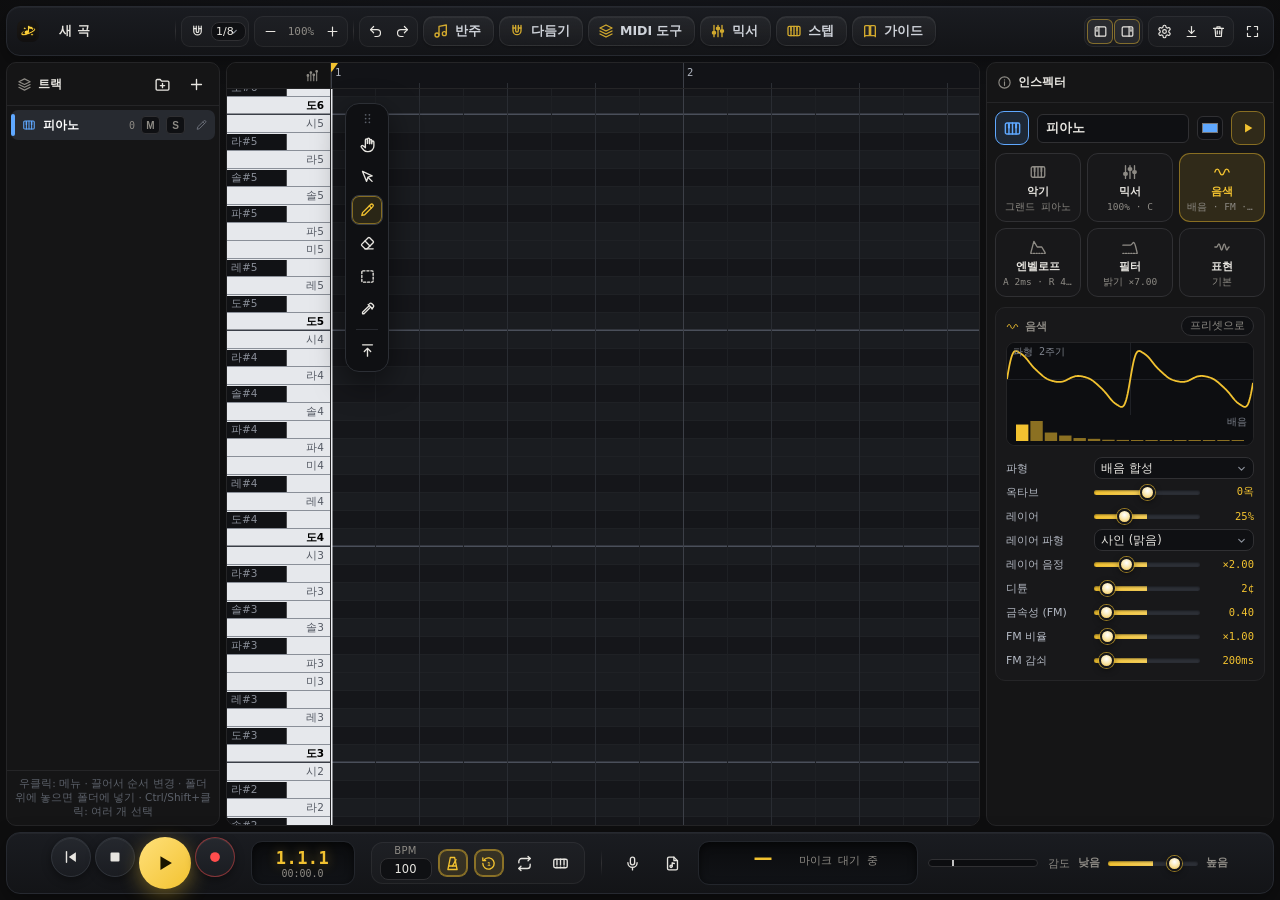
==== commit 0e4135ce: "Add files via upload" ====
--- a/edit.html
+++ b/edit.html
@@ -1,14862 +1,565 @@
-<!doctype html><html><head><meta charset=utf8><meta name=viewport content="width=device-width,initial-scale=1,viewport-fit=cover"><link rel="icon" type="image/png" href="[data-uri]"><link rel="apple-touch-icon" href="assets/apple-touch-icon.png"><script src="js/common/ui-scale.js?v=20261126b"></script><script src="js/common/i18n.js?v=20261126b"></script><script src="lang/common.js"></script><script src="lang/edit.js?v=20261126a"></script><script src="js/common/theme.js?v=20261126b"></script><script src="js/common/base-assets.js?v=20261126b"></script><link rel="stylesheet" href="css/light-edit.css"><style>:root{color-scheme:light;box-sizing:border-box;padding-top:env(safe-area-inset-top,0px);padding-bottom:env(safe-area-inset-bottom,0px)}html{scroll-padding-top:env(safe-area-inset-top,0px)}body{margin:0;padding:0;font:14px -apple-system,BlinkMacSystemFont,sans-serif;background:#fff;color:#000}img{max-width:100%}[hidden]:not([hidden=until-found i]){display:none!important}/* 학습 창: 헤더의 「학습」 버튼으로 여는 떠 있는 창 (같은 폴더의 learning.html) */
-.lbtn{display:inline-flex;align-items:center;gap:6px;height:22px;padding:0 9px;background:none;border:0;border-radius:3px;color:var(--fg);white-space:nowrap;flex:none}
-.lbtn:hover{background:var(--hover)}
-.lbtn.on{color:var(--accent)}
-.lbtn .ic{color:inherit}
-.lwin{position:fixed;z-index:9100;display:flex;flex-direction:column;min-width:0;min-height:0;background:rgba(34,34,40,.82);-webkit-backdrop-filter:blur(22px) saturate(1.4);backdrop-filter:blur(22px) saturate(1.4);border:1px solid var(--line2);border-radius:18px;box-shadow:var(--shadow);overflow:hidden}
-.lhead{display:flex;align-items:center;gap:4px;height:34px;padding:0 8px 0 12px;flex:none;background:var(--head);border-bottom:1px solid var(--line);cursor:grab;user-select:none;-webkit-user-select:none;touch-action:none}
-.lwin.drag .lhead{cursor:grabbing}
-.ltitle{display:flex;align-items:center;gap:7px;font-weight:600;min-width:0;white-space:nowrap;overflow:hidden;text-overflow:ellipsis}
-.ltitle .ic{color:var(--accent)}
-.lhead .ib{width:26px;height:24px;border-radius:8px}
-.lhead .ib.lclose:hover{background:var(--danger);color:#1a0004}
-.lbody{position:relative;flex:1;min-height:0;background:#14161b}
-.lbody iframe{position:absolute;inset:0;width:100%;height:100%;border:0;background:#14161b}
-.lwin.drag .lbody iframe,.lwin.rsz .lbody iframe{pointer-events:none}
-.lgrip{position:absolute;right:0;bottom:0;width:20px;height:20px;cursor:nwse-resize;z-index:2;touch-action:none}
-.lgrip::before{content:"";position:absolute;right:6px;bottom:6px;width:8px;height:8px;border-right:2px solid rgba(255,255,255,.38);border-bottom:2px solid rgba(255,255,255,.38);border-radius:0 0 3px 0}
-.lwin:fullscreen{border-radius:0;border:0;background:#14161b}
-.lwin:fullscreen .lgrip{display:none}
-.lwin:fullscreen .lhead{cursor:default}
-.lwin.min{left:16px!important;top:auto!important;bottom:34px;width:auto!important;height:auto!important;border-radius:999px}
-.lwin.min .lbody,.lwin.min .lgrip{display:none}
-.lwin.min .lhead{border-bottom:0;cursor:pointer}
-/* 학습 창과 같은 떠 있는 창: 직접 그리기(Pixel-meow) · 에셋 스토어 */
-.xwin{z-index:9150}
-.slmidi{display:flex;align-items:center;gap:10px;margin-top:12px;padding-top:12px;border-top:1px solid var(--line)}.slmidi .btn{display:inline-flex;align-items:center;gap:6px;flex:none}.slmidi .hint{margin:0;font-size:12px}
-.lwdim{position:fixed;inset:0;z-index:9090;background:rgba(12,14,18,.34);-webkit-backdrop-filter:blur(5px) saturate(.8);backdrop-filter:blur(5px) saturate(.8);opacity:0;pointer-events:none;transition:opacity .22s ease}
-.lwdim.on{opacity:1;pointer-events:auto;cursor:zoom-out}
-html[data-theme="light"] .lwdim{background:rgba(235,238,244,.42)}
-body.lwdim-on .toast{position:fixed;z-index:9200}
-/* 엔진 밖 새 창으로 꺼낸 떠 있는 창: 창 전체를 채움 */
-body.popbody>.xwin.xpopped{position:fixed!important;inset:0!important;width:auto!important;height:auto!important;border-radius:0!important;border:0!important;box-shadow:none!important}
-.xwin.xpopped .lgrip,.xwin.xpopped [data-xw="min"],.xwin.xpopped [data-xw="full"]{display:none!important}
-.xwin.xpopped .lhead{cursor:default}
-.xwin.xpopped [data-xw="pop"] .ic{transform:rotate(180deg)}
-.xwin .lhead{gap:6px}
-.xwin .lbody{background:#14161b}
-#pmo .lbody iframe{background:#fff}
-#slo .lbody,#slo .lbody iframe{background:#0a0b0d}
-.xwin .xchk{display:inline-flex;align-items:center;gap:5px;font-size:12px;font-weight:600;white-space:nowrap;cursor:pointer;opacity:.9}
-.xwin .xchk input{margin:0;accent-color:var(--accent)}
-.slbusy{position:absolute;inset:0;z-index:3;display:flex;align-items:center;justify-content:center;background:rgba(10,11,13,.42);backdrop-filter:blur(6px);-webkit-backdrop-filter:blur(6px);cursor:progress}
-.slbusy .slbox{display:flex;flex-direction:column;align-items:center;gap:10px;min-width:240px;padding:20px 26px;border-radius:16px;background:rgba(20,22,27,.88);border:1px solid rgba(242,194,48,.35);box-shadow:0 14px 40px rgba(0,0,0,.45);color:#e8eaee}
-.slbusy b{font:700 30px var(--f-mono);color:#f2c230;letter-spacing:.5px}
-.slbusy .slbar{width:100%;height:6px;border-radius:99px;background:rgba(255,255,255,.1);overflow:hidden}
-.slbusy .slbar i{display:block;height:100%;width:0;border-radius:99px;background:#f2c230;transition:width .25s ease}
-.slbusy span{font-size:12.5px;font-weight:600;opacity:.85}
-.audet .audic{width:26px;height:26px;flex:none;display:grid;place-items:center;border-radius:6px;background:linear-gradient(160deg,rgba(124,108,240,.32),rgba(42,179,198,.2));color:#c9c2ff}.audet .audic .ic{width:15px;height:15px}
-.gaud .ausl{position:absolute;left:4px;bottom:5px;font:600 9px var(--f-mono);line-height:1.4;padding:0 5px;border-radius:999px;background:rgba(242,194,48,.9);color:#1a1500;pointer-events:none}
-.xwin .pmst{color:var(--ok);font-weight:600;font-size:12px;min-width:0;overflow:hidden;text-overflow:ellipsis;white-space:nowrap;max-width:30%}
-.xacts{display:inline-flex;align-items:center;gap:6px;flex:none}
-.xwin .lhead .xbtn{display:inline-flex;align-items:center;justify-content:center;text-align:center;min-width:78px;height:26px;padding:0 14px;font-size:12px;font-weight:600;line-height:1;border-radius:8px}
-.xsep{width:1px;height:18px;background:var(--line2);margin:0 2px;flex:none}
-.xwin.min .xacts,.xwin.min .xsep,.xwin.min .pmst,.xwin.min .pmedit{display:none}
-.lhead .pmedit{display:inline-flex;align-items:center;gap:6px;padding:2px 10px;border-radius:999px;background:rgba(233,189,12,.16);color:var(--accent);font-size:11.5px;font-weight:600;max-width:34%;overflow:hidden;text-overflow:ellipsis;white-space:nowrap}
-.lhead .pmedit[hidden]{display:none}
-/* UI 빌더 창 머리: 학습 창과 같은 모양 (제목 · 학습 · 축소 · 전체화면 · 새 창 · 닫기) */
-.panel.uibwin>.phead{height:34px;padding:0 8px 0 12px;gap:4px;align-items:center}
-.panel.uibwin>.phead .pcol,.panel.uibwin>.phead .pmenu{display:none}
-.panel.uibwin>.phead .ptab{background:none!important;border:0!important;padding:0;height:auto;color:var(--fg);font-weight:600;gap:7px;order:0}
-.panel.uibwin>.phead .ptab .ic,.panel.uibwin>.phead .ptab .ticon{color:var(--accent)}
-.panel.uibwin>.phead .spacer{order:1}.panel.uibwin>.phead .plearn{order:2}.panel.uibwin>.phead [data-uibw=min]{order:3}.panel.uibwin>.phead [data-uibw=full]{order:4}.panel.uibwin>.phead .ppop{order:5}.panel.uibwin>.phead .pclose{order:6}
-.panel.uibwin>.phead .ib,.panel.uibwin>.phead .ppop,.panel.uibwin>.phead .pclose{width:26px;height:24px;border-radius:8px;display:inline-flex;align-items:center;justify-content:center;align-self:center}
-.panel.uibwin>.phead .pclose:hover{background:var(--danger);color:#1a0004}
-.panel.uibwin.collapsed>.phead [data-uibw=full]{display:none}
-.panel.uibwin .uibBar [data-a=full]{display:none}
-/* 창별 학습: 창 머리글의 「학습」 버튼 · 상황별 안내 */
-.plearn{display:inline-flex;align-items:center;gap:4px;height:22px;padding:0 7px 0 5px;margin-right:2px;background:none;border:0;border-radius:5px;color:var(--mute);font:inherit;font-size:11px;white-space:nowrap;flex:none;align-self:center}
-.plearn:hover{background:var(--hover);color:var(--accent)}
-/* 기능 가이드 「직접 해 보기」로 꺼낸 창을 잠깐 반짝임 */
-.gdflash{animation:gdflash 1.6s ease-out}
-@keyframes gdflash{0%,55%{box-shadow:inset 0 0 0 2px var(--accent,#f6cd2a),0 0 0 4px rgba(246,205,42,.28)}100%{box-shadow:none}}
-.plearn .ic{width:13px;height:13px;color:inherit}
-.lnudge{position:fixed;left:16px;bottom:72px;z-index:9050;display:flex;align-items:flex-start;gap:10px;max-width:min(360px,calc(100vw - 32px));padding:11px 12px;background:var(--head);color:var(--fg);border:1px solid var(--line2);border-left:3px solid var(--accent);border-radius:10px;box-shadow:var(--shadow);opacity:0;transform:translateY(8px);pointer-events:none;transition:opacity .2s,transform .2s}
-.lnudge.on{opacity:1;transform:none;pointer-events:auto}
-.lnudge>.ic{width:16px;height:16px;flex:none;margin-top:1px;color:var(--accent)}
-.lnudge .ln-t{font-weight:600}
-.lnudge .ln-d{margin-top:2px;color:var(--mute);line-height:1.45}
-.lnudge .ln-b{display:flex;gap:6px;margin-top:9px}
-.linfo .li-s{margin:0 0 12px;line-height:1.6}
-.linfo .li-m{display:flex;flex-wrap:wrap;align-items:center;gap:6px;margin-bottom:14px}
-.linfo .li-lv{padding:2px 10px;border-radius:999px;background:var(--hover);color:var(--accent);font-size:12px;font-weight:600}
-.linfo .li-k{padding:1px 8px;border-radius:8px;background:var(--hover);color:var(--mute);font:500 12px var(--f-mono,ui-monospace,monospace)}
-.linfo .li-h{margin:0 0 6px;font-weight:600}
-.linfo ol{margin:0;padding-left:22px;color:var(--mute);line-height:1.75}
-@media (prefers-reduced-transparency:reduce){.lwin{background:rgba(34,34,40,.98);-webkit-backdrop-filter:none;backdrop-filter:none}}
-
-/* 버튼 색: 회색 모드 (설정 > 화면 > 버튼 색 · 기본) — 유니티처럼 패널보다 살짝 밝은 회색 + 흰 글자. 노란 그림자·강조 배경도 회색으로 */
-html.btn-gray{--sel:#5c5e67;--y1:#686a74;--sel-fg:#f4f4f7}
-html.btn-gray[data-theme="light"]{--sel:#d3d5dc;--y1:#dfe1e6;--sel-fg:#18181e}
-html.btn-gray .btn.pri,html.btn-gray .tbtn.playbtn{border:1px solid rgba(255,255,255,.10)}
-html.btn-gray[data-theme="light"] .btn.pri,html.btn-gray[data-theme="light"] .tbtn.playbtn{border-color:rgba(0,0,0,.10)}
-/* 회색 모드: 선택 항목의 노란 빛·노란 바탕도 회색으로 (계층 구조 · 프로젝트 · 타일 선택 · 설정 목차 · 자동완성) */
-html.btn-gray .tr.on{box-shadow:0 2px 8px rgba(0,0,0,.28)}
-html.btn-gray[data-theme="light"] .tr.on{box-shadow:0 1px 4px rgba(0,0,0,.12)}
-html.btn-gray .gi.on,html.btn-gray .tpi.on,html.btn-gray .tpnode.on,html.btn-gray .toc.on,html.btn-gray .aci.on,html.btn-gray .kbt tbody tr.sel td{background:color-mix(in srgb,var(--sel) 55%,transparent)}
-html.btn-gray .tpi.on{border-color:var(--sel)}
-html.btn-gray .btn.pri,html.btn-gray .tbtn.playbtn{box-shadow:0 4px 16px rgba(0,0,0,.35)}
-html.btn-gray .addsplit,html.btn-gray .playgrp .playopt{box-shadow:0 4px 16px rgba(0,0,0,.3)}
-html.btn-gray .stkc.on{box-shadow:0 0 0 1px var(--accent),0 6px 18px rgba(0,0,0,.3)}
-/* 테마 버튼: 다크일 때 해(→ 라이트로), 라이트일 때 달(→ 다크로) */
-#bTheme .th-moon,html[data-theme="light"] #bTheme .th-sun{display:none}
-html[data-theme="light"] #bTheme .th-moon{display:block}
-</style>
-<!-- 마이페이지 「실행」으로 열면 에디터 화면 대신 로딩 화면 (플레이가 시작되면 사라짐) -->
-<style>html.prjload body>*:not(#prjLoad){visibility:hidden}
-#prjLoad{display:none}html.prjload #prjLoad{position:fixed;inset:0;z-index:2147483000;display:flex;flex-direction:column;align-items:center;justify-content:center;gap:18px;background:#0b0c0f;color:#e8eaee;font:600 14px -apple-system,BlinkMacSystemFont,"IBM Plex Sans KR","Noto Sans KR",sans-serif}
-#prjLoad .pl-spin{width:42px;height:42px;border-radius:50%;border:3px solid rgba(255,255,255,.12);border-top-color:#e9bd0c;animation:plspin .8s linear infinite}
-#prjLoad .pl-name{font-size:18px;font-weight:700;max-width:80vw;overflow:hidden;text-overflow:ellipsis;white-space:nowrap}
-#prjLoad .pl-sub{font-size:12.5px;font-weight:500;opacity:.6}
-@keyframes plspin{to{transform:rotate(360deg)}}</style>
-<style id="edLoadCss">
-/* 에디터 로딩 화면 (#edLoad) — 엔진 모듈 · 프로젝트 · 에셋을 불러오는 동안. 움직임은 transform/opacity만 써서 무거운 스크립트를 읽는 중에도 끊기지 않음 */
-#edLoad{position:fixed;inset:0;z-index:2147482000;display:flex;align-items:center;justify-content:center;overflow:hidden;background:#0b0c10;color:#eceef3;font:500 13px -apple-system,BlinkMacSystemFont,"IBM Plex Sans KR","Noto Sans KR",sans-serif;transition:opacity .45s ease,visibility .45s}
-#edLoad.out{opacity:0;visibility:hidden;pointer-events:none}
-#edLoad .el-bg{position:absolute;inset:-64px;background-image:linear-gradient(rgba(255,255,255,.035) 1px,transparent 1px),linear-gradient(90deg,rgba(255,255,255,.035) 1px,transparent 1px);background-size:32px 32px;animation:elDrift 9s linear infinite;-webkit-mask:radial-gradient(ellipse at center,#000 10%,transparent 70%);mask:radial-gradient(ellipse at center,#000 10%,transparent 70%)}
-#edLoad .el-glow{position:absolute;width:640px;height:640px;left:50%;top:50%;margin:-320px 0 0 -320px;border-radius:50%;background:radial-gradient(circle,rgba(233,189,12,.16),rgba(233,189,12,0) 62%);animation:elBreath 3.6s ease-in-out infinite}
-#edLoad .el-card{position:relative;display:flex;flex-direction:column;align-items:center;width:min(360px,86vw);transition:transform .45s ease}
-#edLoad.out .el-card{transform:translateY(-8px) scale(.98)}
-#edLoad .el-map{display:grid;grid-template-columns:repeat(5,15px);gap:3px;padding:12px;border-radius:14px;background:rgba(255,255,255,.035);box-shadow:0 0 0 1px rgba(255,255,255,.07),0 18px 50px rgba(0,0,0,.45);margin-bottom:22px}
-#edLoad .el-map i{width:15px;height:15px;border-radius:3px;background:var(--c);transform:scale(0);opacity:0;animation:elTile 3.2s cubic-bezier(.3,1.5,.5,1) infinite;animation-delay:var(--d);box-shadow:inset 0 -3px 0 rgba(0,0,0,.18),inset 0 1px 0 rgba(255,255,255,.18)}
-#edLoad .el-map i.h{border-radius:50%;box-shadow:0 0 0 2px #e9bd0c,0 0 14px rgba(233,189,12,.7)}
-#edLoad .el-brand{font:700 10.5px/1 "IBM Plex Mono",ui-monospace,monospace;letter-spacing:.32em;color:#e9bd0c;margin-bottom:9px;padding-left:.32em}
-#edLoad .el-name{font-size:20px;font-weight:700;letter-spacing:-.01em;max-width:100%;overflow:hidden;text-overflow:ellipsis;white-space:nowrap;margin-bottom:10px}
-#edLoad .el-meta{display:flex;gap:6px;min-height:22px;margin-bottom:20px;flex-wrap:wrap;justify-content:center}
-#edLoad .el-meta span{font-size:11.5px;padding:3px 9px;border-radius:999px;background:rgba(255,255,255,.06);color:rgba(236,238,243,.72);box-shadow:inset 0 0 0 1px rgba(255,255,255,.07);animation:elIn .35s ease both}
-#edLoad .el-meta b{color:#eceef3;font-weight:700;margin-left:4px;font-variant-numeric:tabular-nums}
-#edLoad .el-bar{position:relative;width:100%;height:4px;border-radius:4px;background:rgba(255,255,255,.08);overflow:hidden}
-#edLoad .el-bar>i{position:absolute;inset:0;transform-origin:0 50%;transform:scaleX(.02);background:linear-gradient(90deg,#c99a06,#e9bd0c 60%,#ffe27a);border-radius:4px;transition:transform .35s cubic-bezier(.2,.8,.2,1)}
-#edLoad .el-bar>s{position:absolute;top:0;bottom:0;width:30%;background:linear-gradient(90deg,transparent,rgba(255,255,255,.45),transparent);animation:elShine 1.4s ease-in-out infinite}
-#edLoad .el-stat{display:flex;justify-content:space-between;width:100%;margin-top:10px;font-size:12px;color:rgba(236,238,243,.6)}
-#edLoad .el-stat span:last-child{font:600 11.5px "IBM Plex Mono",ui-monospace,monospace;color:rgba(236,238,243,.85);font-variant-numeric:tabular-nums}
-#edLoad .el-tip{position:absolute;left:50%;bottom:34px;transform:translateX(-50%);display:flex;align-items:center;gap:9px;width:max-content;max-width:min(560px,88vw);padding:8px 14px;border-radius:10px;background:rgba(255,255,255,.04);box-shadow:inset 0 0 0 1px rgba(255,255,255,.06);font-size:12.5px;color:rgba(236,238,243,.75)}
-#edLoad .el-tip b{flex:none;font:700 10px "IBM Plex Mono",ui-monospace,monospace;letter-spacing:.12em;color:#16161a;background:#e9bd0c;border-radius:4px;padding:3px 6px}
-#edLoad .el-tip span{transition:opacity .3s}
-#edLoad .el-tip span.fade{opacity:0}
-html[data-theme="light"] #edLoad{background:#f4f5f8;color:#16171c}
-html[data-theme="light"] #edLoad .el-bg{background-image:linear-gradient(rgba(0,0,0,.05) 1px,transparent 1px),linear-gradient(90deg,rgba(0,0,0,.05) 1px,transparent 1px)}
-html[data-theme="light"] #edLoad .el-map{background:#fff;box-shadow:0 0 0 1px rgba(0,0,0,.07),0 18px 40px rgba(20,22,40,.12)}
-html[data-theme="light"] #edLoad .el-brand{color:#a37c00}
-html[data-theme="light"] #edLoad .el-meta span{background:rgba(0,0,0,.05);color:rgba(22,23,28,.65);box-shadow:inset 0 0 0 1px rgba(0,0,0,.06)}
-html[data-theme="light"] #edLoad .el-meta b{color:#16171c}
-html[data-theme="light"] #edLoad .el-bar{background:rgba(0,0,0,.08)}
-html[data-theme="light"] #edLoad .el-stat{color:rgba(22,23,28,.55)}
-html[data-theme="light"] #edLoad .el-stat span:last-child{color:rgba(22,23,28,.8)}
-html[data-theme="light"] #edLoad .el-tip{background:#fff;box-shadow:0 0 0 1px rgba(0,0,0,.06),0 6px 20px rgba(20,22,40,.06);color:rgba(22,23,28,.72)}
-@keyframes elTile{0%{transform:scale(0);opacity:0}12%{transform:scale(1);opacity:1}72%{transform:scale(1);opacity:1}86%,100%{transform:scale(0);opacity:0}}
-@keyframes elDrift{to{transform:translate(32px,32px)}}
-@keyframes elBreath{0%,100%{transform:scale(.9);opacity:.75}50%{transform:scale(1.06);opacity:1}}
-@keyframes elShine{0%{transform:translateX(-120%)}100%{transform:translateX(420%)}}
-@keyframes elIn{from{opacity:0;transform:translateY(4px)}}
-@media (prefers-reduced-motion:reduce){#edLoad .el-bg,#edLoad .el-glow,#edLoad .el-bar>s{animation:none}#edLoad .el-map i{animation:none;transform:none;opacity:1}}
-</style>
-<script>try{if(/[?&]play=1(&|$)/.test(location.search)){document.documentElement.classList.add('prjload');setTimeout(()=>document.documentElement.classList.remove('prjload'),12000)}}catch(e){}</script>
-</head><body><div id="prjLoad" role="status" aria-live="polite"><div class="pl-spin"></div><div class="pl-name" id="prjLoadName">게임 불러오는 중…</div><div class="pl-sub">Thaniya Engine</div></div><div id="edLoad" role="status" aria-live="polite" aria-label="Thaniya Engine 불러오는 중"><div class="el-bg"></div><div class="el-glow"></div>
-<div class="el-card"><div class="el-map" aria-hidden="true"></div><div class="el-brand">THANIYA ENGINE</div><div class="el-name" id="elName">프로젝트 여는 중</div><div class="el-meta" id="elMeta"></div>
-<div class="el-bar"><i id="elFill"></i><s></s></div><div class="el-stat"><span id="elStep">엔진 준비 중</span><span id="elPct">0%</span></div></div>
-<div class="el-tip"><b>TIP</b><span id="elTip"></span></div></div>
+<!DOCTYPE html>
+<html lang="ko">
+<head>
+<meta charset="utf-8">
+<link rel="icon" href="./Asset/icon.png" type="image/png">
+<link rel="manifest" href="./install/manifest.webmanifest">
+<meta name="theme-color" content="#0a0b0d">
+<meta name="apple-mobile-web-app-capable" content="yes">
+<meta name="mobile-web-app-capable" content="yes">
+<meta name="apple-mobile-web-app-title" content="SoundLab">
+<link rel="apple-touch-icon" href="./install/icons/apple-touch-icon.png">
+<link rel="stylesheet" href="./install/update/update-notifier.css">
+<script src="./install/update/app-version.js" defer></script>
+<script src="./install/update/update-notifier.js" defer></script>
+<script src="./install/install.js" defer></script>
+<link rel="stylesheet" href="./install/update/version-panel.css">
+<script src="./install/update/version-panel.js" defer></script>
+<meta name="viewport" content="width=device-width, initial-scale=1, maximum-scale=1, user-scalable=no, viewport-fit=cover">
+<title>Thaniya-SoundLab</title>
+<link rel="stylesheet" href="app.css?v=20261126p">
+</head>
+<body data-page="edit">
+
+<header id="topbar" class="panel">
+  <button class="logo" id="logoBtn" title="마이페이지 (내 곡 목록)"><b data-icon="logo" data-logo></b><span class="lgName">Thaniya-SoundLab</span></button>
+  <input type="text" id="songName" class="songName" maxlength="40" title="곡 이름 (클릭해서 바꾸기)">
+  <div id="toolDock" title="도구 패널을 여기로 끌어다 놓으면 고정돼요"></div>
+  <div class="sep"></div>
+  <div class="pill mobHide" title="격자 (스냅)">
+    <span class="ib" style="cursor:default" data-icon="magnet"></span>
+    <select id="grid"><option value="1">1/16</option><option value="2">1/8</option><option value="4">1/4</option><option value="8">1/2</option></select>
+  </div>
+  <div class="pill mobHide" title="확대/축소 — Ctrl+휠(화면 전체), Ctrl+Shift+휠(가로만), Ctrl+Alt+휠(세로만), Ctrl+우클릭 드래그">
+    <button class="ib" id="zoomOut" data-icon="minus"></button>
+    <span id="zoomVal">100%</span>
+    <button class="ib" id="zoomIn" data-icon="plus"></button>
+  </div>
+  <div class="sep"></div>
+  <div class="pill">
+    <button class="ib" id="undoBtn" data-icon="undo" title="되돌리기 (Ctrl+Z)"></button>
+    <button class="ib" id="redoBtn" data-icon="redo" title="다시 실행 (Ctrl+Shift+Z)"></button>
+  </div>
+  <div class="pill mobHide"><button class="ib wide" id="accBtn" title="반주 · 비트 만들기 — 추천 반주 · 샘플 반주 · 비트 (J)"><span data-icon="music"></span><span class="wl">반주</span></button></div>
+  <div class="pill mobHide"><button class="ib wide" id="ntBtn" title="노트 다듬기 — 퀀타이즈(박자에 맞추기) · 휴머나이즈(사람 손 느낌) · 고른 노트, 없으면 지금 트랙 전체 (U)"><span data-icon="magnet"></span><span class="wl">다듬기</span></button></div>
+  <div class="pill mobHide"><button class="ib wide" id="mtBtn" title="MIDI 도구 — 코드 만들기 · 아르페지오 · 스트럼 · 레가토 · 잘게 나누기 · 역행 · 상하 반전 (N)"><span data-icon="layers"></span><span class="wl">MIDI 도구</span></button></div>
+  <div class="pill mobHide"><button class="ib wide" id="mixBtn" title="믹서 — 트랙별 EQ · 컴프 · 리버브/딜레이 · 팬 · 볼륨 · 레벨 미터 · 마스터 리미터 · LUFS (X)"><span data-icon="sliders"></span><span class="wl">믹서</span></button></div>
+  <div class="pill mobHide"><button class="ib wide" id="stepBtn" title="스텝 입력 (Musical Typing) — 컴퓨터 키보드(모바일은 터치 건반)로 연주해서 멜로디 넣기 (K)"><span data-icon="keys"></span><span class="wl">스텝</span></button></div>
+  <div class="pill mobHide"><button class="ib wide" id="guideBtn" title="기능 가이드 — 기능별 사용법을 시범 영상으로 보기 (F1)"><svg class="i" viewBox="0 0 24 24"><path d="M4 5.5A1.5 1.5 0 0 1 5.5 4H11v15H5.5A1.5 1.5 0 0 0 4 20.5z"/><path d="M20 5.5A1.5 1.5 0 0 0 18.5 4H13v15h5.5a1.5 1.5 0 0 1 1.5 1.5z"/></svg><span class="wl">가이드</span></button></div>
+  <div class="pill mobHide" hidden style="display:none"><button class="ib wide" id="scoreBtn" title="악보 만들기 — 다중 악기 악보 · 피아노 악보를 PDF로 (드럼은 빠져요)"><span data-icon="score"></span><span class="wl">악보</span></button></div>
+  <div class="spacer"></div>
+  <div class="pill engOnly mobHide"><button class="ib engSave" id="engSaveBtn" data-icon="upload" title="이 곡을 Thaniya Engine 프로젝트에 오디오로 저장 (Ctrl+S)"></button></div>
+  <div class="pill">
+    <button class="ib" id="toggleL" data-icon="panelL" title="트랙 패널 보이기/숨기기 (Ctrl+[)"></button>
+    <button class="ib" id="toggleR" data-icon="panelR" title="인스펙터 보이기/숨기기 (Ctrl+])"></button>
+  </div>
+  <div class="pill mobHide">
+    <button class="ib" id="setBtn" data-icon="gear" title="설정 — 박자 · 스케일 · 메트로놈 · 단축키 · 튜토리얼"></button>
+    <button class="ib" id="midiBtn" data-icon="download" title="내보내기 — 악보 · 피아노 롤 영상 · MP3 · MIDI · 프로젝트"></button>
+    <button class="ib" id="clearBtn" data-icon="trash" title="현재 트랙 노트 모두 지우기"></button>
+    <button class="ib kbHide" id="helpBtn" title="단축키 도움말">?</button>
+    <button class="ib kbHide" id="tutBtn" title="튜토리얼 (처음 쓰는 법 둘러보기)"><svg class="i" viewBox="0 0 24 24"><path d="M4 5.5A1.5 1.5 0 0 1 5.5 4H11v15H5.5A1.5 1.5 0 0 0 4 20.5z"/><path d="M20 5.5A1.5 1.5 0 0 0 18.5 4H13v15h5.5a1.5 1.5 0 0 1 1.5 1.5z"/></svg></button>
+  </div>
+  <button class="ib" id="fsBtn" data-icon="fsEnter" title="전체화면 (F11)"></button>
+  <button class="ib" id="moreBtn" title="더보기 메뉴"><svg class="i" viewBox="0 0 24 24"><circle cx="5" cy="12" r="1.2"/><circle cx="12" cy="12" r="1.2"/><circle cx="19" cy="12" r="1.2"/></svg></button>
+</header>
+
+<div id="main">
+  <aside id="side" class="panel">
+    <div class="phead"><span class="tag"><span data-icon="layers"></span>트랙</span><span class="hbtns"><button class="ib" id="addFolder" data-icon="folderPlus" title="빈 폴더 추가 (트랙을 끌어서 넣기 · 묶기는 Ctrl+G)"></button><button class="ib" id="addTrack" data-icon="plus" title="트랙 추가"></button></span></div>
+    <div id="trackList"></div>
+    <div class="sideHint">우클릭: 메뉴 · 끌어서 순서 변경 · 폴더 위에 놓으면 폴더에 넣기 · Ctrl/Shift+클릭: 여러 개 선택</div>
+  </aside>
+  <div class="rz" id="rzL" title="끌어서 크기 조절 · 왼쪽 끝까지 끌거나 더블클릭하면 숨기기"></div>
+  <section id="center" class="panel">
+    <div id="editor">
+      <div id="corner"><button class="ib" id="velBtn" title="세기(벨로시티) 레인 보이기/숨기기 (V)"><svg class="i" viewBox="0 0 24 24"><path d="M5 20V12M10 20V7M15 20v-9M20 20V5"/><circle cx="5" cy="11" r="1.4" fill="currentColor"/><circle cx="10" cy="6" r="1.4" fill="currentColor"/><circle cx="15" cy="10" r="1.4" fill="currentColor"/><circle cx="20" cy="4" r="1.4" fill="currentColor"/></svg></button></div>
+      <div id="rulerWrap"><canvas id="ruler"></canvas></div>
+      <div id="keysWrap"><canvas id="keys"></canvas></div>
+      <div id="rollWrap"><canvas id="roll"></canvas><div id="scroller"><div id="spacer"></div></div><div id="rollPad"><button class="sspFab" id="rpFab" aria-label="선택한 노트 옮기기"><svg class="i" viewBox="0 0 24 24"><path d="M12 3v18M3 12h18M9 6l3-3 3 3M9 18l3 3 3-3M6 9l-3 3 3 3M18 9l3 3-3 3"/></svg></button><button class="sspLinkF" id="rpLinkF" type="button" title="이어 부르기 — 앞 음과 한 음처럼 부드럽게 잇기"><svg class="i" viewBox="0 0 24 24"><path d="M4 16c3-7 6-7 8-4s5 3 8-4"/><circle cx="4" cy="16" r="1.6" fill="currentColor"/><circle cx="20" cy="8" r="1.6" fill="currentColor"/></svg><span>잇기</span></button><div class="sspPad"><button class="sspB" data-mv="up" aria-label="반음 위로"><svg class="i" viewBox="0 0 24 24"><path d="M6 15l6-6 6 6"/></svg></button><button class="sspB" data-mv="left" aria-label="음 길이만큼 왼쪽"><svg class="i" viewBox="0 0 24 24"><path d="M15 6l-6 6 6 6"/></svg></button><button class="sspB sspX" id="rpClose" aria-label="접기"><svg class="i" viewBox="0 0 24 24"><path d="M7 7l10 10M17 7L7 17"/></svg></button><button class="sspB" data-mv="right" aria-label="음 길이만큼 오른쪽"><svg class="i" viewBox="0 0 24 24"><path d="M9 6l6 6-6 6"/></svg></button><button class="sspB" data-mv="down" aria-label="반음 아래로"><svg class="i" viewBox="0 0 24 24"><path d="M6 9l6 6 6-6"/></svg></button><button class="sspB sspLk" id="rpLk" aria-label="이어 부르기" title="이어 부르기 (앞 음과 잇기 · 다시 누르면 풀기)"><svg class="i" viewBox="0 0 24 24"><path d="M4 16c3-7 6-7 8-4s5 3 8-4"/><circle cx="4" cy="16" r="1.6" fill="currentColor"/><circle cx="20" cy="8" r="1.6" fill="currentColor"/></svg></button><button class="sspB sspDel" id="rpDel" aria-label="선택한 노트 삭제" data-icon="trash"></button></div></div><div id="linkHint"><span class="lhIc"><svg class="i" viewBox="0 0 24 24"><path d="M4 16c3-7 6-7 8-4s5 3 8-4"/><circle cx="4" cy="16" r="1.6" fill="currentColor"/><circle cx="20" cy="8" r="1.6" fill="currentColor"/></svg></span><span class="lhTx" id="lhTx"></span><button class="lhBtn" id="lhBtn" type="button"></button></div><div id="pasteBadge"><b><span data-icon="paste"></span>붙여넣기</b><span id="pasteInfo"></span><span>클릭: 놓기 · Shift+클릭: 계속 놓기 · 우클릭/Esc: 취소 · Ctrl+휠: 확대 · 방향키: 화면 이동</span></div>
+      <div id="recPanel">
+        <div class="rpHead"><b><span data-icon="mic"></span>노트 변환 미리보기</b><span id="rpSrc"></span><span id="rpInfo"></span><span class="spacer" style="flex:1"></span><span id="rpBusy"></span></div>
+        <div class="rpBody">
+          <label class="rpf" title="피아노·악기: 동시에 울리는 음을 모두 / 목소리: 노래·허밍 / 음악: 섞인 소리에서 주선율 한 줄">모드<select id="rpMode"><option value="poly">피아노·악기 · 화음 전체</option><option value="voice">목소리 · 단선율</option><option value="music">음악 · 주선율 추출</option></select></label>
+          <label class="rpf" data-modes="voice music" title="높을수록 작은 음 변화도 새 노트로 나눠요">음 변화 민감도<input type="range" id="rpChange" min="0" max="1" step="0.01" value="0.6"><span class="v" id="rpChangeV"></span></label>
+          <label class="rpf" title="높을수록 작은 소리·여린 음도 노트로 잡아요">소리 감지<input type="range" id="rpVoice" min="0" max="1" step="0.01" value="0.55"><span class="v" id="rpVoiceV"></span></label>
+          <label class="rpf" data-modes="voice music" title="이보다 짧은 음은 무시해요">최소 길이<input type="range" id="rpMin" min="25" max="250" step="5" value="60"><span class="v" id="rpMinV"></span></label>
+          <label class="rpf" data-modes="voice music" title="같은 음을 다시 칠 때(소리가 커질 때) 노트를 나눠요">연타 분리<input type="range" id="rpOnset" min="0" max="1" step="0.01" value="0.5"><span class="v" id="rpOnsetV"></span></label>
+          <label class="rpf" title="노트 시작·길이를 맞출 격자">격자 맞춤<select id="rpQ"><option value="1">1/16</option><option value="0.5" selected>1/32 (촘촘)</option><option value="0.25">1/64 (아주 촘촘)</option><option value="0">끄기 (원래 타이밍)</option></select></label>
+          <label class="rpf" title="결과를 옥타브 단위로 옮겨요">옥타브<select id="rpOct"><option value="-2">−2</option><option value="-1">−1</option><option value="0" selected>그대로</option><option value="1">+1</option><option value="2">+2</option></select></label>
+          <label class="rpf" data-modes="poly" title="한 번에 칠 수 있는 최대 음 개수">동시음 최대<select id="rpPoly"><option>1</option><option>2</option><option>3</option><option>4</option><option>5</option><option selected>6</option><option>8</option></select></label>
+          <label class="rpf" data-modes="poly" title="소리가 이만큼 줄어들면 노트가 끝나요. 높을수록 페달처럼 길게">음 길이<input type="range" id="rpDrop" min="4" max="30" step="1" value="10"><span class="v" id="rpDropV"></span></label>
+          <label class="rpf" data-modes="poly" title="화음 중 가장 위 음(멜로디)만 남겨요" style="grid-template-columns:auto 1fr">멜로디만<input type="checkbox" id="rpMelody" style="justify-self:start;accent-color:var(--accent)"></label>
+        </div>
+        <div class="rpFoot">
+          <button class="btn" id="rpPlayRes"><span data-icon="play"></span>결과</button>
+          <button class="btn" id="rpPlayOrig"><span data-icon="play"></span>원본</button>
+          <button class="btn" id="rpPlayBoth"><span data-icon="play"></span>겹쳐 듣기</button>
+          <button class="btn" id="rpStop"><span data-icon="stop"></span></button>
+          <span style="flex:1"></span>
+          <button class="btn" id="rpRedo"><span data-icon="rec"></span>다시 녹음</button>
+          <button class="btn" id="rpCancel">취소</button>
+          <button class="btn primary" id="rpApply">적용 (Enter)</button>
+        </div>
+      </div></div>
+      <div id="velHead"><select id="laneSel" title="레인 종류 — 세기(V) · 오토메이션: 볼륨 · 팬 · 밝기 (B)"></select><div class="vhBtns"><button class="ib" id="laneClr" hidden title="이 트랙의 이 오토메이션 모두 지우기"><svg class="i" viewBox="0 0 24 24"><path d="M3 6h18M8 6V4h8v2M6 6l1 14h10l1-14"/></svg></button><button class="ib" id="velClose" data-icon="x" title="레인 숨기기 (V)"></button></div></div>
+      <div id="velWrap"><canvas id="vel"></canvas></div>
+    </div>
+  </section>
+  <div class="rz" id="rzR" title="끌어서 크기 조절 · 오른쪽 끝까지 끌거나 더블클릭하면 숨기기"></div>
+  <aside id="insp" class="panel">
+    <div class="phead"><span class="tag"><span data-icon="info"></span>인스펙터</span><span id="selInfo"></span></div>
+    <div id="inspBody">
+      <div class="insTop"><div class="bigIcon" id="insIcon"></div><input type="text" id="insName" maxlength="24"><input type="color" id="insColor" title="트랙 색상"><button id="insPlay" data-icon="play" title="미리 듣기 — 지금 소리 설정으로 짧은 프레이즈 재생 (P)"></button></div>
+      <div id="instSec">
+        <div class="prow"><span class="plab">악기</span><select id="insInst" style="grid-column:2/4"></select></div>
+        <button class="btn" id="insPreview" style="width:100%;justify-content:center;margin-top:8px"><span data-icon="play"></span>이 악기로 미리 듣기</button>
+        <div class="mhint" style="margin-top:8px">악기를 바꾸면 소리 설정이 그 악기의 기본값으로 바뀌어요.</div>
+      </div>
+      <div id="insSound"></div>
+    </div>
+  </aside>
+</div>
+
+<div id="editBar" class="panel">
+  <div class="ebRow">
+    <button class="ib" data-et="hand" data-icon="hand" title="손 — 화면 이동"></button>
+    <button class="ib" data-et="select" data-icon="select" title="선택"></button>
+    <button class="ib" data-et="pen" data-icon="pen" title="펜"></button>
+    <button class="ib" data-et="eraser" data-icon="eraser" title="지우개"></button>
+    <button class="ib" data-et="range" data-icon="range" title="영역 선택"></button>
+    <button class="ib" data-et="picker" data-icon="picker" title="스포이트"></button>
+    <span class="ebSep"></span>
+    <button class="ib" id="ebZoomOut" data-icon="minus" title="축소"></button>
+    <button class="ib" id="ebZoomIn" data-icon="plus" title="확대"></button>
+  </div>
+  <div class="ebRow ebActs">
+    <div class="ebHead" id="ebHead"></div>
+    <button class="btn ebA" data-ed="copy"><span class="ebI" data-icon="copy"></span><span class="ebL">복사</span></button>
+    <button class="btn ebA" data-ed="paste"><span class="ebI" data-icon="paste"></span><span class="ebL">붙여넣기</span></button>
+    <button class="btn ebA" data-ed="dup"><span class="ebI" data-icon="dup"></span><span class="ebL">복제</span></button>
+    <button class="btn ebA" data-ed="link"><span class="ebI"><svg class="i" viewBox="0 0 24 24"><path d="M4 16c3-7 6-7 8-4s5 3 8-4"/><circle cx="4" cy="16" r="1.6" fill="currentColor"/><circle cx="20" cy="8" r="1.6" fill="currentColor"/></svg></span><span class="ebL">이어 부르기</span></button>
+    <button class="btn ebA" data-ed="group"><span class="ebI" data-icon="layers"></span><span class="ebL">묶기</span></button>
+    <button class="btn ebA" data-ed="ungroup"><span class="ebI" data-icon="layers"></span><span class="ebL">묶음 풀기</span></button>
+    <button class="btn ebA" data-ed="del"><span class="ebI" data-icon="trash"></span><span class="ebL">삭제</span></button>
+    <button class="btn ebA" data-ed="all"><span class="ebI" data-icon="select"></span><span class="ebL">전체 선택</span></button>
+    <button class="btn ebA" data-ed="none"><span class="ebI" data-icon="x"></span><span class="ebL">선택 해제</span></button>
+    <button class="ib ebClose" id="ebClose" title="닫기">✕</button>
+  </div>
+  <button class="ib" id="ebFab" title="편집 메뉴 — 복사 · 붙여넣기 · 삭제 …"><span id="ebFabTx">편집</span></button>
+</div>
+
+<footer id="transport" class="panel">
+  <div class="grp" style="display:flex;gap:4px">
+    <button class="ib big" id="homeBtn" data-icon="home" title="처음으로"></button>
+    <button class="ib big" id="stopBtn" data-icon="stop" title="정지 (Esc)"></button>
+    <button class="ib big" id="playBtn" data-icon="play" title="재생/정지 (Space 짧게)"></button>
+    <button class="ib big rec" id="recBtn" data-icon="rec" title="녹음 (Shift+R) — 끝나면 노트 변환 미리보기"></button>
+  </div>
+  <div class="lcd"><div id="posBar">1.1.1</div><div id="posTime">00:00.0</div></div>
+  <div class="pill mobHide" style="gap:6px;padding:3px 8px">
+    <label class="stk">BPM<input id="bpm" type="number" min="40" max="240"></label>
+    <button class="ib" id="metroBtn" data-icon="metro" title="메트로놈"></button>
+    <button class="ib" id="countBtn" data-icon="countin" title="카운트인 1마디"></button>
+    <button class="ib" id="loopBtn" data-icon="loop" title="반복 구간 켜기/끄기 (L) — Shift+눈금자 끌기로 구간 정하기 · 눈금자 우클릭 = 마커 · 반복 메뉴"></button>
+    <button class="ib" id="midiInBtn" title="MIDI 키보드 연결"><svg class="i" viewBox="0 0 24 24"><rect x="2.5" y="6" width="19" height="12" rx="2"/><path d="M7 6v7M12 6v7M17 6v7"/><path d="M7 13v5M12 13v5M17 13v5" opacity=".5"/></svg></button>
+    <button class="ib midiRec" id="midiRecBtn" hidden title="MIDI 녹음"><svg class="i" viewBox="0 0 24 24"><circle cx="12" cy="12" r="5.5" fill="currentColor"/></svg><span>MIDI</span></button>
+  </div>
+  <div class="sep mobHide"></div>
+  <div class="mobHide" style="display:flex;align-items:center;gap:10px">
+    <button class="ib" id="monBtn" data-icon="mic" title="마이크 테스트 (녹음 없이 음정 확인)"></button>
+    <button class="ib" id="fileBtn" data-icon="upload" title="오디오 파일에서 멜로디 따기 (mp3, wav 등)"></button>
+    <input type="file" id="fileIn" accept="audio/*" hidden>
+    <div class="lcd pitch"><span id="pitchName">—</span><span id="pitchDetail">마이크 대기 중</span></div>
+    <div class="meter" title="입력 레벨 (흰 선 = 감도 기준)"><div id="meterFill"></div><div id="gateMark"></div></div>
+    <label class="lab">감도<span class="gEnd">낮음</span><input type="range" id="gate" min="0.002" max="0.05" step="0.001" value="0.012" style="direction:rtl;width:90px"><span class="gEnd">높음</span></label>
+  </div>
+</footer>
+
+<div id="moreM"><div class="moreBox"><div class="moreHead"><b>메뉴</b><button class="btn" id="moreClose">닫기</button></div><div id="moreBody"></div></div></div>
+
+<div id="palette">
+  <div class="pgrip" id="pgrip" title="끌어서 이동 · 상단 바에 놓으면 고정" data-icon="grip"></div>
+  <button class="ib tool" data-tool="hand" data-icon="hand" title="손 (Q) — 끌어서 화면 이동 · Space 누르는 동안 임시 전환"></button>
+  <button class="ib tool" data-tool="select" data-icon="select" title="선택 (W) — 드래그로 여러 노트 선택 · Shift 추가 · Alt+드래그 복제"></button>
+  <button class="ib tool" data-tool="pen" data-icon="pen" title="펜 (E) — 클릭·드래그로 노트 그리기"></button>
+  <button class="ib tool" data-tool="eraser" data-icon="eraser" title="지우개 (R) — 클릭·드래그로 지우기"></button>
+  <button class="ib tool" data-tool="range" data-icon="range" title="영역 선택 (T) — 사각형으로 영역을 지정해 노트 선택"></button>
+  <button class="ib tool" data-tool="picker" data-icon="picker" title="스포이트 (Y) — 노트를 찍어 그 트랙으로 전환"></button>
+  <div class="psep"></div>
+  <button class="ib" id="dockBtn" title="상단 바에 고정"></button>
+</div>
+
+<div id="modal"><div class="mcard">
+  <!-- 1단계: 악기 고르기 -->
+  <div class="mstep" id="stepPick">
+    <div class="mhead">
+      <div class="searchBox"><span data-icon="search"></span><input type="search" id="instSearch" placeholder="악기 검색 (예: 피아노, 류트, 칩, 8bit, 하프)"></div>
+      <button class="ib" id="mClose1" data-icon="x" title="닫기 (Esc)"></button>
+    </div>
+    <div class="themeWrap">
+      <button class="tnav l" id="thPrev" title="이전 테마">‹</button>
+      <div id="themeRow"></div>
+      <button class="tnav r" id="thNext" title="다음 테마">›</button>
+    </div>
+    <div class="famBar" id="famBar"></div>
+    <div id="instGrid"></div>
+    <div class="mfoot"><span class="mhint" id="pickHint">블록을 클릭하면 바로 들려줘요 · 더블클릭: 바로 추가</span><span class="spacer"></span>
+      <button class="btn" id="pickSet" disabled>세부 설정 ›</button><button class="btn primary" id="pickAdd" disabled>바로 추가</button></div>
+  </div>
+  <!-- 2단계: 트랙 설정 -->
+  <div class="mstep" id="stepSet">
+    <div class="mhead">
+      <button class="ib" id="mBack" data-icon="back" title="악기 바꾸기 — 악기 창에서 다시 고르기"></button>
+      <span class="title" id="mTitle">새 트랙</span><span class="spacer"></span>
+      <button class="ib" id="mClose2" data-icon="x" title="닫기 (Esc)"></button>
+    </div>
+    <div class="setBody">
+      <div class="setLeft">
+        <div class="preview" id="mPrev" title="눌러서 악기 바꾸기"><span class="em" id="mEm"></span><span class="nm" id="mInstName"></span><span class="bar" id="mBar"></span></div>
+        <div class="frow">악기<div class="mInstRow"><select id="mInst" title="악기 바꾸기 — 고르면 바로 들려줘요"></select><button type="button" class="btn sm" id="mInstPick" title="악기 창에서 들어 보며 고르기">둘러보기</button></div></div>
+        <div class="frow">이름<input type="text" id="mName" maxlength="24"></div>
+        <div class="frow">색상<input type="color" id="mColor"></div>
+        <button class="btn" id="mPreview"><span data-icon="play"></span>미리 듣기</button>
+      </div>
+      <div class="setRight" id="mSound"></div>
+    </div>
+    <div class="mfoot"><span class="mhint">슬라이더를 놓으면 바뀐 소리를 들려줘요</span><span class="spacer"></span>
+      <button class="btn" id="mCancel">취소</button><button class="btn primary" id="mOk">트랙 추가</button></div>
+  </div>
+</div></div>
+
+<div id="confirm"><div class="ccard">
+  <div class="cicon" data-icon="trash"></div>
+  <div class="ctitle" id="cTitle"></div><div class="cmsg" id="cMsg"></div>
+  <div class="cbtns"><button class="btn" id="cNo">취소</button><button class="btn danger" id="cYes">확인</button></div>
+</div></div>
+<div id="myPage">
+  <div class="mpTop">
+    <a class="mpBrand" href="./index.html" title="홈으로"><b data-icon="logo" data-logo></b><span class="lbl">Thaniya-SoundLab</span></a>
+    <span style="flex:1"></span>
+    <button class="btn" id="mpFs" title="전체화면" aria-label="전체화면"></button>
+    <a class="btn" id="mpHome" href="./index.html" title="홈" aria-label="홈"><span data-icon="homeH"></span><span class="lbl">홈</span></a>
+    <button class="btn" id="mpBack" title="편집 중인 곡으로" aria-label="편집 중인 곡으로"><span data-icon="pen"></span><span class="lbl">편집 중인 곡으로</span></button>
+  </div>
+  <div class="mpWrap">
+    <div class="mpHead">
+      <div class="avatar" data-icon="logo" data-logo></div>
+      <div><div class="mpTitle">마이페이지</div><div class="mpSub" id="mpSub"></div></div>
+      <span style="flex:1"></span>
+      <button class="btn" id="mpImport" title="파일 불러오기" aria-label="파일 불러오기"><span data-icon="upload"></span><span class="lbl">파일 불러오기</span></button>
+      <button class="btn primary" id="mpNew" title="새 곡 만들기" aria-label="새 곡 만들기"><span data-icon="plus"></span><span class="lbl">새 곡 만들기</span></button>
+    </div>
+    <div class="mpTools">
+      <div class="searchBox mpSearch"><span data-icon="search"></span><input type="search" id="mpSearch" placeholder="곡 이름 검색"></div>
+      <select id="mpSort"><option value="updated">최근 수정순</option><option value="created">만든 순</option><option value="name">이름순</option></select>
+      <button class="btn" id="mpSelBtn" title="선택" aria-label="선택"><span data-icon="clear"></span><span class="lbl">선택</span></button>
+      <span style="flex:1"></span>
+      <div class="mpStorage" title="이 브라우저에 저장된 용량"><div class="bar"><div id="mpStoreFill"></div></div><span id="mpStoreTxt"></span></div>
+    </div>
+    <div class="mpSelBar"><b id="mpSelCnt">0개 선택</b><button class="btn" id="mpSelAll">전체 선택</button><button class="btn danger" id="mpSelDel"><span data-icon="trash"></span>삭제</button><button class="btn" id="mpSelDone">완료</button></div>
+    <div id="mpGrid"></div>
+    <div class="mpDrop" id="mpDrop">여기에 파일을 놓으면 불러와요 (.json 프로젝트 · .mid MIDI)</div>
+  </div>
+  <input type="file" id="mpFile" accept=".json,.mid,.midi,application/json,audio/midi" multiple hidden>
+</div>
+<div id="accModal"><div class="acard">
+  <div class="mhead">
+    <div class="atabs"><button class="atab on" data-tab="rec" title="추천 반주"><span data-icon="sparkle"></span>추천 반주</button><button class="atab" data-tab="sample" title="샘플 반주"><span data-icon="music"></span>샘플 반주</button><button class="atab" data-tab="beat" title="비트"><span data-icon="drum"></span>비트</button></div>
+    <span class="spacer" style="flex:1"></span>
+    <button class="ib" id="accClose" data-icon="x" title="닫기 (Esc)"></button>
+  </div>
+  <div class="abody">
+    <div class="arow" id="paneRec">
+      <div class="rgCtl" id="rgCtl" style="display:flex;align-items:center">
+        <span class="rgCap">구간</span>
+        <div class="rgSeg" role="radiogroup" aria-label="반주 · 비트 구간"><button type="button" class="rgOpt on" data-rg="song" role="radio" aria-checked="true" title="멜로디가 있는 마디 전체에 맞춰요">곡 전체</button><button type="button" class="rgOpt" data-rg="custom" role="radio" aria-checked="false" title="편집 화면 보드에서 시작 ~ 끝 마디를 끌어서 골라요"><span data-icon="range"></span>직접 지정</button></div>
+        <span class="rgInfo" id="rgInfo"></span>
+      </div>
+      <label class="af">멜로디 트랙<select id="accSrc"></select></label>
+      <label class="af" title="코드를 바꾸는 간격">코드 간격<select id="accPer"><option value="auto">자동</option><option value="16">1마디마다</option><option value="8">2박마다</option></select></label>
+      <span style="flex:1"></span>
+      <span class="akey" id="accKeyInfo"></span>
+      <label class="af">조<select id="accKey"></select></label>
+    </div>
+    <div class="arow" id="paneSample" style="display:none">
+      <label class="af">조<select id="accSKey"></select></label>
+      <label class="af">코드 진행<select id="accProg"></select></label>
+    </div>
+    <div class="arow" id="paneBeat" style="display:none">
+      <label class="af">필인<select id="btFill"><option value="0">없음</option><option value="4" selected>4마디마다</option><option value="8">8마디마다</option></select></label>
+      <label class="chk"><input type="checkbox" id="btCrash" checked>첫 박 크래시</label>
+    </div>
+    <div><div class="asecT" id="tlTitle">코드 진행 <span class="mhint">· 칩을 눌러 마디마다 코드를 바꿀 수 있어요 · 편집 화면과 같이 스크롤돼요</span></div>
+      <div id="accTimeline"><div id="tlHead"></div><div class="tlRow" id="accChords"></div><div class="tlRow" id="accBeatRow"></div></div></div>
+    <div><div class="asecT">스타일</div><div id="accStyles" class="hrow"></div></div>
+    <div id="beatSec" style="display:none">
+      <div class="arow" style="margin-bottom:8px">
+        <div class="atabs"><button class="atab on" data-pat="A">기본 패턴</button><button class="atab" data-pat="B">필인 패턴</button></div>
+        <span class="mhint">칸 클릭: 끔 → 약하게 → 보통 → 강하게 · 우클릭: 끄기 · 이름 클릭: 소리 듣기</span>
+        <span style="flex:1"></span>
+        <button class="btn" id="btClear">비우기</button><button class="btn" id="btReset">프리셋으로</button>
+      </div>
+      <div id="seq"></div>
+      <div class="arow" style="margin-top:10px">
+        <label class="af">스윙<input type="range" id="btSwing" min="0" max="0.6" step="0.01" value="0"><span class="pval" id="btSwingV"></span></label>
+        <label class="af">세기<input type="range" id="btGain" min="0.3" max="1" step="0.05" value="0.85"><span class="pval" id="btGainV"></span></label>
+        <label class="af">사람 느낌<input type="range" id="btHuman" min="0" max="1" step="0.05" value="0.3"><span class="pval" id="btHumanV"></span></label>
+        <span style="flex:1"></span>
+        <label class="chk" title="전에 넣은 비트 트랙을 지우고 새로 넣어요"><input type="checkbox" id="btReplace" checked>이전 비트 바꾸기</label>
+      </div>
+    </div>
+    <div id="accParts">
+      <div class="apHead"><div class="asecT">파트 구성 <span class="mhint">· 파트마다 악기 · 연주 패턴 · 옥타브 · 볼륨을 바꾸거나, 꺼져 있는 파트를 켜서 더할 수 있어요 (스타일마다 기억해요)</span></div><span style="flex:1"></span><button type="button" class="btn sm" id="accCustReset" title="이 스타일의 파트 설정을 처음 상태로">스타일 기본값</button></div>
+      <div id="accLayers"></div>
+      <div class="arow apFeel">
+        <label class="af">반주 세기<input type="range" id="accGain" min="0.3" max="1" step="0.05" value="0.8"></label>
+        <label class="af" title="8분 뒷박을 살짝 뒤로 — 재즈 · 셔플 느낌">스윙<input type="range" id="accSwing" min="0" max="0.6" step="0.05" value="0"><span class="pval" id="accSwingV">없음</span></label>
+        <label class="af" title="타이밍 · 세기를 조금씩 흐트러뜨려 사람이 연주한 느낌">사람 손 느낌<input type="range" id="accHuman" min="0" max="1" step="0.05" value="0"><span class="pval" id="accHumanV">없음</span></label>
+        <span style="flex:1"></span>
+        <label class="chk" title="전에 자동으로 넣은 반주 트랙을 지우고 새로 넣어요"><input type="checkbox" id="accReplace" checked>이전 자동 반주 바꾸기</label>
+      </div>
+    </div>
+  </div>
+  <div class="mfoot">
+    <button class="btn" id="accPlay" title="미리 듣기"><span data-icon="play"></span>미리 듣기</button>
+    <button class="btn" id="accStop"><span data-icon="stop"></span></button>
+    <span class="mhint" id="accSum" style="margin-left:6px"></span>
+    <span style="flex:1"></span>
+    <button class="btn" id="accCancel">취소</button><button class="btn primary" id="accOk">반주 추가</button>
+  </div>
+</div></div>
+<div id="stepModal"><div class="scard">
+  <div class="mhead">
+    <div class="siTitle"><span class="siLogo" data-icon="keys"></span>스텝 입력</div>
+    <div class="siGrp siCtl" id="siOctGrp" data-tip="옥타브" data-key="- / +">
+      <span class="siCap">옥타브</span>
+      <div class="siOct"><button class="ib" id="siOctDn" data-tip="옥타브 내리기" data-key="-"><svg class="i" viewBox="0 0 24 24"><path d="M6 12h12"/></svg><kbd id="siOctDnK" hidden></kbd></button><b id="siOctV"></b><button class="ib" id="siOctUp" data-tip="옥타브 올리기" data-key="+"><svg class="i" viewBox="0 0 24 24"><path d="M6 12h12M12 6v12"/></svg><kbd id="siOctUpK" hidden></kbd></button></div>
+    </div>
+    <div class="siGrp siCtl siLenCtl"><span class="siCap">음 길이</span><button type="button" class="siLenBtn" id="siLenBtn" data-tip="음 길이 — 눌러서 고르기" data-key="; / '"></button><div class="siLenPop" id="siLenPop"><div class="atabs" id="siLens"></div></div></div>
+    <label class="chk siSwitch" data-tip="켜면 건반에서 손을 떼는 순간 바로 보드에 들어가요"><input type="checkbox" id="siAuto"><i></i><span>바로 입력</span></label>
+    <span style="flex:1"></span>
+    <button class="ib siHb" id="siHandTool" data-icon="hand" data-tip="손 도구 — 보드를 끌어서 화면만 옮기기 (노트는 안 건드려요)"></button>
+    <button class="ib siHb" id="siKbBtn" data-tip="키보드 배치 보기 · 연주 키 바꾸기"><span data-icon="keys"></span></button>
+    <button class="ib siHb siFsB" id="siFs" aria-label="전체화면"></button>
+    <button class="ib siHb" id="siClose" data-icon="x" data-tip="닫기" data-key="Esc"></button>
+  </div>
+  <div class="siKbPop" id="siKbPop">
+    <div class="siKbPopHead"><b>키보드 배치</b><span class="siPopSub">누르면 노란색으로 켜져요</span><span style="flex:1"></span><button class="btn sm" id="siRemapBtn"><span data-icon="rename"></span>연주 키 바꾸기</button><button class="ib" id="siKbClose" data-icon="x"></button></div>
+    <div class="siKb" id="siKb"></div>
+  </div>
+  <div class="sbody">
+    <div class="siRemapBar" id="siRemapBar"><span id="siRemapMsg"></span><span style="flex:1"></span><button class="btn sm" id="siRemapReset">기본 배치로</button><button class="btn sm primary" id="siRemapDone">설정 끝</button></div>
+    <div class="siTop">
+      <div class="siNow">
+        <div class="siNowMain"><div class="lbl">지금 누른 음</div><div class="nm idle" id="siNowNm">♪</div><div class="sub" id="siNowSub"></div></div>
+        <div class="siNowFoot"><div class="siPos" id="siPos" data-tip="다음 입력 위치 — 보드의 노란 줄"></div>
+        <button class="btn primary" id="siCommit" data-tip="누르고 있는 건반을 보드에 넣기 · 아무 건반도 안 누르면 한 칸 앞으로" data-key="Space">보드에 넣기</button>
+        <div class="siMobCur"><button class="btn" id="siCurL" data-tip="입력 위치 뒤로">◀</button><button class="btn" id="siCurR" data-tip="입력 위치 앞으로">▶</button></div>
+        <div class="siNowBtns"><button class="btn" id="siRest" data-tip="쉼표 — 지금 길이만큼 비우고 다음 칸으로" data-key="Space (빈손)">쉼표</button><button class="btn" id="siBack" data-tip="마지막 음 지우기" data-key="Backspace">지우기</button></div></div>
+      </div>
+    </div>
+    <div class="siBoardBox">
+      <div class="siBoardTop">
+        <div class="siStepBar">
+          <button class="siBackList" id="siCurStep" data-tip="스텝 목록 — 새 스텝 만들기 · 다른 스텝 고르기"><span data-icon="back"></span><span>스텝 목록</span></button>
+          <b class="siCurName" id="siCurName"></b><span class="siCurInfo" id="siCurInfo"></span>
+        </div>
+        <div class="siBoardHead">
+          <button class="ib siTb" id="siSelTool" data-tip="선택 도구 — 노트를 누르면 고르기 · 빈 곳을 끌어 여러 개 고르기 · 고른 노트를 끌어 옮기기 · 노란 버튼 → ◀ ▶ 음 길이만큼 · ▲ ▼ 반음" data-icon="select"></button>
+          <button class="ib siTb" id="siTight" data-tip="모두 한 칸 붙이기 — 음 사이 빈 칸을 한 칸씩 줄이기" data-key="Ctrl+["><svg class="i" viewBox="0 0 24 24"><path d="M2 12h7M6 8.5 9.5 12 6 15.5M22 12h-7M18 8.5 14.5 12 18 15.5M12 5v14"/></svg></button>
+          <button class="ib siTb" id="siSpread" data-tip="모두 한 칸 띄우기 — 음 사이를 한 칸씩 벌리기" data-key="Ctrl+]"><svg class="i" viewBox="0 0 24 24"><path d="M9 12H2M5.5 8.5 2 12l3.5 3.5M15 12h7M18.5 8.5 22 12l-3.5 3.5M12 5v14"/></svg></button>
+          <span class="siTbSep"></span>
+          <button class="ib siTb siMob" id="siDelBtn" data-tip="선택한 노트 삭제" data-icon="eraser"></button>
+          <button class="ib siTb" id="siUndo" data-tip="보드 되돌리기" data-key="Ctrl+Z"><span data-icon="undo"></span></button>
+          <button class="ib siTb" id="siClear" data-tip="이 스텝 보드 비우기"><span data-icon="trash"></span></button>
+          <button class="ib siTb siHelp" id="siHelpBtn">?</button>
+          <button class="ib siTb" id="siMetro" data-tip="메트로놈 — 켜면 재생할 때 박자 소리가 함께 나요" data-icon="metro"></button>
+          <button class="btn siPlayBtn" id="siPlay" data-tip="이 스텝 전체 재생 · 정지" data-key="Enter"><span data-icon="play"></span>재생</button>
+        </div>
+      </div>
+      <div id="siBoardWrap"><canvas id="siBoard"></canvas></div>
+      <div id="siPasteBar"><span class="spbIc"><svg class="i" viewBox="0 0 24 24"><rect x="5" y="4" width="14" height="17" rx="2"/><path d="M9 4V3h6v1"/><path d="M9 11h6M9 15h4"/></svg></span><span class="spbTx"></span><button class="spbNo" id="spbNo" type="button" title="취소 (Esc)"><svg class="i" viewBox="0 0 24 24"><path d="M7 7l10 10M17 7L7 17"/></svg></button><button class="spbOk" id="spbOk" type="button" title="여기에 넣기 (Enter)"><svg class="i" viewBox="0 0 24 24"><path d="M5 12.5l4.5 4.5L19 7.5"/></svg><span>넣기</span></button></div>
+      <div id="siSelPad"><button class="sspFab" id="sspFab" aria-label="선택한 노트 옮기기"><svg class="i" viewBox="0 0 24 24"><path d="M12 3v18M3 12h18M9 6l3-3 3 3M9 18l3 3 3-3M6 9l-3 3 3 3M18 9l3 3-3 3"/></svg></button><button class="sspLinkF" id="sspLinkF" type="button" title="이어 부르기 — 앞 음과 한 음처럼 부드럽게 잇기"><svg class="i" viewBox="0 0 24 24"><path d="M4 16c3-7 6-7 8-4s5 3 8-4"/><circle cx="4" cy="16" r="1.6" fill="currentColor"/><circle cx="20" cy="8" r="1.6" fill="currentColor"/></svg><span>잇기</span></button><button class="sspLinkF sspCopyF" id="sspCopyF" type="button" title="복사 (Ctrl+C)"><svg class="i" viewBox="0 0 24 24"><rect x="8" y="8" width="12" height="12" rx="2"/><path d="M16 8V6a2 2 0 0 0-2-2H6a2 2 0 0 0-2 2v8a2 2 0 0 0 2 2h2"/></svg><span>복사</span></button><button class="sspLinkF sspPasteF" id="sspPasteF" type="button" title="붙여넣기 (Ctrl+V) — 좌우로 옮긴 뒤 ✓"><svg class="i" viewBox="0 0 24 24"><rect x="5" y="4" width="14" height="17" rx="2"/><path d="M9 4V3h6v1"/><path d="M9 11h6M9 15h4"/></svg><span>붙여넣기</span></button><button class="sspLinkF sspClipX" id="sspClipX" type="button" title="복사한 내용 비우기"><svg class="i" viewBox="0 0 24 24"><path d="M7 7l10 10M17 7L7 17"/></svg></button>
+        <div class="sspPad"><button class="sspB" data-mv="up" aria-label="반음 위로"><svg class="i" viewBox="0 0 24 24"><path d="M6 15l6-6 6 6"/></svg></button><button class="sspB" data-mv="left" aria-label="음 길이만큼 왼쪽"><svg class="i" viewBox="0 0 24 24"><path d="M15 6l-6 6 6 6"/></svg></button><button class="sspB sspX" id="sspClose" aria-label="접기"><svg class="i" viewBox="0 0 24 24"><path d="M7 7l10 10M17 7L7 17"/></svg></button><button class="sspB" data-mv="right" aria-label="음 길이만큼 오른쪽"><svg class="i" viewBox="0 0 24 24"><path d="M9 6l6 6-6 6"/></svg></button><button class="sspB" data-mv="down" aria-label="반음 아래로"><svg class="i" viewBox="0 0 24 24"><path d="M6 9l6 6 6-6"/></svg></button><button class="sspB sspCp" id="sspCp" aria-label="복사" title="복사 (Ctrl+C)"><svg class="i" viewBox="0 0 24 24"><rect x="8" y="8" width="12" height="12" rx="2"/><path d="M16 8V6a2 2 0 0 0-2-2H6a2 2 0 0 0-2 2v8a2 2 0 0 0 2 2h2"/></svg></button><button class="sspB sspPs" id="sspPs" aria-label="붙여넣기" title="붙여넣기 (Ctrl+V)"><svg class="i" viewBox="0 0 24 24"><rect x="5" y="4" width="14" height="17" rx="2"/><path d="M9 4V3h6v1"/><path d="M9 11h6M9 15h4"/></svg></button><button class="sspB sspLk" id="sspLk" aria-label="이어 부르기" title="이어 부르기 (앞 음과 잇기 · 다시 누르면 풀기)"><svg class="i" viewBox="0 0 24 24"><path d="M4 16c3-7 6-7 8-4s5 3 8-4"/><circle cx="4" cy="16" r="1.6" fill="currentColor"/><circle cx="20" cy="8" r="1.6" fill="currentColor"/></svg></button><button class="sspB sspDel" id="sspDel" aria-label="선택한 노트 삭제" data-icon="trash"></button></div>
+      </div>
+    </div>
+    <div id="siPiano"></div>
+  </div>
+  <div class="siHelpPop" id="siHelpPop">
+    <div class="hg"><div class="ht">연주 · 입력</div>
+      <div class="hr"><span>건반 누른 채</span><kbd>Space</kbd><em>보드에 넣기 (여러 키 = 화음)</em></div>
+      <div class="hr"><span>아무것도 안 누르고</span><kbd>Space</kbd><em>한 칸 앞으로 (쉼표)</em></div>
+      <div class="hr"><kbd>←</kbd><kbd>→</kbd><em>입력 위치 이동</em></div>
+      <div class="hr"><kbd>-</kbd><kbd>+</kbd><em>옥타브</em><kbd>;</kbd><kbd>'</kbd><em>음 길이</em></div>
+      <div class="hr"><kbd>Backspace</kbd><em>마지막 음 지우기</em><kbd>Enter</kbd><em>재생</em></div></div>
+    <div class="hg"><div class="ht">보드</div>
+      <div class="hr"><span>빈 곳 클릭</span><em>입력 위치 옮기기</em></div>
+      <div class="hr"><span>드래그</span><em>노트 옮기기</em><span>Shift+클릭</span><em>여러 개</em><span>우클릭</span><em>삭제</em></div>
+      <div class="hr"><kbd>Shift</kbd>+<kbd>←</kbd><kbd>→</kbd><em>선택 이동</em><kbd>↑</kbd><kbd>↓</kbd><em>반음</em><kbd>Alt</kbd>+<kbd>←</kbd><kbd>→</kbd><em>길이</em></div></div>
+    <div class="hg"><div class="ht">스텝 · 내보내기</div>
+      <div class="hr"><kbd>Ctrl</kbd>+<kbd>[</kbd><kbd>]</kbd><em>모두 붙이기 · 띄우기</em></div>
+      <div class="hr"><kbd>Ctrl</kbd>+<kbd>Enter</kbd><em>따로</em><kbd>Ctrl</kbd>+<kbd>Shift</kbd>+<kbd>Enter</kbd><em>묶음으로 내보내기</em></div></div>
+  </div>
+  <div class="mfoot">
+    <label class="af" data-tip="노트를 넣을 트랙"><span class="siCap">트랙</span><select id="siTrack"></select></label>
+    <label class="af" data-tip="편집 화면 어디에 넣을지"><span class="siCap">위치</span><select id="siWhere"><option value="head">재생 위치</option><option value="end">트랙 마지막 노트 뒤</option><option value="start">곡 처음</option></select></label>
+    <span class="siSum" id="siSum"></span>
+    <span style="flex:1"></span>
+    <button class="btn ghost" id="siCancel">닫기</button>
+    <button class="btn" id="siExport" data-tip="따로 내보내기 — 노트를 낱개로 넣어요" data-key="Ctrl+Enter"><span data-icon="download"></span><span>따로<span class="ssL"> 내보내기</span></span></button>
+    <button class="btn primary" id="siExportB" data-tip="묶음으로 내보내기 — 스텝 하나가 한 덩어리로 들어가 통째로 선택돼요" data-key="Ctrl+Shift+Enter"><span data-icon="download"></span><span>묶음<span class="ssL">으로 내보내기</span></span></button>
+  </div>
+</div></div>
+<div id="stepMgr"><div class="smCard">
+  <div class="smHead">
+    <div class="smTitle"><svg class="i" viewBox="0 0 24 24"><rect x="3.5" y="3.5" width="7" height="7" rx="1.5"/><rect x="13.5" y="3.5" width="7" height="7" rx="1.5"/><rect x="3.5" y="13.5" width="7" height="7" rx="1.5"/><rect x="13.5" y="13.5" width="7" height="7" rx="1.5"/></svg><span id="smTitleT">스텝 관리</span><span id="smCount"></span></div>
+    <span style="flex:1"></span>
+    <div class="smSort" id="smSort"><span class="siCap">정렬</span><button class="btn sm" data-sort="name" data-tip="이름순으로 정렬">이름</button><button class="btn sm" data-sort="notes" data-tip="노트가 많은 순으로 정렬">노트 수</button><button class="btn sm" data-sort="mod" data-tip="최근에 고친 순으로 정렬">최근 수정</button></div>
+    <button class="ib siHb" id="smClose" data-icon="x" data-tip="닫기" data-key="Esc"></button>
+  </div>
+  <div class="smGrid" id="smGrid"></div>
+  <div class="smFoot" id="smFoot">카드를 누르면 편집 · 끌어서 순서 바꾸기<span class="smTouch">(터치는 꾹 누른 뒤)</span> · 체크한 스텝은 이 순서대로 내보내져요</div>
+</div></div>
+<div id="siTip"></div>
+<div id="placeBar"><button class="btn" id="plCancel" title="취소"><span data-icon="x"></span></button><div class="plTx"><b>넣을 위치</b><span id="plPos"></span><small>위 눈금자를 누르거나 끌어서 ▼를 옮기세요</small></div><button class="btn" id="plStart" title="곡 처음으로"><span data-icon="home"></span></button><button class="btn primary" id="plOk"><span data-icon="download"></span>여기에 넣기</button></div>
+<div id="tut"></div>
+<div id="setM"><div class="smCard" role="dialog" aria-label="설정">
+  <div class="smTop">
+    <div class="smTitle"><span class="smGear" data-icon="gear"></span><b>설정</b></div>
+    <div class="smSearch"><span data-icon="search"></span><input type="text" id="smQ" placeholder="설정 검색 (예: 박자, 메트로놈, 복사, 펜)" autocomplete="off"></div>
+    <button class="ib smX" id="smX" title="닫기 (Esc)" data-icon="x"></button>
+  </div>
+  <div class="smSub"><span class="smTab">사용자</span><span class="smNote">변경하면 바로 적용되고 이 브라우저에 저장돼요</span></div>
+  <div class="smBody">
+    <nav class="smNav" id="smNav">
+      <button type="button" data-pg="general" class="on">일반</button>
+      <button type="button" data-pg="play">재생 · 녹음</button>
+      <button type="button" data-pg="keys">단축키</button>
+      <button type="button" data-pg="about">정보</button>
+      <button type="button" data-pg="version">버전 정보</button>
+      <div class="smNavFoot">
+        <div class="smPair"><button type="button" class="smPairB" id="smTut"><svg class="i" viewBox="0 0 24 24"><path d="M4 5.5A1.5 1.5 0 0 1 5.5 4H11v15H5.5A1.5 1.5 0 0 0 4 20.5z"/><path d="M20 5.5A1.5 1.5 0 0 0 18.5 4H13v15h5.5a1.5 1.5 0 0 1 1.5 1.5z"/></svg><span>튜토리얼</span></button><button type="button" class="smPairB" id="smKeyB"><span class="smKq">⌘</span><span>단축키</span></button></div>
+        <div class="smApp"><b data-icon="logo" data-logo></b><div><strong>Thaniya-SoundLab</strong><span>작곡을 간단하게</span></div></div>
+      </div>
+    </nav>
+    <div class="smMain" id="smMain">
+      <section data-pg="general"><h2>일반</h2>
+      <div class="smRow" data-q="박자 time signature 2/4 3/4 4/4 5/4 마디"><div class="smL"><b>박자</b><p>한 마디에 4분음표가 몇 개인지 정해요. 마디 줄 · 메트로놈 · 악보 · 반주가 따라 바뀌어요.</p></div><div class="smC"><select id="tsSel"><option value="2">2/4 박자</option><option value="3">3/4 박자</option><option value="4">4/4 박자</option><option value="5">5/4 박자</option></select></div></div>
+      <div class="smRow" data-q="스케일 조 key 장조"><div class="smL"><b>스케일</b><p>고른 조에 맞는 건반 줄을 밝게 보여 주고, 악보 조표에도 쓰여요.</p></div><div class="smC"><select id="key"></select></div></div>
+      <div class="smRow" data-q="건반 표기 도레미 CDE 계이름 음이름"><div class="smL"><b>건반 표기</b><p>건반과 노트에 도레미로 쓸지, C D E로 쓸지 골라요.</p></div><div class="smC"><select id="labelMode"><option value="sol">도레미</option><option value="abc">C D E</option></select></div></div>
+      <div class="smRow" data-q="격자 스냅 grid 1/8 1/16"><div class="smL"><b>격자 (스냅)</b><p>노트를 그리고 옮길 때 맞춰지는 칸 크기예요.</p></div><div class="smC"><select id="spGrid"><option value="1">1/16</option><option value="2">1/8</option><option value="4">1/4</option><option value="8">1/2</option></select></div></div>
+      </section>
+      <section data-pg="play"><h2>재생 · 녹음</h2>
+      <div class="smRow" data-q="메트로놈 박자 소리 클릭 metronome"><div class="smL"><b>메트로놈</b><p>재생·녹음할 때 박자 소리를 내요. 마디 첫 박은 더 크게 울려요.</p></div><div class="smC"><button class="spTog" id="spMetro" type="button"><i></i></button></div></div>
+      <div class="smRow" data-q="카운트인 녹음 준비 count-in"><div class="smL"><b>카운트인 (1마디)</b><p>녹음을 시작하기 전에 한 마디를 먼저 세어 줘요.</p></div><div class="smC"><button class="spTog" id="spCount" type="button"><i></i></button></div></div>
+      </section>
+      <section data-pg="keys"><h2>단축키</h2>
+        <p class="smLead">키 칸을 누른 뒤 새로 쓸 키를 누르면 바뀌어요 · <kbd>Esc</kbd> 취소 · 다른 기능과 겹치면 그쪽은 비워져요.</p>
+        <div class="kbList" id="kbList"></div>
+        <div class="kbFoot"><button type="button" class="btn sm" id="kbReset">모두 기본값으로</button></div>
+        <h3 class="smH3">마우스 · 그 밖의 조작 <span>(바꿀 수 없음)</span></h3>
+        <div class="kbRef" id="kbRef"></div>
+      </section>
+      <section data-pg="about"><h2>정보</h2>
+        <div class="smRow" data-q="튜토리얼 사용법 처음 tutorial"><div class="smL"><b>튜토리얼</b><p>처음 쓰는 법을 화면을 짚어 가며 다시 볼 수 있어요.</p></div><div class="smC smBtns"><button type="button" class="btn sm" id="smTutPc">PC 튜토리얼</button><button type="button" class="btn sm" id="smTutMob">모바일 튜토리얼</button></div></div>
+        <div class="smRow" data-q="드럼 키트 타악기"><div class="smL"><b>드럼</b><p>드럼은 '드럼 키트' 악기 트랙으로 넣어요. 드럼 트랙을 고르면 건반 대신 타악기 이름이 보여요.</p></div></div>
+        <div class="smRow" data-q="저장 브라우저 자동 저장"><div class="smL"><b>저장</b><p>곡과 설정은 이 브라우저에 자동으로 저장돼요. 다른 기기로 옮기려면 마이페이지에서 프로젝트 파일로 내보내세요.</p></div></div>
+      </section>
+      <section data-pg="version"><h2>버전 정보</h2>
+        <div id="tslVer"></div>
+      </section>
+      <div class="smEmpty" id="smEmpty">검색 결과가 없어요</div>
+    </div>
+  </div>
+</div></div>
+<div id="toast"></div>
+<div id="ctx"></div>
+<div id="help"><div class="card">
+  <div style="display:flex;align-items:center;gap:8px;margin-bottom:8px"><h3 style="margin:0">도구 & 단축키</h3><span style="flex:1"></span><button class="btn sm" id="helpTutPc">PC 튜토리얼</button><button class="btn sm" id="helpTutMob">모바일 튜토리얼</button></div>
+  <table>
+    <tr><td><kbd>Q</kbd> 손</td><td>화면 끌어서 이동 (휠 클릭 드래그도 가능) · <kbd>Space</kbd>를 누르고 있는 동안 임시로 손 도구</td></tr>
+    <tr><td><kbd>W</kbd> 선택</td><td>빈 곳 드래그 = 사각형 선택 · <kbd>Shift</kbd> 추가 · 선택 노트 드래그 = 이동 · <kbd>Alt</kbd>+드래그 = 복제</td></tr>
+    <tr><td><kbd>E</kbd> 펜</td><td>빈 칸 클릭·드래그로 노트 그리기. 노트를 잡으면 이동, 오른쪽 끝은 길이</td></tr>
+    <tr><td><kbd>R</kbd> 지우개</td><td>클릭·드래그로 지우기 (우클릭 드래그도 지우개)</td></tr>
+    <tr><td><kbd>T</kbd> 영역 선택</td><td>노트 위에서 시작해도 사각형 영역 지정</td></tr>
+    <tr><td><kbd>Y</kbd> 스포이트</td><td>반투명 노트를 찍으면 그 트랙으로 전환</td></tr>
+    <tr><td>확대 / 축소</td><td><kbd>Ctrl</kbd>+휠 = 화면 전체 · <kbd>Ctrl</kbd>+<kbd>Shift</kbd>+휠 = 가로만 · <kbd>Ctrl</kbd>+<kbd>Alt</kbd>+휠 = 세로만 · <kbd>Ctrl</kbd>+우클릭 드래그 = 좌우로 가로, 위아래로 세로</td></tr>
+    <tr><td>방향키 · <kbd>A</kbd> <kbd>D</kbd></td><td>(A = ←, D = →) 선택한 노트가 있으면 노트 이동 (←→ 격자, ↑↓ 반음, <kbd>Shift</kbd>+↑↓ 옥타브) · 선택이 없거나 붙여넣기 중이면 화면 이동 (<kbd>Shift</kbd> = 크게)</td></tr>
+    <tr><td><kbd>Ctrl</kbd>+C / X / V / D / A</td><td>복사 / 잘라내기 / 붙여넣기(마우스를 따라다니다 클릭하면 놓기) / 바로 뒤에 복제 / 전체 선택</td></tr>
+    <tr><td>묶음 <kbd>Ctrl</kbd>+B</td><td>스텝 입력에서 '묶음'으로 내보낸 노트(점선 상자)는 하나만 눌러도 통째로 선택돼요 → 그대로 끌어 옮기기 · <b>이름표(▣ 이름)를 잡고 끌어도</b> 통째로 이동(Alt = 복제) · <kbd>Ctrl</kbd>+C/X/V · <kbd>Delete</kbd> · <kbd>Ctrl</kbd>+B = 선택한 노트 묶기 · <kbd>Ctrl</kbd>+<kbd>Shift</kbd>+B = 묶음 풀기</td></tr>
+    <tr><td>이어 부르기 <kbd>Ctrl</kbd>+L</td><td>선택한 노트를 앞 음과 한 음처럼 이어요 — 다시 치지 않고 음높이만 부드럽게 미끄러짐(흰 곡선 표시) · 빈틈은 앞 노트를 늘려 메움 · 보컬은 가사가 빈 노트가 앞 글자를 끌어 불러요 · 다시 누르면 풀기</td></tr>
+    <tr><td>믹서 <kbd>X</kbd></td><td>트랙마다 3밴드 EQ(저·중·고) · 컴프 · 리버브 · 딜레이(BPM 점8분) · 팬 · 페이더 · 레벨 미터, 마스터 볼륨 · 리미터 · 피크 · 라우드니스(LUFS) · 재생하면서 바로 바꿔 듣기 · 더블클릭 = 기본값</td></tr>
+    <tr><td>오토메이션 <kbd>B</kbd></td><td>보드 아래 레인에서 볼륨 · 팬 · 밝기(필터)를 시간에 따라 그리기 · <kbd>B</kbd>를 누를 때마다 볼륨 → 팬 → 밝기 → 닫기 · 끌기 = 그리기 · <kbd>Shift</kbd>+끌기 = 직선 · 우클릭(또는 <kbd>Alt</kbd>) 끌기 = 지우기 · 레인 왼쪽의 목록으로 종류 바꾸기</td></tr>
+    <tr><td>MIDI 도구 <kbd>N</kbd></td><td>고른 노트(없으면 지금 트랙)를 코드로 쌓기(스케일에 맞춘 화음 포함) · 아르페지오(방향 · 속도 · 옥타브 · 게이트) · 스트럼(기타처럼 긁기) · 레가토 · 길이 비율 · 잘게 나누기 · 역행 · 상하 반전 — 보드에서 미리 보고 「적용」</td></tr>
+    <tr><td>스템 내보내기</td><td>내보내기 창 → 「스템 (트랙별 WAV)」 · 트랙마다 같은 길이의 WAV를 ZIP 하나로 · 다른 DAW에서 모두 0초에 놓으면 그대로 맞아요</td></tr>
+    <tr><td><kbd>Ctrl</kbd>+Z / Shift+Z</td><td>되돌리기 / 다시 실행</td></tr>
+    <tr><td><kbd>Space</kbd> 짧게 · <kbd>Shift</kbd>+<kbd>R</kbd> · <kbd>Esc</kbd></td><td>재생·정지 · 녹음 · 정지(선택 해제)</td></tr>
+    <tr><td>반주 · 비트 <kbd>J</kbd></td><td>추천: 멜로디의 조·코드를 분석해 스타일별 반주 생성 · 샘플: 조와 코드 진행을 골라 반주 깔기 · 비트: 장르 비트 프리셋 + 16칸 스텝 편집(기본/필인), 스윙·사람 느낌 · 마디 줄은 편집 화면과 같이 스크롤</td></tr>
+    <tr><td>스텝 입력 <kbd>K</kbd></td><td>컴퓨터 키보드로 건반 연주 · <kbd>Z</kbd>~<kbd>M</kbd> = 도~시, <kbd>Q</kbd>~<kbd>]</kbd> = 한 옥타브 위 도~그 위 솔, 그 사이 윗줄 키 = 검은건반 · <kbd>-</kbd>/<kbd>+</kbd> 옥타브 · 건반을 누른 채 <kbd>Space</kbd> 보드에 넣기 · 아무 건반도 안 누르고 <kbd>Space</kbd> = 한 칸 앞으로(쉼표) · <kbd>Enter</kbd> 보드 전체 재생/정지 · <kbd>←</kbd><kbd>→</kbd> 입력 위치를 음 길이만큼 이동 · <kbd>;</kbd>/<kbd>'</kbd> 음 길이 · <kbd>Ctrl</kbd>+<kbd>Enter</kbd> 따로 내보내기 · <kbd>Ctrl</kbd>+<kbd>Shift</kbd>+<kbd>Enter</kbd> 묶음으로 내보내기 · <b>스텝</b>: 보드를 여러 개 만들어 이름 짓기 · ▶ 미리 듣기 · 체크한 스텝을 차례로 내보내기 · <kbd>Ctrl</kbd>+<kbd>[</kbd>/<kbd>]</kbd> 모두 한 칸 붙이기/띄우기 · 창이 열린 동안 다른 단축키는 꺼져요 · 연주 키는 '연주 키 설정'에서 바꿀 수 있어요 · <b>모바일</b>: 아래 건반을 터치해서 연주(여러 손가락 = 화음) · 손을 떼면 보드에 들어가요('바로 입력') · 임시 보드: 빈 칸을 톡 = 노트 칠하기 · 칠한 노트를 다시 톡 = 지우기 · 노트를 끌면 옮기기 · 빈 곳을 밀면 스크롤 · 입력 위치는 ◀ ▶</td></tr>
+    <tr><td>마이페이지</td><td>왼쪽 위 로고 아이콘 또는 <kbd>Ctrl</kbd>+O · 곡 목록, 새 곡, 이름 바꾸기, 복제, 삭제, 프로젝트(.json)/MIDI 불러오기·내보내기 · 곡의 '편집'을 누르면 에디터로</td></tr>
+    <tr><td>트랙 목록</td><td>클릭: 선택 · 끌기: 순서 변경 · 우클릭: 메뉴 · 연필 버튼: 트랙 설정 · Ctrl/Shift+클릭: 여러 트랙 선택 · Ctrl+G: 폴더로 묶기</td></tr>
+  </table>
+  <p style="color:var(--muted);margin:10px 0 0">드럼은 '드럼 키트' 악기 트랙으로 넣어요. 드럼 트랙을 고르면 건반 대신 타악기 이름이 표시돼요.</p>
+</div></div>
+
+<div id="ntM"><div class="ntCard" role="dialog" aria-label="노트 다듬기">
+  <div class="ntHead">
+    <div class="atabs"><button class="atab on" data-nt="q" title="박자 격자에 맞추기"><span data-icon="magnet"></span>퀀타이즈</button><button class="atab" data-nt="h" title="조금씩 흐트러뜨려 사람 손 느낌 내기"><span data-icon="sparkle"></span>휴머나이즈</button></div>
+    <span style="flex:1"></span>
+    <button class="ib" id="ntClose" data-icon="x" title="닫기 (Esc)"></button>
+  </div>
+  <div class="ntBody">
+    <div class="ntPane" data-nt="q">
+      <label class="ntRow"><span class="ntL">격자<small>어디에 맞출지</small></span><select id="ntGrid"></select><span></span></label>
+      <label class="ntRow"><span class="ntL">강도<small>100% = 딱 맞게 · 낮추면 원래 느낌이 남아요</small></span><input type="range" id="ntStr" min="0" max="100" step="5" value="100"><span class="pval" id="ntStrV"></span></label>
+      <label class="ntRow"><span class="ntL">스윙<small>짝수 번째 칸을 뒤로 · 66% ≈ 셋잇단</small></span><input type="range" id="ntSwing" min="50" max="75" step="1" value="50"><span class="pval" id="ntSwingV"></span></label>
+      <label class="chk ntChk"><input type="checkbox" id="ntEnds">노트 끝(길이)도 격자에 맞추기</label>
+    </div>
+    <div class="ntPane" data-nt="h" hidden>
+      <label class="ntRow"><span class="ntL">타이밍<small>시작을 앞뒤로 조금씩</small></span><input type="range" id="ntHT" min="0" max="40" step="1" value="12"><span class="pval" id="ntHTV"></span></label>
+      <label class="ntRow"><span class="ntL">세기<small>벨로시티를 조금씩</small></span><input type="range" id="ntHV" min="0" max="40" step="1" value="12"><span class="pval" id="ntHVV"></span></label>
+      <label class="ntRow"><span class="ntL">길이<small>음 길이를 조금씩</small></span><input type="range" id="ntHL" min="0" max="30" step="1" value="5"><span class="pval" id="ntHLV"></span></label>
+      <div class="ntRow2"><label class="chk ntChk"><input type="checkbox" id="ntHChord" checked>화음은 같이 움직이기</label><button class="btn" id="ntHSeed" title="다른 무작위 값으로 다시"><span data-icon="sparkle"></span>다시 섞기</button></div>
+    </div>
+  </div>
+  <div class="ntFoot">
+    <button class="btn" id="ntPlay" title="들어보기 (Space)"><span data-icon="play"></span>들어보기</button>
+    <span class="ntInfo" id="ntInfo"></span>
+    <button class="btn" id="ntCancel">취소</button><button class="btn primary" id="ntOk">적용</button>
+  </div>
+</div></div>
+
+<div id="rangeBar" role="toolbar" aria-label="구간 지정">
+  <button class="btn" id="rgCancel" data-icon="x" title="취소 (Esc)"></button>
+  <div class="rgTx"><b>반주 · 비트 구간</b><span id="rgPos"></span><small>보드나 눈금자를 끌어서 고르기 · 양 끝을 끌면 길이 조절</small></div>
+  <button class="btn" id="rgAll" title="곡 전체로 되돌리기">곡 전체</button>
+  <button class="btn primary" id="rgOk"><span data-icon="check"></span>확인</button>
+</div>
+
 <script>
-/* 에디터 로딩 화면: window.EDLOAD.set(0~1, 단계, 개수) · name(이름) · meta(프로젝트) · assets(n) · done()
-   학습 실습장(learn=1 · 학습 화면이 자기 로딩을 띄움)과 「실행」(play=1 · #prjLoad)에서는 쓰지 않음 */
-(function(){
-  var el=document.getElementById('edLoad'),noop=function(){};
-  var skip=/[?&](learn|play)=1(&|$)/.test(location.search);
-  if(skip||!el){if(el)el.remove();window.EDLOAD={set:noop,name:noop,meta:noop,assets:noop,done:noop};return}
-  var T=function(s,v){return window.TI18N?TI18N.t(s,v):String(s).replace(/\{(\w+)\}/g,function(x,k){return v&&k in v?v[k]:x})};
-  if(window.TI18N)TI18N.add({'프로젝트 여는 중':['Opening project','プロジェクトを開いています','正在打开项目'],'엔진 준비 중':['Preparing engine','エンジンを準備中','正在准备引擎'],
-    '엔진 모듈 불러오는 중':['Loading engine modules','エンジンモジュールを読み込み中','正在加载引擎模块'],'편집기 준비 중':['Preparing editor','エディターを準備中','正在准备编辑器'],
-    '에셋 불러오는 중':['Loading assets','アセットを読み込み中','正在加载资源'],'기본 에셋 확인 중':['Checking default assets','基本アセットを確認中','正在检查默认资源'],'씬 그리는 중':['Drawing the scene','シーンを描画中','正在绘制场景'],'완료':['Done','完了','完成'],
-    '씬':['Scenes','シーン','场景'],'오브젝트':['Objects','オブジェクト','对象'],'에셋':['Assets','アセット','资源'],'Thaniya Engine 불러오는 중':['Loading Thaniya Engine','Thaniya Engine を読み込み中','正在加载 Thaniya Engine'],
-    '계층 구조의 오브젝트를 프로젝트 창으로 끌어다 놓으면 프리팹이 된다.':['Drag an object from the Hierarchy into the Project window to make a prefab.','階層のオブジェクトをプロジェクトウィンドウへドラッグするとプレハブになります。','把层级中的对象拖到项目窗口即可生成预制体。'],
-    '볼륨 컴포넌트로 화면에 색 보정 · 노이즈 · VHS 같은 후처리 효과를 입힐 수 있다.':['Use a Volume component to add post-processing like color grading, noise or VHS.','ボリュームコンポーネントで色補正・ノイズ・VHSなどのポストエフェクトをかけられます。','用体积组件可为画面添加颜色调整、噪点、VHS 等后期效果。'],
-    '「나란히」 보기로 씬 뷰와 게임 화면을 함께 볼 수 있다.':['“Split” view shows the Scene and Game views side by side.','「並べて表示」でシーンビューとゲーム画面を一緒に見られます。','“并排”视图可同时查看场景视图和游戏画面。'],
-    'Ctrl+S로 저장하고, 위쪽 ▶ 플레이로 바로 시험해 본다.':['Save with Ctrl+S and test right away with ▶ Play at the top.','Ctrl+Sで保存して、上の ▶ プレイですぐ試してみましょう。','用 Ctrl+S 保存，再点上方 ▶ 运行立即测试。'],
-    '빛 컴포넌트는 씬의 「어둠」을 켜야 보인다.':['Lights only show when the scene’s “Darkness” is on.','光コンポーネントはシーンの「暗さ」をオンにすると見えます。','开启场景的“黑暗”后才能看到灯光组件的效果。'],
-    '타일 팔레트에서 여러 칸을 끌어 고르면 한 번에 칠할 수 있다.':['Drag across several cells in the Tile Palette to paint them all at once.','タイルパレットで複数マスをドラッグして選ぶと、まとめて塗れます。','在图块调色板中拖选多个格子即可一次绘制。'],
-    '타임라인으로 컷씬을, 애니메이터로 캐릭터의 움직임을 만들 수 있다.':['Make cutscenes with the Timeline and character motion with the Animator.','タイムラインでカットシーンを、アニメーターでキャラクターの動きを作れます。','用时间轴制作过场动画，用动画器制作角色动作。'],
-    '헤더의 「학습」을 누르면 엔진 안에서 바로 레슨을 따라 할 수 있다.':['Click “Learn” in the header to follow lessons right inside the engine.','ヘッダーの「学習」を押すと、エンジンの中ですぐレッスンを進められます。','点击顶部的“学习”即可在引擎内直接跟着课程练习。']});
-  /* 타일맵이 칠해지듯 하나씩 나타나는 5×4 미니 맵 (풀 · 흙길 · 물 · 돌 · 주인공) */
-  var G='#5fae78',G2='#4f9d69',D='#a8784a',W='#4f8fd6',S='#8a8f9e',H='#e9bd0c';
-  var M=[G,G2,G,W,W, D,D,D,G,W, G2,H,D,D,G, S,S,G,G2,G];
-  el.querySelector('.el-map').innerHTML=M.map(function(c,i){var x=i%5,y=(i/5)|0;return'<i'+(c===H?' class="h"':'')+' style="--c:'+c+';--d:'+((x+y)*.11).toFixed(2)+'s"></i>'}).join('');
-  var TIPS=['계층 구조의 오브젝트를 프로젝트 창으로 끌어다 놓으면 프리팹이 된다.','볼륨 컴포넌트로 화면에 색 보정 · 노이즈 · VHS 같은 후처리 효과를 입힐 수 있다.','「나란히」 보기로 씬 뷰와 게임 화면을 함께 볼 수 있다.','Ctrl+S로 저장하고, 위쪽 ▶ 플레이로 바로 시험해 본다.','빛 컴포넌트는 씬의 「어둠」을 켜야 보인다.','타일 팔레트에서 여러 칸을 끌어 고르면 한 번에 칠할 수 있다.','타임라인으로 컷씬을, 애니메이터로 캐릭터의 움직임을 만들 수 있다.','헤더의 「학습」을 누르면 엔진 안에서 바로 레슨을 따라 할 수 있다.'];
-  var $=function(id){return document.getElementById(id)},tipI=(Math.random()*TIPS.length)|0,tipEl=$('elTip');
-  tipEl.textContent=T(TIPS[tipI]);
-  var tipT=setInterval(function(){tipEl.classList.add('fade');setTimeout(function(){tipI=(tipI+1)%TIPS.length;tipEl.textContent=T(TIPS[tipI]);tipEl.classList.remove('fade')},300)},3400);
-  /* 진행률: 목표값을 따라 부드럽게 · 오래 멈춰 있으면 다음 단계 쪽으로 아주 조금씩 기어감 (멈춘 것처럼 보이지 않게) */
-  var target=.04,shown=0,cap=.12,t0=performance.now(),fin=false,meta={};
-  function paint(){$('elFill').style.transform='scaleX('+Math.max(.02,shown).toFixed(4)+')';$('elPct').textContent=Math.round(shown*100)+'%'}
-  var tick=setInterval(function(){if(target<cap)target+=(cap-target)*.02;shown+=(target-shown)*.35;if(Math.abs(target-shown)<.002)shown=target;paint()},90);
-  function chips(){var h='';[['씬','scenes'],['오브젝트','objs'],['에셋','assets']].forEach(function(k){if(meta[k[1]]!=null)h+='<span>'+T(k[0])+'<b>'+meta[k[1]]+'</b></span>'});$('elMeta').innerHTML=h}
-  window.EDLOAD={
-    set:function(p,step,cnt){if(fin)return;target=Math.max(target,p);cap=Math.min(.98,p+.12);if(step)$('elStep').textContent=T(step)+(cnt?' · '+cnt:'')},
-    name:function(n){if(n)$('elName').textContent=String(n).slice(0,60)},
-    meta:function(P){try{meta.scenes=P.maps.length;meta.objs=P.maps.reduce(function(s,m){return s+((m.objs||[]).length)+((m.ui||[]).length)},0);chips()}catch(e){}},
-    assets:function(n){meta.assets=n;chips()},
-    done:function(){if(fin)return;fin=true;target=1;$('elStep').textContent=T('완료');
-      var wait=Math.max(0,650-(performance.now()-t0));
-      setTimeout(function(){shown=1;paint();setTimeout(function(){el.classList.add('out');setTimeout(function(){clearInterval(tick);clearInterval(tipT);el.remove()},500)},220)},wait)}
-  };
-  setTimeout(function(){window.EDLOAD.done()},25000); /* 혹시 멈춰도 25초 뒤에는 닫음 */
-  window.addEventListener('error',function(e){if(!fin&&e&&e.message)setTimeout(function(){window.EDLOAD.done()},1500)}); /* 스크립트 오류로 시작이 멈추면 편집기를 가리지 않게 */
+/* 스크립트 로더: app.js 든 app.js.txt 든 있는 이름으로 불러오고, 서버가 .txt 를 text/plain(+nosniff)으로 막아도 내용을 읽어서 직접 실행함 */
+(function () {
+  var V = '?v=20261126p', list = [['store.js', 'store.js.txt'], ['fullscreen.js', 'fullscreen.js.txt'], ['app.js', 'app.js.txt'], ['guide.js', 'guide.js.txt']];
+  function run(t, src) { var s = document.createElement('script'); s.text = t + '\n//# sourceURL=' + src; document.body.appendChild(s); }
+  function one(names, ok, bad) {
+    if (!names.length) return bad();
+    var n = names[0], s = document.createElement('script');
+    s.src = n + V; s.onload = ok;
+    s.onerror = function () {
+      s.remove();
+      fetch(n + V).then(function (r) { if (!r.ok) throw new Error(r.status); return r.text(); })
+        .then(function (t) { run(t, n); ok(); })
+        .catch(function () { one(names.slice(1), ok, bad); });
+    };
+    document.body.appendChild(s);
+  }
+  function fail(n) { var d = document.createElement('div'); d.style.cssText = 'position:fixed;left:12px;right:12px;bottom:12px;z-index:99999;padding:12px 14px;border-radius:12px;background:#2a1212;color:#ffd7d7;border:1px solid #ff4d4d;font:600 13px system-ui,sans-serif'; d.textContent = '스크립트를 불러오지 못했어요: ' + n[0] + ' (또는 ' + n[1] + ') — 같은 폴더에 있는지 확인해 주세요'; document.body.appendChild(d); }
+  function wait() {   // 저장소(store.js)가 IndexedDB 를 읽어 들일 때까지 잠깐 기다렸다가 다음 스크립트 (최대 2.5초)
+    return window.TSLS && TSLS.ready ? Promise.race([TSLS.ready, new Promise(function (r) { setTimeout(r, 2500); })]) : Promise.resolve();
+  }
+  (function next(i) { if (i < list.length) one(list[i], function () { wait().then(function () { next(i + 1); }); }, function () { if (list[i][0] === 'store.js') next(i + 1); else fail(list[i]); }); })(0);
 })();
 </script>
-
-<title>Thaniya Engine</title>
-<meta name="claude:viewport-fit-sides" content="cover">
-<link rel="preconnect" href="https://fonts.googleapis.com">
-<link rel="stylesheet" href="https://fonts.googleapis.com/css2?family=IBM+Plex+Sans+KR:wght@400;500;600&family=IBM+Plex+Mono:wght@400;500&display=swap">
-<style>
-/* 레이아웃: 메뉴 막대 → 툴바 → [좌 도크 | 씬 뷰 | 우 도크] → 하단 도크 → 상태 막대. 유니티 에디터 구조, 패널은 드래그로 도킹/분리 */
-:root{
-  --win:#0b0b0e; --panel:rgba(38,38,44,.58); --head:rgba(255,255,255,.055); --field:rgba(0,0,0,.34); --line:rgba(255,255,255,.07); --line2:rgba(255,255,255,.12);
-  --fg:#f2f2f5; --mute:#9b9ba6; --sel:#e9bd0c; --sel-fg:#1a1400; --accent:#e9bd0c;
-  --btn:rgba(255,255,255,.09); --btn-h:rgba(255,255,255,.16); --hover:rgba(255,255,255,.08);
-  --danger:#ff6b78; --ok:#4cd98a; --warn:#ffd24a;
-  --canvas:#141417; --grid:rgba(255,255,255,.07); --bound:#e9bd0c;
-  --shadow:0 18px 48px rgba(0,0,0,.6);
-  --f-body:"IBM Plex Sans KR","Apple SD Gothic Neo","Malgun Gothic",system-ui,sans-serif;
-  --f-mono:"IBM Plex Mono",ui-monospace,Menlo,Consolas,monospace;
-  color-scheme:dark;
-}
-*{box-sizing:border-box}
-html,body{height:100%}
-html.narrow,html.narrow body{height:auto}
-body{background:var(--win);color:var(--fg);font-family:var(--f-body);font-size:12px;line-height:1.4;margin:0;
-  padding-inline:max(16px,env(safe-area-inset-left,0px)) max(16px,env(safe-area-inset-right,0px));padding-block:8px}
-button,input,select,textarea{font:inherit;color:inherit}
-button{cursor:pointer}
-:focus-visible{outline:2px solid var(--accent);outline-offset:-1px}
-/* 씬 뷰 도구 모음: 노란 포커스 테두리 없음 (고른 도구는 배경으로 표시) */
-#sbar button:focus,#sbar button:focus-visible{outline:none}
-.ic{width:14px;height:14px;fill:none;stroke:currentColor;stroke-width:1.4;stroke-linecap:round;stroke-linejoin:round;flex:none;display:block}
-.ic.fl{fill:currentColor;stroke:none}
-.spacer{flex:1}
-.app{height:100%;display:flex;flex-direction:column;min-width:0;background:var(--panel);border:1px solid var(--line2);border-radius:8px;overflow:hidden}
-
-/* 메뉴 막대 / 툴바 */
-.menubar{display:flex;align-items:center;gap:2px;min-height:28px;padding:2px 6px;background:var(--head);border-bottom:1px solid var(--line);flex:none;flex-wrap:wrap}
-.brand{display:flex;align-items:center;gap:7px;font-weight:600;margin-right:8px;white-space:nowrap}
-.brand .ic{color:var(--accent);width:16px;height:16px}
-.brand .bhome{display:inline-flex;align-items:center;gap:7px;color:inherit;text-decoration:none;border-radius:4px}
-.brand .bhome:hover{color:var(--accent)}
-.bver{font:500 10px var(--f-mono);color:var(--mute);margin-left:2px;padding:1px 6px;border:1px solid var(--line2);border-radius:999px}
-.menubar nav{display:flex;gap:1px;max-width:100%;overflow-x:auto;scrollbar-width:none}
-.menubar nav button{white-space:nowrap}
-.menubar nav button{background:none;border:0;border-radius:3px;height:22px;padding:0 9px;color:var(--fg)}
-.menubar nav button:hover,.menubar nav button.open{background:var(--hover)}
-.menubar nav button.open{background:var(--sel);color:var(--sel-fg)}
-.plabel{color:var(--mute);white-space:nowrap;overflow:hidden;text-overflow:ellipsis;min-width:0;padding-right:6px}
-.toolbar{display:flex;align-items:center;gap:8px;min-height:40px;padding:6px 8px;background:var(--panel);border-bottom:1px solid var(--line);flex:none;flex-wrap:wrap}
-.tgroup{display:inline-flex;max-width:100%;overflow-x:auto;scrollbar-width:none;gap:2px;padding:2px;background:var(--head);border:1px solid var(--line2);border-radius:6px}
-.tgroup button{flex:none;height:26px;min-width:28px;padding:0 8px;display:inline-flex;align-items:center;justify-content:center;gap:6px;background:none;border:0;border-radius:4px;color:var(--fg);white-space:nowrap}
-.tgroup button:hover:not(:disabled){background:var(--hover)}
-.tgroup button.on{background:var(--sel);color:var(--sel-fg)}
-.tgroup button:disabled{opacity:.35;cursor:default}
-.tgroup .k{font:500 9.5px var(--f-mono);opacity:.7;border:1px solid currentColor;border-radius:3px;padding:0 3px;line-height:1.35}
-
-.tr input.rn{height:18px;flex:1;min-width:0;padding:0 4px}
-.tr.drop-before{box-shadow:inset 0 2px 0 var(--accent)}
-.tr.drop-after{box-shadow:inset 0 -2px 0 var(--accent)}
-.tr.drop-into{outline:1px solid var(--accent);outline-offset:-1px;background:color-mix(in srgb,var(--accent) 22%,transparent)}
-.sbar{position:absolute;left:10px;top:10px;z-index:5;display:flex;flex-direction:column;width:36px;padding:3px;gap:2px;background:color-mix(in srgb,var(--head) 94%,transparent);border:1px solid var(--line2);border-radius:6px;box-shadow:0 4px 14px rgba(0,0,0,.35);backdrop-filter:blur(6px)}
-.sbar.h{flex-direction:row;width:auto}
-.sgrip{display:flex;align-items:center;justify-content:center;gap:2px;height:26px;cursor:grab;color:var(--dim);touch-action:none;border-bottom:1px solid var(--line2);margin-bottom:2px}
-.sbar.h .sgrip{border-bottom:0;border-right:1px solid var(--line2);margin:0 2px 0 0;padding-right:4px;height:30px}
-.sdd{background:none;border:0;color:inherit;font-size:9px;padding:0 2px;cursor:pointer}
-.sbar #tools{display:flex;flex-direction:column;gap:2px}
-.sbar.h #tools{flex-direction:row}
-.sbar #tools button{position:relative;width:30px;height:30px;min-width:30px;padding:0;display:inline-flex;align-items:center;justify-content:center;background:none;border:0;border-radius:4px;color:var(--fg)}
-.sbar #tools button:hover{background:var(--hover)}
-.sbar #tools button.on{background:var(--sel);color:var(--sel-fg)}
-.sbar #tools .k{display:none}
-.sbar #tools .tgrp{display:contents}
-#sbar[data-mode="obj"] #tools .tgrp[data-grp="tile"],#sbar:not([data-mode="obj"]) #tools .tgrp[data-grp="obj"],#sbar:not([data-mode="3d"]) #tools .tgrp[data-grp="3d"],#sbar[data-mode="3d"] #tools .tgrp[data-grp="tile"]{display:none}
-.sbar #tools .tsep{display:block;flex:none;height:1px;margin:2px 3px;background:var(--line2)}
-.sbar.h #tools .tsep{width:1px;height:auto;margin:3px 2px}
-
-.num input[type=number]{-moz-appearance:textfield;appearance:textfield}
-.num input::-webkit-inner-spin-button,.num input::-webkit-outer-spin-button{-webkit-appearance:none;margin:0}
-.num i{cursor:ew-resize;user-select:none;touch-action:none}
-body.scrub,body.scrub *{cursor:ew-resize!important;user-select:none!important}
-body.scrubxy,body.scrubxy *{cursor:move!important}
-.fr label.scl[data-scrub="pos"]{cursor:move}
-.aroot,.afolder{min-width:0;border-bottom:1px solid var(--line)}
-.aroot .ahead{padding-left:6px}
-.afolder .ahead{padding-left:calc(var(--d,0)*14px + 4px)}
-.aroot.on>.ahead,.afolder.on>.ahead{background:var(--sel);color:var(--sel-fg)}
-.aroot.on .cnt,.afolder.on .cnt,.aroot.on .exb,.afolder.on .exb{color:inherit}
-.afolder.open>.ahead .exb::before{transform:rotate(90deg)}
-.fic{display:inline-flex;width:26px;justify-content:center;color:var(--warn);flex:none}
-.on>.ahead .fic{color:inherit}
-.cnt{color:var(--mute);font:10.5px var(--f-mono)}
-.aroot.drop-into>.ahead,.afolder.drop-into>.ahead{outline:1px solid var(--accent);outline-offset:-1px;background:color-mix(in srgb,var(--accent) 22%,transparent)}
-.asset .ahead{padding-left:calc(var(--d,0)*14px + 4px)}
-.asset .abody{padding-left:calc(var(--d,0)*14px + 26px)}
-
-.acrumb{position:sticky;top:0;z-index:2;display:flex;align-items:center;flex-wrap:wrap;gap:1px;padding:4px 6px;background:var(--head);border-bottom:1px solid var(--line);font-size:11.5px}
-.crumb,.crm2{background:none;border:0;color:var(--fg);padding:2px 6px;border-radius:4px;height:22px}
-.crumb:hover,.crm2:hover:not(:disabled){background:var(--hover)}
-.crumb.cur{font-weight:600}
-.crm2{width:22px;padding:0;margin-right:2px;color:var(--mute)}.crm2:disabled{opacity:.3}
-.crumb.drop-into{outline:1px solid var(--accent);outline-offset:-1px;background:color-mix(in srgb,var(--accent) 22%,transparent)}
-.csep{color:var(--mute);font-size:11px}
-.afolder .ahead{cursor:pointer}
-.comp{position:relative}
-.crm{position:absolute;right:4px;top:2px;width:20px;height:20px;padding:0;background:none;border:0;border-radius:3px;color:var(--mute);font-size:11px}
-.crm:hover{background:var(--hover);color:var(--danger,#ea6773)}
-.fr label.scl{cursor:ew-resize;user-select:none;touch-action:none}
-.warnbox{display:flex;gap:12px;align-items:flex-start;padding:2px 0 12px}
-.wic{flex:none;width:38px;height:38px;border-radius:50%;display:grid;place-items:center;background:color-mix(in srgb,var(--warn) 22%,transparent);color:var(--warn)}
-.wic .ic{width:20px;height:20px}
-.wtx b{display:block;font-size:13.5px;margin-bottom:3px}.wtx span{color:var(--mute);line-height:1.5}
-.warncard{display:flex;align-items:center;gap:10px;padding:9px 11px;background:var(--head);border:1px solid var(--line2);border-radius:6px}
-.warncard b{display:block}.warncard small{color:var(--mute);font:11px var(--f-mono)}
-.wdot{width:8px;height:8px;border-radius:50%;background:#3fae7d;flex:none}
-
-.ptool .search{flex:1 1 90px;min-width:90px}
-.pmo{position:fixed;inset:0;z-index:60;background:rgba(0,0,0,.55);display:flex;align-items:center;justify-content:center;padding:max(16px,env(safe-area-inset-top)) max(16px,env(safe-area-inset-right)) max(16px,env(safe-area-inset-bottom)) max(16px,env(safe-area-inset-left))}
-.pmo[hidden]{display:none}
-.pmbox{background:var(--panel);border:1px solid var(--line2);border-radius:8px;width:min(1200px,100%);height:100%;display:flex;flex-direction:column;box-shadow:var(--shadow);overflow:hidden}
-.pmbox header{display:flex;align-items:center;gap:8px;padding:8px 12px;background:var(--head);border-bottom:1px solid var(--line);font-size:13px}
-.pmbox header .btn{text-decoration:none;color:var(--fg);display:inline-flex;align-items:center}
-.pmbox iframe{flex:1;min-height:0;width:100%;border:0;background:#fff}
-.ptool .mkgrp{position:relative;display:inline-flex;align-items:stretch;flex:none;height:24px;padding:1px;border-radius:999px;background:linear-gradient(90deg,rgba(255,128,160,.55),rgba(150,130,255,.55));box-shadow:0 2px 10px rgba(130,110,255,.14)}
-.ptool .mkgrp .btn{height:100%;display:inline-flex;align-items:center;gap:5px;padding:0 11px;border:0;border-radius:0;background:var(--panel);color:var(--fg);font-weight:600;box-shadow:none;transition:background .15s,color .15s}
-.ptool .mkgrp .btn:first-child{border-radius:999px 0 0 999px;padding-left:12px}
-.ptool .mkgrp .btn:last-child{border-radius:0 999px 999px 0;padding-right:12px}
-.ptool .mkgrp .btn+.btn{margin-left:1px}
-.ptool .mkgrp .btn>.ic{margin:0;width:13px;height:13px;transition:transform .2s}
-.ptool .mkgrp #aPixel>.ic{color:#ff8fa8}.ptool .mkgrp #aMusic>.ic{color:#a598ff}
-.ptool .mkgrp #aPixel:hover:not(:disabled){background:linear-gradient(180deg,rgba(255,128,160,.22),rgba(255,128,160,.10))}
-.ptool .mkgrp #aMusic:hover:not(:disabled){background:linear-gradient(180deg,rgba(150,130,255,.24),rgba(150,130,255,.10))}
-.ptool .mkgrp .btn:hover>.ic{transform:scale(1.15) rotate(-6deg)}
-.ptool .btn.store{display:inline-flex;align-items:center;gap:6px;padding:0 12px;font-weight:600;color:var(--accent-tx,var(--accent));background:linear-gradient(180deg,rgba(246,205,42,.22),rgba(233,189,12,.10));border:1px solid rgba(233,189,12,.6);border-radius:999px;box-shadow:0 2px 10px rgba(233,189,12,.25)}
-.ptool .btn.store:hover:not(:disabled){background:linear-gradient(180deg,rgba(246,205,42,.36),rgba(233,189,12,.20));box-shadow:0 4px 16px rgba(233,189,12,.4)}
-.ptool .btn.store svg{width:14px;height:14px;flex:none;fill:none;stroke:currentColor;stroke-width:1.8;stroke-linecap:round;stroke-linejoin:round}
-.pmdrop{display:flex;align-items:center;gap:12px;padding:10px 14px;border-top:1px dashed var(--line2);background:var(--head);color:var(--mute);cursor:pointer;font-size:11.5px;line-height:1.5}
-.pmdrop>div{flex:1}.pmdrop b{color:var(--fg)}.pmdrop span{display:block}
-.pmdrop.over{outline:2px dashed var(--accent);outline-offset:-4px;background:color-mix(in srgb,var(--accent) 14%,var(--head))}
-.pmst{color:var(--ok);font-weight:600;flex:none;max-width:30%}
-.tgroup button .wb{font:600 9px var(--f-mono);padding:0 3px;border-radius:3px;background:var(--warn);color:#1a1100;line-height:1.5}
-.wbadge{font:600 9px var(--f-mono);padding:0 4px;border-radius:3px;background:var(--warn);color:#1a1100;margin-left:4px;vertical-align:1px}
-.phead.tabbed .ptab{display:none}
-.tabstrip{display:flex;align-items:flex-end;gap:2px;min-width:0;overflow:hidden;align-self:flex-end}
-/* 탭 폭을 모두 같게 (가장 긴 이름 기준) — 끌어서 순서 바꿀 때 자리가 고르게 */
-.tabstrip{display:inline-grid;grid-auto-flow:column;grid-auto-columns:minmax(0,1fr);align-items:end}.tabstrip .ptabbtn{justify-content:center;min-width:0;overflow:hidden;text-overflow:ellipsis}.tabstrip .ptabbtn .tl{overflow:hidden;text-overflow:ellipsis}
-.ptabbtn{display:inline-flex;align-items:center;gap:6px;height:25px;padding:0 11px;background:transparent;border:0;border-top:2px solid transparent;color:var(--mute);font:inherit;font-weight:500;white-space:nowrap;cursor:pointer}
-.ptabbtn:hover{color:var(--fg);background:var(--hover)}
-.ptabbtn.on{background:var(--panel);border-top-color:var(--accent);color:var(--fg)}
-.ptabbtn .ticon{display:inline-flex;color:var(--mute)}
-.tabstrip.treo{overflow:visible}.tabstrip.treo .ptabbtn{transition:transform .16s ease;position:relative}
-.tabstrip.treo .ptabbtn.tdragging{transition:none;z-index:3;box-shadow:0 4px 14px rgba(0,0,0,.35);cursor:grabbing}
-#dropLine.tab{opacity:.4;border-radius:3px}
-.tbtn{height:30px;padding:0 12px;display:inline-flex;align-items:center;gap:7px;background:var(--btn);border:1px solid var(--line2);border-radius:6px;color:var(--fg);white-space:nowrap;position:relative}
-.tbtn:hover{background:var(--btn-h)}
-.tbtn.playbtn{background:var(--sel);color:var(--sel-fg);border-color:transparent;font-weight:600;padding:0 16px}
-.tbtn.playbtn:hover{filter:brightness(1.12)}
-.tbtn.uibbtn{margin-left:8px;height:30px}
-.tbtn.sedbtn{margin-left:6px}
-.tbtn.save.dirty::after{content:"";position:absolute;top:5px;right:5px;width:6px;height:6px;border-radius:50%;background:var(--warn)}
-.btn{background:var(--btn);border:1px solid var(--line2);border-radius:4px;height:24px;padding:0 10px;white-space:nowrap}
-.btn:hover:not(:disabled){background:var(--btn-h)}
-.btn:disabled{opacity:.4;cursor:default}
-.btn.pri{background:var(--sel);color:var(--sel-fg);border-color:transparent}
-.btn.danger{color:var(--danger);border-color:var(--danger);background:transparent}
-.btn.sm{height:22px;padding:0 8px}
-.ib{background:none;border:0;border-radius:3px;width:22px;height:22px;padding:0;display:inline-flex;align-items:center;justify-content:center;color:var(--mute);flex:none}
-.ib:hover{background:var(--hover);color:var(--fg)}
-
-/* 도킹 */
-.main{flex:1;display:flex;flex-direction:column;min-height:0;min-width:0}
-.mid{flex:1;display:flex;min-height:0;min-width:0}
-.dock{background:var(--panel);display:flex;min-width:0;min-height:0;flex:none;overflow:hidden}
-.dock.empty{display:none}
-#dockL,#dockR{flex-direction:row}
-.dcol{display:flex;flex-direction:column;flex:1 1 0;min-width:120px;min-height:0;overflow:hidden}
-.csplit{flex:none;width:3px;cursor:col-resize;background:var(--line);z-index:2;touch-action:none}
-.csplit:hover,.csplit.on{background:rgba(233,189,12,.55);border-radius:3px}
-#dockB{flex-direction:row;overflow-x:auto}
-.split{flex:none;background:var(--line);z-index:2}
-.split.v{width:3px;cursor:col-resize}
-.split.h{height:3px;cursor:row-resize}
-.split:hover,.split.on{background:var(--accent)}
-.split.hide{display:none}
-.dock-drag .dock.empty{display:flex!important;outline:2px dashed var(--accent);outline-offset:-4px;background:var(--head)}
-.dock-drag #dockL.empty,.dock-drag #dockR.empty{width:60px!important}
-.dock-drag #dockB.empty{height:60px!important}
-.dock.hl{outline:2px solid var(--accent);outline-offset:-2px}
-#dropLine{position:fixed;background:var(--accent);z-index:100002;pointer-events:none;display:none;border-radius:2px}
-.panel{background:var(--panel);min-width:0;display:flex;flex-direction:column;border-bottom:1px solid var(--line)}
-#dockL .panel,#dockR .panel{flex:1 1 auto;min-height:26px;overflow:hidden}
-#dockL .pbody,#dockR .pbody{flex:1 1 auto;min-height:0;overflow:auto}
-#dockB .panel{flex:1 1 320px;min-width:240px;min-height:0;border-bottom:0;border-right:1px solid var(--line)}
-#dockB .pbody{flex:1;min-height:0;overflow:auto}
-.phead{display:flex;align-items:flex-end;gap:2px;height:26px;padding:0 4px 0 2px;flex:none;background:var(--head);border-bottom:1px solid var(--line);cursor:grab;user-select:none;-webkit-user-select:none;touch-action:none}
-.phead:active{cursor:grabbing}
-.phead.static{cursor:default;align-items:center;gap:6px;padding-right:8px;overflow-x:auto;scrollbar-width:none}
-.phead.static>*{flex:none}
-.phead.static .spacer{flex:1 0 0}
-.ptab{display:inline-flex;align-items:center;gap:6px;height:25px;padding:0 11px;background:var(--panel);border-top:2px solid var(--accent);font-weight:500;white-space:nowrap}
-.ptab .ic{color:var(--mute)}
-.pcol,.pmenu{background:none;border:0;color:var(--mute);width:20px;height:22px;padding:0;border-radius:3px;flex:none;align-self:center;display:inline-flex;align-items:center;justify-content:center}
-.pcol:hover,.pmenu:hover{background:var(--hover);color:var(--fg)}
-.pcol::before{content:"▾";font-size:11px}
-.panel.collapsed .pcol::before{content:"▸"}
-.panel.collapsed .pbody{display:none}
-.panel.collapsed{flex:none!important;min-height:0;height:auto}
-.panel.float{position:fixed;z-index:20;box-shadow:var(--shadow);border:1px solid var(--line2);border-radius:8px;overflow:hidden;resize:both;min-width:240px;min-height:60px}
-.panel.float .pbody{flex:1;min-height:0;overflow:auto}
-.panel.float.collapsed{height:auto!important;resize:none}
-.panel.float{resize:none}
-.panel>.fz{display:none}
-.panel.float>.fz{display:block;position:absolute;z-index:80;touch-action:none}
-.fz-n,.fz-s{left:18px;right:18px;height:7px;cursor:ns-resize}.fz-n{top:-2px}.fz-s{bottom:-2px}
-.fz-e,.fz-w{top:18px;bottom:18px;width:7px;cursor:ew-resize}.fz-e{right:-2px}.fz-w{left:-2px}
-.fz-ne,.fz-nw,.fz-se,.fz-sw{width:22px;height:22px}
-.fz-ne{top:0;right:0;cursor:nesw-resize}.fz-sw{bottom:0;left:0;cursor:nesw-resize}
-.fz-nw{top:0;left:0;cursor:nwse-resize}.fz-se{bottom:0;right:0;cursor:nwse-resize}
-.panel.float.collapsed>.fz-n,.panel.float.collapsed>.fz-s,.panel.float.collapsed>.fz-ne,.panel.float.collapsed>.fz-nw,.panel.float.collapsed>.fz-se,.panel.float.collapsed>.fz-sw{display:none}
-body.fzing,body.fzing *{user-select:none!important}
-body.fzing iframe{pointer-events:none}
-.ghost{position:fixed;z-index:100003;pointer-events:none;background:var(--sel);color:var(--sel-fg);padding:3px 12px;border-radius:5px;font-weight:600;box-shadow:var(--shadow)}
-.narrow-dock{display:none}
-.app.narrow{height:auto}
-.app.narrow .main{flex:none}
-.app.narrow .mid>.dock,.app.narrow .mid>.split,.app.narrow #spB,.app.narrow #dockB{display:none!important}
-.app.narrow .narrow-dock{display:block}
-.app.narrow .scenepanel{flex:none;width:100%}
-.app.narrow .cvwrap{height:56vh;min-height:300px;flex:none}
-.app.narrow .phead{cursor:default}
-.ntabs{display:flex;gap:2px;padding:4px 6px 0;background:var(--head);border-bottom:1px solid var(--line);overflow-x:auto}
-.ntabs button{height:28px;padding:0 14px;background:none;border:0;border-top:2px solid transparent;color:var(--mute);font:inherit;font-weight:500;white-space:nowrap}
-.ntabs button.on{background:var(--panel);border-top-color:var(--accent);color:var(--fg)}
-.app.narrow #dockN .panel.nhide{display:none}
-.app.narrow .plabel{display:none}
-.app.narrow .menubar nav{flex:1 1 100%}
-.app.narrow .pbody{max-height:none}
-
-/* 씬 뷰 */
-.scenepanel{flex:1;display:flex;flex-direction:column;min-width:0;min-height:0}
-.scenepanel .phead{gap:6px}
-.scenepanel .ptab{align-self:flex-end}
-.chip{position:relative;display:inline-flex;align-items:center;cursor:pointer;align-self:center;color:var(--mute)}
-.chip input{position:absolute;opacity:0;pointer-events:none}
-.chip span{padding:2px 8px;border-radius:3px;border:1px solid transparent;white-space:nowrap}
-.chip:hover span{color:var(--fg)}
-.chip:has(input:checked) span{background:var(--btn);border-color:var(--line2);color:var(--fg)}
-.chip:has(input:focus-visible) span{outline:2px solid var(--accent)}
-.zoomc{display:inline-flex;align-items:center;gap:2px;align-self:center}
-/* 씬 뷰 환경설정 (그리드 · UI 숨기기 · 콜라이더 표시 · 다른 레이어 흐리게 · 조명 미리보기) 드롭다운 */
-.vobtn{display:inline-flex;align-items:center;gap:6px;height:24px;padding:0 9px;border-radius:999px;border:1px solid var(--line2);background:var(--btn);color:var(--fg);align-self:center;white-space:nowrap}
-.vobtn:hover,.vobtn[aria-expanded="true"]{background:var(--btn-h)}
-.vobtn .ic{width:13px;height:13px;color:var(--mute)}
-.vobtn em{font-style:normal;font-size:9px;opacity:.6}
-.vobtn.mod .von{background:color-mix(in srgb,var(--accent) 28%,transparent);color:var(--fg)}
-.vobtn .von{font:500 10px/16px var(--f-mono);font-style:normal;padding:0 6px;border-radius:999px;background:var(--head);color:var(--mute)}
-.vopop{position:fixed;z-index:9300;width:300px;padding:6px;border-radius:12px;background:color-mix(in srgb,var(--win) 92%,transparent);border:1px solid var(--line2);box-shadow:var(--shadow);-webkit-backdrop-filter:blur(18px);backdrop-filter:blur(18px)}
-.vopop[hidden]{display:none}
-.voh{display:flex;flex-direction:column;gap:1px;padding:6px 8px 8px;font-weight:600;border-bottom:1px solid var(--line);margin-bottom:4px}
-.voh small,.vorow small{font-weight:400;font-size:11px;color:var(--mute)}
-.vorow{display:flex;align-items:flex-start;gap:9px;padding:7px 8px;border-radius:8px;cursor:pointer}
-.vorow:hover{background:var(--hover)}
-.vorow input{margin:2px 0 0;width:15px;height:15px;flex:none;accent-color:var(--accent)}
-.vorow span{display:flex;flex-direction:column;gap:1px;min-width:0}
-.vorow b{font-weight:500}
-.vofoot{display:flex;justify-content:flex-end;padding:6px 4px 2px;border-top:1px solid var(--line);margin-top:4px}
-.zoomc button{background:none;border:0;border-radius:3px;height:20px;min-width:20px;padding:0 5px;color:var(--mute)}
-.zoomc button:hover{background:var(--hover);color:var(--fg)}
-.zoomc span{font-family:var(--f-mono);font-size:11px;min-width:38px;text-align:center;color:var(--mute)}
-.cvwrap{position:relative;flex:1;min-height:0;min-width:0;background:var(--canvas);overflow:hidden}
-#cv.pan{cursor:grab}#cv.panning{cursor:grabbing}
-#cv{position:absolute;inset:0;width:100%;height:100%;touch-action:none;display:block}
-.cvwrap.filedrag{outline:3px dashed var(--accent);outline-offset:-6px}
-.toast{position:absolute;left:50%;bottom:14px;transform:translateX(-50%);background:var(--head);border:1px solid var(--line2);border-left:3px solid var(--accent);border-radius:5px;padding:7px 12px;opacity:0;pointer-events:none;transition:opacity .2s;max-width:80%;z-index:5;box-shadow:var(--shadow)}
-.toast.on{opacity:1}
-
-/* 패널 공통 */
-.ptool{position:sticky;top:0;z-index:3;display:flex;flex-wrap:wrap;align-items:center;gap:6px;padding:5px 6px;background:var(--panel);border-bottom:1px solid var(--line)}
-.search{flex:1;min-width:0}
-input[type=text],input[type=number],input[type=search],select,textarea{background:var(--field);border:1px solid var(--line2);border-radius:3px;height:22px;padding:0 6px;min-width:0;width:100%}
-textarea{height:auto;min-height:60px;padding:4px 6px;resize:vertical}
-input:focus,select:focus,textarea:focus{outline:none;border-color:var(--accent)}
-input[type=checkbox]{accent-color:var(--sel)}
-.hint{font-size:11.5px;color:var(--mute);margin:0}
-.sec{padding:8px;display:flex;flex-direction:column;gap:8px}
-
-/* 계층 구조 트리 */
-.tree{padding:2px 0 8px}
-.tr{display:flex;align-items:center;gap:4px;height:22px;padding:0 6px 0 calc(var(--d)*14px + 4px);white-space:nowrap;cursor:default}
-.tr:hover{background:var(--hover)}
-.tr.on{background:var(--sel);color:var(--sel-fg)}
-.tr.on .ts,.tr.on .ti{color:inherit}
-.fold{width:14px;height:14px;padding:0;background:none;border:0;color:var(--mute);flex:none;display:inline-flex;align-items:center;justify-content:center}
-.fold::before{content:"▸";font-size:10px;transition:transform .1s}
-.fold.open::before{transform:rotate(90deg)}
-.fold.sp::before{content:""}
-.tr.on .fold{color:inherit}
-.ti{display:inline-flex;color:var(--mute);flex:none}
-.tl{flex:1;min-width:0;overflow:hidden;text-overflow:ellipsis}
-.tl b{font-weight:600}
-.ts{color:var(--mute);font:10.5px var(--f-mono);flex:none}
-.tact{display:none;gap:0}
-.tr:hover .tact{display:inline-flex}
-.tact .ib{width:18px;height:18px;color:inherit;opacity:.8}
-.tr.off>.tl,.tr.off>.ti,.tr.off>.ts{opacity:.42}
-.ihead .iact{width:16px;height:16px;margin:0;flex:none;cursor:pointer;accent-color:#e9bd0c}
-.playlock{position:absolute;left:50%;top:10px;transform:translateX(-50%);z-index:4;display:none;align-items:center;gap:8px;padding:5px 12px;border-radius:999px;background:rgba(255,107,120,.16);border:1px solid rgba(255,107,120,.45);color:#ffb3ba;font-size:11.5px;font-weight:600;pointer-events:none;white-space:nowrap}
-.playlock i{width:7px;height:7px;border-radius:50%;background:#ff6b78;animation:plk 1.2s ease-in-out infinite}
-@keyframes plk{50%{opacity:.25}}
-.cvwrap.playing .playlock{display:inline-flex}
-.cvwrap.playing #cv{cursor:grab}
-.cvwrap.playing #cv.panning{cursor:grabbing}
-.tr.start .tl::after{content:" ★";color:var(--warn)}
-.dot{display:inline-block;width:8px;height:8px;border-radius:2px;flex:none}
-
-/* 인스펙터 */
-.ihead{display:flex;align-items:center;gap:8px;padding:10px 10px 8px}
-.ibadge{width:30px;height:30px;border-radius:5px;display:inline-flex;align-items:center;justify-content:center;color:#fff;flex:none}
-.ibadge .ic{width:18px;height:18px}
-.iname{font-size:13px;font-weight:600;height:26px}
-.tag{font-size:10.5px;color:var(--mute);border:1px solid var(--line2);border-radius:10px;padding:0 8px;white-space:nowrap;flex:none}
-.comp{border-top:1px solid var(--line)}
-.chead{display:flex;align-items:center;gap:7px;width:100%;height:24px;padding:0 8px;background:var(--head);border:0;color:var(--fg);font-weight:600;text-align:left}
-.chead:hover{background:var(--btn)}
-.chead .ic{color:var(--mute)}
-.chead::before{content:"▾";font-size:10px;color:var(--mute);width:10px}
-.comp.closed .chead::before{content:"▸"}
-.comp.closed .cbody{display:none}
-.cbody{padding:6px 10px 8px}
-.fr{display:grid;grid-template-columns:40% 1fr;gap:8px;align-items:center;margin:4px 0;min-width:0}
-.fr.gotag{margin:-2px 12px 8px 20px}.fr.gotag input{width:100%;min-width:0}
-label.cbx{display:inline-flex;align-items:center;gap:4px;margin-right:10px;font-size:12px}
-.fr.top{align-items:start}
-.fr>label{color:var(--mute);overflow:hidden;text-overflow:ellipsis;white-space:nowrap}
-.fv{min-width:0;display:flex;gap:4px;align-items:center}
-.num{display:flex;align-items:center;flex:1;min-width:0;background:var(--field);border:1px solid var(--line2);border-radius:3px;height:22px}
-.num:focus-within{border-color:var(--accent)}
-.num i{font-style:normal;font-size:10px;color:var(--mute);padding:0 5px;border-right:1px solid var(--line2);height:100%;display:flex;align-items:center}
-.num input{border:0;background:none;height:20px;min-width:0;width:100%}
-.irow{padding:10px}
-.kv{display:grid;grid-template-columns:auto 1fr;gap:3px 12px;margin:0;font-size:11.5px}
-.kv dt{color:var(--mute)} .kv dd{margin:0;font-family:var(--f-mono);text-align:right}
-.empty-note{padding:14px 12px;color:var(--mute)}
-/* 속성 영문명 + ? 도움말 */
-.fr>label{white-space:normal;overflow:visible;text-overflow:clip;display:flex;flex-direction:row;flex-wrap:wrap;align-items:baseline;column-gap:6px;line-height:1.25;min-width:0}
-.kv dt{display:flex;flex-direction:row;flex-wrap:wrap;align-items:baseline;column-gap:6px;line-height:1.25;min-width:0}
-.lt{display:inline-flex;align-items:center;gap:4px;max-width:100%;min-width:0}
-.en{display:inline-block;flex:0 1 auto;font-size:10px;font-weight:400;color:var(--mute);opacity:.7;font-family:var(--f-mono);white-space:nowrap;overflow:hidden;text-overflow:ellipsis;max-width:100%}
-.q{all:unset;box-sizing:border-box;flex:none;display:inline-block;width:13px;height:13px;border-radius:50%;border:1px solid var(--line2);color:var(--mute);font:600 9px/11px var(--f-body);text-align:center;cursor:help;user-select:none}
-.q:hover,.q.on{background:var(--accent);border-color:var(--accent);color:var(--sel-fg)}
-.q:focus-visible{outline:2px solid var(--accent);outline-offset:1px}
-.cq{position:absolute;right:28px;top:5px;width:14px;height:14px;line-height:12px}
-.comp:not(:has(.crm)) .cq{right:8px}
-.chead{padding-right:50px}
-#qtip{position:fixed;left:0;top:0;z-index:99999;max-width:260px;padding:7px 10px;background:#25252b;color:var(--fg);border:1px solid var(--line2);border-left:3px solid var(--accent);border-radius:5px;box-shadow:var(--shadow);font-size:11.5px;line-height:1.5;font-weight:400;white-space:pre-line;pointer-events:none;opacity:0;visibility:hidden;transition:opacity .12s}
-#qtip{word-break:keep-all;overflow-wrap:break-word}#qtip.wide{max-width:min(560px,92vw)}
-#qtip.on{opacity:1;visibility:visible}
-.chead>span{min-width:0;white-space:nowrap;overflow:hidden;text-overflow:ellipsis}
-/* 체크박스 우측 정렬 */
-.fv>input[type=checkbox]{margin:0 2px 0 auto}
-/* 자동완성 가이드 영역 */
-.acbox{min-width:340px}
-.acbox.guide{min-width:280px}
-.acbox.guide .acg{margin:2px;max-height:220px}
-.acg{margin:4px 2px 2px;padding:8px 10px;background:rgba(0,0,0,.28);border:1px solid var(--line);border-radius:8px;max-height:180px;overflow:auto;font:12px/1.5 var(--f-body);white-space:normal}
-.acg-h{display:flex;gap:8px;align-items:baseline}
-.acg-h b{font:600 12px var(--f-mono);color:var(--accent)}
-.acg-h span{font-size:10.5px;color:var(--mute)}
-.acg-s{display:block;margin:3px 0;font:11px/1.4 var(--f-mono);color:#7fdbca;white-space:pre-wrap}
-.acg-d{margin:3px 0 0;color:var(--fg)}
-.acg-l{margin:7px 0 2px;font-size:10px;letter-spacing:.04em;color:var(--mute)}
-.acg-x{margin:0;padding:6px 8px;background:rgba(0,0,0,.35);border-radius:6px;font:11px/1.45 var(--f-mono);color:#d7dae5;white-space:pre;overflow-x:auto}
-.comp:not(:has(.crm)) .chead{padding-right:30px}
-.comp:not(:has(.cq)):has(.crm) .chead{padding-right:30px}
-/* 컴포넌트 켜기/끄기 체크박스 (유니티 인스펙터 머리의 enabled) · 접기 화살표 · 아이콘 다음 자리 */
-.comp>.cen{position:absolute;left:46px;top:5px;width:14px;height:14px;margin:0;z-index:1;cursor:pointer}
-.chead>.censp{width:14px;height:14px;flex:none}
-/* 씬 유형 (2D · 3D) 창 */
-.stw{display:flex;flex-direction:column;gap:12px}
-.stlbl{font-size:11px;font-weight:600;color:var(--mute);letter-spacing:.02em;margin-bottom:-4px}
-.stcards{display:grid;grid-template-columns:1fr 1fr;gap:10px}
-.stcard{position:relative;display:flex;flex-direction:column;align-items:stretch;gap:10px;padding:10px 10px 12px;border-radius:16px;border:1.5px solid var(--line2);background:rgba(255,255,255,.035);color:var(--fg);text-align:left;cursor:pointer;transition:border-color .15s,background .15s,transform .15s,box-shadow .15s}
-.stcard:hover{background:rgba(255,255,255,.065);transform:translateY(-1px)}
-.stcard:focus-visible{outline:2px solid var(--accent);outline-offset:2px}
-.stcard.on{border-color:var(--accent);background:linear-gradient(160deg,rgba(233,189,12,.15),rgba(233,189,12,.03));box-shadow:0 0 0 3px rgba(233,189,12,.12)}
-.stimg{display:grid;place-items:center;height:104px;border-radius:11px;background:radial-gradient(120% 90% at 50% 0%,rgba(255,255,255,.07),rgba(0,0,0,.28));overflow:hidden}
-.stimg svg{width:136px;height:92px;display:block}
-.stcard:not(.on) .stimg svg{opacity:.72}
-.sttx{padding:0 2px}
-.sttx b{display:flex;align-items:center;gap:7px;font-size:14px;font-weight:600}
-.sttx b i{font:600 10px/16px var(--f-mono);font-style:normal;padding:0 6px;border-radius:999px;background:var(--line2);color:var(--fg)}
-.stcard.on .sttx b i{background:var(--accent);color:#1a1400}
-.sttx small{display:block;margin-top:4px;font-size:11.5px;line-height:1.5;color:var(--mute)}
-.stchk{position:absolute;top:16px;right:16px;width:18px;height:18px;border-radius:50%;border:1.5px solid rgba(255,255,255,.35);background:rgba(0,0,0,.35);box-sizing:border-box}
-.stcard.on .stchk{border-color:var(--accent);background:var(--accent)}
-.stcard.on .stchk::after{content:"";position:absolute;left:5px;top:2px;width:4px;height:8px;border:solid #1a1400;border-width:0 2px 2px 0;transform:rotate(45deg)}
-.stopt{display:flex;align-items:center;gap:12px;padding:10px 12px;border-radius:14px;border:1px solid var(--line);background:rgba(255,255,255,.03)}
-.stopt .stoi{width:30px;height:30px;flex:none;display:grid;place-items:center;border-radius:9px;background:rgba(79,157,105,.18);color:#7fd39b}
-.stopt .stoi .ic{width:16px;height:16px}
-.stoptx{flex:1;min-width:0}.stoptx b{display:block;font-size:12.5px;font-weight:600}.stoptx small{display:block;color:var(--mute);font-size:11px;margin-top:2px;line-height:1.45}
-.stsw{position:relative;width:40px;height:22px;flex:none;cursor:pointer}
-.stsw input{position:absolute;inset:0;width:100%;height:100%;opacity:0;margin:0;cursor:pointer;z-index:1}
-.stsw i{position:absolute;inset:0;border-radius:999px;background:var(--line2);transition:background .15s}
-.stsw i::after{content:"";position:absolute;top:3px;left:3px;width:16px;height:16px;border-radius:50%;background:#fff;box-shadow:0 1px 3px rgba(0,0,0,.35);transition:transform .15s}
-.stsw input:checked+i{background:var(--accent)}
-.stsw input:checked+i::after{transform:translateX(18px)}
-.stsw input:focus-visible+i{outline:2px solid var(--accent);outline-offset:2px}
-.stwarn{font-size:11.5px;line-height:1.5;color:#f0c674;background:rgba(240,198,116,.08);border:1px solid rgba(240,198,116,.25);border-radius:10px;padding:7px 10px;margin-top:-4px}
-.stsum{display:grid;grid-template-columns:1fr 1fr;gap:8px}
-.stsum>div{padding:9px 11px;border-radius:12px;background:rgba(255,255,255,.03);border:1px solid var(--line);font-size:11.5px;line-height:1.55;color:var(--mute)}
-.stsum b{display:flex;align-items:center;gap:6px;color:var(--fg);font-size:11.5px;font-weight:600;margin-bottom:3px}
-.stdot{width:8px;height:8px;border-radius:50%;flex:none}.stdot.open{background:#5cc08a}.stdot.fold{border:1.5px solid var(--mute);box-sizing:border-box}
-.sthint{margin:0;font-size:11px;line-height:1.5;color:var(--mute)}
-html[data-theme="light"] .stcard{background:rgba(0,0,0,.025)}
-html[data-theme="light"] .stcard:hover{background:rgba(0,0,0,.05)}
-html[data-theme="light"] .stimg{background:radial-gradient(120% 90% at 50% 0%,rgba(255,255,255,.9),rgba(0,0,0,.08))}
-html[data-theme="light"] .stopt,html[data-theme="light"] .stsum>div{background:rgba(0,0,0,.025)}
-html[data-theme="light"] .stchk{border-color:rgba(0,0,0,.3);background:rgba(255,255,255,.8)}
-html[data-theme="light"] .stwarn{color:#9a6a00;background:rgba(240,180,40,.12)}
-/* 인스펙터 「씬 설정」의 씬 유형 줄 · 계층 구조의 3D 표시 */
-.stbadge{display:inline-flex;align-items:center;gap:6px;font-size:11.5px;color:var(--fg);flex:1;min-width:0}
-.stbadge i{font:600 10px/16px var(--f-mono);font-style:normal;padding:0 6px;border-radius:999px;background:var(--accent);color:#1a1400}
-.stbadge small{color:var(--mute);font-size:11px;white-space:nowrap;overflow:hidden;text-overflow:ellipsis}
-.skypre{display:grid;grid-template-columns:repeat(5,1fr);gap:6px;margin:4px 0 8px}
-.skyb{display:flex;flex-direction:column;align-items:center;gap:4px;padding:0;border:0;background:none;color:var(--mute);font-size:10.5px;cursor:pointer}
-.skyb i{display:block;width:100%;height:30px;border-radius:9px;background:linear-gradient(to bottom,var(--t) 0%,var(--h) 56%,var(--g) 60%,var(--g) 100%);border:1.5px solid var(--line2);box-sizing:border-box}
-.skyb:hover i{border-color:var(--fg)}.skyb:hover{color:var(--fg)}
-.stbtnrow{display:flex;margin:2px 0 8px}.stbtnrow .btn{flex:1;height:26px;display:inline-flex;align-items:center;justify-content:center;gap:6px}.stbtnrow .ic{width:13px;height:13px}
-.dimb{font:600 9px var(--f-mono);padding:0 4px;border-radius:3px;background:#5b8fd9;color:#fff;margin-left:4px;vertical-align:1px}
-#hier .dimb{font-size:calc(9px*var(--hz))}
-/* 게임 오브젝트 창 「더보기」 · 메뉴의 접힌 묶음 */
-.mkmore{margin:2px 0 10px;border-radius:12px;border:1px dashed var(--line2);padding:0 8px}
-.mkmore>summary{list-style:none;display:flex;align-items:center;gap:7px;height:30px;cursor:pointer;font-size:11.5px;font-weight:600;color:var(--mute);user-select:none}
-.mkmore>summary::-webkit-details-marker{display:none}
-.mkmore>summary::before{content:"▸";font-size:10px;width:10px}
-.mkmore[open]>summary::before{content:"▾"}
-.mkmore>summary:hover{color:var(--fg)}
-.mkmore>summary small{margin-left:auto;font-weight:500}
-.mkmore[open]{padding-bottom:8px}
-.menu .mfh{display:flex;align-items:center;gap:7px;width:100%;min-height:28px;padding:0 8px;border:0;border-radius:10px;background:none;color:var(--mute);font:600 11.5px var(--f);text-align:left;cursor:pointer;flex:none}
-.menu .mfh:hover{background:var(--hover);color:var(--fg)}
-.menu .mfh::before{content:"▸";font-size:10px;width:10px;flex:none}
-.menu .mfh.open::before{content:"▾"}
-.menu .mfh small{margin-left:auto;padding-left:10px;font-weight:500;opacity:.85;white-space:nowrap}
-.menu .mfh[hidden],.menu .mfg[hidden]{display:none}
-.menu .mfg{display:flex;flex-direction:column}
-.comp.coff>.chead>span,.comp.coff>.chead>.ic,.comp.coff>.chead>svg{opacity:.45}
-.comp.coff>.cbody{opacity:.6}
-
-/* 프로젝트(에셋) */
-.asset{border-bottom:1px solid var(--line);min-width:0}
-.asset.on>.ahead{background:var(--sel);color:var(--sel-fg)}
-.asset.on .an small,.asset.on .exb{color:inherit}
-.ahead{display:flex;align-items:center;gap:6px;height:34px;padding:0 6px 0 4px;cursor:default;min-width:0}
-.ahead:hover{background:var(--hover)}
-.asset.on>.ahead:hover{background:var(--sel)}
-.ahead .th{width:26px;height:26px;border-radius:3px;background:var(--canvas);flex:none;image-rendering:pixelated}
-.ahead .an{flex:1;min-width:0}
-.ahead .an b{display:block;overflow:hidden;text-overflow:ellipsis;white-space:nowrap;font-weight:500}
-.ahead .an small{color:var(--mute);font:10.5px var(--f-mono)}
-.exb{background:none;border:0;color:var(--mute);width:16px;height:22px;padding:0;flex:none}
-.exb::before{content:"▸";font-size:10px;display:block;transition:transform .1s}
-.asset.open .exb::before{transform:rotate(90deg)}
-.sv{width:7px;height:7px;border-radius:50%;flex:none;background:var(--ok)}
-.sv.un{background:var(--warn)}
-.abody{display:none;padding:6px 10px 8px 26px;background:var(--head);border-top:1px solid var(--line)}
-.asset.open .abody{display:block}
-.droptip{margin:8px;border:1px dashed var(--line2);border-radius:6px;padding:10px;text-align:center;color:var(--mute);font-size:11.5px}
-
-/* 팔레트 */
-.prow{display:flex;align-items:center;gap:8px;height:26px;padding:0 8px;border-radius:3px;cursor:default}
-.prow:hover{background:var(--hover)}
-.prow.on{background:var(--sel);color:var(--sel-fg)}
-.prow .ps{color:inherit;opacity:.7;margin-left:auto;font:10.5px var(--f-mono)}
-.sheetwrap{overflow:auto;border:1px solid var(--line2);border-radius:4px;background:var(--field);max-height:340px}
-#dockB .sheetwrap{max-height:none}
-.sheetwrap canvas{display:block;image-rendering:pixelated;cursor:crosshair;touch-action:none}
-/* 타일 합치기 (타일 팔레트 창이 무한 격자 화면으로 바뀜) */
-.cbhost{display:flex!important;flex-direction:column;overflow:hidden!important}
-#palBox.cbmode{flex:1;min-height:0;padding:8px}
-.cbopen{flex:none;display:inline-flex;align-items:center;gap:6px;height:auto;padding:0 12px;white-space:nowrap}
-.cb{display:flex;flex-direction:column;gap:8px;flex:1;min-height:0}
-.cbbar{display:flex;align-items:center;gap:6px;flex-wrap:wrap}
-.cbbar .btn.sm{height:26px;display:inline-flex;align-items:center;gap:5px;padding:0 10px}
-.cbttl{font-size:12.5px;margin:0 4px}
-.cbtools{display:inline-flex}
-.cbtools .ib{width:28px;height:24px}
-.cbtools .ib.on{background:var(--sel);color:var(--sel-fg)}
-.cbchk{display:inline-flex;align-items:center;gap:5px;font-size:11.5px;color:var(--mute);cursor:pointer;margin-left:4px}
-.cbsave:disabled{opacity:.45;box-shadow:none;cursor:default}
-.cbmain{flex:1;min-height:120px;display:flex;gap:8px}
-.cbsrc{width:clamp(170px,30%,280px);flex:none;display:flex;flex-direction:column;gap:6px;min-height:0}
-.cbsrc .tpbtn{flex:none}
-.cbsheet{flex:1;min-height:0;overflow:auto;border:1px solid var(--line2);border-radius:10px;background:var(--field)}
-.cbsheet canvas{display:block;image-rendering:pixelated;cursor:crosshair;touch-action:none}
-.cbtip{font-size:10.5px;color:var(--mute)}
-.cbgrid{position:relative;flex:1;min-width:0;min-height:0;border:1px solid var(--line2);border-radius:10px;overflow:hidden;outline:none}
-.cbgrid:focus-visible{border-color:var(--accent)}
-.cbgrid canvas{position:absolute;inset:0;display:block;cursor:crosshair;touch-action:none}
-.cbinfo{position:absolute;left:8px;bottom:8px;padding:3px 9px;border-radius:999px;background:rgba(0,0,0,.55);color:#e8e8ee;font:10.5px var(--f-mono);pointer-events:none;max-width:calc(100% - 16px);white-space:nowrap;overflow:hidden;text-overflow:ellipsis}
-.cbsv{display:flex;flex-direction:column;gap:12px;min-width:min(520px,80vw)}
-.cbseg{display:flex;gap:4px;padding:3px;border-radius:12px;background:var(--field);border:1px solid var(--line2)}
-.cbseg button{flex:1;display:inline-flex;align-items:center;justify-content:center;gap:6px;height:30px;border:0;border-radius:9px;background:none;color:var(--mute);font-weight:600}
-.cbseg button.on{background:var(--btn-h);color:var(--fg);box-shadow:0 1px 3px rgba(0,0,0,.25)}
-.cbseg button:disabled{opacity:.4;cursor:default}
-.cbtgl{display:grid;grid-template-columns:repeat(auto-fill,minmax(150px,1fr));gap:6px;max-height:200px;overflow:auto;padding:2px}
-.cbtg{display:grid;grid-template-columns:44px 1fr;grid-template-rows:auto auto;column-gap:8px;align-items:center;text-align:left;padding:5px;border-radius:10px;border:1px solid var(--line2);background:var(--btn);color:var(--fg)}
-.cbtg canvas{grid-row:1/3;width:44px;height:44px;border-radius:6px;background:var(--canvas);image-rendering:pixelated}
-.cbtg span{font-size:12px;font-weight:600;overflow:hidden;text-overflow:ellipsis;white-space:nowrap}.cbtg small{font-size:10.5px;color:var(--mute)}
-.cbtg:hover{background:var(--btn-h)}.cbtg.on{border-color:var(--accent);box-shadow:0 0 0 1px var(--accent) inset}
-.cbfol{display:flex;flex-direction:column;max-height:170px;overflow:auto;border:1px solid var(--line2);border-radius:10px;background:var(--field);padding:4px}
-.cbfo{display:flex;align-items:center;gap:6px;height:26px;padding:0 8px 0 calc(8px + var(--d)*16px);border:0;border-radius:7px;background:none;color:var(--fg);text-align:left}
-.cbfo .ic{color:var(--mute)}.cbfo:hover{background:var(--hover)}.cbfo.on{background:var(--sel);color:var(--sel-fg)}.cbfo.on .ic{color:inherit}
-.cbnf{display:flex;gap:6px;margin-top:6px}.cbnf input{flex:1;min-width:0;height:26px}.cbnf .btn{display:inline-flex;align-items:center;gap:4px;height:26px}
-/* 에셋 스토어 「저장 위치」: 프로젝트 창처럼 폴더를 눌러 들어가며 고르기 */
-.sssv{display:flex;flex-direction:column;gap:8px}
-.sscr{display:flex;flex-wrap:wrap;align-items:center;gap:2px;min-height:28px}
-.ssc{display:inline-flex;align-items:center;gap:5px;height:24px;padding:0 8px;border:0;border-radius:7px;background:none;color:var(--fg);max-width:170px}
-.ssc span{overflow:hidden;text-overflow:ellipsis;white-space:nowrap}.ssc .ic{color:var(--mute)}
-.ssc:hover{background:var(--hover)}.ssc.cur{background:var(--sel);color:var(--sel-fg)}.ssc.cur .ic{color:inherit}
-.ssx{color:var(--mute);font-size:12px}
-.sslist{height:210px;max-height:none;gap:1px}
-.ssrow{display:flex;align-items:center;gap:8px;flex:none;width:100%;height:30px;padding:0 8px;border:0;border-radius:7px;background:none;color:var(--fg);text-align:left}
-.ssrow .ic{color:var(--mute)}.ssrow:hover{background:var(--hover)}
-.ssrow .nm{flex:1;min-width:0;overflow:hidden;text-overflow:ellipsis;white-space:nowrap}
-.ssrow small{color:var(--mute);font-size:11px}
-.ssrow.up{color:var(--mute)}
-.ssrow svg.ssg{width:12px;height:12px;flex:none;fill:none;stroke:currentColor;stroke-width:1.8;stroke-linecap:round;stroke-linejoin:round;opacity:.55}
-.sssv.auto .ssbrowse{opacity:.5}
-.sssum{margin:0;font-size:12px;color:var(--mute)}.sssum b{color:var(--fg);font-weight:600}
-.app.narrow .cbmain{flex-direction:column}
-/* 텍스트: 글꼴 · 정렬 아이콘 버튼 */
-.fnsel{display:flex;flex:1;min-width:0}.fnsel select{width:100%;font-size:13px}
-.algrp{display:inline-flex;gap:2px;padding:2px;border-radius:9px;background:var(--field);border:1px solid var(--line2)}
-.algrp+.algrp{margin-left:8px}
-.alb{width:30px;height:24px;display:inline-flex;align-items:center;justify-content:center;border:0;border-radius:7px;background:none;color:var(--mute)}
-.alb .ic{width:15px;height:15px}
-.alb:hover{background:var(--hover);color:var(--fg)}
-.alb.on{background:var(--btn-h);color:var(--fg);box-shadow:0 1px 2px rgba(0,0,0,.3),0 0 0 1px var(--line2) inset}
-.gfnt .gth{display:flex;align-items:center;justify-content:center;border-radius:6px;background:linear-gradient(160deg,rgba(255,255,255,.10),rgba(255,255,255,.03))}
-.fnpv{font-size:calc(var(--gs,64px)*.3);color:var(--fg);line-height:1;white-space:nowrap}
-.fnpv.sm{font-size:15px;width:26px;text-align:center;flex:none}.app.narrow .cbsrc{width:auto;max-height:200px}.app.narrow .cbgrid{min-height:260px}
-/* 타일 선택 (팔레트 버튼 + 선택 창) */
-.tpbtn{flex:1;min-width:0;display:flex;align-items:center;gap:8px;padding:4px 8px 4px 4px;border:1px solid var(--line2);border-radius:8px;background:var(--field);color:var(--fg);cursor:pointer;text-align:left;font:inherit}
-.tpbtn:hover{border-color:var(--accent)}
-.tpbtn canvas{width:32px;height:32px;flex:none;border-radius:5px;image-rendering:pixelated;background:var(--canvas)}
-.tpbtn .tpn{flex:1;min-width:0;display:flex;flex-direction:column;line-height:1.25}
-.tpbtn .tpn b{font-weight:600;font-size:12px;overflow:hidden;text-overflow:ellipsis;white-space:nowrap}
-.tpbtn .tpn small{font-size:10.5px;color:var(--mute);overflow:hidden;text-overflow:ellipsis;white-space:nowrap}
-.tpbtn .tpc{width:14px;height:14px;flex:none;opacity:.6;fill:none;stroke:currentColor;stroke-width:2;stroke-linecap:round;stroke-linejoin:round}
-.tpsec{margin:12px 0 6px;font-size:11px;font-weight:600;color:var(--mute)}
-.tpsec:first-child{margin-top:2px}
-.tpgrid{display:grid;grid-template-columns:repeat(auto-fill,minmax(104px,1fr));gap:8px}
-.tpi{display:flex;flex-direction:column;align-items:center;gap:5px;padding:7px 5px 6px;border:1px solid transparent;border-radius:12px;background:none;color:var(--fg);cursor:pointer;font:inherit;min-width:0}
-.tpi:hover{background:var(--hover)}
-.tpi.on{background:rgba(233,189,12,.13);border-color:var(--accent)}
-.tpi canvas{width:88px;height:88px;border-radius:7px;image-rendering:pixelated;background:repeating-conic-gradient(rgba(128,128,140,.16) 0 25%,transparent 0 50%) 0 0/12px 12px,var(--canvas)}
-.tpi .tn{max-width:100%;font-size:11.5px;overflow:hidden;text-overflow:ellipsis;white-space:nowrap}
-.tpi small{font-size:10px;color:var(--mute)}
-.tpbtn img{width:32px;height:32px;flex:none;border-radius:5px;image-rendering:pixelated;background:var(--canvas);object-fit:contain}
-.tpi img{width:88px;height:88px;border-radius:7px;image-rendering:pixelated;object-fit:contain;background:repeating-conic-gradient(rgba(128,128,140,.16) 0 25%,transparent 0 50%) 0 0/12px 12px,var(--canvas)}
-.agform .tpbtn{width:100%;flex:none;min-height:40px}
-.sprsel{display:flex;flex:1;min-width:0}.sprsel .tpbtn{width:100%;height:28px;padding:2px 8px 2px 3px}.sprsel .tpbtn img{width:22px;height:22px;border-radius:4px}.sprsel .tpn small{display:none}
-.antop .tpbtn{flex:none;max-width:210px;height:28px;padding:2px 8px 2px 3px;border-radius:999px}
-.antop .tpbtn img,.awrow .tpbtn img{width:22px;height:22px;border-radius:4px}
-.antop .tpbtn .tpn small,.awrow .tpbtn .tpn small{display:none}
-.awrow .tpbtn{flex:1;min-width:0;padding:2px 6px 2px 2px;height:38px;border-radius:8px}.awrow .tpbtn img{width:32px;height:32px}.awrow .tpbtn .tpn b{font-size:11px}
-/* 특수 타일 (룰 타일 · 애니메이션 타일) */
-.sptag{display:inline-flex;align-items:center;gap:4px;padding:1px 7px 1px 5px;border-radius:999px;font-size:10.5px;font-weight:600;line-height:18px;background:rgba(61,139,217,.16);color:#6fb0f0;white-space:nowrap}
-.sptag.anim{background:rgba(180,106,208,.16);color:#cf93e6}
-.sptag.rand{background:rgba(63,174,125,.16);color:#5fcf98}
-.spri-l{display:flex;flex-direction:column;gap:6px;margin-top:8px}
-.spri{display:flex;align-items:center;gap:8px;padding:4px 6px;border:1px solid var(--line2);border-radius:9px;background:rgba(255,255,255,.02)}
-.spri .spfn{width:14px;text-align:right}
-.sprw{display:flex;align-items:center;gap:6px;font-size:11px;color:var(--mute);flex:1;min-width:0}
-.sprw input{width:56px}
-.sprp{font:600 11px var(--f-mono,monospace);color:var(--fg);min-width:34px;text-align:right}
-.spri-a{display:flex;align-items:center;gap:8px}
-.spri-a .btn{display:inline-flex;align-items:center;gap:5px}
-.sptag .ic{width:12px;height:12px}
-.sppal{display:flex;gap:10px;align-items:flex-start;margin-top:8px;flex-wrap:wrap}
-.sppal .sppi{flex:1;min-width:150px;display:flex;flex-direction:column;gap:6px;align-items:flex-start}
-.sppal .sppi .hint{margin:0}
-.spbtns{display:flex;gap:6px;flex-wrap:wrap}
-.spprev{display:block;width:100%;max-width:288px;height:auto;aspect-ratio:288/224;border-radius:8px;border:1px solid var(--line2);image-rendering:pixelated;background:repeating-conic-gradient(rgba(128,128,140,.14) 0 25%,transparent 0 50%) 0 0/12px 12px}
-.sppal .spprev{width:200px;flex:none}
-.spprev.edit{cursor:crosshair}
-.tpbtn canvas[data-spcur]{background:repeating-conic-gradient(rgba(128,128,140,.16) 0 25%,transparent 0 50%) 0 0/8px 8px,var(--canvas)}
-.tpsec .tpsub{font-weight:400;margin-left:6px;opacity:.8}
-.tpi.sp canvas{background:repeating-conic-gradient(rgba(128,128,140,.16) 0 25%,transparent 0 50%) 0 0/12px 12px,var(--canvas)}
-.tpi small .sptag{margin-right:4px}
-.tpi.tpnew{justify-content:center;min-height:132px;border:1px dashed var(--line2);color:var(--mute)}
-.tpi.tpnew:hover{border-color:var(--accent);color:var(--fg)}
-.tpi.tpnew .ic{width:22px;height:22px}
-.tpi.tpnew b{font-size:12px;font-weight:600;color:var(--fg)}
-.tpspgrid{margin-bottom:6px;padding-bottom:12px;border-bottom:1px solid var(--line)}
-.sptile{display:flex;gap:12px;align-items:flex-start}
-.sptile .spsel{flex:none;max-width:128px;max-height:128px;border-radius:6px;image-rendering:pixelated;background:repeating-conic-gradient(rgba(128,128,140,.16) 0 25%,transparent 0 50%) 0 0/8px 8px,var(--canvas)}
-.sptile .kv{flex:1;min-width:0;margin:0}
-.spmk{display:grid;grid-template-columns:repeat(auto-fit,minmax(120px,1fr));gap:6px}
-.spmk .btn{height:auto;min-height:48px;padding:8px 10px;display:flex;align-items:center;gap:8px;text-align:left;justify-content:flex-start}
-.spmk .btn span{display:flex;flex-direction:column;min-width:0;line-height:1.3}
-.spmk .btn small{font-size:10.5px;color:var(--mute);font-weight:400;white-space:normal}
-.spmk .btn .ic{width:18px;height:18px;flex:none}
-.spnote{display:flex;align-items:center;flex-wrap:wrap;gap:6px 8px;margin:0 10px 8px;padding:8px 10px;border-radius:8px;background:rgba(233,189,12,.1);border:1px solid rgba(233,189,12,.35);font-size:12px}
-.spnote>.ic{width:14px;height:14px;flex:none;color:var(--accent)}
-.spnote>span:nth-child(2){flex:1;min-width:140px}
-.spbar{position:sticky;top:0;z-index:2;display:flex;align-items:center;gap:6px;margin:0 10px 8px;padding:6px 8px;border-radius:8px;background:var(--panel);border:1px solid var(--line2)}
-.spbar.dirty{border-color:var(--accent);box-shadow:0 0 0 1px rgba(233,189,12,.25) inset}
-.spbar .spst{flex:1;min-width:0;font-size:11.5px;color:var(--mute);overflow:hidden;text-overflow:ellipsis;white-space:nowrap}
-.spbar.dirty .spst{color:var(--accent)}
-.spbar .btn .ic{width:13px;height:13px;margin-right:3px}
-.spbar .btn.danger .ic{margin:0}
-.spslot{position:relative;width:38px;height:38px;flex:none;padding:2px;display:grid;place-items:center;border:1px solid var(--line2);border-radius:7px;cursor:pointer;background:repeating-conic-gradient(rgba(128,128,140,.16) 0 25%,transparent 0 50%) 0 0/8px 8px,var(--canvas)}
-.spslot:hover{border-color:var(--accent)}
-.spslot canvas{width:32px;height:32px;image-rendering:pixelated;display:block}
-.spslot .spempty,.spslot.spadd{color:var(--mute);font-size:16px;line-height:1}
-.spslot.spadd{background:var(--field);border-style:dashed}
-.sprules{display:flex;flex-direction:column;gap:8px;margin-top:8px}
-.sprl{border:1px solid var(--line2);border-radius:10px;background:rgba(255,255,255,.02);overflow:hidden}
-.sprh{display:flex;align-items:center;gap:2px;padding:4px 6px 4px 10px;border-bottom:1px solid var(--line);font-size:12px}
-.sprh .spacer{flex:1}
-.sprh .spfold{width:20px;margin-left:-6px;font-size:13px}
-.spfbar{display:flex;align-items:center;gap:4px;font-size:11.5px;color:var(--mute)}
-.spfbar .spacer{flex:1}
-.spfbar .btn{height:22px;padding:0 8px;font-size:11px}
-.spfg{display:grid;grid-template-columns:repeat(auto-fill,minmax(46px,1fr));gap:6px;padding:8px;border:1px dashed var(--line2);border-radius:10px;background:rgba(255,255,255,.015)}
-.spft{position:relative;aspect-ratio:1;min-width:0;padding:0;border:1px solid var(--line2);border-radius:7px;cursor:pointer;display:grid;place-items:center;overflow:hidden;background:repeating-conic-gradient(rgba(128,128,140,.16) 0 25%,transparent 0 50%) 0 0/6px 6px,var(--canvas)}
-.spft:hover{border-color:var(--accent);box-shadow:0 0 0 1px var(--accent)}
-.spft canvas{width:72%;height:72%;image-rendering:pixelated}
-.spft .spempty{color:var(--mute);font-size:13px}
-.spft b{position:absolute;left:2px;top:1px;font:700 9.5px/1.2 var(--f-mono,monospace);color:#fff;text-shadow:0 0 2px #000,0 0 2px #000}
-.spfm{position:absolute;right:2px;bottom:2px;display:grid;grid-template-columns:repeat(3,4px);gap:1px;padding:1px;border-radius:2px;background:rgba(0,0,0,.55)}
-.spfm u{width:4px;height:4px;border-radius:1px;background:rgba(160,165,180,.35);text-decoration:none}
-.spfm u.c{background:#fff}.spfm u.s1{background:#58c27e}.spfm u.s2{background:#ef7480}
-.sprl.spflash{animation:spFlash .7s ease-out}
-@keyframes spFlash{from{box-shadow:0 0 0 2px var(--accent)}to{box-shadow:0 0 0 0 transparent}}
-.ib{width:24px;height:22px;display:grid;place-items:center;padding:0;border:0;border-radius:6px;background:none;color:var(--mute);cursor:pointer;font:inherit;font-size:12px}
-.ib:hover:not(:disabled){background:var(--hover);color:var(--fg)}
-.ib:disabled{opacity:.3;cursor:default}
-.ib .ic{width:13px;height:13px}
-.sprb{display:flex;gap:10px;padding:8px 10px;align-items:flex-start;flex-wrap:wrap}
-.spnb{display:grid;grid-template-columns:repeat(3,30px);grid-template-rows:repeat(3,30px);gap:2px;flex:none}
-.spn{border:1px solid var(--line2);border-radius:5px;background:var(--field);color:var(--fg);cursor:pointer;font:600 14px/1 var(--f,inherit);padding:0}
-.spn:hover{border-color:var(--accent)}
-.spn.s1{background:rgba(76,175,110,.22);border-color:rgba(76,175,110,.7);color:#58c27e}
-.spn.s2{background:rgba(234,103,115,.18);border-color:rgba(234,103,115,.7);color:#ef7480}
-.spc{display:grid;place-items:center;border-radius:5px;background:repeating-conic-gradient(rgba(128,128,140,.16) 0 25%,transparent 0 50%) 0 0/6px 6px,var(--canvas)}
-.spc canvas{width:26px;height:26px;image-rendering:pixelated}
-.sprc{flex:1;min-width:150px;display:flex;flex-direction:column;gap:6px}
-.spf{display:flex;align-items:center;gap:8px;font-size:11.5px;color:var(--mute)}
-.spf>span{width:30px;flex:none}
-.spf select{flex:1;min-width:0;height:24px;color:var(--fg)}
-.spf input{width:64px;height:24px;color:var(--fg)}
-.spf small{color:var(--mute)}
-.sptl{display:flex;flex-wrap:wrap;gap:5px}
-.spsw{position:relative}
-.spx{position:absolute;top:-6px;right:-6px;width:16px;height:16px;padding:0;display:none;place-items:center;border-radius:50%;border:0;background:var(--danger,#d9534f);color:#fff;font-size:9px;line-height:1;cursor:pointer}
-.spsw:hover .spx,.spsw:focus-within .spx{display:grid}
-.spaddr{width:100%;margin-top:8px;height:28px;justify-content:center;gap:4px}
-.spaddr .ic{width:14px;height:14px}
-.spg{color:#58c27e}.spr{color:#ef7480}
-.spfr{display:flex;flex-wrap:wrap;gap:8px;margin-top:8px}
-.spfi{display:flex;flex-direction:column;align-items:center;gap:2px}
-.spfn{font:500 10px var(--m,monospace);color:var(--mute)}
-.spfb{display:flex}
-.spfb .ib{width:16px;height:18px;font-size:10px}
-.rsm-open{width:100%;height:30px;justify-content:center;gap:6px;display:inline-flex;align-items:center}
-.rsm-open .ic{width:14px;height:14px}
-.modal.rsmw{width:min(1180px,100%)}
-.rsm{--rc:44px;display:flex;gap:14px;align-items:flex-start;min-height:0}
-.rsm-src{flex:0 0 300px;display:flex;flex-direction:column;gap:6px;position:sticky;top:0}
-.rsm-bar select{width:100%}
-.rsm-sheet{max-height:min(46vh,420px);overflow:auto;border:1px solid var(--line2);border-radius:8px;padding:4px;background:color-mix(in srgb,var(--canvas) 70%,#000)}
-.rsm-sheet canvas{display:block;image-rendering:pixelated;cursor:grab;touch-action:none}
-.rsm-src .hint{margin:0;font-size:11.5px}
-.rsm-used{display:inline-block;width:10px;height:10px;margin-right:5px;vertical-align:-1px;border-radius:2px;background:rgba(76,200,120,.45);border:1.5px solid #58c27e}
-.rsm-board{flex:1;min-width:0;display:flex;flex-direction:column;gap:10px}
-.rsm-top{display:flex;align-items:center;gap:8px;font-size:12px;color:var(--mute)}
-.rsm-top .spacer{flex:1}
-.rsm-opt{display:inline-flex;align-items:center;gap:5px;font-size:12px;color:var(--fg)}
-#rsmSecs{display:grid;grid-template-columns:repeat(auto-fill,minmax(250px,1fr));gap:10px}
-.rsm-sec{border:1px solid var(--line2);border-radius:10px;padding:8px 10px 10px;background:rgba(255,255,255,.02);min-width:0;overflow:auto}
-.rsm-sec h4{margin:0 0 8px;font-size:12.5px;display:flex;flex-direction:column;gap:2px}
-.rsm-sec h4 small{font-weight:400;font-size:11px;color:var(--mute)}
-.rsm-g{display:grid;gap:2px;width:max-content}
-.rsm-e{width:var(--rc);height:var(--rc)}
-.rsm-c{position:relative;width:var(--rc);height:var(--rc);padding:0;border:1.5px dashed color-mix(in srgb,var(--accent) 45%,var(--line2));border-radius:6px;cursor:pointer;display:grid;place-items:center;overflow:hidden;background:repeating-conic-gradient(rgba(128,128,140,.14) 0 25%,transparent 0 50%) 0 0/8px 8px,var(--canvas)}
-.rsm-c.on{border:1px solid var(--line2)}
-.rsm-c canvas{width:100%;height:100%;image-rendering:pixelated}
-.rsm-c b{position:absolute;left:2px;top:1px;font:700 10px/1.2 var(--f-mono,monospace);color:#fff;text-shadow:0 0 2px #000,0 0 2px #000}
-.rsm-c .spfm{opacity:.85}
-.rsm-c.on .spfm{opacity:0}
-.rsm-c:hover .spfm,.rsm-c.hov .spfm{opacity:.9}
-.rsm-c.hov{border:2px solid var(--accent);box-shadow:0 0 0 2px color-mix(in srgb,var(--accent) 35%,transparent)}
-.rsm-pick .rsm-c{cursor:copy}
-.rsm-c.on{cursor:grab}
-.rsm-moving .rsm-c.src{opacity:.4}
-.rsm-src.trash .rsm-sheet{outline:2px dashed #ef7480;outline-offset:2px}
-.rsm-wide{grid-column:1/-1}
-.rsm-xs{display:flex;flex-wrap:wrap;gap:10px}
-.rsm-x{display:grid;grid-template-columns:14px var(--rc) 14px;grid-template-rows:14px var(--rc) 14px;gap:2px}
-.rsm-n{border-radius:3px}
-.rsm-n.n1{background:color-mix(in srgb,#58c27e 55%,var(--canvas))}
-.rsm-n.n2{border:1px dashed color-mix(in srgb,#ef7480 70%,transparent)}
-.rsm-n.n0{background:repeating-linear-gradient(45deg,rgba(150,150,165,.25) 0 2px,transparent 2px 4px)}
-.rsm-ghost{position:fixed;z-index:200001;width:40px;height:40px;margin:-20px 0 0 -20px;pointer-events:none;image-rendering:pixelated;border:2px solid var(--accent);border-radius:6px;box-shadow:0 6px 18px rgba(0,0,0,.4)}
-@media (max-width:760px){.rsm{flex-direction:column}.rsm-src{position:static;flex:none;width:100%}}
-.tpk{display:flex;flex-direction:column;min-width:0}
-.herok{display:inline-flex;gap:2px;padding:2px;border-radius:8px;background:var(--field);border:1px solid var(--line2)}
-.herok button{display:inline-flex;align-items:center;gap:5px;height:24px;padding:0 10px;border:0;border-radius:6px;background:none;color:var(--mute);cursor:pointer;font:inherit;font-size:12px}
-.herok button:hover{background:var(--btn-h);color:var(--fg)}
-.herok button.on{background:var(--sel);color:var(--sel-fg)}
-.herok svg{fill:none;stroke:currentColor;stroke-width:1.3;stroke-linecap:round}.herok svg .f{fill:currentColor;stroke:none}
-.npcls{display:flex;flex-direction:column;gap:5px;flex:1;min-width:0}
-.npcl{display:flex;gap:5px;align-items:flex-start}
-.npcn{flex:none;width:16px;padding-top:6px;text-align:right;font:600 10.5px var(--f-mono,monospace);color:var(--mute)}
-.npcl textarea{flex:1;min-width:0;min-height:44px;resize:vertical}
-.npcb{display:flex;flex-direction:column;gap:1px;flex:none}
-.npcb .ib{width:20px;height:16px;font-size:10px;border-radius:4px}
-.npcb .ib:hover:not(:disabled){background:var(--btn-h);color:var(--fg)}
-.npcb .ib:disabled{opacity:.3;cursor:default}
-.npcadd{align-self:flex-start;margin-left:21px}
-.npclbl{display:inline-flex;gap:2px;padding:2px;border-radius:8px;background:var(--field);border:1px solid var(--line2)}
-.npclbl button{width:28px;height:24px;display:grid;place-items:center;padding:0;border:0;border-radius:6px;background:none;color:var(--mute);cursor:pointer}
-.npclbl button:hover{background:var(--btn-h);color:var(--fg)}
-.npclbl button.on{background:var(--sel);color:var(--sel-fg)}
-.npclbl svg rect{fill:none;stroke:currentColor;stroke-width:1.3}
-.npclbl svg rect.f{fill:currentColor;stroke:none}
-.tpk .spkbar{display:flex;gap:8px;align-items:center;margin-bottom:8px}
-.tpk .spkbar select{flex:1;min-width:0;max-width:320px}
-.tpk .spkwrap{min-height:min(46vh,340px);max-height:min(62vh,560px);overflow:auto;border:1px solid var(--line2);border-radius:8px;padding:8px;background:var(--canvas);display:flex}
-.tpk .spkwrap>canvas{margin:auto}
-.tpk canvas{display:block;image-rendering:pixelated;cursor:crosshair;touch-action:none}
-/* 선택 창 크기 고정 (항목 수와 무관) */
-.modal.tpfix{width:min(860px,100%);height:min(620px,88vh);max-height:none}
-.modal.tpfix .body{flex:1;min-height:0;display:flex;flex-direction:column;overflow:hidden}
-.modal.tpfix #tpList{flex:1;min-height:0;overflow:auto}
-.modal.tpfix .tpwrap{flex:1;min-height:0}
-.modal.tpfix .tptree{max-height:none}
-.modal.tpfix .tpmain{display:flex;flex-direction:column;max-height:none;overflow:hidden}
-.modal.tpfix .tpnone{padding:40px 0}
-.tpwrap{display:flex;gap:12px;min-height:0}
-.tptree{flex:0 0 180px;overflow:auto;border-right:1px solid var(--line);padding-right:8px}
-.tpmain{flex:1;min-width:0}
-.tpnode{display:flex;align-items:center;gap:6px;width:100%;padding:5px 8px 5px calc(8px + var(--d,0)*14px);border:0;border-radius:8px;background:none;color:var(--fg);font:inherit;font-size:12px;text-align:left;cursor:pointer}
-.tpnode:hover{background:var(--hover)}
-.tpnode.on{background:rgba(233,189,12,.16);font-weight:600}
-.tpnode .ic{width:14px;height:14px;flex:none;opacity:.7}
-.tpnode .tnm{flex:1;min-width:0;overflow:hidden;text-overflow:ellipsis;white-space:nowrap}
-.tpnode small{font-size:10px;color:var(--mute)}
-@media (max-width:560px){.tpwrap{flex-direction:column}.modal.tpfix .tptree{flex:none;max-height:120px;border-right:0;border-bottom:1px solid var(--line);padding:0 0 6px}}
-.tpnone{padding:22px 0;text-align:center;color:var(--mute);font-size:12px}
-.emptybox{border:1px dashed var(--line2);border-radius:6px;padding:16px;text-align:center;display:flex;flex-direction:column;gap:8px;align-items:center}
-.emptybox b{font-weight:600}
-.tinfo{font-size:11.5px;color:var(--mute)} .tinfo b{color:var(--fg);font-weight:500}
-
-/* 메뉴 */
-.menu{position:fixed;z-index:100001;background:var(--head);border:1px solid var(--line2);border-radius:6px;box-shadow:var(--shadow);padding:4px;min-width:210px;display:flex;flex-direction:column}
-.menu[hidden]{display:none}
-.mi{display:flex;align-items:center;gap:8px;width:100%;height:24px;padding:0 10px 0 4px;background:none;border:0;border-radius:3px;text-align:left}
-.mi:hover:not(:disabled){background:var(--sel);color:var(--sel-fg)}
-.mi:disabled{opacity:.4;cursor:default}
-.mi .mc{width:14px;text-align:center;color:var(--accent);flex:none}
-.mi:hover .mc{color:inherit}
-.mi .ml{flex:1}
-.mi .mk{color:var(--mute);font:10.5px var(--f-mono)}
-.mi[hidden],.menu hr[hidden],.mh[hidden]{display:none}
-.mh{display:flex;flex-direction:column;gap:1px;padding:5px 8px 3px;line-height:1.35}
-.mh b{display:flex;align-items:center;gap:7px;font-size:11.5px;font-weight:600;color:var(--fg)}
-.mh b::before{content:"";width:9px;height:9px;flex:none;box-sizing:border-box}
-.mh.role b::before{background:var(--accent);border-radius:2.5px}
-.mh.gen b::before{border:1.5px solid var(--mute);border-radius:50%}
-.mh small{font-size:10.5px;color:var(--mute);padding-left:16px;max-width:236px;white-space:normal}
-.mi .mb{width:18px;height:18px;flex:none;display:inline-flex;align-items:center;justify-content:center;box-sizing:border-box}
-.mi .mb .ic{width:12px;height:12px}
-.mi .mb.role{background:var(--bc);color:#fff;border-radius:5px}
-.mi .mb.gen{border:1.5px solid var(--line2);color:var(--mute);border-radius:50%}
-/* 만들기 블록: 게임 오브젝트 창 · UI 요소 창 · 계층 구조 우클릭 메뉴가 같은 모양을 씀 (아이콘이 든 정사각형) */
-.mksec{display:flex;align-items:center;gap:8px;margin:2px 2px 8px;font-size:10.5px;font-weight:600;letter-spacing:.04em;color:var(--mute);text-transform:uppercase}
-.mksec::after{content:"";flex:1;height:1px;background:var(--line2)}
-.mkgrid{display:grid;grid-template-columns:repeat(auto-fill,minmax(78px,1fr));gap:8px;margin-bottom:14px}
-.mkb{position:relative;aspect-ratio:1;min-width:0;display:flex;flex-direction:column;align-items:center;justify-content:center;gap:7px;padding:8px 6px;border-radius:14px;border:1px solid var(--line2);background:var(--btn);color:var(--fg);text-align:center;font-size:11px;line-height:1.25;transition:background .12s,border-color .12s,transform .12s,box-shadow .12s}
-.mkb:hover{background:var(--btn-h);border-color:var(--bc,var(--accent));transform:translateY(-1px);box-shadow:0 6px 16px rgba(0,0,0,.22)}
-.mkb:active{transform:translateY(0) scale(.97)}
-.mkb.on{border-color:var(--accent);box-shadow:0 0 0 1px var(--accent) inset}
-.mkb.on::after{content:"";position:absolute;top:7px;right:7px;width:6px;height:6px;border-radius:50%;background:var(--accent)}
-.mkb .mki{width:34px;height:34px;flex:none;display:flex;align-items:center;justify-content:center;border-radius:11px;color:#fff;background:linear-gradient(160deg,color-mix(in srgb,var(--bc) 78%,#fff),var(--bc));box-shadow:0 4px 12px color-mix(in srgb,var(--bc) 40%,transparent)}
-.mkb .mki .ic{width:18px;height:18px;stroke-width:1.5}
-.mkb .mkl{display:-webkit-box;-webkit-line-clamp:2;-webkit-box-orient:vertical;overflow:hidden;word-break:keep-all;max-width:100%}
-.mkhint{margin:0 2px;font-size:11px;color:var(--mute);line-height:1.5}
-/* 메뉴 안의 블록: 4칸 고정 · 조금 작게 */
-.menu .mkgrid{grid-template-columns:repeat(4,64px);gap:6px;margin:2px 4px 6px}
-.menu .mkb{width:64px;height:auto;min-height:64px;aspect-ratio:auto;padding:6px 3px;gap:5px;border-radius:12px;font-size:10.5px}
-.menu .mkb .mki{width:28px;height:28px;border-radius:9px}
-.menu .mkb .mki .ic{width:15px;height:15px}
-.menu .mi.mkb{background:var(--btn);border:1px solid var(--line2)}
-.menu .mi.mkb:hover:not(:disabled){background:var(--btn-h);border-color:var(--bc);color:var(--fg)}
-.menu .mkb:focus-visible{outline:2px solid var(--accent);outline-offset:1px}
-.menu .mksec{margin:6px 6px 6px}
-.menu .mkb[hidden],.menu .mksec[hidden],.menu .mkgrid[hidden]{display:none}
-.mi:hover:not(:disabled) .mb.gen{color:inherit;border-color:currentColor}
-.chead .rtag{flex:none;margin-left:2px;padding:0 7px;border-radius:999px;font:500 10px/16px var(--f);font-style:normal;box-sizing:border-box}
-.chead .rtag.role{background:var(--bc,var(--accent));color:#fff}
-.chead .rtag.gen{border:1px solid var(--line2);color:var(--mute)}
-.ihead .ib.del:hover{color:var(--danger,#ea6773)}
-.msrch{padding:2px 2px 6px;margin-bottom:4px;border-bottom:1px solid var(--line2)}
-.menu input.msq{width:100%;height:26px;padding:0 10px;border-radius:8px;border:1px solid var(--line2);background:rgba(0,0,0,.3);color:var(--fg);outline:none}
-.menu input.msq:focus{border-color:var(--accent)}
-.mnone{padding:8px 10px;color:var(--mute);font-size:12px}
-.mnone[hidden]{display:none}
-.mi:hover:not(:disabled) .mk{color:inherit;opacity:.8}
-.menu hr{border:0;border-top:1px solid var(--line2);margin:4px 2px;width:auto}
-
-/* 상태 막대 */
-.status{display:flex;align-items:center;gap:14px;height:22px;padding:0 10px;background:var(--head);border-top:1px solid var(--line);color:var(--mute);flex:none;white-space:nowrap;overflow:hidden;font-size:11.5px}
-.status #stMode{color:var(--fg);font-weight:500}
-.status #stHint{overflow:hidden;text-overflow:ellipsis;min-width:0}
-.status .dirty{color:var(--warn)}
-.status #stPos{font-family:var(--f-mono)}
-
-/* 모달 */
-.f{display:flex;flex-direction:column;gap:3px;margin-bottom:10px;min-width:0}
-.f>span{font-size:11px;color:var(--mute)}
-.f textarea{min-height:76px}
-.two{display:grid;grid-template-columns:1fr 1fr;gap:8px}
-.chk{display:flex;align-items:center;gap:6px;color:var(--mute)}
-.overlay{position:fixed;inset:0;background:rgba(6,7,10,.6);display:flex;align-items:center;justify-content:center;z-index:100000;padding:16px}
-.overlay[hidden]{display:none}
-.modal{background:var(--panel);border:1px solid var(--line2);border-radius:8px;width:min(560px,100%);max-height:90%;display:flex;flex-direction:column;box-shadow:var(--shadow)}
-.modal header{padding:11px 16px;font-weight:600;font-size:13px;background:var(--head);border-bottom:1px solid var(--line);border-radius:8px 8px 0 0}
-.modal .body{padding:14px 16px;overflow:auto;min-height:0}
-.modal footer{padding:10px 16px;border-top:1px solid var(--line);display:flex;justify-content:flex-end;gap:8px;flex-wrap:wrap}
-.modal textarea.big{width:100%;height:200px;font-family:var(--f-mono);font-size:11px;resize:vertical}
-.modal pre{background:var(--field);border:1px solid var(--line2);border-radius:4px;padding:8px;font:11px/1.6 var(--f-mono);overflow-x:auto;margin:8px 0 0}
-.err{color:var(--danger);min-height:16px;margin:6px 0 0}
-.keys{display:grid;grid-template-columns:auto 1fr;gap:6px 14px;margin:0}
-.keys dt{font-family:var(--f-mono);color:var(--accent);white-space:nowrap}
-.keys dd{margin:0}
-.play{position:fixed;inset:0;background:#000;z-index:100010}
-.play[hidden]{display:none}
-#pv{position:absolute;inset:0;width:100%;height:100%;display:block}
-.play .pbar{position:absolute;top:calc(8px + env(safe-area-inset-top,0px));right:calc(8px + env(safe-area-inset-right,0px));z-index:2;display:flex;gap:6px;align-items:center}
-.play .pbar .btn{height:28px;background:rgba(30,30,36,.85);color:#fff;border:1px solid rgba(255,255,255,.18)}
-.play .pbar .btn:hover{background:rgba(60,60,70,.95)}
-.play .pmode{font:500 10.5px var(--f-mono);color:#aab;background:rgba(0,0,0,.5);padding:2px 8px;border-radius:999px}
-.play.embed{position:absolute;inset:0;z-index:6;border-radius:0}
-.play.embed .pbar{top:8px;right:8px}
-/* 게임 뷰 안에서 플레이할 때: 화면을 가리지 않게 정지 · 전체 화면 · 조작 안내를 게임 뷰 머리 막대로 (정지는 위 도구 막대에 있음) */
-.play.embed .pbar,.play.embed .help{display:none!important}
-.gvplay{display:inline-flex;align-items:center;gap:8px;min-width:0}.gvplay[hidden]{display:none}
-.gvplay .gvhelp{font-size:11px;color:var(--mute);white-space:nowrap;overflow:hidden;text-overflow:ellipsis;min-width:0}
-.gvplay .gvfull{white-space:nowrap}
-.play:fullscreen{width:100vw;height:100vh}
-.playgrp{display:inline-flex;align-items:center;gap:0}
-.playgrp .playbtn{border-radius:999px 0 0 999px!important;padding-right:12px}
-.playgrp .playopt{height:34px;padding:0 10px;border-radius:0 999px 999px 0!important;background:linear-gradient(180deg,var(--y1,#f6cd2a),var(--sel,#e9bd0c));color:var(--sel-fg);border:0;border-left:1px solid rgba(26,20,0,.25);box-shadow:0 4px 16px rgba(233,189,12,.35)}
-.playgrp .playopt:hover{filter:brightness(1.1)}
-.tbtn.playbtn.on{background:linear-gradient(180deg,#ff8b95,#ff6b78)!important;color:#2a0004!important;box-shadow:0 4px 16px rgba(255,107,120,.35)!important}
-.cvwrap.playing #sbar{visibility:hidden}
-.play .help{position:absolute;left:0;right:0;bottom:calc(8px + env(safe-area-inset-bottom,0px));text-align:center;font-size:12px;color:#aab;pointer-events:none}
-#pad{position:absolute;left:calc(14px + env(safe-area-inset-left,0px));bottom:calc(14px + env(safe-area-inset-bottom,0px));display:none;grid-template-columns:repeat(3,52px);grid-template-rows:repeat(3,52px);gap:4px;touch-action:none}
-#padA{position:absolute;right:calc(18px + env(safe-area-inset-right,0px));bottom:calc(30px + env(safe-area-inset-bottom,0px));width:72px;height:72px;border-radius:50%;display:none;touch-action:none;background:rgba(90,162,240,.9);color:#08121f;border:0;font-weight:700}
-#pad button{background:rgba(255,255,255,.2);border:1px solid rgba(255,255,255,.3);border-radius:8px;color:#fff;font-size:18px;touch-action:none}
-@media (pointer:coarse){#pad{display:grid}#padA{display:block}.play .help{display:none}}
-@media (prefers-reduced-motion:reduce){.toast,.fold::before,.exb::before{transition:none}}
-
-/* ===== iOS 스타일: 둥근 모서리 · 반투명 유리 · 특징색 #e9bd0c · 다크 전용 ===== */
-body{background:radial-gradient(1100px 600px at 12% -10%,rgba(233,189,12,.20),transparent 60%),radial-gradient(900px 600px at 100% 110%,rgba(120,90,255,.16),transparent 60%),#0b0b0e;background-attachment:fixed}
-.app{background:rgba(24,24,28,.5);-webkit-backdrop-filter:blur(30px) saturate(1.5);backdrop-filter:blur(30px) saturate(1.5);border:1px solid var(--line2);border-radius:26px;box-shadow:0 24px 70px rgba(0,0,0,.55),inset 0 1px 0 rgba(255,255,255,.08)}
-.menubar,.toolbar{background:rgba(255,255,255,.035);border-bottom:1px solid var(--line)}
-.menubar{padding:6px 12px;min-height:38px}
-.menubar nav button{border-radius:999px;height:26px;padding:0 12px}
-.toolbar{padding:8px 14px}
-.dock,.panel{background:transparent}
-.panel{border-bottom:0;margin:4px;border-radius:18px;background:var(--panel);-webkit-backdrop-filter:blur(22px) saturate(1.4);backdrop-filter:blur(22px) saturate(1.4);border:1px solid var(--line);overflow:hidden;box-shadow:inset 0 1px 0 rgba(255,255,255,.06)}
-.panel.float{border-radius:18px;background:rgba(34,34,40,.78);border:1px solid var(--line2)}
-.phead{height:34px;padding:0 8px 0 8px;align-items:center;gap:4px;background:rgba(255,255,255,.04);border-bottom:1px solid var(--line)}
-.ptab,.ptabbtn{border-radius:999px;border:0!important;height:26px;align-self:center!important}
-.ptab,.ptabbtn.on{background:rgba(233,189,12,.18);color:var(--accent)}
-.ptab .ic,.ptabbtn.on .ticon{color:var(--accent)}
-.ntabs button{border-radius:999px;border:0!important}.ntabs button.on{background:rgba(233,189,12,.18);color:var(--accent)}
-.tr{height:28px;border-radius:10px;margin:1px 6px}
-/* 계층 구조 포커스 모드: 맨 위의 얇은 회색 막대 (경로 · 해제) */
-#hier.hfocus{padding-top:2px}
-.hfbar{display:flex;align-items:center;gap:6px;height:28px;box-sizing:border-box;margin:2px 6px 4px;padding:0 3px 0 8px;border-radius:9px;background:#26272c;box-shadow:0 4px 12px rgba(0,0,0,.25);border:1px solid color-mix(in srgb,var(--fg) 11%,transparent);position:sticky;top:0;z-index:2;-webkit-backdrop-filter:blur(14px);backdrop-filter:blur(14px);animation:hfIn .16s ease-out;font-size:calc(11px * var(--hz,1))}
-@keyframes hfIn{from{opacity:0;transform:translateY(-3px)}to{opacity:1;transform:none}}
-.hfic{display:inline-flex;color:var(--mute);flex:none}.hfic .ic{width:12px;height:12px}
-.hft{flex:1;min-width:0;display:flex;align-items:center;gap:4px;white-space:nowrap;overflow:hidden;color:var(--mute)}
-.hft .hfc{min-width:0;overflow:hidden;text-overflow:ellipsis;flex:0 1 auto;padding:1px 5px;margin:0 -2px;border-radius:5px;border:0;background:none;color:inherit;font:inherit;cursor:default}
-.hft .hfc:last-child{color:var(--fg);font-weight:600;flex-shrink:0;max-width:100%}
-.hft button.hfc{cursor:pointer}.hft button.hfc:hover{background:color-mix(in srgb,var(--fg) 10%,transparent);color:var(--fg)}
-.hft .hfsep{flex:none;opacity:.55}
-.hfx{display:inline-flex;align-items:center;gap:4px;height:22px;padding:0 8px 0 6px;border-radius:7px;border:0;background:color-mix(in srgb,var(--fg) 9%,transparent);color:var(--fg);font:600 calc(11px * var(--hz,1)) var(--f);white-space:nowrap;flex:none;cursor:pointer}
-.hfx:hover{background:color-mix(in srgb,var(--fg) 16%,transparent)}
-.hfx .ic{width:11px;height:11px;opacity:.8}
-html[data-theme="light"] .hfbar{background:#ececf0;box-shadow:0 3px 10px rgba(0,0,0,.08)}
-#hier.hfocus .tr[data-hfroot]{font-weight:600}
-.hfempty{padding:8px 12px 8px 40px;font-size:12px;color:var(--mute)}
-@media (prefers-reduced-motion:reduce){.hfbar{animation:none}}
-
-.tr.on{box-shadow:0 2px 10px rgba(233,189,12,.3)}
-.btn,.tbtn,.ib,select,input[type=text],input[type=number],input:not([type]),textarea{border-radius:10px}
-.btn,.tbtn{border:1px solid var(--line2);background:var(--btn)}
-.btn:hover:not(:disabled),.tbtn:hover:not(:disabled){background:var(--btn-h)}
-.btn.pri,.tbtn.playbtn{background:linear-gradient(180deg,var(--y1,#f6cd2a),var(--sel,#e9bd0c));color:var(--sel-fg);border:0;box-shadow:0 4px 16px rgba(233,189,12,.35);border-radius:999px}
-.tbtn.playbtn{height:34px}
-.tgroup{border-radius:14px;background:var(--tg,rgba(255,255,255,.06));padding:3px;gap:2px;border:1px solid var(--line)}
-.tgroup button{border-radius:11px}
-.menu{background:rgba(40,40,46,.82);-webkit-backdrop-filter:blur(28px) saturate(1.6);backdrop-filter:blur(28px) saturate(1.6);border:1px solid var(--line2);border-radius:16px;padding:6px}
-.mi{border-radius:10px}
-.modal{background:rgba(36,36,42,.8);-webkit-backdrop-filter:blur(30px) saturate(1.5);backdrop-filter:blur(30px) saturate(1.5);border-radius:24px;border:1px solid var(--line2)}
-.modal header{background:transparent;border-radius:24px 24px 0 0;font-size:15px;padding:16px 20px}
-.modal .body{padding:6px 20px 14px}.modal footer{padding:12px 20px 16px}
-.comp{border-radius:14px;overflow:hidden;margin:6px 8px;background:rgba(255,255,255,.04);border:1px solid var(--line)}
-.ibadge{border-radius:10px}
-.ibadge[style*="--sel"],.ibadge[style*="--accent"],.ibadge[style*="--warn"]{color:#1a1400}
-.sbar{background:rgba(255,255,255,.035);border-top:1px solid var(--line);border-radius:0 0 26px 26px}
-/* 씬 뷰 도구 모음: 씬 위에서 잘 보이게 진한 바탕 */
-#sbar.sbar{background:rgba(16,16,20,.9);border:1px solid rgba(255,255,255,.12);border-radius:12px;box-shadow:0 6px 18px rgba(0,0,0,.45);-webkit-backdrop-filter:blur(10px);backdrop-filter:blur(10px)}
-html[data-theme="light"] #sbar.sbar{background:rgba(206,207,214,.96);border-color:rgba(0,0,0,.14);box-shadow:0 4px 14px rgba(0,0,0,.16)}
-.split:hover,.split.on{background:rgba(233,189,12,.55);border-radius:3px}
-input[type=checkbox]{accent-color:#e9bd0c}
-.panel.float,.menu,.modal{box-shadow:var(--shadow)}
-.asset,.ahead{border-radius:10px}
-.ghost{border-radius:999px}
-::-webkit-scrollbar{width:10px;height:10px}::-webkit-scrollbar-thumb{background:rgba(255,255,255,.16);border-radius:999px;border:2px solid transparent;background-clip:content-box}
-
-/* 스크립트 · 콘솔 */
-.addsplit{display:flex;align-items:stretch;width:100%;height:30px;border-radius:999px;overflow:hidden;background:linear-gradient(180deg,var(--y1,#f6cd2a),var(--sel,#e9bd0c));box-shadow:0 4px 16px rgba(233,189,12,.3)}
-.addsplit .btn{flex:1;height:100%;border:0;border-radius:0;background:transparent;color:var(--sel-fg);box-shadow:none;font-weight:600}
-.addsplit .btn:hover{background:rgba(255,255,255,.28)}
-.addsplit .bar{width:1px;margin:7px 0;background:rgba(26,20,0,.35)}
-.shead{font-weight:700;color:var(--accent);font-size:11.5px;margin:10px 0 4px;padding-top:6px;border-top:1px solid var(--line)}
-.shead:first-child{border-top:0;margin-top:2px;padding-top:0}
-.slist{border-top:1px solid var(--line);margin-top:6px}
-.shd{display:flex;align-items:center;gap:8px;padding:8px 10px 4px;font-weight:600}.shd span{display:inline-flex;gap:6px;align-items:center;flex:1}.shd small{color:var(--mute);font-weight:400}
-.srow{display:flex;align-items:center;gap:7px;height:28px;margin:1px 6px;padding:0 8px;border-radius:10px;cursor:pointer}
-.srow:hover{background:var(--hover)}.srow small{color:var(--mute)}.srow.err b{color:var(--danger)}
-.srow .ic{color:var(--accent)}
-.conlist{font:11.5px/1.5 var(--f-mono);overflow:auto;min-height:60px}
-.cl{display:flex;gap:10px;padding:3px 12px;border-bottom:1px solid var(--line);white-space:pre-wrap;word-break:break-word;align-items:baseline}
-.cl .ct{color:var(--mute);flex:none}.cl .cm{flex:1}.cl .cn{flex:none;background:var(--btn);border-radius:999px;padding:0 7px;font-size:10.5px}
-.cl.warn{background:rgba(255,210,74,.08);color:var(--warn)}.cl.error{background:rgba(255,107,120,.1);color:var(--danger)}
-.cl[data-sid]{cursor:pointer}
-.cf{display:inline-flex;align-items:center;gap:6px;height:24px;padding:0 10px;border-radius:999px;border:1px solid var(--line2);background:var(--btn)}
-.cf.off{opacity:.45}
-.cf .d{width:8px;height:8px;border-radius:50%;background:var(--mute)}.cf .d.warn{background:var(--warn)}.cf .d.error{background:var(--danger)}.cf .d.info{background:#8ab4ff}
-.modal.wide{width:min(860px,100%)}
-textarea.code{width:100%;height:min(420px,56vh);font:12px/1.55 var(--f-mono);tab-size:4;white-space:pre;overflow:auto;resize:vertical;padding:10px 12px;border-radius:14px;background:var(--field);border:1px solid var(--line2)}
-.scstat{margin-top:8px;font-size:11.5px}.scstat.ok{color:var(--ok)}.scstat.bad{color:var(--danger)}
-
-/* 스크립트 편집기 */
-.sed{display:flex;flex-direction:column;height:100%;min-height:200px}
-.panel[data-id="script"] .pbody{display:flex;flex-direction:column;padding:0;overflow:hidden}
-.panel[data-id="script"] .pbody>.sed{flex:1;min-height:0}
-.sedbar{display:flex;align-items:center;gap:8px;padding:8px 10px 0 10px;background:rgba(255,255,255,.03);border-bottom:1px solid var(--line);flex:none}
-.sedbar .btn{margin-bottom:8px}
-.sedbar kbd{font:10px var(--f-mono);opacity:.6;margin-left:4px}
-.sedtabs{display:flex;gap:4px;min-width:0;overflow-x:auto;scrollbar-width:none}
-.sedtab{display:inline-flex;align-items:center;gap:7px;height:32px;padding:0 10px 0 12px;border:0;border-radius:12px 12px 0 0;background:transparent;color:var(--mute);white-space:nowrap}
-.sedtab:hover{background:var(--hover);color:var(--fg)}
-.sedtab.on{background:#101013;color:var(--fg);box-shadow:inset 0 2px 0 var(--accent)}
-.sedtab .ic{color:var(--accent)}
-.sedtab .x{width:18px;height:18px;border-radius:50%;display:inline-flex;align-items:center;justify-content:center;font-size:10px;opacity:.55}
-.sedtab .x:hover{background:var(--btn-h);opacity:1}
-.sedtab .dot{width:7px;height:7px;border-radius:50%;background:var(--accent)}
-.edwrap{display:flex;flex:1;min-height:0;background:#101013;font:13px/1.65 var(--f-mono)}
-.gut{margin:0;padding:12px 10px 12px 14px;text-align:right;color:rgba(255,255,255,.28);user-select:none;overflow:hidden;min-width:46px;border-right:1px solid var(--line);font:inherit;white-space:pre}
-.edcode{position:relative;flex:1;min-width:0}
-.edcode pre,.edcode textarea{position:absolute;inset:0;margin:0;padding:12px 16px;font:inherit;white-space:pre;tab-size:4;border:0;outline:0;overflow:auto;letter-spacing:0;word-spacing:0}
-.edcode pre{pointer-events:none;overflow:hidden;color:#e6e6ea}
-.edcode textarea{background:transparent;color:transparent;caret-color:var(--accent);resize:none;border-radius:0}
-.edcode textarea::selection{background:rgba(233,189,12,.28)}
-.acbox{position:fixed;z-index:100010;display:none;min-width:240px;max-width:440px;background:rgba(40,40,46,.97);-webkit-backdrop-filter:blur(20px);backdrop-filter:blur(20px);border:1px solid var(--line2);border-radius:12px;box-shadow:var(--shadow);padding:4px;font:12px/1.4 var(--f-mono);color:var(--fg)}
-.acl{max-height:236px;overflow-y:auto}
-.aci{display:flex;align-items:center;gap:8px;padding:3px 8px;border-radius:8px;cursor:pointer;white-space:nowrap}
-.aci:hover{background:var(--hover)}.aci.on{background:rgba(233,189,12,.22)}
-.ack{flex:none;min-width:16px;height:16px;padding:0 3px;border-radius:5px;text-align:center;font:700 10px/16px var(--f-mono);color:#101013}
-.ack.fn{background:#c792ea}.ack.pr{background:#7fdbca}.ack.var{background:#8ab4ff}.ack.ty{background:#ffcb6b}.ack.kw{background:#f78c6c}.ack.sn,.ack.ev{background:#e9bd0c}
-.acn{flex:1}.acd{color:var(--mute);font-size:11px;margin-left:14px;max-width:210px;overflow:hidden;text-overflow:ellipsis}
-.acf .acconv{color:var(--accent)}
-.acf .acconv b{font-family:var(--f-mono);font-weight:600}
-.acf{padding:4px 8px 2px;margin-top:2px;border-top:1px solid var(--line);color:var(--mute);font:10.5px var(--f-mono)}
-#insp.slot-armed select[data-objslot]{outline:1px dashed var(--accent);outline-offset:1px}
-#insp.spr-armed select[data-p="sprite"]{outline:1px dashed var(--accent);outline-offset:2px}
-#insp .comp.spr-over{outline:2px solid var(--accent);outline-offset:-2px;background:rgba(233,189,12,.10)}
-#insp .comp.spr-over select[data-p="sprite"]{background:rgba(233,189,12,.22)}
-#insp select.slot-over{outline:2px solid var(--accent)!important;background:rgba(233,189,12,.18)}
-.t-cm{color:#6f7a6a;font-style:italic}.t-st{color:#a5d6a7}.t-kw{color:#e9bd0c}.t-ty{color:#7fb9ff}.t-nu{color:#ff9e7a}.t-fn{color:#d6b8ff}
-.sedfoot{display:flex;gap:16px;align-items:center;padding:6px 14px;font-size:11.5px;color:var(--mute);border-top:1px solid var(--line);background:rgba(255,255,255,.03);flex:none}
-#edStat.ok{color:var(--ok)}#edStat.bad{color:var(--danger)}
-.sedempty{flex:1;display:flex;align-items:center;justify-content:center;text-align:center;color:var(--mute);padding:20px}
-.sedempty>div{display:flex;flex-direction:column;gap:8px;align-items:center;max-width:320px}.sedempty .ic{width:30px;height:30px;color:var(--accent)}.sedempty b{color:var(--fg);font-size:14px}
-/* 스크립트 편집하기: 「스크립트 선택」 버튼 · 계층 구조 모양 고르기 창 (.spk) */
-.sedpick{display:inline-flex;align-items:center;gap:7px;height:30px;margin-bottom:6px;padding:0 10px 0 9px;border:1px solid var(--line2);border-radius:9px;background:var(--btn);color:var(--fg);white-space:nowrap;flex:none;max-width:280px;cursor:pointer;transition:background .15s,border-color .15s}
-.sedpick:hover{background:var(--btn-h)}
-.sedpick.on{background:var(--sel);color:var(--sel-fg);border-color:transparent}
-.sedpick .ic{color:var(--accent);flex:none}.sedpick.on .ic{color:inherit}
-.sedpick .t{font-weight:600}
-.sedpick .sc{font-size:11.5px;color:var(--mute);overflow:hidden;text-overflow:ellipsis;min-width:0;padding-left:7px;border-left:1px solid var(--line2)}
-.sedpick.on .sc{color:inherit;opacity:.75;border-left-color:currentColor}
-.sedpick .cv{width:10px;height:10px;fill:none;stroke:currentColor;stroke-width:1.6;stroke-linecap:round;stroke-linejoin:round;flex:none;transition:transform .18s}
-.sedpick.on .cv{transform:rotate(180deg)}
-.sedsep{width:1px;height:20px;background:var(--line2);margin:0 2px 6px;flex:none}
-.spk{position:absolute;left:10px;top:48px;z-index:6;width:min(520px,calc(100% - 20px));max-height:calc(100% - 64px);display:flex;flex-direction:column;background:rgba(32,32,38,.94);-webkit-backdrop-filter:blur(24px) saturate(1.5);backdrop-filter:blur(24px) saturate(1.5);border:1px solid var(--line2);border-radius:14px;box-shadow:var(--shadow);overflow:hidden;animation:spkIn .16s ease-out}
-@keyframes spkIn{from{opacity:0;transform:translateY(-6px)}to{opacity:1;transform:none}}
-.spk.inline{position:relative;left:auto;top:auto;width:min(620px,100%);max-height:100%;animation:none;box-shadow:0 8px 28px rgba(0,0,0,.25);background:var(--panel);-webkit-backdrop-filter:none;backdrop-filter:none}
-.sedempty.pk{align-items:stretch;justify-content:center;padding:16px;min-height:0;overflow:hidden;text-align:left;color:var(--fg)}
-.sedempty.pk>.spk{margin:0 auto;max-width:none;align-items:stretch;gap:0;flex:0 1 auto}
-.sedempty.pk .ic{width:14px;height:14px;color:inherit}.sedempty.pk .spk-c .ic,.sedempty.pk .spk-sr .ic{width:13px;height:13px;color:var(--accent)}.sedempty.pk .spk-c.on .ic,.sedempty.pk .spk-sr.on .ic{color:inherit}.sedempty.pk .spk-add .ic{width:13px;height:13px}
-.spk-h{flex:none;padding:10px 10px 8px;border-bottom:1px solid var(--line);display:flex;flex-direction:column;gap:10px}
-.spk-tt{display:flex;gap:10px;align-items:center;padding:4px 4px 2px}
-.spk .spk-tt>.ic{width:26px;height:26px;color:var(--accent);flex:none}
-.spk-tt b{display:block;font-size:14px;color:var(--fg)}.spk-tt span{display:block;font-size:12px;color:var(--mute);margin-top:2px}
-.spk-tools{display:flex;gap:6px;align-items:center}
-.spk-q{flex:1;min-width:0;display:flex;align-items:center;gap:6px;height:30px;padding:0 10px;border-radius:9px;background:var(--field);border:1px solid var(--line2);color:var(--mute)}
-.spk-q:focus-within{border-color:var(--accent)}
-.spk-q input{flex:1;min-width:0;border:0;background:none;outline:0;color:var(--fg);font:inherit;font-size:12.5px;height:100%;padding:0}
-.spk-tg{display:inline-flex;align-items:center;gap:5px;height:30px;padding:0 10px;border-radius:9px;border:1px solid var(--line2);background:var(--btn);color:var(--mute);font-size:12px;white-space:nowrap;cursor:pointer}
-.spk-tg:hover{background:var(--btn-h);color:var(--fg)}
-.spk-tg.on{background:var(--sel);color:var(--sel-fg);border-color:transparent}
-.spk-tools .ib{width:30px;height:30px;border-radius:9px}
-.spk-b{flex:1;min-height:80px;overflow:auto;padding:6px;overscroll-behavior:contain}
-.spk-r{position:relative;display:flex;align-items:center;gap:6px;min-height:30px;padding:2px 6px 2px calc(4px + var(--d,0) * 16px);border-radius:8px;cursor:default;color:var(--fg)}
-.spk-r.own{cursor:pointer}
-.spk-r:hover{background:var(--hover)}
-.spk-r.fol .spk-n{font-weight:600}
-.spk-r.scn{min-height:34px}.spk-r.scn .spk-n{font-weight:700;font-size:13.5px}
-.spk-r.none>.spk-i,.spk-r.none>.spk-l{opacity:.42}
-.spk-r.none:hover>.spk-i,.spk-r.none:hover>.spk-l{opacity:.7}
-.spk-r.off .spk-n{text-decoration:line-through;text-decoration-color:color-mix(in srgb,var(--mute) 60%,transparent)}
-.spk-r.cur{background:color-mix(in srgb,var(--accent) 12%,transparent)}
-.spk-r.cur::before{content:"";position:absolute;left:0;top:6px;bottom:6px;width:3px;border-radius:3px;background:var(--accent)}
-.spk-r.nudge{animation:spkNudge .35s}
-@keyframes spkNudge{25%{transform:translateX(3px)}50%{transform:translateX(-3px)}75%{transform:translateX(2px)}}
-.spk-f{width:16px;height:16px;flex:none;border:0;padding:0;background:none;color:var(--mute);display:inline-flex;align-items:center;justify-content:center;cursor:pointer;border-radius:4px}
-.spk-f:hover{background:var(--btn-h);color:var(--fg)}
-.spk-f::before{content:"";width:0;height:0;border-left:4.5px solid currentColor;border-top:3.5px solid transparent;border-bottom:3.5px solid transparent;transition:transform .15s}
-.spk-f.open::before{transform:rotate(90deg)}
-.spk-f.sp{cursor:default}.spk-f.sp::before{display:none}
-.spk-i{display:inline-flex;flex:none;color:var(--mute)}
-.spk-l{flex:1;min-width:0;display:flex;align-items:baseline;gap:7px;overflow:hidden}
-.spk-n{overflow:hidden;text-overflow:ellipsis;white-space:nowrap;min-width:0}
-.spk-sub{font-size:10.5px;color:var(--mute);white-space:nowrap;flex:none}
-.spk-tag{font-size:10px;font-weight:600;padding:1px 7px;border-radius:999px;background:var(--btn);color:var(--mute);flex:none;align-self:center}
-.spk-tag.st{background:color-mix(in srgb,var(--accent) 22%,transparent);color:var(--accent)}
-.spk-cs{display:inline-flex;align-items:center;gap:4px;flex:none;max-width:62%}
-.spk-c{display:inline-flex;align-items:center;gap:5px;height:24px;padding:0 9px 0 7px;border-radius:7px;border:1px solid color-mix(in srgb,var(--accent) 38%,var(--line2));background:color-mix(in srgb,var(--accent) 10%,transparent);color:var(--fg);font:500 11.5px var(--f-mono);white-space:nowrap;min-width:0;max-width:100%;position:relative;cursor:pointer}
-.spk-c>span{overflow:hidden;text-overflow:ellipsis}
-.spk-c .ic{width:13px;height:13px;color:var(--accent);flex:none}
-.spk-c:hover{background:color-mix(in srgb,var(--accent) 22%,transparent);border-color:var(--accent)}
-.spk-c.on{background:var(--sel);color:var(--sel-fg);border-color:transparent}.spk-c.on .ic{color:inherit}
-.spk-c.miss{border-style:dashed;border-color:var(--danger);background:none;color:var(--danger);cursor:default}.spk-c.miss .ic{color:inherit}
-.spk-od{position:absolute;top:-3px;right:-3px;width:7px;height:7px;border-radius:50%;background:var(--accent);box-shadow:0 0 0 2px var(--win)}
-.spk-more{height:24px;min-width:30px;padding:0 7px;border-radius:7px;border:1px solid var(--line2);background:var(--btn);color:var(--fg);font:600 11px var(--f-mono);cursor:pointer;flex:none}
-.spk-more:hover{background:var(--btn-h)}
-.spk-more.open{background:var(--sel);color:var(--sel-fg);border-color:transparent}
-.spk-none{font-size:10.5px;color:var(--mute);opacity:.6;flex:none;white-space:nowrap}
-.spk-cnt{font:600 11px var(--f-mono);color:var(--mute);flex:none;padding:0 4px}.spk-cnt small{font-weight:400;opacity:.7}
-.spk-add{width:22px;height:22px;flex:none;border:0;border-radius:6px;background:none;color:var(--mute);display:inline-flex;align-items:center;justify-content:center;opacity:0;cursor:pointer;padding:0}
-.spk-add .ic{width:13px;height:13px}
-.spk-r:hover .spk-add,.spk-add:focus-visible{opacity:1}
-.spk-add:hover{background:var(--btn-h);color:var(--fg)}
-.spk-list{margin:2px 6px 6px calc(24px + var(--d,0) * 16px);padding:4px;border-left:2px solid color-mix(in srgb,var(--accent) 45%,transparent);border-radius:0 8px 8px 0;background:rgba(255,255,255,.03);display:flex;flex-direction:column;gap:2px;animation:spkIn .14s ease-out}
-.spk-sr{display:flex;align-items:center;gap:7px;height:26px;padding:0 8px;border:0;border-radius:6px;background:none;color:var(--fg);font:500 12px var(--f-mono);text-align:left;cursor:pointer;width:100%}
-.spk-sr:hover{background:var(--hover)}
-.spk-sr.on{background:var(--sel);color:var(--sel-fg)}.spk-sr.on .ic,.spk-sr.on .spk-k{color:inherit}
-.spk-sr .ic{width:13px;height:13px;color:var(--accent);flex:none}
-.spk-sr.miss{color:var(--danger);cursor:default}
-.spk-k{width:16px;font-size:10px;color:var(--mute);text-align:right;flex:none}
-.spk-sn{flex:1;min-width:0;overflow:hidden;text-overflow:ellipsis;white-space:nowrap}
-.spk-tab,.spk-err{font:600 9.5px var(--f-body);padding:1px 6px;border-radius:999px;flex:none}
-.spk-tab{background:var(--btn);color:var(--mute)}
-.spk-err{background:color-mix(in srgb,var(--danger) 18%,transparent);color:var(--danger)}
-.spk-empty{padding:28px 10px;text-align:center;color:var(--mute);font-size:12.5px}
-.spk-ft{flex:none;display:flex;align-items:center;gap:8px;padding:7px 12px;border-top:1px solid var(--line);font-size:11px;color:var(--mute);background:rgba(255,255,255,.02)}
-.spk-dot{display:inline-block;width:7px;height:7px;border-radius:50%;background:var(--accent);margin-right:6px;vertical-align:1px}
-@media (max-width:760px){.sedpick .sc{display:none}.sedpick{max-width:160px}.spk{left:6px;width:calc(100% - 12px)}.spk-tg span{display:none}}
-@media (max-width:900px){.tbtn.sedbtn{font-size:0;gap:0;padding:0 8px}.tbtn.sedbtn .ic{font-size:14px}}
-@media (prefers-reduced-motion:reduce){.spk,.spk-list,.spk-r.nudge{animation:none}.sedpick .cv,.spk-f::before{transition:none}}
-
-
-/* 프로젝트 창: Unity식 폴더 트리 + 큰 아이콘 */
-.btn>.ic{display:inline-block;vertical-align:-3px;margin:0 5px 0 -2px;width:13px;height:13px}
-.pjz{display:inline-flex;align-items:center;gap:5px;flex:0 1 150px;min-width:110px;color:var(--mute);cursor:default}
-.pjz input[type=range]{flex:1;min-width:50px;height:16px;accent-color:#e9bd0c;margin:0}
-.pjz .ic{width:13px;height:13px}
-.panel[data-id="assets"].pjwide .pbody{display:flex;flex-direction:column;overflow:hidden}
-.panel[data-id="assets"].pjwide #aList{flex:1;min-height:0}
-.panel[data-id="assets"].pjwide #aTip,.panel[data-id="assets"].pjwide #sList{display:none}
-.app.narrow .panel[data-id="assets"].pjwide #aList{flex:none;height:62vh}
-.pj.wide{display:flex;height:100%;min-height:0}
-.pjtree{flex:none;width:var(--tw,190px);overflow:auto;padding:2px 0 12px;background:rgba(0,0,0,.14)}
-.pjsplit{flex:none;width:3px;cursor:col-resize;touch-action:none;background:var(--line)}
-.pjsplit:hover,.pjsplit.on{background:rgba(233,189,12,.55)}
-.pj.wide .pjmain{flex:1;min-width:0;display:flex;flex-direction:column;min-height:0}
-.pj.wide .pjbody{flex:1;min-height:0;overflow:auto}
-.tsec.favh{display:flex;align-items:center;gap:5px;padding-left:10px;cursor:pointer;user-select:none}.tsec.favh:hover{color:var(--fg)}
-.tsec{padding:9px 12px 3px;font-size:10.5px;font-weight:600;color:var(--mute);letter-spacing:.02em}
-.tnode{display:flex;align-items:center;gap:5px;height:26px;margin:1px 6px;padding:0 6px 0 calc(var(--d,0)*14px + 2px);border-radius:8px;cursor:pointer;white-space:nowrap;user-select:none}
-.tnode:hover{background:var(--hover)}
-.tnode.on{background:var(--sel);color:var(--sel-fg)}
-.tnode .tic{display:inline-flex;color:var(--warn);flex:none}
-.tnode[data-mode] .tic{color:var(--mute)}
-.tnode.on .tic,.tnode.on .cnt{color:inherit}
-.tnm{flex:1;min-width:0;overflow:hidden;text-overflow:ellipsis}
-.tnm b{font-weight:600}
-.tfold{width:14px;height:14px;padding:0;background:none;border:0;color:var(--mute);flex:none;display:inline-flex;align-items:center;justify-content:center}
-.tfold::before{content:"▸";font-size:10px;transition:transform .1s}
-.tfold.open::before{transform:rotate(90deg)}
-.tfold.sp::before{content:""}
-.tnode.on .tfold{color:inherit}
-.tnode.drop-into,.gi.drop-into{outline:1px solid var(--accent);outline-offset:-1px;background:color-mix(in srgb,var(--accent) 22%,transparent)}
-.pjgrid{display:grid;grid-template-columns:repeat(auto-fill,minmax(calc(var(--gs) + 18px),1fr));gap:6px 4px;padding:10px 10px 14px;align-content:start}
-.gi{display:flex;flex-direction:column;align-items:center;gap:5px;padding:6px 4px 5px;border-radius:12px;min-width:0;user-select:none;-webkit-user-select:none;cursor:default}
-.gi:hover{background:var(--hover)}
-.gi.on{background:rgba(233,189,12,.13)}
-.gi.on .gn{background:var(--sel);color:var(--sel-fg)}
-.gth{position:relative;width:var(--gs);height:var(--gs);display:grid;place-items:center;flex:none}
-.gth canvas{width:100%;height:100%;image-rendering:pixelated;border-radius:6px;background:repeating-conic-gradient(rgba(255,255,255,.07) 0 25%,transparent 0 50%) 0 0/12px 12px}
-.gi.on .gth canvas{box-shadow:0 0 0 2px var(--sel)}
-.gfold .gth .ic{width:82%;height:82%;color:var(--warn);stroke-width:.9;fill:color-mix(in srgb,var(--warn) 24%,transparent)}
-.gn{max-width:100%;padding:1px 6px;border-radius:6px;font-size:11.5px;line-height:1.35;text-align:center;overflow:hidden;text-overflow:ellipsis;white-space:nowrap}
-.gth .sv{position:absolute;top:3px;right:3px;box-shadow:0 0 0 2px rgba(0,0,0,.5)}
-.gk{position:absolute;left:3px;bottom:3px;font:600 9px/1.5 var(--f-body);font-style:normal;padding:0 4px;border-radius:4px;background:rgba(0,0,0,.62);color:#d6d6de}
-.gth .page{width:76%;height:90%;background:#ececf0;border-radius:3px;clip-path:polygon(0 0,70% 0,100% 22%,100% 100%,0 100%);display:grid;place-items:center;color:#2b8a4a;font:700 calc(var(--gs)*.42)/1 var(--f-mono)}
-.gscr.err .page{color:#d9364a}
-.pjdet{flex:none;border-top:1px solid var(--line2);max-height:48%;overflow:auto;background:rgba(0,0,0,.16)}
-.pjdet .asset{border-bottom:0}
-.pjdet .asset.det>.ahead{height:38px;background:transparent;cursor:default}
-.pjdet .abody{background:transparent;border-top:1px solid var(--line);padding-left:14px}
-/* ---- 프리팹 (파란색) ---- */
-.learn-embed #bLearn,.learn-embed .plearn{display:none!important}
-.lflash{animation:lflash .55s ease-in-out 3!important}@keyframes lflash{50%{box-shadow:0 0 0 2px #f6cd2a,0 0 22px rgba(246,205,42,.4)}}
-.learn-embed .bhome{pointer-events:none}
-.pfn{color:#6cb6ff}.tr.on .pfn{color:inherit}
-.gpf .gth{border-radius:6px;background:linear-gradient(160deg,rgba(90,169,255,.22),rgba(90,169,255,.06));box-shadow:inset 0 0 0 1px rgba(90,169,255,.35)}
-.gpf.on .gth{box-shadow:0 0 0 2px var(--sel)}
-.gpf .gth canvas{width:78%;height:78%;background:none}
-.pfk{background:rgba(31,96,180,.85)!important;color:#fff!important}
-.pfcube{display:grid;place-items:center;width:100%;height:100%;color:#5aa9ff}.pfcube .ic{width:56%;height:56%;stroke-width:1.3;fill:color-mix(in srgb,var(--tc,#5aa9ff) 30%,transparent)}
-.pfrow canvas,.pfrow .pfcube{width:20px;height:20px;flex:none;image-rendering:pixelated}.pfrow .pfcube .ic{width:16px;height:16px}
-.pfrow b{color:#6cb6ff;font-weight:500}
-.pfflash{animation:pff .5s ease-in-out 3}@keyframes pff{50%{box-shadow:0 0 0 2px #5aa9ff,0 0 16px rgba(90,169,255,.5)}}
-.pfdet{padding:8px 10px 10px}
-.pfdh{display:flex;align-items:center;gap:8px}.pfdh canvas,.pfdh .pfcube{width:30px;height:30px;flex:none;image-rendering:pixelated}.pfdh .pfcube .ic{width:24px;height:24px}
-.pfdn{flex:1;min-width:0;display:flex;flex-direction:column}.pfdn b{color:#6cb6ff;overflow:hidden;text-overflow:ellipsis;white-space:nowrap}.pfdn small{color:var(--mute);font-size:10.5px}
-.pfdb{margin-top:6px;display:flex;flex-direction:column;gap:5px}
-.pfdl{display:grid;grid-template-columns:62px 1fr;gap:6px;font-size:11.5px;align-items:baseline}.pfdl>span:first-child{color:var(--mute)}
-.pfchip{display:inline-block;margin:0 4px 3px 0;padding:0 6px;border-radius:6px;background:rgba(90,169,255,.14);color:var(--fg);font-style:normal;font-size:11px;line-height:1.6}
-.pfdb .hint{margin:2px 0 0;font-size:10.5px}
-#hier.pfdrop{box-shadow:inset 0 0 0 2px #5aa9ff;border-radius:8px}
-.panel[data-id="assets"].pfmk .pbody,.panel[data-id="assets"].pfmk #aList{box-shadow:inset 0 0 0 2px #5aa9ff;border-radius:8px}
-.pfbar{margin:6px 8px 2px;padding:7px 8px;border:1px solid rgba(90,169,255,.4);border-radius:12px;background:rgba(90,169,255,.08);display:flex;flex-direction:column;gap:6px}
-.pfbar.miss{flex-direction:row;align-items:center;border-color:rgba(239,91,107,.5);background:rgba(239,91,107,.08)}
-.pfbr{display:flex;align-items:center;gap:6px;min-width:0}
-.pfbi{display:grid;place-items:center;width:22px;height:22px;border-radius:6px;background:#2f78d0;color:#fff;flex:none}.pfbi .ic{width:14px;height:14px}
-.pfbt{display:flex;align-items:baseline;gap:5px;min-width:0;overflow:hidden}.pfbt small{color:var(--mute);font-size:10.5px;white-space:nowrap}.pfbt b{color:#6cb6ff;overflow:hidden;text-overflow:ellipsis;white-space:nowrap;font-size:12.5px}
-.pfov{flex-wrap:wrap}.pfovn{font-size:11.5px;color:var(--mute);white-space:nowrap}.pfbar.ov .pfovn{color:#6cb6ff;font-weight:600}
-.pfovk{display:flex;flex-wrap:wrap;gap:3px;min-width:0}.pfovk i{font-style:normal;font-size:10.5px;padding:0 5px;border-radius:5px;background:rgba(90,169,255,.16);line-height:1.6}
-.fr.pfov{box-shadow:-3px 0 0 #3d8ef0;border-radius:2px}
-.fr.pfov>label{color:#6cb6ff}
-.comp.pfovc{box-shadow:inset 3px 0 0 #3d8ef0}
-html[data-theme="light"] .pfn,html[data-theme="light"] .pfrow b,html[data-theme="light"] .pfdn b,html[data-theme="light"] .pfbt b,html[data-theme="light"] .fr.pfov>label,html[data-theme="light"] .pfbar.ov .pfovn{color:#1d6fd6}
-/* 스프라이트 에디터 */
-.spe{position:fixed;inset:0;z-index:70;background:rgba(0,0,0,.6);display:flex;align-items:center;justify-content:center;padding:max(16px,env(safe-area-inset-top)) max(16px,env(safe-area-inset-right)) max(16px,env(safe-area-inset-bottom)) max(16px,env(safe-area-inset-left))}
-.spe[hidden]{display:none}
-.spebox{background:#1b1b20;border:1px solid var(--line2);border-radius:18px;width:min(1400px,100%);height:100%;display:flex;flex-direction:column;box-shadow:var(--shadow);overflow:hidden}
-.spebox header{display:flex;align-items:center;gap:8px;padding:8px 12px;background:var(--head);border-bottom:1px solid var(--line);font-size:13px;flex-wrap:wrap}
-.setl{display:inline-flex;align-items:center;gap:6px;color:var(--accent)}.setl b{color:var(--fg)}
-.setitle{color:var(--mute);font:11.5px var(--f-mono);min-width:0;overflow:hidden;text-overflow:ellipsis;white-space:nowrap}
-.sedirty{font-size:10.5px;font-weight:600;padding:1px 8px;border-radius:999px;background:rgba(255,210,74,.16);color:var(--warn)}
-.sedirty[hidden]{display:none}
-.sez{font:11px var(--f-mono);color:var(--mute);min-width:44px;text-align:right}
-.sebody{flex:1;min-height:0;display:flex}
-.sewrap{position:relative;flex:1;min-width:0;background:#121215}
-#seCv{position:absolute;inset:0;width:100%;height:100%;display:block;touch-action:none;cursor:crosshair}
-.sehint{position:absolute;left:10px;right:10px;bottom:8px;pointer-events:none;font-size:11px;color:var(--mute);text-shadow:0 1px 2px #000;display:flex;gap:12px;flex-wrap:wrap}
-#seCount{margin-left:auto;color:var(--fg);font-weight:600}
-.seside{flex:none;width:300px;overflow:auto;border-left:1px solid var(--line);background:rgba(255,255,255,.02)}
-.sesec{padding:10px 12px 12px;border-bottom:1px solid var(--line)}
-.sesec h4{display:flex;align-items:center;gap:6px;margin:0 0 8px;font-size:12.5px}.sesec h4 .ic{color:var(--accent)}.sesec h4 small{color:var(--mute);font:400 10px var(--f-mono)}
-.sesec .fr{grid-template-columns:34% 1fr}
-.sesec .chk{margin:4px 0 6px;font-size:11.5px}
-.seslice{width:100%;height:30px;margin-top:8px;display:inline-flex;align-items:center;justify-content:center;gap:6px;font-weight:600}
-.sesec .hint{margin-top:6px;line-height:1.5}
-.serow{display:flex;justify-content:flex-end;margin-top:8px}
-.selist{display:flex;flex-direction:column;gap:2px;max-height:none}
-.seitem{display:flex;align-items:center;gap:8px;padding:3px 6px;border-radius:8px;cursor:pointer}
-.seitem:hover{background:var(--hover)}.seitem.on{background:var(--sel);color:var(--sel-fg)}
-.seitem canvas{width:28px;height:28px;flex:none;border-radius:4px;background:repeating-conic-gradient(rgba(255,255,255,.07) 0 25%,transparent 0 50%) 0 0/8px 8px;image-rendering:pixelated}
-.seitem b{flex:1;min-width:0;font-weight:500;overflow:hidden;text-overflow:ellipsis;white-space:nowrap}.seitem small{font:10.5px var(--f-mono);color:var(--mute)}.seitem.on small{color:inherit}
-@media (max-width:760px){.sebody{flex-direction:column}.seside{width:auto;height:42%;border-left:0;border-top:1px solid var(--line)}.sehint{display:none}}
-/* 프로젝트 창: 나눈 스프라이트 */
-.gexp{position:absolute;right:-8px;top:50%;transform:translateY(-50%);width:18px;height:28px;padding:0;border:1px solid var(--line2);border-radius:7px;background:rgba(40,40,46,.95);color:var(--fg);display:grid;place-items:center;cursor:pointer}
-.gexp::before{content:"▸";font-size:10px;transition:transform .1s}.gexp.open::before{transform:rotate(180deg)}
-.gexp:hover{background:var(--sel);color:var(--sel-fg)}
-.gslice{background:rgba(233,189,12,.05)}
-.gslice .gth{width:calc(var(--gs)*.82);height:calc(var(--gs)*.82)}
-.gslice .gn{font-size:11px;color:var(--mute)}.gslice.on .gn{color:var(--sel-fg)}
-.slx{flex:none;height:20px;min-width:30px;padding:0 6px;border:1px solid var(--line2);border-radius:999px;background:var(--btn);color:var(--fg);font:600 10.5px var(--f-mono)}
-.slx::before{content:"▸ ";font-size:9px}.slx.open::before{content:"▾ "}
-.slrow{display:flex;align-items:center;gap:8px;height:28px;margin:1px 6px 1px 40px;padding:0 8px;border-radius:8px;cursor:default;user-select:none}
-.slrow:hover{background:var(--hover)}.slrow.on{background:var(--sel);color:var(--sel-fg)}
-.slrow canvas{width:20px;height:20px;image-rendering:pixelated;flex:none}.slrow b{flex:1;min-width:0;font-weight:500;overflow:hidden;text-overflow:ellipsis;white-space:nowrap}.slrow small{font:10.5px var(--f-mono);color:var(--mute)}
-.sedb{display:inline-flex;align-items:center}.sedb .ic{margin:0 4px 0 -2px}
-.ahead .an small{display:block;white-space:nowrap;overflow:hidden;text-overflow:ellipsis}
-.asset:not(.det) .sedb span{display:none}
-.asset:not(.det) .sedb .ic{margin:0}
-.panel.pjmax{position:fixed!important;left:max(24px,env(safe-area-inset-left,0px))!important;right:max(24px,env(safe-area-inset-right,0px))!important;top:72px!important;bottom:32px!important;width:auto!important;height:auto!important;z-index:55!important;margin:0;resize:none;background:#1d1d22;border:1px solid var(--line2);box-shadow:var(--shadow)}
-.panel.pjmax .pbody{display:flex!important;flex-direction:column}
-.panel.pjmax.collapsed .pbody{display:flex!important}
-#aMax.on{background:var(--sel);color:var(--sel-fg)}
-/* 계층 구조 항목 크기 */
-.hzc{display:inline-flex;align-items:center;gap:3px;flex:0 1 72px;min-width:52px;color:var(--mute)}
-.panel[data-id="hier"] .ptool .search{min-width:60px}
-.hzc input[type=range]{flex:1;min-width:36px;height:16px;margin:0;accent-color:#e9bd0c}
-.hzc .ic{width:12px;height:12px}
-#hier{--hz:1;font-size:calc(12px*var(--hz))}
-#hier .tr{height:calc(25px*var(--hz));margin-top:0;margin-bottom:1px;padding-left:calc(var(--d)*14px*var(--hz) + 4px);gap:calc(4px*var(--hz));position:relative}
-/* 같은 깊이 안내선 (VS Code처럼): 위 단계 폴더의 접기 단추 가운데마다 연한 세로선 — 줄 사이 틈까지 이어 그림 */
-#hier{--hguide:rgba(255,255,255,.09)}
-html[data-theme="light"] #hier{--hguide:rgba(0,0,0,.11)}
-/* 안내선: 연한 회색 · 타일맵 · 게임 오브젝트 · UI 폴더 안(세 번째 줄)만 연한 초록 · 1.5px */
-#hier{--hg2:rgba(120,210,150,.24)}
-html[data-theme="light"] #hier{--hg2:rgba(30,150,80,.26)}
-#hier .tr::before{content:"";position:absolute;left:calc(4px + 7px*var(--hz) - .75px);top:-1px;bottom:-1px;width:calc(var(--d)*14px*var(--hz));pointer-events:none;--st:calc(14px*var(--hz));
-  background-image:linear-gradient(var(--hg2),var(--hg2)),repeating-linear-gradient(to right,var(--hguide) 0 1.5px,transparent 1.5px var(--st));
-  background-size:1.5px 100%,100% 100%;background-repeat:no-repeat;background-position:calc(var(--st)*2) 0,0 0}
-#hier .tr.on::before{opacity:.5}
-#hier .tr .ic{width:calc(14px*var(--hz));height:calc(14px*var(--hz))}
-#hier .fold{width:calc(14px*var(--hz));height:calc(14px*var(--hz))}
-#hier .fold::before{font-size:calc(10px*var(--hz))}
-#hier .ts{font-size:calc(10.5px*var(--hz))}
-#hier .dot{width:calc(8px*var(--hz));height:calc(8px*var(--hz))}
-#hier .tact .ib{width:calc(18px*var(--hz));height:calc(18px*var(--hz))}
-#hier .wbadge{font-size:calc(9px*var(--hz))}
-/* 편집할 수 없는 글자는 선택되지 않게 (입력칸·콘솔·코드 미리보기는 예외) */
-body{-webkit-user-select:none;user-select:none}
-input,textarea,[contenteditable],.conlist,.spvt,.ugcode{-webkit-user-select:text;user-select:text}
-/* UI 그룹 */
-.uimulti{display:flex;align-items:center;gap:8px;margin:0 8px 6px;padding:7px 10px;border-radius:12px;background:rgba(233,189,12,.09);border:1px solid rgba(233,189,12,.25);font-size:11.5px}
-.uimulti .ic{color:var(--accent)}.uimulti span{flex:1;min-width:0}
-.ugchips{display:flex;flex-wrap:wrap;gap:4px;margin-top:8px}
-.ugchip{display:inline-flex;align-items:center;gap:5px;padding:2px 8px;border-radius:999px;background:rgba(255,255,255,.06);border:1px solid var(--line);font-size:11px}
-.ugchip i{width:7px;height:7px;border-radius:2px}
-.ugcode{margin:0;padding:10px 12px;border-radius:10px;background:#101013;border:1px solid var(--line2);font:11px/1.55 var(--f-mono);color:#e6e6ea;white-space:pre;overflow-x:auto}
-/* 씬 / 게임 뷰 탭 */
-.scenepanel{position:relative}
-.vtabs{display:inline-flex;gap:2px;padding:2px;border-radius:999px;background:rgba(0,0,0,.28);border:1px solid var(--line)}
-.vtab{display:inline-flex;align-items:center;gap:6px;height:24px;padding:0 12px;border:0;border-radius:999px;background:none;color:var(--mute);font-weight:500}
-.vtab:hover{color:var(--fg)}
-.vtab.on{background:rgba(233,189,12,.18);color:var(--accent)}
-.vtab .ic{width:13px;height:13px}
-.phead.static>.vbar{flex:1 0 auto;display:flex;align-items:center;gap:6px;min-width:0}
-.vbar[hidden]{display:none!important}
-.gvpick{display:inline-flex;align-items:center;gap:6px;height:26px;padding:0 4px 0 10px;border-radius:999px;background:var(--btn);border:1px solid var(--line2);color:var(--accent)}
-.gvpick .ic{width:13px;height:13px}
-.gvpick select{height:22px;border:0;background:transparent;color:var(--fg);padding:0 4px;width:auto;max-width:240px;border-radius:999px}
-.gvpick select option,.gvpick select optgroup{background:#26262c;color:var(--fg)}
-select option,select optgroup{background:#26262c;color:var(--fg)}
-.gvcust{display:inline-flex;align-items:center;gap:4px}
-.gvcust input{width:62px;height:24px;text-align:center;font-family:var(--f-mono)}
-.gvcust i{font-style:normal;color:var(--mute)}
-.gvsm{height:24px;padding:0 10px;border-radius:999px;border:1px solid var(--line2);background:var(--btn);font-size:11.5px}
-.gvsm:hover{background:var(--btn-h)}
-.gvrot{width:28px;height:26px;display:inline-grid;place-items:center;padding:0;border-radius:999px;border:1px solid var(--line2);background:var(--btn);color:var(--fg)}
-.gvrot:hover:not(:disabled){background:var(--btn-h);color:var(--accent)}
-.gvrot:disabled{opacity:.35;cursor:default}
-.gvrot.land .ic{transform:rotate(-90deg)}
-.gvrot .ic{transition:transform .2s}
-.gvzoom{width:auto;height:26px;border-radius:999px;padding:0 8px;font-family:var(--f-mono);font-size:11px}
-.gview{flex:1;min-height:0;display:flex;flex-direction:column;background:#0d0d10}
-.vsplit{flex:1;min-height:0;min-width:0;display:flex;flex-direction:column}
-.vsplit.both{flex-direction:row}
-.vsplit.both>.cvwrap{flex:0 0 var(--sr,50%);min-width:0}
-.vsplit.both>.gview{flex:1 1 0;min-width:0}
-.vsdiv{display:none;flex:none;position:relative;width:8px;margin:0 -4px;z-index:6;cursor:col-resize;touch-action:none;outline:none}
-.vsdiv::after{content:"";position:absolute;top:0;bottom:0;left:3px;width:2px;background:var(--line2);transition:background .15s,width .15s,left .15s}
-.vsdiv:hover::after,.vsdiv.on::after,.vsdiv:focus-visible::after{left:2px;width:4px;background:rgba(233,189,12,.75);border-radius:3px}
-.vsplit.both>.vsdiv{display:block}
-.gview[hidden]{display:none}
-.gvstage{position:relative;flex:1;min-height:0;overflow:auto;display:flex;padding:18px;
-  background:radial-gradient(circle at 50% 40%,rgba(233,189,12,.06),transparent 60%),repeating-linear-gradient(45deg,rgba(255,255,255,.018) 0 10px,transparent 10px 20px)}
-.gvstage.free{padding:0;overflow:hidden}
-.gvdev{margin:auto;flex:none;position:relative;transition:padding .2s,border-radius .2s}
-.gvdev.fr{padding:var(--bz,12px);border-radius:calc(var(--br,10px) + var(--bz,12px));background:linear-gradient(145deg,#2c2c33,#16161a);box-shadow:0 0 0 1px rgba(255,255,255,.08),0 24px 60px rgba(0,0,0,.55),inset 0 1px 0 rgba(255,255,255,.1)}
-.gvdev.fr.phone::after{content:"";position:absolute;left:50%;top:calc(var(--bz) / 2 - 2px);width:44px;height:4px;margin-left:-22px;border-radius:4px;background:rgba(255,255,255,.12)}
-.gvdev.fr.phone.land::after{left:calc(var(--bz) / 2 - 2px);top:50%;width:4px;height:44px;margin:-22px 0 0}
-.gvscr{position:relative;overflow:hidden;background:#000}
-.gvdev.fr .gvscr{border-radius:var(--br,10px)}
-.gvscr canvas#gv{position:absolute;inset:0;width:100%;height:100%;display:block}
-.gvinfo{flex:none;display:flex;align-items:center;gap:14px;height:24px;padding:0 12px;border-top:1px solid var(--line);font:11px var(--f-mono);color:var(--mute);white-space:nowrap;overflow:hidden}
-.gvinfo b{color:var(--fg);font-weight:500}.gvinfo .acc{color:var(--accent)}
-/* 앵커 프리셋 */
-.anic{position:relative;display:inline-block;width:22px;height:22px;border-radius:6px;border:1px solid var(--line2);background:rgba(0,0,0,.28);flex:none}
-.anic i{position:absolute;background:var(--accent);border-radius:2px}
-.anic.h-l i{left:14%;width:34%}.anic.h-c i{left:33%;width:34%}.anic.h-r i{right:14%;width:34%}.anic.h-s i{left:14%;right:14%}
-.anic.v-t i{top:14%;height:30%}.anic.v-m i{top:35%;height:30%}.anic.v-b i{bottom:14%;height:30%}.anic.v-s i{top:14%;bottom:14%}
-.anic.h-s::before,.anic.v-s::after{content:"";position:absolute;background:rgba(76,217,138,.85)}
-.anic.h-s::before{left:2px;right:2px;top:50%;height:1px}.anic.v-s::after{top:2px;bottom:2px;left:50%;width:1px}
-.anbtn{display:inline-flex;align-items:center;gap:8px;width:100%;height:30px;padding:0 10px 0 4px;border-radius:10px;border:1px solid var(--line2);background:var(--field);text-align:left;min-width:0}
-.anbtn:hover{border-color:var(--accent)}
-.anbtn span:not(.anic){flex:1;min-width:0;overflow:hidden;text-overflow:ellipsis;white-space:nowrap}
-.anbtn em{font-style:normal;color:var(--mute);font-size:10px}
-.anpop{position:fixed;z-index:100005;padding:12px;border-radius:16px;background:rgba(36,36,42,.96);-webkit-backdrop-filter:blur(24px);backdrop-filter:blur(24px);border:1px solid var(--line2);box-shadow:var(--shadow);width:268px}
-.anpop h5{margin:0 0 2px;font-size:12.5px;display:flex;align-items:center;gap:6px}.anpop h5 .ic{color:var(--accent)}
-.anpop p{margin:0 0 10px;font-size:11px;color:var(--mute);line-height:1.45}
-.angrid{display:grid;grid-template-columns:34px repeat(4,1fr);gap:5px;align-items:center}
-.angrid small{font-size:10px;color:var(--mute);text-align:center}
-.angrid .rl{text-align:right;padding-right:2px}
-.angrid button{display:grid;place-items:center;height:42px;padding:0;border-radius:10px;border:1px solid transparent;background:rgba(255,255,255,.04)}
-.angrid button:hover{background:var(--hover);border-color:var(--line2)}
-.angrid button.on{border-color:var(--accent);background:rgba(233,189,12,.12)}
-.angrid button .anic{width:30px;height:30px}
-.angrid .sep{grid-column:1/-1;height:1px;background:var(--line);margin:2px 0}
-.anpop .chk{margin-top:10px;font-size:11.5px}
-.uscale input[type=range]{flex:1;accent-color:#e9bd0c;margin:0}
-.uscale output{font:11px var(--f-mono);min-width:34px;text-align:right}
-/* 패널 사이 경계 (좌우 크기 조절) */
-.csplit,.bsplit{flex:none;width:8px;margin:0 -2px;cursor:col-resize;touch-action:none;position:relative;z-index:3;background:transparent!important}
-.csplit::after,.bsplit::after{content:"";position:absolute;top:10px;bottom:10px;left:3px;width:2px;border-radius:2px;background:var(--line)}
-.csplit:hover::after,.csplit.on::after,.bsplit:hover::after,.bsplit.on::after{background:rgba(233,189,12,.8);top:4px;bottom:4px}
-body.colresize,body.colresize *{cursor:col-resize!important;user-select:none!important}
-/* 설정 창 */
-.menubar #bSettings{width:28px;height:26px;border-radius:999px;margin-left:4px}
-.menubar #bSettings .ic{width:15px;height:15px}
-.stsec{padding:4px 0 12px}
-.stsec h4{margin:0 0 10px;font-size:11px;font-weight:600;color:var(--mute);letter-spacing:.03em}
-.strow{display:grid;grid-template-columns:auto 1fr 48px;align-items:center;gap:12px}
-.strow label{display:flex;flex-direction:column;line-height:1.3}
-.strow label small{font:10px var(--f-mono);color:var(--mute);opacity:.8}
-.strow input[type=range]{width:100%;accent-color:#e9bd0c;margin:0}
-.strow output{font:500 11.5px var(--f-mono);text-align:right}
-.stprev{display:flex;flex-wrap:wrap;align-items:center;gap:8px;margin-top:12px;padding:12px;border:1px dashed var(--line2);border-radius:14px}
-.stprev{pointer-events:none;user-select:none}
-.stprev .tgroup{overflow:visible}
-.stprev .stlab{flex:1 0 100%;font-size:10.5px;color:var(--mute);margin-bottom:-2px}
-.stprev .btn,.stprev .tbtn{display:inline-flex;align-items:center;gap:6px;height:28px;padding:0 14px}
-.stprev .tgroup span{display:inline-flex;align-items:center;height:26px;padding:0 10px;border-radius:11px}
-.stprev .tgroup span.on{background:var(--sel);color:var(--sel-fg)}
-.stprev .tr{margin:0;padding:0 12px;height:28px}
-/* ===== 설정 창 (VS Code 스타일: 검색 · 목차 · 항목별 수정 표시) ===== */
-.stov{z-index:99990;padding:24px}
-.stwin{position:relative;width:min(1120px,100%);height:min(780px,100%);display:flex;flex-direction:column;background:rgba(30,30,36,.86);-webkit-backdrop-filter:blur(30px) saturate(1.5);backdrop-filter:blur(30px) saturate(1.5);border:1px solid var(--line2);border-radius:22px;overflow:hidden;box-shadow:var(--shadow)}
-.sthead{display:flex;align-items:center;gap:14px;padding:12px 14px 12px 20px;border-bottom:1px solid var(--line);flex:none}
-.sttitle{display:flex;align-items:center;gap:8px;font-size:14px;font-weight:600;white-space:nowrap}
-.sttitle .ic{color:var(--accent);width:16px;height:16px}
-.stsearch{flex:1;max-width:620px;margin:0 auto;display:flex;align-items:center;gap:8px;height:34px;padding:0 6px 0 12px;background:var(--field);border:1px solid var(--line2);border-radius:999px;color:var(--mute)}
-.stsearch:focus-within{border-color:var(--accent);box-shadow:0 0 0 3px rgba(233,189,12,.16)}
-.stsearch input{flex:1;height:30px;border:0!important;background:none!important;padding:0;font-size:13px;color:var(--fg);outline:0;box-shadow:none}
-.stsearch input::-webkit-search-cancel-button{display:none}
-.stsearch input:focus-visible{outline:0}
-.stsearch output{font:11px var(--f-mono);white-space:nowrap;padding:0 6px}
-.stsearch .ib{width:24px;height:24px;border-radius:999px}
-.sthead>.ib{width:30px;height:30px;border-radius:999px}
-.sthead>.ib:hover,.stsearch .ib:hover{background:var(--hover);color:var(--fg)}
-.stscope{display:flex;align-items:flex-end;gap:18px;padding:0 20px;border-bottom:1px solid var(--line);flex:none;height:34px}
-.stscope b{height:100%;display:inline-flex;align-items:center;font-weight:500;border-bottom:2px solid var(--accent);color:var(--fg);font-size:12px}
-.stscope span{margin-left:auto;align-self:center;font-size:11px;color:var(--mute)}
-.stmain{flex:1;min-height:0;display:flex}
-.sttoc{width:224px;flex:none;display:flex;flex-direction:column;border-right:1px solid var(--line);padding:10px 8px 10px 10px;min-height:0}
-.sttree{flex:1;overflow:auto;display:flex;flex-direction:column;gap:1px}
-.toc{position:relative;display:flex;align-items:center;gap:8px;width:100%;height:30px;padding:0 10px 0 calc(12px + var(--d,0)*16px);border:0;border-radius:9px;background:none;color:var(--mute);text-align:left;font-size:12.5px}
-.toc[data-d="0"]{color:var(--fg);font-weight:500}
-.toc:hover{background:var(--hover);color:var(--fg)}
-.toc.on{background:rgba(233,189,12,.13);color:var(--fg)}
-.toc.on::before{content:"";position:absolute;left:3px;top:8px;bottom:8px;width:3px;border-radius:3px;background:var(--accent)}
-.toc .n{margin-left:auto;font:10.5px var(--f-mono);color:var(--mute)}
-.toc[hidden]{display:none}
-.stbrand{flex:none;margin-top:8px;padding:12px;border:1px solid var(--line);border-radius:14px;background:linear-gradient(160deg,rgba(233,189,12,.10),rgba(255,255,255,.02) 60%)}
-.stbrand .bt{display:flex;align-items:center;gap:10px}
-.stbrand img{width:30px;height:30px;filter:drop-shadow(0 0 8px rgba(246,187,14,.45))}
-.stbrand b{display:block;font-size:12.5px}
-.stbrand small{font:10.5px var(--f-mono);color:var(--mute)}
-.stlink{display:inline-flex;align-items:center;gap:7px;color:var(--accent);text-decoration:none;font-size:12px;border-radius:999px}
-.stlink:hover{text-decoration:underline;text-underline-offset:3px}
-.stlink .ar{font-size:11px;opacity:.8}
-.stbrand .stlink{margin-top:10px}
-.stcont{flex:1;min-width:0;overflow:auto;padding:4px 32px 60px 36px}
-.stcont h2{font-size:21px;font-weight:600;margin:26px 0 6px;letter-spacing:-.01em}
-.stcont h3{font-size:14px;font-weight:600;margin:22px 0 2px;color:var(--fg)}
-.stcont h2+h3{margin-top:10px}
-.stcont .stpage>h2{margin-top:22px}.stcont:not(.searching) .stpage>h2{font-size:23px}
-.stcont.searching .stpage+.stpage{border-top:1px solid var(--line);margin-top:18px}
-.stcont:not(.searching) .stit .cat{display:none}
-.stcont h3.stsub{font-size:12px;font-weight:600;color:var(--accent);margin:22px 0 4px;letter-spacing:.02em}
-.stcont .lead{color:var(--mute);margin:0 0 6px;max-width:80ch}
-.stgrp[hidden],.sti[hidden]{display:none}
-.sti{position:relative;padding:12px 14px 14px 16px;margin:2px 0 2px -16px;border-radius:12px}
-.sti:hover,.sti:focus-within{background:rgba(255,255,255,.03)}
-.sti::before{content:"";position:absolute;left:3px;top:12px;bottom:12px;width:2px;border-radius:2px;background:transparent}
-.sti.mod::before{background:var(--accent)}
-.stit{display:flex;align-items:center;gap:8px;font-size:13px;min-height:20px}
-.stit .cat{color:var(--mute)}
-.stit .mtag{font-size:10.5px;color:var(--accent);border:1px solid rgba(233,189,12,.45);border-radius:999px;padding:0 7px;line-height:16px;display:none}
-.sti.mod .mtag{display:inline-block}
-.stgear{position:absolute;left:-14px;top:11px;width:22px;height:22px;opacity:0}
-.sti:hover .stgear,.sti.mod .stgear,.stgear:focus-visible{opacity:1}
-.stgear:hover{color:var(--fg);background:var(--hover)}
-.stid{color:var(--mute);margin:3px 0 9px;max-width:80ch;font-size:12px;line-height:1.55}
-.stid code,.sthint code{font:11.5px var(--f-mono);color:var(--fg);background:rgba(255,255,255,.07);padding:0 5px;border-radius:5px}
-.stctl{display:flex;align-items:center;gap:10px;flex-wrap:wrap}
-.stctl select,.stctl input[type=number]{width:auto;min-width:200px;height:28px;padding:0 10px}
-.stctl input[type=number]{min-width:90px;width:90px}
-.stctl input[type=range]{width:min(320px,100%);accent-color:#e9bd0c;margin:0}
-.stctl output{font:500 12px var(--f-mono);min-width:44px}
-.stctl .unit{color:var(--mute);font-size:11.5px}
-.sti mark,.kbt mark{background:rgba(233,189,12,.32);color:inherit;border-radius:3px;padding:0 1px}
-.stempty{padding:60px 0;text-align:center;color:var(--mute)}
-.stempty[hidden]{display:none}
-/* 단축키 표 */
-.kbbar{display:flex;align-items:center;gap:10px;flex-wrap:wrap;margin:6px 0 10px}
-.kbbar .hint{flex:1;min-width:200px}
-.kbwrap{border:1px solid var(--line);border-radius:14px;overflow:hidden}
-.kbt{width:100%;border-collapse:collapse;font-size:12.5px}
-.kbt th{text-align:left;font-weight:500;font-size:11px;color:var(--mute);padding:8px 12px;background:rgba(255,255,255,.035);border-bottom:1px solid var(--line);white-space:nowrap}
-.kbt td{padding:0 12px;height:36px;border-bottom:1px solid var(--line);vertical-align:middle}
-.kbt tr:last-child td{border-bottom:0}
-.kbt tbody tr{cursor:default}
-.kbt tbody tr:hover td{background:rgba(255,255,255,.035)}
-.kbt tbody tr.sel td{background:rgba(233,189,12,.09)}
-.kbt tr[hidden]{display:none}
-.kbt td.e{width:34px;padding:0 0 0 8px}
-.kbt td.e .ib{opacity:0;width:24px;height:24px;border-radius:8px}
-.kbt tr:hover td.e .ib,.kbt tr.sel td.e .ib,.kbt td.e .ib:focus-visible{opacity:1}
-.kbt td.e .ib:hover{background:var(--hover);color:var(--fg)}
-.kbt .cmd small{display:block;font:10.5px var(--f-mono);color:var(--mute);margin-top:1px}
-.kbt .cmd{padding-top:4px;padding-bottom:4px}
-.kbt .src{color:var(--mute);font-size:11.5px;white-space:nowrap}
-.kbt tr.mod .src{color:var(--accent)}
-.kbt .cat{color:var(--mute);white-space:nowrap}
-.kc{display:inline-flex;align-items:center;gap:3px;flex-wrap:wrap}
-.kc+.kc{margin-left:10px}
-.kc kbd,.kbrec .big kbd{font:500 11px var(--f-mono);padding:1px 7px;border-radius:6px;background:rgba(255,255,255,.08);border:1px solid var(--line2);border-bottom-width:2px;color:var(--fg);line-height:17px}
-.kc i{font-style:normal;color:var(--mute);font-size:10px}
-.kc.none{color:var(--mute)}
-.kcor{color:var(--mute);font-size:11px;margin:0 8px 0 -2px}
-.kbrec{position:absolute;inset:0;z-index:5;display:flex;align-items:flex-start;justify-content:center;padding-top:120px;background:rgba(10,10,14,.35)}
-.kbrec[hidden]{display:none}
-.kbrec .card{width:min(460px,calc(100% - 32px));padding:20px 22px 16px;border-radius:18px;background:rgba(44,44,52,.95);border:1px solid var(--line2);box-shadow:var(--shadow);text-align:center}
-.kbrec .t{font-size:12.5px;color:var(--mute)}
-.kbrec .t b{color:var(--fg);font-weight:600}
-.kbrec .big{display:flex;align-items:center;justify-content:center;gap:6px;min-height:52px;margin:14px 0 10px;padding:8px;border-radius:12px;border:1px dashed var(--line2);background:var(--field)}
-.kbrec .big kbd{font-size:15px;padding:3px 11px;line-height:22px}
-.kbrec .big i{font-style:normal;color:var(--mute)}
-.kbrec .big .ph{color:var(--mute)}
-.kbrec .warn{min-height:18px;font-size:11.5px;color:var(--warn)}
-.kbrec .warn.bad{color:var(--danger)}
-.kbrec .acts{display:flex;justify-content:center;gap:8px;margin-top:12px}
-.kbrec .acts .btn{height:28px;padding:0 16px}
-/* 스크립트 템플릿 */
-.sttpl{height:330px;flex:none;border:1px solid var(--line2);border-radius:14px;overflow:hidden}
-.sttpl .gut{min-width:40px;padding-left:10px}
-.sttplbar{display:flex;align-items:center;gap:8px;flex-wrap:wrap;margin-top:8px}
-.sttplbar .st{flex:1;min-width:180px;font-size:11.5px}
-.sttplbar .st.ok{color:var(--ok)}.sttplbar .st.bad{color:var(--warn)}
-.sttplbar .btn{height:26px}
-/* 정보 */
-.stabout{display:flex;align-items:center;gap:22px;flex-wrap:wrap;margin-top:12px;padding:22px 24px;border:1px solid var(--line);border-radius:18px;background:radial-gradient(420px 200px at 0% 0%,rgba(233,189,12,.16),transparent 70%),rgba(255,255,255,.025)}
-.stabout img{width:84px;height:84px;flex:none;filter:drop-shadow(0 0 18px rgba(246,187,14,.45))}
-.stabout .nm{font-size:20px;font-weight:600;letter-spacing:-.01em}
-.stabout dl{display:grid;grid-template-columns:auto 1fr;gap:4px 16px;margin:10px 0 14px;font-size:12px}
-.stabout dt{color:var(--mute)}
-.stabout dd{margin:0;font-family:var(--f-mono)}
-.sthome{display:inline-flex;align-items:center;gap:10px;height:38px;padding:0 18px 0 8px;border-radius:999px;text-decoration:none;color:var(--fg);border:1px solid rgba(233,189,12,.5);background:rgba(233,189,12,.10);font-weight:500;transition:background .15s,border-color .15s}
-.sthome:hover{background:rgba(233,189,12,.2);border-color:var(--accent)}
-.sthome img{width:26px;height:26px;filter:none}
-.sthome .u{font:12px var(--f-mono);color:var(--accent)}
-.sthome .ar{color:var(--accent)}
-.stdanger{margin-top:8px}
-@media (max-width:760px){
-  .stov{padding:8px}
-  .stmain{flex-direction:column}
-  .sttoc{width:auto;border-right:0;border-bottom:1px solid var(--line);padding:6px 10px}
-  .sttree{flex-direction:row;overflow-x:auto;scrollbar-width:none}
-  .toc{width:auto;flex:none;padding:0 12px}.toc[data-d="1"]{display:none}
-  .toc.on::before{display:none}
-  .stbrand{display:none}
-  .stcont{padding:4px 18px 40px 26px}
-  .sthead{flex-wrap:wrap}.sthead>.ib{margin-left:auto}.stsearch{order:3;flex:1 0 100%}
-  .kbt .cat,.kbt th.cat,.kbt .src,.kbt th.src{display:none}
-}
-.xtag{font-size:10px;font-weight:600;color:#1a1100;background:var(--warn);border-radius:999px;padding:0 7px;margin-left:4px;line-height:16px}
-.kosample{max-height:260px;overflow:auto;white-space:pre;font-size:12px}
-.kodict{margin-top:10px}.kodict summary{cursor:pointer;color:var(--accent);font-size:12px}
-.kodict h5{margin:12px 0 4px;font-size:11px;color:var(--mute);font-weight:600}
-.kotbl{display:grid;grid-template-columns:repeat(auto-fill,minmax(200px,1fr));gap:2px 14px;font-size:11.5px}
-.kotbl span{display:flex;gap:8px;align-items:baseline;min-width:0}.kotbl b{font-weight:600;white-space:nowrap}.kotbl i{font-style:normal;font:11px var(--f-mono);color:var(--mute);overflow:hidden;text-overflow:ellipsis;white-space:nowrap}
-.edwrap{font-size:var(--ed-fs,13px)}
-/* 스크립트 미리보기 (타일 팔레트 패널) */
-.spv{display:flex;flex-direction:column;gap:8px;min-width:0}
-.spvh{display:flex;align-items:center;gap:8px;flex-wrap:wrap;min-width:0}
-.spvn{display:inline-flex;align-items:center;gap:6px;color:var(--accent);min-width:0}
-.spvn b{color:var(--fg);font-size:13px;overflow:hidden;text-overflow:ellipsis;white-space:nowrap}
-.spvi{flex:1 1 100%;color:var(--mute);font:10.5px var(--f-mono)}
-.spvi .bad{color:var(--danger)}.spvi .ok{color:var(--ok)}
-.spve{margin:0;padding:6px 10px;border-radius:10px;background:rgba(255,107,120,.1);color:var(--danger);font:11px/1.5 var(--f-mono);white-space:pre-wrap}
-.spvc{display:flex;align-items:flex-start;background:#101013;border:1px solid var(--line2);border-radius:12px;font:12px/1.6 var(--f-mono);overflow:auto;min-height:80px}
-.spvg{position:sticky;left:0;margin:0;padding:10px 8px 10px 12px;text-align:right;color:rgba(255,255,255,.28);user-select:none;border-right:1px solid var(--line);background:#101013;white-space:pre;font:inherit;flex:none}
-.spvt{margin:0;padding:10px 14px;white-space:pre;tab-size:4;color:#e6e6ea;font:inherit;flex:1}
-
-/* 스크립트 저장: 초록 반짝 */
-.sed{position:relative}
-.sed.saved::after{content:"";position:absolute;inset:0;pointer-events:none;border:2px solid var(--ok);border-radius:inherit;background:rgba(76,217,138,.14);box-shadow:inset 0 0 24px rgba(76,217,138,.35);animation:sedFlash .9s ease-out forwards;z-index:3}
-.sed.saved.bad::after{border-color:var(--warn);background:rgba(255,210,74,.12);box-shadow:inset 0 0 24px rgba(255,210,74,.3)}
-@keyframes sedFlash{0%{opacity:0}15%{opacity:1}100%{opacity:0}}
-.sedsaved{font:600 11px var(--f-body);color:var(--ok);opacity:0;transition:opacity .25s;white-space:nowrap;margin-bottom:8px}
-.sedsaved.on{opacity:1}.sedsaved.bad{color:var(--warn)}
-.pclose{background:none;border:0;color:var(--mute);width:22px;height:22px;padding:0;border-radius:5px;flex:none;align-self:center;display:inline-flex;align-items:center;justify-content:center;font-size:12px;line-height:1}
-.pclose:hover{background:rgba(255,107,120,.22);color:var(--danger)}
-.phide{background:none;border:1px solid var(--line2);color:var(--mute);height:20px;padding:0 8px;border-radius:999px;flex:none;align-self:center;font-size:11px;line-height:1;margin-right:2px}
-.phide:hover{background:var(--hover);color:var(--fg)}
-#bFull.on{color:var(--accent)}
-html.learn-embed #bFull,html.learn-embed #gvFull{display:none!important}
-/* 콘솔 오류 더블클릭 → 해당 줄이 빨갛게 반짝 */
-.edwrap{position:relative}
-.edline{position:absolute;left:0;right:0;pointer-events:none;z-index:2;background:rgba(255,60,80,.45);box-shadow:inset 4px 0 0 #ff4058,0 0 0 1px rgba(255,90,110,.7),0 0 26px 4px rgba(255,60,80,.55);animation:edLine 2.6s ease-out forwards}
-@keyframes edLine{0%,24%,48%,72%{opacity:1}12%,36%,60%{opacity:.2}100%{opacity:0}}
-.cl[data-sid]{cursor:pointer}
-.cl .cln{opacity:.6;font-size:10px;white-space:nowrap}
-/* 플레이 중: 인스펙터·계층 구조에 색을 입혀 '되돌아가는 값'임을 표시 (Unity의 플레이 모드 틴트) */
-html.is-playing .panel[data-id="insp"] .pbody,html.is-playing .panel[data-id="hier"] .pbody{background:linear-gradient(rgba(76,140,255,.10),rgba(76,140,255,.10))}
-html.is-playing .panel[data-id="insp"] .pbody::before{content:"▶ 플레이 중 · 실시간 값 표시 · 여기서 바꾼 값은 정지하면 원래대로 돌아갑니다";display:block;position:sticky;top:0;z-index:3;padding:5px 10px;font:600 10.5px var(--f-body);color:#cfe0ff;background:rgba(40,80,160,.85);border-bottom:1px solid rgba(120,170,255,.4)}
-.cl{flex-wrap:wrap}
-.cl[data-sid]:hover{filter:brightness(1.18)}
-.cl .cx{flex:none;align-self:flex-start;width:18px;height:18px;margin:-1px -4px 0 -6px;padding:0;border:0;border-radius:4px;background:none;color:inherit;opacity:.7;font-size:10px;line-height:18px;transition:transform .15s}
-.cl .cx:hover{background:var(--btn-h);opacity:1}
-.cl.open .cx{transform:rotate(90deg)}
-.cdet{flex:1 0 100%;margin:4px 0 6px 18px;padding:9px 11px;border:1px solid var(--line2);border-radius:8px;background:rgba(0,0,0,.32);color:var(--fg);font:11.5px/1.55 var(--f-body);white-space:normal;cursor:default;-webkit-user-select:text;user-select:text}
-.cdet dl{display:grid;grid-template-columns:auto 1fr;gap:4px 12px;margin:0}
-.cdet dt{color:var(--mute);white-space:nowrap}.cdet dd{margin:0;min-width:0}
-.cdet code{font:11px var(--f-mono);background:rgba(255,255,255,.07);padding:0 4px;border-radius:3px}
-.cdet pre{margin:6px 0 0;padding:6px 0;background:#101013;border:1px solid var(--line);border-radius:6px;font:11.5px/1.6 var(--f-mono);overflow-x:auto;white-space:pre}
-.cdet pre span{display:block;padding:0 10px 0 0}.cdet pre i{display:inline-block;width:38px;padding-right:10px;text-align:right;color:rgba(255,255,255,.3);font-style:normal}
-.cdet pre .bad{background:rgba(255,80,96,.22);box-shadow:inset 3px 0 0 #ff5060;color:#fff}
-.cdet .fix{color:var(--ok)}
-.cdet .go{margin-top:8px;height:22px;padding:0 10px;border:1px solid var(--line2);border-radius:999px;background:var(--btn);color:var(--fg);font-size:11px}
-.cdet .go:hover{background:var(--btn-h)}
-.ppop{background:none;border:0;color:var(--mute);width:22px;height:22px;padding:0;border-radius:5px;flex:none;align-self:center;display:none;align-items:center;justify-content:center}
-.ppop:hover{background:var(--hover);color:var(--fg)}
-.panel.float .ppop,.panel.popped .ppop{display:inline-flex}
-.panel.popped .ppop .ic{transform:rotate(180deg)}
-/* 스마트 배치 창 (끌어서 배치 순서 바꾸기) */
-.smbtn{display:inline-flex;align-items:center;gap:5px;flex:none;white-space:nowrap}
-.smbtn .ic{width:13px;height:13px}
-.smbtn.on{border-color:var(--accent);background:color-mix(in srgb,var(--accent) 16%,transparent)}
-.smord{flex:1;min-width:0;font:500 12px var(--f-mono);color:var(--fg)}
-.kv dd.smdd{display:flex;align-items:center;justify-content:flex-end;gap:8px}
-.smwin{position:fixed;z-index:9050;width:300px;max-width:calc(100vw - 16px);display:flex;flex-direction:column;background:rgba(24,24,30,.96);-webkit-backdrop-filter:blur(18px);backdrop-filter:blur(18px);border:1px solid var(--line2);border-radius:14px;box-shadow:var(--shadow);animation:stkIn .14s ease-out;overflow:hidden}
-.smhead{display:flex;align-items:center;gap:7px;height:34px;padding:0 6px 0 12px;flex:none;background:var(--head);border-bottom:1px solid var(--line);cursor:grab;user-select:none;-webkit-user-select:none;touch-action:none;font-weight:600}
-.smwin.mv .smhead{cursor:grabbing}
-.smhead>.ic{color:var(--accent)}
-.smkind{font-weight:500;font-size:11px;color:var(--mute);padding:1px 8px;border:1px solid var(--line2);border-radius:999px;white-space:nowrap}
-.smhead .spacer{flex:1}
-.smhead .ib{width:24px;height:24px;border-radius:7px}
-.smhint{padding:8px 12px 2px;font-size:11px;line-height:1.5;color:var(--mute)}
-.smlist{position:relative;overflow-x:hidden;overflow-y:auto;max-height:min(56vh,480px);padding:2px 8px 8px;scrollbar-width:thin}
-.smcap{display:flex;align-items:center;gap:6px;padding:6px 4px 5px;font:600 10px var(--f-mono);letter-spacing:.03em;color:var(--mute)}
-.smcap::after{content:"";flex:1;height:1px;background:var(--line)}
-.smrow{display:flex;align-items:center;gap:8px;min-height:40px;padding:4px 10px 4px 4px;margin:0 0 3px;background:rgba(255,255,255,.05);border:1px solid var(--line2);border-radius:10px;color:var(--fg);cursor:grab;user-select:none;-webkit-user-select:none;transition:background .12s,border-color .12s}
-.smrow:hover{background:rgba(255,255,255,.09)}
-.smrow:focus-visible{outline:2px solid var(--accent);outline-offset:-1px}
-.smrow.on{border-color:var(--accent);background:color-mix(in srgb,var(--accent) 13%,transparent)}
-.smrow.off{opacity:.55}
-.smrow.drag{opacity:.28}
-.smrow.fix{cursor:default;background:none;border-style:dashed;color:var(--mute)}
-.smrow.fix:hover{background:none}
-.smgrip{flex:none;width:14px;height:28px;display:flex;align-items:center;justify-content:center;color:var(--mute);touch-action:none}
-.smrow:hover .smgrip{color:var(--fg)}
-.smth{flex:none;width:28px;height:28px}
-.smth canvas{display:block;width:28px;height:28px;image-rendering:pixelated;border-radius:6px;background:repeating-conic-gradient(rgba(255,255,255,.06) 0 25%,transparent 0 50%) 0 0/8px 8px}
-.smbadge{flex:none;width:28px;height:28px;border-radius:7px;display:flex;align-items:center;justify-content:center;color:#14141a}
-.smbadge .ic{width:15px;height:15px}
-.smtx{flex:1;min-width:0;display:flex;flex-direction:column;gap:1px}
-.smnm{font-weight:600;font-size:12px;white-space:nowrap;overflow:hidden;text-overflow:ellipsis}
-.smsb{font-size:10.5px;color:var(--mute);white-space:nowrap;overflow:hidden;text-overflow:ellipsis}
-.smo{flex:none;min-width:28px;text-align:right;font:600 11px var(--f-mono);color:var(--mute)}
-.smdrop{position:absolute;left:8px;right:8px;height:3px;border-radius:3px;background:var(--accent);box-shadow:0 0 8px var(--accent);pointer-events:none;z-index:2}
-.smghost{position:fixed;left:0;top:0;z-index:9300;margin:0;pointer-events:none;background:rgba(48,48,56,.97)!important;border-color:var(--accent)!important;box-shadow:0 14px 32px rgba(0,0,0,.45);cursor:grabbing}
-.smwin.dragging,.smwin.dragging .smrow{cursor:grabbing}
-.smfoot{display:flex;flex-wrap:wrap;align-items:center;gap:4px 14px;padding:7px 12px 9px;border-top:1px solid var(--line);font-size:10.5px;color:var(--mute)}
-.smfoot kbd{font:500 9.5px var(--f-mono);border:1px solid var(--line2);border-radius:3px;padding:0 4px;margin:0 1px}
-.smempty{margin:0;padding:18px 8px;text-align:center;font-size:11.5px;color:var(--mute)}
-@media (prefers-reduced-motion:reduce){.smwin,.smrow{animation:none;transition:none}}
-/* 겹친 오브젝트 선택 창 */
-.stkpick{position:fixed;z-index:9000;display:flex;flex-direction:column;gap:8px;padding:10px 10px 8px;background:rgba(24,24,30,.94);-webkit-backdrop-filter:blur(18px);backdrop-filter:blur(18px);border:1px solid var(--line2);border-radius:14px;box-shadow:var(--shadow);animation:stkIn .14s ease-out;max-width:calc(100vw - 16px)}
-@keyframes stkIn{from{opacity:0;transform:translateY(6px) scale(.97)}to{opacity:1;transform:none}}
-.stkpick h5{margin:0;display:flex;align-items:center;gap:8px;font:600 11px var(--f-body);color:var(--mute);letter-spacing:.02em}
-.stkpick h5 b{color:var(--fg)}.stkpick h5 .spacer{flex:1}
-.stkpick h5 kbd{font:500 9.5px var(--f-mono);border:1px solid var(--line2);border-radius:3px;padding:0 4px;color:var(--mute)}
-.stkrow{display:flex;gap:8px;overflow-x:auto;padding:2px 2px 4px;scrollbar-width:thin}
-.stkc{position:relative;flex:none;width:112px;display:flex;flex-direction:column;align-items:center;gap:4px;padding:8px 6px 7px;background:rgba(255,255,255,.05);border:1px solid var(--line2);border-radius:11px;color:var(--fg);cursor:pointer;transition:transform .12s,border-color .12s,background .12s}
-.stkc:hover,.stkc.hov{transform:translateY(-3px);background:rgba(255,255,255,.09);border-color:color-mix(in srgb,var(--accent) 55%,transparent)}
-.stkc.on{border-color:var(--accent);box-shadow:0 0 0 1px var(--accent),0 6px 18px rgba(233,189,12,.22);background:color-mix(in srgb,var(--accent) 12%,transparent)}
-.stkc .lv{position:absolute;left:6px;top:6px;font:700 9.5px var(--f-mono);padding:1px 5px;border-radius:999px;background:rgba(0,0,0,.55);color:var(--fg)}
-.stkc.top .lv{background:var(--accent);color:var(--sel-fg)}
-.stkc .num{position:absolute;right:7px;top:6px;font:500 9px var(--f-mono);color:var(--mute)}
-.stkc canvas{width:64px;height:64px;image-rendering:pixelated;border-radius:8px;background:repeating-conic-gradient(rgba(255,255,255,.05) 0 25%,transparent 0 50%) 0 0/12px 12px}
-.stkc .nm{max-width:100%;font-weight:600;font-size:11px;white-space:nowrap;overflow:hidden;text-overflow:ellipsis}
-.stkc .ty{max-width:100%;font-size:10px;color:var(--mute);white-space:nowrap;overflow:hidden;text-overflow:ellipsis}
-.stkc .ud{display:flex;gap:3px}
-.stkc .ud button{width:22px;height:18px;padding:0;border:1px solid var(--line2);border-radius:4px;background:var(--btn);color:var(--fg);font-size:9px;line-height:1}
-.stkc .ud button:hover:not(:disabled){background:var(--btn-h)}
-.stkc .ud button:disabled{opacity:.3;cursor:default}
-.stkc.off canvas{opacity:.35}
-/* 실행 취소 알림 (하단 구석) */
-.histtoast{position:fixed;right:18px;bottom:34px;z-index:9500;display:flex;align-items:center;gap:10px;min-width:220px;max-width:min(380px,calc(100vw - 32px));padding:9px 12px 9px 10px;background:rgba(24,24,30,.94);-webkit-backdrop-filter:blur(16px);backdrop-filter:blur(16px);border:1px solid var(--line2);border-radius:12px;box-shadow:var(--shadow);opacity:0;transform:translateY(10px);pointer-events:none;transition:opacity .2s,transform .2s}
-.histtoast.on{opacity:1;transform:none}
-.histtoast .hi{flex:none;width:28px;height:28px;border-radius:8px;display:flex;align-items:center;justify-content:center;font-size:15px;background:color-mix(in srgb,var(--accent) 20%,transparent);color:var(--accent)}
-.histtoast .ht{min-width:0;display:flex;flex-direction:column;gap:1px}
-.histtoast .ht b{font-size:11.5px}
-.histtoast .ht span{font-size:11px;color:var(--fg);opacity:.85;white-space:nowrap;overflow:hidden;text-overflow:ellipsis}
-.histtoast .hc{flex:none;margin-left:auto;text-align:right;font:500 10px var(--f-mono);color:var(--mute);line-height:1.35}
-.histtoast .hc b{display:block;font:700 15px var(--f-mono);color:var(--fg)}
-.histtoast.empty .hc b{color:var(--danger)}
-/* ===== 애니메이터 · 애니메이션 창 ===== */
-.chost{flex:1;min-height:0;min-width:0;display:flex}
-.chost>.panel.cpanel{flex:1;margin:0;border:0;border-radius:0 0 18px 18px;background:transparent;box-shadow:none;-webkit-backdrop-filter:none;backdrop-filter:none;min-height:0}
-.panel.cpanel>.phead{display:none}
-.panel.cpanel>.pbody{display:flex;flex:1;min-height:0}
-.vtab.ctab .ticon{display:inline-flex}.vtab.ctab .ticon .ic{width:13px;height:13px}
-.vtab.ctab{cursor:pointer;touch-action:none}
-.anbody{display:flex;flex-direction:column;padding:0!important;overflow:hidden!important;min-height:0}
-.anbox{flex:1;min-height:180px;display:flex;flex-direction:column;min-width:0}
-.panel[data-id="animator"] .pbody,.panel[data-id="anim"] .pbody,.panel[data-id="tl"] .pbody{display:flex;flex-direction:column}
-.antop{display:flex;align-items:center;gap:6px;padding:6px 8px;border-bottom:1px solid var(--line);flex:none;overflow-x:auto;scrollbar-width:none;background:rgba(255,255,255,.025)}
-.antop>*{flex:none}.antop .spacer{flex:1 0 8px}
-.antop select{width:auto;max-width:200px;height:24px}
-.antop input[type=number]{height:24px}
-.ancrumb{font-size:11px;color:var(--mute);padding:0 8px;border-left:1px solid var(--line)}
-.anchip{display:inline-flex;align-items:center;gap:5px;height:22px;padding:0 9px;border-radius:999px;background:var(--btn);color:var(--mute);font-size:11px;max-width:180px;overflow:hidden;white-space:nowrap}
-.anchip.on{background:rgba(233,189,12,.16);color:var(--accent)}.anchip .ic{width:12px;height:12px}
-.anempty{margin:auto;display:flex;flex-direction:column;align-items:center;gap:10px;text-align:center;padding:24px;max-width:100%;box-sizing:border-box;color:var(--mute)}
-.anempty b{color:var(--fg);font-size:13px}.anempty small{font-size:11px;opacity:.8}
-/* 안내문: 문장 하나 = 한 줄 (자리가 모자랄 때만 낱말 단위로 고르게 줄바꿈) */
-.anls{display:flex;flex-direction:column;align-items:center;gap:4px;line-height:1.75;font-size:12px}
-.anls.sm{font-size:11px;opacity:.85;gap:2px}
-.anl{display:block;word-break:keep-all;overflow-wrap:break-word;text-wrap:balance}
-.cchip{display:inline-flex;align-items:center;gap:5px;height:22px;margin:0 2px;padding:0 9px 0 3px;border-radius:999px;background:var(--btn);border:1px solid var(--line2);color:var(--fg);font-size:11.5px;font-weight:600;line-height:1;vertical-align:middle;white-space:nowrap;box-shadow:0 1px 0 rgba(0,0,0,.25)}
-.cchip .ic{width:16px;height:16px;padding:2.5px;box-sizing:border-box;border-radius:50%;background:rgba(255,255,255,.1);color:var(--fg)}
-.cchip b{font-weight:600;color:inherit;font-size:inherit}
-.anls.sm .cchip{height:20px;font-size:10.5px}.anls.sm .cchip .ic{width:14px;height:14px;padding:2px}
-.anmk{display:inline-flex;align-items:center;gap:6px}.anmk .q{width:16px;height:16px;font-size:10px;line-height:14px}
-.anwarn{margin:6px 0 0;font-size:11.5px;color:var(--warn)}
-.anlive{font-style:normal;font-size:10px;padding:1px 7px;border-radius:999px;background:rgba(74,163,255,.18);color:#8ab4ff;margin-left:6px}
-.andef{font-style:normal;font-size:10.5px;padding:2px 8px;border-radius:999px;background:rgba(232,145,58,.2);color:#f0a35a}
-/* 애니메이터 */
-.agwin{flex:1;display:flex;flex-direction:column;min-height:0;container-type:inline-size}
-.agmain{flex:1;display:flex;min-height:0;position:relative}
-@container (max-width:700px){.agside{flex-basis:150px}.agprop{flex-basis:180px}.aghint{display:none}.agp input[type=number]{flex-basis:42px}}
-/* 좁을 때 (인스펙터 옆 탭 등): 그래프 위 · 속성 아래 · 파라미터는 ≡ 버튼으로 겹쳐 열기 */
-@container (max-width:560px){
-  .agmain{flex-direction:column}
-  .agcv{flex:1 1 auto;min-height:200px}
-  /* 속성 패널은 그래프 아래에 자리를 잡음 (그래프를 덮지 않아 아래쪽 전환 선도 계속 누를 수 있음) */
-  .agcv{min-height:140px}
-  .agwin .agprop{flex:0 1 auto;width:auto;max-height:48%;background:var(--win);border-left:0;border-top:1px solid var(--line2)}
-  .agwin:not(.hassel) .agprop{display:none}
-  .agside,.agwin.noside .agside{display:none}
-  .agwin.sideon .agside{display:block;position:absolute;left:0;top:0;bottom:0;width:min(230px,86%);z-index:4;background:var(--win);border-right:1px solid var(--line2);box-shadow:var(--shadow)}
-}
-.agside{flex:0 0 var(--agsw,184px);border-right:1px solid var(--line);overflow:auto;min-width:0}
-.agwin.noside .agside,.agwin.noside .agrz[data-rz="side"]{display:none}
-.agprop{flex:0 0 var(--agpw,220px);border-left:1px solid var(--line);overflow:auto;min-width:0}
-.agrz{flex:none;width:7px;margin:0 -3px;position:relative;z-index:3;cursor:col-resize;touch-action:none}
-.agrz::after{content:"";position:absolute;left:3px;top:0;bottom:0;width:1px;background:transparent;transition:background .12s}
-.agrz:hover::after,.agrz.drag::after{background:var(--accent);width:2px;left:2.5px}
-.agwin:not(.hassel) .agrz[data-rz="prop"]{display:none}
-@container (max-width:560px){.agrz{display:none!important}}
-.agcv{position:relative;flex:1;min-width:80px;min-height:0;overflow:hidden;outline:none;touch-action:none}
-.agcv canvas{position:absolute;left:0;top:0;display:block}
-.aghint{position:absolute;left:10px;bottom:8px;right:10px;width:max-content;max-width:calc(100% - 20px);white-space:nowrap;overflow:hidden;text-overflow:ellipsis;font-size:10.5px;color:var(--mute);pointer-events:none;background:rgba(0,0,0,.25);padding:2px 8px;border-radius:999px;opacity:.85}
-.agcv .anempty{position:absolute;inset:0}
-.aghd{display:flex;align-items:center;gap:4px;padding:7px 8px 6px 10px;border-bottom:1px solid var(--line);position:sticky;top:0;background:linear-gradient(var(--panel),var(--panel)),var(--win);z-index:1;min-height:34px}
-.aghd .spacer{flex:1}
-.agplist{padding:4px 0}
-.agplist .hint{padding:6px 10px;line-height:1.5}
-.agp{display:flex;align-items:center;gap:4px;padding:2px 6px 2px 8px}
-.agp:hover{background:var(--hover)}
-.agpt{flex:none;width:16px;height:16px;border-radius:4px;font:600 9.5px var(--f-mono);display:inline-flex;align-items:center;justify-content:center;color:#111}
-.agpt.t-float{background:#8ab4ff}.agpt.t-int{background:#7fd8c4}.agpt.t-bool{background:#f0a35a}.agpt.t-trigger{background:#e58bd8}
-.agp .agpn{flex:1;min-width:40px;height:22px;background:transparent;border-color:transparent}
-.agp .agpn:hover,.agp .agpn:focus{background:var(--field);border-color:var(--line2)}
-.agp input[type=number]{flex:0 0 58px;height:22px}
-.agp input[type=checkbox]{flex:none;margin:0 6px}
-.agp input.trig{appearance:none;-webkit-appearance:none;width:13px;height:13px;border-radius:50%;border:1.5px solid var(--mute);cursor:pointer}
-.agp input.trig:checked{background:#e58bd8;border-color:#e58bd8}
-.agp .ib{width:20px;height:20px;opacity:.6}.agp .ib:hover{opacity:1}
-.agform{display:flex;flex-direction:column;gap:8px;padding:10px}
-.agform label:not(.chk){display:flex;flex-direction:column;gap:4px;font-size:11px;color:var(--mute)}
-.agform select,.agform input[type=text],.agform input[type=number]{color:var(--fg);font-size:11.5px}
-.agform label.chk{font-size:11.5px}
-.agform .btn{align-self:flex-start}
-.agsub{font-size:11px;font-weight:600;color:var(--accent);margin-top:4px;padding-top:8px;border-top:1px solid var(--line)}
-.agtr{display:flex;flex-direction:column;align-items:flex-start;gap:1px;width:100%;text-align:left;padding:6px 9px;border-radius:10px;border:1px solid var(--line);background:var(--btn);font-size:11.5px}
-.agtr:hover{background:var(--btn-h)}.agtr small{color:var(--mute);font-size:10.5px}
-.agtrh{font-weight:600;font-size:12.5px;padding:2px 0}
-.agcond{display:flex;gap:4px;align-items:center;padding:5px 6px;border-radius:10px;background:var(--head);border:1px solid var(--line)}
-.agcond select{flex:1 1 0;min-width:0}.agcond input[type=number]{flex:0 0 58px}
-.agcond .ib{width:20px;height:20px;flex:none}
-.agcond .agpt{flex:none}
-.agcond .agtrig{flex:1 1 0;font-size:11px;color:var(--mute);padding-left:4px}
-.agconds{display:flex;flex-direction:column;gap:5px}
-.agtr .agcs{display:flex;flex-wrap:wrap;gap:3px;margin-top:2px}
-.agtr .agcs i{font-style:normal;font-size:10px;padding:1px 6px;border-radius:999px;background:var(--head);border:1px solid var(--line2);color:var(--fg);font-family:var(--f-mono)}
-.agtr .agcs i.none{color:var(--mute);font-family:inherit}
-.agtr.warn .agcs i.none{color:var(--danger);border-color:var(--danger)}
-/* 애니메이션 */
-.awwin{flex:1;display:flex;flex-direction:column;min-height:0}
-.awpv{display:inline-flex;align-items:center;gap:6px;height:24px;padding:0 10px;border-radius:999px;border:1px solid var(--line2);background:var(--btn);font-size:11.5px}
-.awpv i{width:8px;height:8px;border-radius:50%;background:var(--mute)}
-.awpv.on{border-color:rgba(255,91,91,.6);background:rgba(255,91,91,.14);color:#ff8a8a}.awpv.on i{background:#ff5b5b}
-.awpv:disabled{opacity:.45;cursor:default}
-.awtr{display:inline-flex;gap:1px;padding:1px;border-radius:999px;background:rgba(0,0,0,.2);border:1px solid var(--line)}
-.awtr .ib{width:24px;height:22px;border-radius:999px;font-size:10px;color:var(--fg)}
-.awtr .awplay.on{background:rgba(233,189,12,.22);color:var(--accent)}
-.awfr{width:58px!important;text-align:center;font-family:var(--f-mono)}
-.awfps{display:inline-flex;align-items:center;gap:5px;color:var(--mute)}.awfps input{width:50px}
-.awlen{font-size:11px;color:var(--mute);font-family:var(--f-mono)}
-.gaud .gth{position:relative;display:flex;align-items:center;justify-content:center;background:linear-gradient(160deg,rgba(124,108,240,.28),rgba(42,179,198,.18))}
-.gaud .auic .ic{width:42%;height:42%;color:#c9c2ff}.gaud .auic{display:flex;align-items:center;justify-content:center;width:100%;height:100%}
-.gaud .aupl{position:absolute;right:4px;bottom:4px;width:22px;height:22px;border-radius:50%;border:0;background:rgba(0,0,0,.45);color:#fff;font-size:9px;display:flex;align-items:center;justify-content:center}
-.gaud .aupl.on,.gaud .aupl:hover{background:var(--accent);color:var(--sel-fg)}
-.gaud .audur{position:absolute;left:5px;top:4px;font:10px var(--f-mono);color:rgba(255,255,255,.75)}
-.aurow.on{background:var(--hover)}
-.mgrcard{display:flex;flex-direction:column;gap:6px;margin:6px 8px;padding:6px 8px 6px 6px;border-radius:12px;background:rgba(124,108,240,.12);border:1px solid rgba(124,108,240,.35)}
-.mgrcard.open{padding-bottom:10px}
-.mgrtop{display:flex;align-items:center;gap:6px}
-.mgrfold{flex:1;min-width:0;display:flex;align-items:center;gap:6px;height:26px;padding:0 6px;border:0;border-radius:8px;background:none;color:#b9b0ff;cursor:pointer;font:inherit;text-align:left}
-.mgrfold:hover{background:rgba(124,108,240,.16)}.mgrfold:focus{outline:none}.mgrfold:focus-visible{box-shadow:0 0 0 2px rgba(124,108,240,.6)}
-.mgrfold b{color:#b9b0ff}.mgrfold .chev{flex:none;color:var(--mute);transition:transform .15s}.mgrcard.open .mgrfold .chev{transform:rotate(90deg)}
-.mgrcard .mgrdesc{color:var(--mute);font-size:11.5px;line-height:1.5;padding:0 6px 0 26px}
-.mgrcard .mgrbtns{display:flex;align-items:center;gap:4px;flex:none}.mgrcard .mgrbtns .plearn{height:24px}
-.mgrlist{display:flex;flex-direction:column;gap:4px;margin:6px 8px}
-.mgrrow{display:grid;grid-template-columns:auto 1fr;grid-template-rows:auto auto;column-gap:8px;align-items:center;text-align:left;padding:7px 10px;border-radius:12px;border:1px solid var(--line);background:var(--btn)}
-.mgrrow:hover{background:var(--btn-h)}.mgrrow .ic{grid-row:span 2;color:#b9b0ff}.mgrrow small{color:var(--mute);font-size:10.5px}
-.mgrg .lead{margin-top:0}.mgrg h4{margin:14px 0 6px;font-size:13px}.mgrg ul{margin:0;padding-left:18px;line-height:1.7}
-.mgrcards{display:grid;grid-template-columns:repeat(auto-fill,minmax(180px,1fr));gap:8px}
-.mgrcards div{display:flex;flex-direction:column;gap:3px;padding:10px 12px;border-radius:12px;background:var(--btn);border:1px solid var(--line)}.mgrcards span{color:var(--mute);font-size:11.5px;line-height:1.45}
-.aurow .aup{color:var(--accent);font-size:10px}.aurow b{font-weight:500;white-space:nowrap;overflow:hidden;text-overflow:ellipsis;min-width:0}.aurow small{white-space:nowrap}
-.awmiss{display:flex;align-items:center;gap:8px;flex-wrap:wrap;padding:6px 10px;border-bottom:1px solid var(--line);background:rgba(255,210,74,.1);color:var(--warn);font-size:11.5px;flex:none}.awmiss span{flex:1;min-width:160px}
-.awmain{flex:1;display:flex;min-height:0;container-type:inline-size}
-@container (max-width:520px){.awleft{flex-basis:170px}.awpn{flex-basis:56px}}
-.awleft{flex:0 0 240px;border-right:1px solid var(--line);overflow-y:auto;overflow-x:hidden;min-width:0}
-.awlh{display:flex;align-items:center;height:26px;padding:0 6px 0 10px;border-bottom:1px solid var(--line);font-size:11px;color:var(--mute);position:sticky;top:0;background:var(--panel);z-index:1}
-.awlh .spacer{flex:1}.awlh .ib{color:var(--accent);font-size:11px}
-.awrow{display:flex;align-items:center;gap:5px;height:44px;padding:0 4px 0 10px}
-.agform label.chk{white-space:normal;align-items:flex-start;line-height:1.35}.agform label.chk input{margin-top:2px;flex:none}
-.awrow:nth-of-type(odd){background:rgba(255,255,255,.025)}
-.awpn{flex:0 0 74px;font-size:11.5px;white-space:nowrap;overflow:hidden;text-overflow:ellipsis}
-.awrow select,.awrow input[type=number],.awrow input[type=text]{flex:1;min-width:0;height:21px;font-size:11px}
-.awrow input[type=checkbox]{margin:0 auto 0 4px}
-.awrow .ib{width:20px;height:20px;font-size:10px;opacity:.55}.awrow .ib:hover{opacity:1}
-.awrow.haskey .awk{color:var(--accent);opacity:1}
-.awadd{padding:8px 10px}
-.awright{position:relative;flex:1;min-width:60px;overflow:hidden;outline:none;touch-action:none}
-.awright canvas{position:absolute;left:0;top:0;display:block}
-.awright.drop{outline:3px dashed var(--accent);outline-offset:-5px}
-.anhs{position:absolute;left:0;right:0;bottom:0;height:12px;z-index:2;background:rgba(0,0,0,.28);border-top:1px solid var(--line);cursor:default;touch-action:none}
-.anhs-t{position:absolute;top:2px;bottom:2px;border-radius:999px;background:rgba(255,255,255,.28);cursor:grab}
-.anhs-t:hover{background:rgba(255,255,255,.42)}.anhs-t.on{background:var(--accent);cursor:grabbing}
-.anhs.full .anhs-t{opacity:.35}
-html[data-theme="light"] .anhs{background:rgba(0,0,0,.06)}html[data-theme="light"] .anhs-t{background:rgba(0,0,0,.25)}html[data-theme="light"] .anhs-t:hover{background:rgba(0,0,0,.4)}
-.awleft.drop{outline:3px dashed var(--accent);outline-offset:-4px;background:rgba(233,189,12,.06)}
-.awrow.drop{outline:2px dashed var(--accent);outline-offset:-3px;background:rgba(233,189,12,.16)!important}
-.awaddh{display:block;margin-top:6px;font-size:10.5px;line-height:1.45;color:var(--mute);opacity:.85}
-/* 타임라인 창 (timeline.js) */
-.tlwin .tlpick{flex:none;max-width:220px;height:28px;padding:2px 8px 2px 6px;border-radius:999px;gap:6px}.tlwin .tlpick .ic{width:14px;height:14px;color:var(--accent)}
-.tltime{min-width:42px}
-.tllock{font-size:12px;opacity:.6}.tllock.on{opacity:1;background:rgba(233,189,12,.16)}
-.tlleft{flex:0 0 230px;border-right:1px solid var(--line);overflow-y:auto;overflow-x:hidden;min-width:0;scrollbar-width:thin}
-@container (max-width:520px){.tlleft{flex-basis:170px}}
-.tllh .tlhint{font-size:10px;color:var(--mute);opacity:.8;white-space:nowrap;overflow:hidden;text-overflow:ellipsis;max-width:130px}
-.tlhead{position:relative;display:flex;height:46px;box-sizing:border-box;border-bottom:1px solid var(--line);cursor:default}
-.tlhead:nth-of-type(odd){background:rgba(255,255,255,.025)}
-.tlhead.on{background:rgba(233,189,12,.10)!important}
-.tlhead.muted .tlhc{opacity:.5}
-.tlhead.drop{outline:2px dashed var(--accent);outline-offset:-3px;background:rgba(233,189,12,.16)!important}
-.tlbar{flex:none;width:4px;background:var(--tc)}
-.tlhc{flex:1;min-width:0;display:flex;flex-direction:column;justify-content:center;gap:3px;padding:0 4px 0 7px}
-.tlhr{display:flex;align-items:center;gap:4px;min-width:0}
-.tlic{flex:none;display:inline-flex;color:var(--tc)}.tlic .ic{width:14px;height:14px}
-.tlnm{flex:1;min-width:0;font-size:11.5px;font-weight:600;white-space:nowrap;overflow:hidden;text-overflow:ellipsis;cursor:text}
-.tlhead .ib{width:20px;height:20px;font-size:10px;opacity:.55}.tlhead .ib:hover{opacity:1}
-.tlrec{color:#ff6b6b!important;font-size:11px!important}.tlrec.on{opacity:1!important;background:#e5484d;color:#fff!important;animation:tlrecb 1.2s ease-in-out infinite}
-@keyframes tlrecb{50%{background:#a8282c}}
-.tlrecbar{display:flex;align-items:center;gap:8px;padding:5px 10px;flex:none;white-space:nowrap;overflow-x:auto;scrollbar-width:thin;background:linear-gradient(90deg,rgba(229,72,77,.28),rgba(229,72,77,.08));border-bottom:1px solid rgba(229,72,77,.5);font-size:11.5px}
-.tlrecbar>*{flex:none}.tlrecbar b{color:#ff7b7f}.tlrecbar .tlrecn{font-weight:600}.tlrecbar .tlrech{color:var(--mute);font-size:11px}.tlrecbar .spacer{flex:1 0 4px}.tlrecbar .btn.sm{height:22px;font-size:11px}
-.tlkv{font-size:11px;color:var(--mute);font-family:var(--f-mono)}.tlrecbar .q{width:16px;height:16px;font-size:10px;line-height:14px}
-.tlprecH{color:#ff9a9d!important;background:rgba(229,72,77,.08)!important}
-.tlwin.recon .awright{box-shadow:inset 0 0 0 2px rgba(229,72,77,.65)}
-#stage.tlrec::after{content:'';position:absolute;inset:0;pointer-events:none;box-shadow:inset 0 0 0 3px rgba(229,72,77,.75);z-index:5}
-@media (prefers-reduced-motion:reduce){.tlrec.on{animation:none}}
-.tlm{font-weight:700;font-family:var(--f-mono)}.tlm.on{opacity:1!important;background:rgba(255,91,91,.18);color:#ff8a8a}
-.tlbind{flex:1;min-width:0;height:20px;font-size:10.5px}
-.tlhead.nobind .tlbind{border-color:rgba(255,120,120,.55)}
-.tlnob{font-size:10.5px;color:var(--mute);padding-left:2px}
-.tlprop{display:flex;align-items:center;gap:8px;flex-wrap:nowrap;overflow-x:auto;scrollbar-width:thin;white-space:nowrap;padding:5px 10px;border-bottom:1px solid var(--line);flex:none;background:linear-gradient(90deg,color-mix(in srgb,var(--tc) 14%,transparent),transparent 60%);border-left:3px solid var(--tc)}
-.tlprop>*{flex:none}.tlprop>b{display:inline-flex;align-items:center;gap:5px;font-size:11.5px;max-width:200px;white-space:nowrap;overflow:hidden;text-overflow:ellipsis}.tlprop>b .ic{width:13px;height:13px;color:var(--tc)}
-.tlprop .spacer{flex:1 0 4px}
-.tlprop{min-height:36px;box-sizing:border-box}.tlprop0{border-left-color:transparent;background:none;color:var(--mute);font-size:11px}.tlprop0 span{overflow:hidden;text-overflow:ellipsis}
-.tlpf{display:inline-flex;align-items:center;gap:5px;font-size:11px;color:var(--mute)}
-.tlpf input[type=number]{width:64px;height:22px;font-size:11px}.tlpf input[type=text]{height:22px;font-size:11px}.tlpf select{height:22px;font-size:11px;max-width:160px}
-.tlprop .tpbtn{height:26px;padding:2px 8px 2px 2px;border-radius:999px;max-width:180px}.tlprop .tpbtn img{width:20px;height:20px;border-radius:4px}.tlprop .tpbtn .tpn small{display:none}
-.tlprop .btn.sm{height:22px;font-size:11px}
-.tlibh{margin:8px 0 4px;font-size:11px;font-weight:600;color:var(--fg)}.tlibh small{display:block;font-weight:400;color:var(--mute);font-size:10.5px;margin-top:1px}
-.tlibh.tlbf{display:grid;grid-template-columns:12px auto 1fr;align-items:center;column-gap:5px;width:100%;padding:5px 6px;margin:8px 0 4px;border:1px solid var(--line);border-radius:8px;background:none;color:var(--fg);font-family:inherit;font-weight:600;font-size:11px;line-height:1.3;text-align:left;cursor:pointer}
-.tlibh.tlbf:hover{background:var(--hover,rgba(255,255,255,.05))}
-.tlibh.tlbf em{font-style:normal;font-weight:500;color:var(--mute);font-size:10.5px;justify-self:end}
-.tlibh.tlbf small{grid-column:2/4}
-.tlbcar{width:0;height:0;border-left:5px solid currentColor;border-top:4px solid transparent;border-bottom:4px solid transparent;opacity:.7;transition:transform .12s;justify-self:center}
-.tlibh.tlbf.open .tlbcar{transform:rotate(90deg)}
-.tlibs{margin-bottom:2px}
-.tlib{display:flex;align-items:center;gap:6px;margin:3px 0}
-.tlibn{flex:0 0 45%;min-width:0;display:inline-flex;align-items:center;gap:5px;font-size:11px;border-left:3px solid var(--tc);padding-left:6px;white-space:nowrap;overflow:hidden;text-overflow:ellipsis}.tlibn .ic{flex:none;width:12px;height:12px;color:var(--tc)}
-.tlib select{flex:1;min-width:0;height:22px;font-size:11px}
-html.narrow .tlleft{flex-basis:170px}
-.awdrop{position:absolute;left:50%;top:55%;transform:translate(-50%,-50%);max-width:80%;text-align:center;color:var(--mute);font-size:11.5px;pointer-events:none;line-height:1.5}
-html.narrow .anbox{min-height:340px}
-html.narrow .agside{flex-basis:150px}html.narrow .agprop{flex-basis:190px}html.narrow .awleft{flex-basis:170px}
-@media (prefers-reduced-motion:reduce){.histtoast,.stkpick,.stkc,.sed.saved::after{transition:none;animation:none}}
-/* 엔진 밖으로 꺼낸 패널 (별도 브라우저 창) */
-body.popbody{margin:0;padding:0;height:100vh;overflow:hidden;background:var(--win)}
-body.popbody>.panel{position:fixed;inset:0;margin:0;border-radius:0;border:0;display:flex;flex-direction:column}
-body.popbody>.panel>.pbody{flex:1;min-height:0;overflow:auto}
-body.popbody>.panel[data-id="script"]>.pbody{overflow:hidden}
-body.popbody .phead{cursor:default}
-body.popbody .pcol{display:none}
-
-/* ===== 휴대폰 화면 (760px 이하): 머리줄 한 줄 · 도구 막대 한 줄 · 덜 쓰는 것은 ☰ 메뉴로 ===== */
-.mobmenu{display:none}
-@media (max-width:760px){
-  body{padding:0}
-  .app{border-radius:0;border:0;box-shadow:none}
-  .menubar{flex-wrap:nowrap;gap:4px;min-height:46px;padding:5px 8px 5px 12px;padding-top:max(5px,env(safe-area-inset-top,0px))}
-  .menubar nav,.menubar #bTheme,.menubar #bSettings,.menubar #bFull,.brand .bver{display:none!important}
-  .menubar .spacer{display:none}
-  .app .menubar .plabel{display:block!important;flex:1 1 auto;min-width:0;margin:0 6px 0 4px;overflow:hidden;text-overflow:ellipsis;white-space:nowrap;color:var(--mute);font-size:12px;text-align:left}
-  .brand{margin-right:0;font-size:14px;min-width:0}
-  .brand .bhome{gap:8px}
-  .menubar #bLearn{height:34px;padding:0 12px;border-radius:999px;background:rgba(255,255,255,.06);font-weight:600}
-  .mobmenu{display:inline-flex;align-items:center;justify-content:center;width:38px;height:34px;border-radius:999px;background:rgba(255,255,255,.08);border:1px solid var(--line2);margin-left:2px}
-  .mobmenu .ic{width:17px;height:17px;stroke:currentColor;stroke-width:1.7;fill:none;stroke-linecap:round}
-  .mobmenu[aria-expanded="true"]{background:rgba(233,189,12,.22);color:var(--accent);border-color:rgba(233,189,12,.5)}
-  .toolbar{flex-wrap:nowrap;gap:6px;min-height:0;padding:6px 8px}
-  .toolbar>.spacer,#bUib,.toolbar .codegrp{display:none!important}
-  #layers{flex:1 1 auto;min-width:0;overflow-x:auto;scrollbar-width:none;flex-wrap:nowrap}
-  #layers::-webkit-scrollbar{display:none}
-  #layers button{white-space:nowrap;padding:0 10px;height:32px;font-size:12.5px}
-  .toolbar .playgrp{flex:none}
-  .toolbar .playbtn{height:36px;min-width:44px;padding:0 12px;font-size:0;gap:0}
-  .toolbar .playbtn .ic{width:16px;height:16px}
-  .toolbar .playopt{height:36px;width:26px;padding:0}
-  .toolbar .tgroup:not(#layers){flex:none}
-  .toolbar .tgroup:not(#layers) button{width:34px;height:34px;padding:0}
-  .toolbar .save{font-size:0;gap:0;width:40px;height:36px;padding:0;justify-content:center;flex:none}
-  .toolbar .save .ic{width:16px;height:16px}
-  /* 씬 패널 머리: 글자는 줄이고 아이콘 위주 */
-  .scenepanel>.phead{gap:6px;padding:5px 8px;flex-wrap:nowrap;overflow-x:auto;scrollbar-width:none}
-  .scenepanel>.phead::-webkit-scrollbar{display:none}
-  .vtabs .vtab{padding:0 10px}
-  .vtabs .vtab[data-view="split"]{display:none}
-  #vOptBtn .vol,#sceneLearn{display:none!important}
-}
-@media (max-width:420px){
-  .brand .bhome{font-size:0;gap:0}.brand .bhome .ic{width:20px;height:20px}
-  .vtabs .vtab{font-size:0;gap:0;padding:0 12px}
-}
-</style><script>if(window.UIScale)UIScale.refresh()</script>
-
-<div class="app" id="app">
-  <header class="menubar" id="menubar">
-    <span class="brand" id="brand"></span>
-    <nav>
-      <button data-menu="file">파일</button><button data-menu="edit">편집</button><button data-menu="asset">에셋</button><button data-menu="go">게임 오브젝트</button><button data-menu="ui">UI</button><button data-menu="win">창</button><button data-menu="help">도움말</button>
-    </nav>
-    <span class="spacer"></span>
-    <span class="plabel" id="projLabel" data-i18n-skip></span>
-    <button class="lbtn" id="bLearn" type="button" data-ic="learn" title="Thaniya Engine Edu 열기" aria-pressed="false">학습</button>
-    <button class="ib" id="bTheme" type="button" title="라이트 모드로 전환" aria-label="라이트 모드로 전환"><svg class="ic th-sun" viewBox="0 0 16 16" aria-hidden="true"><circle cx="8" cy="8" r="2.8"/><path d="M8 1.6v1.6M8 12.8v1.6M1.6 8h1.6M12.8 8h1.6M3.5 3.5l1.1 1.1M11.4 11.4l1.1 1.1M12.5 3.5l-1.1 1.1M4.6 11.4l-1.1 1.1"/></svg><svg class="ic th-moon" viewBox="0 0 16 16" aria-hidden="true"><path d="M13.6 9.8A5.8 5.8 0 1 1 6.2 2.4a4.6 4.6 0 0 0 7.4 7.4z"/></svg></button>
-    <button class="ib" id="bSettings" data-ic="gear" title="설정 (Ctrl+,)" aria-label="설정"></button>
-    <button class="ib" id="bFull" title="전체 화면 (F11)" aria-label="전체 화면"></button>
-    <button class="ib mobmenu" id="bMob" type="button" title="메뉴" aria-label="메뉴" aria-haspopup="true"><svg class="ic" viewBox="0 0 16 16" aria-hidden="true"><path d="M2.5 4h11M2.5 8h11M2.5 12h11"/></svg></button>
-  </header>
-
-  <div class="toolbar" id="toolbar">
-    <div class="tgroup" id="layers" role="toolbar" aria-label="편집 레이어"></div>
-    <button class="tbtn uibbtn" id="bUib" type="button" data-ic="ui" title="UI 화면 만들기 — UI 빌더 창을 연다 (버튼 · 텍스트 · 체크박스 · 슬라이더 · 입력 상자를 끌어다 놓아 화면을 만든다)">UI 화면 만들기</button>
-    <span class="tgroup codegrp" role="group" aria-label="스크립트 편집"><button class="tbtn sedbtn" id="bSed" type="button" data-ic="script" title="C# 스크립트 편집하기 — 스크립트 창을 열고, 현재 씬과 매니저의 스크립트를 계층 구조 그대로 골라 편집한다">C#</button><button class="tbtn vsbtn" id="bVs" type="button" data-ic="vscript" title="비주얼 스크립트 — 노드를 선으로 이어 스크립트 머신 · 상태 머신을 만든다">비주얼 스크립트</button></span>
-    <span class="spacer"></span>
-    <span class="playgrp"><button class="tbtn playbtn" id="bPlay" data-ic="play">플레이</button><button class="tbtn playopt" id="bPlayOpt" title="플레이 화면 옵션" aria-label="플레이 화면 옵션">▾</button></span>
-    <span class="spacer"></span>
-    <div class="tgroup">
-      <button id="bUndo" data-ic="undo" title="실행 취소 (Ctrl+Z)" aria-label="실행 취소" disabled></button>
-      <button id="bRedo" data-ic="redo" title="다시 실행 (Ctrl+Shift+Z)" aria-label="다시 실행" disabled></button>
-    </div>
-    <button class="tbtn save" id="bSave" data-ic="save" title="저장 (Ctrl+S)">저장</button>
-  </div>
-
-  <div class="main" id="main">
-    <div class="mid">
-      <div class="dock empty" id="dockL" data-zone="left"></div>
-      <div class="split v hide" id="spL" role="separator" aria-label="왼쪽 패널 너비"></div>
-      <section class="scenepanel" id="scenepanel">
-        <div class="phead static">
-          <span class="vtabs" role="tablist" aria-label="뷰 전환"><button class="vtab on" data-view="scene" role="tab" data-ic="scene" title="씬 뷰 (편집)">씬</button><button class="vtab" data-view="game" role="tab" data-ic="game" title="게임 뷰 (기기 화면 미리보기)">게임</button><button class="vtab" data-view="split" role="tab" data-ic="split" title="씬 뷰와 게임 뷰를 좌우로 나란히 보기">나란히</button></span>
-          <span class="vbar" id="sceneBar">
-          <span class="spacer"></span>
-          <button type="button" class="vobtn" id="vOptBtn" aria-haspopup="true" aria-expanded="false" aria-controls="vOptPop" title="씬 뷰 환경설정 (그리드 · UI · 콜라이더 · 레이어 · 조명 표시)"><span data-ic="gear"></span><span class="vol">환경설정</span><i class="von" id="vOptN"></i><em>▾</em></button>
-          <div class="vopop" id="vOptPop" hidden role="dialog" aria-label="씬 뷰 환경설정">
-            <div class="voh">씬 뷰 표시<small>씬 뷰에서만 바뀌고 플레이 화면에는 영향 없음</small></div>
-            <label class="vorow"><input type="checkbox" id="optGrid" checked><span><b>그리드</b><small>칸 경계선을 표시한다</small></span></label>
-            <label class="vorow"><input type="checkbox" id="optUiHide"><span><b>UI 숨기기</b><small>UI 요소와 UI 캔버스 표시를 숨긴다</small></span></label>
-            <label class="vorow"><input type="checkbox" id="optCol"><span><b>콜라이더 표시</b><small>막힌 칸·허용 칸과 3D 콜라이더 상자를 겹쳐 보여 준다</small></span></label>
-            <label class="vorow"><input type="checkbox" id="optDim" checked><span><b>다른 레이어 흐리게</b><small>지금 편집 중이 아닌 레이어를 흐리게 그린다</small></span></label>
-            <label class="vorow"><input type="checkbox" id="optLight" checked><span><b>조명 미리보기</b><small>씬의 어둠과 빛을 편집 중에도 보여 준다</small></span></label>
-            <div class="vofoot"><button type="button" class="btn sm" id="vOptReset">기본값으로</button></div>
-          </div>
-          <span class="zoomc"><button id="zOut" aria-label="축소">−</button><span id="zVal">100%</span><button id="zIn" aria-label="확대">＋</button><button id="zFit" title="씬 전체 보기 (F)">맞춤</button></span>
-          </span>
-          <span class="vbar" id="gameBar" hidden>
-          <span class="gvplay" id="gvPlayBar" hidden><button class="gvsm gvfull" id="gvFull" title="전체 화면 켜기/끄기">⛶ 전체 화면</button></span>
-          <span class="spacer"></span>
-          <span class="gvpick" title="화면 크기 (기기)"><span id="gvPickIc"></span><select id="gvSel" aria-label="화면 크기"></select></span>
-          <span class="gvcust" id="gvCust" hidden><input type="number" id="gvW" min="64" max="8192" aria-label="가로"><i>×</i><input type="number" id="gvH" min="64" max="8192" aria-label="세로"><button class="gvsm" id="gvSave" title="이 크기를 내 해상도 목록에 저장">저장</button></span>
-          <button class="gvsm" id="gvDel" hidden title="내 해상도 목록에서 삭제">삭제</button>
-          <button class="gvrot" id="gvRot" data-ic="rotate" title="화면 회전 (가로 ↔ 세로)" aria-label="화면 회전"></button>
-          <select id="gvZoom" class="gvzoom" aria-label="표시 배율" title="표시 배율"><option value="fit">맞춤</option><option value="0.5">50%</option><option value="0.75">75%</option><option value="1">100%</option><option value="1.5">150%</option><option value="2">200%</option></select>
-          <label class="chip"><input type="checkbox" id="gvFrame" checked><span>기기 테두리</span></label>
-          <label class="chip" title="UI 캔버스 경계와 UI 요소 영역을 겹쳐 표시한다"><input type="checkbox" id="gvGuide"><span>UI 가이드</span></label>
-          </span>
-        </div>
-        <div class="vsplit" id="vsplit"><div class="cvwrap" id="stage"><canvas id="cv"></canvas><div class="playlock" id="playLock"><i></i>플레이 중 · 씬 편집 잠김 (드래그: 화면 이동 · 클릭: 오브젝트 선택 · 휠: 확대)</div><div class="sbar" id="sbar" role="toolbar" aria-label="씬 뷰 도구"><div class="sgrip" id="sgrip" title="드래그하여 이동"><span data-ic="cube"></span><button class="sdd" id="sdd" aria-label="도구 모음 옵션">▾</button></div><div id="tools">
-     <span class="tgrp" data-grp="obj">
-      <button data-tool="hand" data-ic="hand" title="손 도구 (Q · 스페이스 누른 채 드래그)" aria-label="손 도구"><span class="k">Q</span></button>
-      <button data-tool="select" data-ic="tmove" title="이동 도구 (W)" aria-label="이동 도구"><span class="k">W</span></button>
-      <button data-tool="rotate" data-ic="trot" title="회전 도구 (E)" aria-label="회전 도구"><span class="k">E</span></button>
-      <button data-tool="scale" data-ic="tscale" title="크기 도구 (R)" aria-label="크기 도구"><span class="k">R</span></button>
-      <button data-tool="rtool" data-ic="trect" title="사각형 도구 (T)" aria-label="사각형 도구"><span class="k">T</span></button>
-      <button data-tool="xform" data-ic="txform" title="변환 도구 (Y)" aria-label="변환 도구"><span class="k">Y</span></button>
-      <i class="tsep" aria-hidden="true"></i>
-      <button data-tool="brush" data-kb="tool.place" data-nm="오브젝트 배치" data-ic="place" title="오브젝트 배치 (B)" aria-label="오브젝트 배치"><span class="k">B</span></button>
-     </span>
-     <span class="tgrp" data-grp="3d">
-      <button data-tool="hand" data-ic="hand" title="손 도구 (Q) · 끌어서 화면 이동 · Alt+끌기 / 오른쪽 끌기: 둘러보기" aria-label="손 도구"><span class="k">Q</span></button>
-      <button data-tool="select" data-ic="tmove" title="이동 도구 (W)" aria-label="이동 도구"><span class="k">W</span></button>
-      <button data-tool="rotate" data-ic="trot" title="회전 도구 (E) · Ctrl: 15° 단위" aria-label="회전 도구"><span class="k">E</span></button>
-      <button data-tool="scale" data-ic="tscale" title="크기 도구 (R) · 가운데: 전체 크기" aria-label="크기 도구"><span class="k">R</span></button>
-      <button data-tool="rtool" data-ic="trect" title="사각형 도구 (T) · 모서리를 끌어 크기 · 안쪽을 끌어 이동" aria-label="사각형 도구"><span class="k">T</span></button>
-      <button data-tool="xform" data-ic="txform" title="변환 도구 (Y) · 이동 · 회전 · 크기를 한 번에" aria-label="변환 도구"><span class="k">Y</span></button>
-     </span>
-     <span class="tgrp" data-grp="tile">
-      <button data-tool="hand" data-ic="hand" title="손 도구 (Q · 스페이스 누른 채 드래그)" aria-label="손 도구"><span class="k">Q</span></button>
-      <button data-tool="select" data-ic="select" title="이동 도구 (W)" aria-label="이동 도구"><span class="k">W</span></button>
-      <button data-tool="brush" data-ic="brush" title="브러시 (E)" aria-label="브러시"><span class="k">E</span></button>
-      <button data-tool="erase" data-ic="erase" title="지우개 (R)" aria-label="지우개"><span class="k">R</span></button>
-      <button data-tool="rect" data-ic="rect" title="박스 채우기 (T)" aria-label="박스 채우기"><span class="k">T</span></button>
-      <button data-tool="fill" data-ic="fill" title="채우기 (Y)" aria-label="채우기"><span class="k">Y</span></button>
-      <button data-tool="pick" data-ic="pick" title="피커 (I)" aria-label="피커"><span class="k">I</span></button>
-     </span>
-    </div></div></div>
-        <div class="vsdiv" id="vsDiv" role="separator" aria-orientation="vertical" aria-label="씬 뷰 · 게임 뷰 너비" tabindex="0" title="끌어서 씬 뷰와 게임 뷰의 너비 조절 · 두 번 클릭하면 반반으로"></div><div class="gview" id="gview" hidden>
-          <div class="gvstage" id="gvStage"><div class="gvdev" id="gvDev"><div class="gvscr" id="gvScr"><canvas id="gv"></canvas></div></div></div>
-          <div class="gvinfo" id="gvInfo"></div>
-        </div></div>
-        <div class="chost" id="cHost" hidden></div>
-        <div class="toast" id="toast" role="status"></div>
-      </section>
-      <div class="split v hide" id="spR" role="separator" aria-label="오른쪽 패널 너비"></div>
-      <div class="dock empty" id="dockR" data-zone="right"></div>
-    </div>
-    <div class="split h hide" id="spB" role="separator" aria-label="아래 패널 높이"></div>
-    <div class="dock empty" id="dockB" data-zone="bottom"></div>
-    <div class="narrow-dock" id="dockN"></div>
-  </div>
-
-  <footer class="status"><span id="stMode" data-i18n-skip></span><span id="stHint"></span><span class="spacer"></span><span id="stPos"></span><span id="stSave"></span></footer>
-</div>
-
-<div id="floatLayer"></div>
-<div id="dropLine"></div>
-<div class="menu" id="menu" hidden></div>
-<input type="file" id="aFile" accept="image/png,.png,audio/*,.mid,.midi,.mp3,.wav,.ogg,.oga,.m4a,.aac,.flac,.webm,.opus,.ttf,.otf,.woff,.woff2" multiple hidden>
-
-<div id="panelStore" hidden>
-  <section class="panel" data-id="hier">
-    <header class="phead"><button class="pcol" aria-label="접기/펼치기"></button><span class="ptab"><span class="ticon" data-ic="hier"></span><span class="ptitle">계층 구조</span></span><span class="spacer"></span><button class="ppop" aria-label="엔진 밖 새 창으로 꺼내기" title="엔진 밖 새 창으로 꺼내기" data-ic="popout"></button><button class="pmenu" aria-label="패널 메뉴" data-ic="more"></button></header>
-    <div class="pbody">
-      <div class="ptool"><button class="ib" id="hAdd" title="만들기" aria-label="만들기" data-ic="plus"></button><input type="search" id="hFilter" class="search" placeholder="검색" aria-label="계층 구조 검색"><label class="hzc" title="항목 크기 (Ctrl+휠로도 조절) · 더블클릭: 100%"><span data-ic="zoomlg"></span><input type="range" id="hZoom" min="70" max="170" step="5" aria-label="계층 구조 항목 크기"></label><button class="ib" id="hCollapse" title="모두 접기" aria-label="모두 접기" data-ic="collapse"></button><button class="ib" id="hExpand" title="모두 펼치기" aria-label="모두 펼치기" data-ic="expand"></button></div>
-      <div class="tree" id="hier"></div>
-    </div>
-  </section>
-
-  <section class="panel" data-id="insp">
-    <header class="phead"><button class="pcol" aria-label="접기/펼치기"></button><span class="ptab"><span class="ticon" data-ic="info"></span><span class="ptitle">인스펙터</span></span><span class="spacer"></span><button class="ppop" aria-label="엔진 밖 새 창으로 꺼내기" title="엔진 밖 새 창으로 꺼내기" data-ic="popout"></button><button class="pmenu" aria-label="패널 메뉴" data-ic="more"></button></header>
-    <div class="pbody"><div id="insp"></div></div>
-  </section>
-
-  <section class="panel" data-id="assets">
-    <header class="phead"><button class="pcol" aria-label="접기/펼치기"></button><span class="ptab"><span class="ticon" data-ic="folder"></span><span class="ptitle">프로젝트</span></span><span class="spacer"></span><button class="ppop" aria-label="엔진 밖 새 창으로 꺼내기" title="엔진 밖 새 창으로 꺼내기" data-ic="popout"></button><button class="pmenu" aria-label="패널 메뉴" data-ic="more"></button></header>
-    <div class="pbody">
-      <div class="ptool"><button class="btn pri sm" id="aAdd" title="PNG 이미지 · 오디오(MP3 · WAV · OGG) 가져오기">＋ 가져오기</button><button class="btn sm" id="aNewDir" title="현재 폴더에 새 폴더 만들기">＋ 새 폴더</button><span class="mkgrp" role="group" aria-label="직접 만들기"><button class="btn sm" id="aPixel" data-ic="pencil" title="Pixel-meow로 새 픽셀 아트 직접 그리기">직접 그리기</button><button class="btn sm" id="aMusic" data-ic="sound" title="Thaniya-SoundLab으로 배경 음악 · 효과음을 직접 만들기">음악 만들기</button></span><button class="btn sm store" id="aStore" title="에셋 스토어에서 타일 · 오브젝트 · 음악을 불러오기"><svg viewBox="0 0 24 24" aria-hidden="true"><path d="M5 8h14l-1.2 11.2a1.6 1.6 0 0 1-1.6 1.4H7.8a1.6 1.6 0 0 1-1.6-1.4z"/><path d="M9 8V6.5a3 3 0 0 1 6 0V8"/></svg>에셋스토어</button><input type="search" id="aSearch" class="search" placeholder="에셋 검색" aria-label="에셋 검색"><select id="aFilter" aria-label="태그 필터" style="width:96px;flex:none"></select><label class="pjz" title="아이콘 크기 · 맨 왼쪽은 목록 보기"><span data-ic="list"></span><input type="range" id="aZoom" min="0" max="100" step="1" aria-label="아이콘 크기"><span data-ic="grid"></span></label><button class="ib" id="aSaveAll" title="모두 저장" aria-label="모두 저장" data-ic="save"></button><button class="ib" id="aMax" title="크게 보기 (Esc로 돌아가기)" aria-label="크게 보기" data-ic="max"></button></div>
-      <div id="aList"></div>
-      <p class="droptip" id="aTip"></p>
-      <div id="sList" class="slist"></div>
-    </div>
-  </section>
-
-  <section class="panel" data-id="console">
-    <header class="phead"><button class="pcol" aria-label="접기/펼치기"></button><span class="ptab"><span class="ticon" data-ic="term"></span><span class="ptitle">콘솔</span></span><span class="spacer"></span><button class="ppop" aria-label="엔진 밖 새 창으로 꺼내기" title="엔진 밖 새 창으로 꺼내기" data-ic="popout"></button><button class="pmenu" aria-label="패널 메뉴" data-ic="more"></button></header>
-    <div class="pbody">
-      <div class="ptool"><button class="btn sm" id="conClear">지우기</button><span class="spacer"></span><button class="cf" id="conI" title="로그"><i class="d info"></i><b>0</b></button><button class="cf" id="conW" title="경고"><i class="d warn"></i><b>0</b></button><button class="cf" id="conE" title="오류"><i class="d error"></i><b>0</b></button></div>
-      <div id="conList" class="conlist"></div>
-    </div>
-  </section>
-
-  <section class="panel" data-id="script">
-    <header class="phead"><button class="pcol" aria-label="접기/펼치기"></button><span class="ptab"><span class="ticon" data-ic="script"></span><span class="ptitle">스크립트</span></span><span class="spacer"></span><button class="ppop" aria-label="엔진 밖 새 창으로 꺼내기" title="엔진 밖 새 창으로 꺼내기" data-ic="popout"></button><button class="phide" id="sedH" aria-label="스크립트 창 숨기기" title="숨기기 (열린 스크립트 탭은 그대로 유지)">숨기기</button><button class="pclose" id="sedX" aria-label="스크립트 창 닫기" title="닫기 (열린 스크립트 탭도 모두 닫음)">✕</button></header>
-    <div class="pbody"><div id="sedBox" class="sed"></div></div>
-  </section>
-
-  <section class="panel" data-id="animator">
-    <header class="phead"><button class="pcol" aria-label="접기/펼치기"></button><span class="ptab"><span class="ticon" data-ic="animator"></span><span class="ptitle">애니메이터</span></span><span class="spacer"></span><button class="ppop" aria-label="엔진 밖 새 창으로 꺼내기" title="엔진 밖 새 창으로 꺼내기" data-ic="popout"></button><button class="pmenu" aria-label="패널 메뉴" data-ic="more"></button></header>
-    <div class="pbody anbody"><div id="agBox" class="anbox"></div></div>
-  </section>
-
-  <section class="panel uibwin" data-id="uib">
-    <header class="phead"><button class="pcol" aria-label="접기/펼치기"></button><span class="ptab"><span class="ticon" data-ic="ui"></span><span class="ptitle">UI 빌더</span></span><span class="spacer"></span><button class="ib uibw" type="button" data-uibw="min" title="화면 축소" aria-label="화면 축소" data-ic="lmin"></button><button class="ib uibw" type="button" data-uibw="full" title="전체화면 (Shift+Space)" aria-label="전체화면" data-ic="lfull"></button><button class="ppop" aria-label="엔진 밖 새 창으로 꺼내기" title="엔진 밖 새 창으로 꺼내기" data-ic="popout"></button><button class="pmenu" aria-label="패널 메뉴" data-ic="more"></button><button class="pclose lclose" id="uibX" aria-label="UI 빌더 닫기" title="닫기 (저장한 UI 그룹은 씬에 그대로 남는다)" data-ic="x"></button></header>
-    <div class="pbody"><div id="uibBox"></div></div>
-  </section>
-
-  <section class="panel vswin" data-id="vs">
-    <header class="phead"><button class="pcol" aria-label="접기/펼치기"></button><span class="ptab"><span class="ticon" data-ic="vscript"></span><span class="ptitle">비주얼 스크립트</span></span><span class="spacer"></span><button class="ppop" aria-label="엔진 밖 새 창으로 꺼내기" title="엔진 밖 새 창으로 꺼내기" data-ic="popout"></button><button class="pmenu" aria-label="패널 메뉴" data-ic="more"></button><button class="pclose lclose" id="vsX" aria-label="비주얼 스크립트 창 닫기" title="닫기 (그래프는 프로젝트에 그대로 남는다)" data-ic="x"></button></header>
-    <div class="pbody"><div id="vsBox" tabindex="-1"></div></div>
-  </section>
-
-  <section class="panel" data-id="anim">
-    <header class="phead"><button class="pcol" aria-label="접기/펼치기"></button><span class="ptab"><span class="ticon" data-ic="anim"></span><span class="ptitle">애니메이션</span></span><span class="spacer"></span><button class="ppop" aria-label="엔진 밖 새 창으로 꺼내기" title="엔진 밖 새 창으로 꺼내기" data-ic="popout"></button><button class="pmenu" aria-label="패널 메뉴" data-ic="more"></button></header>
-    <div class="pbody anbody"><div id="awBox" class="anbox"></div></div>
-  </section>
-
-  <section class="panel" data-id="tl">
-    <header class="phead"><button class="pcol" aria-label="접기/펼치기"></button><span class="ptab"><span class="ticon" data-ic="timeline"></span><span class="ptitle">타임라인</span></span><span class="spacer"></span><button class="ppop" aria-label="엔진 밖 새 창으로 꺼내기" title="엔진 밖 새 창으로 꺼내기" data-ic="popout"></button><button class="pmenu" aria-label="패널 메뉴" data-ic="more"></button></header>
-    <div class="pbody anbody"><div id="tlBox" class="anbox"></div></div>
-  </section>
-
-  <section class="panel" data-id="palette">
-    <header class="phead"><button class="pcol" aria-label="접기/펼치기"></button><span class="ptab"><span class="ticon" data-ic="tilemap"></span><span class="ptitle" id="palTitle">타일 팔레트</span></span><span class="spacer"></span><button class="ppop" aria-label="엔진 밖 새 창으로 꺼내기" title="엔진 밖 새 창으로 꺼내기" data-ic="popout"></button><button class="pmenu" aria-label="패널 메뉴" data-ic="more"></button></header>
-    <div class="pbody"><div class="sec" id="palBox"></div></div>
-  </section>
-</div>
-
-<section class="lwin xwin" id="pmo" hidden role="dialog" aria-label="직접 그리기 · Pixel-meow">
-  <div class="lhead"><span class="ltitle"><span data-ic="pencil"></span>직접 그리기 · Pixel-meow</span><span class="pmedit" id="pmEdit" hidden></span><span class="pmst" id="pmSt"></span><span class="spacer"></span>
-    <span class="xacts"><button class="btn sm xbtn" id="pmCopy" type="button" hidden title="수정 중인 이미지를 클립보드에 복사">이미지 복사</button><button class="btn sm pri xbtn" id="pmApply" type="button" hidden title="Pixel-meow에서 고친 그림으로 원본 에셋을 바꾼다">원본에 적용</button><button class="btn sm pri xbtn" id="pmExport" type="button">내보내기</button><button class="btn sm xbtn" id="pmReload" type="button">새로고침</button></span>
-    <span class="xsep"></span><button class="ib" type="button" data-xw="pop" title="엔진 밖 새 창으로 꺼내기 (창을 브라우저 밖으로 옮겨 쓸 수 있다)" aria-label="엔진 밖 새 창으로 꺼내기" data-ic="popout"></button><button class="ib" type="button" data-xw="min" title="화면 축소" aria-label="화면 축소" data-ic="lmin"></button><button class="ib" type="button" data-xw="full" title="전체화면" aria-label="전체화면" data-ic="lfull"></button><button class="ib lclose" type="button" id="pmClose" title="닫기" aria-label="닫기" data-ic="x"></button></div>
-  <div class="lbody"><iframe id="pmFrame" title="Pixel-meow" allow="clipboard-read; clipboard-write" referrerpolicy="no-referrer" sandbox="allow-scripts allow-same-origin allow-downloads allow-forms allow-modals allow-popups allow-popups-to-escape-sandbox"></iframe></div><div class="lgrip" aria-hidden="true"></div>
-</section>
-<section class="lwin xwin" id="slo" hidden role="dialog" aria-label="음악 만들기 · Thaniya-SoundLab">
-  <div class="lhead"><span class="ltitle"><span data-ic="sound"></span>음악 만들기 · SoundLab</span><span class="pmedit" id="slEdit" hidden></span><span class="pmst" id="slSt"></span><span class="spacer"></span>
-    <span class="xacts"><label class="xchk" title="마디 끝에 맞춰 자르고 잔향을 곡 앞에 이어 붙여, 반복 재생(Loop)할 때 끊기지 않게 만든다. 효과음은 끈다"><input type="checkbox" id="slLoop" checked>반복 재생용</label><button class="btn sm xbtn" id="slOpen" type="button" title="SoundLab으로 만든 프로젝트의 음악을 불러와 수정">불러오기</button><button class="btn sm pri xbtn" id="slApply" type="button" hidden title="SoundLab에서 고친 곡으로 원본 오디오를 바꾼다 (Ctrl+S)">원본에 적용</button><button class="btn sm pri xbtn" id="slExport" type="button" title="지금 곡을 WAV 오디오로 만들어 프로젝트에 넣는다 (Ctrl+S)">프로젝트에 저장</button><button class="btn sm xbtn" id="slReload" type="button">새로고침</button></span>
-    <span class="xsep"></span><button class="ib" type="button" data-xw="pop" title="엔진 밖 새 창으로 꺼내기 (창을 브라우저 밖으로 옮겨 쓸 수 있다)" aria-label="엔진 밖 새 창으로 꺼내기" data-ic="popout"></button><button class="ib" type="button" data-xw="min" title="화면 축소" aria-label="화면 축소" data-ic="lmin"></button><button class="ib" type="button" data-xw="full" title="전체화면" aria-label="전체화면" data-ic="lfull"></button><button class="ib lclose" type="button" id="slClose" title="닫기" aria-label="닫기" data-ic="x"></button></div>
-  <div class="lbody"><div class="slbusy" id="slBusy" hidden aria-live="polite"><div class="slbox"><b id="slPct">0%</b><div class="slbar"><i id="slBarI"></i></div><span id="slBusyTx">오디오로 만드는 중…</span></div></div><iframe id="slFrame" title="Thaniya-SoundLab" allow="microphone; autoplay; clipboard-read; clipboard-write" referrerpolicy="no-referrer" sandbox="allow-scripts allow-same-origin allow-downloads allow-forms allow-modals allow-popups allow-popups-to-escape-sandbox"></iframe></div><div class="lgrip" aria-hidden="true"></div>
-</section>
-<section class="lwin xwin" id="smo" hidden role="dialog" aria-label="에셋 스토어">
-  <div class="lhead"><span class="ltitle"><span data-ic="store"></span>에셋 스토어</span><span class="pmst" id="smSt"></span><span class="spacer"></span>
-    <span class="xacts"><button class="btn sm xbtn" id="smReload" type="button">새로고침</button></span>
-    <span class="xsep"></span><button class="ib" type="button" data-xw="min" title="화면 축소" aria-label="화면 축소" data-ic="lmin"></button><button class="ib" type="button" data-xw="full" title="전체화면" aria-label="전체화면" data-ic="lfull"></button><button class="ib lclose" type="button" id="smClose" title="닫기" aria-label="닫기" data-ic="x"></button></div>
-  <div class="lbody"><iframe id="smFrame" title="Thaniya Asset Store" referrerpolicy="no-referrer" sandbox="allow-scripts allow-same-origin allow-downloads allow-forms allow-popups allow-popups-to-escape-sandbox"></iframe></div><div class="lgrip" aria-hidden="true"></div>
-</section>
-<div class="spe" id="spe" hidden role="dialog" aria-label="스프라이트 에디터"><div class="spebox">
-  <header><span class="setl"><span data-ic="slice"></span><b>스프라이트 에디터</b></span><span class="setitle" id="seTitle"></span><span class="sedirty" id="seDirty" hidden>적용 안 됨</span><span class="spacer"></span><span class="sez" id="seZ">100%</span><button class="btn sm" id="seFitB" title="화면에 맞춤 (F)">맞춤</button><button class="btn sm" id="seRevert" title="마지막으로 적용한 상태로">되돌리기</button><button class="btn sm pri" id="seApply" title="나눈 스프라이트를 에셋에 적용">적용</button><button class="btn sm" id="seClose">닫기</button></header>
-  <div class="sebody"><div class="sewrap" id="seWrap"><canvas id="seCv"></canvas><div class="sehint">드래그: 새 사각형 · 사각형 끌기: 이동 · 핸들: 크기 · 휠: 확대/축소 · Space·가운데 버튼 드래그: 화면 이동 · Del: 삭제 · Tab: 다음 · Ctrl+Z: 되돌리기<span id="seCount"></span></div></div><aside class="seside" id="seSide"></aside></div>
-</div></div>
-<div class="overlay stov" id="stOv" hidden>
-  <div class="stwin" role="dialog" aria-modal="true" aria-labelledby="stTitle">
-    <header class="sthead">
-      <span class="sttitle" id="stTitle"><span data-ic="gear"></span>설정</span>
-      <label class="stsearch"><span data-ic="search"></span><input type="search" id="stQ" placeholder="설정 검색 (예: 단축키, 템플릿, 밝기)" aria-label="설정 검색" autocomplete="off" spellcheck="false"><output id="stQn"></output><button class="ib" id="stQx" type="button" title="검색 지우기" aria-label="검색 지우기" hidden>✕</button></label>
-      <button class="ib" id="stX" type="button" title="닫기 (Esc)" aria-label="설정 닫기" data-ic="x"></button>
-    </header>
-    <div class="stscope"><b>사용자</b><span>변경하면 바로 적용되고 이 브라우저에 저장된다</span></div>
-    <div class="stmain">
-      <nav class="sttoc" aria-label="설정 목차"><div class="sttree" id="stToc"></div><div class="stbrand" id="stBrand"></div></nav>
-      <div class="stcont" id="stCont"></div>
-    </div>
-    <div class="kbrec" id="kbRec" hidden></div>
-  </div>
-</div>
-<div class="overlay" id="modal" hidden>
-  <div class="modal" role="dialog" aria-modal="true" aria-labelledby="mTitle">
-    <header id="mTitle"></header>
-    <div class="body" id="mBody"></div>
-    <footer id="mFoot"></footer>
-  </div>
-</div>
-
-<div class="play" id="play" hidden>
-  <canvas id="pv"></canvas>
-  <div class="pbar"><span class="pmode" id="pMode"></span><button class="btn sm" id="pFull" title="전체 화면 켜기/끄기">⛶ 전체 화면</button><button class="btn sm exit" id="pExit">■ 정지 (Esc)</button></div>
-  <div class="help">이동 방향키/WASD · 대화·공격 Space/Z · 종료 Esc</div>
-  <div id="pad">
-    <span></span><button data-k="up" aria-label="위">▲</button><span></span>
-    <button data-k="left" aria-label="왼쪽">◀</button><span></span><button data-k="right" aria-label="오른쪽">▶</button>
-    <span></span><button data-k="down" aria-label="아래">▼</button><span></span>
-  </div>
-  <button id="padA">행동</button>
-</div>
-
-<script>try{EDLOAD.set(.1,'엔진 모듈 불러오는 중')}catch(e){}</script>
-<script src="js/engine/volume-fx.js?v=20261126b"></script>
-<script src="js/engine/render3d.js?v=20261126b"></script>
-<script src="js/engine/particles.js?v=20261126b"></script>
-<script src="js/engine/script-engine.js?v=20261126b"></script>
-<script src="js/engine/script-editor.js?v=20261126b"></script>
-<script src="js/engine/anim-editor.js?v=20261126b"></script>
-<script src="js/engine/timeline.js?v=20261126b"></script>
-<script src="js/engine/ui-builder.js?v=20261126b"></script>
-<script src="js/engine/visual-script.js?v=20261126b"></script>
-<script src="examples/examples.js?v=20261126a"></script>
-<script src="js/engine/tour.js?v=20261126b"></script>
-<script>try{EDLOAD.set(.2,'편집기 준비 중')}catch(e){}</script>
-<script>
-(()=>{
-'use strict';
-/* 번역 도우미 (i18n.js): _t('원문 {n}',{n}) · LOC() = 날짜·시간 표시 언어 */
-const _t=(s,v)=>window.TI18N?TI18N.t(s,v):String(s).replace(/\{(\w+)\}/g,(x,k)=>v&&k in v?v[k]:x);
-const LOC=()=>window.TI18N?TI18N.locale():'ko-KR';
-if(window.TI18N)TI18N.add({
-'스마트 배치':['Smart arrange','スマート配置','智能排序'],
-'끌어서 배치 순서를 바꾸는 창을 연다':['Open a window to reorder by dragging','ドラッグして配置順を変えるウィンドウを開きます','打开可拖动调整排序的窗口'],
-'끌어서 배치 순서를 바꾸는 창을 연다 (위쪽일수록 앞에 그려진다)':['Open a window to reorder by dragging (higher = drawn in front)','ドラッグして配置順を変えるウィンドウを開きます (上ほど手前に描かれます)','打开可拖动调整排序的窗口 (越靠上越显示在前面)'],
-'끌어서 UI 요소의 앞뒤 순서를 바꾸는 창을 연다 (위쪽일수록 앞에 보인다)':['Open a window to reorder UI elements by dragging (higher = in front)','ドラッグしてUI要素の前後順を変えるウィンドウを開きます (上ほど手前に表示されます)','打开可拖动调整UI元素前后顺序的窗口 (越靠上越显示在前面)'],
-'끌어서 타일맵의 앞뒤 순서를 바꾸는 창을 연다 (위쪽일수록 앞에 그려진다)':['Open a window to reorder tilemaps by dragging (higher = drawn in front)','ドラッグしてタイルマップの前後順を変えるウィンドウを開きます (上ほど手前に描かれます)','打开可拖动调整瓦片地图前后顺序的窗口 (越靠上越显示在前面)'],
-'끌어서 순서를 바꾼다. 위쪽일수록 앞(위)에 그려지고, 타일맵 행 아래로 내리면 그 타일맵 뒤에 그려진다.':['Drag to reorder. Higher rows are drawn in front; move an object below a tilemap row to draw it behind that tilemap.','ドラッグして順番を変えます。上の行ほど手前に描かれ、タイルマップ行より下へ移すとそのタイルマップの後ろに描かれます。','拖动即可调整顺序。越靠上越显示在前面;移到瓦片地图行下方,就会绘制在该瓦片地图后面。'],
-'끌어서 순서를 바꾼다. 위쪽일수록 앞(위)에 보이는 UI이다.':['Drag to reorder. Higher rows appear in front.','ドラッグして順番を変えます。上の行ほど手前に表示されます。','拖动即可调整顺序。越靠上越显示在前面。'],
-'끌어서 순서를 바꾼다. 위쪽일수록 앞(위)에 그려지는 타일맵이다.':['Drag to reorder. Higher rows are drawn in front.','ドラッグして順番を変えます。上の行ほど手前に描かれます。','拖动即可调整顺序。越靠上越显示在前面。'],
-'끌어서 순서 바꾸기':['Drag to reorder','ドラッグして順番を変更','拖动调整顺序'],
-'한 칸 이동':['move one step','1つ移動','移动一格'],
-'앞 · 맨 위에 그려짐':['Front · drawn on top','前 · 一番上に描画','前 · 绘制在最上层'],
-'뒤 · 맨 아래에 그려짐':['Back · drawn at the bottom','後ろ · 一番下に描画','后 · 绘制在最下层'],
-'타일맵 · 위치 고정':['Tilemap · fixed position','タイルマップ · 位置固定','瓦片地图 · 位置固定'],
-'목록에 항목이 없다':['Nothing to arrange','項目がありません','列表中没有项目'],
-'타일 {n}칸':['{n} tiles','タイル {n} マス','{n} 个图块'],
-'이 구간에는 서로 다른 배치 순서를 {n}개까지만 줄 수 있습니다':['Only {n} different sort orders fit between these tilemaps','この区間には異なる配置順を {n} 個までしか付けられません','此区间内最多只能设置 {n} 个不同的排序值'],
-'UI 요소가 그려지는 순서이다. 숫자가 클수록 앞(위)에 보이고, 맨 앞은 전체 개수와 같다. 「스마트 배치」에서 끌어서 바꿀 수 있다.':['The order UI elements are drawn in. Higher numbers appear in front; the frontmost equals the total count. Drag in “Smart arrange” to change it.','UI要素が描かれる順番です。数字が大きいほど手前に表示され、一番手前は総数と同じです。「スマート配置」でドラッグして変更できます。','UI元素的绘制顺序。数字越大越显示在前面,最前面等于总数。可在「智能排序」中拖动调整。'],
-'스마트 배치…':['Smart arrange…','スマート配置…','智能排序…'],
-'씬 배경색':['Scene background color','シーンの背景色','场景背景色'],
-'기본색으로':['Reset to default','既定の色に戻す','恢复默认色'],
-'기본 배경색으로':['Default background','既定の背景色に','恢复默认背景'],
-'씬 뷰와 게임 화면에서 타일이 없는 곳에 보이는 기본 배경색이다. 씬 설정에서 따로 고른 색이 있는 씬은 그 색을 쓴다.':['Default background shown where there are no tiles in the Scene view and game screen. Scenes with their own color set in Scene settings keep it.','シーンビューとゲーム画面でタイルがない場所に表示される既定の背景色です。シーン設定で個別に選んだ色があるシーンはその色を使います。','场景视图和游戏画面中没有图块处显示的默认背景色。在场景设置中单独选色的场景使用其自己的颜色。'],
-'씬 뷰와 게임 화면에서 타일이 없는 곳에 보이는 배경색이다. 기본 배경색은 설정 > 화면 > 씬 배경색에서 바꿀 수 있다.':['Background shown where there are no tiles in the Scene view and game screen. Change the default in Settings > Appearance > Scene background color.','シーンビューとゲーム画面でタイルがない場所に表示される背景色です。既定の色は 設定 > 画面 > シーンの背景色 で変更できます。','场景视图和游戏画面中没有图块处显示的背景色。默认色可在 设置 > 画面 > 场景背景色 中更改。']
-});
-/* ===================== 엔진 밖으로 꺼낸 패널 (별도 브라우저 창) 지원 =====================
-   패널 DOM을 새 창으로 옮기므로, 문서 전체에 거는 이벤트(단축키·툴팁·메뉴 닫기 등)를 꺼낸 창에도 똑같이 걸어 줍니다. */
-let play=null;
-const POPPED=new Map(),POPDOCS=new Set(),DOC_LS=[],WIN_LS=[],WIN_POP_TYPES=new Set(['keydown','keyup','paste']);
-{
-  const dAdd=document.addEventListener.bind(document),dRem=document.removeEventListener.bind(document);
-  document.addEventListener=function(t,f,o){DOC_LS.push([t,f,o]);dAdd(t,f,o);POPDOCS.forEach(d=>{try{d.addEventListener(t,f,o)}catch(e){}})};
-  document.removeEventListener=function(t,f,o){const i=DOC_LS.findIndex(x=>x[0]===t&&x[1]===f);if(i>=0)DOC_LS.splice(i,1);dRem(t,f,o);POPDOCS.forEach(d=>{try{d.removeEventListener(t,f,o)}catch(e){}})};
-  const wAdd=window.addEventListener.bind(window),wRem=window.removeEventListener.bind(window);
-  window.addEventListener=function(t,f,o){if(WIN_POP_TYPES.has(t)){WIN_LS.push([t,f,o]);POPDOCS.forEach(d=>{try{d.defaultView.addEventListener(t,f,o)}catch(e){}})}wAdd(t,f,o)};
-  window.removeEventListener=function(t,f,o){const i=WIN_LS.findIndex(x=>x[0]===t&&x[1]===f);if(i>=0)WIN_LS.splice(i,1);POPDOCS.forEach(d=>{try{d.defaultView.removeEventListener(t,f,o)}catch(e){}});wRem(t,f,o)};
-}
-/* ===================== 상수 / 용어 ===================== */
-const TS=32, MAXOBJ=1000, PER=4096;
-/* 마이페이지(mypage.html)에서 고른 프로젝트: edit.html?pj=<id> · 없으면 기본 프로젝트 */
-const PRJ_Q=new URLSearchParams(location.search);
-const PRJ_ID=(PRJ_Q.get('pj')||'default').replace(/[^\w-]/g,'').slice(0,40)||'default';
-const PRJ_IDX='thaniya.projects.v1';
-/* 학습 실습장(learning.html 안의 iframe: edit.html?learn=1)이면 내 프로젝트 · 창 배치와 따로 저장하고, 마이페이지 목록에도 넣지 않음 */
-const LEARN_EMBED=PRJ_Q.get('learn')==='1'&&window.parent!==window;
-if(LEARN_EMBED)document.documentElement.classList.add('learn-embed');
-/* 학습 › 예제 열기: edit.html?ex=<예제 id> — 임시 작업 공간(자동 저장 안 함), 저장을 눌러야 새 내 프로젝트가 됨 */
-const EX_ID=(PRJ_Q.get('ex')||'').replace(/[^\w-]/g,'').slice(0,40),EXAMPLE=!!EX_ID&&!LEARN_EMBED;
-/* 에셋(이미지 · 오디오 · 글꼴)은 프로젝트마다 따로: IndexedDB 레코드 키 = 「프로젝트id::에셋id」 (aid = 원래 id, pj = 프로젝트)
-   · 예전(프로젝트 구분 없던) 레코드는 그 프로젝트를 처음 열 때 한 번 복사해 옴 (새 프로젝트 · 학습 실습장은 가져오지 않음)
-   · 기본 에셋 넣기 기록(버전 · 지운 목록)도 프로젝트마다 */
-const ASCOPE=LEARN_EMBED?'learnlab':EXAMPLE?'example':PRJ_ID;
-const askey=id=>ASCOPE+'::'+id;
-const ascoped=r=>Object.assign(r,{aid:r.id,id:askey(r.id),pj:ASCOPE});
-const KEY=LEARN_EMBED?'thaniya.learnlab.pj':EXAMPLE?'thaniya.example.pj':PRJ_ID==='default'?'dungeon-map-maker.v2':'thaniya.pj.'+PRJ_ID, LKEY=LEARN_EMBED?'thaniya.learnlab.layout':'dungeon-map-maker.layout.v2';
-/* 스크립트 미리보기 · 복사/붙여넣기 상태 */
-let palScript=null,hClip=null,pClip=null,clipCtx='hier',pasteQ=0;
-const TYPES={
-  event:{label:'이벤트 트리거',color:'#d9a431',def:()=>({text:'',once:true})},
-  empty:{label:'빈 게임 오브젝트',color:'#8b90a3',def:()=>({})},
-  portal:{label:'포탈',color:'#8b5cf6',def:()=>({map:'',tx:1,ty:1})},
-  npc:{label:'NPC',color:'#e8803a',def:()=>({text:'안녕하세요!'})},
-  item:{label:'아이템 픽업',color:'#2ab3c6',def:()=>({qty:1})},
-  monster:{label:'몬스터',color:'#22a99c',def:()=>({hp:3,speed:55,range:5})},
-  spawn:{label:'주인공',color:'#3fae7d',def:()=>({start:false})}
-};
-const UI_NAMES={panel:'패널',text:'텍스트',button:'버튼',bar:'게이지 바',image:'이미지'};
-const UI_COLOR={panel:'#6f7bd9',text:'#8b90a3',button:'#e9bd0c',bar:'#ef5b6b',image:'#2ab3c6'};
-const UI_ICON={panel:'ui',text:'uitext',button:'uibtn',bar:'uibar',image:'uiimg'};
-/* 앵커 키: 첫 글자 세로(t 위 · m 가운데 · b 아래 · s 늘이기), 둘째 글자 가로(l 왼쪽 · c 가운데 · r 오른쪽 · s 늘이기). 늘이는 축은 null */
-const UI_ANCH={tl:['왼쪽 위',0,0],tc:['위 중앙',.5,0],tr:['오른쪽 위',1,0],ts:['위 · 가로로 늘이기',null,0],ml:['왼쪽 중앙',0,.5],mc:['정중앙',.5,.5],mr:['오른쪽 중앙',1,.5],ms:['가운데 · 가로로 늘이기',null,.5],bl:['왼쪽 아래',0,1],bc:['아래 중앙',.5,1],br:['오른쪽 아래',1,1],bs:['아래 · 가로로 늘이기',null,1],sl:['왼쪽 · 세로로 늘이기',0,null],sc:['가운데 · 세로로 늘이기',.5,null],sr:['오른쪽 · 세로로 늘이기',1,null],ss:['화면 전체로 늘이기',null,null]};
-const UI_DEF={
-  panel:()=>({w:200,h:120,props:{bg:'#000000',alpha:.55,radius:10,border:'#ffffff',bw:0,sprite:''}}),
-  text:()=>({w:200,h:28,props:{text:_t('텍스트'),color:'#ffffff',size:16,align:'left',valign:'mid',shadow:true,bold:false}}),
-  button:()=>({w:140,h:40,props:{text:_t('버튼'),bg:'#e9bd0c',color:'#1a1400',size:15,radius:12,action:'none',actionText:'',map:'',tx:1,ty:1,target:''}}),
-  bar:()=>({w:180,h:16,props:{src:'hp',value:1,bg:'#000000',fg:'#ef5b6b',radius:8,text:'HP {hp}',color:'#ffffff',size:11}}),
-  image:()=>({w:64,h:64,props:{sprite:''}})
-};
-const MAXUI=300;
-/* UI 요소에 붙일 수 있는 컴포넌트 (요소당 종류별 1개) */
-const UI_COMP={
-  image:{label:'이미지',en:'Image',icon:'uiimg',tip:'스프라이트를 요소의 모양으로 쓴다. 버튼에 붙이면 기본 사각형 대신 커스텀 버튼 이미지가 되고, 호버·눌림 때 다른 이미지로 바꿀 수 있다.',def:()=>({sprite:'',hover:'',press:'',fit:'stretch'})},
-  text:{label:'텍스트',en:'Text',icon:'uitext',tip:'요소 위에 글자를 얹는다. 이미지·패널·게이지에 이름표를 붙일 때 쓴다.',def:()=>({text:_t('텍스트'),color:'#ffffff',size:16,align:'center',valign:'mid',shadow:true,bold:true})},
-  button:{label:'버튼',en:'Button',icon:'uibtn',tip:'어떤 요소든 클릭·터치할 수 있게 만든다. 이미지 요소에 붙이면 아이콘 버튼이 된다.',def:()=>({action:'none',actionText:'',map:'',tx:1,ty:1,target:''})},
-  outline:{label:'외곽선',en:'Outline',icon:'ui',tip:'요소 가장자리에 테두리를 그린다.',def:()=>({color:'#ffffff',width:2,auto:true,radius:0})},
-  shadow:{label:'그림자',en:'Shadow',icon:'ui',tip:'요소 뒤에 그림자를 드리운다. 투명한 부분이 있는 이미지는 모양을 따라 그려진다.',def:()=>({color:'#000000',alpha:.5,x:3,y:3,blur:6})},
-  toggle:{label:'토글',en:'Toggle',icon:'uibtn',tip:'누를 때마다 켜짐/꺼짐이 바뀌는 체크박스이다. 켜고 끌 때 「그룹 이름」이 같은 요소를 함께 보이거나 숨길 수 있어 설정 메뉴·사운드 켜기 같은 데 쓴다. 스크립트의 OnValueChanged()도 불린다.',def:()=>({isOn:false,onColor:'#e9bd0c',boxColor:'#ffffff',box:true,target:''})},
-  canvasGroup:{label:'캔버스 그룹',en:'CanvasGroup',icon:'ui',tip:'요소의 투명도와 클릭 가능 여부를 한 번에 정한다. 반투명한 비활성 메뉴, 잠긴 버튼을 만들 때 쓴다.',def:()=>({alpha:1,interactable:true})}
-};
-/* 역할 컴포넌트 = UI 요소 종류(요소당 하나 · 바꾸면 교체) · 일반 컴포넌트 = UI_COMP (여러 개를 함께) */
-function setUiType(u,t){
-  if(!UI_NAMES[t]||u.type===t)return;
-  const d=UI_DEF[t](),old=u.props||{};u.type=t;u.props=Object.assign(d.props,['text','color','size','bg','radius','sprite'].reduce((o,k)=>{if(old[k]!==undefined&&d.props[k]!==undefined)o[k]=old[k];return o},{}));
-  if(t==='text'&&!String(u.props.text||'').trim())u.props.text=_t('텍스트');
-  commit();renderInsp();renderHier();need();toast(_t('역할을 {name}(으)로 바꿨습니다',{name:_t(UI_NAMES[t])}));
-}
-const uiCG=u=>{const c=uiCompA(u,'canvasGroup');return c?c.props:null};
-const uiCanClick=u=>{const g=uiCG(u);return!g||g.interactable!==false};
-function uiToggleApply(m,u){const c=uiCompA(u,'toggle');if(!c)return;const tg=String(c.props.target||'').trim();if(tg)(m.ui||[]).forEach(x=>{if(x!==u&&x.tag===tg)x.visible=!!c.props.isOn})}
-function normUiComps(a){
-  const seen=new Set();
-  return(Array.isArray(a)?a:[]).filter(c=>c&&UI_COMP[c.type]&&!seen.has(c.type)&&seen.add(c.type)).map(c=>({id:c.id||uid(),type:c.type,...(c.on===false?{on:false}:{}),props:Object.assign(UI_COMP[c.type].def(),c.props&&typeof c.props==='object'?c.props:{})}));
-}
-const lIdx=k=>parseInt(String(k).slice(1));
-function layerName(m,k){if(k==='col')return'콜라이더';if(k==='ui')return'UI';if(k==='obj')return'게임 오브젝트';const q=m&&m.lm&&m.lm[lIdx(k)];return q?q.name:'타일맵'}
-const isWallLayer=(m,k)=>k[0]==='l'&&!!(m.lm&&m.lm[lIdx(k)]&&m.lm[lIdx(k)].wall);
-const TOOLN={hand:'손 도구',select:'이동 도구',brush:'브러시',erase:'지우개',fill:'채우기',rect:'박스 채우기',pick:'피커',rotate:'회전 도구',scale:'크기 도구',rtool:'사각형 도구',xform:'변환 도구'};
-/* 게임 오브젝트(·UI) 레이어 전용 변환 도구 (유니티 씬 도구) · 타일맵·콜라이더 전용 도구 */
-const OBJ_TOOLS=new Set(['select','rotate','scale','rtool','xform']),OBJ_ONLY=new Set(['rotate','scale','rtool','xform']),TILE_ONLY=new Set(['erase','rect','fill','pick']);
-const objMode=()=>layerSel==='obj'||layerSel==='ui';
-const HINTS={
-  tile:'타일 팔레트에서 타일을 고르고 씬 뷰를 드래그해 칠한다. 팔레트를 드래그하면 여러 타일을 한 번에 선택한다.',
-  col:'콜라이더 브러시로 칸마다 충돌을 켜거나 끈다. 자동은 타일의 물리 모양을 따른다.',
-  obj:'배치(B)로 게임 오브젝트를 놓고, 이동(W)·회전(E)·크기(R)·사각형(T)·변환(Y) 도구의 핸들을 끌어 다듬는다. Ctrl을 누르면 칸·15°·0.1 단위로 맞춘다.',
-  ui:'UI 요소를 클릭해 배치하고, 끌어서 이동하며 모서리 핸들로 크기를 바꾼다. 점선 사각형이 UI 캔버스이고 플레이 화면 위에 겹쳐 표시된다.'
-};
-const PANELS={hier:'계층 구조',insp:'인스펙터',assets:'프로젝트',console:'콘솔',script:'스크립트',palette:'타일 팔레트',animator:'애니메이터',anim:'애니메이션',tl:'타임라인',uib:'UI 빌더',vs:'비주얼 스크립트'};
-const ICON=(()=>{
-  const s=(d,c)=>`<svg class="ic${c?' '+c:''}" viewBox="0 0 16 16" aria-hidden="true">${d}</svg>`;
-  return{
-    hand:s('<path d="M5.2 8.3V4a1 1 0 012 0v3.2M7.2 7V2.9a1 1 0 012 0V7M9.2 7V3.9a1 1 0 012 0v5l.9-1.1a1.1 1.1 0 011.7 1.4l-2.4 3.6c-.6.9-1.5 1.3-2.7 1.3H8c-1.3 0-2.1-.5-2.8-1.4L3 9.2a1 1 0 011.5-1.3l.7.8"/>'),
-    learn:s('<path d="M2.5 3.6c1.8-.5 3.7-.3 5.5.8v8.6c-1.8-1.1-3.7-1.3-5.5-.8zM13.5 3.6c-1.8-.5-3.7-.3-5.5.8v8.6c1.8-1.1 3.7-1.3 5.5-.8z"/>'),
-    lmin:s('<path d="M3.5 11.5h9"/>'),
-    lrest:s('<rect x="3.2" y="3.2" width="9.6" height="9.6" rx="1.6"/>'),
-    lfull:s('<path d="M2.5 6V2.5H6M10 2.5h3.5V6M13.5 10v3.5H10M6 13.5H2.5V10"/>'),
-    lfullx:s('<path d="M6 2.5V6H2.5M10 2.5V6h3.5M10 13.5V10h3.5M6 13.5V10H2.5"/>'),
-    popout:s('<path d="M9.5 2.5h4v4M13.5 2.5L8 8"/><path d="M11.5 9.5v3a1 1 0 01-1 1h-7a1 1 0 01-1-1v-7a1 1 0 011-1h3"/>'),
-    fsOn:s('<path d="M2.5 6V2.5H6M10 2.5h3.5V6M13.5 10v3.5H10M6 13.5H2.5V10"/>'),
-    fsOff:s('<path d="M6 2.5V6H2.5M13.5 6H10V2.5M10 13.5V10h3.5M2.5 10H6v3.5"/>'),
-    term:s('<rect x="2" y="3" width="12" height="10" rx="1.5"/><path d="M4.8 6.3l2 1.7-2 1.7M8.6 10h2.8"/>'),
-    script:s('<path d="M4 2.5h5.5l3 3v8h-8.5z"/><path d="M6.2 8l-1.2 1.2 1.2 1.2M9.8 8l1.2 1.2-1.2 1.2"/>'),
-    select:s('<path d="M3.5 2.5l9 4.6-4 1.3-1.4 4z"/>'),
-    brush:s('<path d="M12.2 2.4l1.4 1.4-6.2 6.2-2.3.9.9-2.3z"/><path d="M4.1 10.7c-1.4 0-2 1-2 2.7 1.7 0 2.9-.6 3-2"/>'),
-    erase:s('<path d="M9.4 3l4 4-5.6 5.6H5L2.2 9.8z"/><path d="M5.8 6.6l4 4M6 13.6h8"/>'),
-    fill:s('<path d="M3 8.2L8 3.2l4.8 4.8-4.6 4.6z"/><path d="M3 8.2h9.8M13.6 10.4c.9 1 1.2 1.7 1.2 2.2a1.2 1.2 0 01-2.4 0c0-.5.3-1.2 1.2-2.2z"/>'),
-    rect:s('<rect x="3" y="3" width="10" height="10" rx="1" stroke-dasharray="2.4 2"/>'),
-    tmove:s('<path d="M8 1.8v12.4M1.8 8h12.4M6.2 3.6L8 1.8l1.8 1.8M6.2 12.4L8 14.2l1.8-1.8M3.6 6.2L1.8 8l1.8 1.8M12.4 6.2L14.2 8l-1.8 1.8"/>'),
-    trot:s('<path d="M13 8a5 5 0 1 1-1.6-3.7"/><path d="M11.8 1.9l-.2 2.6 2.6.3"/><circle cx="8" cy="8" r="1"/>'),
-    tscale:s('<rect x="2.2" y="7.6" width="6.2" height="6.2" rx=".8"/><path d="M8.4 7.6l4.8-4.8M9.6 2.8h3.6v3.6"/>'),
-    trect:s('<rect x="3" y="3" width="10" height="10" rx=".6"/><path d="M2 2h2v2H2zM12 2h2v2h-2zM2 12h2v2H2zM12 12h2v2h-2z" fill="currentColor"/><circle cx="8" cy="8" r=".9"/>'),
-    txform:s('<circle cx="8" cy="8" r="5.6" stroke-dasharray="2 1.6"/><path d="M8 4.4v7.2M4.4 8h7.2M6.9 5.5L8 4.4l1.1 1.1M10.5 6.9L11.6 8l-1.1 1.1"/>'),
-    place:s('<path d="M8 1.8l4.6 2.4v5L8 11.6 3.4 9.2v-5zM3.4 4.2L8 6.6l4.6-2.4M8 6.6v5"/><path d="M12.2 11.2v3.6M10.4 13h3.6"/>'),
-    shadow:s('<rect x="2.5" y="3" width="4.5" height="7" rx=".8"/><path d="M7 3l6.5 4.5v6.5L7 10z" fill="currentColor" fill-opacity=".35"/><path d="M2.5 13.5h11"/>'),
-    pick:s('<path d="M12.8 3.2a1.6 1.6 0 00-2.2 0L8.4 5.4 7.4 4.4 6.5 5.3l.9.9L3 10.6V13h2.4l4.4-4.4.9.9.9-.9-1-1 2.2-2.2a1.6 1.6 0 000-2.2z"/>'),
-    stop:s('<rect x="4" y="4" width="8" height="8" rx="1"/>','fl'),
-    play:s('<path d="M4.5 2.8v10.4L13 8z"/>','fl'),
-    undo:s('<path d="M5.5 3.5L2.5 6.5l3 3M3 6.5h6.5a3.5 3.5 0 010 7H7"/>'),
-    redo:s('<path d="M10.5 3.5l3 3-3 3M13 6.5H6.5a3.5 3.5 0 000 7H9"/>'),
-    save:s('<path d="M3 2.5h8.5L13.5 4.5v9h-11z"/><path d="M5 2.5v3.5h5V2.5M5 13.5V9.5h6v4"/>'),
-    more:s('<circle cx="8" cy="3.5" r="1.1"/><circle cx="8" cy="8" r="1.1"/><circle cx="8" cy="12.5" r="1.1"/>','fl'),
-    plus:s('<path d="M8 3v10M3 8h10"/>'),
-    collapse:s('<path d="M4 5l4 3.5L12 5M4 10l4 3.5 4-3.5"/>'),
-    expand:s('<path d="M4 6.5L8 3l4 3.5M4 13l4-3.5 4 3.5"/>'),
-    hier:s('<path d="M3 3h5v3H3zM8 4.5h2.5V12M10.5 8H13M10.5 12H13M3 9h5v3H3z" />'),
-    info:s('<circle cx="8" cy="8" r="5.5"/><path d="M8 7.2v3.6M8 5.2v.1"/>'),
-    folder:s('<path d="M1.8 4.2h4.6l1.4 1.5h6.4v6.8H1.8z"/>'),
-    tilemap:s('<rect x="2.5" y="2.5" width="11" height="11"/><path d="M8 2.5v11M2.5 8h11"/>'),
-    scene:s('<path d="M2.5 5.5h11v7h-11zM2.5 5.5l1.2-2.8 9.8 0M5.5 2.7l-1 2.8M8.5 2.7l-1 2.8M11.5 2.7l-1 2.8"/>'),
-    flag:s('<path d="M3.5 14V2.5M3.5 3h8l-2 3 2 3h-8"/>'),
-    user:s('<circle cx="8" cy="5" r="2.6"/><path d="M3 13.5c.4-2.8 2.4-4.4 5-4.4s4.6 1.6 5 4.4z"/>'),
-    cam:s('<rect x="1.8" y="4.4" width="8.6" height="7.4" rx="1.4"/><path d="M10.4 7.2l3.8-2v5.6l-3.8-2"/>'),
-    volume:s('<circle cx="6.2" cy="8" r="4.2"/><circle cx="9.8" cy="8" r="4.2"/><path d="M8 4.6v6.8"/>'),
-    sun:s('<circle cx="8" cy="8" r="2.6"/><path d="M8 1.6v1.8M8 12.6v1.8M1.6 8h1.8M12.6 8h1.8M3.5 3.5l1.3 1.3M11.2 11.2l1.3 1.3M12.5 3.5l-1.3 1.3M4.8 11.2l-1.3 1.3"/>'),
-    cube:s('<path d="M8 1.8l5.5 2.9v6.6L8 14.2l-5.5-2.9V4.7zM2.5 4.7L8 7.6l5.5-2.9M8 7.6v6.6"/>'),
-    proj:s('<path d="M2.5 3h11v10h-11zM2.5 6.5h11M6 6.5V13"/>'),
-    gear:s('<path d="M13.03 6.03 L15.06 6.60 L15.06 9.40 L13.03 9.97 L12.95 10.16 L13.99 12.00 L12.00 13.99 L10.16 12.95 L9.97 13.03 L9.40 15.06 L6.60 15.06 L6.03 13.03 L5.84 12.95 L4.00 13.99 L2.01 12.00 L3.05 10.16 L2.97 9.97 L0.94 9.40 L0.94 6.60 L2.97 6.03 L3.05 5.84 L2.01 4.00 L4.00 2.01 L5.84 3.05 L6.03 2.97 L6.60 0.94 L9.40 0.94 L9.97 2.97 L10.16 3.05 L12.00 2.01 L13.99 4.00 L12.95 5.84Z"/><circle cx="8" cy="8" r="2.3"/>'),
-    copy:s('<rect x="5.5" y="5.5" width="8" height="8" rx="1"/><path d="M10.5 5.5v-2a1 1 0 00-1-1h-6a1 1 0 00-1 1v6a1 1 0 001 1h2"/>'),
-    x:s('<path d="M4 4l8 8M12 4l-8 8"/>'),
-    trash:s('<path d="M3 4.5h10M6.5 4.5V3h3v1.5M4.5 4.5l.7 8.5h5.6l.7-8.5M7 7v3.5M9 7v3.5"/>'),
-    zoomsm:s('<rect x="5" y="5" width="6" height="6" rx="1"/>'),
-    zoomlg:s('<rect x="2.5" y="2.5" width="11" height="11" rx="1.5"/>'),
-    slice:s('<rect x="2.5" y="2.5" width="11" height="11" rx="1"/><path d="M8 2.5v11M2.5 8h11" stroke-dasharray="1.6 1.6"/>'),
-    max:s('<path d="M9.5 2.5h4v4M13.5 2.5L9 7M6.5 13.5h-4v-4M2.5 13.5L7 9"/>'),
-    min:s('<path d="M13.5 6.5h-4v-4M9.5 6.5L14 2M2.5 9.5h4v4M6.5 9.5L2 14"/>'),
-    search:s('<circle cx="7" cy="7" r="4"/><path d="M10 10l3.5 3.5"/>'),
-    store:s('<path d="M3 5.5h10l-.9 8.2H3.9z"/><path d="M5.8 7.5V4.6a2.2 2.2 0 014.4 0v2.9"/>'),
-    pencil:s('<path d="M10.8 2.7l2.5 2.5-7.6 7.6-3.2.7.7-3.2z"/><path d="M9.3 4.2l2.5 2.5"/>'),
-    list:s('<path d="M5.5 4h8M5.5 8h8M5.5 12h8M2.5 4h.1M2.5 8h.1M2.5 12h.1"/>'),
-    grid:s('<rect x="2.5" y="2.5" width="4.5" height="4.5" rx="1"/><rect x="9" y="2.5" width="4.5" height="4.5" rx="1"/><rect x="2.5" y="9" width="4.5" height="4.5" rx="1"/><rect x="9" y="9" width="4.5" height="4.5" rx="1"/>'),
-    logo:s('<path d="M2 3.5l6-2 6 2v9l-6 2-6-2z"/><path d="M8 1.5v13M2 3.5l6 2.3 6-2.3"/>'),
-    ui:s('<rect x="2" y="3" width="12" height="10" rx="1.5"/><path d="M4.5 6h7M4.5 9h3.5"/>'),
-    uitext:s('<path d="M3.5 4.5h9M8 4.5v8"/>'),
-    uibtn:s('<rect x="2" y="5" width="12" height="6" rx="3"/>'),
-    uibar:s('<rect x="2" y="6.2" width="12" height="3.6" rx="1.8"/><path d="M3 8h5"/>'),
-    uiimg:s('<rect x="2.5" y="3" width="11" height="10" rx="1"/><path d="M3 11l3-3 2.5 2.5L10 9l3 3"/>'),
-    split:s('<rect x="1.8" y="3" width="12.4" height="10" rx="1.6"/><path d="M8 3v10"/>'),
-    game:s('<path d="M4.6 4.5h6.8a3.1 3.1 0 0 1 3 2.4l.7 3.3a1.9 1.9 0 0 1-3.2 1.7L10.4 10H5.6l-1.5 1.9A1.9 1.9 0 0 1 .9 10.2l.7-3.3a3.1 3.1 0 0 1 3-2.4z"/><path d="M4.8 6.4v2.2M3.7 7.5h2.2"/><circle cx="10.8" cy="6.9" r=".5"/><circle cx="11.9" cy="8.1" r=".5"/>'),
-    rotate:s('<rect x="5.5" y="1.8" width="7" height="12.4" rx="1.6"/><path d="M1.6 9.6a5.2 5.2 0 0 0 3 4.3M1.2 12.2l.4 1.9 1.9-.6"/>'),
-    phone:s('<rect x="4.5"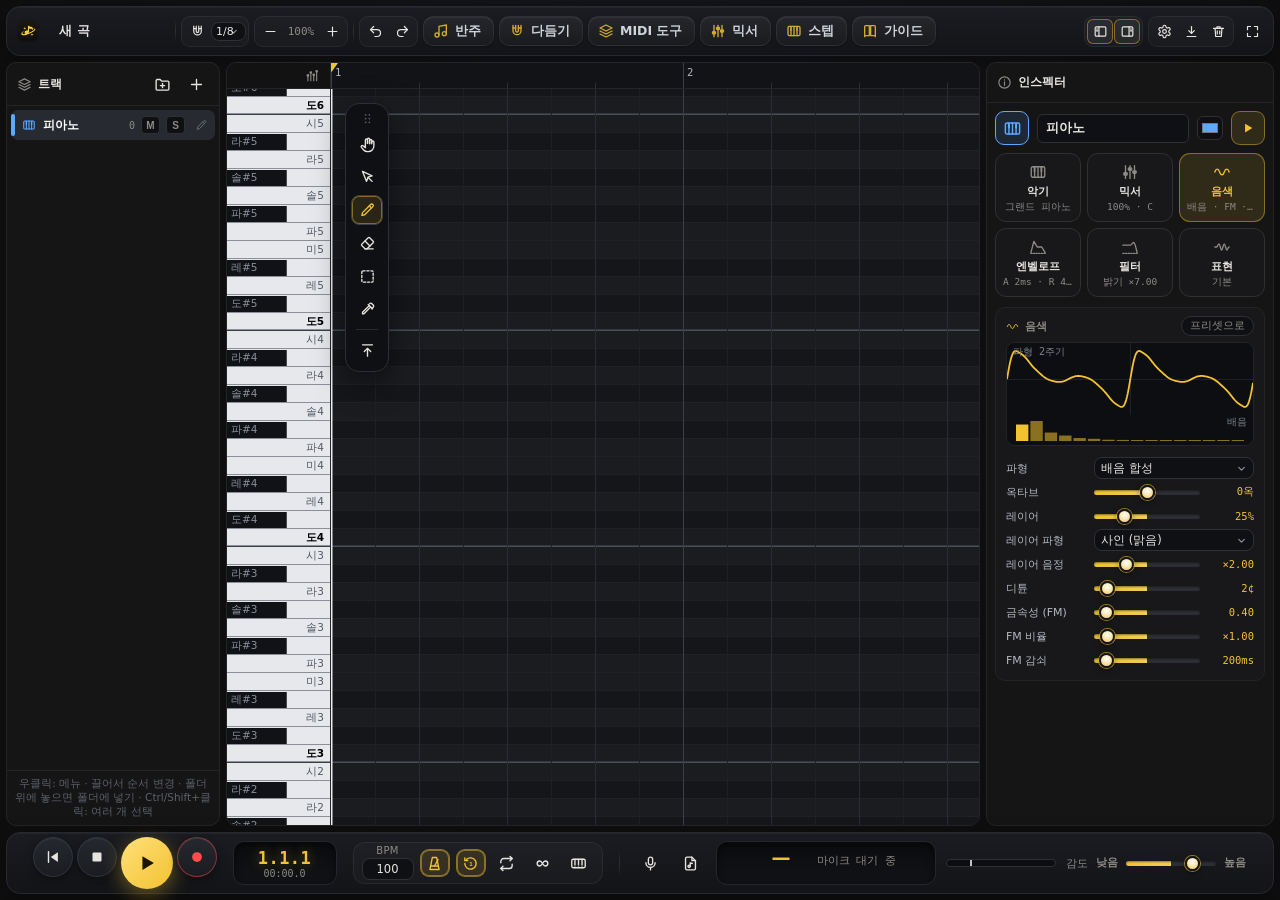
==== commit 580f0e7b: "v 1.3.0 - 응애모드(baby/) 추가: 칸을 눌러 작곡하는 쉬운 모드, 별도 PWA 설치 - 모드 전환: index 모드 섹션, 마이페이지 새 곡 선택 창, 편집 설정 " ====
--- a/edit.html
+++ b/edit.html
@@ -2,6 +2,7 @@
 <html lang="ko">
 <head>
 <meta charset="utf-8">
+<script src="./js/loader.js" data-wait="1"></script>
 <link rel="icon" href="./Asset/icon.png" type="image/png">
 <link rel="manifest" href="./install/manifest.webmanifest">
 <meta name="theme-color" content="#0a0b0d">
@@ -17,7 +18,7 @@
 <script src="./install/update/version-panel.js" defer></script>
 <meta name="viewport" content="width=device-width, initial-scale=1, maximum-scale=1, user-scalable=no, viewport-fit=cover">
 <title>Thaniya-SoundLab</title>
-<link rel="stylesheet" href="app.css?v=20261126p">
+<link rel="stylesheet" href="css/app.css?v=20261126r">
 </head>
 <body data-page="edit">
 
@@ -162,6 +163,7 @@
     <button class="ib" id="metroBtn" data-icon="metro" title="메트로놈"></button>
     <button class="ib" id="countBtn" data-icon="countin" title="카운트인 1마디"></button>
     <button class="ib" id="loopBtn" data-icon="loop" title="반복 구간 켜기/끄기 (L) — Shift+눈금자 끌기로 구간 정하기 · 눈금자 우클릭 = 마커 · 반복 메뉴"></button>
+    <button class="ib" id="repeatAllBtn" data-icon="repeatAll" title="전체 무한반복 (Shift+L) — 곡 끝까지 가면 처음부터 계속"></button>
     <button class="ib" id="midiInBtn" title="MIDI 키보드 연결"><svg class="i" viewBox="0 0 24 24"><rect x="2.5" y="6" width="19" height="12" rx="2"/><path d="M7 6v7M12 6v7M17 6v7"/><path d="M7 13v5M12 13v5M17 13v5" opacity=".5"/></svg></button>
     <button class="ib midiRec" id="midiRecBtn" hidden title="MIDI 녹음"><svg class="i" viewBox="0 0 24 24"><circle cx="12" cy="12" r="5.5" fill="currentColor"/></svg><span>MIDI</span></button>
   </div>
@@ -445,6 +447,7 @@
     </nav>
     <div class="smMain" id="smMain">
       <section data-pg="general"><h2>일반</h2>
+      <div class="smRow smBaby" data-q="응애모드 쉬운 모드 초등 아이 어린이 간단 모드 전환 baby"><div class="smL"><b>응애모드로 전환</b><p>칸을 톡톡 눌러서 작곡하는 아주 쉬운 모드예요. 기능은 적지만 가볍고, 어린이도 바로 쓸 수 있어요.</p></div><div class="smC"><button type="button" class="btn sm primary" id="spBaby">응애모드 열기</button></div></div>
       <div class="smRow" data-q="박자 time signature 2/4 3/4 4/4 5/4 마디"><div class="smL"><b>박자</b><p>한 마디에 4분음표가 몇 개인지 정해요. 마디 줄 · 메트로놈 · 악보 · 반주가 따라 바뀌어요.</p></div><div class="smC"><select id="tsSel"><option value="2">2/4 박자</option><option value="3">3/4 박자</option><option value="4">4/4 박자</option><option value="5">5/4 박자</option></select></div></div>
       <div class="smRow" data-q="스케일 조 key 장조"><div class="smL"><b>스케일</b><p>고른 조에 맞는 건반 줄을 밝게 보여 주고, 악보 조표에도 쓰여요.</p></div><div class="smC"><select id="key"></select></div></div>
       <div class="smRow" data-q="건반 표기 도레미 CDE 계이름 음이름"><div class="smL"><b>건반 표기</b><p>건반과 노트에 도레미로 쓸지, C D E로 쓸지 골라요.</p></div><div class="smC"><select id="labelMode"><option value="sol">도레미</option><option value="abc">C D E</option></select></div></div>
@@ -540,7 +543,7 @@
 <script>
 /* 스크립트 로더: app.js 든 app.js.txt 든 있는 이름으로 불러오고, 서버가 .txt 를 text/plain(+nosniff)으로 막아도 내용을 읽어서 직접 실행함 */
 (function () {
-  var V = '?v=20261126p', list = [['store.js', 'store.js.txt'], ['fullscreen.js', 'fullscreen.js.txt'], ['app.js', 'app.js.txt'], ['guide.js', 'guide.js.txt']];
+  var V = '?v=20261126r', list = [['js/store.js', 'js/store.js.txt'], ['js/fullscreen.js', 'js/fullscreen.js.txt'], ['js/app.js', 'js/app.js.txt'], ['js/guide.js', 'js/guide.js.txt']];
   function run(t, src) { var s = document.createElement('script'); s.text = t + '\n//# sourceURL=' + src; document.body.appendChild(s); }
   function one(names, ok, bad) {
     if (!names.length) return bad();
@@ -554,11 +557,11 @@
     };
     document.body.appendChild(s);
   }
-  function fail(n) { var d = document.createElement('div'); d.style.cssText = 'position:fixed;left:12px;right:12px;bottom:12px;z-index:99999;padding:12px 14px;border-radius:12px;background:#2a1212;color:#ffd7d7;border:1px solid #ff4d4d;font:600 13px system-ui,sans-serif'; d.textContent = '스크립트를 불러오지 못했어요: ' + n[0] + ' (또는 ' + n[1] + ') — 같은 폴더에 있는지 확인해 주세요'; document.body.appendChild(d); }
+  function fail(n) { var d = document.createElement('div'); d.style.cssText = 'position:fixed;left:12px;right:12px;bottom:12px;z-index:99999;padding:12px 14px;border-radius:12px;background:#2a1212;color:#ffd7d7;border:1px solid #ff4d4d;font:600 13px system-ui,sans-serif'; d.textContent = '스크립트를 불러오지 못했어요: ' + n[0] + ' (또는 ' + n[1] + ') — js 폴더에 있는지 확인해 주세요'; document.body.appendChild(d); }
   function wait() {   // 저장소(store.js)가 IndexedDB 를 읽어 들일 때까지 잠깐 기다렸다가 다음 스크립트 (최대 2.5초)
     return window.TSLS && TSLS.ready ? Promise.race([TSLS.ready, new Promise(function (r) { setTimeout(r, 2500); })]) : Promise.resolve();
   }
-  (function next(i) { if (i < list.length) one(list[i], function () { wait().then(function () { next(i + 1); }); }, function () { if (list[i][0] === 'store.js') next(i + 1); else fail(list[i]); }); })(0);
+  (function next(i) { if (i >= list.length) { if (window.TSLoader) TSLoader.done(); return; } one(list[i], function () { wait().then(function () { next(i + 1); }); }, function () { if (list[i][0] === 'js/store.js') next(i + 1); else { if (window.TSLoader) TSLoader.done(); fail(list[i]); } }); })(0);
 })();
 </script>
 </body>
--- a/css/app.css
+++ b/css/app.css
@@ -0,0 +1,3101 @@
+:root{
+  --bg:#0e0e0f; --panel:#151516; --panel2:#1b1b1d; --card:#18181a; --line:#252527; --line2:#303033;
+  --text:#e7e5e0; --muted:#8e8b85; --accent:#f2c230; --accentDim:rgba(242,194,48,.12); --accentLine:rgba(242,194,48,.45);
+  --rec:#ff4d4d;
+}
+*{box-sizing:border-box}
+html,body{margin:0;height:100%;background:var(--bg);color:var(--text);
+  font:12px system-ui,-apple-system,"Apple SD Gothic Neo","Noto Sans KR","Malgun Gothic",sans-serif}
+body{display:grid;grid-template-rows:50px 1fr 62px;gap:6px;padding:6px;overflow:hidden;user-select:none;-webkit-user-select:none}
+::-webkit-scrollbar{width:10px;height:10px}
+::-webkit-scrollbar-track{background:transparent}
+::-webkit-scrollbar-button{display:none;width:0;height:0}
+::-webkit-scrollbar-thumb{background:#2a2d34;border-radius:10px;border:2px solid transparent;background-clip:padding-box}
+::-webkit-scrollbar-thumb:hover{background:#43474f;border:2px solid transparent;background-clip:padding-box}
+::-webkit-scrollbar-thumb:active{background:var(--accent);border:2px solid transparent;background-clip:padding-box}
+::-webkit-scrollbar-corner{background:transparent}
+@supports not selector(::-webkit-scrollbar){*{scrollbar-width:thin;scrollbar-color:#3a3d45 transparent}}
+svg.i{width:17px;height:17px;fill:none;stroke:currentColor;stroke-width:1.8;stroke-linecap:round;stroke-linejoin:round;display:block}
+.panel{background:var(--panel);border:1px solid var(--line);border-radius:11px;min-width:0;min-height:0}
+.mono{font-family:ui-monospace,SFMono-Regular,Menlo,Consolas,monospace}
+
+/* 상단 바 / 트랜스포트 */
+#topbar,#transport{display:flex;align-items:center;gap:8px;padding:0 10px}
+#transport{gap:16px;justify-content:center}
+.logo{font-weight:800;font-size:13px;white-space:nowrap;display:flex;align-items:center;gap:7px;margin-right:2px}
+.logo{background:none;border:none;color:var(--text);font:inherit;font-weight:800;font-size:13px;cursor:pointer;padding:3px 6px 3px 3px;border-radius:9px}
+.logo:hover{background:rgba(255,255,255,.06)}
+.logo:hover b{background:var(--accent);color:#1a1500}
+.songName{background:transparent!important;border:1px solid transparent!important;font-weight:700!important;font-size:12.5px!important;color:var(--text);width:150px;padding:4px 7px!important;border-radius:7px!important}
+.songName:hover{border-color:var(--line2)!important}
+.songName:focus{border-color:var(--accentLine)!important;background:#0f1013!important}
+.logo b{display:inline-flex;width:24px;height:24px;border-radius:7px;border:1.5px solid var(--accent);color:var(--accent);align-items:center;justify-content:center;font-size:13px}
+.ver{font:10px ui-monospace,monospace;color:var(--muted);border:1px solid var(--line2);border-radius:20px;padding:2px 7px}
+.sep{width:1px;height:26px;background:var(--line2);flex:none}
+.spacer{flex:1}
+.pill{display:flex;align-items:center;gap:2px;padding:3px;background:var(--panel2);border:1px solid var(--line);border-radius:10px}
+.ib{min-width:30px;height:28px;display:inline-flex;align-items:center;justify-content:center;border:1px solid transparent;
+  background:transparent;color:var(--text);border-radius:7px;cursor:pointer;padding:0 4px;font:inherit;font-weight:700;font-size:13px;flex:none;gap:5px}
+.ib:hover{background:rgba(255,255,255,.07)}
+.ib.on{background:var(--accentDim);border-color:var(--accentLine);color:var(--accent)}
+.ib.big{min-width:42px;height:36px;background:var(--panel2);border-color:var(--line2);border-radius:9px}
+.ib.big:hover{background:#23252a}
+.ib.big svg.i{width:15px;height:15px}
+.ib.rec{color:var(--rec)}
+.ib.rec.on{background:var(--rec);color:#fff;border-color:var(--rec);animation:pulse 1s infinite}
+@keyframes pulse{50%{opacity:.7}}
+.stk{display:flex;flex-direction:column;align-items:center;gap:2px;color:var(--muted);font-size:10px;line-height:1}
+select,input[type=number],input[type=text],input[type=search]{background:#0f1013;color:var(--text);border:1px solid var(--line2);border-radius:6px;padding:3px 6px;font:inherit;font-size:11.5px;outline:none}
+select:focus,input:focus{border-color:var(--accentLine)}
+input[type=number]{width:52px;-moz-appearance:textfield;appearance:textfield;text-align:center}
+input[type=number]::-webkit-inner-spin-button,input[type=number]::-webkit-outer-spin-button{-webkit-appearance:none;margin:0}
+input[type=range]{accent-color:var(--accent);min-width:0}
+input[type=color]{width:26px;height:24px;border:1px solid var(--line2);background:#0f1013;border-radius:6px;padding:2px;cursor:pointer}
+#zoomVal{font:11px ui-monospace,monospace;color:var(--muted);min-width:38px;text-align:center}
+.lcd{background:#0c0d10;border:1px solid var(--line2);border-radius:9px;padding:4px 14px;display:flex;flex-direction:column;align-items:center;justify-content:center;min-width:104px;height:44px}
+#posBar{font:700 17px ui-monospace,monospace;color:#eef0f4;letter-spacing:.5px}
+#posTime{font:10px ui-monospace,monospace;color:var(--muted)}
+.lcd.pitch{flex-direction:row;gap:10px;align-items:baseline;min-width:220px}
+#pitchName{font-size:19px;font-weight:800;color:var(--accent);min-width:52px;text-align:center}
+#pitchDetail{color:var(--muted);font:11px ui-monospace,monospace}
+.meter{position:relative;width:110px;height:8px;background:#0c0d10;border-radius:4px;overflow:hidden;border:1px solid var(--line2)}
+#meterFill{height:100%;width:0;background:linear-gradient(90deg,#3ecf8e,#f2c230,#ff6b4a)}
+#gateMark{position:absolute;top:-2px;bottom:-2px;width:2px;background:#fff;opacity:.75}
+.lab{color:var(--muted);font-size:11px;display:flex;align-items:center;gap:6px}
+
+/* 메인 3단 */
+#main{display:flex;min-height:0;--lw:214px;--rw:288px}
+#side{width:var(--lw);flex:none}
+#insp{width:var(--rw);flex:none}
+#center{flex:1;min-width:0}
+.rz{width:6px;flex:none;cursor:col-resize;position:relative;touch-action:none}
+.rz::after{content:'';position:absolute;top:50%;left:2px;width:2px;height:40px;margin-top:-20px;border-radius:2px;background:var(--line2);opacity:0;transition:opacity .15s,background .15s}
+.rz:hover::after,.rz.drag::after{opacity:1;background:var(--accent)}
+.rz.collapsed{width:12px;cursor:e-resize}
+#rzR.collapsed{cursor:w-resize}
+.rz.collapsed::after{opacity:1;left:4px;width:4px;height:56px;margin-top:-28px;background:#3a3d45}
+.rz.collapsed:hover::after{background:var(--accent)}
+body.resizing,body.resizing *{cursor:col-resize!important;user-select:none}
+.phead{display:flex;align-items:center;justify-content:space-between;padding:7px 8px;border-bottom:1px solid var(--line)}
+.tag{display:inline-flex;align-items:center;gap:6px;padding:4px 11px;border-radius:20px;background:var(--accentDim);border:1px solid var(--accentLine);color:var(--accent);font-weight:700;font-size:11.5px}
+#side{display:flex;flex-direction:column}
+#trackList{flex:1;overflow:auto;padding:4px}
+.trk{display:flex;align-items:center;gap:6px;height:30px;padding-right:4px;border-radius:7px;cursor:pointer;margin-bottom:2px}
+.trk:hover{background:#1d1f23}
+.trk.active{background:#272a30}
+.trk .sw{width:4px;align-self:stretch;flex:none;border-radius:2px;margin:4px 0}
+.trk .ti{width:16px;text-align:center;font-size:12px}
+.trk .tn{flex:1;overflow:hidden;text-overflow:ellipsis;white-space:nowrap}
+.trk.active .tn{color:#fff;font-weight:700}
+.trk .cnt{color:var(--muted);font:10px ui-monospace,monospace;min-width:14px;text-align:right}
+.ms{width:19px;height:18px;border-radius:4px;border:1px solid var(--line2);background:#0f1013;color:var(--muted);font-size:10px;font-weight:700;padding:0;cursor:pointer}
+.ms.m.on{background:#e08a30;color:#111;border-color:#e08a30}
+.ms.s.on{background:var(--accent);color:#111;border-color:var(--accent)}
+.ed{width:20px;height:20px;border:none;background:transparent;color:#6a6f79;cursor:pointer;padding:0;display:flex;align-items:center;justify-content:center;border-radius:4px}
+.ed:hover{color:var(--accent);background:#282a30}
+.ed svg.i{width:13px;height:13px}
+.trk.dragging{opacity:.45}
+.trk.dropBefore{box-shadow:inset 0 2px 0 var(--accent)}
+.trk.dropAfter{box-shadow:inset 0 -2px 0 var(--accent)}
+.trk .tn input{width:100%;font-size:12px;padding:1px 4px}
+.sideHint{color:#5b6069;font-size:10.5px;text-align:center;padding:6px;border-top:1px solid var(--line)}
+
+#center{overflow:hidden}
+#editor{width:100%;height:100%;display:grid;grid-template-columns:104px 1fr;grid-template-rows:26px 1fr}
+#corner{background:#121213;border-right:1px solid var(--line);border-bottom:1px solid var(--line)}
+#rulerWrap{position:relative;overflow:hidden;border-bottom:1px solid var(--line);cursor:pointer}
+#keysWrap{position:relative;overflow:hidden;border-right:1px solid var(--line);cursor:pointer}
+#rollWrap{position:relative;overflow:hidden}
+#editor canvas{display:block;position:absolute;top:0;left:0}
+#scroller{position:absolute;inset:0;overflow:auto}
+#spacer{width:1px;height:1px}
+#pasteBadge{position:absolute;top:10px;left:50%;transform:translateX(-50%);z-index:5;display:none;align-items:center;gap:10px;
+  background:rgba(14,15,18,.94);border:1px solid var(--accentLine);color:var(--text);border-radius:20px;padding:6px 14px;font-size:11.5px;pointer-events:none;white-space:nowrap}
+#pasteBadge.show{display:flex}
+#pasteBadge b{color:var(--accent)}
+#recPanel{position:absolute;left:50%;bottom:12px;transform:translateX(-50%);z-index:6;width:min(940px,calc(100% - 24px));display:none;flex-direction:column;
+  background:rgba(16,17,21,.97);border:1px solid var(--accentLine);border-radius:14px;box-shadow:0 12px 34px rgba(0,0,0,.6)}
+#recPanel.show{display:flex}
+.rpHead{display:flex;align-items:center;gap:10px;padding:9px 14px 6px}
+.rpHead b{color:var(--accent);font-size:12.5px}
+#rpSrc{font:10.5px ui-monospace,monospace;color:var(--muted);border:1px solid var(--line2);border-radius:10px;padding:1px 7px;max-width:180px;overflow:hidden;text-overflow:ellipsis;white-space:nowrap}
+#rpInfo{color:var(--text);font-size:11.5px}
+#rpBusy{color:var(--accent);font:11px ui-monospace,monospace}
+.rpBody{display:grid;grid-template-columns:repeat(4,minmax(0,1fr));gap:6px 16px;padding:4px 14px 8px}
+.rpf{display:grid;grid-template-columns:auto 1fr 38px;align-items:center;gap:8px;color:#b3b8c2;font-size:11px;white-space:nowrap}
+.rpf select{grid-column:2/4;width:100%}
+.rpf .v{font:10.5px ui-monospace,monospace;color:var(--accent);text-align:right}
+.rpFoot{display:flex;align-items:center;gap:6px;padding:8px 12px 10px;border-top:1px solid var(--line)}
+.rpFoot .btn{padding:6px 12px}
+#recPanel.busy .rpBody,#recPanel.busy .rpFoot button{opacity:.5;pointer-events:none}
+
+/* 인스펙터 */
+#insp{display:flex;flex-direction:column}
+#inspBody{flex:1;overflow:auto;padding:8px}
+.insTop{display:flex;align-items:center;gap:8px;margin-bottom:8px}
+.bigIcon{width:34px;height:34px;border-radius:9px;display:flex;align-items:center;justify-content:center;font-size:17px;border:1.5px solid;flex:none}
+.insTop input[type=text]{flex:1;font-size:13px;font-weight:700;padding:6px 8px}
+#lyInput{position:fixed;display:none;z-index:60;box-sizing:border-box;padding:0 6px;font:600 13px system-ui,sans-serif;color:#0d0d0d;background:#ffe9f1;border:2px solid var(--accent);border-radius:6px;outline:none;box-shadow:0 4px 14px rgba(0,0,0,.45)}
+.lyTa{width:100%;box-sizing:border-box;resize:vertical;min-height:84px;background:var(--panel2);color:var(--text);border:1px solid var(--line2);border-radius:8px;padding:7px 8px;font:14px/1.5 system-ui,sans-serif}
+.lyTa:focus{outline:none;border-color:var(--accentLine)}
+.lyBtns{display:flex;gap:6px;margin:6px 0}
+.lyHint{font-size:11px;line-height:1.55;color:var(--muted)}
+.lyHint b{color:var(--text);font-weight:600}
+.sec{border:1px solid var(--line);border-radius:10px;padding:8px 10px;margin-bottom:8px;background:var(--card)}
+.secT{font-size:11px;color:var(--muted);font-weight:700;margin-bottom:6px;display:flex;justify-content:space-between;align-items:center}
+.sec.fold > .secT{cursor:pointer;margin-bottom:0}
+.sec.fold.open > .secT{margin-bottom:6px}
+.sec.fold:not(.open) > :not(.secT){display:none}
+.secT .chev{display:inline-flex;align-items:center;gap:6px}
+.secT .chev svg.i{width:12px;height:12px;transition:transform .15s;color:var(--muted)}
+.sec.fold.open > .secT .chev svg.i{transform:rotate(90deg)}
+.secT .sum{font-weight:400;color:var(--accent);font-size:10.5px;margin-left:auto;margin-right:6px;white-space:nowrap;overflow:hidden;text-overflow:ellipsis;max-width:130px}
+.sec.fold.open > .secT .sum{display:none}
+.itabs{display:grid;grid-template-columns:repeat(3,1fr);gap:6px;margin-bottom:10px}
+.itab{border:1px solid var(--line2);border-radius:11px;background:var(--card);padding:8px 4px 7px;display:flex;flex-direction:column;align-items:center;gap:2px;cursor:pointer;color:var(--text);font:inherit;min-width:0;transition:border-color .1s,background .1s}
+.itab:hover{border-color:#43474f}
+.itab .ic{font-size:16px;line-height:1.1}
+.itab .nm{font-size:11px;font-weight:800}
+.itab .sm{font:9.5px ui-monospace,monospace;color:var(--muted);max-width:100%;overflow:hidden;text-overflow:ellipsis;white-space:nowrap;padding:0 3px}
+.itab.on{border-color:var(--accentLine);background:var(--accentDim)}
+.itab.on .nm{color:var(--accent)}
+canvas.viz{display:block;width:100%;height:104px;border-radius:9px;border:1px solid var(--line);margin:2px 0 10px;background:#0d0e11}
+.secT .mini{font-size:10.5px;padding:2px 8px;border-radius:12px;border:1px solid var(--line2);background:#0f1013;color:var(--muted);cursor:pointer}
+.secT .mini:hover{color:var(--accent);border-color:var(--accentLine)}
+.prow{display:grid;grid-template-columns:82px 1fr 48px;align-items:center;gap:6px;min-height:24px}
+.prow select{width:100%}
+.plab{color:#b3b8c2;font-size:11px;white-space:nowrap;overflow:hidden;text-overflow:ellipsis}
+.pval{font:10.5px ui-monospace,monospace;color:var(--accent);text-align:right;white-space:nowrap}
+#selInfo{color:var(--accent);font-size:11px}
+
+/* 도구 팔레트 */
+#palette{position:fixed;z-index:30;display:flex;flex-direction:column;align-items:center;gap:3px;padding:6px 5px;
+  background:#0f1013;border:1px solid #2c2f35;border-radius:13px;box-shadow:0 10px 28px rgba(0,0,0,.6)}
+#palette .ib{width:32px;height:30px;border-radius:8px;padding:0}
+#palette .ib.on{background:#2c2f35;border-color:#3a3d44;color:var(--accent)}
+#palette.docked{position:static;flex-direction:row;padding:2px 4px;border-radius:10px;box-shadow:none;background:var(--panel2);border-color:var(--line)}
+#palette.docked .ib{width:30px;height:28px}
+.pgrip{width:32px;height:16px;display:flex;align-items:center;justify-content:center;color:#5b6069;cursor:grab;touch-action:none}
+.pgrip svg.i{width:15px;height:15px}
+#palette.docked .pgrip{width:14px;height:28px}
+.psep{width:22px;height:1px;background:#282a30;margin:2px 0}
+#palette.docked .psep{width:1px;height:20px;margin:0 2px}
+#toolDock{display:flex;align-items:center;min-width:4px;min-height:36px;border-radius:10px;transition:min-width .15s}
+#toolDock.drop{outline:2px dashed var(--accent);outline-offset:2px;min-width:250px;background:var(--accentDim)}
+
+/* 반주 창 */
+#accModal{position:fixed;inset:0;background:rgba(0,0,0,.62);display:none;align-items:center;justify-content:center;z-index:80}
+#accModal.show{display:flex}
+.acard{width:min(940px,95vw);max-height:92vh;display:flex;flex-direction:column;background:var(--panel);border:1px solid var(--line2);border-radius:16px;box-shadow:0 20px 60px rgba(0,0,0,.6)}
+.atabs{display:flex;gap:3px;background:var(--panel2);border:1px solid var(--line);border-radius:10px;padding:3px}
+.atab{border:1px solid transparent;background:transparent;color:var(--muted);padding:6px 14px;border-radius:7px;font:inherit;font-weight:700;cursor:pointer}
+.atab.on{background:var(--accentDim);border-color:var(--accentLine);color:var(--accent)}
+.abody{overflow:auto;padding:14px 16px;display:flex;flex-direction:column;gap:14px}
+.arow{display:flex;align-items:center;gap:14px;flex-wrap:wrap}
+.af{display:flex;align-items:center;gap:7px;color:var(--muted);font-size:11.5px;white-space:nowrap}
+.akey{color:var(--text);font-size:12px}
+.akey b{color:var(--accent)}
+.asecT{color:var(--muted);font-size:11px;font-weight:700;margin-bottom:7px}
+#accTimeline{position:relative;overflow-x:auto;padding-bottom:6px}
+.tlRow{display:flex;gap:6px;width:max-content}
+.tlRow:empty{display:none}
+#tlHead{position:absolute;top:0;bottom:6px;width:2px;background:var(--accent);z-index:2;pointer-events:none;display:none;box-shadow:0 0 6px rgba(242,194,48,.6)}
+.bchip{flex:none;display:flex;flex-direction:column;gap:4px;padding:7px 8px;border:1px solid var(--line2);border-radius:10px;background:var(--card);cursor:pointer}
+.bchip:hover{border-color:#474a52}
+.bchip.fill{border-color:var(--accentLine)}
+.bchip .cbar{font:10px ui-monospace,monospace;color:var(--muted)}
+.bchip.fill .cbar{color:var(--accent)}
+.bchip canvas{width:100%;height:26px;border-radius:4px;display:block}
+#seq{display:flex;flex-direction:column;gap:3px;background:#0f1013;border:1px solid var(--line);border-radius:10px;padding:8px}
+.sqRow{display:grid;grid-template-columns:86px repeat(16,1fr);gap:3px;align-items:center}
+.sqName{background:none;border:none;color:#b3b8c2;font:inherit;font-size:11px;text-align:left;cursor:pointer;padding:2px 4px;border-radius:4px;white-space:nowrap}
+.sqName:hover{color:var(--accent);background:#1d1f24}
+.sqCell{height:20px;border-radius:4px;background:#1b1d22;cursor:pointer;border:1px solid #23252b}
+.sqCell.beat{background:#22252b}
+.sqCell:hover{border-color:#4a4e58}
+.sqCell.lv1{background:rgba(242,194,48,.28)}
+.sqCell.lv2{background:rgba(242,194,48,.62)}
+.sqCell.lv3{background:#f2c230;border-color:#ffd966}
+.cchip{flex:none;display:flex;flex-direction:column;gap:3px;padding:7px 8px;border:1px solid var(--line2);border-radius:10px;background:var(--card);overflow:hidden}
+.cchip select{width:100%}
+.cchip .cbar{font:10px ui-monospace,monospace;color:var(--muted)}
+.cchip select{font-weight:800;font-size:13px;padding:2px 4px}
+.cchip .crom{font:10.5px ui-monospace,monospace;color:var(--accent);min-height:13px}
+.hrow{display:flex;gap:10px;overflow-x:auto;padding:3px 3px 8px}
+.chk{display:flex;align-items:center;gap:5px;color:var(--text);font-size:11.5px;cursor:pointer;white-space:nowrap}
+.chk input{accent-color:var(--accent)}
+.chk.off{opacity:.35;cursor:default}
+.ib.wide{padding:0 10px;gap:6px;font-size:12px}
+/* Thaniya Engine 안에서 열렸을 때 (?engine=1) */
+.engOnly{display:none!important}
+body.engine .engOnly{display:flex!important}
+body.engine #mpHome,body.engine .lgName{display:none}
+body.engine .logo{pointer-events:none;cursor:default}
+body.engine #fsBtn,body.engine #mpFs,body.engine #siFs{display:none!important}   /* 엔진 창 안: 전체화면 버튼 없음 */
+.ib.engSave{background:var(--accent);color:#1a1500;border-color:var(--accent)}
+.ib.engSave:hover{background:#ffd95a}
+.ib.engSave.busy{opacity:.6;pointer-events:none}
+.btn:disabled{opacity:.4;pointer-events:none}
+
+/* 마이페이지 */
+#myPage{position:fixed;inset:0;z-index:70;background:var(--bg);display:none;flex-direction:column;overflow:hidden}
+#myPage.show{display:flex}
+.mpTop{display:flex;align-items:center;gap:10px;height:50px;padding:0 14px;margin:6px;background:var(--panel);border:1px solid var(--line);border-radius:11px}
+.mpBrand{font-weight:800;font-size:13px;display:flex;align-items:center;gap:7px}
+.mpBrand{text-decoration:none;color:inherit}
+.mpBrand:hover b{box-shadow:0 0 0 3px var(--accentDim)}
+#mpHome{text-decoration:none}
+.mpBrand b{display:inline-flex;width:24px;height:24px;border-radius:7px;background:var(--accent);color:#1a1500;align-items:center;justify-content:center;font-size:13px}
+.mpWrap{flex:1;overflow:auto;padding:18px max(18px,calc((100vw - 1180px)/2)) 40px;position:relative}
+.mpHead{display:flex;align-items:center;gap:14px;margin-bottom:16px}
+.avatar{width:54px;height:54px;border-radius:16px;background:linear-gradient(135deg,#f2c230,#c9861a);color:#1a1500;display:flex;align-items:center;justify-content:center;font-size:26px;font-weight:900;flex:none}
+.mpTitle{font-size:20px;font-weight:800}
+.mpSub{color:var(--muted);font-size:12px;margin-top:3px}
+.mpTools{display:flex;align-items:center;gap:10px;margin-bottom:14px}
+.mpSearch{flex:0 1 320px;height:34px}
+.mpSearch input{font-size:13px}
+.mpStorage{display:flex;align-items:center;gap:8px;color:var(--muted);font:11px ui-monospace,monospace}
+.mpStorage .bar{width:110px;height:6px;border-radius:3px;background:#0d0e11;border:1px solid var(--line2);overflow:hidden}
+#mpStoreFill{height:100%;background:var(--accent);width:0}
+#mpGrid{display:grid;grid-template-columns:repeat(4,minmax(0,1fr));gap:14px}
+@media (max-width:1100px){#mpGrid{grid-template-columns:repeat(3,minmax(0,1fr))}}
+.song{position:relative}
+.mpSelBar{display:none;align-items:center;gap:8px;padding:8px 10px;margin-bottom:14px;background:var(--accentDim);border:1px solid var(--accentLine);border-radius:12px}
+#myPage.selmode .mpSelBar{display:flex}
+.mpSelBar b{color:var(--accent);font-size:12.5px;margin-right:auto}
+.song .chk2{display:none;position:absolute;top:8px;left:8px;z-index:3;width:24px;height:24px;border-radius:7px;border:2px solid #aab;background:rgba(10,11,13,.7);align-items:center;justify-content:center;color:transparent}
+.song .chk2 svg.i{width:15px;height:15px;stroke-width:3}
+#myPage.selmode .song .chk2{display:flex}
+#myPage.selmode .song{cursor:pointer}
+#myPage.selmode .song.picked{border-color:var(--accent);box-shadow:0 0 0 2px var(--accentDim)}
+#myPage.selmode .song.picked .chk2{background:var(--accent);border-color:var(--accent);color:#1a1500}
+#myPage.selmode .sBtns{display:none}
+.song{background:var(--panel);border:1px solid var(--line);border-radius:14px;overflow:hidden;display:flex;flex-direction:column;transition:border-color .1s,transform .1s}
+.song:hover{border-color:#3a3d45;transform:translateY(-1px)}
+.song.cur{border-color:var(--accentLine)}
+.song canvas{width:100%;height:110px;display:block;background:#101114;cursor:pointer}
+.sBody{padding:10px 12px 12px;display:flex;flex-direction:column;gap:4px}
+.sNameRow{display:flex;align-items:center;gap:6px}
+.sName{font-weight:800;font-size:13.5px;flex:1;min-width:0;overflow:hidden;text-overflow:ellipsis;white-space:nowrap;cursor:text}
+.sName input{width:100%;font-size:13px;font-weight:700;padding:3px 6px}
+.curBadge{font-size:10px;font-weight:700;color:var(--accent);background:var(--accentDim);border:1px solid var(--accentLine);border-radius:10px;padding:1px 7px;white-space:nowrap}
+.sMeta{color:var(--muted);font-size:11px}
+.sDate{color:#5f6470;font-size:10.5px}
+.sBtns{display:flex;gap:6px;margin-top:8px}
+.sBtns .btn{padding:6px 10px;font-size:11.5px}
+.sBtns .edit{flex:1;justify-content:center}
+.mpEmpty{grid-column:1/-1;text-align:center;color:var(--muted);padding:60px 0}
+.mpDrop{position:fixed;inset:70px 12px 12px;border:2px dashed var(--accent);border-radius:16px;background:rgba(242,194,48,.08);display:none;align-items:center;justify-content:center;color:var(--accent);font-weight:800;font-size:15px;pointer-events:none}
+#myPage.dragging .mpDrop{display:flex}
+
+/* 메뉴 / 토스트 / 도움말 */
+#toast{position:fixed;left:50%;bottom:78px;transform:translateX(-50%);background:#1d1d1f;border:1px solid var(--line2);
+  padding:9px 16px;border-radius:9px;opacity:0;transition:opacity .2s;pointer-events:none;max-width:90vw;z-index:90}
+#toast.show{opacity:1}
+#ctx{position:fixed;z-index:88;display:none;min-width:170px;background:#161617;border:1px solid var(--line2);border-radius:10px;padding:4px;box-shadow:0 10px 26px rgba(0,0,0,.6)}
+#ctx.show{display:block}
+.ci{display:flex;gap:9px;align-items:center;padding:6px 10px;border-radius:6px;cursor:pointer}
+.ci svg.i{width:14px;height:14px}
+.ci:hover{background:var(--accentDim);color:var(--accent)}
+.ci.danger{color:#ff8a8a}
+.ci.danger:hover{background:#3a1c1e;color:#ff9b9b}
+.ci.disabled{opacity:.35;pointer-events:none}
+.ctxHead{padding:4px 10px 6px;color:var(--muted);font-size:11px;border-bottom:1px solid var(--line);margin-bottom:4px;white-space:nowrap;overflow:hidden;text-overflow:ellipsis;max-width:220px}
+.csep{height:1px;background:var(--line);margin:4px 2px}
+#help{position:fixed;inset:0;background:rgba(0,0,0,.6);display:none;align-items:center;justify-content:center;z-index:95}
+#help.show{display:flex}
+#help .card{background:var(--panel);border:1px solid var(--line2);border-radius:14px;padding:18px 22px;max-width:600px;width:92vw;line-height:1.7;user-select:text}
+#help h3{margin:0 0 8px;font-size:15px;color:var(--accent)}
+#help table{border-collapse:collapse;width:100%}
+#help td{padding:2px 6px;vertical-align:top}
+#help td:first-child{color:var(--accent);white-space:nowrap;width:160px}
+kbd{background:#0f1013;border:1px solid var(--line2);border-radius:4px;padding:0 4px;font:11px ui-monospace,monospace}
+
+/* 트랙 추가 창 */
+#modal{position:fixed;inset:0;background:rgba(0,0,0,.62);display:none;align-items:center;justify-content:center;z-index:80}
+#modal.show{display:flex}
+.mcard{width:min(860px,94vw);height:min(760px,92vh);display:flex;flex-direction:column;background:var(--panel);border:1px solid var(--line2);border-radius:16px;box-shadow:0 20px 60px rgba(0,0,0,.6)}
+.mhead{display:flex;align-items:center;gap:10px;padding:12px 14px;border-bottom:1px solid var(--line)}
+.mhead .title{font-weight:800;font-size:14px}
+.searchBox{flex:1;display:flex;align-items:center;gap:8px;background:#0d0e11;border:1px solid var(--line2);border-radius:10px;padding:0 10px;height:38px}
+.searchBox:focus-within{border-color:var(--accentLine)}
+.searchBox input{flex:1;border:none;background:transparent;font-size:14px;padding:0}
+.searchBox svg.i{color:var(--muted)}
+.mstep{flex:1;min-height:0;display:none;flex-direction:column}
+.mstep.show{display:flex}
+.famBar{display:flex;gap:6px;padding:10px 14px 0;flex-wrap:wrap}
+.themeWrap{position:relative;padding:12px 14px 0}
+#themeRow{display:flex;gap:10px;overflow-x:auto;scroll-snap-type:x mandatory;scroll-behavior:smooth;padding:3px 3px 8px}
+.theme{flex:none;width:200px;height:100px;border-radius:14px;scroll-snap-align:start;cursor:pointer;position:relative;overflow:hidden;
+  border:1.5px solid rgba(255,255,255,.08);display:flex;flex-direction:column;justify-content:flex-end;padding:11px 14px;color:#fff;transition:transform .08s}
+.theme:hover{transform:translateY(-1px);border-color:rgba(255,255,255,.22)}
+.theme.on{border-color:var(--accent);box-shadow:0 0 0 2px rgba(242,194,48,.28)}
+.theme .tIcon{position:absolute;right:10px;top:8px;font-size:40px;line-height:1;filter:drop-shadow(0 3px 6px rgba(0,0,0,.4))}
+.theme .tName{font-weight:800;font-size:14px;text-shadow:0 1px 3px rgba(0,0,0,.4)}
+.theme .tDesc{font-size:10.5px;opacity:.78}
+.theme .tCnt{position:absolute;left:12px;top:10px;font:10px ui-monospace,monospace;background:rgba(0,0,0,.38);padding:2px 7px;border-radius:10px}
+.tnav{position:absolute;top:calc(50% + 6px);transform:translateY(-50%);z-index:2;width:30px;height:30px;border-radius:50%;
+  background:rgba(14,15,18,.92);border:1px solid var(--line2);color:var(--text);cursor:pointer;font-size:18px;line-height:1;display:flex;align-items:center;justify-content:center;padding:0 0 2px}
+.tnav:hover{color:var(--accent);border-color:var(--accentLine)}
+.tnav.l{left:6px}.tnav.r{right:6px}
+.tnav[hidden]{display:none}
+.famBtn{padding:4px 11px;border-radius:20px;border:1px solid var(--line2);background:transparent;color:var(--muted);cursor:pointer;font:inherit;font-size:11.5px}
+.famBtn.on{background:var(--accentDim);border-color:var(--accentLine);color:var(--accent)}
+#instGrid{flex:1;min-height:0;overflow:auto;padding:12px 14px 16px;display:grid;grid-template-columns:repeat(auto-fill,124px);grid-auto-rows:124px;gap:10px;align-content:start;justify-content:center}
+.blk{border-radius:14px;border:1px solid var(--line2);background:var(--card);cursor:pointer;display:flex;flex-direction:column;
+  align-items:center;justify-content:center;gap:8px;position:relative;overflow:hidden;transition:transform .08s,border-color .1s}
+.blk:hover{border-color:#474a52;transform:translateY(-1px)}
+.blk.on{border-color:var(--accent);background:var(--accentDim)}
+.blk .em{font-size:30px;line-height:1}
+.blk .nm{font-weight:700;font-size:12.5px;text-align:center;padding:0 6px}
+.blk .fm{font-size:10px;color:var(--muted)}
+.blk .bar{position:absolute;left:0;right:0;bottom:0;height:4px}
+.blk .play{position:absolute;top:6px;right:6px;width:22px;height:22px;border-radius:50%;border:1px solid var(--line2);background:#0f1013;color:var(--muted);
+  display:flex;align-items:center;justify-content:center;opacity:.55;transition:opacity .1s}
+.blk .play svg.i{width:10px;height:10px}
+.blk:hover .play{opacity:1}
+.blk .play:hover{color:var(--accent);border-color:var(--accentLine)}
+.blk.playing .play{opacity:1;color:#1a1500;background:var(--accent);border-color:var(--accent)}
+.blk.playing .em{animation:bop .5s ease-in-out 2}
+@keyframes bop{50%{transform:scale(1.15)}}
+.empty{grid-column:1/-1;color:var(--muted);text-align:center;padding:40px 0}
+.setBody{flex:1;min-height:0;display:grid;grid-template-columns:240px 1fr;gap:14px;padding:14px;overflow:hidden}
+.setLeft{display:flex;flex-direction:column;gap:10px}
+.preview{border:1px solid var(--line);border-radius:14px;background:var(--card);display:flex;flex-direction:column;align-items:center;justify-content:center;gap:8px;padding:20px 10px;position:relative;overflow:hidden}
+.preview .em{font-size:44px}
+.preview .nm{font-weight:800;font-size:15px}
+.preview .bar{position:absolute;left:0;right:0;bottom:0;height:5px}
+.setRight{overflow:auto;padding-right:4px}
+.frow{display:grid;grid-template-columns:44px 1fr;align-items:center;gap:8px;color:var(--muted)}
+.frow input[type=text]{width:100%}
+.mfoot{display:flex;gap:8px;padding:12px 14px;border-top:1px solid var(--line);align-items:center}
+.btn{padding:8px 15px;border-radius:9px;border:1px solid var(--line2);background:var(--panel2);color:var(--text);cursor:pointer;font:inherit;display:inline-flex;align-items:center;gap:6px}
+.btn:hover{background:#23252a}
+.btn.primary{background:var(--accent);color:#1a1500;border-color:var(--accent);font-weight:800}
+.btn.primary:hover{background:#ffd34d}
+.btn svg.i{width:14px;height:14px}
+.btn:disabled{opacity:.4;pointer-events:none}
+.mhint{color:var(--muted);font-size:11px}
+#confirm{position:fixed;inset:0;z-index:100;background:rgba(0,0,0,.6);display:none;align-items:center;justify-content:center;z-index:100}
+#confirm.show{display:flex}
+.ccard{width:min(380px,90vw);background:var(--panel);border:1px solid var(--line2);border-radius:16px;padding:22px 22px 18px;text-align:center;box-shadow:0 20px 60px rgba(0,0,0,.6)}
+.cicon{width:44px;height:44px;margin:0 auto 12px;border-radius:12px;background:rgba(255,77,77,.12);border:1px solid rgba(255,77,77,.4);color:#ff7a7a;display:flex;align-items:center;justify-content:center}
+.cicon svg.i{width:20px;height:20px}
+.ctitle{font-weight:800;font-size:14px;margin-bottom:6px}
+.cmsg{color:var(--muted);font-size:12px;margin-bottom:16px;line-height:1.5}
+.cbtns{display:flex;gap:8px;justify-content:center}
+.cbtns .btn{min-width:100px;justify-content:center}
+.btn.danger{background:#d9434b;border-color:#d9434b;color:#fff;font-weight:800}
+.btn.danger:hover{background:#ec525a}
+/* 라인 아이콘 */
+.tag svg.i{width:13px;height:13px}
+.tag > span[data-icon]{display:inline-flex}
+.logo b svg.i,.mpBrand b svg.i{width:16px;height:16px;stroke-width:2.2}
+.avatar svg.i{width:30px;height:30px;stroke-width:2.2}
+#pasteBadge b,.rpHead b{display:inline-flex;align-items:center;gap:6px}
+#pasteBadge b svg.i,.rpHead b svg.i{width:14px;height:14px}
+.atab{display:inline-flex;align-items:center;gap:6px}
+.atab svg.i{width:14px;height:14px}
+.tCnt.rec{display:inline-flex;align-items:center;gap:3px;color:var(--accent)}
+.tCnt.rec svg.i{width:11px;height:11px;stroke-width:2.2}
+.theme .tIcon{font-size:0;opacity:.92}
+.theme .tIcon svg.i{width:38px;height:38px;stroke-width:1.5}
+.blk .em{display:flex;align-items:center;justify-content:center;height:32px}
+.blk .em svg.i{width:30px;height:30px;stroke-width:1.6}
+.preview .em{display:flex;align-items:center;justify-content:center}
+.preview .em svg.i{width:46px;height:46px;stroke-width:1.4}
+.itab .ic{display:flex;align-items:center;justify-content:center;height:20px;color:var(--muted)}
+.itab.on .ic{color:var(--accent)}
+.itab .ic svg.i{width:18px;height:18px}
+.secTi{display:inline-flex;align-items:center;gap:6px}
+.secTi .ic svg.i{width:13px;height:13px;color:var(--accent)}
+.trk .ti{display:flex;align-items:center;justify-content:center;flex:none}
+.trk .ti svg.i{width:14px;height:14px}
+.bigIcon svg.i{width:19px;height:19px}
+/* 트랙 폴더 */
+.trk.tsel:not(.active){background:#1f2228;box-shadow:inset 0 0 0 1px var(--accentLine)}
+.trk.inF{margin-left:12px;position:relative}
+.trk.inF::before{content:'';position:absolute;left:-7px;top:-2px;bottom:0;width:1px;background:var(--line2)}
+.fld{display:flex;align-items:center;gap:5px;height:28px;padding:0 4px 0 2px;border-radius:7px;cursor:pointer;margin-bottom:2px;color:var(--text);user-select:none}
+.fld:hover{background:#1d1f23}
+.fld .fch{width:16px;height:16px;display:flex;align-items:center;justify-content:center;color:var(--muted);flex:none}
+.fld .fch svg.i{width:11px;height:11px;transition:transform .15s}
+.fld.open .fch svg.i{transform:rotate(90deg)}
+.fld .fic{display:flex;color:var(--accent);flex:none}
+.fld .fic svg.i{width:15px;height:15px}
+.fld .tn{flex:1;overflow:hidden;text-overflow:ellipsis;white-space:nowrap;font-weight:700;font-size:12px}
+.fld .tn input{width:100%;font-size:12px;padding:1px 4px}
+.fld .cnt{color:var(--muted);font:10px ui-monospace,monospace;min-width:14px;text-align:right}
+.fld .dots{display:flex;gap:2px;flex:none}
+.fld .dots i{width:6px;height:6px;border-radius:50%}
+.fld.dropInto{background:var(--accentDim);box-shadow:inset 0 0 0 1px var(--accent)}
+.fld.dragging{opacity:.45}
+.fld.dropBefore{box-shadow:inset 0 2px 0 var(--accent)}
+.fld.dropAfter{box-shadow:inset 0 -2px 0 var(--accent)}
+.phead .hbtns{display:flex;gap:4px;margin-left:auto}
+#inspBody{overflow-x:hidden}
+.insTop input[type=text]{min-width:0;width:0}
+#insPlay{flex:none;width:34px;height:34px;border-radius:9px;border:1px solid var(--accentLine);background:var(--accentDim);color:var(--accent);display:flex;align-items:center;justify-content:center;cursor:pointer;padding:0}
+#insPlay:hover{background:var(--accent);color:#1a1500}
+#insPlay svg.i{width:14px;height:14px}
+#insPlay.playing{background:var(--accent);color:#1a1500}
+[data-logo]{position:relative;overflow:hidden}
+[data-logo].has-img{background:none!important;box-shadow:none!important}
+.logo-img{position:absolute;inset:0;width:100%;height:100%;object-fit:contain;-webkit-user-drag:none}
+
+/* 스텝 입력 (Musical Typing) 창 */
+#stepModal{position:fixed;inset:0;background:rgba(0,0,0,.62);display:none;align-items:center;justify-content:center;z-index:85}
+#stepModal.show{display:flex}
+#stepModal.show ~ #toast{z-index:90}
+.scard{width:min(1000px,96vw);max-height:94vh;display:flex;flex-direction:column;background:var(--panel);border:1px solid var(--line2);border-radius:16px;box-shadow:0 20px 60px rgba(0,0,0,.6)}
+.scard .mhead{flex-wrap:wrap;row-gap:8px}
+.siTitle{display:flex;align-items:center;gap:8px;font-weight:800;font-size:14px}
+.siTitle svg.i{width:18px;height:18px;color:var(--accent)}
+.siTitle small{color:var(--muted);font-weight:600;font-size:11px;letter-spacing:.3px}
+.siGrp{display:flex;align-items:center;gap:4px;color:var(--muted);font-size:11.5px}
+.siGrp .atabs{padding:2px}
+.siGrp .atab{padding:4px 9px;font-size:11.5px}
+.siOct{display:flex;align-items:center;gap:2px;background:var(--panel2);border:1px solid var(--line);border-radius:10px;padding:2px}
+.siOct b{min-width:74px;text-align:center;color:var(--text);font-size:12px}
+.siOct .ib{min-width:26px;height:24px}
+.siOct .ib kbd{font-size:10px}
+.sbody{overflow:auto;padding:12px 16px;display:flex;flex-direction:column;gap:12px}
+.siTop{display:grid;grid-template-columns:210px 1fr;gap:12px;align-items:stretch}
+.siNow{background:#0d0e11;border:1px solid var(--line2);border-radius:12px;padding:10px 12px;display:flex;flex-direction:column;gap:6px;justify-content:space-between}
+.siNow .lbl{color:var(--muted);font-size:10.5px;font-weight:700}
+.siNow .nm{font-size:26px;font-weight:900;color:var(--accent);line-height:1.15;min-height:32px;word-break:keep-all}
+.siNow .nm.idle{color:#4d525b;font-size:15px;font-weight:700}
+.siNow .sub{color:var(--muted);font-size:11px}
+.siNow .btn{justify-content:center;padding:6px 10px}
+/* 컴퓨터 키보드 가이드 */
+.siKb{background:#0d0e11;border:1px solid var(--line2);border-radius:12px;padding:8px 10px;display:flex;flex-direction:column;gap:4px;user-select:none}
+.siKb .kr{display:flex;gap:4px}
+.siKb .kc{width:46px;height:40px;flex:none;border-radius:7px;border:1px solid #2b2e35;background:#16181c;display:flex;flex-direction:column;justify-content:space-between;padding:3px 5px;position:relative;transition:transform .05s,background .05s}
+.siKb .kc .k{font:700 11px ui-monospace,monospace;color:#9aa0aa}
+.siKb .kc .n{font-size:10.5px;font-weight:800;color:#3d4149;text-align:right;white-space:nowrap}
+.siKb .kc.w{background:#e9e7e1;border-color:#cfccc4}
+.siKb .kc.w .k{color:#55524b}.siKb .kc.w .n{color:#1a1a1a}
+.siKb .kc.b{background:#24262c;border-color:#3a3d45}
+.siKb .kc.b .k{color:#c7cbd2}.siKb .kc.b .n{color:#f2c230}
+.siKb .kc.fn{background:#1b1d22;border-color:var(--accentLine)}
+.siKb .kc.fn .k{color:var(--accent)}.siKb .kc.fn .n{color:#c9ccd2;font-size:9.5px}
+.siKb .kc.on{background:var(--accent)!important;border-color:var(--accent)!important;transform:translateY(1px)}
+.siKb .kc.on .k,.siKb .kc.on .n{color:#1a1500!important}
+.siKb .kc.wide{width:auto;flex:1;min-width:60px}
+.siKb .legend{display:flex;gap:12px;color:var(--muted);font-size:10.5px;margin-top:2px;flex-wrap:wrap}
+.siKb .legend i{display:inline-block;width:10px;height:10px;border-radius:3px;vertical-align:-1px;margin-right:4px}
+/* 피아노 */
+#siPiano{position:relative;height:96px;border-radius:10px;overflow:hidden;background:#0d0e11;border:1px solid var(--line2);user-select:none;touch-action:none}
+#siPiano .pk{position:absolute;top:0;display:flex;flex-direction:column;justify-content:flex-end;align-items:center;cursor:pointer;font-size:10px;padding-bottom:4px;gap:1px}
+#siPiano .pk.w{height:100%;background:linear-gradient(#f4f2ec,#dedbd2);border-right:1px solid #9c998f;color:#222;z-index:1}
+#siPiano .pk.b{height:60%;background:linear-gradient(#2b2d33,#111215);border:1px solid #000;border-top:none;border-radius:0 0 4px 4px;color:#d7dae0;z-index:2}
+#siPiano .pk kbd{font-size:10px;padding:0 3px;background:rgba(0,0,0,.08);border-color:rgba(0,0,0,.25);color:inherit}
+#siPiano .pk.b kbd{background:rgba(255,255,255,.08);border-color:rgba(255,255,255,.2)}
+#siPiano .pk .pn{font-weight:700;opacity:.65}
+#siPiano .pk.on.w{background:linear-gradient(#ffe48a,#f2c230)}
+#siPiano .pk.on.b{background:linear-gradient(#f2c230,#b38b10);color:#1a1500}
+#siPiano .pk.pend{box-shadow:inset 0 -4px 0 var(--accent)}
+#siPiano .pk.off{opacity:.35;pointer-events:none}
+#siPiano.remap .pk{outline:1px dashed rgba(242,194,48,.35);outline-offset:-3px}
+#siPiano .pk.wait{animation:siBlink .7s infinite}
+@keyframes siBlink{50%{background:var(--accent);color:#1a1500}}
+.siRemapBar{display:none;align-items:center;gap:10px;background:var(--accentDim);border:1px solid var(--accentLine);border-radius:10px;padding:7px 10px;font-size:11.5px;color:var(--text)}
+.siRemapBar.show{display:flex}
+.siRemapBar b{color:var(--accent)}
+.btn.on{background:var(--accentDim);border-color:var(--accentLine);color:var(--accent)}
+.btn.sm{padding:5px 10px;font-size:11.5px}
+/* 임시 보드 */
+.siBoardHead{display:flex;align-items:center;gap:8px}
+.siGuide{display:flex;flex-wrap:wrap;gap:6px 8px;margin-top:8px}
+.siGuide .g{display:flex;align-items:center;flex-wrap:wrap;gap:4px 10px;background:var(--panel2);border:1px solid var(--line);border-radius:9px;padding:5px 10px 5px 6px}
+.siGuide .gt{font-size:10.5px;font-weight:800;color:var(--accent);background:var(--accentDim);border-radius:6px;padding:2px 7px;white-space:nowrap}
+.siGuide .it{display:inline-flex;align-items:center;gap:3px;font-size:11px;color:var(--muted);white-space:nowrap}
+.siGuide .it b{color:var(--text);font-weight:700}
+.siGuide kbd{color:var(--text)}
+#siBoardWrap{height:210px;overflow-x:auto;overflow-y:hidden;border-radius:10px;border:1px solid var(--line2);background:#101114;position:relative}
+#siBoard{display:block;cursor:default;touch-action:none}
+
+
+/* ───────── 스텝 입력 (PC) — 크고 깔끔하게: 글자·단축키는 마우스를 올렸을 때만 ───────── */
+#stepModal{background:rgba(5,6,8,.72);backdrop-filter:blur(3px)}
+#stepModal .scard{position:relative;width:min(1240px,96vw);height:min(900px,94vh);max-height:94vh;border-radius:22px;border:1px solid #2c2f36;
+  background:radial-gradient(120% 60% at 50% -10%,rgba(242,194,48,.07),transparent 60%),linear-gradient(#17181c,#121316);box-shadow:0 30px 90px rgba(0,0,0,.7),inset 0 1px 0 rgba(255,255,255,.04)}
+#stepModal .mhead{padding:16px 20px;gap:16px;border-bottom:1px solid rgba(255,255,255,.05);flex-wrap:nowrap}
+#stepModal .siTitle{font-size:16px;gap:10px;letter-spacing:-.2px}
+#stepModal .siLogo{display:inline-flex;width:32px;height:32px;border-radius:10px;align-items:center;justify-content:center;background:var(--accent);color:#1a1500;box-shadow:0 4px 14px rgba(242,194,48,.3)}
+#stepModal .siLogo svg.i{width:18px;height:18px;color:#1a1500}
+#stepModal .siCtl{display:flex;align-items:center;gap:8px;font-size:0}
+#stepModal .siCap{font-size:11px;font-weight:700;color:#6b707a;letter-spacing:.2px}
+#stepModal .siOct{height:36px;border-radius:12px;padding:3px;background:#0f1013;border-color:#262930}
+#stepModal .siOct .ib{width:30px;min-width:30px;height:28px;border-radius:9px}
+#stepModal .siOct .ib svg.i{width:15px;height:15px}
+#stepModal .siOct b{min-width:86px;font-size:12.5px;font-weight:800}
+#stepModal .siLenCtl .atabs{height:36px;border-radius:12px;padding:3px;background:#0f1013;border-color:#262930}
+#stepModal .siLenCtl .atab{padding:0 12px;font-size:12px;border-radius:9px}
+.siSwitch{display:flex;align-items:center;gap:8px;cursor:pointer;font-size:12px;font-weight:700;color:var(--muted)}
+.siSwitch input{position:absolute;opacity:0;pointer-events:none}
+.siSwitch i{width:34px;height:20px;border-radius:10px;background:#2a2d34;position:relative;transition:background .2s;flex:none}
+.siSwitch i::after{content:"";position:absolute;left:3px;top:3px;width:14px;height:14px;border-radius:50%;background:#8a8f99;transition:transform .2s,background .2s}
+.siSwitch input:checked+i{background:rgba(242,194,48,.35)}
+.siSwitch input:checked+i::after{transform:translateX(14px);background:var(--accent)}
+.siSwitch input:checked~span{color:var(--text)}
+#stepModal .siHb{width:38px;height:38px;border-radius:12px;border:1px solid #262930;background:#15161a}
+#stepModal .siHb:hover{border-color:#3a3d45;background:#1d1f24}
+#stepModal .siHb.on{border-color:var(--accentLine);color:var(--accent);background:var(--accentDim)}
+#stepModal .sbody{flex:1;min-height:0;overflow:hidden;padding:16px 20px;gap:14px;display:grid;
+  grid-template-columns:240px minmax(0,1fr);grid-template-rows:auto minmax(0,1fr) auto;grid-template-areas:"bar bar" "now board" "piano piano"}
+#stepModal .siRemapBar{grid-area:bar}
+#stepModal .siTop{display:contents}
+/* 지금 누른 음 */
+#stepModal .siNow{grid-area:now;min-height:0;border-radius:18px;padding:16px;border:1px solid #23262c;gap:14px;
+  background:radial-gradient(90% 60% at 50% 30%,rgba(242,194,48,.08),transparent 70%),#0e0f12}
+#stepModal .siNowMain{flex:1;display:flex;flex-direction:column;align-items:center;justify-content:center;text-align:center;min-height:0}
+#stepModal .siNow .lbl{font-size:10.5px;letter-spacing:.4px;color:#5d626b;margin-bottom:6px}
+#stepModal .siNow .nm{font-size:44px;line-height:1.05;letter-spacing:-1px}
+#stepModal .siNow .nm.idle{font-size:46px;color:#2e3138;font-weight:900}
+#stepModal .siNow .sub{margin-top:6px;font-size:11.5px}
+#stepModal .siNowFoot{display:flex;flex-direction:column;gap:8px}
+#stepModal .siPos{align-self:center;display:inline-flex;align-items:center;gap:7px;font:700 12px ui-monospace,monospace;color:#c9ccd2;background:#16181c;border:1px solid #262930;border-radius:20px;padding:5px 12px}
+#stepModal .siPos i{width:3px;height:13px;border-radius:2px;background:var(--accent);box-shadow:0 0 8px rgba(242,194,48,.7)}
+#stepModal #siCommit{height:44px;font-size:14px;border-radius:13px;justify-content:center}
+#stepModal .siNowBtns{display:flex;gap:8px}
+#stepModal .siNowBtns .btn{flex:1;height:36px;justify-content:center;border-radius:11px;font-size:12.5px;background:#15161a;border-color:#262930}
+/* 보드 */
+#stepModal .siBoardBox{grid-area:board;display:flex;flex-direction:column;min-width:0;min-height:0;gap:10px}
+#stepModal .siBoardTop{display:flex;align-items:center;gap:12px;min-width:0}
+#stepModal .siStepBar{flex:1;margin:0}
+#stepModal .siAdd{width:32px;height:32px;border-radius:10px;border:1px dashed #3a3d45;flex:none}
+#stepModal .siAdd:hover{border-color:var(--accentLine);color:var(--accent)}
+#stepModal .siBoardHead{flex:none;gap:4px}
+#stepModal .siTb{width:34px;height:34px;border-radius:10px;color:#a3a8b1}
+#stepModal .siTb:hover{color:var(--text)}
+#stepModal .siTb svg.i{width:17px;height:17px}
+#stepModal .siTb:disabled{opacity:.3}
+#stepModal .siTbSep{width:1px;height:20px;background:#2a2d34;margin:0 4px}
+#stepModal .siHelp{font-weight:900;font-size:14px;border:1px solid #2a2d34}
+#stepModal .siPlayBtn{height:34px;border-radius:11px;padding:0 14px;margin-left:6px;font-weight:800;border-color:var(--accentLine);color:var(--accent);background:var(--accentDim)}
+#stepModal .siPlayBtn.on{background:var(--accent);color:#1a1500}
+#stepModal #siBoardWrap{flex:1;min-height:200px;height:auto;margin:0;border-radius:16px;border:1px solid #23262c;background:#0e0f12;box-shadow:inset 0 2px 12px rgba(0,0,0,.4)}
+/* 건반: 키 이름은 마우스를 올리거나 누를 때만 */
+#stepModal #siPiano{grid-area:piano;height:150px;border-radius:16px;border:1px solid #000;background:#0b0c0e;padding:0;box-shadow:0 10px 30px rgba(0,0,0,.35)}
+#siPiano .pk.w{background:linear-gradient(#fbfaf6 0%,#ece9e1 85%,#d9d5ca 100%);border-right:1px solid #b5b1a6;border-radius:0 0 8px 8px}
+#siPiano .pk.b{background:linear-gradient(#34363d,#121316 90%);border-radius:0 0 6px 6px;box-shadow:inset 0 -3px 0 rgba(255,255,255,.06),0 3px 6px rgba(0,0,0,.4)}
+#siPiano .pk kbd,#siPiano .pk .pn{opacity:0;transition:opacity .15s}
+#siPiano .pk.c .pn{opacity:.5}
+#siPiano:hover .pk kbd,#siPiano:hover .pk .pn,#siPiano .pk.on kbd,#siPiano .pk.on .pn,#siPiano.remap .pk kbd,#siPiano.remap .pk .pn{opacity:1}
+#siPiano .pk kbd{font-size:11px;padding:1px 5px;margin-bottom:2px}
+#siPiano .pk.w .pn{font-size:10.5px}
+/* 키보드 배치 팝오버 */
+.siKbPop{display:none;position:absolute;top:72px;right:20px;z-index:6;padding:14px;border-radius:18px;background:#16171b;border:1px solid #2f3238;box-shadow:0 24px 60px rgba(0,0,0,.6)}
+.siKbPop.show{display:block}
+.siKbPopHead{display:flex;align-items:center;gap:10px;margin-bottom:10px}
+.siKbPopHead b{font-size:13px}
+.siPopSub{font-size:11px;color:var(--muted)}
+.siKbPop .siKb{border:none;background:none;padding:0}
+/* 단축키 도움말 (? 위에 마우스) */
+.siHelpPop{display:none;position:absolute;z-index:7;width:440px;padding:14px 16px;border-radius:16px;background:#16171b;border:1px solid #2f3238;box-shadow:0 24px 60px rgba(0,0,0,.6);flex-direction:column;gap:12px}
+.siHelpPop.show{display:flex}
+.siHelpPop .ht{font-size:10.5px;font-weight:800;color:var(--accent);letter-spacing:.3px;margin-bottom:6px}
+.siHelpPop .hr{display:flex;align-items:center;flex-wrap:wrap;gap:4px;font-size:11.5px;color:var(--muted);margin:3px 0}
+.siHelpPop .hr span{color:var(--text);font-weight:700}
+.siHelpPop .hr em{font-style:normal;margin-right:10px}
+.siHelpPop kbd{color:var(--text)}
+/* 말풍선 툴팁 */
+#siTip{position:fixed;z-index:200;pointer-events:none;display:none;align-items:center;gap:8px;max-width:300px;padding:7px 10px;border-radius:9px;background:#f4f2ec;color:#16171b;font-size:11.5px;font-weight:600;line-height:1.4;box-shadow:0 8px 24px rgba(0,0,0,.45)}
+#siTip.show{display:flex}
+#siTip kbd{background:#16171b;color:#f4f2ec;border-color:#16171b;white-space:nowrap;flex:none}
+/* 아래 줄 */
+#stepModal .mfoot{padding:14px 20px;gap:10px;border-top:1px solid rgba(255,255,255,.05)}
+#stepModal .mfoot .af{gap:8px}
+#stepModal .mfoot select{height:36px;border-radius:10px;padding:0 10px}
+#stepModal .siSum{font-size:11.5px;color:#6b707a}
+#stepModal .mfoot .btn{height:40px;border-radius:12px;padding:0 16px;font-weight:700}
+#stepModal .btn.ghost{background:transparent;border-color:transparent;color:var(--muted)}
+#stepModal .btn.ghost:hover{color:var(--text);background:#1d1f24}
+#stepModal .mfoot .btn.primary{padding:0 20px;box-shadow:0 6px 18px rgba(242,194,48,.25)}
+/* 스텝 칩: 편집 아이콘은 마우스를 올렸을 때만 */
+@media (hover:hover){
+  .sst .sstX{display:none}
+  .sst.on:hover .sstX{display:inline-flex}
+  .sst .sstCnt{transition:opacity .15s}
+}
+.sst{height:34px;border-radius:11px}
+@media (max-width:760px), (pointer:coarse) and (max-height:520px) and (orientation:landscape){
+  #siKbBtn,#siHelpBtn,.siKbPop,.siHelpPop,#siTip,#stepModal .siTbSep,#stepModal .siCap{display:none!important}
+  #stepModal .mfoot .siGrp .siCap,#stepModal .mfoot .af .siCap{display:inline!important}
+  #stepModal .scard{height:100dvh;background:var(--panel)}
+  #stepModal .mhead{flex-wrap:wrap}
+  #stepModal .siNowMain{align-items:flex-start;text-align:left;justify-content:flex-start}
+  #stepModal .siNow .nm.idle{font-size:22px}
+  #stepModal .siNow{background:#0e0f12}
+  #stepModal #siCommit{height:auto;font-size:12px}
+  #stepModal .siNowBtns .btn{height:auto;flex:1}
+  #stepModal .siBoardBox{gap:5px}
+  #stepModal .siBoardTop{flex-direction:column;align-items:stretch;gap:5px}
+  #stepModal .siBoardHead{justify-content:flex-end}
+  #stepModal .siTb{width:32px;height:30px}
+  #stepModal .siPlayBtn{height:30px;padding:0 10px;margin-left:2px}
+  #stepModal #siBoardWrap{min-height:0;border-radius:10px}
+  #stepModal #siPiano{border-radius:8px;padding:0}
+  #siPiano .pk kbd{display:none}
+  #siPiano .pk .pn{opacity:1}
+  #siPiano .pk.b .pn{display:none}
+  #stepModal .mfoot .btn{height:auto;min-height:36px}
+  #stepModal .mfoot select{height:32px}
+}
+/* ───────── 모바일 스텝 입력: 전체 화면 · 위 = [누르고 있는 음 | 임시 보드] · 아래 = 터치 건반 ───────── */
+.siMob{display:none}
+.siMobCur{display:none}
+@media (max-width:760px), (pointer:coarse) and (max-height:520px) and (orientation:landscape){
+  #stepModal{align-items:stretch;justify-content:stretch;background:var(--panel)}
+  #stepModal .scard{width:100vw;height:100dvh;max-height:100dvh;border-radius:0;border:none;box-shadow:none;
+    padding:env(safe-area-inset-top) env(safe-area-inset-right) env(safe-area-inset-bottom) env(safe-area-inset-left)}
+  #stepModal .scard .mhead{padding:6px 8px;gap:6px;row-gap:5px;flex:none}
+  #stepModal .siTitle{font-size:13px}
+  #stepModal .siTitle small,#stepModal .mhint,#siRemapBtn,#siRemapBar,#siKb,#stepModal .siGuide,#siPos,#siSum,#siCancel,.siKbHint{display:none!important}
+  #stepModal .siOct b{min-width:58px;font-size:11px}
+  #stepModal .siOct .ib{min-width:38px;height:30px}
+  #stepModal .siOct .ib kbd{font-size:15px;font-weight:800;background:none;border:none;box-shadow:none;color:var(--text);padding:0}
+  #stepModal .siGrp .atab{padding:7px 9px;font-size:12px}
+  #stepModal .chk{font-size:12px}
+  #stepModal .chk input{width:18px;height:18px}
+  #stepModal .sbody{flex:1;min-height:0;overflow:hidden;padding:6px 8px;gap:6px;display:grid;
+    grid-template-columns:132px minmax(0,1fr);grid-template-rows:minmax(0,1fr) auto;grid-template-areas:"now board" "piano piano"}
+  #stepModal .siTop{display:contents}
+  #stepModal .siNow{grid-area:now;padding:7px 8px;gap:4px;border-radius:10px;min-height:0;overflow:hidden}
+  #stepModal .siNow>div:first-child{min-height:0;overflow:hidden;flex:1;display:flex;flex-direction:column}
+  #stepModal .siNow .lbl{font-size:10px}
+  #stepModal .siNow .nm{font-size:18px;line-height:1.2;min-height:0;overflow:auto;flex:1}
+  #stepModal .siNow .nm.idle{font-size:12px;line-height:1.35}
+  #stepModal .siNow .sub{font-size:10px;line-height:1.3}
+  #stepModal .siNow .btn{padding:7px 4px;font-size:12px;min-height:32px}
+  #stepModal .siNow>div:last-child{flex:none}
+  #stepModal .siMobCur{display:flex;gap:6px;margin-bottom:6px}
+  #stepModal .siMobCur .btn{flex:1;font-size:14px;font-weight:800}
+  #stepModal.siAutoOn #siCommit{display:none}
+  #stepModal .siBoardBox{grid-area:board;display:flex;flex-direction:column;min-width:0;min-height:0}
+  #stepModal .siBoardHead{gap:5px;flex:none}
+  #stepModal .siBoardHead .btn.sm{padding:5px 9px;min-height:30px}
+  #stepModal .siMob.btn{display:inline-flex}
+  #siBoardWrap{flex:1;min-height:0;height:auto!important;margin-top:5px!important;-webkit-overflow-scrolling:touch;scrollbar-width:none}
+  #siBoardWrap::-webkit-scrollbar{display:none}
+  #siPiano{grid-area:piano;height:clamp(112px,38dvh,230px);border-radius:8px;border:1px solid #000;background:#1b1c20;
+    -webkit-touch-callout:none;-webkit-tap-highlight-color:transparent;touch-action:none}
+  #siPiano .pk{cursor:default}
+  #siPiano .pk kbd{display:none}
+  #siPiano .pk.w{font-size:11px;padding-bottom:7px;border-right:1px solid #8d8a80;border-radius:0 0 5px 5px}
+  #siPiano .pk.w .pn{font-size:10px}
+  #siPiano .pk.b .pn{display:none}
+  #siPiano .pk.b{height:62%;border-radius:0 0 5px 5px}
+  #siPiano .pk.on.w{box-shadow:inset 0 -10px 18px rgba(179,139,16,.45)}
+  #stepModal .mfoot{padding:6px 8px;gap:6px;flex:none}
+  #stepModal .mfoot .af{flex:1 1 0;min-width:0;font-size:10px;flex-direction:column;align-items:stretch;gap:2px}
+  #stepModal .mfoot .af select{width:100%;min-width:0;height:32px;font-size:13px}
+  #stepModal .mfoot .btn{min-height:36px;padding:6px 12px;font-size:13px;flex:none}
+}
+
+@media (max-width:760px), (pointer:coarse) and (max-height:520px) and (orientation:landscape){
+  #stepModal .siBoardHead .btn.sm,#stepModal .siBoardHead .asecT{white-space:nowrap}
+  #stepModal .siBoardHead .btn.sm{padding:5px 8px}
+}
+/* 좁은 세로 화면(폰): 제목 줄 = 제목 + 바로 입력 + 닫기, 다음 줄 = 옥타브 + 음 길이 */
+@media (max-width:600px) and (orientation:portrait){
+  #stepModal .scard .mhead{gap:6px 6px}
+  #stepModal .siTitle{order:-3;flex:1 0 auto;white-space:nowrap}
+  #stepModal .mhead .chk{order:-2}
+  #stepModal #siClose{order:-1}
+  #stepModal .mhead>span[style*="flex:1"]{display:none}
+  #stepModal .siGrp{font-size:0;gap:0}
+  #stepModal .siGrp .atabs,#stepModal .siGrp .siOct{font-size:12px}
+  #stepModal .siOct b{min-width:52px}
+  #stepModal .siOct .ib{min-width:34px}
+  #stepModal .siGrp .atab{padding:7px 8px}
+  #stepModal .sbody{grid-template-columns:116px minmax(0,1fr)}
+  #stepModal .siBoardHead{flex-wrap:nowrap;gap:4px}
+  #stepModal .siBoardHead .asecT{font-size:11px}
+  #stepModal #siPlay{font-size:0;gap:0;padding:5px 9px}
+  #stepModal #siPlay svg{width:15px;height:15px}
+  #stepModal .siNow .btn{padding:7px 2px;font-size:11.5px}
+}
+/* 모바일 가로(세로 공간이 모자랄 때): 위 바·아래 바를 얇게 · 건반은 낮게 → 임시 보드가 넓어져요 */
+@media (max-width:760px) and (max-height:520px), (pointer:coarse) and (max-height:520px) and (orientation:landscape){
+  #stepModal .scard .mhead{flex-wrap:nowrap;padding:4px 8px}
+  #stepModal .siOct .ib{height:28px}
+  #stepModal .siGrp .atab{padding:5px 8px}
+  #stepModal .sbody{padding:4px 8px;gap:4px;grid-template-columns:140px minmax(0,1fr)}
+  #stepModal .siNow{padding:5px 6px;gap:3px}
+  #stepModal .siNow .sub{display:none}
+  #stepModal .siNow .nm{font-size:16px}
+  #stepModal .siNow .btn{min-height:28px;padding:4px 2px;font-size:11.5px}
+  #stepModal .siMobCur{margin-bottom:4px;gap:4px}
+  #stepModal .siBoardHead .btn.sm{min-height:26px;padding:3px 8px}
+  #siPiano{height:clamp(96px,31dvh,140px)}
+  #siPiano .pk.w{padding-bottom:4px}
+  #stepModal .mfoot{padding:4px 8px;gap:6px}
+  #stepModal .mfoot .af{flex-direction:row;align-items:center;gap:5px;white-space:nowrap}
+  #stepModal .mfoot .af select{height:28px;font-size:12px}
+  #stepModal .mfoot .btn{min-height:30px;padding:4px 12px}
+}
+/* 상단 바 — 작게 · 좁은 화면에서도 한 줄에 다 들어가게 */
+#topbar{gap:5px;padding:0 8px;min-width:0;overflow-x:auto;overflow-y:hidden;scrollbar-width:none}
+#topbar::-webkit-scrollbar{display:none}
+#topbar > *{flex-shrink:0}
+#topbar .ib{min-width:26px;height:25px;padding:0 3px;font-size:12px;border-radius:6px}
+#topbar .ib svg.i{width:15px;height:15px}
+#topbar .ib.wide{padding:0 8px;font-size:11.5px;gap:5px}
+#topbar .pill{padding:2px;gap:1px;border-radius:9px}
+#topbar select{font-size:11px;padding:2px 4px}
+#topbar .stk{font-size:9.5px}
+#topbar .sep{height:22px}
+#topbar .logo{font-size:12.5px;padding:2px 5px 2px 2px}
+#topbar .logo b{width:22px;height:22px}
+#topbar .songName{flex-shrink:1;width:140px;min-width:64px}
+#topbar #zoomVal{font-size:11px;min-width:34px;text-align:center}
+#topbar #palette.docked{padding:1px 3px}
+#topbar #palette.docked .ib{width:26px;height:25px}
+#topbar #palette.docked .pgrip{height:25px}
+#topbar .spacer{flex:1 1 0;min-width:4px}
+@media (max-width:1500px){ #topbar .lgName{display:none} }
+@media (max-width:1380px){ #topbar .ib.wide .wl{display:none} #topbar .ib.wide{padding:0 4px} #topbar .songName{width:110px} }
+@media (max-width:1200px){ #topbar .stk{font-size:0;gap:0} #topbar #zoomVal{display:none} #topbar .sep{display:none} #topbar{gap:4px} }
+@media (max-width:1050px){ #topbar .ib{min-width:24px;height:24px} #topbar .ib svg.i{width:14px;height:14px} #topbar #palette.docked .ib{width:24px;height:24px} #topbar .songName{width:86px} }
+@media (max-width:920px){ #topbar #key{max-width:78px} #topbar #labelMode{max-width:62px} #topbar .songName{width:64px} #topbar{padding:0 5px} }
+/* ───────── 모바일 / 좁은 화면 대응 ───────── */
+html,body{height:100dvh}
+@media (max-width:900px){
+  body{padding:max(4px,env(safe-area-inset-top)) max(4px,env(safe-area-inset-right)) max(4px,env(safe-area-inset-bottom)) max(4px,env(safe-area-inset-left));gap:4px}
+  #topbar,#transport{overflow-x:auto;overflow-y:hidden;justify-content:flex-start;scrollbar-width:none;-webkit-overflow-scrolling:touch}
+  #topbar::-webkit-scrollbar,#transport::-webkit-scrollbar{display:none}
+  #topbar>*,#transport>*{flex:none}
+  #transport{gap:10px}
+  #editor{grid-template-columns:64px 1fr}
+}
+@media (max-width:760px), (pointer:coarse) and (max-height:520px) and (orientation:landscape){
+  #main{position:relative}
+  #rzL,#rzR{display:none}
+  /* 좌우 패널은 화면 위에 덮이는 서랍 형태 */
+  #side,#insp{position:absolute;top:0;bottom:0;z-index:20;width:min(84vw,330px);box-shadow:0 0 28px rgba(0,0,0,.65)}
+  #side{left:0}
+  #insp{right:0}
+  #editor{grid-template-columns:52px 1fr}
+  #recPanel{max-height:75%;overflow:auto}
+  .rpFoot{flex-wrap:wrap}
+  .sideHint{display:none}
+}
+@media (pointer:coarse){
+  #topbar .ib{min-width:32px;height:32px}
+  #topbar .ib svg.i{width:16px;height:16px}
+  #topbar #palette.docked .ib{width:32px;height:32px}
+  /* 손 도구가 아닐 때는 터치 드래그를 노트 편집에 쓰고, 손 도구일 때만 스크롤 */
+  body:not([data-tool="hand"]) #scroller{touch-action:none}
+}
+/* 모바일: 더보기 / 편집 바 */
+#moreBtn,#editBar{display:none}
+#moreM{position:fixed;inset:0;z-index:60;display:none;align-items:flex-end;background:rgba(0,0,0,.55)}
+#moreM.show{display:flex}
+.moreBox{width:100%;max-height:80dvh;overflow:auto;background:var(--panel);border-top:1px solid var(--line2);border-radius:16px 16px 0 0;padding:12px 12px calc(36px + env(safe-area-inset-bottom))}
+#moreBody::after{content:"";display:block;height:12px}   /* 맨 아래 버튼이 화면 끝에 붙지 않게 여유 */
+.moreHead{display:flex;align-items:center;justify-content:space-between;font-size:14px}
+.moreT{font-size:11px;color:var(--muted);font-weight:700;margin:14px 2px 6px}
+.moreGrid{display:grid;grid-template-columns:repeat(2,1fr);gap:8px}
+.moreGrid .btn{justify-content:center;width:100%;padding:11px 8px;font-size:13px}
+.moreGrid .btn.on{border-color:var(--accentLine);color:var(--accent);background:var(--accentDim)}
+.moreF{display:flex;flex-direction:column;gap:4px;color:var(--muted);font-size:11px}
+.moreF select,.moreF input{height:38px;font-size:14px;width:100%}
+.moreF.zoom{flex-direction:row;align-items:center;justify-content:space-between;grid-column:1/-1;color:var(--text);font-size:13px}
+.moreF.zoom .btn{width:46px;padding:8px 0}
+@media (max-width:760px), (pointer:coarse) and (max-height:520px) and (orientation:landscape){
+  body{grid-template-rows:50px 1fr auto 62px}
+  body #topbar .mobHide,body #transport .mobHide{display:none!important}
+  #topbar{overflow:hidden;gap:4px;padding:0 6px}
+  #topbar .lgName,#topbar .spacer,#topbar #toolDock{display:none}
+  #topbar .songName{flex:1 1 0;min-width:0;width:auto}
+  #palette{display:none!important}   /* 도구는 아래 편집 바로 */
+  #moreBtn{display:flex}
+  #editBar{display:flex;flex-direction:column;gap:4px;padding:4px 6px}
+  #editBar .ebRow{display:flex;align-items:center;gap:4px;overflow-x:auto;scrollbar-width:none}
+  #editBar .ebRow::-webkit-scrollbar{display:none}
+  #editBar .ib{flex:1 1 0;min-width:34px;max-width:60px;height:32px;border:1px solid var(--line2);background:var(--panel2);border-radius:8px}
+  #editBar .ib.on{background:#2c2f35;border-color:var(--accentLine);color:var(--accent)}
+  #editBar .ebRow .btn{flex:1 0 auto;padding:6px 9px;font-size:12px;justify-content:center;white-space:nowrap}
+  .ebSep{width:1px;height:20px;background:var(--line2);flex:none;margin:0 2px}
+}
+/* 모바일(세로·가로 공통): 도구는 한 줄, 복사/붙여넣기 같은 편집 동작은 '편집' 버튼을 누르면 아래 줄을 덮는 버튼 줄로 */
+@media (max-width:760px), (pointer:coarse) and (max-height:520px) and (orientation:landscape){
+  body{grid-template-rows:50px 1fr auto 62px}
+  #editBar{flex-direction:row;align-items:center;gap:4px;padding:4px 6px;overflow-x:auto;overflow-y:hidden;scrollbar-width:none;min-width:0}
+  #editBar::-webkit-scrollbar{display:none}
+  #editBar .ebRow{display:contents}
+  #editBar .ib{flex:1 1 0;min-width:30px;max-width:44px;height:32px}
+  #editBar .ebSep{flex:none}
+  #editBar .ebRow.ebActs{display:none}
+  #editBar #ebFab{display:flex;flex:none;width:auto;max-width:none;min-width:50px;padding:0 10px;font-size:12px;font-weight:800;border-color:var(--accentLine);color:var(--accent);background:var(--accentDim)}
+  #editBar #ebFab.on{background:var(--accent);color:#1a1500}
+  #editBar.fan .ebActs{display:flex;flex-wrap:wrap;align-content:center;position:fixed;align-items:center;gap:6px;padding:6px;overflow:hidden;z-index:62;
+    background:var(--panel);border:1px solid var(--accentLine);border-radius:11px;box-shadow:0 -6px 18px rgba(0,0,0,.5);animation:fanPop .15s ease-out both}
+  #editBar.fan .ebActs .btn{flex:1 1 21%;min-width:0;height:38px;padding:0 2px;border-radius:8px;font-size:12.5px;font-weight:700;white-space:nowrap;justify-content:center}
+  #editBar.fan .ebActs .btn:active{background:var(--accent);color:#1a1500}
+  #editBar .ebClose{display:none}
+  #editBar.fan .ebActs .ebClose{display:flex;flex:none;width:44px;min-width:44px;max-width:none;height:38px;background:var(--accent);color:#1a1500;border-color:var(--accent)}
+}
+/* 모바일 가로모드(세로 공간이 모자랄 때): 위·아래 바를 얇게, 편집 바는 재생 바 옆 한 줄로 → 편집 화면이 넓어져요 */
+@media (max-width:760px) and (max-height:520px), (pointer:coarse) and (max-height:520px) and (orientation:landscape){
+  body{gap:3px;padding:max(3px,env(safe-area-inset-top)) max(3px,env(safe-area-inset-right)) max(3px,env(safe-area-inset-bottom)) max(3px,env(safe-area-inset-left));
+    grid-template-columns:auto minmax(0,1fr);grid-template-rows:38px minmax(0,1fr) 38px;grid-template-areas:"top top" "main main" "tr eb"}
+  #topbar{grid-area:top;height:38px;padding:0 6px}
+  #main{grid-area:main}
+  #transport{grid-area:tr;height:38px;gap:8px;padding:0 6px}
+  #editBar{grid-area:eb;flex-direction:row;align-items:center;gap:4px;padding:3px 6px;overflow-x:auto;overflow-y:hidden;scrollbar-width:none;min-width:0}
+  #editBar::-webkit-scrollbar{display:none}
+  #editBar .ebRow{display:contents}
+  #editBar .ib{flex:none;width:34px;min-width:34px;max-width:none;height:28px}
+  #editBar .ebRow .btn{flex:none;height:28px;padding:0 9px;font-size:11.5px}
+  #topbar .ib{min-width:28px;height:28px}
+  #topbar .ib svg.i{width:15px;height:15px}
+  #transport .ib.big{min-width:34px;height:28px}
+  #transport .ib.big svg.i{width:13px;height:13px}
+  #transport .lcd{height:30px;min-width:84px;padding:1px 10px}
+  #posBar{font-size:14px;line-height:1.1}
+  #posTime{font-size:9px;line-height:1}
+  #editor{grid-template-rows:22px 1fr}
+  /* 가로모드: 버튼 줄은 한 줄 */
+  #editBar{gap:3px}
+  #editBar .ib{width:32px;min-width:32px}
+  #editBar.fan .ebActs{flex-wrap:nowrap}
+  #editBar.fan .ebActs .btn{flex:1 1 0;height:30px;font-size:11.5px}
+  #editBar.fan .ebActs .ebClose{height:30px}
+}
+@keyframes fanPop{from{transform:translateY(8px);opacity:0}to{transform:none;opacity:1}}
+#fanBack{position:fixed;inset:0;z-index:61;background:rgba(0,0,0,.35)}
+/* ───────── 모바일 화면 고정 (전체화면·키보드·주소창 변화에도 오른쪽/아래 빈 여백이 생기지 않게) ───────── */
+html{position:fixed;inset:0;width:100%;overflow:hidden;overscroll-behavior:none;touch-action:pan-x pan-y;-webkit-text-size-adjust:100%;text-size-adjust:100%}
+body{position:fixed;left:var(--vv-l,0px);top:var(--vv-t,0px);width:var(--vv-w,100%);height:var(--vv-h,100dvh);
+  grid-template-columns:minmax(0,1fr);overflow:hidden;overscroll-behavior:none}
+@media (pointer:coarse){
+  #topbar .songName,.songName{font-size:16px!important}
+  #lyInput,.lyTa{font-size:16px!important}   /* 가사 입력칸도 16px 미만이면 iOS가 확대해요 */   /* 16px 미만이면 iOS가 입력 때 화면을 확대해 버려요 */
+}
+@media (max-width:760px), (pointer:coarse) and (max-height:520px) and (orientation:landscape){
+  #stepModal .scard{width:100%;height:100%;max-height:100%}
+}
+#stepModal .btn.tap{filter:brightness(1.35)}
+
+/* ───────── 아이콘 중심 UI 다듬기 ───────── */
+:root{--glow:0 0 0 1px rgba(242,194,48,.28);--ease:cubic-bezier(.2,.8,.2,1)}
+body{background:radial-gradient(1200px 500px at 50% -10%,#15171d 0,var(--bg) 60%)}
+#topbar,#transport{background:linear-gradient(180deg,#1a1c21,#131417);border-color:#262930;border-radius:14px;box-shadow:0 6px 20px rgba(0,0,0,.35),inset 0 1px 0 rgba(255,255,255,.04)}
+.pill{background:rgba(255,255,255,.035);border-color:rgba(255,255,255,.07);border-radius:12px;backdrop-filter:blur(6px)}
+.sep{background:linear-gradient(transparent,var(--line2),transparent);width:1px}
+.ib{border-radius:9px;transition:background .15s,color .15s,transform .12s var(--ease),box-shadow .15s}
+.ib svg.i{stroke-width:1.9}
+.ib:hover{background:rgba(255,255,255,.09);color:#fff}
+.ib:active{transform:scale(.88)}
+.ib.on{background:linear-gradient(180deg,rgba(242,194,48,.22),rgba(242,194,48,.1));box-shadow:var(--glow);color:var(--accent)}
+.logo b{background:linear-gradient(135deg,#ffe07a,#f2c230);color:#1a1500;border:none;box-shadow:0 3px 10px rgba(242,194,48,.35)}
+.songName{letter-spacing:.2px}
+/* 글자 버튼 → 아이콘 버튼 */
+.ib.wide .wl{display:none!important}
+.ib.wide{min-width:34px;padding:0 6px!important}
+#accBtn,#stepBtn{color:var(--accent);background:rgba(242,194,48,.08)}
+#accBtn:hover,#stepBtn:hover{background:rgba(242,194,48,.2)}
+.ib.engSave{background:linear-gradient(135deg,#ffe07a,#f2c230);box-shadow:0 3px 12px rgba(242,194,48,.3)}
+select,input[type=number]{border-radius:8px}
+.stk{color:var(--muted);letter-spacing:.3px}
+/* 재생 컨트롤 */
+#transport .ib.big{min-width:40px;width:40px;height:40px;border-radius:50%;background:linear-gradient(180deg,#25282e,#1a1c21);border:1px solid #30343b;box-shadow:0 3px 10px rgba(0,0,0,.4),inset 0 1px 0 rgba(255,255,255,.06)}
+#transport .ib.big svg.i{width:18px;height:18px}
+#transport .ib.big:hover{border-color:var(--accentLine);color:var(--accent)}
+#playBtn{width:52px!important;height:52px!important;min-width:52px!important;background:linear-gradient(135deg,#ffe07a,#f2c230)!important;color:#1a1500!important;border:none!important;box-shadow:0 6px 20px rgba(242,194,48,.38)!important}
+#playBtn svg.i{width:22px!important;height:22px!important}
+#playBtn:hover{filter:brightness(1.08);transform:translateY(-1px)}
+#recBtn{border-color:rgba(255,77,77,.45)!important}
+#recBtn.on{background:var(--rec)!important;box-shadow:0 0 0 4px rgba(255,77,77,.2),0 4px 18px rgba(255,77,77,.45)!important}
+.lcd{background:linear-gradient(180deg,#0b0c0e,#111317);border:1px solid #23262c;border-radius:11px;box-shadow:inset 0 2px 8px rgba(0,0,0,.6)}
+.lcd #posBar{color:var(--accent);text-shadow:0 0 12px rgba(242,194,48,.45)}
+.meter{border-radius:99px;overflow:hidden}
+/* 도구 팔레트 · 편집 바 */
+#palette{border-radius:14px;box-shadow:0 10px 30px rgba(0,0,0,.5);backdrop-filter:blur(8px)}
+.ib.tool{border-radius:10px}
+#editBar .ib{border-radius:10px}
+/* 모달 · 버튼 */
+.btn{border-radius:11px;transition:background .15s,transform .12s var(--ease),box-shadow .15s}
+.btn:active{transform:scale(.96)}
+.btn.primary{background:linear-gradient(135deg,#ffe07a,#f2c230);box-shadow:0 4px 14px rgba(242,194,48,.28)}
+.panel{border-radius:14px}
+@media (pointer:coarse){
+  #transport .ib.big{width:42px;height:42px}
+  #playBtn{width:54px!important;height:54px!important}
+}
+
+/* 더보기 메뉴: 아이콘 타일 */
+.moreBox{border-radius:22px 22px 0 0;background:linear-gradient(180deg,#1b1d22,#131417);box-shadow:0 -12px 40px rgba(0,0,0,.6)}
+.moreBox::before{content:"";display:block;width:38px;height:4px;border-radius:9px;background:#3a3d45;margin:-2px auto 10px}
+.moreT{display:flex;align-items:center;gap:8px;font-size:10.5px;letter-spacing:.8px;text-transform:uppercase;color:#9aa0ab}
+.moreT::after{content:"";flex:1;height:1px;background:linear-gradient(90deg,var(--line2),transparent)}
+.moreGrid:has(.tile){grid-template-columns:repeat(auto-fit,minmax(92px,1fr))}
+.moreGrid .btn.tile{flex-direction:column;gap:7px;padding:14px 6px 11px;border-radius:16px;font-size:11px;line-height:1.25;text-align:center;
+  background:linear-gradient(180deg,#23262c,#1a1c21);border-color:#30343b;box-shadow:0 3px 10px rgba(0,0,0,.3)}
+.moreGrid .btn.tile svg.i{width:26px;height:26px;stroke-width:1.7;color:var(--accent)}
+.moreGrid .btn.tile .qm{font-size:24px;font-weight:800;line-height:26px;color:var(--accent)}
+.moreGrid .btn.tile .tl{color:#c9ccd2;font-weight:600}
+.moreGrid .btn.tile.on{background:linear-gradient(180deg,rgba(242,194,48,.28),rgba(242,194,48,.1));border-color:var(--accentLine);box-shadow:var(--glow)}
+.moreGrid .btn.tile.on .tl{color:var(--accent)}
+.moreF select,.moreF input{border-radius:12px;background:#0e0f12}
+.moreF.zoom .btn{border-radius:50%;width:44px;height:44px}
+
+/* 스텝 입력 → 넣을 위치 고르기 (모바일) */
+#rulerWrap{touch-action:none}
+#placeBar{display:none;position:fixed;left:8px;right:8px;bottom:calc(env(safe-area-inset-bottom,0px) + 10px);z-index:86;align-items:center;gap:8px;padding:8px;border-radius:16px;
+  background:linear-gradient(180deg,#23262c,#17181c);border:1px solid var(--accentLine);box-shadow:0 10px 30px rgba(0,0,0,.6),var(--glow)}
+body.placing #placeBar{display:flex}
+#placeBar .plTx{flex:1;min-width:0;display:flex;flex-direction:column;line-height:1.3}
+#placeBar .plTx b{color:var(--accent);font-size:11px}
+#placeBar #plPos{font-size:14px;font-weight:800}
+#placeBar small{color:var(--muted);font-size:10px;white-space:nowrap;overflow:hidden;text-overflow:ellipsis}
+#placeBar .btn{padding:0 12px;height:42px;justify-content:center;white-space:nowrap}
+body.placing #rulerWrap{box-shadow:0 0 0 2px var(--accent) inset,0 0 26px rgba(242,194,48,.6);background:#4a4d57}
+body.placing #ruler{filter:brightness(2.2) contrast(1.15)}
+body.placing #rulerWrap::after{content:"";position:absolute;inset:0;pointer-events:none;background:linear-gradient(180deg,rgba(255,236,170,.34),rgba(255,214,90,.2));mix-blend-mode:screen}
+.placeDim{position:fixed;z-index:84;background:rgba(4,5,7,.72);touch-action:none}
+@media (max-width:760px), (pointer:coarse) and (max-height:520px) and (orientation:landscape){
+  #stepModal .mfoot .af:has(#siWhere){display:none}
+  #stepModal .mfoot .siGrp{flex:none;display:flex;align-items:center;gap:6px;font-size:10px;color:var(--muted)}
+  #stepModal .mfoot .siOct .ib{height:34px;min-width:36px}
+}
+
+/* 마이페이지 모바일 */
+@media (max-width:640px){
+  .mpTop{margin:4px;padding:0 10px;height:46px;gap:6px}
+  .mpTop .btn{padding:7px 10px;font-size:12px}
+  #mpBack span:not([data-icon]),#mpHome{font-size:12px}
+  .mpWrap{padding:12px 12px max(28px,env(safe-area-inset-bottom))}
+  .mpHead{flex-wrap:wrap;gap:10px;margin-bottom:12px}
+  .mpHead>span{display:none}
+  .mpHead>div:nth-child(2){flex:1;min-width:0}
+  .mpHead .btn{flex:1 1 0;justify-content:center;padding:10px 8px}
+  .avatar{width:44px;height:44px;border-radius:13px}
+  .avatar svg.i{width:24px;height:24px}
+  .mpTitle{font-size:17px}
+  .mpTools{flex-wrap:wrap;gap:8px}
+  .mpTools>span{display:none}
+  .mpSearch{flex:1 1 100%;height:40px}
+  .mpSearch input{font-size:16px}
+  #mpSort{flex:1;height:36px;font-size:14px}
+  .mpStorage{flex:1;justify-content:flex-end}
+  .mpStorage .bar{width:70px}
+  #mpGrid{grid-template-columns:repeat(2,minmax(0,1fr));gap:10px}
+  .song canvas{height:84px}
+  .sBody{padding:8px 9px 10px}
+  .sName{font-size:12.5px}
+  .sMeta{font-size:10px}
+  .sBtns{gap:4px;margin-top:6px}
+  .sBtns .btn{padding:8px 8px;min-height:36px}
+  .sBtns .edit span:last-child{font-size:12px}
+  .mpDrop{display:none!important}
+  .mpSelBar{flex-wrap:wrap}
+  #mpSelBtn{flex:none}
+}
+
+/* 모바일 가로모드: 재생 바 안에서 버튼이 잘리지 않게 크기 줄임 */
+@media (max-width:760px) and (max-height:520px), (pointer:coarse) and (max-height:520px) and (orientation:landscape){
+  #transport{overflow:hidden;align-items:center}
+  #transport .grp{align-items:center}
+  #transport .ib.big{width:30px!important;min-width:30px!important;height:30px!important}
+  #transport .ib.big svg.i{width:14px!important;height:14px!important}
+  #playBtn{width:34px!important;min-width:34px!important;height:34px!important}
+  #playBtn svg.i{width:16px!important;height:16px!important}
+  #playBtn:hover{transform:none}
+}
+/* 모바일 전체화면: 화면을 JS 계산값(visualViewport) 대신 실제 화면 전체에 붙여서 오른쪽 빈 여백·터치 어긋남을 없앰 */
+html,body{inset:0!important;left:0!important;top:0!important;width:100%!important;height:100%!important}
+/* iOS: user-select:none 상태에서는 입력창에 글자가 안 쳐져서 입력창만 다시 허용 */
+input,textarea,[contenteditable]{-webkit-user-select:text!important;user-select:text!important}
+/* 더보기 메뉴 — 모바일 가로: 한 줄에 더 많이 배치해서 스크롤을 줄임 */
+@media (max-height:520px) and (orientation:landscape){
+  #moreM{align-items:center;justify-content:center}
+  .moreBox{width:min(96vw,900px);max-height:96dvh;border-radius:16px;padding:8px 12px calc(22px + env(safe-area-inset-bottom))}
+  .moreBox::before{display:none}
+  .moreT{margin:8px 2px 4px}
+  .moreGrid{grid-template-columns:repeat(4,1fr);gap:6px}
+  .moreGrid:has(.tile){grid-template-columns:repeat(auto-fit,minmax(78px,1fr))}
+  .moreGrid .btn.tile{flex-direction:row;gap:6px;padding:8px 6px;border-radius:11px;font-size:11px;min-height:40px}
+  .moreGrid .btn.tile svg.i{width:20px;height:20px}
+  .moreGrid .btn.tile .qm{font-size:18px;line-height:20px}
+  .moreF select,.moreF input{height:32px;font-size:13px}
+  .moreF{gap:2px}
+  .moreF.zoom{grid-column:1/-1}
+  .moreF.zoom .btn{width:36px;height:36px}
+}
+/* 마이페이지: 세로 화면은 2열 (가로·PC는 3열) */
+@media (orientation:portrait){ #mpGrid{grid-template-columns:repeat(2,minmax(0,1fr))} }
+
+/* 마이페이지 모바일: 아이콘만 + 설명글 숨김 + 줄바꿈 방지 */
+.mpHead .btn,.mpTop .btn,#mpSelBtn,.mpTitle,.mpBrand{white-space:nowrap;word-break:keep-all}
+@media (max-width:1100px), (orientation:portrait), (pointer:coarse), (hover:none){.mpSub,#mpSub{display:none!important}}
+@media (max-width:900px), (orientation:portrait), (pointer:coarse) and (max-height:520px){
+  .mpTop .mpBrand .lbl,.mpTop .btn .lbl,.mpHead .btn .lbl,#mpSelBtn .lbl{display:none}
+  .mpTop .btn,#mpSelBtn{width:38px;height:36px;padding:0!important;justify-content:center;flex:none}
+  .mpHead .btn{flex:0 0 auto!important;width:44px;height:44px;padding:0!important;justify-content:center}
+  .mpHead .btn svg.i{width:20px;height:20px}
+  .mpHead{flex-wrap:nowrap!important}
+  .mpHead>span{display:block!important;flex:1}
+  .mpHead>div:nth-child(2){flex:0 1 auto!important;min-width:0}
+  .mpSub{display:none!important}
+  #mpSort{flex:1 1 0;min-width:0}
+}
+
+/* 마이페이지 전체화면 버튼 */
+#mpFs svg.i{width:16px;height:16px}
+#mpFs.on{border-color:var(--accentLine);color:var(--accent)}
+.ib.busy{opacity:.5;pointer-events:none}
+
+/* 내보내기 창 */
+#exportM{position:fixed;inset:0;z-index:110;background:rgba(0,0,0,.6);display:none;align-items:center;justify-content:center;padding:12px}
+#exportM.show{display:flex}
+.xcard{width:min(460px,100%);max-height:96dvh;overflow:auto;background:var(--panel);border:1px solid var(--line2);border-radius:16px;padding:16px 18px 16px;box-shadow:0 20px 60px rgba(0,0,0,.6)}
+.xhead{display:flex;align-items:center;gap:8px;margin-bottom:6px}
+.xhead b{font-size:16px}
+.xsong{flex:1;min-width:0;color:var(--muted);font-size:12px;white-space:nowrap;overflow:hidden;text-overflow:ellipsis}
+.xsec{margin:12px 0 6px;color:var(--muted);font-size:11.5px;font-weight:700}
+.xfmts{display:grid;gap:6px}
+.xf{display:grid;grid-template-columns:28px 1fr;grid-template-rows:auto auto;column-gap:10px;align-items:center;text-align:left;padding:10px 12px;border-radius:12px;border:1px solid var(--line2);background:var(--card);color:var(--text);cursor:pointer;font:inherit}
+.xf svg.i{grid-row:1/3;width:22px;height:22px;color:var(--muted)}
+.xf .xt{font-weight:800;font-size:13.5px}
+.xf .xd{color:var(--muted);font-size:11.5px}
+.xf.on{border-color:var(--accentLine);background:var(--accentDim)}
+.xf.on svg.i{color:var(--accent)}
+.xq{display:grid;grid-template-columns:repeat(5,1fr);gap:6px}
+.xk{display:flex;flex-direction:column;align-items:center;gap:1px;padding:8px 2px;border-radius:10px;border:1px solid var(--line2);background:var(--card);color:var(--text);cursor:pointer;font:inherit}
+.xk b{font-size:14px}.xk span{font-size:10.5px;color:var(--muted)}
+.xk.on{border-color:var(--accentLine);background:var(--accentDim)}.xk.on b{color:var(--accent)}
+.xinfo{margin-top:8px;color:var(--muted);font-size:11.5px}
+.xfoot{display:flex;gap:8px;justify-content:flex-end;margin-top:14px}
+.xfoot .btn{min-width:96px;justify-content:center}
+.xfoot .btn svg.i{width:16px;height:16px}
+.ib.busy{opacity:.5;pointer-events:none}
+
+/* ───────── 스텝 여러 개 (스텝 입력) ───────── */
+.siStepBar{display:flex;align-items:center;gap:8px;margin-bottom:8px;min-width:0}
+.siStepT{font-size:11px;font-weight:800;color:var(--accent);background:var(--accentDim);border:1px solid var(--accentLine);border-radius:7px;padding:3px 8px;white-space:nowrap;flex:none}
+.siStepList{display:flex;gap:6px;overflow-x:auto;overflow-y:hidden;flex:1;min-width:0;padding:2px 1px;-webkit-overflow-scrolling:touch}
+.siStepList::-webkit-scrollbar{height:5px}
+.sst{display:flex;align-items:center;gap:3px;flex:none;height:32px;padding:0 4px 0 3px;border-radius:9px;border:1px solid var(--line2);background:var(--panel2);cursor:pointer;color:var(--muted);transition:border-color .15s,background .15s}
+.sst:hover{border-color:#3d4048;color:var(--text)}
+.sst.on{border-color:var(--accentLine);background:#1f1d14;color:var(--text);box-shadow:0 0 0 1px var(--accentDim)}
+.sst button{width:24px;height:24px;flex:none;display:inline-flex;align-items:center;justify-content:center;border-radius:7px;border:1px solid transparent;background:none;color:inherit;cursor:pointer;padding:0}
+.sst button:hover{background:#2a2c32;color:var(--accent)}
+.sst button svg.i{width:13px;height:13px}
+.sst .sstCk{border:1px solid #3a3d45;width:18px;height:18px;border-radius:5px;margin:0 2px;color:transparent}
+.sst .sstCk:hover{color:#6b707a;border-color:var(--accentLine);background:none}
+.sst.ex .sstCk{background:var(--accent);border-color:var(--accent);color:#1a1500}
+.sst .sstCk svg.i{width:12px;height:12px;stroke-width:3}
+.sstNm{font-weight:700;font-size:12px;max-width:150px;overflow:hidden;text-overflow:ellipsis;white-space:nowrap;padding:0 2px}
+.sst.on .sstNm{color:var(--accent)}
+.sstCnt{font:600 10px ui-monospace,monospace;color:#6b707a;background:#0f1013;border-radius:6px;padding:1px 5px}
+.sst .sstPl.on{background:var(--accent);color:#1a1500}
+.sst .sstX{opacity:.75}
+.sst .sstX.danger:hover{color:var(--rec)}
+.sstIn{width:120px;height:24px;border-radius:6px;border:1px solid var(--accent);background:#0f1013;color:var(--text);font:600 12px inherit;padding:0 6px;outline:none;user-select:text;-webkit-user-select:text}
+#siSpread,#siTight{font-weight:800;letter-spacing:-.5px}
+#siSpread .ssL,#siTight .ssL{letter-spacing:0;font-weight:600}
+#siExportB{white-space:nowrap}
+#siExport{white-space:nowrap}
+@media (max-width:760px), (pointer:coarse) and (max-height:520px) and (orientation:landscape){
+  #stepModal .ssL{display:none}
+  .siStepBar{margin-bottom:4px;gap:5px}
+  .siStepT{display:none}
+  .sst{height:30px}
+  .sst button{width:28px;height:28px}
+  .sst .sstCk{width:20px;height:20px}
+  .sstNm{max-width:92px;font-size:11.5px}
+  #stepModal .siBoardHead .asecT{display:none}
+  #stepModal #siStepAdd{padding:5px 9px;min-height:30px;flex:none}
+  #stepModal #siSpread,#stepModal #siTight{padding:5px 7px}
+}
+@media (max-width:760px) and (max-height:520px), (pointer:coarse) and (max-height:520px) and (orientation:landscape){
+  .sst{height:26px}
+  .sst button{width:24px;height:24px}
+}
+
+/* ───────── 튜토리얼 ───────── */
+#tut{position:fixed;inset:0;z-index:130;display:none;touch-action:none}
+#tut.show{display:block}
+#tut .tutDim{position:absolute;inset:0;background:rgba(0,0,0,.66);transition:opacity .2s}
+#tut .tutHole{position:absolute;border-radius:12px;box-shadow:0 0 0 9999px rgba(0,0,0,.66),0 0 0 2px var(--accent),0 0 22px 4px rgba(242,194,48,.35);transition:left .28s var(--ease,ease),top .28s var(--ease,ease),width .28s var(--ease,ease),height .28s var(--ease,ease);pointer-events:none}
+#tut.noHole .tutHole{display:none}
+#tut:not(.noHole) .tutDim{opacity:0}
+#tut .tutCard{position:absolute;width:min(380px,calc(100vw - 20px));max-height:calc(100dvh - 20px);overflow:auto;background:var(--panel);border:1px solid var(--accentLine);border-radius:16px;box-shadow:0 18px 50px rgba(0,0,0,.6);padding:14px 16px 12px;display:flex;flex-direction:column;gap:9px;transition:left .28s var(--ease,ease),top .28s var(--ease,ease)}
+#tut .tutTop{display:flex;align-items:center;gap:6px}
+#tut .tutBadge{font-size:10.5px;font-weight:800;color:var(--accent);background:var(--accentDim);border:1px solid var(--accentLine);border-radius:20px;padding:2px 9px;white-space:nowrap}
+#tut .tutSw{font-size:11px;color:var(--muted);background:none;border:none;cursor:pointer;text-decoration:underline;padding:2px 4px;font-family:inherit}
+#tut .tutSw:hover{color:var(--accent)}
+#tut .tutX{margin-left:auto}
+#tut h4{margin:0;font-size:16px;font-weight:900;color:#fff;line-height:1.35}
+#tut .tutBody{font-size:12.5px;line-height:1.7;color:#c9ccd2}
+#tut .tutBody b{color:var(--accent)}
+#tut .tutBody ul{margin:4px 0 0;padding-left:18px}
+#tut .tutBody li{margin:2px 0}
+#tut .tutArt{display:flex;justify-content:center;align-items:center;background:#0d0e11;border:1px solid var(--line2);border-radius:12px;padding:8px;min-height:120px}
+#tut .tutArt svg{width:100%;max-width:300px;height:auto;display:block}
+#tut .tutFoot{display:flex;align-items:center;gap:6px;margin-top:2px}
+#tut .tutDots{display:flex;gap:4px;flex:1;flex-wrap:wrap}
+#tut .tutDots i{width:6px;height:6px;border-radius:3px;background:#3a3d45;transition:width .2s,background .2s}
+#tut .tutDots i.on{width:16px;background:var(--accent)}
+#tut .tutNum{font:600 10.5px ui-monospace,monospace;color:var(--muted);margin-right:4px}
+#tut .tutFoot .btn{padding:7px 13px}
+#tut .tutSkip{font-size:11px;color:var(--muted);display:flex;align-items:center;gap:5px;cursor:pointer}
+/* 제스처 애니메이션 */
+.tg-f{fill:rgba(242,194,48,.25);stroke:#f2c230;stroke-width:2}
+.tg-a{stroke:#f2c230;stroke-width:1.6;fill:none;stroke-dasharray:3 3;opacity:.7}
+.tg-l{fill:#8a8f99;font:600 10px system-ui,sans-serif}
+.tg-n{fill:#f2c230;rx:2}
+.tg-n2{fill:#6fa8ff;rx:2}
+@keyframes tgL{0%,15%{transform:translateX(0)}55%,80%{transform:translateX(-46px)}100%{transform:translateX(0)}}
+@keyframes tgR{0%,15%{transform:translateX(0)}55%,80%{transform:translateX(46px)}100%{transform:translateX(0)}}
+@keyframes tgU{0%,15%{transform:translateY(0)}55%,80%{transform:translateY(-26px)}100%{transform:translateY(0)}}
+@keyframes tgD{0%,15%{transform:translateY(0)}55%,80%{transform:translateY(26px)}100%{transform:translateY(0)}}
+@keyframes tgUL{0%,15%{transform:translate(0,0)}55%,80%{transform:translate(-34px,-22px)}100%{transform:translate(0,0)}}
+@keyframes tgDR{0%,15%{transform:translate(0,0)}55%,80%{transform:translate(34px,22px)}100%{transform:translate(0,0)}}
+@keyframes tgSX{0%,15%{transform:scaleX(1)}55%,80%{transform:scaleX(1.9)}100%{transform:scaleX(1)}}
+@keyframes tgSY{0%,15%{transform:scaleY(1)}55%,80%{transform:scaleY(1.9)}100%{transform:scaleY(1)}}
+@keyframes tgSXY{0%,15%{transform:scale(1)}55%,80%{transform:scale(1.6)}100%{transform:scale(1)}}
+@keyframes tgSIn{0%,15%{transform:scale(1)}55%,80%{transform:scale(.6)}100%{transform:scale(1)}}
+@keyframes tgIn1{0%,15%{transform:translate(-40px,-24px)}55%,80%{transform:translate(0,0)}100%{transform:translate(-40px,-24px)}}
+@keyframes tgIn2{0%,15%{transform:translate(40px,24px)}55%,80%{transform:translate(0,0)}100%{transform:translate(40px,24px)}}
+@keyframes tgPan{0%,15%{transform:translate(0,0)}55%,80%{transform:translate(-50px,0)}100%{transform:translate(0,0)}}
+@keyframes tgTap{0%,40%,100%{transform:scale(1);opacity:1}20%{transform:scale(.8);opacity:.6}}
+.tg-anim{animation-duration:2.4s;animation-iteration-count:infinite;animation-timing-function:cubic-bezier(.45,.05,.35,1);transform-box:fill-box;transform-origin:center}
+.tg-stage{transform-box:view-box}
+@media (prefers-reduced-motion:reduce){.tg-anim{animation:none!important}}
+@media (max-width:760px){
+  #tut .tutCard{padding:12px 13px 10px;gap:7px}
+  #tut h4{font-size:15px}
+  #tut .tutBody{font-size:12px;line-height:1.6}
+  #tut .tutArt{min-height:100px}
+}
+#stepModal .mfoot .btn{white-space:nowrap;flex:none}
+#stepModal #siSum{flex:0 1 auto;min-width:0;overflow:hidden;text-overflow:ellipsis;white-space:nowrap}
+/* 폰 세로: 아래 줄 = [넣을 트랙 | 옥타브], 그 아래 = [따로 | 묶음] 내보내기 */
+@media (max-width:600px) and (orientation:portrait){
+  #stepModal .mfoot{flex-wrap:wrap;row-gap:6px}
+  #stepModal .mfoot .af{flex:1 1 130px}
+  #stepModal .mfoot #siExport,#stepModal .mfoot #siExportB{flex:1 1 130px;justify-content:center}
+  #stepModal .mfoot #siExport .ssL,#stepModal .mfoot #siExportB .ssL{display:inline}
+}
+#stepModal .siStepList{flex:0 1 auto}
+@media (max-width:760px) and (max-height:520px), (pointer:coarse) and (max-height:520px) and (orientation:landscape){
+  #stepModal .siBoardTop{flex-direction:row;align-items:center}
+  #stepModal .siStepBar{flex:1;min-width:0}
+  #stepModal .siTb{width:30px;height:28px}
+  #stepModal .siPlayBtn{height:28px}
+}
+
+/* ───────── 스텝 입력: 지금 스텝 버튼 ───────── */
+#stepModal .siStepBar{display:flex;align-items:center;gap:4px;flex:1;min-width:0}
+.siCurStep{display:flex;align-items:center;gap:8px;height:36px;padding:0 12px 0 10px;border-radius:12px;border:1px solid var(--accentLine);background:#1f1d14;color:var(--text);font:inherit;cursor:pointer;min-width:0;max-width:340px;transition:background .15s}
+.siCurStep:hover{background:#29261a}
+.siCurStep svg.i{width:15px;height:15px;color:var(--accent);flex:none}
+.siCurStep b{font-size:13px;color:var(--accent);white-space:nowrap;overflow:hidden;text-overflow:ellipsis}
+.siCurInfo{font-size:11px;color:var(--muted);white-space:nowrap}
+.siCurCnt{font:600 10px ui-monospace,monospace;color:#6b707a;background:#0f1013;border-radius:6px;padding:2px 6px;flex:none}
+.siCurStep.ex::after{content:"✓";font-size:11px;font-weight:900;color:#1a1500;background:var(--accent);border-radius:5px;width:16px;height:16px;display:inline-flex;align-items:center;justify-content:center;flex:none}
+#stepModal .siSN{width:30px;height:30px;border-radius:9px;color:#8a8f99;flex:none}
+#stepModal .siSN svg.i{width:15px;height:15px}
+#stepModal .siSN:disabled{opacity:.25}
+
+/* ───────── 스텝 관리 창 (그리드) ───────── */
+#stepMgr{position:fixed;inset:0;z-index:88;display:none;align-items:center;justify-content:center;background:rgba(5,6,8,.6);backdrop-filter:blur(4px)}
+#stepMgr.show{display:flex}
+#stepMgr.show ~ #toast{z-index:92}
+.smCard{width:min(1040px,94vw);height:min(760px,90vh);display:flex;flex-direction:column;border-radius:22px;border:1px solid #2c2f36;background:linear-gradient(#18191d,#121316);box-shadow:0 30px 90px rgba(0,0,0,.7)}
+.smHead{display:flex;align-items:center;gap:14px;padding:16px 20px;border-bottom:1px solid rgba(255,255,255,.05)}
+.smTitle{display:flex;align-items:center;gap:10px;font-size:16px;font-weight:800}
+.smTitle svg.i{width:20px;height:20px;color:var(--accent)}
+#smCount{font:600 11px ui-monospace,monospace;color:var(--muted);background:#0f1013;border-radius:8px;padding:3px 8px}
+.smSort{display:flex;align-items:center;gap:6px}
+.smSort .siCap{font-size:11px;font-weight:700;color:#6b707a;margin-right:2px}
+.smSort .btn.sm{height:32px;border-radius:10px;padding:0 12px;background:#15161a;border-color:#262930}
+.smGrid{flex:1;min-height:0;overflow:auto;padding:20px;display:grid;grid-template-columns:repeat(auto-fill,minmax(200px,1fr));grid-auto-rows:190px;gap:16px;align-content:start}
+.smc{position:relative;display:flex;flex-direction:column;gap:6px;padding:12px;border-radius:16px;border:1px solid #262930;background:#16171b;cursor:pointer;user-select:none;-webkit-user-select:none;touch-action:pan-y;transition:border-color .15s,box-shadow .15s,transform .15s,background .15s}
+.smc:hover{border-color:#3a3d45;background:#1a1c20;transform:translateY(-2px);box-shadow:0 10px 26px rgba(0,0,0,.35)}
+.smc.on{border-color:var(--accentLine);box-shadow:0 0 0 1px var(--accentDim),0 10px 26px rgba(0,0,0,.3)}
+.smc.dragging{z-index:5;opacity:.92;box-shadow:0 24px 50px rgba(0,0,0,.6);transition:none;cursor:grabbing;border-color:var(--accent)}
+.smc.lift{transform:scale(1.03);border-color:var(--accent)}
+.smc.dropL{box-shadow:-4px 0 0 var(--accent)}
+.smc.dropR{box-shadow:4px 0 0 var(--accent)}
+.smAdd{align-items:center;justify-content:center;gap:10px;border:1.5px dashed #3a3d45;background:transparent;color:var(--muted);font:inherit}
+.smAdd:hover{border-color:var(--accent);color:var(--accent);background:var(--accentDim)}
+.smAdd b{font-size:13px}
+.smPlus{width:46px;height:46px;border-radius:14px;display:flex;align-items:center;justify-content:center;background:#1d1f24;transition:background .15s}
+.smAdd:hover .smPlus{background:var(--accent);color:#1a1500}
+.smPlus svg.i{width:22px;height:22px}
+.smTop{display:flex;align-items:center;gap:6px;height:22px}
+.smNo{font:700 10.5px ui-monospace,monospace;color:#6b707a;background:#0f1013;border-radius:6px;padding:2px 7px}
+.smCur{font-size:10px;font-weight:800;color:#1a1500;background:var(--accent);border-radius:6px;padding:2px 7px}
+.smTh{width:100%;height:72px;border-radius:10px;background:#0e0f12;border:1px solid #1f2126;display:block}
+.smNm{font-size:13.5px;font-weight:800;white-space:nowrap;overflow:hidden;text-overflow:ellipsis;margin-top:2px}
+.smc.on .smNm{color:var(--accent)}
+.smInfo{font-size:11px;color:#6b707a}
+.smc .sstIn{width:100%;height:26px;font-size:13px}
+.smB{width:28px;height:28px;border-radius:8px;border:1px solid transparent;background:none;color:#a3a8b1;display:inline-flex;align-items:center;justify-content:center;cursor:pointer;padding:0}
+.smB:hover{background:#262830;color:var(--text)}
+.smB svg.i{width:14px;height:14px}
+.smB.danger:hover{color:var(--rec)}
+.smB.smPl.on{background:var(--accent);color:#1a1500}
+.smActs{position:absolute;right:8px;bottom:8px;display:flex;gap:2px;background:#16171b;border-radius:10px;padding:2px}
+.smCk{width:22px;height:22px;border:1px solid #3a3d45;border-radius:6px;color:transparent}
+.smCk svg.i{width:12px;height:12px;stroke-width:3}
+.smCk:hover{border-color:var(--accentLine);color:#6b707a;background:none}
+.smc.ex .smCk{background:var(--accent);border-color:var(--accent);color:#1a1500}
+.smFoot{padding:12px 20px;border-top:1px solid rgba(255,255,255,.05);font-size:11.5px;color:#6b707a}
+.smTouch{display:none;margin-left:4px}
+@media (hover:hover){ .smActs{opacity:0;transition:opacity .15s} .smc:hover .smActs,.smc:focus-within .smActs{opacity:1} }
+@media (pointer:coarse){ .smTouch{display:inline} }
+@media (max-width:760px), (pointer:coarse) and (max-height:520px) and (orientation:landscape){
+  .smCard{width:100vw;height:100dvh;border-radius:0;border:none}
+  .smHead{padding:10px 12px;gap:8px;flex-wrap:wrap}
+  .smSort .siCap{display:none}
+  .smSort .btn.sm{height:30px;padding:0 9px;font-size:11.5px}
+  .smGrid{padding:12px;gap:10px;grid-template-columns:repeat(auto-fill,minmax(150px,1fr));grid-auto-rows:168px}
+  .smTh{height:58px}
+  .smFoot{padding:8px 12px;font-size:10.5px}
+  .siCurStep{height:30px;max-width:none;flex:1;padding:0 8px}
+  .siCurInfo{display:none}
+  #stepModal .siSN{width:28px;height:28px}
+}
+@media (max-width:760px), (pointer:coarse) and (max-height:520px) and (orientation:landscape){
+  .smGrid{grid-auto-rows:auto}
+  .smc{min-height:176px}
+  .smActs{position:static;margin-top:auto;justify-content:space-between;padding:0;background:none}
+  .smB{width:32px;height:30px}
+}
+
+/* ───────── 스텝 입력: 지금 스텝 버튼(스텝 목록) · 스텝 고르기 창 ───────── */
+#stepModal .siBackList{display:inline-flex;align-items:center;gap:6px;height:34px;padding:0 12px 0 8px;border-radius:11px;border:1px solid var(--accentLine);background:#1f1d14;color:var(--text);font:700 12.5px inherit;font-family:inherit;cursor:pointer;white-space:nowrap;flex:none}
+#stepModal .siBackList:hover{background:#29261a}
+#stepModal .siBackList svg.i{width:15px;height:15px;color:var(--accent)}
+#stepModal .siCurName{font-size:13px;color:var(--accent);white-space:nowrap;overflow:hidden;text-overflow:ellipsis;cursor:pointer;min-width:0}
+#stepMgr .smGo{margin-top:6px;font-size:11.5px;font-weight:800;color:var(--accent)}
+#stepMgr.pick .smAdd{border-color:var(--accentLine);color:var(--accent);background:var(--accentDim)}
+#stepMgr.pick .smAdd .smPlus{background:var(--accent);color:#1a1500}
+#stepMgr.pick .smc:not(.smAdd):hover{border-color:var(--accentLine)}
+
+/* ───────── 모바일 스텝 입력 (새 배치) ─────────
+   헤더 = [로고] [지금 스텝 ▸ 목록] [음 길이] [바로 입력] … [붙이기·띄우기·삭제·되돌리기·비우기] [재생] [닫기]
+   본문 = [지금 누른 음 | ◀ ▶ | 쉼표 · 지우기 | 보드에 넣기] / [임시 보드] / [건반]                                  */
+@media (max-width:760px), (pointer:coarse) and (max-height:520px) and (orientation:landscape){
+  #stepModal .scard .mhead{flex-wrap:nowrap;gap:6px;padding:5px 8px;overflow-x:auto;overflow-y:hidden;scrollbar-width:none}
+  #stepModal .scard .mhead::-webkit-scrollbar{display:none}
+  #stepModal .mhead>*{flex:none}
+  #stepModal .mhead>span[style*="flex:1"]{flex:1 1 0;min-width:0}
+  #stepModal .siTitle{font-size:0;gap:0}
+  #stepModal .siLogo{width:30px;height:30px;border-radius:9px}
+  /* 지금 스텝 칩: 누르면 스텝 목록 */
+  #stepModal .mhead .siStepBar{flex:0 1 auto;min-width:0;max-width:170px;height:32px;margin:0;gap:4px;padding:0 9px 0 2px;border-radius:10px;border:1px solid var(--accentLine);background:#1f1d14}
+  #stepModal .mhead .siBackList{height:30px;padding:0 2px 0 4px;border:none;background:none}
+  #stepModal .mhead .siBackList span:last-child{display:none}
+  #stepModal .mhead .siCurName{font-size:12.5px}
+  #stepModal .mhead .siCurInfo{display:inline;font-size:10.5px;color:#8a8f99}
+  /* 보드 도구 · 재생 */
+  #stepModal .mhead .siBoardHead{display:flex;align-items:center;gap:2px}
+  #stepModal .mhead .siTb{width:30px;height:30px;border-radius:9px}
+  #stepModal .mhead .siTb svg.i{width:16px;height:16px}
+  #stepModal .mhead .siPlayBtn{height:30px;padding:0 10px;margin-left:4px;font-size:12px;gap:4px}
+  #stepModal .siBoardTop{display:none!important}
+  #stepModal #siClose{width:32px;height:32px;border-radius:10px}
+
+  /* 본문: 한 줄 컨트롤 + 보드 + 건반 */
+  #stepModal .sbody{grid-template-columns:minmax(0,1fr);grid-template-rows:auto minmax(0,1fr) auto;grid-template-areas:"now" "board" "piano";gap:5px;padding:5px 8px}
+  #stepModal .siNow{grid-area:now;display:flex;flex-direction:row;align-items:center;gap:6px;padding:0;border:none;border-radius:0;background:none;box-shadow:none;overflow:visible;min-height:0}
+  #stepModal .siNow>div.siNowMain:first-child{flex:1 1 auto;min-width:0;display:flex;flex-direction:row;align-items:center;justify-content:flex-start;gap:8px;height:36px;padding:0 10px;border-radius:10px;
+    background:#0e0f12;border:1px solid #23262c;overflow:hidden;text-align:left}
+  #stepModal .siNow .lbl{margin:0;font-size:10.5px;white-space:nowrap;flex:none}
+  #stepModal .siNow .nm{flex:0 1 auto;min-width:0;font-size:17px;line-height:1;min-height:0;white-space:nowrap;overflow:hidden;text-overflow:ellipsis}
+  #stepModal .siNow .nm.idle{font-size:15px;line-height:1}
+  #stepModal .siNow .sub{display:block;margin:0;font-size:10.5px;white-space:nowrap;overflow:hidden;text-overflow:ellipsis;min-width:0}
+  #stepModal .siNow .nm:not(.idle){padding:3px 8px;border-radius:7px;background:var(--accentDim);border:1px solid var(--accentLine)}
+  #stepModal .siNow>div.siNowFoot:last-child{flex:none;display:flex;flex-direction:row;align-items:center;gap:6px}
+  #stepModal .siMobCur{display:flex;margin:0;gap:4px}
+  #stepModal .siMobCur .btn{width:42px;flex:none}
+  #stepModal .siNowBtns{display:flex;gap:4px}
+  #stepModal .siNow .btn{height:36px;min-height:36px;padding:0 11px;font-size:12px;border-radius:10px;white-space:nowrap}
+  #stepModal #siCommit{order:5;height:36px;padding:0 14px;font-size:12.5px}
+  #stepModal .siBoardBox{grid-area:board;min-height:0}
+  #stepModal #siBoardWrap{flex:1;min-height:0;margin:0!important;border-radius:10px}
+  #stepModal #siPiano{grid-area:piano;height:clamp(110px,30dvh,200px)}
+}
+/* 모바일 가로: 세로가 모자라니 건반을 조금 낮게 → 보드가 넓어져요 */
+@media (max-width:760px) and (max-height:520px), (pointer:coarse) and (max-height:520px) and (orientation:landscape){
+  #stepModal .siNow>div.siNowMain:first-child,#stepModal .siNow .btn,#stepModal #siCommit{height:32px;min-height:32px}
+  #stepModal .siNow .sub{display:block}
+  #stepModal #siPiano{height:clamp(92px,28dvh,140px)}
+}
+/* 폰 세로: 헤더 두 줄 — [로고 · 지금 스텝 · 바로 입력 · 닫기] / [음 길이 · 보드 도구 · 재생] */
+@media (max-width:600px) and (orientation:portrait){
+  #stepModal .scard .mhead{flex-wrap:wrap;overflow:visible;row-gap:6px}
+  #stepModal .siTitle{order:-5;flex:none}
+  #stepModal .mhead .siStepBar{order:-4;flex:1 1 0;max-width:none}
+  #stepModal .mhead .chk{order:-3}
+  #stepModal #siClose{order:-2}
+  #stepModal .mhead>span[style*="flex:1"]{display:none}
+  #stepModal .siLenCtl{order:0;flex:none}
+  #stepModal .mhead .siBoardHead{order:1;margin-left:auto}
+  #stepModal .mhead .siTb{width:26px;min-width:26px}
+  #stepModal .mhead #siPlay{font-size:0;gap:0;padding:0 8px;margin-left:2px}
+  #stepModal .siGrp .atab{padding:6px 5px}
+  #stepModal .mhead .siLenCtl .atabs{padding:2px}
+  #stepModal .siNow{flex-wrap:wrap}
+  #stepModal .siNow>div.siNowMain:first-child{flex:1 1 100%}
+  #stepModal .siNow>div.siNowFoot:last-child{flex:1 1 100%}
+  #stepModal .siNowBtns{flex:1}
+  #stepModal .siNowBtns .btn{flex:1}
+  #stepModal #siCommit{flex:1}
+  #stepModal #siPiano{height:clamp(120px,26dvh,200px)}
+}
+
+/* ───────── 반주 · 비트 창 — 모바일 (전체 화면 시트) ─────────
+   위 = 꽉 찬 탭 3개 · 가운데 = 설정 카드(2열) · 코드/마디 · 스타일 카드 · 파트 토글 · 아래 = [미리 듣기 · 정지 · 요약] / [취소 · 추가]  */
+@media (max-width:760px), (pointer:coarse) and (max-height:520px) and (orientation:landscape){
+  #accModal{align-items:stretch;justify-content:stretch;background:var(--panel)}
+  #accModal .acard{width:100vw;height:100dvh;max-height:100dvh;border:none;border-radius:0;box-shadow:none;background:var(--panel);
+    padding:env(safe-area-inset-top) env(safe-area-inset-right) env(safe-area-inset-bottom) env(safe-area-inset-left)}
+  /* 탭 */
+  #accModal .mhead{flex:none;gap:8px;padding:10px 12px;border-bottom:1px solid rgba(255,255,255,.05)}
+  #accModal .mhead>.atabs{flex:1;min-width:0;height:44px;padding:4px;gap:4px;border-radius:13px;background:#0f1013;border-color:#23262c}
+  #accModal .mhead .atab{flex:1 1 0;min-width:0;display:flex;align-items:center;justify-content:center;gap:5px;padding:0 4px;border-radius:10px;font-size:13px;white-space:nowrap;letter-spacing:-.2px}
+  #accModal .mhead .atab svg.i{width:15px;height:15px;flex:none}
+  #accModal .mhead .spacer{display:none}
+  #accModal #accClose{flex:none;width:44px;height:44px;border-radius:13px;border:1px solid #262930;background:#15161a}
+  /* 본문 */
+  #accModal .abody{flex:1;min-height:0;padding:14px 12px 18px;gap:18px;overscroll-behavior:contain;-webkit-overflow-scrolling:touch}
+  #accModal .asecT{font-size:12.5px;font-weight:800;color:#c9ccd2;margin-bottom:9px;letter-spacing:-.1px}
+  #accModal .asecT .mhint{display:none}
+  #accModal .mhint{font-size:11px;line-height:1.45}
+  /* 설정 줄 → 카드 안 2열 그리드 */
+  #paneRec,#paneSample,#paneBeat{display:grid!important;grid-template-columns:1fr 1fr;gap:12px 10px;align-items:end;
+    padding:12px;border-radius:16px;background:#0e0f12;border:1px solid #23262c}
+  #paneRec[style*="none"],#paneSample[style*="none"],#paneBeat[style*="none"]{display:none!important}
+  #paneRec>span[style*="flex:1"],#paneSample>span[style*="flex:1"],#paneBeat>span[style*="flex:1"]{display:none}
+  #paneRec .af,#paneSample .af,#paneBeat .af{flex-direction:column;align-items:stretch;gap:6px;min-width:0;font-size:11.5px;font-weight:700;color:#7d828c;white-space:normal}
+  #accModal .abody select{width:100%;min-width:0;height:42px;border-radius:11px;padding:0 10px;font-size:14px;font-weight:700;background-color:#16181c;border-color:#2a2d34}
+  #paneRec .af:has(#accSrc){grid-column:1/-1}
+  #paneRec .akey{order:9}
+  #paneSample{grid-template-columns:minmax(0,.85fr) minmax(0,2fr)}
+  /* '길이 [8] 마디': 고르는 칸 + 단위 한 줄 */
+  #accModal .afIn{display:flex;align-items:center;gap:8px;min-width:0}
+  #accModal .afIn select{flex:1}
+  #accModal .afU{flex:none;font-size:12.5px;color:#9aa0aa;font-weight:700}
+  #accModal .akey{grid-column:1/-1;font-size:12px;line-height:1.45;padding:9px 11px;border-radius:11px;background:#16181c;border:1px solid #23262c;color:#c9ccd2}
+  #accModal .akey:empty{display:none}
+  #paneBeat .chk{height:42px;padding:0 12px;border-radius:11px;border:1px solid #2a2d34;background:#16181c;font-size:13px;font-weight:700;color:#c9ccd2;gap:8px}
+  #paneBeat .chk:has(:checked){border-color:var(--accentLine);background:var(--accentDim);color:var(--accent)}
+  /* 코드 · 마디 칩 */
+  #accTimeline{scrollbar-width:none;-webkit-overflow-scrolling:touch;padding-bottom:2px}
+  #accTimeline::-webkit-scrollbar{display:none}
+  #accModal .cchip,#accModal .bchip{border-radius:13px;padding:9px 10px;background:#121317;border-color:#262930}
+  #accModal .cchip select{height:36px;font-size:15px;font-weight:900}
+  /* 스타일 카드 */
+  #accStyles{gap:10px;padding:2px 2px 6px;margin:0 -12px;padding-left:12px;padding-right:12px;scroll-snap-type:x mandatory;scroll-padding:0 12px;scrollbar-width:none}
+  #accStyles::-webkit-scrollbar{display:none}
+  #accModal .theme{width:min(62vw,230px);height:96px;border-radius:16px;padding:12px}
+  #accModal .theme:hover{transform:none}
+  #accModal .theme.on{box-shadow:0 0 0 2px var(--accent),0 8px 22px rgba(0,0,0,.35)}
+  #accModal .theme .tName{font-size:15px}
+  #accModal .theme .tDesc{font-size:11px;white-space:nowrap;overflow:hidden;text-overflow:ellipsis;max-width:100%}
+  #accModal .theme .tIcon svg.i{width:30px;height:30px}
+  /* 넣을 파트 · 세기 */
+  #accModal input[type=range]{width:100%;min-width:0;height:28px}
+  /* 비트 편집 */
+  #beatSec>.arow:first-child{display:flex;flex-wrap:wrap;gap:8px}
+  #beatSec>.arow:first-child>.mhint{order:5;flex:1 1 100%;color:#6b707a}
+  #beatSec>.arow:first-child>span[style*="flex:1"]{flex:1 1 0}
+  #beatSec .atabs{height:38px}
+  #beatSec .atab{padding:0 12px;font-size:12.5px}
+  #beatSec .btn{height:38px;padding:0 12px;border-radius:11px;font-size:12.5px}
+  #seq{padding:8px 6px;gap:4px;border-radius:14px;overflow-x:auto}
+  #accModal .sqRow{grid-template-columns:58px repeat(16,minmax(13px,1fr));gap:2px}
+  #accModal .sqRow>.sqCell:nth-child(4n+2):not(:nth-child(2)){margin-left:3px}
+  #accModal .sqName{font-size:10.5px;padding:2px 2px;overflow:hidden;text-overflow:ellipsis}
+  #accModal .sqCell{height:26px;border-radius:5px}
+  #beatSec>.arow:last-child{display:grid;grid-template-columns:1fr;gap:10px;margin-top:12px!important;padding:12px;border-radius:16px;background:#0e0f12;border:1px solid #23262c}
+  #beatSec>.arow:last-child>span[style*="flex:1"]{display:none}
+  #beatSec>.arow:last-child .af{display:grid;grid-template-columns:62px minmax(0,1fr) 40px;gap:10px;align-items:center;font-size:12px;font-weight:700;color:#7d828c}
+  #beatSec .pval{text-align:right;font:700 11.5px ui-monospace,monospace;color:var(--accent)}
+  #beatSec .chk{font-size:12.5px}
+  /* 아래 바 */
+  #accModal .mfoot{flex:none;flex-wrap:wrap;gap:8px;padding:10px 12px;border-top:1px solid rgba(255,255,255,.06);background:var(--panel)}
+  #accModal .mfoot>span[style*="flex:1"]{display:none}
+  #accModal .mfoot .btn{height:44px;border-radius:13px;white-space:nowrap;justify-content:center;font-size:13.5px;font-weight:800}
+  #accPlay{flex:none;padding:0 14px;gap:6px}
+  #accStop{flex:none;width:44px;padding:0}
+  #accSum{flex:1 1 0;min-width:0;margin-left:2px!important;font-size:11.5px;line-height:1.35;color:#8a8f99;
+    display:-webkit-box;-webkit-line-clamp:2;-webkit-box-orient:vertical;overflow:hidden}
+  #accCancel{flex:1 1 28%;background:transparent}
+  #accOk{flex:2 1 60%;box-shadow:0 6px 18px rgba(242,194,48,.25)}
+}
+/* 세로(폰): 아래 바 두 줄 — [미리 듣기 · 정지 · 요약] / [취소 · 추가] */
+@media (max-width:760px) and (orientation:portrait){
+  #accCancel{order:10}
+  #accOk{order:11}
+  #accSum{flex:1 1 calc(100% - 170px)}
+}
+/* 가로(폰): 한 줄 · 위아래 여백 줄이기 · 설정 칸은 3~4열 */
+@media (max-width:760px) and (max-height:520px), (pointer:coarse) and (max-height:520px) and (orientation:landscape){
+  #accModal .mhead{padding:6px 10px}
+  #accModal .mhead>.atabs{height:38px;max-width:460px}
+  #accModal #accClose{width:38px;height:38px}
+  #accModal .abody{padding:10px 12px 14px;gap:14px}
+  #paneRec,#paneSample,#paneBeat{grid-template-columns:repeat(4,minmax(0,1fr))}
+  #paneRec .af:has(#accSrc),#paneSample .af:has(#accProg){grid-column:span 2}
+  #paneSample .af:has(#accSKey){grid-column:span 2}
+  #accModal .rgCtl{grid-column:1/-1}
+  #accModal .abody select{height:38px}
+  #accModal .mfoot{flex-wrap:nowrap;padding:6px 12px}
+  #accModal .mfoot .btn{height:38px}
+  #accCancel,#accOk{flex:none;padding:0 18px}
+  #accOk{padding:0 26px}
+}
+
+.afIn{display:inline-flex;align-items:center;gap:7px}
+/* 글자가 세로로 쪼개질 만큼 좁으면 글자 대신 아이콘만 */
+#accModal .btn,#accModal .atab,#stepModal .btn,#stepModal .atab{white-space:nowrap}
+@media (max-width:350px){
+  #accModal .mhead .atab{font-size:0;gap:0}
+  #accModal .mhead .atab svg.i{width:18px;height:18px}
+  #accPlay{font-size:0!important;gap:0!important;width:44px;padding:0!important}
+  #accPlay svg.i{width:16px;height:16px}
+}
+/* 스텝 고르기: '이어서 만들기' 줄이 들어가도 카드가 넘치지 않게 */
+#stepMgr .smc>*{flex-shrink:0}
+#stepMgr.pick .smGrid{grid-auto-rows:minmax(190px,max-content)}
+@media (max-width:760px), (pointer:coarse) and (max-height:520px) and (orientation:landscape){ #stepMgr .smGrid,#stepMgr.pick .smGrid{grid-auto-rows:max-content} }
+/* 스텝 목록: 썸네일 위 미리 듣기 버튼 */
+.smThW{position:relative}
+.smThPlay{position:absolute;right:6px;bottom:6px;display:inline-flex;align-items:center;gap:5px;height:28px;padding:0 10px 0 8px;border-radius:9px;
+  border:1px solid var(--accentLine);background:rgba(20,19,14,.88);color:var(--accent);font:800 11.5px inherit;font-family:inherit;cursor:pointer;backdrop-filter:blur(2px);white-space:nowrap}
+.smThPlay svg.i{width:13px;height:13px}
+.smThPlay:hover{background:#2a2617}
+.smThPlay.on{background:var(--accent);color:#1a1500;border-color:var(--accent)}
+.smc.playing{border-color:var(--accent);box-shadow:0 0 0 1px var(--accent),0 0 18px rgba(242,194,48,.25)}
+.smc.playing .smTh{border-color:var(--accentLine)}
+@media (max-width:760px), (pointer:coarse) and (max-height:520px) and (orientation:landscape){
+  .smThPlay{height:32px;padding:0 11px 0 9px;font-size:12px}
+}
+/* 모바일 세로: 스텝 목록 2열 */
+@media (max-width:760px) and (orientation:portrait){
+  #stepMgr .smGrid,#stepMgr.pick .smGrid{grid-template-columns:repeat(2,minmax(0,1fr));gap:8px;padding:10px}
+  #stepMgr .smc{padding:9px;gap:5px;min-height:0}
+  #stepMgr .smAdd{min-height:150px}
+  #stepMgr .smTh{height:64px}
+  #stepMgr .smNm{font-size:13px;white-space:nowrap;overflow:hidden;text-overflow:ellipsis}
+  #stepMgr .smInfo{font-size:10.5px}
+  #stepMgr .smGo{font-size:11px;margin-top:2px}
+  #stepMgr .smActs{gap:0}
+  #stepMgr .smB{width:28px;height:28px}
+  #stepMgr .smThPlay{height:28px;padding:0 8px 0 7px;font-size:11px}
+  .smHead{row-gap:6px}
+  .smTitle{font-size:14px}
+}
+@media (max-width:340px) and (orientation:portrait){ #stepMgr .smThPlay span{display:none} #stepMgr .smThPlay{padding:0 8px} }
+
+/* ───────── 스텝 입력: 전체화면 버튼 · 메트로놈 · 선택 도구 · 옮기기 컨트롤러 ───────── */
+.siFsB{display:none!important}
+#stepModal .siTb.on{color:var(--accent);background:var(--accentDim);box-shadow:inset 0 0 0 1px var(--accentLine)}
+#stepModal .siBoardBox{position:relative}
+#siSelPad{position:absolute;left:0;top:0;z-index:5;display:none;pointer-events:none}
+#siSelPad.show{display:block}
+#siSelPad .sspFab{pointer-events:auto;display:flex;align-items:center;justify-content:center;width:38px;height:38px;border-radius:50%;border:1px solid #1a1500;background:var(--accent);color:#1a1500;
+  box-shadow:0 6px 18px rgba(0,0,0,.55),0 0 0 3px rgba(242,194,48,.22);cursor:pointer;-webkit-tap-highlight-color:transparent;animation:sspIn .14s ease-out both}
+#siSelPad .sspFab svg.i{width:20px;height:20px;stroke-width:2.2}
+#siSelPad .sspPad{display:none;pointer-events:auto;grid-template-columns:repeat(3,42px);grid-template-rows:repeat(3,42px);gap:4px;padding:6px;border-radius:16px;
+  background:rgba(22,23,27,.96);border:1px solid var(--accentLine);box-shadow:0 12px 32px rgba(0,0,0,.6);grid-template-areas:". up del" "left x right" ". down .";animation:sspIn .14s ease-out both}
+#siSelPad.open .sspFab{display:none}
+#siSelPad.open .sspPad{display:grid}
+#siSelPad .sspB{display:flex;align-items:center;justify-content:center;border-radius:11px;border:1px solid #2c2f36;background:#1d1f24;color:var(--text);cursor:pointer;
+  touch-action:none;user-select:none;-webkit-user-select:none;-webkit-touch-callout:none;-webkit-tap-highlight-color:transparent;padding:0}
+#siSelPad .sspB svg.i{width:20px;height:20px;stroke-width:2.4}
+#siSelPad .sspB:active{background:var(--accent);color:#1a1500;border-color:var(--accent)}
+#siSelPad [data-mv="up"]{grid-area:up}#siSelPad [data-mv="down"]{grid-area:down}#siSelPad [data-mv="left"]{grid-area:left}#siSelPad [data-mv="right"]{grid-area:right}
+#siSelPad .sspX{grid-area:x;background:transparent;border-color:transparent;color:var(--muted)}
+#siSelPad .sspX svg.i{width:16px;height:16px}
+#siSelPad .sspDel{grid-area:del;background:transparent;border-color:transparent;color:#ff8a8a}
+#siSelPad .sspDel svg.i{width:17px;height:17px;stroke-width:2}
+#siSelPad .sspDel:active{background:var(--rec);color:#fff;border-color:var(--rec)}
+@keyframes sspIn{from{opacity:0;transform:scale(.85)}to{opacity:1;transform:none}}
+@media (max-width:760px), (pointer:coarse) and (max-height:520px) and (orientation:landscape){
+  #stepModal .mhead .siFsB{display:inline-flex!important;width:32px;height:32px;border-radius:10px}
+  #stepModal .mhead .siFsB svg.i{width:16px;height:16px}
+  #stepModal .mhead #siSelTool{display:inline-flex}
+  #stepModal.siSelOn #siBoardWrap{border-color:var(--accentLine)}
+}
+/* 모바일 가로: 세로가 낮으니 컨트롤러를 조금 작게 */
+@media (max-width:760px) and (max-height:520px), (pointer:coarse) and (max-height:520px) and (orientation:landscape){
+  #siSelPad .sspPad{grid-template-columns:repeat(3,34px);grid-template-rows:repeat(3,34px);gap:3px;padding:4px;border-radius:13px}
+  #siSelPad .sspFab{width:34px;height:34px}
+}
+/* 폰 세로: 첫 줄 오른쪽 위 = [전체화면][닫기] */
+@media (max-width:600px) and (orientation:portrait){
+  #stepModal .mhead #siFs{order:-2}
+  #stepModal .mhead #siClose{order:-1}
+  #stepModal .mhead .siStepBar{min-width:96px}
+  #stepModal .mhead .siBoardHead{gap:1px}
+  #stepModal .mhead .siTb{width:26px;min-width:26px}
+  #stepModal .mhead .siLenCtl .atab{padding:6px 4px}
+}
+@media (max-width:380px) and (orientation:portrait){
+  #stepModal .mhead .siTb{width:24px;min-width:24px}
+  #stepModal .mhead .siLenCtl .atab{padding:6px 3px}
+  #stepModal .mhead #siPlay{padding:0 7px}
+}
+/* 더보기 메뉴 — 모바일 세로: '재생 · 녹음' · '파일 · 기타'는 작은 타일 4열 */
+@media (orientation:portrait){
+  .moreGrid.g4:has(.tile){grid-template-columns:repeat(4,minmax(0,1fr));gap:6px}
+  .moreGrid.g4 .btn.tile{gap:5px;padding:9px 3px 8px;border-radius:12px;font-size:10px;line-height:1.2;min-width:0}
+  .moreGrid.g4 .btn.tile svg.i{width:20px;height:20px}
+  .moreGrid.g4 .btn.tile .qm{font-size:18px;line-height:20px}
+  .moreGrid.g4 .btn.tile .tl{word-break:keep-all}
+}
+#siPiano .pk kbd{opacity:.4}   /* PC: 연주 키를 늘 흐리게 보여 주고, 마우스를 올리거나 누르면 또렷하게 */
+#stepModal.siSelOn #siBoardWrap{border-color:var(--accentLine)}
+/* 녹음 감도 슬라이더 양옆 표시 (왼쪽 낮음 · 오른쪽 높음) */
+.gEnd{font-size:10.5px;font-weight:600;color:var(--muted);white-space:nowrap;flex:none}
+.lab .gEnd{margin:0 2px}
+.gRow{display:flex;align-items:center;gap:8px;width:100%}
+.gRow input{flex:1;min-width:0}
+.moreF .gRow .gEnd{font-size:12px}
+/* 더보기 메뉴: 항목 위아래 간격을 조금 넓게 (가로로 낮은 화면은 그대로 촘촘하게) */
+@media (min-height:521px){
+  .moreT{margin:22px 2px 10px}
+  .moreBox>.moreT:first-child,#moreBody>.moreT:first-child{margin-top:8px}
+  .moreGrid{row-gap:14px}
+  .moreGrid.g4:has(.tile){row-gap:12px}
+  .moreF{gap:7px}
+  .moreF .gRow{margin-top:2px}
+}
+/* PC 설정 팝오버 (상단 톱니 버튼) */
+#setPop{display:none;position:fixed;z-index:80;width:260px;padding:12px 14px 14px;border-radius:14px;background:linear-gradient(180deg,#1b1d22,#141519);border:1px solid var(--line2);box-shadow:0 18px 44px rgba(0,0,0,.6)}
+#setPop.show{display:block}
+#setPop .spHead{display:flex;align-items:center;justify-content:space-between;margin-bottom:8px}
+#setPop .spHead b{font-size:13px}
+#setPop .spRow{display:flex;align-items:center;justify-content:space-between;gap:10px;padding:7px 0;border-top:1px solid #23262c;color:var(--muted);font-size:12px}
+#setPop .spRow:first-of-type{border-top:none}
+#setPop .spRow select{width:140px;height:30px;font-size:12.5px}
+#setPop .spTog{width:38px;height:22px;border-radius:99px;border:1px solid #3a3d45;background:#24262c;position:relative;cursor:pointer;padding:0;flex:none}
+#setPop .spTog i{position:absolute;top:2px;left:2px;width:16px;height:16px;border-radius:50%;background:#8a8f99;transition:left .15s,background .15s}
+#setPop .spTog.on{background:var(--accentDim);border-color:var(--accentLine)}
+#setPop .spTog.on i{left:18px;background:var(--accent)}
+#setBtn.on{color:var(--accent)}
+/* ───────── 악보 만들기 창 ───────── */
+#scoreM{position:fixed;inset:0;z-index:112;background:rgba(0,0,0,.62);display:none;align-items:center;justify-content:center;padding:14px}
+#scoreM.show{display:flex}
+#scoreM .scCard{width:min(980px,100%);height:min(94dvh,100%);display:flex;flex-direction:column;border-radius:18px;background:linear-gradient(180deg,#1b1d22,#131417);border:1px solid var(--line2);box-shadow:0 24px 60px rgba(0,0,0,.6);overflow:hidden}
+#scoreM .scHead{display:flex;align-items:center;gap:10px;padding:14px 16px 6px}
+#scoreM .scHead b{font-size:15px}
+#scoreM .scSong{color:var(--muted);font-size:12px;overflow:hidden;text-overflow:ellipsis;white-space:nowrap}
+#scoreM .scBar{padding:4px 16px 8px;display:flex;flex-direction:column;gap:8px}
+#scoreM .scSec{font-size:11.5px;font-weight:700;color:#9aa0ab;display:flex;align-items:center;gap:10px;margin-top:4px}
+#scoreM .scAll{display:flex;gap:4px}
+#scoreM .scAll button{font:inherit;font-weight:600;font-size:11px;color:var(--muted);background:#22242a;border:1px solid #2f3238;border-radius:8px;padding:2px 8px;cursor:pointer}
+#scoreM .scModes{display:flex;gap:8px}
+#scoreM .scMode{flex:0 0 auto;padding:9px 16px;border-radius:11px;border:1px solid #2f3238;background:#1d1f24;color:var(--text);font:inherit;font-weight:700;font-size:13px;cursor:pointer}
+#scoreM .scMode.on{border-color:var(--accentLine);background:var(--accentDim);color:var(--accent)}
+#scoreM .scTracks{display:flex;flex-wrap:wrap;gap:6px;max-height:96px;overflow:auto}
+#scoreM .scTr{display:flex;align-items:center;gap:7px;padding:6px 11px 6px 7px;border-radius:10px;border:1px solid #2f3238;background:#1a1c20;color:var(--muted);font:inherit;font-size:12.5px;font-weight:600;cursor:pointer}
+#scoreM .scTr .scCk{width:18px;height:18px;border-radius:6px;border:1.5px solid #4a4e57;display:flex;align-items:center;justify-content:center;color:transparent}
+#scoreM .scTr .scCk svg.i{width:13px;height:13px;stroke-width:3}
+#scoreM .scTr.on{color:var(--text);border-color:color-mix(in srgb,var(--c) 55%,#2f3238)}
+#scoreM .scTr.on .scCk{background:var(--c);border-color:var(--c);color:#111}
+#scoreM .scNote{padding:0 16px 8px;font-size:11.5px;color:var(--muted)}
+#scoreM .scView{flex:1;overflow:auto;background:#0c0d10;border-top:1px solid #23262c;border-bottom:1px solid #23262c;padding:16px;display:flex;flex-direction:column;align-items:center;gap:16px}
+#scoreM .scPage{width:min(100%,760px);flex:none;box-shadow:0 6px 24px rgba(0,0,0,.5);border-radius:4px;overflow:hidden;background:#fff}
+#scoreM .scPage svg{display:block;width:100%;height:auto}
+#scoreM .scEmpty{margin:auto;color:var(--muted);font-size:13px}
+#scoreM .scFoot{display:flex;align-items:center;gap:8px;padding:10px 16px max(12px,env(safe-area-inset-bottom))}
+#scoreM .scCnt{font-size:12px;color:var(--muted)}
+#scoreM #scPdf.busy{opacity:.7;cursor:progress}
+@media (max-width:760px){
+  #scoreM{padding:0}
+  #scoreM .scCard{height:100dvh;border-radius:0;border:none}
+  #scoreM .scMode{flex:1;padding:9px 6px;font-size:12.5px}
+  #scoreM .scView{padding:10px}
+}
+
+/* 메인 편집 화면: 선택한 노트 옮기기 컨트롤러 (스텝 입력과 같은 모양) */
+#rollPad{position:absolute;left:0;top:0;z-index:6;display:none;pointer-events:none}
+#rollPad.show{display:block}
+#rollPad .sspFab{pointer-events:auto;display:flex;align-items:center;justify-content:center;width:38px;height:38px;border-radius:50%;border:1px solid #1a1500;background:var(--accent);color:#1a1500;
+  box-shadow:0 6px 18px rgba(0,0,0,.55),0 0 0 3px rgba(242,194,48,.22);cursor:pointer;-webkit-tap-highlight-color:transparent;animation:sspIn .14s ease-out both}
+#rollPad .sspFab svg.i{width:20px;height:20px;stroke-width:2.2}
+#rollPad .sspPad{display:none;pointer-events:auto;grid-template-columns:repeat(3,42px);grid-template-rows:repeat(3,42px);gap:4px;padding:6px;border-radius:16px;
+  background:rgba(22,23,27,.96);border:1px solid var(--accentLine);box-shadow:0 12px 32px rgba(0,0,0,.6);grid-template-areas:". up del" "left x right" ". down .";animation:sspIn .14s ease-out both}
+#rollPad.open .sspFab{display:none}
+#rollPad.open .sspPad{display:grid}
+#rollPad .sspB{display:flex;align-items:center;justify-content:center;border-radius:11px;border:1px solid #2c2f36;background:#1d1f24;color:var(--text);cursor:pointer;
+  touch-action:none;user-select:none;-webkit-user-select:none;-webkit-touch-callout:none;-webkit-tap-highlight-color:transparent;padding:0}
+#rollPad .sspB svg.i{width:20px;height:20px;stroke-width:2.4}
+#rollPad .sspB:active{background:var(--accent);color:#1a1500;border-color:var(--accent)}
+#rollPad [data-mv="up"]{grid-area:up}#rollPad [data-mv="down"]{grid-area:down}#rollPad [data-mv="left"]{grid-area:left}#rollPad [data-mv="right"]{grid-area:right}
+#rollPad .sspX{grid-area:x;background:transparent;border-color:transparent;color:var(--muted)}
+#rollPad .sspX svg.i{width:16px;height:16px}
+#rollPad .sspDel{grid-area:del;background:transparent;border-color:transparent;color:#ff8a8a}
+#rollPad .sspDel svg.i{width:17px;height:17px;stroke-width:2}
+#rollPad .sspDel:active{background:var(--rec);color:#fff;border-color:var(--rec)}
+/* 여러 노트 선택 시 아래쪽 '이어 부르기' 안내 */
+#linkHint{position:absolute;left:50%;bottom:14px;z-index:6;display:flex;align-items:center;gap:10px;padding:6px 6px 6px 12px;border-radius:999px;
+  background:rgba(20,21,25,.92);border:1px solid var(--accentLine);box-shadow:0 10px 28px rgba(0,0,0,.55),0 0 0 4px rgba(242,194,48,.07);
+  backdrop-filter:blur(8px);-webkit-backdrop-filter:blur(8px);color:var(--text);font-size:12.5px;white-space:nowrap;
+  opacity:0;pointer-events:none;transform:translate(-50%,10px);transition:opacity .18s,transform .18s}
+#linkHint.show{opacity:1;pointer-events:auto;transform:translate(-50%,0)}
+#linkHint .lhIc{width:26px;height:26px;border-radius:50%;display:flex;align-items:center;justify-content:center;background:var(--accentDim);color:var(--accent);flex:none}
+#linkHint .lhIc svg.i{width:16px;height:16px;stroke-width:2.2}
+#linkHint .lhTx{color:#c9ccd3}
+#linkHint kbd{font:700 11px/1 ui-monospace,Consolas,monospace;padding:3px 6px;border-radius:6px;background:#26282e;border:1px solid #3a3d45;border-bottom-width:2px;color:var(--text)}
+#linkHint .lhBtn{font:inherit;font-weight:800;font-size:12px;padding:7px 13px;border-radius:999px;border:none;background:var(--accent);color:#1a1500;cursor:pointer}
+#linkHint.linked{border-color:#3a3d45}
+#linkHint.linked .lhBtn{background:#2a2c32;color:var(--text);border:1px solid #3a3d45}
+@media (max-width:760px){
+  #linkHint{bottom:10px;font-size:11.5px;gap:8px;max-width:calc(100% - 16px)}
+  #linkHint .lhTx{overflow:hidden;text-overflow:ellipsis}
+}
+/* 옮기기 버튼 옆 '잇기' (스텝 보드 · 메인 모바일) */
+#siSelPad.show,#rollPad.show{display:flex;align-items:center;gap:6px}
+#siSelPad .sspLinkF,#rollPad .sspLinkF{display:none}
+#siSelPad.show:not(.open) .sspLinkF,#rollPad.show:not(.open) .sspLinkF{display:flex;pointer-events:auto;align-items:center;gap:5px;height:34px;padding:0 12px 0 9px;border-radius:999px;border:1px solid var(--accentLine);
+  background:rgba(22,23,27,.95);color:var(--accent);font:inherit;font-size:12px;font-weight:800;cursor:pointer;box-shadow:0 6px 18px rgba(0,0,0,.5);-webkit-tap-highlight-color:transparent;animation:sspIn .14s ease-out both}
+.sspLinkF svg.i{width:17px;height:17px;stroke-width:2.2}
+.sspLinkF.on{background:#2a2c32!important;color:var(--text)!important;border-color:#3a3d45!important}
+#siSelPad .sspPad,#rollPad .sspPad{grid-template-areas:". up del" "left x right" ". down link"}
+#siSelPad .sspLk,#rollPad .sspLk{grid-area:link;background:var(--accentDim);border-color:var(--accentLine);color:var(--accent)}
+#siSelPad .sspLk.on,#rollPad .sspLk.on{background:#2a2c32;border-color:#3a3d45;color:var(--text)}
+#siSelPad .sspLk svg.i,#rollPad .sspLk svg.i{width:19px;height:19px;stroke-width:2.2}
+/* PC 상단: 반주 · 스텝 · 악보 버튼 = 아이콘 + 짧은 글자 알약 */
+@media (min-width:761px){
+  #topbar .ib.wide{width:auto;min-width:0;height:30px;padding:0 12px 0 9px!important;gap:6px;border-radius:10px;font-size:12.5px;font-weight:800;letter-spacing:.2px;
+    border:1px solid rgba(242,194,48,.28);background:linear-gradient(180deg,rgba(242,194,48,.14),rgba(242,194,48,.06));color:var(--accent);
+    box-shadow:inset 0 1px 0 rgba(255,255,255,.06)}
+  #topbar .ib.wide .wl{display:inline!important;line-height:1;white-space:nowrap}
+  #topbar .ib.wide svg.i{width:16px;height:16px;stroke-width:2}
+  #topbar .ib.wide:hover{background:linear-gradient(180deg,rgba(242,194,48,.28),rgba(242,194,48,.12));border-color:rgba(242,194,48,.5);color:#ffe07a}
+  #topbar .ib.wide:active{transform:scale(.94)}
+  #topbar .ib.wide.on{background:var(--accent);color:#1a1500;border-color:var(--accent)}
+  #topbar .ib.wide.engSave{color:#1a1500}
+}
+@media (min-width:761px) and (max-width:1060px){ #topbar .ib.wide .wl{display:none!important} #topbar .ib.wide{padding:0 7px!important} }
+/* 스텝 보드: 복사 · 붙여넣기 */
+#siSelPad .sspClipX{display:none!important}
+#siSelPad:not(.hasClip) .sspPasteF{display:none!important}
+#siSelPad.clipOnly .sspFab,#siSelPad.clipOnly .sspLinkF:not(.sspPasteF):not(.sspClipX){display:none!important}
+#siSelPad.clipOnly.show .sspClipX{display:flex!important;width:34px;padding:0;justify-content:center;color:var(--muted);border-color:#3a3d45}
+#siSelPad .sspPasteF{background:var(--accent)!important;color:#1a1500!important;border-color:var(--accent)!important}
+#siSelPad .sspPad{grid-template-areas:"cp up del" "left x right" "ps down link"}
+#siSelPad .sspCp{grid-area:cp}
+#siSelPad .sspPs{grid-area:ps}
+#siSelPad:not(.hasClip) .sspPs{opacity:.3;pointer-events:none}
+#siSelPad .sspCp svg.i,#siSelPad .sspPs svg.i{width:18px;height:18px;stroke-width:2}
+#siPasteBar{position:absolute;left:0;top:0;z-index:7;display:none;align-items:center;gap:8px;padding:5px 5px 5px 10px;border-radius:999px;
+  background:rgba(22,23,27,.96);border:1px solid var(--accentLine);box-shadow:0 12px 30px rgba(0,0,0,.6),0 0 0 4px rgba(242,194,48,.08);white-space:nowrap;animation:sspIn .14s ease-out both}
+#siPasteBar.show{display:flex}
+#siPasteBar .spbIc{color:var(--accent);display:flex}
+#siPasteBar .spbIc svg.i{width:17px;height:17px;stroke-width:2}
+#siPasteBar .spbTx{font-size:12px;color:#c9ccd3}
+#siPasteBar button{display:flex;align-items:center;justify-content:center;gap:4px;height:32px;border-radius:999px;font:inherit;font-weight:800;font-size:12.5px;cursor:pointer;-webkit-tap-highlight-color:transparent}
+#siPasteBar .spbNo{width:32px;border:1px solid #3a3d45;background:#24262c;color:var(--muted)}
+#siPasteBar .spbOk{padding:0 14px 0 10px;border:none;background:var(--accent);color:#1a1500}
+#siPasteBar button svg.i{width:17px;height:17px;stroke-width:2.6}
+@media (max-width:420px){ #siPasteBar .spbTx{max-width:130px;overflow:hidden;text-overflow:ellipsis} }
+/* 모바일 가로: '재생 · 녹음' · '파일 · 기타'도 줄 너비에 꽉 차게 4칸 균등 */
+@media (max-height:520px) and (orientation:landscape){
+  .moreGrid.g4:has(.tile){grid-template-columns:repeat(4,minmax(0,1fr))}
+  .moreGrid.g4 .btn.tile{font-size:11.5px;min-width:0}
+  .moreGrid.g4 .btn.tile .tl{white-space:nowrap;overflow:hidden;text-overflow:ellipsis}
+}
+/* 악보 만들기: 피아노 악보 트랙별 보표 나누기 */
+#scoreM .scHands{display:flex;flex-direction:column;gap:6px;max-height:150px;overflow:auto}
+#scoreM .scHand{display:flex;align-items:center;gap:10px;padding:5px 6px 5px 10px;border-radius:11px;background:#17181c;border:1px solid #26282e}
+#scoreM .scHdot{width:9px;height:9px;border-radius:50%;background:var(--c);flex:none}
+#scoreM .scHn{flex:1;min-width:0;font-size:12.5px;font-weight:700;overflow:hidden;text-overflow:ellipsis;white-space:nowrap}
+#scoreM .scSeg{display:flex;padding:3px;gap:2px;border-radius:9px;background:#0f1013;border:1px solid #2a2c32;flex:none}
+#scoreM .scSg{font:inherit;font-size:11.5px;font-weight:700;padding:5px 10px;border-radius:7px;border:none;background:transparent;color:var(--muted);cursor:pointer;white-space:nowrap}
+#scoreM .scSg:hover{color:var(--text)}
+#scoreM .scSg.on{background:var(--accent);color:#1a1500}
+@media (max-width:760px){ #scoreM .scSg{padding:5px 7px;font-size:11px} #scoreM .scHand{gap:6px} }
+@media (min-width:761px){ #scoreM .scHands{display:grid;grid-template-columns:repeat(auto-fill,minmax(400px,1fr))} }
+/* 모바일 편집 메뉴: 고른 노트에 맞는 버튼만 · 아이콘 + 글자 */
+@media (max-width:760px), (pointer:coarse) and (max-height:520px) and (orientation:landscape){
+  #editBar.fan .ebActs{flex-wrap:nowrap;gap:5px;padding:6px}
+  #editBar .ebHead{display:none}
+  #editBar.fan .ebActs .ebHead{display:flex;flex:none;flex-direction:column;justify-content:center;align-items:center;width:46px;font-size:10.5px;font-weight:800;color:var(--accent);line-height:1.2;text-align:center;word-break:keep-all}
+  #editBar.fan .ebActs .btn.ebA{flex:1 1 0;min-width:0;height:100%;max-height:64px;flex-direction:column;gap:4px;padding:4px 2px;border-radius:11px;background:#1d1f24;border:1px solid #2c2f36;color:var(--text);font-size:11px;font-weight:700}
+  #editBar.fan .ebActs .btn.ebA .ebI{display:flex;color:var(--accent)}
+  #editBar.fan .ebActs .btn.ebA svg.i{width:20px;height:20px;stroke-width:1.9}
+  #editBar.fan .ebActs .btn.ebA .ebL{white-space:nowrap;overflow:hidden;text-overflow:ellipsis;max-width:100%}
+  #editBar.fan .ebActs .btn.ebA[data-ed="del"]{color:#ff8a8a}
+  #editBar.fan .ebActs .btn.ebA[data-ed="del"] .ebI{color:#ff8a8a}
+  #editBar.fan .ebActs .btn.ebA.on{background:var(--accentDim);border-color:var(--accentLine);color:var(--accent)}
+  #editBar.fan .ebActs .btn.ebA:active{background:var(--accent);color:#1a1500}
+  #editBar.fan .ebActs .btn.ebA:active .ebI{color:#1a1500}
+  #editBar.fan .ebActs .ebClose{height:100%;max-height:64px;border-radius:11px}
+  #editBar.fan .ebActs.none .btn.ebA{max-width:160px}
+}
+@media (max-width:760px), (pointer:coarse) and (max-height:520px) and (orientation:landscape){
+  #editBar.fan .ebActs .btn.ebA .ebL{white-space:normal;word-break:keep-all;line-height:1.15;text-align:center;font-size:10.5px;overflow:visible}
+  #editBar.fan .ebActs .ebClose{flex:none;width:40px;min-width:40px}
+}
+/* ───────── 설정 창 (가운데) ───────── */
+.kbHide{display:none!important}
+#setM{position:fixed;inset:0;z-index:115;display:none;align-items:center;justify-content:center;padding:22px;background:rgba(5,6,8,.62);backdrop-filter:blur(3px);-webkit-backdrop-filter:blur(3px)}
+#setM.show{display:flex}
+#setM .smCard{width:min(1120px,100%);height:min(780px,100%);display:flex;flex-direction:column;border-radius:18px;overflow:hidden;
+  background:linear-gradient(180deg,#1c1e23,#16171b);border:1px solid #2c2f36;box-shadow:0 30px 80px rgba(0,0,0,.65);animation:smIn .16s ease-out both}
+@keyframes smIn{from{opacity:0;transform:translateY(8px) scale(.985)}to{opacity:1;transform:none}}
+#setM .smTop{display:grid;grid-template-columns:1fr minmax(240px,620px) 1fr;align-items:center;gap:14px;padding:14px 18px;border-bottom:1px solid #26282e}
+#setM .smTitle{display:flex;align-items:center;gap:9px}
+#setM .smTitle b{font-size:15px}
+#setM .smGear{color:var(--accent);display:flex}
+#setM .smGear svg.i{width:19px;height:19px}
+#setM .smSearch{display:flex;align-items:center;gap:9px;height:40px;padding:0 14px;border-radius:999px;background:#121317;border:1.5px solid #3a3d45;transition:border-color .15s,box-shadow .15s}
+#setM .smSearch:focus-within{border-color:var(--accent);box-shadow:0 0 0 3px rgba(242,194,48,.15)}
+#setM .smSearch svg.i{width:16px;height:16px;color:var(--muted)}
+#setM .smSearch input{flex:1;min-width:0;background:none;border:none;outline:none;color:var(--text);font:inherit;font-size:13px;padding:0;height:auto}
+#setM .smX{justify-self:end;width:34px;height:34px;border-radius:10px}
+#setM .smSub{display:flex;align-items:flex-end;justify-content:space-between;padding:0 18px;border-bottom:1px solid #26282e}
+#setM .smTab{font-size:12.5px;font-weight:800;padding:10px 2px 9px;border-bottom:2px solid var(--accent)}
+#setM .smNote{font-size:11.5px;color:var(--muted);padding-bottom:10px}
+#setM .smBody{flex:1;min-height:0;display:flex}
+#setM .smNav{width:230px;flex:none;display:flex;flex-direction:column;gap:3px;padding:12px 10px;border-right:1px solid #26282e;background:rgba(0,0,0,.12)}
+#setM .smNav>button{position:relative;text-align:left;font:inherit;font-size:13px;font-weight:700;color:#c9ccd3;padding:9px 14px;border-radius:9px;border:none;background:none;cursor:pointer}
+#setM .smNav>button:hover{background:rgba(255,255,255,.05)}
+#setM .smNav>button.on{background:#2c2f36;color:#fff}
+#setM .smNav>button.on::before{content:'';position:absolute;left:4px;top:9px;bottom:9px;width:3px;border-radius:3px;background:var(--accent)}
+#setM.searching .smNav>button.on{background:none;color:#c9ccd3}
+#setM.searching .smNav>button.on::before{display:none}
+#setM .smNavFoot{margin-top:auto;display:flex;flex-direction:column;gap:8px}
+#setM .smPair{display:grid;grid-template-columns:1fr 1fr;gap:6px}
+#setM .smPairB{display:flex;align-items:center;justify-content:center;gap:6px;height:38px;border-radius:10px;border:1px solid #33363e;background:#202227;color:var(--text);font:inherit;font-size:12.5px;font-weight:700;cursor:pointer}
+#setM .smPairB:hover{border-color:var(--accentLine);color:var(--accent)}
+#setM .smPairB svg.i{width:16px;height:16px;color:var(--accent)}
+#setM .smKq{color:var(--accent);font-size:14px;line-height:1}
+#setM .smApp{display:flex;align-items:center;gap:10px;padding:12px;border-radius:14px;border:1px solid #2c2f36;background:linear-gradient(135deg,rgba(242,194,48,.07),transparent)}
+#setM .smApp>b{width:32px;height:32px;flex:none;border-radius:9px;display:flex;align-items:center;justify-content:center;overflow:hidden;background:linear-gradient(135deg,#ffe07a,#f2c230);color:#1a1500}
+#setM .smApp>b img{width:100%;height:100%;object-fit:cover}
+#setM .smApp strong{display:block;font-size:12.5px}
+#setM .smApp span{display:block;font-size:11px;color:var(--muted);margin-top:2px}
+#setM .smMain{flex:1;min-width:0;overflow:auto;padding:24px 34px 30px}
+#setM .smMain section{display:none;max-width:860px}
+#setM .smMain section.on{display:block}
+#setM.searching .smMain section{display:none}
+#setM.searching .smMain section.hit{display:block;margin-bottom:18px}
+#setM.searching .miss{display:none!important}
+#setM .smMain h2{font-size:22px;margin:0 0 18px}
+#setM .smRow{display:flex;align-items:center;justify-content:space-between;gap:24px;padding:14px 0;border-bottom:1px solid #24262c}
+#setM .smRow:last-child{border-bottom:none}
+#setM .smL b{display:block;font-size:13.5px}
+#setM .smL p{margin:4px 0 0;font-size:12px;color:var(--muted);line-height:1.5}
+#setM .smC{flex:none}
+#setM .smC select{min-width:200px;height:34px;font-size:13px}
+#setM .smBtns{display:flex;gap:6px}
+#setM .smEmpty{display:none;color:var(--muted);font-size:13px;padding:40px 0;text-align:center}
+#setM .smLead{font-size:12px;color:var(--muted);margin:-8px 0 14px}
+#setM .smH3{font-size:13.5px;margin:22px 0 10px}
+#setM .smH3 span{font-weight:500;color:var(--muted);font-size:11.5px}
+/* 단축키: 묶음별 카드를 두 줄(열)로 → 세로로 길어지지 않게 */
+#setM .kbList{columns:2 330px;column-gap:14px}
+#setM .kbGroup{break-inside:avoid;margin:0 0 14px;padding:6px 6px 8px;border-radius:13px;background:#191a1e;border:1px solid #26282e}
+#setM .kbGh{font-size:11.5px;font-weight:800;color:var(--accent);padding:6px 8px 4px;letter-spacing:.3px}
+#setM .kbRow{display:flex;align-items:center;gap:6px;padding:3px 4px 3px 8px;border-radius:8px}
+#setM .kbRow:hover{background:rgba(255,255,255,.035)}
+#setM .kbLb{flex:1;min-width:0;font-size:12.5px;color:#d5d8de;white-space:nowrap;overflow:hidden;text-overflow:ellipsis}
+#setM .kbChip{display:flex;align-items:center;gap:3px;min-width:92px;justify-content:center;height:28px;padding:0 8px;border-radius:8px;border:1px solid #33363e;background:#121317;cursor:pointer;font:inherit}
+#setM .kbChip:hover{border-color:var(--accentLine)}
+#setM .kbChip kbd,#setM .kbRefItem b{font:700 11px/1 ui-monospace,Consolas,monospace;color:var(--text);padding:3px 6px;border-radius:5px;background:#26282e;border:1px solid #3a3d45;border-bottom-width:2px}
+#setM .kbChip i{font-style:normal;color:var(--muted);font-size:10px}
+#setM .kbNone{font-size:11.5px;color:#5c616b}
+#setM .kbRow.custom .kbChip{border-color:var(--accentLine);background:var(--accentDim)}
+#setM .kbRow.rec .kbChip{border-color:var(--accent);box-shadow:0 0 0 3px rgba(242,194,48,.18);animation:kbBlink 1s ease-in-out infinite}
+@keyframes kbBlink{50%{box-shadow:0 0 0 3px rgba(242,194,48,.05)}}
+#setM .kbWait{font-size:11.5px;color:var(--accent);font-weight:700}
+#setM .kbMini{width:24px;height:24px;flex:none;border-radius:7px;border:none;background:none;color:var(--muted);cursor:pointer;font-size:13px}
+#setM .kbMini:hover{background:#26282e;color:var(--text)}
+#setM .kbFoot{display:flex;justify-content:flex-end;margin-top:-4px}
+#setM .kbRef{display:grid;grid-template-columns:repeat(auto-fill,minmax(300px,1fr));gap:6px 14px}
+#setM .kbRefItem{display:flex;align-items:baseline;gap:10px;padding:7px 10px;border-radius:9px;background:#191a1e;border:1px solid #24262c;font-size:12px;color:#c9ccd3}
+#setM .kbRefItem b{flex:none;font-family:inherit;font-size:11px;white-space:nowrap}
+#setM .kbRefItem span{line-height:1.45}
+@media (max-width:760px){
+  #setM{padding:0}
+  #setM .smCard{height:100dvh;border-radius:0;border:none}
+  #setM .smTop{grid-template-columns:auto 1fr auto;padding:10px 12px;gap:10px}
+  #setM .smTitle b{display:none}
+  #setM .smSub{display:none}
+  #setM .smBody{flex-direction:column}
+  #setM .smNav{width:auto;flex-direction:row;overflow-x:auto;border-right:none;border-bottom:1px solid #26282e;padding:8px;gap:4px;scrollbar-width:none}
+  #setM .smNav>button{flex:none;padding:8px 13px;white-space:nowrap}
+  #setM .smNav>button.on::before{display:none}
+  #setM .smNavFoot{display:none}
+  #setM .smMain{padding:16px 16px 28px}
+  #setM .smRow{flex-direction:column;align-items:stretch;gap:10px}
+  #setM .smC select{width:100%}
+  #setM .kbList{columns:1}
+}
+#setM .spTog{width:42px;height:24px;border-radius:99px;border:1px solid #3a3d45;background:#24262c;position:relative;cursor:pointer;padding:0;flex:none}
+#setM .spTog i{position:absolute;top:3px;left:3px;width:16px;height:16px;border-radius:50%;background:#8a8f99;transition:left .15s,background .15s}
+#setM .spTog.on{background:var(--accentDim);border-color:var(--accentLine)}
+#setM .spTog.on i{left:21px;background:var(--accent)}
+#setM .smTop{height:auto;min-height:64px}
+/* 악보 미리 듣기 */
+#scoreM .scPage{position:relative}
+#scLine{position:absolute;display:none;width:2px;margin-left:-1px;background:#f2a400;border-radius:2px;box-shadow:0 0 0 3px rgba(242,180,0,.22),0 0 12px rgba(242,164,0,.6);pointer-events:none;z-index:2}
+#scoreM .scPlayB{gap:6px}
+#scoreM .scPlayB svg.i{width:15px;height:15px}
+#scoreM .scPlayB.on{background:var(--accentDim);border-color:var(--accentLine);color:var(--accent)}
+#scoreM .scComp{display:flex;align-items:center;gap:10px;margin-bottom:2px}
+#scoreM .scComp span{font-size:11.5px;font-weight:700;color:#9aa0ab;flex:none}
+#scoreM .scComp input{flex:1;max-width:420px;height:32px;padding:0 12px;border-radius:9px;border:1px solid #33363e;background:#121317;color:var(--text);font:inherit;font-size:13px}
+#scoreM .scComp input:focus{outline:none;border-color:var(--accent);box-shadow:0 0 0 3px rgba(242,194,48,.14)}
+/* 악보 창: 왼쪽 설정 · 오른쪽 악보 (트랙이 많아도 악보가 밀려 내려가지 않게) */
+#scoreM .scCard{width:min(1320px,100%);height:min(94dvh,100%)}
+#scoreM .scSplit{flex:1;min-height:0;display:flex;border-top:1px solid #23262c}
+#scoreM .scSide{width:370px;flex:none;overflow:auto;padding:12px 16px 16px;display:flex;flex-direction:column;gap:8px;border-right:1px solid #23262c;background:rgba(0,0,0,.1)}
+#scoreM .scSide .scComp input{max-width:none}
+#scoreM .scSide .scModes .scMode{flex:1;padding:9px 6px}
+#scoreM .scSide .scNote{padding:4px 0 0;font-size:11.5px;line-height:1.55}
+#scoreM .scHint{font-size:11px;color:#6b707a;margin-top:-4px}
+#scoreM .scView{border:none}
+#scoreM .scTrList{display:flex;flex-direction:column;gap:6px}
+#scoreM .scTrRow{border-radius:11px;border:1px solid #26282e;background:#17181c;padding:5px 6px;display:flex;flex-direction:column;gap:6px;transition:border-color .15s,opacity .15s}
+#scoreM .scTrRow.on{border-color:color-mix(in srgb,var(--c) 45%,#26282e)}
+#scoreM .scTrRow:not(.on){opacity:.55}
+#scoreM .scTrTop{display:flex;align-items:center;gap:8px}
+#scoreM .scCk2{width:22px;height:22px;flex:none;border-radius:7px;border:1.5px solid #4a4e57;background:none;display:flex;align-items:center;justify-content:center;color:transparent;cursor:pointer;padding:0}
+#scoreM .scCk2 svg.i{width:14px;height:14px;stroke-width:3}
+#scoreM .scTrRow.on .scCk2{background:var(--c);border-color:var(--c);color:#111}
+#scoreM .scDot{width:8px;height:8px;border-radius:50%;background:var(--c);flex:none}
+#scoreM .scTrTop .scTn{flex:1;min-width:0;font-size:12.5px;font-weight:700;white-space:nowrap;overflow:hidden;text-overflow:ellipsis;cursor:pointer}
+#scoreM .scSpk,#scoreM .scSolo{width:30px;height:28px;flex:none;border-radius:8px;border:1px solid #33363e;background:#1f2126;color:var(--text);cursor:pointer;display:flex;align-items:center;justify-content:center;padding:0;font:800 11.5px/1 inherit}
+#scoreM .scSpk svg.i{width:16px;height:16px;stroke-width:2}
+#scoreM .scSpk.off{color:#ff8a8a;border-color:rgba(255,138,138,.35);background:rgba(255,77,77,.08)}
+#scoreM .scSolo.on{background:var(--accent);color:#1a1500;border-color:var(--accent)}
+#scoreM .scTrRow.silent .scTn{color:#7a7f89}
+#scoreM .scTrRow .scSeg{align-self:stretch;display:flex}
+#scoreM .scTrRow .scSg{flex:1;padding:5px 4px;font-size:11px}
+@media (max-width:760px){
+  #scoreM .scSplit{flex-direction:column}
+  #scoreM .scSide{width:auto;max-height:44dvh;border-right:none;border-bottom:1px solid #23262c;padding:10px 12px}
+}
+
+/* ───────── 선택 메뉴(드롭다운): 작고 예쁜 메뉴 ───────── */
+select:not([multiple]):not([size]){-webkit-appearance:none;appearance:none;padding-right:22px;background-image:url("data:image/svg+xml,%3Csvg xmlns='http://www.w3.org/2000/svg' viewBox='0 0 24 24' fill='none' stroke='%238a8f99' stroke-width='2.6' stroke-linecap='round' stroke-linejoin='round'%3E%3Cpath d='M6 9.5l6 6 6-6'/%3E%3C/svg%3E");background-repeat:no-repeat;background-position:right 6px center;background-size:11px;cursor:pointer}
+#ddPop{position:fixed;z-index:10000;display:none;flex-direction:column;min-width:120px;max-width:min(320px,calc(100vw - 16px));overflow:auto;overscroll-behavior:contain;padding:4px;border-radius:12px;background:rgba(28,30,35,.97);border:1px solid #33363d;box-shadow:0 14px 36px rgba(0,0,0,.55),0 0 0 1px rgba(0,0,0,.3);-webkit-backdrop-filter:blur(10px);backdrop-filter:blur(10px);transform-origin:top center}
+#ddPop.up{transform-origin:bottom center}
+#ddPop.show{display:flex;animation:ddIn .14s cubic-bezier(.2,.8,.2,1)}
+@keyframes ddIn{from{opacity:0;transform:scale(.96) translateY(-3px)}to{opacity:1;transform:none}}
+#ddPop .ddI{display:flex;align-items:center;gap:10px;width:100%;flex:none;text-align:left;padding:7px 9px 7px 11px;border:none;border-radius:8px;background:none;color:var(--text);font:inherit;font-size:13px;font-weight:600;line-height:1.25;cursor:pointer;white-space:nowrap}
+#ddPop .ddI.ind{padding-left:18px}
+#ddPop .ddI .ddT{flex:1;overflow:hidden;text-overflow:ellipsis}
+#ddPop .ddI .ddC{width:15px;height:15px;flex:none;fill:none;stroke:var(--accent);stroke-width:2.8;stroke-linecap:round;stroke-linejoin:round;opacity:0}
+#ddPop .ddI.hi{background:rgba(255,255,255,.07)}
+#ddPop .ddI.on{color:var(--accent)}
+#ddPop .ddI.on .ddC{opacity:1}
+#ddPop .ddI.dis{opacity:.4;pointer-events:none}
+#ddPop .ddG{flex:none;padding:8px 10px 3px;font-size:10.5px;font-weight:800;color:var(--muted);letter-spacing:.02em}
+@media (pointer:coarse){#ddPop .ddI{padding:10px 10px 10px 12px;font-size:14px}}
+
+/* ───────── 내보내기 창: 악보 · 피아노 롤 앱 아이콘 ───────── */
+.xcard{width:min(500px,100%)}
+.xapps{display:grid;grid-template-columns:1fr 1fr;gap:10px}
+.xapp{display:flex;flex-direction:column;align-items:center;gap:5px;padding:16px 8px 13px;border-radius:16px;border:1px solid var(--line2);background:linear-gradient(180deg,#1d1f24,#15161a);color:var(--text);cursor:pointer;font:inherit;transition:transform .18s var(--ease),border-color .18s,box-shadow .18s}
+.xapp:hover{transform:translateY(-2px);border-color:var(--accentLine);box-shadow:0 12px 28px rgba(0,0,0,.45),0 0 0 1px rgba(242,194,48,.12)}
+.xapp:active{transform:scale(.97)}
+.xapp:focus-visible{outline:2px solid var(--accentLine);outline-offset:2px}
+.xico{width:68px;height:68px;border-radius:17px;display:block;overflow:hidden;margin-bottom:5px;box-shadow:0 8px 18px rgba(0,0,0,.5),inset 0 0 0 1px rgba(255,255,255,.1);transition:transform .22s var(--ease)}
+.xapp:hover .xico{transform:scale(1.07) rotate(-3deg)}
+.xico svg{width:100%;height:100%;display:block}
+.xan{font-weight:800;font-size:13.5px}
+.xad{font-size:11px;color:var(--muted)}
+@media (max-width:420px){.xico{width:58px;height:58px;border-radius:15px}.xan{font-size:12.5px}.xad{font-size:10.5px}}
+
+/* ───────── 피아노 롤 영상 창 ───────── */
+#rollM{position:fixed;inset:0;z-index:112;background:rgba(0,0,0,.66);display:none;align-items:center;justify-content:center;padding:14px}
+#rollM.show{display:flex}
+#rollM .prCard{width:min(1220px,100%);height:min(94dvh,100%);display:flex;flex-direction:column;border-radius:18px;background:linear-gradient(180deg,#1b1d22,#131417);border:1px solid var(--line2);box-shadow:0 24px 60px rgba(0,0,0,.6);overflow:hidden}
+#rollM .prHead{display:flex;align-items:center;gap:10px;padding:12px 16px 10px;border-bottom:1px solid #23262c}
+#rollM .prLogo{width:28px;height:28px;border-radius:8px;display:flex;align-items:center;justify-content:center;background:linear-gradient(180deg,#2a160a,#0a0604);color:#ff9a4d;box-shadow:inset 0 0 0 1px rgba(255,154,77,.3)}
+#rollM .prLogo svg.i{width:18px;height:18px}
+#rollM .prHead b{font-size:15px}
+#rollM .prSong{color:var(--muted);font-size:12px;overflow:hidden;text-overflow:ellipsis;white-space:nowrap}
+#rollM .prBody{flex:1;min-height:0;display:flex}
+#rollM .prMain{flex:1;min-width:0;display:flex;flex-direction:column;background:#0b0c0e}
+#rollM .prStage{flex:1;min-height:0;position:relative;display:flex;align-items:center;justify-content:center;padding:14px}
+#rollM #prCv{display:block;border-radius:8px;box-shadow:0 10px 34px rgba(0,0,0,.6),0 0 0 1px rgba(255,255,255,.06);background:#000}
+#rollM .prOv{position:absolute;inset:0;display:none;align-items:center;justify-content:center;background:rgba(0,0,0,.35)}
+#rollM .prOv.show{display:flex}
+#rollM .prOvBox{width:min(340px,86%);padding:16px 18px;border-radius:14px;background:rgba(20,21,24,.92);border:1px solid var(--line2);text-align:center;box-shadow:0 12px 30px rgba(0,0,0,.5)}
+#rollM .prOvBox b{font-size:14px}
+#rollM .prOvBar{height:6px;border-radius:9px;background:#2a2d33;margin:12px 0 8px;overflow:hidden}
+#rollM .prOvBar i{display:block;height:100%;width:0;border-radius:9px;background:linear-gradient(90deg,#ff7a2a,#ffc06a);transition:width .2s linear}
+#rollM .prOvBox p{margin:0 0 12px;font-size:11.5px;color:var(--muted)}
+#rollM .prTrans{display:flex;align-items:center;gap:10px;padding:8px 14px 12px}
+#rollM .prTrans .btn{min-width:108px;justify-content:center}
+#rollM .prTrans .btn.on{border-color:var(--accentLine);color:var(--accent)}
+#rollM #prSeek{flex:1;accent-color:#ff8a3d}
+#rollM .prTime{font-size:12px;color:var(--muted);font-variant-numeric:tabular-nums;min-width:84px;text-align:right}
+#rollM .prSide{width:320px;flex:none;overflow-x:hidden;overflow-y:auto;border-left:1px solid #23262c;padding:6px 10px 16px 14px}
+#rollM .prSec{padding:10px 0 6px;border-bottom:1px solid #1f2227}
+#rollM .prSecT{font-size:11.5px;font-weight:800;color:#9aa0ab;margin-bottom:8px}
+#rollM .prRow{display:flex;align-items:center;gap:10px;min-height:32px;margin-bottom:4px}
+#rollM .prRow.full{display:block}
+#rollM .prL{flex:0 0 78px;font-size:12px;color:var(--muted);font-weight:600}
+#rollM .prSeg{flex:1;display:flex;gap:3px;padding:3px;border-radius:10px;background:#101114;border:1px solid #2a2d33}
+#rollM .prSeg button{flex:1;padding:5px 4px;border:none;border-radius:7px;background:none;color:var(--muted);font:inherit;font-size:11.5px;font-weight:700;cursor:pointer;white-space:nowrap}
+#rollM .prSeg button.on{background:#2a2d34;color:var(--text);box-shadow:0 1px 3px rgba(0,0,0,.4)}
+#rollM .prSl{flex:1;display:flex;align-items:center;gap:8px}
+#rollM .prSl input{flex:1;min-width:0;accent-color:#ff8a3d}
+#rollM .prV{font-size:11.5px;color:var(--text);min-width:64px;text-align:right;font-variant-numeric:tabular-nums}
+#rollM .prTg{margin-left:auto;width:40px;height:23px;border-radius:20px;border:none;background:#2f3239;position:relative;cursor:pointer;flex:none;transition:background .18s}
+#rollM .prTg i{position:absolute;top:3px;left:3px;width:17px;height:17px;border-radius:50%;background:#cfd2d8;transition:transform .18s var(--ease)}
+#rollM .prTg.on{background:#ff8a3d}
+#rollM .prTg.on i{transform:translateX(17px);background:#fff}
+#rollM .prRow:has(.prTg) .prL{flex:1}
+#rollM .prCol{flex:1;display:flex;flex-wrap:wrap;gap:6px;align-items:center}
+#rollM .prSw,#rollM .prPick{width:22px;height:22px;border-radius:50%;border:2px solid transparent;box-shadow:inset 0 0 0 1px rgba(255,255,255,.18);cursor:pointer;padding:0;position:relative;overflow:hidden}
+#rollM .prSw.on{border-color:#fff}
+#rollM .prPick{background:conic-gradient(#ff5d5d,#ffd166,#7cff6b,#4fd1ff,#a78bfa,#ff5d8f,#ff5d5d)}
+#rollM .prPick::after{content:"+";position:absolute;inset:0;display:flex;align-items:center;justify-content:center;font-size:13px;font-weight:800;color:#fff;text-shadow:0 0 3px #000}
+#rollM .prPick input{position:absolute;inset:0;opacity:0;cursor:pointer;width:100%;height:100%}
+#rollM .prBgs{display:grid;grid-template-columns:repeat(4,1fr);gap:6px}
+#rollM .prBg{display:flex;flex-direction:column;align-items:center;gap:4px;padding:4px;border-radius:10px;border:1px solid #2a2d33;background:#141519;cursor:pointer;color:var(--muted);font:inherit}
+#rollM .prBg.on{border-color:#ff8a3d;color:var(--text);box-shadow:0 0 0 1px rgba(255,138,61,.35)}
+#rollM .prBgPv{width:100%;aspect-ratio:16/10;border-radius:7px;background:#000 center/cover;display:flex;align-items:center;justify-content:center;box-shadow:inset 0 0 0 1px rgba(255,255,255,.08)}
+#rollM .prBgPv.cu{background:#101018}
+#rollM .prBgPv svg.i{width:18px;height:18px;color:#aab}
+#rollM .prBgN{font-size:10.5px;font-weight:700}
+#rollM .prReset{width:100%;justify-content:center;margin-top:12px}
+#rollM .prFoot{display:flex;align-items:center;gap:8px;padding:10px 16px max(12px,env(safe-area-inset-bottom));border-top:1px solid #23262c}
+#rollM .prInfo{font-size:11.5px;color:var(--muted);min-width:0}
+#rollM .prFoot .btn{min-width:96px;justify-content:center}
+#rollM .prFoot .btn svg.i{width:16px;height:16px}
+#rollM #prGo{background:linear-gradient(180deg,#ff9a4d,#f07a24);border-color:#ff9a4d;color:#1a0d04}
+#rollM #prGo:disabled{opacity:.55;cursor:progress}
+#rollM.rec .prSide,#rollM.rec .prTrans{pointer-events:none;opacity:.5}
+@media (max-width:860px){
+  #rollM{padding:0}
+  #rollM .prCard{height:100dvh;border-radius:0;border:none}
+  #rollM .prBody{flex-direction:column;overflow:auto}
+  #rollM .prMain{flex:none}
+  #rollM .prStage{height:min(56vw,46dvh);flex:none;padding:8px}
+  #rollM .prSide{width:auto;border-left:none;border-top:1px solid #23262c;overflow:visible;padding-bottom:28px}
+  #rollM .prInfo{display:none}
+}
+
+/* ───────── 스텝 입력: 보드 위아래 이동 · 음 길이 접기 ───────── */
+.siBoardBox{position:relative;display:flex;flex-direction:column;flex:1;min-height:0}
+#stepModal .siBoardBox{flex:1;min-height:0}
+.siVNav{position:absolute;right:8px;top:50%;transform:translateY(-50%);display:none;flex-direction:column;gap:4px;z-index:5;pointer-events:none}
+.siVNav.show{display:flex}
+.siVNav .ib{pointer-events:auto;width:30px;height:30px;border-radius:9px;background:rgba(24,26,31,.88);border:1px solid #33363d;color:var(--text);box-shadow:0 4px 12px rgba(0,0,0,.45);-webkit-backdrop-filter:blur(6px);backdrop-filter:blur(6px)}
+.siVNav .ib:hover{border-color:var(--accentLine);color:var(--accent)}
+.siVNav .ib svg.i{width:16px;height:16px}
+#stepModal .siLenCtl{position:relative}
+#stepModal .siLenBtn{display:inline-flex;align-items:center;gap:5px;height:36px;padding:0 9px 0 10px;border-radius:12px;border:1px solid #262930;background:#0f1013;color:var(--text);font:inherit;font-size:12.5px;cursor:pointer;white-space:nowrap}
+#stepModal .siLenBtn b{color:var(--accent);font-weight:800;min-width:26px;text-align:center}
+#stepModal .siLenBtn svg.i{width:15px;height:15px;color:var(--muted)}
+#stepModal .siLenBtn .chev{width:12px;height:12px;transition:transform .15s}
+#stepModal .siLenCtl.open .siLenBtn{border-color:var(--accentLine)}
+#stepModal .siLenCtl.open .siLenBtn .chev{transform:rotate(180deg)}
+#stepModal .siLenPop{position:fixed;z-index:200;display:none;padding:4px;border-radius:13px;background:rgba(26,28,33,.98);border:1px solid #33363d;box-shadow:0 12px 30px rgba(0,0,0,.55)}
+#stepModal .siLenCtl.open .siLenPop{display:block;animation:ddIn .14s cubic-bezier(.2,.8,.2,1)}
+#stepModal .siLenPop .atabs{display:flex;height:auto!important;border:none!important;background:none!important;padding:0!important}
+#stepModal .siLenPop .atab{padding:7px 12px!important;font-size:12.5px}
+@media (max-width:760px){#stepModal .siLenBtn{height:32px;padding:0 7px;font-size:12px}}
+#rollM #prGo,#rollM #prPlay{display:inline-flex!important;flex-direction:row!important;align-items:center;gap:6px;white-space:nowrap}
+
+/* 피아노 롤 설정: 좌우로 넘치지 않게 */
+#rollM .prRow{min-width:0}
+#rollM .prSeg,#rollM .prSl,#rollM .prCol{min-width:0}
+#rollM .prSeg button{min-width:0;overflow:hidden;text-overflow:ellipsis;padding:5px 2px;font-size:11px;letter-spacing:-.2px}
+#rollM .prL{flex:0 0 64px}
+#rollM .prV{min-width:0;max-width:86px;white-space:nowrap;font-size:11px}
+#rollM .prCol{gap:5px}
+#rollM .prSw,#rollM .prPick{width:20px;height:20px;flex:none}
+#rollM .prBgs{gap:5px}
+#rollM{--accent2:#ff8a3d}
+
+/* ───────── 스크롤바: 테마에 맞게 (Chrome 121+는 scrollbar-width를 쓰면 기본 흰 막대가 나와서 웹킷 스타일만 써요) ───────── */
+#rollM .prSide::-webkit-scrollbar,#ddPop::-webkit-scrollbar,#rollM .prBody::-webkit-scrollbar{width:8px;height:0}
+#rollM .prSide::-webkit-scrollbar-thumb,#ddPop::-webkit-scrollbar-thumb,#rollM .prBody::-webkit-scrollbar-thumb{background:#33363e;border-radius:10px;border:2px solid transparent;background-clip:padding-box}
+#rollM .prSide::-webkit-scrollbar-thumb:hover,#ddPop::-webkit-scrollbar-thumb:hover{background:#4a4e57;border:2px solid transparent;background-clip:padding-box}
+#rollM .prSide::-webkit-scrollbar-thumb:active{background:#ff8a3d;border:2px solid transparent;background-clip:padding-box}
+#rollM .prSide::-webkit-scrollbar-track,#ddPop::-webkit-scrollbar-track{background:transparent}
+
+/* ───────── 슬라이더(range): 테마에 맞게 · 채워진 부분은 --p (JS가 값에 맞춰 넣어요) ───────── */
+input[type=range]{-webkit-appearance:none;appearance:none;height:20px;background:transparent;cursor:pointer;--rc:var(--accent);--p:50%;padding:0;margin:0;border:none}
+input[type=range]:focus{outline:none}
+input[type=range]::-webkit-slider-runnable-track{height:5px;border-radius:9px;background:linear-gradient(90deg,var(--rc) 0,color-mix(in srgb,var(--rc) 80%,#fff) var(--p),#2c2f36 var(--p),#2c2f36 100%);box-shadow:inset 0 1px 2px rgba(0,0,0,.45)}
+input[type=range]::-webkit-slider-thumb{-webkit-appearance:none;appearance:none;width:15px;height:15px;margin-top:-5px;border-radius:50%;background:radial-gradient(circle at 50% 35%,#fff 0,color-mix(in srgb,var(--rc) 35%,#fff) 45%,var(--rc) 100%);border:2px solid #15161a;box-shadow:0 0 0 1px color-mix(in srgb,var(--rc) 60%,transparent),0 2px 6px rgba(0,0,0,.5);transition:transform .12s,box-shadow .12s}
+input[type=range]:hover::-webkit-slider-thumb{transform:scale(1.12);box-shadow:0 0 0 1px var(--rc),0 0 10px color-mix(in srgb,var(--rc) 55%,transparent),0 2px 6px rgba(0,0,0,.5)}
+input[type=range]:active::-webkit-slider-thumb,input[type=range]:focus-visible::-webkit-slider-thumb{transform:scale(1.18);box-shadow:0 0 0 1px var(--rc),0 0 14px color-mix(in srgb,var(--rc) 70%,transparent)}
+input[type=range]::-moz-range-track{height:5px;border-radius:9px;background:#2c2f36}
+input[type=range]::-moz-range-progress{height:5px;border-radius:9px;background:var(--rc)}
+input[type=range]::-moz-range-thumb{width:13px;height:13px;border-radius:50%;background:var(--rc);border:2px solid #15161a;box-shadow:0 0 0 1px var(--rc)}
+input[type=range]:disabled{opacity:.45;cursor:default}
+#rollM input[type=range]{--rc:#ff8a3d}
+@media (pointer:coarse){input[type=range]{height:28px}input[type=range]::-webkit-slider-thumb{width:20px;height:20px;margin-top:-7.5px}}
+
+
+/* ───────── 1.0.1 · 반주 · 비트 설정 줄 정리 + 구간(곡 전체 / 직접 지정) ───────── */
+/* PC: 설정 줄을 한 장의 카드로 · 칸 높이를 맞추고 빈 칸 없이 */
+#paneRec,#paneSample,#paneBeat{gap:10px 18px;padding:10px 12px;border-radius:12px;background:#0e0f12;border:1px solid #23262c}
+#paneRec>span[style*="flex:1"],#paneSample>span[style*="flex:1"],#paneBeat>span[style*="flex:1"]{flex:1 1 0;min-width:0}
+#accModal .arow .af{font-size:11.5px;font-weight:700;color:#7d828c}
+#accModal .arow select{height:32px;border-radius:9px;padding:0 8px;font-weight:700}
+#accModal .akey:empty{display:none}
+#accModal .akey{padding:6px 10px;border-radius:9px;background:#16181c;border:1px solid #23262c;line-height:1.35}
+#paneBeat .chk{height:32px;padding:0 10px;border-radius:9px;border:1px solid #2a2d34;background:#16181c;color:#c9ccd2;font-weight:700}
+#paneBeat .chk:has(:checked){border-color:var(--accentLine);background:var(--accentDim);color:var(--accent)}
+#accModal .abody{gap:12px}
+/* 구간 컨트롤 */
+.rgCtl{gap:8px}
+.rgCtl .rgCap{font-size:11.5px;font-weight:700;color:#7d828c}
+.rgSeg{display:flex;gap:3px;padding:3px;border-radius:10px;background:#16181c;border:1px solid #2a2d34}
+.rgOpt{display:inline-flex;align-items:center;justify-content:center;gap:5px;height:26px;padding:0 11px;border:1px solid transparent;border-radius:7px;background:transparent;color:#8a8f99;font:inherit;font-size:12px;font-weight:800;cursor:pointer;white-space:nowrap}
+.rgOpt:hover{color:var(--text)}
+.rgOpt.on{background:var(--accentDim);border-color:var(--accentLine);color:var(--accent)}
+.rgOpt svg.i{width:13px;height:13px}
+.rgInfo{font:700 11.5px ui-monospace,Menlo,monospace;color:#c9ccd2;padding:0 2px;white-space:nowrap}
+.rgInfo.edit{color:var(--accent);cursor:pointer;text-decoration:underline dotted;text-underline-offset:3px}
+@media (max-width:760px), (pointer:coarse) and (max-height:520px) and (orientation:landscape){
+  #accModal .rgCtl{grid-column:1/-1;display:grid!important;grid-template-columns:minmax(0,1fr) auto;grid-template-areas:"cap info" "seg seg";gap:6px 8px;align-items:center}
+  #accModal .rgCtl .rgCap{grid-area:cap}
+  #accModal .rgCtl .rgInfo{grid-area:info;font-size:12px}
+  #accModal .rgSeg{grid-area:seg;height:42px;padding:4px;border-radius:12px}
+  #accModal .rgOpt{flex:1 1 0;min-width:0;height:auto;border-radius:9px;font-size:13px}
+  #paneRec,#paneSample,#paneBeat{gap:12px 10px}
+}
+@media (max-width:760px) and (max-height:520px), (pointer:coarse) and (max-height:520px) and (orientation:landscape){
+  #accModal .rgCtl{grid-template-columns:auto minmax(0,1fr) auto;grid-template-areas:"cap seg info"}
+  #accModal .rgSeg{height:38px}
+}
+
+/* 구간 지정 화면 (편집 화면 보드에서 마디 고르기) */
+#rangeBar{display:none;position:fixed;left:50%;transform:translateX(-50%);width:min(560px,calc(100vw - 16px));bottom:calc(env(safe-area-inset-bottom,0px) + 10px);z-index:86;align-items:center;gap:8px;padding:8px;border-radius:16px;
+  background:linear-gradient(180deg,#23262c,#17181c);border:1px solid var(--accentLine);box-shadow:0 10px 30px rgba(0,0,0,.6),var(--glow)}
+body.rangePick #rangeBar{display:flex}
+#rangeBar .rgTx{flex:1;min-width:0;display:flex;flex-direction:column;line-height:1.3}
+#rangeBar .rgTx b{color:var(--accent);font-size:11px}
+#rangeBar #rgPos{font-size:14px;font-weight:800;white-space:nowrap;overflow:hidden;text-overflow:ellipsis}
+#rangeBar small{color:var(--muted);font-size:10px;white-space:nowrap;overflow:hidden;text-overflow:ellipsis}
+#rangeBar .btn{padding:0 12px;height:42px;justify-content:center;white-space:nowrap;border-radius:12px}
+#rangeBar #rgCancel{width:42px;padding:0}
+#rangeBar #rgOk{padding:0 18px;font-weight:800;gap:6px}
+body.rangePick #rulerWrap{box-shadow:0 0 0 2px var(--accent) inset}
+body.rangePick #rollWrap,body.rangePick #rulerWrap{cursor:crosshair;touch-action:none}
+body.rangePick #rollWrap *,body.rangePick #rulerWrap *{cursor:inherit!important}   /* 안쪽 보드 · 캔버스의 도구 커서 대신 구간 커서 */
+body.rangePick.rgEdge #rollWrap,body.rangePick.rgEdge #rulerWrap{cursor:ew-resize}
+body.rangePick #scroller{touch-action:none}
+body.rangePick #rollPad,body.rangePick #linkHint,body.rangePick #pasteBadge{display:none!important}
+body.rangePick #palette{visibility:hidden!important}
+
+/* 스텝 입력: 손 도구 (PC는 숨김 · 모바일에서만 보여요) */
+#stepModal .mhead #siHandTool{display:none}
+#stepModal.siHandOn #siBoardWrap{border-color:var(--accentLine)}
+#stepModal.siHandOn #siBoard{cursor:grab}
+@media (max-width:760px), (pointer:coarse) and (max-height:520px) and (orientation:landscape){
+  #stepModal .mhead #siHandTool{display:inline-flex}
+}
+
+/* 노트 다듬기 (퀀타이즈 · 휴머나이즈) */
+#ntM{position:fixed;inset:0;z-index:110;display:none;align-items:flex-end;justify-content:center;padding:16px;background:rgba(5,6,8,.18)}
+#ntM.show{display:flex}
+#ntM .ntCard{width:min(580px,100%);display:flex;flex-direction:column;border-radius:16px;overflow:hidden;background:linear-gradient(180deg,#1d1f24,#15161a);border:1px solid var(--accentLine);box-shadow:0 14px 40px rgba(0,0,0,.6),var(--glow);margin-bottom:calc(env(safe-area-inset-bottom,0px) + 70px)}
+#ntM .ntHead{display:flex;align-items:center;gap:8px;padding:10px 12px;border-bottom:1px solid #26282e}
+#ntM .ntBody{padding:12px 16px 6px;display:flex;flex-direction:column;gap:10px}
+#ntM .ntPane{display:flex;flex-direction:column;gap:10px}
+#ntM .ntPane[hidden]{display:none}
+#ntM .ntRow{display:grid;grid-template-columns:190px minmax(0,1fr) 62px;align-items:center;gap:10px;font-size:12.5px;font-weight:700;color:var(--text)}
+#ntM .ntL{display:flex;flex-direction:column;line-height:1.25}
+#ntM .ntL small{font-size:10.5px;font-weight:500;color:var(--muted)}
+#ntM select{height:32px;font-size:12.5px}
+#ntM .ntRow2{display:flex;align-items:center;justify-content:space-between;gap:10px}
+#ntM .ntChk{font-size:12px;padding:2px 0}
+#ntM .ntFoot{display:flex;align-items:center;gap:8px;padding:10px 12px;border-top:1px solid #26282e}
+#ntM .ntInfo{flex:1;min-width:0;font-size:11.5px;color:var(--muted);overflow:hidden;text-overflow:ellipsis;white-space:nowrap}
+@media (max-width:760px){
+  #ntM{padding:8px}
+  #ntM .ntCard{margin-bottom:calc(env(safe-area-inset-bottom,0px) + 8px)}
+  #ntM .ntRow{grid-template-columns:96px minmax(0,1fr) 52px}
+  #ntM .ntL small{display:none}
+  #ntM .ntFoot{flex-wrap:wrap}
+  #ntM .ntInfo{order:-1;flex-basis:100%}
+}
+
+/* 세기(벨로시티) 레인 */
+#velHead,#velWrap{display:none}
+#editor.velOn{grid-template-rows:26px 1fr 96px}
+#editor.velOn #velHead{display:flex;flex-direction:column;align-items:center;justify-content:center;gap:4px;background:#121213;border-right:1px solid var(--line);border-top:1px solid var(--line)}
+#editor.velOn #velWrap{display:block;position:relative;overflow:hidden;border-top:1px solid var(--line);touch-action:none}
+#velWrap canvas{position:absolute;left:0;top:0;cursor:ns-resize}
+#velHead .vhT{font-size:11px;font-weight:800;color:var(--muted)}
+#velHead .ib{width:24px;height:24px}
+#corner{display:flex;align-items:center;justify-content:flex-end;padding:0 3px}
+#corner #velBtn{width:22px;height:20px;padding:0;border-radius:6px;color:var(--muted)}
+#corner #velBtn.on{color:var(--accent);background:var(--accentDim)}
+#corner #velBtn svg.i{width:14px;height:14px}
+@media (max-width:760px){ #editor.velOn{grid-template-rows:22px 1fr 76px} }
+
+/* MIDI 키보드 입력 */
+#midiInBtn.on{color:var(--accent);background:var(--accentDim);box-shadow:0 0 0 1px var(--accentLine) inset}
+#midiInBtn.warn{color:#ffb74d}
+#midiRecBtn{width:auto;padding:0 8px;gap:4px;font-size:10.5px;font-weight:800;color:#ff6b6b}
+#midiRecBtn[hidden]{display:none}
+#midiRecBtn svg.i{width:10px;height:10px}
+#midiRecBtn.on{background:#ff4d4d;color:#fff;animation:midiPulse 1s ease-in-out infinite}
+@keyframes midiPulse{50%{box-shadow:0 0 0 4px rgba(255,77,77,.25)}}
+
+/* 반복 구간 · 마커 */
+#loopBtn.on{color:var(--accent);background:var(--accentDim);box-shadow:0 0 0 1px var(--accentLine) inset}
+#rulerWrap .mkIn{position:absolute;top:1px;height:calc(100% - 2px);width:120px;z-index:5;font-size:11px;font-weight:700;padding:0 6px;border-radius:5px;border:1px solid #2a7fff;background:#0f1013;color:#fff}
+
+/* ═════════ 기능 가이드 (guide.js) ═════════ */
+#gdM{position:fixed;inset:0;z-index:300;display:none;align-items:center;justify-content:center;padding:20px;background:rgba(6,7,9,.62);backdrop-filter:blur(8px);-webkit-backdrop-filter:blur(8px)}
+#gdM.show{display:flex;animation:gdFade .22s ease}
+@keyframes gdFade{from{opacity:0}}
+#gdM .gi{width:16px;height:16px;fill:none;stroke:currentColor;stroke-width:2;stroke-linecap:round;stroke-linejoin:round;flex:none}
+#gdM .gd-card{--h1:#f2c230;--h2:#b9781a;width:min(1120px,100%);height:min(760px,100%);display:grid;grid-template-columns:268px minmax(0,1fr);border-radius:22px;overflow:hidden;background:#111215;border:1px solid #2a2c33;box-shadow:0 30px 80px rgba(0,0,0,.65),0 0 0 1px rgba(255,255,255,.02) inset;animation:gdPop .28s cubic-bezier(.2,.9,.3,1.2)}
+@keyframes gdPop{from{transform:translateY(14px) scale(.97);opacity:0}}
+#gdM .gd-side{display:flex;flex-direction:column;background:linear-gradient(180deg,#16171b,#101114);border-right:1px solid #23252b;min-height:0}
+#gdM .gd-brand{display:flex;align-items:center;gap:11px;padding:20px 18px 14px}
+#gdM .gd-brand>.gi{width:34px;height:34px;padding:7px;border-radius:11px;color:#1a1500;background:linear-gradient(135deg,#ffe07a,#f2c230);stroke-width:2.2}
+#gdM .gd-brand b{display:block;font-size:15px;color:#fff;letter-spacing:-.2px}
+#gdM .gd-brand span{font-size:11px;color:var(--muted)}
+#gdM nav{flex:1;overflow:auto;padding:6px 10px;display:flex;flex-direction:column;gap:4px}
+#gdM .gd-item{position:relative;display:flex;align-items:center;gap:11px;width:100%;padding:9px 10px;border-radius:13px;border:1px solid transparent;background:none;color:var(--text);text-align:left;cursor:pointer;transition:background .15s,border-color .15s}
+#gdM .gd-item:hover{background:#1b1d22}
+#gdM .gd-item.on{background:linear-gradient(90deg,color-mix(in srgb,var(--h1) 16%,transparent),transparent);border-color:color-mix(in srgb,var(--h1) 40%,transparent)}
+#gdM .gd-item .ic{width:36px;height:36px;border-radius:11px;display:grid;place-items:center;flex:none;color:#fff;background:linear-gradient(135deg,var(--h1),var(--h2));box-shadow:0 4px 14px color-mix(in srgb,var(--h2) 45%,transparent)}
+#gdM .gd-item .ic .gi{width:18px;height:18px}
+#gdM .gd-item .tx{min-width:0;flex:1}
+#gdM .gd-item b{display:flex;align-items:center;gap:6px;font-size:13px}
+#gdM .gd-item b em{font-style:normal;font-size:9px;font-weight:900;padding:1px 5px;border-radius:5px;color:#1a1500;background:#f2c230;letter-spacing:.3px}
+#gdM .gd-item small{display:block;font-size:11px;color:var(--muted);white-space:nowrap;overflow:hidden;text-overflow:ellipsis}
+#gdM .gd-item .ok{position:absolute;right:9px;top:9px;color:#4fd18b}
+#gdM .gd-item .ok .gi{width:12px;height:12px;stroke-width:3}
+#gdM .gd-sideFoot{padding:12px 16px 16px;font-size:11px;line-height:1.5;color:var(--muted);border-top:1px solid #1f2126}
+#gdM .gd-sideFoot b{display:inline-flex;align-items:center;gap:3px;color:var(--text)}
+#gdM .gd-sideFoot .gi{width:12px;height:12px}
+#gdM .gd-main{display:flex;flex-direction:column;min-width:0;min-height:0}
+#gdM .gd-head{display:flex;align-items:center;gap:12px;padding:16px 20px;border-bottom:1px solid #1f2126}
+#gdM .gd-hIcon{width:42px;height:42px;border-radius:13px;display:grid;place-items:center;color:#fff;background:linear-gradient(135deg,var(--h1),var(--h2));box-shadow:0 6px 20px color-mix(in srgb,var(--h2) 50%,transparent)}
+#gdM .gd-hIcon .gi{width:22px;height:22px}
+#gdM .gd-hT b{display:block;font-size:19px;color:#fff;letter-spacing:-.3px}
+#gdM .gd-hT span{font-size:11.5px;color:var(--muted)}
+#gdM kbd{display:inline-block;min-width:18px;padding:1px 6px;margin:0 1px;border-radius:6px;font:700 11px ui-monospace,monospace;text-align:center;color:#fff;background:#24262c;border:1px solid #34373f;border-bottom-width:2px}
+#gdM .sp{flex:1}
+#gdM .gd-try{display:inline-flex;align-items:center;gap:7px;height:38px;padding:0 16px;border-radius:12px;border:0;cursor:pointer;font-weight:800;font-size:13px;color:#1a1500;background:linear-gradient(135deg,#ffe07a,#f2c230);box-shadow:0 6px 18px rgba(242,194,48,.3);transition:transform .12s}
+#gdM .gd-try:hover{transform:translateY(-1px)}
+#gdM .gd-try[hidden]{display:none}
+#gdM .gd-close{width:38px;height:38px;border-radius:12px;border:1px solid #2a2c33;background:#17181c;color:var(--muted);cursor:pointer;display:grid;place-items:center}
+#gdM .gd-close:hover{color:#fff;background:#202227}
+#gdM .gd-scroll{flex:1;overflow:auto;padding:18px 20px 22px;display:flex;flex-direction:column;gap:16px}
+#gdM .gd-video{border-radius:18px;padding:10px;background:linear-gradient(160deg,color-mix(in srgb,var(--h1) 22%,#15161a),#121317 55%);border:1px solid color-mix(in srgb,var(--h1) 28%,#23252b)}
+#gdM .gd-stage{position:relative;width:100%;border-radius:12px;overflow:hidden;background:#0b0c0e;cursor:pointer;box-shadow:0 10px 30px rgba(0,0,0,.45)}
+#gdM .gd-stage.paused::after{content:'❚❚  일시정지 — 눌러서 계속';position:absolute;inset:0;display:grid;place-items:center;background:rgba(0,0,0,.45);color:#fff;font-weight:800;font-size:14px;letter-spacing:.3px}
+#gdM .gd-inner{position:absolute;left:0;top:0;width:640px;height:400px;transform-origin:0 0}
+#gdM .gd-cap{display:flex;align-items:center;gap:10px;margin:10px 4px 2px;min-height:30px;font-size:14px;font-weight:700;color:#fff}
+#gdM .gd-cap i{font-style:normal;flex:none;width:24px;height:24px;border-radius:8px;display:grid;place-items:center;font-size:12px;font-weight:900;color:#1a1500;background:var(--h1)}
+#gdM .gd-cap.in span{animation:gdCap .35s ease}
+@keyframes gdCap{from{opacity:0;transform:translateY(5px)}}
+#gdM .gd-ctl{display:flex;align-items:center;gap:8px;margin:6px 2px 0}
+#gdM .gd-cb{width:32px;height:32px;border-radius:10px;border:1px solid #2c2f36;background:#17181c;color:#fff;display:grid;place-items:center;cursor:pointer}
+#gdM .gd-cb:hover{background:#22242a}
+#gdM .gd-prog{flex:1;display:flex;gap:5px}
+#gdM .gd-prog b{flex:1;height:22px;display:flex;align-items:center;cursor:pointer}
+#gdM .gd-prog b i{width:100%;height:5px;border-radius:3px;background:#2a2c33;transition:background .25s}
+#gdM .gd-prog b.done i{background:color-mix(in srgb,var(--h1) 55%,#2a2c33)}
+#gdM .gd-prog b.on i{background:var(--h1);box-shadow:0 0 10px color-mix(in srgb,var(--h1) 60%,transparent)}
+#gdM .gd-spd{height:32px;padding:0 10px;border-radius:10px;border:1px solid #2c2f36;background:#17181c;color:var(--muted);font:800 12px ui-monospace,monospace;cursor:pointer}
+#gdM .gd-lbl{display:flex;align-items:center;gap:6px;font-size:11px;font-weight:900;letter-spacing:.6px;color:var(--h1);margin-bottom:8px}
+#gdM .gd-what{padding:16px 18px;border-radius:16px;background:#16171b;border:1px solid #23252b}
+#gdM .gd-what p{margin:0;font-size:15px;line-height:1.65;color:#dfe2e8}
+#gdM .gd-what p b{color:#fff;background:linear-gradient(transparent 62%,color-mix(in srgb,var(--h1) 35%,transparent) 0)}
+#gdM .gd-cols{display:grid;grid-template-columns:minmax(0,1.5fr) minmax(0,1fr);gap:14px}
+#gdM .gd-how,#gdM .gd-tips{padding:16px 16px 10px;border-radius:16px;background:#16171b;border:1px solid #23252b}
+#gdM ol,#gdM ul{list-style:none;margin:0;padding:0}
+#gdM .gd-how li{display:flex;gap:11px;padding:9px 8px;margin:0 -8px 2px;border-radius:11px;cursor:pointer;transition:background .2s}
+#gdM .gd-how li:hover{background:#1c1e23}
+#gdM .gd-how li>i{font-style:normal;flex:none;width:24px;height:24px;border-radius:50%;display:grid;place-items:center;font-size:11.5px;font-weight:900;color:var(--muted);background:#22242a;border:1px solid #2e3037;transition:all .25s}
+#gdM .gd-how li.done>i{color:var(--h1);border-color:color-mix(in srgb,var(--h1) 50%,transparent)}
+#gdM .gd-how li.on{background:color-mix(in srgb,var(--h1) 10%,transparent)}
+#gdM .gd-how li.on>i{color:#1a1500;background:var(--h1);border-color:var(--h1);box-shadow:0 0 0 4px color-mix(in srgb,var(--h1) 18%,transparent)}
+#gdM .gd-how b{display:block;font-size:13.5px;color:#fff;margin-bottom:2px}
+#gdM .gd-how span{font-size:12.5px;line-height:1.55;color:#aeb3bd}
+#gdM .gd-tips li{position:relative;padding:0 0 10px 16px;font-size:12.5px;line-height:1.55;color:#aeb3bd}
+#gdM .gd-tips li::before{content:'';position:absolute;left:2px;top:7px;width:6px;height:6px;border-radius:50%;background:var(--h1)}
+@media (max-width:820px){
+  #gdM{padding:0}
+  #gdM .gd-card{height:100%;border-radius:0;grid-template-columns:minmax(0,1fr);grid-template-rows:auto minmax(0,1fr)}
+  #gdM .gd-side{border-right:0;border-bottom:1px solid #23252b}
+  #gdM .gd-brand,#gdM .gd-sideFoot{display:none}
+  #gdM nav{flex-direction:row;overflow-x:auto;padding:8px}
+  #gdM .gd-item{width:auto;flex:none;padding:6px 10px 6px 6px}
+  #gdM .gd-item small,#gdM .gd-item .ok{display:none}
+  #gdM .gd-item .ic{width:28px;height:28px;border-radius:9px}
+  #gdM .gd-head{padding:10px 12px}
+  #gdM .gd-hT b{font-size:16px}
+  #gdM .gd-try{padding:0 12px;height:34px}
+  #gdM .gd-scroll{padding:12px}
+  #gdM .gd-cols{grid-template-columns:1fr}
+  #gdM .gd-what p{font-size:14px}
+}
+
+/* 시범 화면 커서 · 키 표시 */
+#gdM .gd-cursor{position:absolute;left:0;top:0;z-index:50;width:22px;height:22px;pointer-events:none;transition-property:transform;transition-timing-function:cubic-bezier(.45,.05,.25,1)}
+#gdM .gd-cursor svg{width:22px;height:22px;fill:#fff;stroke:#111;stroke-width:1.4;filter:drop-shadow(0 2px 3px rgba(0,0,0,.6));transition:transform .1s}
+#gdM .gd-cursor.down svg{transform:scale(.88)}
+#gdM .gd-cursor .rip{position:absolute;left:-14px;top:-14px;width:30px;height:30px;border-radius:50%;border:2px solid #f2c230;opacity:0}
+#gdM .gd-cursor.clk .rip{animation:gdRip .45s ease-out}
+#gdM .gd-cursor.rclk .rip{border-color:#6ea8ff;animation:gdRip .45s ease-out}
+#gdM .gd-cursor.down .rip{opacity:1;transform:scale(.6);background:rgba(242,194,48,.25)}
+@keyframes gdRip{0%{opacity:1;transform:scale(.3)}100%{opacity:0;transform:scale(1.5)}}
+#gdM .gd-key{position:absolute;left:50%;bottom:52px;z-index:40;transform:translate(-50%,10px);padding:6px 14px;border-radius:10px;font:900 15px ui-monospace,monospace;color:#fff;background:rgba(20,21,25,.92);border:1px solid #3a3d45;border-bottom-width:3px;opacity:0;transition:all .2s}
+#gdM .gd-key.show{opacity:1;transform:translate(-50%,0)}
+#gdM .gd-press{filter:brightness(1.35);transform:scale(.96)}
+
+/* 시범 화면: 작은 편집 화면 (640×400) */
+#gdM .gm{position:absolute;inset:0;display:flex;flex-direction:column;background:#0d0e10;color:#d7dbe2;font-size:10px;overflow:hidden;--acc:#f2c230}
+#gdM .gm .gi{width:11px;height:11px}
+#gdM .gm .sp{flex:1}
+#gdM .gm-top{height:34px;display:flex;align-items:center;gap:6px;padding:0 10px;background:#141518;border-bottom:1px solid #23252b}
+#gdM .gm-logo{width:18px;height:18px;border-radius:6px;background:linear-gradient(135deg,#ffe07a,#f2c230)}
+#gdM .gm-title{font-size:11px;color:#fff;margin-left:2px}
+#gdM .gm-pill{display:inline-flex;align-items:center;gap:4px;height:22px;padding:0 9px;border-radius:7px;font-weight:800;color:var(--acc);background:rgba(242,194,48,.1);border:1px solid rgba(242,194,48,.35);transition:all .12s}
+#gdM .gm-body{flex:1;display:flex;min-height:0}
+#gdM .gm-tracks{width:104px;background:#121316;border-right:1px solid #23252b;padding:6px}
+#gdM .gm-th{font-size:9px;font-weight:800;color:#8b909a;margin:2px 2px 6px}
+#gdM .gm-trk{display:flex;align-items:center;gap:5px;height:22px;padding:0 5px;margin-bottom:3px;border-radius:6px;font-size:9.5px;font-weight:700;white-space:nowrap;overflow:hidden}
+#gdM .gm-trk i{width:3px;height:13px;border-radius:2px;flex:none}
+#gdM .gm-trk.on{background:#1d1f24}
+#gdM .gm-trk.new{animation:gmIn .45s ease both;background:rgba(47,179,154,.12)}
+@keyframes gmIn{from{opacity:0;transform:translateX(-10px)}}
+#gdM .gm-roll{--kw:30px;--rh:16px;flex:1;display:grid;grid-template-columns:var(--kw) minmax(0,1fr);grid-template-rows:18px minmax(0,1fr) 0 0;min-width:0;transition:grid-template-rows .3s}
+#gdM .gm-roll.velOn{grid-template-rows:18px minmax(0,1fr) 0 64px}
+#gdM .gm-corner{display:flex;align-items:center;justify-content:center;background:#121316;border-bottom:1px solid #23252b;border-right:1px solid #23252b}
+#gdM .gm-velBtn{display:grid;place-items:center;width:20px;height:14px;border-radius:4px;color:#8b909a}
+#gdM .gm-roll.velOn .gm-velBtn{color:var(--acc);background:rgba(242,194,48,.15)}
+#gdM .gm-ruler{position:relative;background:#121317;border-bottom:1px solid #23252b;overflow:hidden}
+#gdM .gm-ruler>span{position:absolute;top:3px;padding-left:4px;border-left:1px solid #3c3f47;height:15px;font:9px ui-monospace,monospace;color:#9aa0aa}
+#gdM .gm-band{position:absolute;top:0;bottom:0;left:0;width:0;background:rgba(242,194,48,.22);border-top:3px solid #f2c230;opacity:0}
+#gdM .gm-band.show{opacity:1}
+#gdM .gm-band.blink{animation:gmBlink .4s}
+@keyframes gmBlink{50%{background:rgba(242,194,48,.5)}}
+#gdM .gm-marks{position:absolute;inset:0}
+#gdM .gm-mk{position:absolute;top:1px;height:14px;display:flex;align-items:center;padding:0 9px 0 5px;border-left:2px solid #2a7fff;background:rgba(42,127,255,.9);clip-path:polygon(0 0,calc(100% - 4px) 0,100% 50%,calc(100% - 4px) 100%,0 100%);font-size:8.5px;font-weight:800;color:#fff;animation:gmIn .3s}
+#gdM .gm-mk em{font-style:normal;min-width:30px;border-bottom:1px solid #fff}
+#gdM .gm-mk.done em{border:0;min-width:0}
+#gdM .gm-keys{display:flex;flex-direction:column;background:#e9eaee;border-right:1px solid #23252b}
+#gdM .gm-keys span{height:var(--rh);flex:none;border-bottom:1px solid #c9cbd1;font-size:6.5px;color:#666;display:flex;align-items:center;justify-content:flex-end;padding-right:2px}
+#gdM .gm-keys span.c{font-weight:900;color:#222}
+#gdM .gm-grid{position:relative;overflow:hidden;background-color:#101114;background-image:linear-gradient(90deg,#2c2f36 1px,transparent 1px),linear-gradient(90deg,#1b1d22 1px,transparent 1px),linear-gradient(#181a1e 1px,transparent 1px);background-size:50% 100%,calc(100%/16) 100%,100% var(--rh)}
+#gdM .gm-grid.glow .gm-n{box-shadow:0 0 8px rgba(110,168,255,.5)}
+#gdM .gm-notes{position:absolute;inset:0;--cw:calc(100%/32)}
+#gdM .gm-n{position:absolute;left:calc(var(--s)*100%/32);width:calc(var(--l)*100%/32 - 2px);top:calc(var(--r)*var(--rh) + 2px);height:calc(var(--rh) - 4px);border-radius:3px;background:#4a9eff;opacity:calc(.35 + .65*var(--v,1));box-shadow:inset 0 -2px 0 rgba(0,0,0,.25);transition:left .12s linear,width .12s linear,opacity .2s}
+#gdM .gm-n.sel{background:#f2c230;box-shadow:0 0 0 1px #fff3}
+#gdM .gm-n.acc{background:#2fb39a;opacity:.85}
+#gdM .gm-n.pop{animation:gmPop .3s cubic-bezier(.2,.9,.3,1.5) both}
+#gdM .gm-n.acc.d1{animation-delay:.1s}#gdM .gm-n.acc.d2{animation-delay:.2s}#gdM .gm-n.acc.d3{animation-delay:.3s}
+#gdM .gm-n.rec{background:#ff6b8b}
+@keyframes gmPop{from{transform:scale(.3);opacity:0}}
+#gdM .gm-ph{display:none;position:absolute;top:0;bottom:0;width:2px;margin-left:-1px;background:#f2c230;box-shadow:0 0 8px #f2c230;z-index:3}
+#gdM .gm-ph.rec{background:#ff4d4d;box-shadow:0 0 8px #ff4d4d}
+#gdM .gm-cur{position:absolute;top:0;bottom:0;left:calc(var(--s)*100%/32);width:2px;background:#6ea8ff;box-shadow:0 0 0 3px rgba(110,168,255,.18);transition:left .2s;z-index:3}
+#gdM .gm-lasso{display:none;position:absolute;border:1px dashed #f2c230;background:rgba(242,194,48,.08);z-index:4}
+#gdM .gm-velH{grid-column:1;grid-row:4;display:grid;place-items:center;font-size:8px;font-weight:800;color:#8b909a;background:#121316;border-top:1px solid #23252b;border-right:1px solid #23252b;overflow:hidden}
+#gdM .gm-vel{grid-column:2;grid-row:4;position:relative;background:#121316;border-top:1px solid #23252b;overflow:hidden}
+#gdM .gm-vel b{position:absolute;bottom:4px;left:calc(var(--s)*100%/32);width:6px;height:calc((100% - 8px)*var(--v));border-radius:2px 2px 0 0;background:#4a9eff;border-top:3px solid #9cc8ff;transition:height .12s}
+#gdM .gm-vel b.hot{background:#f2c230;border-top-color:#fff2b0}
+#gdM .gm-vline{position:absolute;inset:0;width:100%;height:100%;opacity:0}
+#gdM .gm-vline.show{opacity:1}
+#gdM .gm-vline line{stroke:#f2c230;stroke-width:1.5;stroke-dasharray:4 3}
+#gdM .gm-trans{height:40px;display:flex;align-items:center;gap:6px;padding:0 10px;background:#141518;border-top:1px solid #23252b}
+#gdM .gm-tb{min-width:24px;height:24px;padding:0 5px;border-radius:8px;display:grid;place-items:center;background:#1b1d22;border:1px solid #2a2c33;color:#c9cdd5;font-size:10px;transition:all .12s}
+#gdM .gm-tb.play{width:30px;height:30px;border-radius:50%;background:#f2c230;color:#1a1500;border:0}
+#gdM .gm-tb.play.on{box-shadow:0 0 0 4px rgba(242,194,48,.25)}
+#gdM .gm-tb.rec{color:#ff4d4d}
+#gdM .gm-tb.on{color:var(--acc);background:rgba(242,194,48,.15);border-color:rgba(242,194,48,.45)}
+#gdM .gm-midiRec{display:none;font-weight:900;font-size:9px;color:#ff6b6b}
+#gdM .gm-midiRec.show{display:grid;animation:gmIn .3s}
+#gdM .gm-midiRec.on{background:#ff4d4d;color:#fff;border-color:#ff4d4d;animation:gmPulse 1s infinite}
+@keyframes gmPulse{50%{box-shadow:0 0 0 4px rgba(255,77,77,.3)}}
+#gdM .gm-pos{margin-left:6px;padding:3px 9px;border-radius:7px;background:#0d0e10;font:800 12px ui-monospace,monospace;color:#f2c230}
+#gdM .gm-bpm{font-size:9px;color:#8b909a}#gdM .gm-bpm b{color:#fff}
+#gdM .gm-meter{width:70px;height:6px;border-radius:3px;background:#22242a;overflow:hidden}
+#gdM .gm-meter i{display:block;height:100%;width:0;background:linear-gradient(90deg,#4fd18b,#f2c230);transition:width .1s}
+#gdM .gm-meter.on i{width:70%}
+#gdM .gm-toast{position:absolute;left:50%;bottom:50px;transform:translate(-50%,8px);padding:7px 13px;border-radius:9px;background:#22242a;border:1px solid #33363e;color:#fff;font-size:10px;font-weight:700;white-space:nowrap;opacity:0;pointer-events:none;z-index:30}
+#gdM .gm-toast.show{animation:gmToast 2.6s ease both}
+@keyframes gmToast{0%{opacity:0;transform:translate(-50%,8px)}10%,85%{opacity:1;transform:translate(-50%,0)}100%{opacity:0}}
+#gdM .gm-btn{display:inline-flex;align-items:center;gap:4px;height:22px;padding:0 10px;border-radius:7px;background:#1f2126;border:1px solid #2e3138;font-weight:700;color:#d7dbe2;white-space:nowrap;transition:all .12s}
+#gdM .gm-btn.pri{background:#f2c230;color:#1a1500;border-color:#f2c230;font-weight:900}
+#gdM .gm-x{color:#8b909a}
+/* 반주 창 */
+#gdM .gm-modal{position:absolute;left:120px;right:16px;top:44px;z-index:20;padding:10px 12px;border-radius:12px;background:linear-gradient(180deg,#1d1f24,#16171b);border:1px solid rgba(242,194,48,.35);box-shadow:0 14px 40px rgba(0,0,0,.6);opacity:0;transform:translateY(12px) scale(.98);pointer-events:none;transition:all .28s cubic-bezier(.2,.9,.3,1.1)}
+#gdM .gm-modal.show,#gdM .gm-nt.show,#gdM .gm-step.show{opacity:1;transform:none}
+#gdM .gm-mh{display:flex;align-items:center;gap:5px;margin-bottom:8px}
+#gdM .gm-tab{padding:4px 10px;border-radius:7px;font-weight:800;color:#8b909a;background:#15161a}
+#gdM .gm-tab.on{color:#1a1500;background:#f2c230}
+#gdM .gm-rg{display:flex;align-items:center;gap:7px;margin-bottom:8px}
+#gdM .gm-rg .cap{font-weight:800;color:#8b909a}
+#gdM .gm-seg{display:inline-flex;padding:2px;border-radius:8px;background:#0f1013;border:1px solid #2a2c33}
+#gdM .gm-seg b{padding:3px 9px;border-radius:6px;color:#9aa0aa}
+#gdM .gm-seg b.on{background:#2a2c33;color:#fff}
+#gdM .gm-rgi{font-style:normal;color:#f2c230;font-weight:700}
+#gdM .gm-sec{font-size:9px;font-weight:900;color:#8b909a;margin:4px 0 5px}
+#gdM .gm-chords{display:grid;grid-template-columns:repeat(4,1fr);gap:5px;margin-bottom:8px}
+#gdM .gm-chords b{height:24px;border-radius:7px;display:grid;place-items:center;font-size:11px;color:transparent;background:#15161a;border:1px dashed #2e3138;transition:all .3s}
+#gdM .gm-chords b.on{color:#fff;background:#23252b;border:1px solid #3a3d45}
+#gdM .gm-chords b.flash{border-color:#f2c230;color:#f2c230;animation:gmPop .3s}
+#gdM .gm-styles{display:grid;grid-template-columns:repeat(4,1fr);gap:6px}
+#gdM .gm-styles b{position:relative;height:50px;border-radius:9px;padding:6px 8px;display:flex;align-items:flex-end;font-size:10px;color:#fff;background:linear-gradient(135deg,var(--c),#111);border:1px solid #2e3138;transition:all .2s}
+#gdM .gm-styles b.on{border-color:#f2c230;box-shadow:0 0 0 2px rgba(242,194,48,.35)}
+#gdM .gm-styles .eq{position:absolute;right:7px;top:7px;display:flex;gap:2px;height:12px;align-items:flex-end;opacity:0}
+#gdM .gm-styles b.on .eq{opacity:1}
+#gdM .gm-styles .eq s{width:2px;background:#f2c230;animation:gmEq .5s infinite alternate}
+#gdM .gm-styles .eq s:nth-child(2){animation-delay:.15s}#gdM .gm-styles .eq s:nth-child(3){animation-delay:.3s}
+@keyframes gmEq{from{height:3px}to{height:12px}}
+#gdM .gm-mf{display:flex;align-items:center;gap:5px;margin-top:9px}
+/* 스텝 입력 */
+#gdM .gm-step{position:absolute;left:104px;right:0;bottom:40px;z-index:20;padding:8px 10px 10px;background:linear-gradient(180deg,#1d1f24,#141518);border-top:1px solid rgba(110,168,255,.45);box-shadow:0 -10px 30px rgba(0,0,0,.5);opacity:0;transform:translateY(30px);transition:all .3s}
+#gdM .gm-sh{display:flex;align-items:center;gap:6px;margin-bottom:7px}
+#gdM .gm-sh .ttl{display:flex;align-items:center;gap:4px;font-weight:900;color:#fff}
+#gdM .gm-len{display:inline-flex;align-items:center;gap:2px;padding:2px;border-radius:8px;background:#0f1013;border:1px solid #2a2c33}
+#gdM .gm-len .cap{color:#8b909a;font-weight:800;padding:0 5px}
+#gdM .gm-len b{padding:3px 7px;border-radius:6px;color:#9aa0aa}
+#gdM .gm-len b.on{background:#6ea8ff;color:#06122a}
+#gdM .gm-kb{position:relative;display:flex;height:66px}
+#gdM .gm-kb>b{flex:1;margin-right:2px;border-radius:0 0 6px 6px;background:linear-gradient(#fff,#e4e6ea);display:flex;align-items:flex-end;justify-content:center;padding-bottom:4px;transition:all .08s}
+#gdM .gm-kb>b em{font-style:normal;font-size:9px;font-weight:800;color:#555}
+#gdM .gm-kb>b.dn{background:linear-gradient(#bcd6ff,#6ea8ff);transform:translateY(2px)}
+#gdM .gm-bks{position:absolute;inset:0;pointer-events:none}
+#gdM .gm-bks i{position:absolute;top:0;left:calc((var(--x) + 1)*100%/8 - 100%/32);width:calc(100%/16);height:40px;border-radius:0 0 4px 4px;background:linear-gradient(#333,#111)}
+/* 다듬기 */
+#gdM .gm-nt{position:absolute;left:150px;right:40px;bottom:50px;z-index:20;padding:10px 12px;border-radius:12px;background:linear-gradient(180deg,#1d1f24,#16171b);border:1px solid rgba(195,139,255,.45);box-shadow:0 14px 40px rgba(0,0,0,.6);opacity:0;transform:translateY(14px);transition:all .3s}
+#gdM .gm-nt .gm-tab.on{background:#c38bff;color:#1d0d33}
+#gdM .gm-row{position:relative;display:grid;grid-template-columns:50px 1fr 40px;align-items:center;gap:8px;height:22px;margin-bottom:5px}
+#gdM .gm-row .lb{font-weight:800}
+#gdM .gm-row em{font-style:normal;text-align:right;font:800 10px ui-monospace,monospace;color:#c38bff}
+#gdM .gm-sel{justify-self:start;padding:3px 10px;border-radius:7px;background:#0f1013;border:1px solid #2e3138;font-weight:800}
+#gdM .gm-dd{position:absolute;left:58px;top:22px;z-index:5;display:none;flex-direction:column;min-width:90px;padding:3px;border-radius:8px;background:#22242a;border:1px solid #3a3d45;box-shadow:0 8px 20px rgba(0,0,0,.5)}
+#gdM .gm-dd.show{display:flex}
+#gdM .gm-dd b{padding:4px 8px;border-radius:5px;font-weight:700}
+#gdM .gm-dd b:nth-child(2){background:#c38bff;color:#1d0d33}
+#gdM .gm-sl{--p:0;position:relative;height:5px;border-radius:3px;background:#2a2c33}
+#gdM .gm-sl i{position:absolute;left:0;top:0;bottom:0;width:calc(var(--p)*100%);border-radius:3px;background:#c38bff}
+#gdM .gm-sl b{position:absolute;top:50%;left:calc(var(--p)*100%);width:13px;height:13px;margin:-6.5px 0 0 -6.5px;border-radius:50%;background:#fff;box-shadow:0 0 0 3px rgba(195,139,255,.4)}
+#gdM .gm-sl u{position:absolute;top:0;width:1px;height:1px}
+#gdM .gm-sl u.start{left:0}#gdM .gm-sl u.mid{left:50%}#gdM .gm-sl u.end{left:100%}
+#gdM .gm-info{flex:1;color:#8b909a;padding-left:4px}
+/* 눈금자 메뉴 · 권한 · 하드웨어 건반 */
+#gdM .gm-ctx{position:absolute;z-index:25;display:flex;flex-direction:column;min-width:150px;padding:4px;border-radius:9px;background:#1f2126;border:1px solid #3a3d45;box-shadow:0 12px 30px rgba(0,0,0,.6);animation:gmPop .2s}
+#gdM .gm-ctx b{padding:3px 7px 5px;font-size:9px;color:#8b909a}
+#gdM .gm-ctx span{display:flex;align-items:center;gap:6px;padding:5px 7px;border-radius:6px;font-weight:700}
+#gdM .gm-ctx span:nth-child(2){background:#2a2c33}
+#gdM .gm-perm{position:absolute;left:150px;top:8px;z-index:30;width:250px;padding:12px;border-radius:10px;background:#fff;color:#222;box-shadow:0 12px 30px rgba(0,0,0,.6);opacity:0;transform:translateY(-8px);transition:all .25s;pointer-events:none}
+#gdM .gm-perm.show{opacity:1;transform:none}
+#gdM .gm-perm>b{display:block;font-size:10.5px;margin-bottom:6px}
+#gdM .gm-perm>span{display:flex;align-items:center;gap:6px;font-size:10px;margin-bottom:9px}
+#gdM .gm-perm>div{display:flex;justify-content:flex-end;gap:5px}
+#gdM .gm-perm .gm-btn{background:#eef0f4;border-color:#dde0e6;color:#333}
+#gdM .gm-perm .gm-btn.pri{background:#1a73e8;border-color:#1a73e8;color:#fff}
+#gdM .gm-hw{position:absolute;left:160px;right:30px;bottom:50px;z-index:15;padding:8px 10px 10px;border-radius:12px;background:linear-gradient(180deg,#2b2d33,#18191d);border:1px solid #3a3d45;box-shadow:0 16px 40px rgba(0,0,0,.7);transform:translateY(130%);transition:transform .6s cubic-bezier(.2,.9,.3,1.1)}
+#gdM .gm-hw.in{transform:none}
+#gdM .gm-hwTop{display:flex;align-items:center;gap:8px;margin-bottom:6px;font:900 8px ui-monospace,monospace;letter-spacing:1.5px;color:#8b909a}
+#gdM .gm-hwTop .led{width:7px;height:7px;border-radius:50%;background:#444}
+#gdM .gm-hwTop .led.on{background:#4fd18b;box-shadow:0 0 8px #4fd18b}
+#gdM .gm-hwTop .knob{width:14px;height:14px;border-radius:50%;background:radial-gradient(#555,#222);border:1px solid #111;margin-left:auto}
+#gdM .gm-hwTop .knob+.knob{margin-left:0}
+#gdM .gm-hwKeys{position:relative;display:flex;height:58px}
+#gdM .gm-hwKeys>b{flex:1;margin-right:1px;border-radius:0 0 4px 4px;background:linear-gradient(#fafafa,#dcdee2);transition:all .06s}
+#gdM .gm-hwKeys>b.dn{background:linear-gradient(#ffd0da,#ff6b8b);transform:translateY(2px)}
+#gdM .gm-hwBk{position:absolute;inset:0;pointer-events:none}
+#gdM .gm-hwBk i{position:absolute;top:0;left:calc((var(--x) + 1)*100%/14 - 100%/56);width:calc(100%/28);height:34px;border-radius:0 0 3px 3px;background:linear-gradient(#333,#0c0c0c)}
+#gdM .gm-cable{position:absolute;right:30px;top:-40px;width:3px;height:40px;background:#555;border-radius:2px}
+/* 마이페이지 장면 */
+#gdM .gp{padding:0}
+#gdM .gp-top{height:30px;display:flex;align-items:center;gap:7px;padding:0 12px;border-bottom:1px solid #23252b;font-size:10px}
+#gdM .gp-head{display:flex;align-items:center;gap:8px;padding:12px 16px}
+#gdM .gp-av{width:30px;height:30px;border-radius:9px;background:linear-gradient(135deg,#ffe07a,#f2c230)}
+#gdM .gp-head b{display:block;font-size:13px;color:#fff}
+#gdM .gp-head div span{font-size:9px;color:#8b909a}
+#gdM .gp-grid{display:grid;grid-template-columns:repeat(4,1fr);gap:9px;padding:4px 16px}
+#gdM .gp-card{border-radius:10px;overflow:hidden;background:#16171b;border:1px solid #26282e;padding-bottom:8px;transition:all .3s}
+#gdM .gp-card .pv{position:relative;height:66px;background:#0f1013}
+#gdM .gp-card .pv i{position:absolute;width:5%;height:4px;border-radius:2px;background:#4a9eff}
+#gdM .gp-card b{display:block;padding:7px 8px 1px;font-size:10px;color:#fff}
+#gdM .gp-card span{display:block;padding:0 8px 6px;font-size:8.5px;color:#8b909a}
+#gdM .gp-card em{display:block;margin:0 8px;height:18px;border-radius:6px;background:#f2c230;color:#1a1500;font-style:normal;font-weight:900;font-size:9px;text-align:center;line-height:18px}
+#gdM .gp-card.new{animation:gmPop .45s cubic-bezier(.2,.9,.3,1.4);border-color:#5ad1e6}
+#gdM .gp-card.new .pv i{background:#5ad1e6}
+#gdM .gp-card.pulse{box-shadow:0 0 0 3px rgba(90,209,230,.35)}
+#gdM .gp-pick{position:absolute;left:150px;top:70px;width:300px;z-index:20;border-radius:11px;overflow:hidden;background:#f6f7f9;color:#222;box-shadow:0 16px 40px rgba(0,0,0,.6);opacity:0;transform:scale(.96);transition:all .22s;pointer-events:none}
+#gdM .gp-pick.show,#gdM .gp-conf.show{opacity:1;transform:none}
+#gdM .gp-pick .hd{padding:8px 12px;font-weight:800;font-size:10.5px;background:#e9ebef}
+#gdM .gp-pick .ls b{display:flex;align-items:center;gap:7px;padding:7px 12px;font-size:10px;border-bottom:1px solid #e6e8ec}
+#gdM .gp-pick .ls b em{margin-left:auto;font-style:normal;color:#999;font-size:9px}
+#gdM .gp-pick .ls b.on{background:#d6e6ff}
+#gdM .gp-pick .ft{display:flex;justify-content:flex-end;gap:5px;padding:8px 10px}
+#gdM .gp-pick .gm-btn{background:#fff;border-color:#d5d8de;color:#333}
+#gdM .gp-pick .gm-btn.pri{background:#1a73e8;color:#fff;border-color:#1a73e8}
+#gdM .gp-conf{position:absolute;left:170px;top:140px;width:300px;z-index:22;padding:14px;border-radius:12px;background:#1d1f24;border:1px solid rgba(242,194,48,.4);box-shadow:0 16px 40px rgba(0,0,0,.6);opacity:0;transform:translateY(10px);transition:all .25s;pointer-events:none}
+#gdM .gp-conf b{display:block;font-size:12px;color:#fff;margin-bottom:5px}
+#gdM .gp-conf span{display:block;font-size:10px;color:#aeb3bd;margin-bottom:11px}
+#gdM .gp-conf div{display:flex;justify-content:flex-end;gap:5px}
+#gdM .gp-dl{position:absolute;right:16px;bottom:16px;z-index:20;display:flex;align-items:center;gap:7px;padding:9px 12px;border-radius:10px;background:#16171b;border:1px solid #4fd18b;color:#fff;font-size:10px;font-weight:700;box-shadow:0 10px 30px rgba(0,0,0,.5);opacity:0;transform:translateY(16px);transition:all .4s cubic-bezier(.2,.9,.3,1.3)}
+#gdM .gp-dl.show{opacity:1;transform:none}
+#gdM .gp-dl .gi{color:#4fd18b;stroke-width:3}
+
+/* 기능 창의 「사용법」 버튼 · 처음 말풍선 · 상단 가이드 버튼 */
+.gdHelp{display:inline-flex;align-items:center;gap:5px;height:28px;padding:0 10px 0 7px;margin:0 4px;border-radius:9px;border:1px solid rgba(242,194,48,.35);background:rgba(242,194,48,.08);color:var(--accent,#f2c230);font-size:11.5px;font-weight:800;cursor:pointer;white-space:nowrap;transition:background .15s}
+.gdHelp:hover{background:rgba(242,194,48,.18)}
+.gdHelp .gi{width:15px;height:15px;fill:none;stroke:currentColor;stroke-width:2;stroke-linecap:round;stroke-linejoin:round}
+.gdHelp.mini{width:24px;height:24px;padding:0;margin:0;justify-content:center;border-radius:7px}
+.gdHelp.mini .gi{width:14px;height:14px}
+.gdBubble{position:fixed;z-index:290;width:250px;padding:12px 13px;border-radius:14px;background:linear-gradient(160deg,#2a2412,#1b1c20 60%);border:1px solid rgba(242,194,48,.55);box-shadow:0 14px 34px rgba(0,0,0,.6);color:#e6e8ec;animation:gdPop .3s cubic-bezier(.2,.9,.3,1.3)}
+.gdBubble::before{content:'';position:absolute;left:calc(var(--ax) - 7px);width:12px;height:12px;background:#2a2412;border:1px solid rgba(242,194,48,.55);transform:rotate(45deg)}
+.gdBubble.down::before{top:-7px;border-right:0;border-bottom:0}
+.gdBubble.up::before{bottom:-7px;border-left:0;border-top:0;background:#1d1d1f}
+.gdBubble b{display:block;font-size:13px;color:#fff;margin-bottom:3px}
+.gdBubble span{display:block;font-size:11.5px;color:#aeb3bd;margin-bottom:10px}
+.gdBubble div{display:flex;justify-content:flex-end;gap:6px}
+.gdBubble button{height:28px;padding:0 11px;border-radius:9px;border:1px solid #33363e;background:#202227;color:#cfd3da;font-size:11.5px;font-weight:700;cursor:pointer;display:inline-flex;align-items:center;gap:5px}
+.gdBubble button.yes{background:#f2c230;border-color:#f2c230;color:#1a1500;font-weight:900}
+.gdBubble .gi{width:11px;height:11px;fill:currentColor;stroke:none}
+#guideBtn .gi{width:16px;height:16px;fill:none;stroke:currentColor;stroke-width:2;stroke-linecap:round;stroke-linejoin:round}
+.mpGuide{height:36px;border-radius:11px}
+
+/* 상단 기능 버튼 (반주 · 다듬기 · 스텝 · 가이드): 차분한 유리 칩 — 노란색은 아이콘과 눌렀을 때만 */
+@media (min-width:761px){
+  #topbar .pill:has(> .ib.wide:only-child){background:none;border:0;padding:0;backdrop-filter:none}
+  #topbar .ib.wide{height:30px;border-radius:10px;font-weight:700;letter-spacing:0;color:#cfd3da;
+    border:1px solid rgba(255,255,255,.07);background:linear-gradient(180deg,rgba(255,255,255,.055),rgba(255,255,255,.025));
+    box-shadow:inset 0 1px 0 rgba(255,255,255,.05),0 1px 2px rgba(0,0,0,.25);transition:background .15s,border-color .15s,color .15s,transform .1s}
+  #topbar .ib.wide svg.i,#topbar .ib.wide .gi{color:var(--accent);opacity:.85;transition:opacity .15s}
+  #topbar .ib.wide:hover{color:#fff;background:linear-gradient(180deg,rgba(255,255,255,.09),rgba(255,255,255,.045));border-color:rgba(255,255,255,.14)}
+  #topbar .ib.wide:hover svg.i,#topbar .ib.wide:hover .gi{opacity:1}
+  #topbar .ib.wide:focus-visible{outline:2px solid var(--accentLine);outline-offset:1px}
+  #topbar .ib.wide.on{color:#1a1500;background:var(--accent);border-color:var(--accent)}
+  #topbar .ib.wide.on svg.i,#topbar .ib.wide.on .gi{color:#1a1500;opacity:1}
+  #topbar #accBtn,#topbar #stepBtn{color:#cfd3da}
+  #topbar #accBtn:hover,#topbar #stepBtn:hover{color:#fff}
+}
+
+/* 트랙 설정: 악기 바꾸기 */
+.mInstRow{display:flex;gap:6px;min-width:0}
+.mInstRow select{flex:1;min-width:0;height:32px}
+.mInstRow .btn{flex:none;height:32px}
+#mPrev{cursor:pointer;transition:filter .15s}
+#mPrev:hover{filter:brightness(1.15)}
+
+
+/* ═════════ 톤 정리: 'AI 느낌' 줄이기 ═════════
+   - 네온 노랑 → 차분한 앰버, 색 번짐(글로우) 대신 얇은 선
+   - 버튼 · 패널은 그라데이션 대신 평평한 면, 강조는 꼭 필요한 곳(재생 · 선택 · 켜짐)에만
+   - 모서리 둥글기 조금 줄이고, 글자는 따뜻한 흰색 */
+.ib.on{background:var(--accentDim)!important;box-shadow:inset 0 0 0 1px var(--accentLine)!important;color:var(--accent)}
+.tag{background:none;border:0;padding:4px 2px;border-radius:0;color:var(--text);font-weight:700;font-size:12px;letter-spacing:.1px}
+.tag svg.i{color:var(--muted);width:15px;height:15px}
+.panel{border-radius:10px}
+.pill{background:rgba(255,255,255,.025);border-color:rgba(255,255,255,.06);backdrop-filter:none}
+.btn{box-shadow:none}
+.btn.primary{background:var(--accent);border-color:var(--accent);color:#1a1500;box-shadow:none}
+.btn.primary:hover{filter:brightness(1.06)}
+#toggleL.on,#toggleR.on{background:rgba(255,255,255,.06)!important;box-shadow:none!important;color:var(--text)}
+#accModal .acard,#stepModal .scard,#ntM .ntCard,#setM .scard,#modal .mcard,#ctx{background:var(--panel2)!important;box-shadow:0 18px 50px rgba(0,0,0,.55)!important;border-color:var(--line2)!important}
+#ntM .ntCard{border-radius:12px}
+.moreGrid .btn.tile.on{background:var(--accentDim);box-shadow:inset 0 0 0 1px var(--accentLine)}
+#midiInBtn.on,#loopBtn.on,#corner #velBtn.on{box-shadow:inset 0 0 0 1px var(--accentLine)}
+#midiRecBtn.on{animation:none;box-shadow:none}
+::selection{background:rgba(242,194,48,.35)}
+/* 가이드 창도 같은 톤 */
+#gdM{background:rgba(10,10,11,.66);backdrop-filter:blur(3px);-webkit-backdrop-filter:blur(3px)}
+#gdM .gd-card{background:#141415;border-color:#2a2a2d;box-shadow:0 30px 80px rgba(0,0,0,.6)}
+#gdM .gd-side{background:#121213}
+#gdM .gd-item .ic,#gdM .gd-hIcon{box-shadow:none}
+#gdM .gd-video{background:#18181a;border-color:#29292c}
+#gdM .gd-prog b.on i{box-shadow:none}
+#gdM .gd-try{background:var(--accent);box-shadow:none;color:#1a1500}
+#gdM .gd-what,#gdM .gd-how,#gdM .gd-tips{background:#18181a;border-color:#252527}
+#gdM .gd-brand>.gi{background:var(--accent);color:#1a1500}
+.gdHelp{border-color:rgba(255,255,255,.08);background:rgba(255,255,255,.04);color:#d9d6cf}
+.gdHelp .gi{color:var(--accent)}
+.gdBubble{background:#1c1c1e;border-color:var(--accentLine)}
+.gdBubble::before{background:#1c1c1e!important;border-color:var(--accentLine)}
+.lyBtns .mini{height:28px;padding:0 11px;border-radius:8px;border:1px solid var(--line2);background:var(--panel2);color:var(--text);font:inherit;font-weight:700;font-size:11.5px;cursor:pointer}
+.lyBtns .mini:hover{border-color:var(--accentLine);color:#fff}
+/* 스타일 · 테마 카드: 색은 살리되 채도를 낮춰 차분하게 */
+.cicon.ok{background:var(--accentDim);border-color:var(--accentLine);color:var(--accent)}
+/* 모바일: 「사용법」 버튼은 아이콘만 (머리줄이 좁아서) */
+@media (max-width:760px){
+  .gdHelp:not(.mpGuide){width:30px;height:30px;padding:0;margin:0 2px;justify-content:center}
+  .gdHelp:not(.mpGuide) span{display:none}
+  .gdBubble{width:min(250px,calc(100vw - 16px))}
+}
+
+/* 악기 창: 즐겨찾기 · 정렬 · NEW */
+.famBtn.fav{color:#d9b45f;border-color:rgba(242,194,48,.3)}
+.famBtn.fav.on{color:var(--accent)}
+
+.blk .star{position:absolute;top:5px;left:7px;width:22px;height:22px;display:grid;place-items:center;font-size:15px;line-height:1;color:#5d5b57;cursor:pointer;border-radius:6px;transition:color .12s,transform .12s}
+.blk .star:hover{color:var(--accent);transform:scale(1.12)}
+.blk .star.on{color:var(--accent)}
+.blk .newB{position:absolute;top:9px;left:31px;padding:0 4px;border-radius:4px;font-size:8.5px;font-weight:900;letter-spacing:.3px;line-height:14px;color:#1a1500;background:var(--accent);opacity:.9}
+
+/* 악기 창 분류 줄: 한 줄 · 좌우 스크롤 · 정렬 오른쪽 고정 */
+#famBar{flex-wrap:nowrap;align-items:center;gap:10px;padding:12px 14px 2px}
+#famBar .famScroll{position:relative;flex:1;min-width:0}
+#famBar .famScroll::before,#famBar .famScroll::after{content:'';position:absolute;top:0;bottom:0;width:28px;pointer-events:none;opacity:0;transition:opacity .15s;z-index:1}
+#famBar .famScroll::before{left:0;background:linear-gradient(90deg,var(--panel2),transparent)}
+#famBar .famScroll::after{right:0;background:linear-gradient(270deg,var(--panel2),transparent)}
+#famBar .famScroll.l::before,#famBar .famScroll.r::after{opacity:1}
+#famBar .famChips{display:flex;align-items:center;gap:6px;overflow-x:auto;overflow-y:hidden;scrollbar-width:none;scroll-behavior:smooth;padding:1px 0}
+#famBar .famChips::-webkit-scrollbar{display:none}
+#famBar .famBtn{flex:none;height:28px;padding:0 12px;border-radius:8px;white-space:nowrap;font-size:12px;font-weight:600;color:#a9a6a0;border-color:#2c2c2f;background:#1a1a1c;transition:background .12s,color .12s,border-color .12s}
+#famBar .famBtn:hover{color:var(--text);border-color:#3a3a3e}
+#famBar .famBtn.on{color:#1a1500;background:var(--accent);border-color:var(--accent);font-weight:700}
+#famBar .famBtn.fav{color:#d9b45f}
+#famBar .famBtn.fav.on{color:#1a1500}
+#famBar .famSep{flex:none;width:1px;height:16px;background:#333336;margin:0 2px}
+#famBar .instSort{flex:none;height:28px;padding:0 26px 0 10px;border-radius:8px;font-size:12px;background-color:#1a1a1c;border:1px solid #2c2c2f;color:var(--text)}
+@media (max-width:760px){ #famBar{gap:8px;padding:10px 10px 2px} #famBar .instSort{max-width:100px;font-size:11.5px} }
+
+#famBar .famNav{position:absolute;top:50%;z-index:2;width:26px;height:26px;margin-top:-13px;border-radius:8px;border:1px solid #38383c;background:#232325;color:var(--text);font-size:17px;line-height:1;padding:0 0 2px;cursor:pointer;display:none;align-items:center;justify-content:center;box-shadow:0 2px 8px rgba(0,0,0,.45)}
+#famBar .famNav:hover{border-color:var(--accentLine);color:var(--accent)}
+#famBar .famNav.l{left:0}#famBar .famNav.r{right:0}
+#famBar .famScroll.l .famNav.l,#famBar .famScroll.r .famNav.r{display:flex}
+#famBar .famScroll::before,#famBar .famScroll::after{width:44px}
+#famBar .famChips.drag{cursor:grabbing}
+#famBar .famChips.drag .famBtn{pointer-events:none}
+
+/* 준비 중(진행률) 창 */
+#loadM{position:fixed;inset:0;z-index:400;display:flex;align-items:center;justify-content:center;background:rgba(10,10,11,.5);opacity:0;pointer-events:none;transition:opacity .18s}
+#loadM.show{opacity:1;pointer-events:auto}
+#loadM .ldCard{display:flex;align-items:center;gap:16px;width:min(420px,calc(100vw - 32px));padding:18px 18px 18px 16px;border-radius:14px;background:var(--panel2);border:1px solid var(--line2);box-shadow:0 20px 50px rgba(0,0,0,.55);transform:translateY(6px);transition:transform .2s}
+#loadM.show .ldCard{transform:none}
+#loadM .ldRing{position:relative;flex:none;width:58px;height:58px}
+#loadM .ldRing svg{width:58px;height:58px;transform:rotate(-90deg)}
+#loadM .ldRing circle{fill:none;stroke-width:5}
+#loadM .ldRing .bg{stroke:#2a2a2d}
+#loadM .ldRing .fg{stroke:var(--accent);stroke-linecap:round;transition:stroke-dashoffset .15s linear}
+#loadM .ldPct{position:absolute;inset:0;display:grid;place-items:center;font:800 13px ui-monospace,monospace;color:var(--text)}
+#loadM .ldTx{flex:1;min-width:0;display:flex;flex-direction:column;gap:4px}
+#loadM .ldTitle{font-size:13.5px;color:#fff}
+#loadM .ldSub{font-size:11.5px;color:var(--muted);white-space:nowrap;overflow:hidden;text-overflow:ellipsis}
+#loadM .ldBar{height:4px;border-radius:2px;background:#2a2a2d;overflow:hidden;margin-top:4px}
+#loadM .ldBar i{display:block;height:100%;width:0;background:var(--accent);transition:width .15s linear}
+#loadM .ldCancel{flex:none;height:32px}
+
+/* 반주: 파트 구성 패널 */
+#accParts{display:flex;flex-direction:column;gap:8px}
+#accParts .apHead{display:flex;align-items:center;gap:10px}
+#accParts .apHead .asecT{margin:0}
+#accLayers{display:flex;flex-direction:column;gap:4px;padding:6px;border-radius:10px;background:#141415;border:1px solid var(--line)}
+.apRow{display:grid;grid-template-columns:38px 118px minmax(120px,1fr) minmax(150px,1.2fr) 92px 150px;align-items:center;gap:10px;padding:5px 8px;border-radius:8px;transition:background .12s,opacity .12s}
+.apRow:hover{background:#1b1b1d}
+.apRow.off{opacity:.5}
+.apRow.off:hover{opacity:.8}
+.apRow select{height:30px;min-width:0;font-size:12px}
+.apSw{position:relative;width:34px;height:20px;cursor:pointer}
+.apSw input{position:absolute;opacity:0;inset:0;margin:0;cursor:pointer}
+.apSw i{position:absolute;inset:0;pointer-events:none;border-radius:10px;background:#333336;transition:background .15s}
+.apSw i::after{content:'';position:absolute;top:3px;left:3px;width:14px;height:14px;border-radius:50%;background:#bdbab3;transition:transform .15s,background .15s}
+.apSw input:checked+i{background:var(--accent)}
+.apSw input:checked+i::after{transform:translateX(14px);background:#1a1500}
+.apName{display:flex;align-items:center;gap:7px;min-width:0;font-size:12.5px}
+.apName i{width:8px;height:8px;border-radius:50%;flex:none}
+.apName b{white-space:nowrap}
+.apName em{font-style:normal;font-size:9.5px;font-weight:800;padding:1px 5px;border-radius:4px;color:var(--muted);border:1px solid var(--line2)}
+.apKit{font-size:12px;color:var(--muted);padding-left:4px}
+.apOct{display:inline-flex;align-items:center;height:30px;border-radius:8px;border:1px solid var(--line2);background:var(--panel2);overflow:hidden}
+.apOct.hide{visibility:hidden}
+.apOct button{width:28px;height:100%;border:0;background:none;color:var(--text);font-size:14px;cursor:pointer}
+.apOct button:hover{background:rgba(255,255,255,.06);color:var(--accent)}
+.apOct b{flex:1;text-align:center;font:700 11.5px ui-monospace,monospace;min-width:26px}
+.apVolW{display:flex;align-items:center;gap:8px}
+.apVolW .apVol{flex:1;min-width:0}
+.apVolV{width:38px;text-align:right;font:700 11px ui-monospace,monospace;color:var(--muted)}
+#accParts .apFeel{flex-wrap:wrap;row-gap:8px}
+#accParts .apFeel .af input[type=range]{width:110px}
+#accParts .apFeel .pval{min-width:34px;font:700 11px ui-monospace,monospace;color:var(--muted)}
+@media (max-width:760px){
+  #accParts{display:flex!important;padding:12px;border-radius:14px;background:#121213;border:1px solid var(--line)}
+  #accParts[style*="none"]{display:none!important}
+  #accLayers{padding:2px;background:none;border:0}
+  #accParts .apFeel{display:grid;grid-template-columns:1fr;gap:10px}
+  #accParts .apFeel .af{display:grid;grid-template-columns:84px minmax(0,1fr) 40px;align-items:center;gap:10px}
+  #accParts .apFeel .af input[type=range]{width:100%}
+  #accParts .apFeel>span[style*="flex:1"]{display:none}
+  .apRow{grid-template-columns:38px 1fr 92px;grid-template-areas:"sw nm oct" "inst inst inst" "gen gen gen" "vol vol vol";row-gap:6px;padding:8px;border-bottom:1px solid var(--line)}
+  .apRow>.apSw{grid-area:sw}.apRow>.apName{grid-area:nm}.apRow>.apOct{grid-area:oct}.apRow>.apInst,.apRow>.apKit{grid-area:inst}.apRow>.apGen{grid-area:gen}.apRow>.apVolW{grid-area:vol}
+  #accParts .apHead .mhint{display:none}
+}
+
+
+/* ═════════ 창 디자인 통일 (11/26) ═════════
+   모든 창: 같은 배경 · 테두리 · 모서리(16px) · 그림자 · 머리줄/바닥줄, 같은 탭(분할 버튼) · 같은 섹션 카드 */
+:root{--win:#1a1a1d;--winHead:#1d1d20;--winFoot:#161618;--winSec:#141416;--winLine:#2a2a2e;--winR:16px;--winShadow:0 24px 64px rgba(0,0,0,.55)}
+#accModal,#modal,#setM,#help,#confirm,#ntM{background:rgba(8,8,10,.6);backdrop-filter:blur(3px);-webkit-backdrop-filter:blur(3px)}
+#accModal .acard,#modal .mcard,#setM .scard,#help .card,.ccard,#ntM .ntCard,#stepModal .scard{background:var(--win)!important;border:1px solid var(--winLine)!important;border-radius:var(--winR);box-shadow:var(--winShadow)!important}
+#ctx{background:var(--win)!important;border:1px solid var(--winLine)!important;border-radius:12px}
+#accModal .mhead,#modal .mhead,#setM .mhead,#ntM .ntHead{background:var(--winHead);border-bottom:1px solid var(--winLine);border-radius:var(--winR) var(--winR) 0 0;padding:12px 14px}
+#accModal .mfoot,#modal .mfoot,#ntM .ntFoot{background:var(--winFoot);border-top:1px solid var(--winLine);border-radius:0 0 var(--winR) var(--winR);padding:12px 14px}
+/* 탭 = 분할 버튼 (모든 창 같은 모양) */
+.atabs{gap:2px;padding:3px;border-radius:11px;background:#121214;border:1px solid var(--winLine)}
+.atab{display:inline-flex;align-items:center;gap:6px;height:30px;padding:0 14px;border:0;border-radius:8px;color:#9a978f;font-weight:700;transition:background .12s,color .12s}
+.atab:hover{color:var(--text);background:rgba(255,255,255,.04)}
+.atab.on{background:var(--accent);color:#1a1500;border:0}
+.atab.on svg.i{color:#1a1500}
+.atab svg.i{width:15px;height:15px}
+/* 버튼 통일 */
+.btn{border-radius:9px}
+.btn.primary{background:var(--accent);border-color:var(--accent);color:#1a1500;font-weight:800}
+/* 닫기(X) 버튼 통일 */
+#accClose,#mClose2,#ntClose,#siClose{border-radius:9px}
+
+/* ── 반주 창 ── */
+#accModal .acard{width:min(1080px,95vw)}
+#accModal .abody{padding:14px;gap:12px;background:var(--win)}
+#accModal .abody>div,#accModal .abody>.arow{padding:12px 14px;border-radius:12px;background:var(--winSec);border:1px solid #232326}
+#accModal .abody>div:empty{display:none}
+#accModal .asecT{display:flex;align-items:center;gap:7px;margin:0 0 10px;font-size:12px;font-weight:800;color:#e7e5e0;letter-spacing:-.1px}
+#accModal .asecT::before{content:'';width:3px;height:12px;border-radius:2px;background:var(--accent);flex:none}
+#accModal .asecT .mhint{font-weight:500;color:var(--muted);font-size:11px;white-space:nowrap;overflow:hidden;text-overflow:ellipsis;min-width:0}
+#paneRec,#paneSample,#paneBeat{background:var(--winSec)!important;border:1px solid #232326!important;border-radius:12px!important}
+#accModal .arow .af{color:#8f8c86}
+#accModal .arow select,#accModal .apRow select{background-color:#1d1d20;border:1px solid #2e2e32;border-radius:8px}
+#accModal .akey{background:#1d1d20;border-color:#2e2e32}
+.rgSeg{background:#121214;border-color:var(--winLine)}
+.rgOpt.on{background:var(--accent);border-color:var(--accent);color:#1a1500}
+/* 스타일 카드: 어두운 카드 + 위쪽에 스타일 색 번짐 */
+#accStyles{gap:10px;padding:2px 2px 6px}
+#accStyles .theme,#themeRow .theme{position:relative;background:radial-gradient(120% 90% at 0% 0%,color-mix(in srgb,var(--g1) 70%,transparent),transparent 70%),linear-gradient(160deg,color-mix(in srgb,var(--g2) 60%,#1d1d20),#18181b)!important;border:1px solid #2c2c30!important;transition:transform .12s,border-color .12s,box-shadow .12s}
+#accStyles .theme:hover,#themeRow .theme:hover{transform:translateY(-2px);border-color:#44444a!important}
+#accStyles .theme.on,#themeRow .theme.on{border-color:var(--accent)!important;box-shadow:0 0 0 1px var(--accent),0 8px 24px rgba(0,0,0,.35)}
+#accStyles .theme .tIcon,#themeRow .theme .tIcon{opacity:.9}
+#accStyles .theme .tDesc{opacity:.75}
+#accStyles .theme .tCnt{background:rgba(0,0,0,.45);border:1px solid rgba(255,255,255,.12)}
+#accStyles .theme .tCnt.rec{background:var(--accent);color:#1a1500;border-color:var(--accent)}
+#accStyles .theme .tCnt.rec svg.i{color:#1a1500}
+/* 코드 칩 */
+#accChords>*{background:#1d1d20!important;border-color:#2e2e32!important;border-radius:10px!important}
+/* 파트 구성 */
+#accLayers{background:#111113;border-color:#232326}
+.apRow{border-radius:9px}
+.apRow:hover{background:#1a1a1d}
+/* 바닥줄: 요약은 조용한 글자, 버튼은 오른쪽 */
+#accModal .mfoot #accSum{font-size:11.5px;color:var(--muted);padding:0 6px}
+#accModal .mfoot .btn{height:36px;padding:0 16px}
+#accModal .mfoot #accOk{min-width:110px}
+@media (max-width:760px){
+  #accModal .abody{padding:10px;gap:10px}
+  #accModal .abody>div,#accModal .abody>.arow{padding:10px}
+  #accModal .mhead,#accModal .mfoot{border-radius:0}
+  #accModal .asecT .mhint{display:none}
+}
+
+/* 반주 창 설정 줄: 한 줄로 정리 (구간 · 멜로디 트랙 · 코드 간격 · 조 → 오른쪽 끝에 추정 조) */
+#paneRec{column-gap:14px}
+#paneRec>.rgCtl{order:0}
+#paneRec>.af:has(#accSrc){order:1}
+#paneRec>.af:has(#accPer){order:2}
+#paneRec>.af:has(#accKey){order:3}
+#paneRec>span[style*="flex:1"]{order:4}
+#paneRec>.akey{order:5;margin-left:auto}
+#accModal .arow .af{gap:6px}
+#accModal .arow .af select{max-width:180px}
+@media (min-width:761px){   /* 설정 줄 한 줄 배치: 넘치면 칸이 줄어들고 글자는 … 처리 */
+  #paneRec{flex-wrap:nowrap;column-gap:12px;overflow:hidden}
+  #paneRec>*{flex-shrink:0}
+  #paneRec>.rgCtl .rgInfo{white-space:nowrap}
+  #paneRec>.af{flex-shrink:1;min-width:0}
+  #paneRec>.af select{min-width:0;text-overflow:ellipsis}
+  #paneRec #accSrc{max-width:170px}
+  #paneRec #accPer{max-width:96px}
+  #paneRec #accKey{max-width:130px}
+  #paneRec>span[style*="flex:1"]{flex:1 1 0;min-width:0}
+  #paneRec>.akey{flex-shrink:1;min-width:0;white-space:nowrap;overflow:hidden;text-overflow:ellipsis;font-size:11.5px;padding:6px 9px}
+}
+/* 창 머리줄 제목: 줄바꿈 없이 (좁으면 곡 이름 쪽이 … 으로 줄어요) */
+#rollM .prHead b,#scoreM .scHead b,.mhead .title,#stepModal .siTitle,#gdM .gd-hT b{white-space:nowrap;flex:none}
+#rollM .prSong,#scoreM .scSong{flex:1 1 0;min-width:0;overflow:hidden;text-overflow:ellipsis;white-space:nowrap}
+#rollM .prHead>span[style*="flex:1"],#scoreM .scHead>span[style*="flex:1"]{flex:0 0 0!important}
+#rollM .prHead .prLogo,#rollM .prHead .ib,#scoreM .scHead .ib{flex:none}
+@media (max-width:760px){
+  #rollM .prHead,#scoreM .scHead{gap:8px;padding-left:12px;padding-right:10px}
+  #rollM .prHead b,#scoreM .scHead b{font-size:14px}
+  #rollM .prSong,#scoreM .scSong{font-size:11.5px}
+  #gdM .gd-hT{min-width:0}
+  #gdM .gd-hT span{white-space:nowrap;overflow:hidden;text-overflow:ellipsis;display:block}
+}
+
+/* ═════════ 2026-11-26 모바일 정리: Safe Area(노치 · 홈 인디케이터 · 가로모드 시스템 인셋) · 겹침/줄바꿈 방지 ═════════ */
+:root{--sa-t:env(safe-area-inset-top,0px);--sa-r:env(safe-area-inset-right,0px);--sa-b:env(safe-area-inset-bottom,0px);--sa-l:env(safe-area-inset-left,0px)}
+
+/* 마이페이지: 화면 전체를 덮는 창이라 노치 · 홈 바 영역을 비켜서 배치 */
+#myPage{padding:var(--sa-t) var(--sa-r) 0 var(--sa-l)}
+.mpWrap{padding-bottom:calc(40px + var(--sa-b))}
+.mpStorage,#mpStoreTxt{white-space:nowrap}
+.mpStorage{min-width:0;flex:0 1 auto}
+@media (max-width:640px){
+  .mpWrap{padding-bottom:calc(28px + var(--sa-b))}
+  .mpStorage{flex:0 1 auto;gap:6px}
+  .mpStorage .bar{width:48px}
+  #mpStoreTxt{font-size:10.5px}
+}
+/* 마이페이지 머리줄: [로고 | 마이페이지 … | 사용법 · 불러오기 · 백업 · 새 곡] — 제목과 버튼이 겹치지 않게 */
+@media (max-width:900px), (orientation:portrait), (pointer:coarse) and (max-height:520px){
+  .mpHead{gap:8px}
+  .mpHead>span{display:none!important}
+  .mpHead>div:nth-child(2){flex:1 1 auto!important;min-width:0;overflow:hidden}
+  .mpTitle{overflow:hidden;text-overflow:ellipsis}
+  .mpHead .mpGuide{flex:none;width:44px;height:44px;padding:0;margin:0;justify-content:center;border-radius:11px}
+  .mpHead .mpGuide span{display:none}
+  .mpHead .mpGuide .gi{width:20px;height:20px}
+  .mpTop{gap:6px}
+  .mpTop .mpBrand{flex:none}
+}
+@media (max-width:400px){
+  .mpHead{gap:6px}
+  .avatar{width:40px;height:40px;border-radius:12px}
+  .mpHead .btn,.mpHead .mpGuide{width:40px!important;height:40px!important}
+  .mpTitle{font-size:16px}
+}
+@media (max-width:340px){
+  .avatar{display:none}
+}
+
+/* 스텝 입력 (모바일): 「보드에 넣기」를 아래 줄 가운데에 넓게 — [따로 | 보드에 넣기 | 묶음] */
+.siDock{display:none}
+@media (max-width:760px), (pointer:coarse) and (max-height:520px) and (orientation:landscape){
+  #stepModal .siDock{display:flex;align-items:stretch;gap:6px;min-width:0;flex:1 1 260px}
+  #stepModal .siDock .btn{min-width:0;justify-content:center;white-space:nowrap}
+  #stepModal .siDock #siExport,#stepModal .siDock #siExportB{flex:0 0 auto}
+  #stepModal .siDock #siExport .ssL,#stepModal .siDock #siExportB .ssL{display:none!important}
+  #stepModal .siDock #siCommit{flex:1 1 auto;order:0;min-height:44px;height:auto;padding:6px 14px;font-size:15px;font-weight:800;letter-spacing:.2px;
+    border-radius:12px;box-shadow:0 6px 18px rgba(242,194,48,.22)}
+  #stepModal .siDock #siExport{order:-1}
+  #stepModal .siDock #siExportB{order:1;background:var(--panel2,#1f2025);border-color:var(--accentLine);color:var(--accent);box-shadow:none}
+  /* 바로 입력이 켜져 「보드에 넣기」가 숨으면 내보내기 두 개가 줄을 반씩 나눠 가짐 (원래 모양) */
+  #stepModal.siAutoOn .siDock #siExport,#stepModal.siAutoOn .siDock #siExportB{flex:1 1 0}
+  #stepModal.siAutoOn .siDock #siExport .ssL,#stepModal.siAutoOn .siDock #siExportB .ssL{display:inline!important}
+  #stepModal.siAutoOn .siDock #siExportB{background:var(--accent);border-color:var(--accent);color:#1a1500}
+  /* 「지금 누른 음」 칸의 버튼 줄: 보드에 넣기가 빠진 자리는 쉼표 · 지우기가 채움 */
+  #stepModal .siNowFoot{min-width:0}
+}
+/* 폰 세로: 1줄 = [트랙 | 옥타브], 2줄 = 가운데 큰 「보드에 넣기」 */
+@media (max-width:600px) and (orientation:portrait){
+  #stepModal .siDock{flex:1 1 100%}
+  #stepModal .mfoot .siGrp{flex:1 1 130px}
+  #stepModal .mfoot .siGrp .siOct{flex:1;justify-content:space-between}
+  #stepModal .mfoot .siCap{white-space:nowrap;flex:none}
+  #stepModal .siDock #siCommit{min-height:48px;font-size:16px}
+  #stepModal .siDock #siExport,#stepModal .siDock #siExportB{min-width:64px;padding:6px 10px}
+}
+@media (max-width:340px) and (orientation:portrait){
+  #stepModal .mfoot .siGrp .siCap{display:none!important}
+  #stepModal .mfoot .af{flex:1 1 110px}
+}
+/* 가로(세로 공간이 모자람): 한 줄 = [트랙 | 옥타브 | 따로 · 보드에 넣기 · 묶음] */
+@media (max-width:760px) and (max-height:520px), (pointer:coarse) and (max-height:520px) and (orientation:landscape){
+  #stepModal .mfoot{flex-wrap:nowrap}
+  #stepModal .mfoot .af{flex:0 1 170px}
+  #stepModal .siDock{flex:1 1 auto}
+  #stepModal .siDock #siCommit{min-height:34px;font-size:14px;padding:4px 14px}
+  #stepModal .siDock .btn{min-height:34px}
+}
+
+/* 화면 전체를 덮는 창(모바일): 노치 · 홈 바 영역 비키기 */
+@media (max-width:760px), (pointer:coarse) and (max-height:520px) and (orientation:landscape){
+  .smCard,#setM .smCard{padding:var(--sa-t) var(--sa-r) var(--sa-b) var(--sa-l)}
+  #scoreM .scCard,#rollM .prCard{padding:var(--sa-t) var(--sa-r) 0 var(--sa-l)}
+}
+#toast{bottom:calc(78px + var(--sa-b))}
+#exportM,#help,#confirm,#modal{padding:max(12px,var(--sa-t)) max(12px,var(--sa-r)) max(12px,var(--sa-b)) max(12px,var(--sa-l))}
+#gdM{padding:max(20px,var(--sa-t)) max(20px,var(--sa-r)) max(20px,var(--sa-b)) max(20px,var(--sa-l))}
+@media (max-width:820px){ #gdM{padding:var(--sa-t) var(--sa-r) var(--sa-b) var(--sa-l)} }
+
+/* 스텝 입력 — 작은 가로 화면(아이폰 SE 가로 등): 머리줄이 넘쳐 닫기 버튼이 밀려나지 않게 */
+@media (max-width:760px) and (max-height:520px), (pointer:coarse) and (max-height:520px) and (orientation:landscape){
+  #stepModal .scard .mhead{min-width:0}
+  #stepModal .mhead>*{flex-shrink:0}
+  #stepModal .mhead .siStepBar{flex:0 0 auto;min-width:44px;max-width:170px;overflow:hidden}
+  #stepModal .mhead .siCurInfo{display:none}
+  #stepModal .mhead .siCurName{white-space:nowrap;overflow:hidden;text-overflow:ellipsis;min-width:0}
+  #stepModal .mhead .siBoardHead #siPlay{order:-1}
+  #stepModal .mhead .siBoardHead{flex:0 1 auto;min-width:0;overflow-x:auto;overflow-y:hidden;flex-wrap:nowrap;scrollbar-width:none;
+    -webkit-mask-image:linear-gradient(90deg,#000 calc(100% - 14px),transparent);mask-image:linear-gradient(90deg,#000 calc(100% - 14px),transparent)}
+  #stepModal .mhead .siBoardHead::-webkit-scrollbar{display:none}
+  #stepModal .mhead .siBoardHead>*{flex:none}
+  #stepModal .mhead .siBoardHead{justify-content:flex-start}
+  #stepModal .mhead>span[style*="flex:1"]{flex:1 1 0;min-width:0}
+  #stepModal.siAutoOn .siDock #siExport .ssL,#stepModal.siAutoOn .siDock #siExportB .ssL{display:none!important}
+  #stepModal .mfoot{min-width:0}
+}
+@media (max-width:700px) and (max-height:520px) and (orientation:landscape){
+  #stepModal #siPlay{font-size:0;gap:0;padding:0 9px}
+  #stepModal .mhead .siBoardHead #siPlay{order:-1}
+  #stepModal .mfoot .af{flex:0 1 128px}
+  #stepModal .mfoot .siGrp .siCap{display:none!important}
+  #stepModal:not(.siAutoOn) .siDock #siExport>span:last-child,#stepModal:not(.siAutoOn) .siDock #siExportB>span:last-child{display:none}
+  #stepModal:not(.siAutoOn) .siDock #siExport,#stepModal:not(.siAutoOn) .siDock #siExportB{width:40px;padding:0;gap:0}
+  #stepModal .siDock{flex:1 1 200px}
+  #stepModal #siPlay svg{width:15px;height:15px}
+  #stepModal .mhead .siSwitch span{font-size:11px}
+  #stepModal .mhead .gdHelp{width:30px;padding:0;justify-content:center}
+  #stepModal .mhead .gdHelp span{display:none}
+}
+
+/* 편집 화면 — 아주 좁은 폰(≤360px): 곡 이름이 찌그러지거나 「편집」 버튼이 밖으로 밀려나지 않게 */
+@media (max-width:760px){
+  #topbar .songName{min-width:54px}
+  #editBar #ebFab{position:sticky;right:0;z-index:1;box-shadow:-8px 0 10px -4px var(--panel,#121316)}
+}
+@media (max-width:360px){
+  #editBar{gap:3px;padding:4px}
+  #editBar .ib{min-width:26px}
+  #editBar #ebFab{min-width:42px;padding:0 7px}
+  #topbar{gap:3px}
+  #topbar .pill{padding:1px;gap:0}
+  #topbar .ib{min-width:28px}
+}
+
+/* 스텝 입력 (모바일): 「바로 입력」 스위치 → 작은 칩 하나로 (트랙+글자 ≈110px → ≈58px)
+   꺼짐 = 회색 점 · 켜짐 = 노란 점 + 노란 테두리. 글자는 화면에 '바로'만, 읽기 프로그램에는 '바로 입력' 그대로 */
+@media (max-width:760px), (pointer:coarse) and (max-height:520px) and (orientation:landscape){
+  #stepModal .siSwitch{position:relative;gap:0;height:30px;padding:0 9px 0 8px;border-radius:9px;flex:none;
+    border:1px solid var(--line2,#30333a);background:rgba(255,255,255,.03);transition:background .15s,border-color .15s,color .15s}
+  #stepModal .siSwitch i{display:none}
+  #stepModal .siSwitch span{font-size:0!important;display:inline-flex;align-items:center;gap:5px;white-space:nowrap}
+  #stepModal .siSwitch span::before{content:"";width:7px;height:7px;border-radius:50%;background:#6b707a;flex:none;transition:background .15s,box-shadow .15s}
+  #stepModal .siSwitch span::after{content:"바로";font-size:12px;font-weight:800;letter-spacing:.2px}
+  #stepModal .siSwitch:has(input:checked){border-color:var(--accentLine);background:var(--accentDim);color:var(--accent)}
+  #stepModal .siSwitch input:checked~span{color:var(--accent)}
+  #stepModal .siSwitch input:checked~span::before{background:var(--accent);box-shadow:0 0 0 3px rgba(242,194,48,.18)}
+  #stepModal .siSwitch:active{transform:scale(.96)}
+  #stepModal .siSwitch:has(input:focus-visible){outline:2px solid var(--accentLine);outline-offset:1px}
+}
+#mtM{position:fixed;inset:0;z-index:110;display:none;align-items:flex-end;justify-content:center;padding:16px;background:rgba(5,6,8,.18)}
+#mtM.show{display:flex}
+#mtM .ntCard{width:min(580px,100%);display:flex;flex-direction:column;border-radius:16px;overflow:hidden;background:linear-gradient(180deg,#1d1f24,#15161a);border:1px solid var(--accentLine);box-shadow:0 14px 40px rgba(0,0,0,.6),var(--glow);margin-bottom:calc(env(safe-area-inset-bottom,0px) + 70px)}
+#mtM .ntHead{display:flex;align-items:center;gap:8px;padding:10px 12px;border-bottom:1px solid #26282e}
+#mtM .ntBody{padding:12px 16px 6px;display:flex;flex-direction:column;gap:10px}
+#mtM .ntPane{display:flex;flex-direction:column;gap:10px}
+#mtM .ntPane[hidden]{display:none}
+#mtM .ntRow{display:grid;grid-template-columns:190px minmax(0,1fr) 62px;align-items:center;gap:10px;font-size:12.5px;font-weight:700;color:var(--text)}
+#mtM .ntL{display:flex;flex-direction:column;line-height:1.25}
+#mtM .ntL small{font-size:10.5px;font-weight:500;color:var(--muted)}
+#mtM select{height:32px;font-size:12.5px}
+#mtM .ntRow2{display:flex;align-items:center;justify-content:space-between;gap:10px}
+#mtM .ntChk{font-size:12px;padding:2px 0}
+#mtM .ntFoot{display:flex;align-items:center;gap:8px;padding:10px 12px;border-top:1px solid #26282e}
+#mtM .ntInfo{flex:1;min-width:0;font-size:11.5px;color:var(--muted);overflow:hidden;text-overflow:ellipsis;white-space:nowrap}
+@media (max-width:760px){#mtM{padding:8px}#mtM .ntCard{margin-bottom:calc(env(safe-area-inset-bottom,0px) + 8px)}#mtM .ntRow{grid-template-columns:96px minmax(0,1fr) 52px}#mtM .ntL small{display:none}#mtM .ntFoot{flex-wrap:wrap}#mtM .ntInfo{order:-1;flex-basis:100%}}
+#mtM .ntCard{background:var(--panel2)!important;box-shadow:0 18px 50px rgba(0,0,0,.55)!important;border-color:var(--line2)!important}
+#mtM .ntCard{border-radius:12px}
+#mtM{background:rgba(8,8,10,.6);backdrop-filter:blur(3px);-webkit-backdrop-filter:blur(3px)}
+#mtM .ntCard{background:var(--win)!important;border:1px solid var(--winLine)!important;border-radius:var(--winR);box-shadow:var(--winShadow)!important}
+#mtM .ntHead{background:var(--winHead);border-bottom:1px solid var(--winLine);border-radius:var(--winR) var(--winR) 0 0;padding:12px 14px}
+#mtM .ntFoot{background:var(--winFoot);border-top:1px solid var(--winLine);border-radius:0 0 var(--winR) var(--winR);padding:12px 14px}
+/* ───────── 믹서 (X) ───────── */
+#mixM{position:fixed;left:12px;right:12px;bottom:calc(env(safe-area-inset-bottom,0px) + 66px);z-index:95;display:none;justify-content:center;pointer-events:none}
+#mixM.show{display:flex;animation:mxUp .22s cubic-bezier(.2,.9,.3,1.1)}
+@keyframes mxUp{from{opacity:0;transform:translateY(14px)}to{opacity:1;transform:none}}
+#mixM .mxCard{pointer-events:auto;width:min(1180px,100%);height:min(430px,calc(100vh - 150px));display:flex;flex-direction:column;background:var(--win,#18181a);border:1px solid var(--winLine,#303033);border-radius:var(--winR,16px);box-shadow:var(--winShadow,0 18px 50px rgba(0,0,0,.55));overflow:hidden}
+#mixM .mxHead{display:flex;align-items:center;gap:8px;padding:9px 12px;background:var(--winHead,#1d1d20);border-bottom:1px solid var(--winLine,#303033)}
+#mixM .mxTitle{display:flex;align-items:center;gap:7px;font-size:14px;white-space:nowrap}
+#mixM .mxTitle svg{width:17px;height:17px;color:var(--accent)}
+#mixM .mxSub{font-size:11.5px;color:var(--muted);white-space:nowrap}
+#mixM .mxHead .ib{width:30px;height:30px}
+#mixM .mxBody{flex:1;min-height:0;display:flex;gap:0}
+#mixM .mxStrips{flex:1;min-width:0;display:flex;gap:6px;padding:10px;overflow-x:auto;overflow-y:hidden;scrollbar-width:thin}
+#mixM .mxStrip,#mixM .mxMaster{flex:none;width:124px;display:flex;flex-direction:column;gap:6px;padding:7px 7px 8px;border-radius:12px;background:#141416;border:1px solid #26262a;position:relative}
+#mixM .mxStrip::before{content:"";position:absolute;left:10px;right:10px;top:0;height:3px;border-radius:0 0 3px 3px;background:var(--tc,#888)}
+#mixM .mxStrip.on{border-color:var(--accentLine);background:#17160f}
+#mixM .mxStrip.silent{opacity:.5}
+#mixM .mxName{display:flex;align-items:center;gap:5px;min-width:0;padding:4px 4px 3px;border:0;background:none;color:var(--text);font:700 11.5px system-ui,sans-serif;cursor:pointer;border-radius:7px;text-align:left}
+#mixM .mxName:hover{background:#1e1e21}
+#mixM .mxIc svg{width:14px;height:14px;color:var(--tc,#888);flex:none}
+#mixM .mxNm{flex:1;min-width:0;overflow:hidden;text-overflow:ellipsis;white-space:nowrap}
+#mixM .mxKnobs{display:flex;flex-direction:column;gap:4px}
+#mixM .mxSec{display:flex;flex-direction:column;gap:0;padding:3px 5px 2px;border-radius:8px;background:#101012}
+#mixM .mxSecT{font-size:9px;font-weight:800;letter-spacing:.04em;color:#6c6a66;margin-bottom:1px}
+#mixM .mxRow{display:grid;grid-template-columns:30px minmax(0,1fr) 30px;align-items:center;column-gap:3px;height:17px;font-size:10px;color:var(--muted);cursor:pointer}
+#mixM .mxRow .mxL{font-weight:700;white-space:nowrap}
+#mixM .mxRow input{height:13px;width:100%}
+#mixM .mxRow input::-webkit-slider-thumb{width:11px;height:11px;margin-top:-3px}
+#mixM .mxRow input::-webkit-slider-runnable-track{height:4px}
+#mixM .mxV{font:600 9px ui-monospace,monospace;color:#8e8b85;line-height:1;text-align:right}
+#mixM .mxRow.act .mxL,#mixM .mxRow.act .mxV{color:var(--accent)}
+#mixM .mxMS{display:flex;gap:4px}
+#mixM .mxMS .ms{flex:1;height:22px;border-radius:6px;border:1px solid var(--line2);background:var(--panel2);color:var(--muted);font:800 11px system-ui,sans-serif;cursor:pointer}
+#mixM .mxMS .ms.m.on{background:#3a2a10;color:#ffb84d;border-color:#7a5a20}
+#mixM .mxMS .ms.s.on{background:#10283a;color:#6ec3ff;border-color:#205a7a}
+#mixM .mxFW{flex:1;min-height:96px;display:flex;gap:6px;justify-content:center}
+#mixM .mxFader{position:relative;width:30px;cursor:ns-resize;touch-action:none}
+#mixM .mxFTr{position:absolute;left:50%;top:6px;bottom:6px;width:6px;margin-left:-3px;border-radius:4px;background:linear-gradient(0deg,var(--accent) 0,var(--accent) var(--p,66%),#2a2a2e var(--p,66%));box-shadow:inset 0 1px 2px rgba(0,0,0,.5)}
+#mixM .mxFTr::after{content:"";position:absolute;left:-8px;right:-8px;bottom:calc(66.66% - .5px);height:1px;background:rgba(255,255,255,.35)}
+#mixM .mxFTh{position:absolute;left:50%;width:26px;height:18px;margin-left:-13px;border-radius:5px;background:linear-gradient(180deg,#eceae4,#a9a6a0);border:1px solid #0c0c0d;box-shadow:0 2px 6px rgba(0,0,0,.6);cursor:grab}
+#mixM .mxFTh::after{content:"";position:absolute;left:4px;right:4px;top:8px;height:2px;background:#2a2a2e;border-radius:1px}
+#mixM .mxMt{width:12px;height:auto;border-radius:3px;flex:none;align-self:stretch}
+#mixM .mxMtM{width:22px;cursor:pointer}
+#mixM .mxDb{text-align:center;font:700 10.5px ui-monospace,monospace;color:var(--text)}
+#mixM .mxMaster{width:150px;margin:10px 10px 10px 0;background:linear-gradient(180deg,#1b190f,#121213);border-color:var(--accentLine)}
+#mixM .mxMN{cursor:default;color:var(--accent);justify-content:center;font-size:12px}
+#mixM .mxLufs{display:flex;flex-direction:column;gap:3px;padding:5px 6px;border-radius:8px;background:#0d0d0e}
+#mixM .mxLufs div{display:grid;grid-template-columns:1fr auto;grid-template-rows:auto auto;column-gap:4px;align-items:baseline}
+#mixM .mxLufs span{grid-column:1/3;font-size:9px;font-weight:700;color:#6c6a66}
+#mixM .mxLufs b{font:800 15px ui-monospace,monospace;color:var(--text);line-height:1.05}
+#mixM .mxLufs b.hot{color:#ff5a4d}
+#mixM .mxLufs small{font-size:9px;color:var(--muted)}
+#mixM .mxLim{justify-content:center;gap:6px;padding:5px 8px;font-size:11.5px;font-weight:800}
+#mixM .mxLim i{width:8px;height:8px;border-radius:50%;background:#3a3a3e}
+#mixM .mxLim.on{border-color:var(--accentLine);color:var(--accent)}
+#mixM .mxLim.on i{background:var(--accent);box-shadow:0 0 8px var(--accent)}
+#mixM .mxFWm{min-height:120px}
+#mixM .mxFoot{padding:7px 12px;font-size:10.5px;color:var(--muted);background:var(--winFoot,#161618);border-top:1px solid var(--winLine,#303033);white-space:nowrap;overflow:hidden;text-overflow:ellipsis}
+#mixBtn.on,#mtBtn.on{color:var(--accent)}
+@media (max-width:760px){
+  #mixM{left:6px;right:6px;bottom:calc(env(safe-area-inset-bottom,0px) + 6px)}
+  #mixM .mxCard{height:min(620px,calc(100vh - 80px));max-height:none}
+  #mixM .mxBody{flex-direction:column;overflow-y:auto}
+  #mixM .mxStrips{padding:8px;min-height:360px}
+  #mixM .mxMaster{width:auto;margin:0 8px 8px;display:grid;grid-template-columns:1fr 1fr;grid-template-rows:auto auto auto 120px auto}
+  #mixM .mxMaster .mxName{grid-column:1/3}#mixM .mxMaster .mxLufs{grid-column:1/3;flex-direction:row;justify-content:space-between}
+  #mixM .mxMaster .mxLim{grid-column:1/3}#mixM .mxMaster .mxFW{grid-column:1/3}#mixM .mxMaster .mxDb{grid-column:1/3}
+  #mixM .mxFoot{display:none}
+  #mixM #mxReset{display:none}
+}
+
+/* 오토메이션 레인 (레인 머리: 종류 고르기 · 지우기 · 닫기) */
+#editor.velOn #velHead{padding:4px 5px;gap:5px}
+#velHead select{width:100%;max-width:94px;height:24px;padding:0 4px;font-size:11px;font-weight:800;border-radius:7px}
+#velHead .vhBtns{display:flex;gap:4px}
+#velHead #laneClr:disabled{opacity:.35;cursor:default}
+#editor.auLane #velWrap canvas{cursor:crosshair}
+@media (max-width:760px){ #velHead select{font-size:10px;padding:0 2px} #velHead .vhBtns .ib{width:20px;height:20px} }
+
+/* MIDI 도구 (N) — 노트 다듬기 창과 같은 모양 */
+#mtM .atabs{overflow-x:auto;scrollbar-width:none}
+#mtM .atab{white-space:nowrap}
+#mtM .ntRow[hidden]{display:none}
+
+/* ───────── 기능 가이드: MIDI 도구 · 오토메이션 · 믹서 · 스템 장면 ───────── */
+#gdM .gm-ic{display:grid;place-items:center;width:24px;height:22px;border-radius:7px;color:#c9cdd5;background:#1b1d22;border:1px solid #2a2c33}
+#gdM .gm-ic .gi{width:13px;height:13px}
+#gdM .gm-pill .gi{width:12px;height:12px}
+#gdM .gm-mt{position:absolute;left:292px;right:12px;bottom:46px;z-index:20;padding:9px 11px;border-radius:12px;background:linear-gradient(180deg,#1d1f24,#16171b);border:1px solid rgba(94,224,192,.5);box-shadow:0 14px 40px rgba(0,0,0,.6);opacity:0;transform:translateY(14px);transition:all .3s;pointer-events:none}
+#gdM .gm-mt.show{opacity:1;transform:none}
+#gdM .gm-mt .gm-tab{padding:3px 8px}
+#gdM .gm-mt .gm-tab.on{background:#5ee0c0;color:#05241c}
+#gdM .gm-mt .gm-row{grid-template-columns:40px 1fr auto}
+#gdM .gm-mt .gm-ra{display:none}
+#gdM .gm-mt.arp .gm-rc{display:none}
+#gdM .gm-mt.arp .gm-ra{display:grid}
+#gdM .gm-mt .gm-row em{color:#5ee0c0}
+#gdM .gm-ddm{left:48px}
+#gdM .gm-ddm b:nth-child(2){background:#5ee0c0;color:#05241c}
+#gdM .gm-n.ch{background:#5ee0c0}
+#gdM .gm-roll.velOn .gm-velH{position:relative;overflow:visible;z-index:6}
+#gdM .gm-lv{padding:2px 6px;border-radius:6px;background:#0f1013;border:1px solid #2e3138;font-size:8.5px;font-weight:900;color:#fff;white-space:nowrap}
+#gdM .gm-lsel{position:absolute;left:2px;bottom:calc(100% - 10px);display:none;flex-direction:column;min-width:60px;padding:3px;border-radius:8px;background:#22242a;border:1px solid #3a3d45;box-shadow:0 8px 20px rgba(0,0,0,.5);z-index:8}
+#gdM .gm-lsel.show{display:flex}
+#gdM .gm-lsel b{padding:3px 7px;border-radius:5px;font-size:9px;font-weight:700;color:#c9cdd5}
+#gdM .gm-lsel b.on{background:#ff9f5a;color:#2a1200}
+#gdM .gm-au{position:absolute;inset:4px 0;width:100%;height:calc(100% - 8px);overflow:visible}
+#gdM .gm-au .base{stroke:rgba(242,194,48,.35);stroke-width:1;vector-effect:non-scaling-stroke}
+#gdM .gm-au .ln{fill:none;stroke:#ff9f5a;stroke-width:2;vector-effect:non-scaling-stroke;stroke-linejoin:round}
+#gdM .gm-au .fill{fill:rgba(255,159,90,.18)}
+#gdM .gm-au .gd{stroke:#f2c230;stroke-width:1.5;stroke-dasharray:4 3;vector-effect:non-scaling-stroke;opacity:0}
+#gdM .gm-au .gd.show{opacity:1}
+#gdM .gm-auT{position:absolute;left:8px;top:5px;font-size:8.5px;font-weight:700;color:#6f747e;transition:opacity .3s}
+#gdM .gm-mix{position:absolute;left:104px;right:0;top:108px;bottom:40px;z-index:20;display:flex;flex-direction:column;background:linear-gradient(180deg,#1b1c20,#141518);border-top:1px solid rgba(110,195,255,.5);box-shadow:0 -12px 30px rgba(0,0,0,.55);opacity:0;transform:translateY(16px);transition:all .3s;pointer-events:none}
+#gdM .gm-mix.show{opacity:1;transform:none}
+#gdM .gm-mixH{display:flex;align-items:center;gap:6px;height:24px;padding:0 9px;border-bottom:1px solid #26282e;font-size:9px;color:#8b909a}
+#gdM .gm-mixH>b{display:flex;align-items:center;gap:4px;font-size:10.5px;color:#fff}
+#gdM .gm-mixH .gi{width:12px;height:12px;color:#6ec3ff}
+#gdM .gm-mixB{flex:1;min-height:0;display:flex;gap:5px;padding:6px}
+#gdM .gm-ch{position:relative;flex:1;display:flex;flex-direction:column;gap:2px;padding:5px 6px 4px;border-radius:9px;background:#111215;border:1px solid #25272d;min-width:0}
+#gdM .gm-ch::before{content:"";position:absolute;left:8px;right:8px;top:0;height:2px;background:var(--tc,#888);border-radius:0 0 2px 2px}
+#gdM .gm-ch .nm{font-size:9px;color:#fff;margin-bottom:1px}
+#gdM .gm-ch .r{display:grid;grid-template-columns:24px 1fr;align-items:center;gap:3px;height:10px}
+#gdM .gm-ch .r>i{font-style:normal;font-size:7px;font-weight:700;color:#8b909a}
+#gdM .gm-mix .gm-sl{height:3px}
+#gdM .gm-mix .gm-sl i{background:#6ec3ff}
+#gdM .gm-mix .gm-sl b{width:8px;height:8px;margin:-4px 0 0 -4px;box-shadow:0 0 0 2px rgba(110,195,255,.35)}
+#gdM .gm-ch .ms{display:flex;gap:3px;margin:2px 0}
+#gdM .gm-ch .ms b{flex:1;height:12px;border-radius:4px;display:grid;place-items:center;font-size:7px;color:#8b909a;background:#1b1d22;border:1px solid #2a2c33}
+#gdM .gm-ch .fw{flex:1;min-height:0;display:flex;justify-content:center;gap:5px}
+#gdM .gm-ch .fd{--v:.667;position:relative;width:14px}
+#gdM .gm-ch .fd::before{content:"";position:absolute;left:5px;width:4px;top:2px;bottom:2px;border-radius:2px;background:linear-gradient(0deg,#f2c230 calc(var(--v)*100%),#2a2c33 calc(var(--v)*100%))}
+#gdM .gm-ch .fd u.lo{position:absolute;left:-2px;right:-2px;bottom:66.7%;height:1px;background:rgba(255,255,255,.35)}
+#gdM .gm-ch .fd b{position:absolute;left:0;width:14px;height:9px;bottom:calc(var(--v)*100% - 4.5px);border-radius:3px;background:linear-gradient(#eceae4,#a9a6a0);border:1px solid #0c0c0d;z-index:2}
+#gdM .gm-ch .mt{display:flex;gap:2px;width:6px;align-items:flex-end;background:#0b0c0e;border-radius:2px;overflow:hidden}
+#gdM .gm-ch .mt.two{width:12px}
+#gdM .gm-ch .mt i{flex:1;height:0;background:linear-gradient(0deg,#2fbf71,#8fd14f 55%,#f2c230 80%,#ff5a3d);transition:height .09s}
+#gdM .gm-ch>em{font-style:normal;text-align:center;font:700 8px ui-monospace,monospace;color:#c9cdd5}
+#gdM .gm-mst{flex:1.25;border-color:rgba(242,194,48,.4);background:linear-gradient(180deg,#1b190f,#111215)}
+#gdM .gm-mst .nm{color:#f2c230;text-align:center}
+#gdM .gm-mst .lu{display:grid;grid-template-columns:1fr auto;gap:0 4px;padding:3px 5px;border-radius:6px;background:#0b0c0e}
+#gdM .gm-mst .lu i{font-style:normal;font-size:7px;color:#8b909a}
+#gdM .gm-mst .lu b{font:800 9px ui-monospace,monospace;color:#fff;text-align:right}
+#gdM .gm-mst .lim{font-size:8px;font-weight:800;color:#f2c230;text-align:center;margin:2px 0}
+#gdM .gm-exp{position:absolute;left:150px;right:120px;top:64px;z-index:20;padding:10px 12px;border-radius:12px;background:linear-gradient(180deg,#1d1f24,#16171b);border:1px solid rgba(182,227,90,.45);box-shadow:0 14px 40px rgba(0,0,0,.6);opacity:0;transform:translateY(12px) scale(.98);transition:all .28s;pointer-events:none}
+#gdM .gm-exp.show{opacity:1;transform:none}
+#gdM .gm-exp .ttl{font-size:11px;color:#fff}
+#gdM .gm-fmts{display:grid;grid-template-columns:1fr 1fr;gap:6px}
+#gdM .gm-fmts b{display:flex;flex-direction:column;gap:2px;padding:7px 9px;border-radius:9px;background:#15161a;border:1px solid #2a2c33;font-size:10px;color:#fff;transition:all .2s}
+#gdM .gm-fmts b small{font-size:8px;font-weight:600;color:#8b909a}
+#gdM .gm-fmts b.on{border-color:#b6e35a;box-shadow:0 0 0 2px rgba(182,227,90,.25);background:#1a1d12}
+#gdM .gm-prog{--p:0;position:absolute;left:50%;top:150px;z-index:21;display:flex;align-items:center;gap:12px;width:280px;margin-left:-140px;padding:12px 14px;border-radius:14px;background:#1b1d22;border:1px solid #33363e;box-shadow:0 14px 40px rgba(0,0,0,.6);opacity:0;transform:scale(.96);transition:all .25s;pointer-events:none}
+#gdM .gm-prog.show{opacity:1;transform:none}
+#gdM .gm-prog .ring{position:relative;width:44px;height:44px;border-radius:50%;background:conic-gradient(#b6e35a calc(var(--p)*360deg),#2a2c33 0);flex:none}
+#gdM .gm-prog .ring i{position:absolute;inset:5px;border-radius:50%;background:#1b1d22}
+#gdM .gm-prog .ring b{position:absolute;inset:0;display:grid;place-items:center;font:800 10px ui-monospace,monospace;color:#fff}
+#gdM .gm-prog .tx{flex:1;display:flex;flex-direction:column;gap:3px}
+#gdM .gm-prog .tx b{font-size:11px;color:#fff}
+#gdM .gm-prog .tx small{font-size:9px;color:#8b909a}
+#gdM .gm-prog .bar{height:4px;border-radius:2px;background:#2a2c33;overflow:hidden}
+#gdM .gm-prog .bar i{display:block;height:100%;width:calc(var(--p)*100%);background:#b6e35a}
+#gdM .gm-zip{position:absolute;left:50%;top:110px;z-index:21;width:230px;margin-left:-115px;display:flex;flex-direction:column;gap:3px;padding:11px 13px;border-radius:13px;background:#1b1d22;border:1px solid rgba(182,227,90,.5);box-shadow:0 14px 40px rgba(0,0,0,.6);opacity:0;transform:translateY(10px);transition:all .3s;pointer-events:none}
+#gdM .gm-zip.show{opacity:1;transform:none}
+#gdM .gm-zip b{display:flex;align-items:center;gap:5px;font-size:11px;color:#fff;margin-bottom:3px}
+#gdM .gm-zip b .gi{width:14px;height:14px;color:#b6e35a}
+#gdM .gm-zip span{padding:3px 8px;border-radius:6px;background:#121316;font:600 9px ui-monospace,monospace;color:#c9cdd5}
+#gdM .gm-daw{position:absolute;left:104px;right:0;top:34px;bottom:40px;z-index:22;padding:10px 12px;background:#0f1013;opacity:0;transition:opacity .35s;pointer-events:none}
+#gdM .gm-daw.show{opacity:1}
+#gdM .gm-daw .hd{display:flex;align-items:center;gap:0;height:20px;margin-bottom:8px;border-bottom:1px solid #2a2c33;font:700 8px ui-monospace,monospace;color:#8b909a}
+#gdM .gm-daw .hd b{width:90px;font:800 10px system-ui,sans-serif;color:#fff}
+#gdM .gm-daw .hd span{flex:1;border-left:1px solid #2a2c33;padding-left:4px}
+#gdM .gm-daw .ln{position:relative;display:flex;align-items:center;height:44px;margin-bottom:8px}
+#gdM .gm-daw .ln i{width:90px;flex:none;font-style:normal;font-size:9px;font-weight:800;color:var(--c)}
+#gdM .gm-daw .ln s{flex:1;height:100%;border-radius:7px;background:repeating-linear-gradient(90deg,color-mix(in srgb,var(--c) 70%,transparent) 0 2px,transparent 2px 5px),color-mix(in srgb,var(--c) 18%,#121316);border:1px solid var(--c);-webkit-mask:linear-gradient(90deg,#000 85%,rgba(0,0,0,.35));mask:linear-gradient(90deg,#000 85%,rgba(0,0,0,.35));transform:translateX(60px);opacity:0;transition:transform .6s cubic-bezier(.2,.9,.3,1.1),opacity .4s}
+#gdM .gm-daw.show .ln s{transform:none;opacity:1}
+#gdM .gm-daw.show .ln:nth-child(3) s{transition-delay:.15s}
+#gdM .gm-daw.show .ln:nth-child(4) s{transition-delay:.3s}
+
+/* ── 마이페이지: 새 곡 모드 고르기 (스튜디오 / 응애모드) ── */
+.mpModeM{position:fixed;inset:0;z-index:300;display:none;align-items:center;justify-content:center;padding:18px;background:rgba(0,0,0,.6);backdrop-filter:blur(6px);-webkit-backdrop-filter:blur(6px)}
+.mpModeM.show{display:flex;animation:mpModeIn .18s ease}
+@keyframes mpModeIn{from{opacity:0}to{opacity:1}}
+.mpModeBox{width:min(460px,100%);background:var(--panel,#121316);border:1px solid var(--line2,#30333a);border-radius:20px;padding:18px;display:flex;flex-direction:column;gap:10px;box-shadow:0 20px 60px rgba(0,0,0,.55)}
+.mpModeHd{display:flex;align-items:center;justify-content:space-between;margin-bottom:4px}
+.mpModeHd b{font-size:17px}
+.mpModeX{background:none;border:0;color:var(--muted,#8a8f99);font-size:16px;cursor:pointer;width:32px;height:32px;border-radius:10px}
+.mpModeX:hover{background:rgba(255,255,255,.06)}
+.mpModeCard{display:flex;align-items:center;gap:14px;text-align:left;width:100%;padding:14px;border-radius:16px;cursor:pointer;color:inherit;font:inherit;background:#16171b;border:1px solid var(--line2,#30333a);transition:transform .12s,border-color .12s,background .12s}
+.mpModeCard:hover,.mpModeCard:focus-visible{border-color:var(--accent,#f2c230);background:#1c1e23;outline:none;transform:translateY(-1px)}
+.mpModeCard .mmIc{flex:0 0 48px;height:48px;border-radius:14px;display:grid;place-items:center;font-size:24px;background:rgba(242,194,48,.12);color:var(--accent,#f2c230)}
+.mpModeCard .mmIc .i{width:24px;height:24px}
+.mpModeCard.baby .mmIc{background:linear-gradient(135deg,#ff9ec4,#ffd36e 55%,#8fe3ff)}
+.mpModeCard .mmTx{display:flex;flex-direction:column;gap:3px;min-width:0}
+.mpModeCard .mmTx b{font-size:15px}
+.mpModeCard .mmTx em{font-style:normal;font-size:11px;font-weight:700;margin-left:6px;padding:2px 7px;border-radius:99px;background:#ff6fa5;color:#fff;vertical-align:2px}
+.mpModeCard .mmTx small{font-size:12.5px;color:var(--muted,#8a8f99);line-height:1.45}
+.mpModeFt{margin:2px 0 0;text-align:center;font-size:11.5px;color:var(--muted,#8a8f99)}
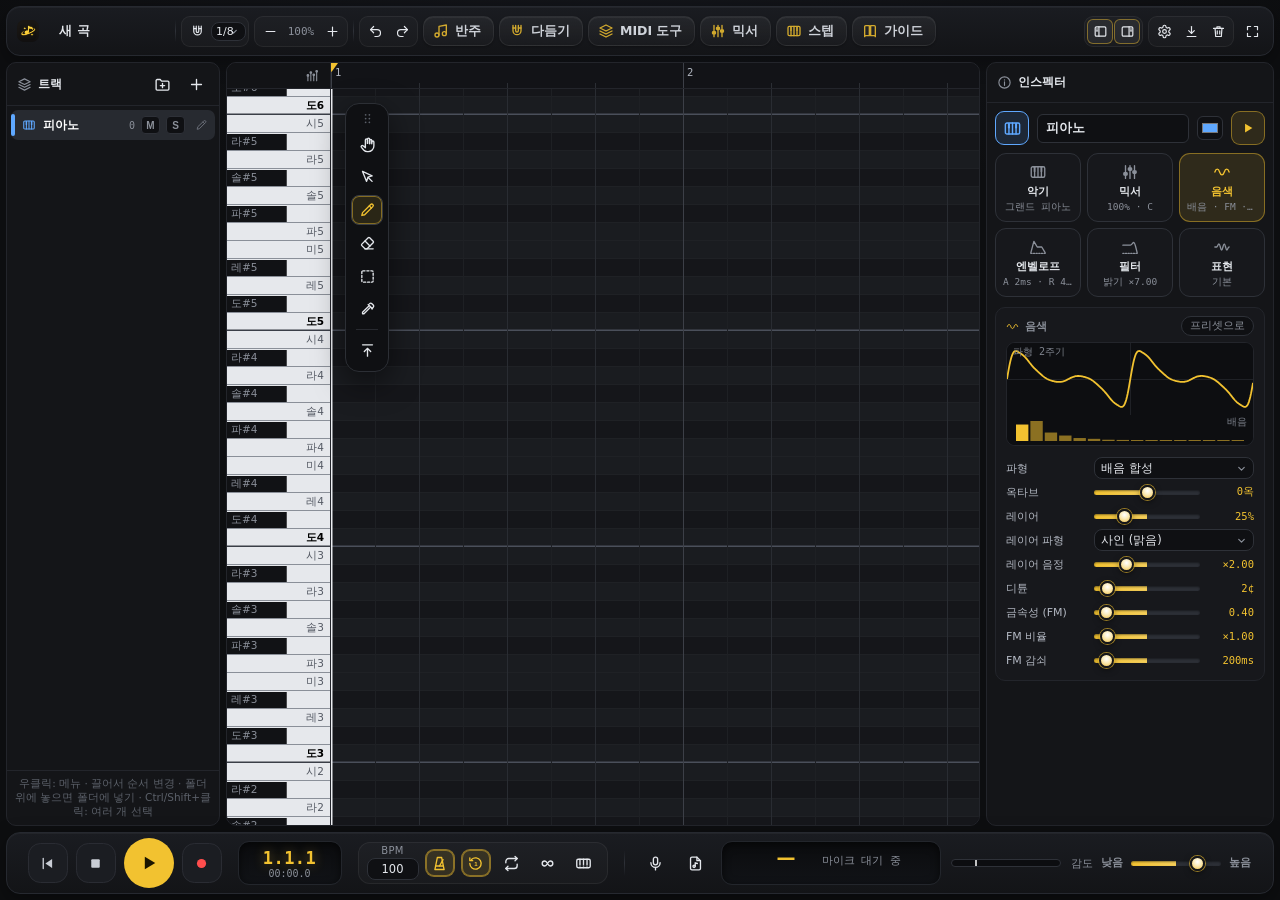
==== commit 02d2e581: "v 1.3.1 재생 버튼만 다른 버튼보다 아래로 처져 보이던 문제 재생 중인데 재생 버튼에 켜짐 표시가 보이지 않던 문제: 이제 재생 중에는 노란 링이 생기고, 녹음 중에는 빨간" ====
--- a/edit.html
+++ b/edit.html
@@ -18,7 +18,7 @@
 <script src="./install/update/version-panel.js" defer></script>
 <meta name="viewport" content="width=device-width, initial-scale=1, maximum-scale=1, user-scalable=no, viewport-fit=cover">
 <title>Thaniya-SoundLab</title>
-<link rel="stylesheet" href="css/app.css?v=20261126r">
+<link rel="stylesheet" href="css/app.css?v=20261126u">
 </head>
 <body data-page="edit">
 
@@ -543,7 +543,7 @@
 <script>
 /* 스크립트 로더: app.js 든 app.js.txt 든 있는 이름으로 불러오고, 서버가 .txt 를 text/plain(+nosniff)으로 막아도 내용을 읽어서 직접 실행함 */
 (function () {
-  var V = '?v=20261126r', list = [['js/store.js', 'js/store.js.txt'], ['js/fullscreen.js', 'js/fullscreen.js.txt'], ['js/app.js', 'js/app.js.txt'], ['js/guide.js', 'js/guide.js.txt']];
+  var V = '?v=20261126u', list = [['js/store.js', 'js/store.js.txt'], ['js/fullscreen.js', 'js/fullscreen.js.txt'], ['js/app.js', 'js/app.js.txt'], ['js/guide.js', 'js/guide.js.txt']];
   function run(t, src) { var s = document.createElement('script'); s.text = t + '\n//# sourceURL=' + src; document.body.appendChild(s); }
   function one(names, ok, bad) {
     if (!names.length) return bad();
--- a/css/app.css
+++ b/css/app.css
@@ -1,6 +1,6 @@
 :root{
-  --bg:#0e0e0f; --panel:#151516; --panel2:#1b1b1d; --card:#18181a; --line:#252527; --line2:#303033;
-  --text:#e7e5e0; --muted:#8e8b85; --accent:#f2c230; --accentDim:rgba(242,194,48,.12); --accentLine:rgba(242,194,48,.45);
+  --bg:#0d0e10; --panel:#141518; --panel2:#1b1d22; --card:#17181c; --line:#23252b; --line2:#2e3138;
+  --text:#e4e7ec; --muted:#8b909a; --accent:#f2c230; --accentDim:rgba(242,194,48,.12); --accentLine:rgba(242,194,48,.45);
   --rec:#ff4d4d;
 }
 *{box-sizing:border-box}
@@ -102,7 +102,7 @@
 
 #center{overflow:hidden}
 #editor{width:100%;height:100%;display:grid;grid-template-columns:104px 1fr;grid-template-rows:26px 1fr}
-#corner{background:#121213;border-right:1px solid var(--line);border-bottom:1px solid var(--line)}
+#corner{background:#121316;border-right:1px solid var(--line);border-bottom:1px solid var(--line)}
 #rulerWrap{position:relative;overflow:hidden;border-bottom:1px solid var(--line);cursor:pointer}
 #keysWrap{position:relative;overflow:hidden;border-right:1px solid var(--line);cursor:pointer}
 #rollWrap{position:relative;overflow:hidden}
@@ -473,8 +473,8 @@
 .siKb .kc{width:46px;height:40px;flex:none;border-radius:7px;border:1px solid #2b2e35;background:#16181c;display:flex;flex-direction:column;justify-content:space-between;padding:3px 5px;position:relative;transition:transform .05s,background .05s}
 .siKb .kc .k{font:700 11px ui-monospace,monospace;color:#9aa0aa}
 .siKb .kc .n{font-size:10.5px;font-weight:800;color:#3d4149;text-align:right;white-space:nowrap}
-.siKb .kc.w{background:#e9e7e1;border-color:#cfccc4}
-.siKb .kc.w .k{color:#55524b}.siKb .kc.w .n{color:#1a1a1a}
+.siKb .kc.w{background:#e7eaee;border-color:#cdd1d8}
+.siKb .kc.w .k{color:#545861}.siKb .kc.w .n{color:#1a1a1a}
 .siKb .kc.b{background:#24262c;border-color:#3a3d45}
 .siKb .kc.b .k{color:#c7cbd2}.siKb .kc.b .n{color:#f2c230}
 .siKb .kc.fn{background:#1b1d22;border-color:var(--accentLine)}
@@ -487,7 +487,7 @@
 /* 피아노 */
 #siPiano{position:relative;height:96px;border-radius:10px;overflow:hidden;background:#0d0e11;border:1px solid var(--line2);user-select:none;touch-action:none}
 #siPiano .pk{position:absolute;top:0;display:flex;flex-direction:column;justify-content:flex-end;align-items:center;cursor:pointer;font-size:10px;padding-bottom:4px;gap:1px}
-#siPiano .pk.w{height:100%;background:linear-gradient(#f4f2ec,#dedbd2);border-right:1px solid #9c998f;color:#222;z-index:1}
+#siPiano .pk.w{height:100%;background:linear-gradient(#f4f2ec,#dfe2e8);border-right:1px solid #9c998f;color:#222;z-index:1}
 #siPiano .pk.b{height:60%;background:linear-gradient(#2b2d33,#111215);border:1px solid #000;border-top:none;border-radius:0 0 4px 4px;color:#d7dae0;z-index:2}
 #siPiano .pk kbd{font-size:10px;padding:0 3px;background:rgba(0,0,0,.08);border-color:rgba(0,0,0,.25);color:inherit}
 #siPiano .pk.b kbd{background:rgba(255,255,255,.08);border-color:rgba(255,255,255,.2)}
@@ -578,7 +578,7 @@
 #stepModal #siBoardWrap{flex:1;min-height:200px;height:auto;margin:0;border-radius:16px;border:1px solid #23262c;background:#0e0f12;box-shadow:inset 0 2px 12px rgba(0,0,0,.4)}
 /* 건반: 키 이름은 마우스를 올리거나 누를 때만 */
 #stepModal #siPiano{grid-area:piano;height:150px;border-radius:16px;border:1px solid #000;background:#0b0c0e;padding:0;box-shadow:0 10px 30px rgba(0,0,0,.35)}
-#siPiano .pk.w{background:linear-gradient(#fbfaf6 0%,#ece9e1 85%,#d9d5ca 100%);border-right:1px solid #b5b1a6;border-radius:0 0 8px 8px}
+#siPiano .pk.w{background:linear-gradient(#fbfaf6 0%,#eceef2 85%,#d9d5ca 100%);border-right:1px solid #b5b1a6;border-radius:0 0 8px 8px}
 #siPiano .pk.b{background:linear-gradient(#34363d,#121316 90%);border-radius:0 0 6px 6px;box-shadow:inset 0 -3px 0 rgba(255,255,255,.06),0 3px 6px rgba(0,0,0,.4)}
 #siPiano .pk kbd,#siPiano .pk .pn{opacity:0;transition:opacity .15s}
 #siPiano .pk.c .pn{opacity:.5}
@@ -852,8 +852,9 @@
   #editBar .ebRow .btn{flex:none;height:28px;padding:0 9px;font-size:11.5px}
   #topbar .ib{min-width:28px;height:28px}
   #topbar .ib svg.i{width:15px;height:15px}
-  #transport .ib.big{min-width:34px;height:28px}
+  #transport .ib.big{--tb:28px}
   #transport .ib.big svg.i{width:13px;height:13px}
+  #transport #playBtn{--tb:32px!important}
   #transport .lcd{height:30px;min-width:84px;padding:1px 10px}
   #posBar{font-size:14px;line-height:1.1}
   #posTime{font-size:9px;line-height:1}
@@ -902,14 +903,20 @@
 select,input[type=number]{border-radius:8px}
 .stk{color:var(--muted);letter-spacing:.3px}
 /* 재생 컨트롤 */
-#transport .ib.big{min-width:40px;width:40px;height:40px;border-radius:50%;background:linear-gradient(180deg,#25282e,#1a1c21);border:1px solid #30343b;box-shadow:0 3px 10px rgba(0,0,0,.4),inset 0 1px 0 rgba(255,255,255,.06)}
-#transport .ib.big svg.i{width:18px;height:18px}
-#transport .ib.big:hover{border-color:var(--accentLine);color:var(--accent)}
-#playBtn{width:52px!important;height:52px!important;min-width:52px!important;background:linear-gradient(135deg,#ffe07a,#f2c230)!important;color:#1a1500!important;border:none!important;box-shadow:0 6px 20px rgba(242,194,48,.38)!important}
-#playBtn svg.i{width:22px!important;height:22px!important}
-#playBtn:hover{filter:brightness(1.08);transform:translateY(-1px)}
-#recBtn{border-color:rgba(255,77,77,.45)!important}
-#recBtn.on{background:var(--rec)!important;box-shadow:0 0 0 4px rgba(255,77,77,.2),0 4px 18px rgba(255,77,77,.45)!important}
+/* 재생 버튼 = 가이드 양식 (둥근 네모 보조 버튼 + 노란 원형 재생 · 세로 가운데 정렬) */
+#transport .grp{align-items:center;gap:8px!important}
+#transport .ib.big{--tb:40px;min-width:var(--tb);width:var(--tb);height:var(--tb);padding:0;border-radius:calc(var(--tb)/3.2);background:#1b1d22;border:1px solid #2a2c33;color:#c9cdd5;box-shadow:none}
+#transport .ib.big svg.i{width:17px;height:17px}
+#transport .ib.big:hover{background:#22252b;border-color:#363a43;color:#fff}
+#transport .ib.big.on:not(#playBtn):not(#recBtn){color:var(--accent);background:rgba(242,194,48,.15);border-color:rgba(242,194,48,.45)}
+#transport #playBtn{--tb:50px!important;border-radius:50%!important;background:var(--accent)!important;color:#1a1500!important;border:0!important;box-shadow:none!important;transition:box-shadow .2s,filter .15s,transform .12s var(--ease)}
+#playBtn svg.i{width:20px!important;height:20px!important}
+#playBtn:hover{background:var(--accent)!important;color:#1a1500!important;filter:brightness(1.07)}
+#transport #playBtn.on{box-shadow:0 0 0 4px rgba(242,194,48,.25)!important}
+#recBtn{color:var(--rec)!important}
+#recBtn:hover{color:#ff6b6b!important}
+#recBtn.on{background:var(--rec)!important;border-color:var(--rec)!important;color:#fff!important;animation:tbRecPulse 1s infinite}
+@keyframes tbRecPulse{50%{box-shadow:0 0 0 4px rgba(255,77,77,.3)}}
 .lcd{background:linear-gradient(180deg,#0b0c0e,#111317);border:1px solid #23262c;border-radius:11px;box-shadow:inset 0 2px 8px rgba(0,0,0,.6)}
 .lcd #posBar{color:var(--accent);text-shadow:0 0 12px rgba(242,194,48,.45)}
 .meter{border-radius:99px;overflow:hidden}
@@ -923,8 +930,8 @@
 .btn.primary{background:linear-gradient(135deg,#ffe07a,#f2c230);box-shadow:0 4px 14px rgba(242,194,48,.28)}
 .panel{border-radius:14px}
 @media (pointer:coarse){
-  #transport .ib.big{width:42px;height:42px}
-  #playBtn{width:54px!important;height:54px!important}
+  #transport .ib.big{--tb:42px}
+  #transport #playBtn{--tb:52px!important}
 }
 
 /* 더보기 메뉴: 아이콘 타일 */
@@ -1000,11 +1007,11 @@
 @media (max-width:760px) and (max-height:520px), (pointer:coarse) and (max-height:520px) and (orientation:landscape){
   #transport{overflow:hidden;align-items:center}
   #transport .grp{align-items:center}
-  #transport .ib.big{width:30px!important;min-width:30px!important;height:30px!important}
-  #transport .ib.big svg.i{width:14px!important;height:14px!important}
-  #playBtn{width:34px!important;min-width:34px!important;height:34px!important}
-  #playBtn svg.i{width:16px!important;height:16px!important}
-  #playBtn:hover{transform:none}
+  #transport .grp{gap:5px!important}
+  #transport .ib.big{--tb:28px!important}
+  #transport .ib.big svg.i{width:13px!important;height:13px!important}
+  #transport #playBtn{--tb:32px!important}
+  #playBtn svg.i{width:14px!important;height:14px!important}
 }
 /* 모바일 전체화면: 화면을 JS 계산값(visualViewport) 대신 실제 화면 전체에 붙여서 오른쪽 빈 여백·터치 어긋남을 없앰 */
 html,body{inset:0!important;left:0!important;top:0!important;width:100%!important;height:100%!important}
@@ -2131,7 +2138,7 @@
 /* 세기(벨로시티) 레인 */
 #velHead,#velWrap{display:none}
 #editor.velOn{grid-template-rows:26px 1fr 96px}
-#editor.velOn #velHead{display:flex;flex-direction:column;align-items:center;justify-content:center;gap:4px;background:#121213;border-right:1px solid var(--line);border-top:1px solid var(--line)}
+#editor.velOn #velHead{display:flex;flex-direction:column;align-items:center;justify-content:center;gap:4px;background:#121316;border-right:1px solid var(--line);border-top:1px solid var(--line)}
 #editor.velOn #velWrap{display:block;position:relative;overflow:hidden;border-top:1px solid var(--line);touch-action:none}
 #velWrap canvas{position:absolute;left:0;top:0;cursor:ns-resize}
 #velHead .vhT{font-size:11px;font-weight:800;color:var(--muted)}
@@ -2267,7 +2274,9 @@
 #gdM .gm-top{height:34px;display:flex;align-items:center;gap:6px;padding:0 10px;background:#141518;border-bottom:1px solid #23252b}
 #gdM .gm-logo{width:18px;height:18px;border-radius:6px;background:linear-gradient(135deg,#ffe07a,#f2c230)}
 #gdM .gm-title{font-size:11px;color:#fff;margin-left:2px}
-#gdM .gm-pill{display:inline-flex;align-items:center;gap:4px;height:22px;padding:0 9px;border-radius:7px;font-weight:800;color:var(--acc);background:rgba(242,194,48,.1);border:1px solid rgba(242,194,48,.35);transition:all .12s}
+#gdM .gm-pill{display:inline-flex;align-items:center;gap:4px;height:22px;padding:0 9px;border-radius:7px;font-weight:700;color:#cfd3da;background:linear-gradient(180deg,rgba(255,255,255,.06),rgba(255,255,255,.03));border:1px solid rgba(255,255,255,.09);transition:all .12s}
+#gdM .gm-pill .gi{color:var(--acc)}
+#gdM .gm-pill.on{color:#1a1500;background:var(--acc);border-color:var(--acc)}#gdM .gm-pill.on .gi{color:#1a1500}
 #gdM .gm-body{flex:1;display:flex;min-height:0}
 #gdM .gm-tracks{width:104px;background:#121316;border-right:1px solid #23252b;padding:6px}
 #gdM .gm-th{font-size:9px;font-weight:800;color:#8b909a;margin:2px 2px 6px}
@@ -2318,11 +2327,12 @@
 #gdM .gm-trans{height:40px;display:flex;align-items:center;gap:6px;padding:0 10px;background:#141518;border-top:1px solid #23252b}
 #gdM .gm-tb{min-width:24px;height:24px;padding:0 5px;border-radius:8px;display:grid;place-items:center;background:#1b1d22;border:1px solid #2a2c33;color:#c9cdd5;font-size:10px;transition:all .12s}
 #gdM .gm-tb.play{width:30px;height:30px;border-radius:50%;background:#f2c230;color:#1a1500;border:0}
+#gdM .gm-tb.play .gi{width:12px;height:12px}
 #gdM .gm-tb.play.on{box-shadow:0 0 0 4px rgba(242,194,48,.25)}
 #gdM .gm-tb.rec{color:#ff4d4d}
 #gdM .gm-tb.on{color:var(--acc);background:rgba(242,194,48,.15);border-color:rgba(242,194,48,.45)}
 #gdM .gm-midiRec{display:none;font-weight:900;font-size:9px;color:#ff6b6b}
-#gdM .gm-midiRec.show{display:grid;animation:gmIn .3s}
+#gdM .gm-midiRec.show{display:inline-flex;align-items:center;gap:3px;animation:gmIn .3s}
 #gdM .gm-midiRec.on{background:#ff4d4d;color:#fff;border-color:#ff4d4d;animation:gmPulse 1s infinite}
 @keyframes gmPulse{50%{box-shadow:0 0 0 4px rgba(255,77,77,.3)}}
 #gdM .gm-pos{margin-left:6px;padding:3px 9px;border-radius:7px;background:#0d0e10;font:800 12px ui-monospace,monospace;color:#f2c230}
@@ -2517,17 +2527,17 @@
 /* 가이드 창도 같은 톤 */
 #gdM{background:rgba(10,10,11,.66);backdrop-filter:blur(3px);-webkit-backdrop-filter:blur(3px)}
 #gdM .gd-card{background:#141415;border-color:#2a2a2d;box-shadow:0 30px 80px rgba(0,0,0,.6)}
-#gdM .gd-side{background:#121213}
+#gdM .gd-side{background:#121316}
 #gdM .gd-item .ic,#gdM .gd-hIcon{box-shadow:none}
-#gdM .gd-video{background:#18181a;border-color:#29292c}
+#gdM .gd-video{background:#17181c;border-color:#29292c}
 #gdM .gd-prog b.on i{box-shadow:none}
 #gdM .gd-try{background:var(--accent);box-shadow:none;color:#1a1500}
-#gdM .gd-what,#gdM .gd-how,#gdM .gd-tips{background:#18181a;border-color:#252527}
+#gdM .gd-what,#gdM .gd-how,#gdM .gd-tips{background:#17181c;border-color:#23252b}
 #gdM .gd-brand>.gi{background:var(--accent);color:#1a1500}
-.gdHelp{border-color:rgba(255,255,255,.08);background:rgba(255,255,255,.04);color:#d9d6cf}
+.gdHelp{border-color:rgba(255,255,255,.08);background:rgba(255,255,255,.04);color:#d7dbe2}
 .gdHelp .gi{color:var(--accent)}
-.gdBubble{background:#1c1c1e;border-color:var(--accentLine)}
-.gdBubble::before{background:#1c1c1e!important;border-color:var(--accentLine)}
+.gdBubble{background:#1c1e23;border-color:var(--accentLine)}
+.gdBubble::before{background:#1c1e23!important;border-color:var(--accentLine)}
 .lyBtns .mini{height:28px;padding:0 11px;border-radius:8px;border:1px solid var(--line2);background:var(--panel2);color:var(--text);font:inherit;font-weight:700;font-size:11.5px;cursor:pointer}
 .lyBtns .mini:hover{border-color:var(--accentLine);color:#fff}
 /* 스타일 · 테마 카드: 색은 살리되 채도를 낮춰 차분하게 */
@@ -2543,7 +2553,7 @@
 .famBtn.fav{color:#d9b45f;border-color:rgba(242,194,48,.3)}
 .famBtn.fav.on{color:var(--accent)}
 
-.blk .star{position:absolute;top:5px;left:7px;width:22px;height:22px;display:grid;place-items:center;font-size:15px;line-height:1;color:#5d5b57;cursor:pointer;border-radius:6px;transition:color .12s,transform .12s}
+.blk .star{position:absolute;top:5px;left:7px;width:22px;height:22px;display:grid;place-items:center;font-size:15px;line-height:1;color:#5c6069;cursor:pointer;border-radius:6px;transition:color .12s,transform .12s}
 .blk .star:hover{color:var(--accent);transform:scale(1.12)}
 .blk .star.on{color:var(--accent)}
 .blk .newB{position:absolute;top:9px;left:31px;padding:0 4px;border-radius:4px;font-size:8.5px;font-weight:900;letter-spacing:.3px;line-height:14px;color:#1a1500;background:var(--accent);opacity:.9}
@@ -2557,13 +2567,13 @@
 #famBar .famScroll.l::before,#famBar .famScroll.r::after{opacity:1}
 #famBar .famChips{display:flex;align-items:center;gap:6px;overflow-x:auto;overflow-y:hidden;scrollbar-width:none;scroll-behavior:smooth;padding:1px 0}
 #famBar .famChips::-webkit-scrollbar{display:none}
-#famBar .famBtn{flex:none;height:28px;padding:0 12px;border-radius:8px;white-space:nowrap;font-size:12px;font-weight:600;color:#a9a6a0;border-color:#2c2c2f;background:#1a1a1c;transition:background .12s,color .12s,border-color .12s}
+#famBar .famBtn{flex:none;height:28px;padding:0 12px;border-radius:8px;white-space:nowrap;font-size:12px;font-weight:600;color:#a7acb5;border-color:#2c2f36;background:#1a1a1c;transition:background .12s,color .12s,border-color .12s}
 #famBar .famBtn:hover{color:var(--text);border-color:#3a3a3e}
 #famBar .famBtn.on{color:#1a1500;background:var(--accent);border-color:var(--accent);font-weight:700}
 #famBar .famBtn.fav{color:#d9b45f}
 #famBar .famBtn.fav.on{color:#1a1500}
 #famBar .famSep{flex:none;width:1px;height:16px;background:#333336;margin:0 2px}
-#famBar .instSort{flex:none;height:28px;padding:0 26px 0 10px;border-radius:8px;font-size:12px;background-color:#1a1a1c;border:1px solid #2c2c2f;color:var(--text)}
+#famBar .instSort{flex:none;height:28px;padding:0 26px 0 10px;border-radius:8px;font-size:12px;background-color:#1a1a1c;border:1px solid #2c2f36;color:var(--text)}
 @media (max-width:760px){ #famBar{gap:8px;padding:10px 10px 2px} #famBar .instSort{max-width:100px;font-size:11.5px} }
 
 #famBar .famNav{position:absolute;top:50%;z-index:2;width:26px;height:26px;margin-top:-13px;border-radius:8px;border:1px solid #38383c;background:#232325;color:var(--text);font-size:17px;line-height:1;padding:0 0 2px;cursor:pointer;display:none;align-items:center;justify-content:center;box-shadow:0 2px 8px rgba(0,0,0,.45)}
@@ -2598,14 +2608,14 @@
 #accParts .apHead .asecT{margin:0}
 #accLayers{display:flex;flex-direction:column;gap:4px;padding:6px;border-radius:10px;background:#141415;border:1px solid var(--line)}
 .apRow{display:grid;grid-template-columns:38px 118px minmax(120px,1fr) minmax(150px,1.2fr) 92px 150px;align-items:center;gap:10px;padding:5px 8px;border-radius:8px;transition:background .12s,opacity .12s}
-.apRow:hover{background:#1b1b1d}
+.apRow:hover{background:#1b1d22}
 .apRow.off{opacity:.5}
 .apRow.off:hover{opacity:.8}
 .apRow select{height:30px;min-width:0;font-size:12px}
 .apSw{position:relative;width:34px;height:20px;cursor:pointer}
 .apSw input{position:absolute;opacity:0;inset:0;margin:0;cursor:pointer}
 .apSw i{position:absolute;inset:0;pointer-events:none;border-radius:10px;background:#333336;transition:background .15s}
-.apSw i::after{content:'';position:absolute;top:3px;left:3px;width:14px;height:14px;border-radius:50%;background:#bdbab3;transition:transform .15s,background .15s}
+.apSw i::after{content:'';position:absolute;top:3px;left:3px;width:14px;height:14px;border-radius:50%;background:#bcc0c8;transition:transform .15s,background .15s}
 .apSw input:checked+i{background:var(--accent)}
 .apSw input:checked+i::after{transform:translateX(14px);background:#1a1500}
 .apName{display:flex;align-items:center;gap:7px;min-width:0;font-size:12.5px}
@@ -2625,7 +2635,7 @@
 #accParts .apFeel .af input[type=range]{width:110px}
 #accParts .apFeel .pval{min-width:34px;font:700 11px ui-monospace,monospace;color:var(--muted)}
 @media (max-width:760px){
-  #accParts{display:flex!important;padding:12px;border-radius:14px;background:#121213;border:1px solid var(--line)}
+  #accParts{display:flex!important;padding:12px;border-radius:14px;background:#121316;border:1px solid var(--line)}
   #accParts[style*="none"]{display:none!important}
   #accLayers{padding:2px;background:none;border:0}
   #accParts .apFeel{display:grid;grid-template-columns:1fr;gap:10px}
@@ -2640,15 +2650,15 @@
 
 /* ═════════ 창 디자인 통일 (11/26) ═════════
    모든 창: 같은 배경 · 테두리 · 모서리(16px) · 그림자 · 머리줄/바닥줄, 같은 탭(분할 버튼) · 같은 섹션 카드 */
-:root{--win:#1a1a1d;--winHead:#1d1d20;--winFoot:#161618;--winSec:#141416;--winLine:#2a2a2e;--winR:16px;--winShadow:0 24px 64px rgba(0,0,0,.55)}
+:root{--win:#1a1c21;--winHead:#1d1f24;--winFoot:#16171b;--winSec:#141518;--winLine:#2a2c33;--winR:16px;--winShadow:0 24px 64px rgba(0,0,0,.55)}
 #accModal,#modal,#setM,#help,#confirm,#ntM{background:rgba(8,8,10,.6);backdrop-filter:blur(3px);-webkit-backdrop-filter:blur(3px)}
 #accModal .acard,#modal .mcard,#setM .scard,#help .card,.ccard,#ntM .ntCard,#stepModal .scard{background:var(--win)!important;border:1px solid var(--winLine)!important;border-radius:var(--winR);box-shadow:var(--winShadow)!important}
 #ctx{background:var(--win)!important;border:1px solid var(--winLine)!important;border-radius:12px}
 #accModal .mhead,#modal .mhead,#setM .mhead,#ntM .ntHead{background:var(--winHead);border-bottom:1px solid var(--winLine);border-radius:var(--winR) var(--winR) 0 0;padding:12px 14px}
 #accModal .mfoot,#modal .mfoot,#ntM .ntFoot{background:var(--winFoot);border-top:1px solid var(--winLine);border-radius:0 0 var(--winR) var(--winR);padding:12px 14px}
 /* 탭 = 분할 버튼 (모든 창 같은 모양) */
-.atabs{gap:2px;padding:3px;border-radius:11px;background:#121214;border:1px solid var(--winLine)}
-.atab{display:inline-flex;align-items:center;gap:6px;height:30px;padding:0 14px;border:0;border-radius:8px;color:#9a978f;font-weight:700;transition:background .12s,color .12s}
+.atabs{gap:2px;padding:3px;border-radius:11px;background:#121316;border:1px solid var(--winLine)}
+.atab{display:inline-flex;align-items:center;gap:6px;height:30px;padding:0 14px;border:0;border-radius:8px;color:#9aa0aa;font-weight:700;transition:background .12s,color .12s}
 .atab:hover{color:var(--text);background:rgba(255,255,255,.04)}
 .atab.on{background:var(--accent);color:#1a1500;border:0}
 .atab.on svg.i{color:#1a1500}
@@ -2664,18 +2674,18 @@
 #accModal .abody{padding:14px;gap:12px;background:var(--win)}
 #accModal .abody>div,#accModal .abody>.arow{padding:12px 14px;border-radius:12px;background:var(--winSec);border:1px solid #232326}
 #accModal .abody>div:empty{display:none}
-#accModal .asecT{display:flex;align-items:center;gap:7px;margin:0 0 10px;font-size:12px;font-weight:800;color:#e7e5e0;letter-spacing:-.1px}
+#accModal .asecT{display:flex;align-items:center;gap:7px;margin:0 0 10px;font-size:12px;font-weight:800;color:#e4e7ec;letter-spacing:-.1px}
 #accModal .asecT::before{content:'';width:3px;height:12px;border-radius:2px;background:var(--accent);flex:none}
 #accModal .asecT .mhint{font-weight:500;color:var(--muted);font-size:11px;white-space:nowrap;overflow:hidden;text-overflow:ellipsis;min-width:0}
 #paneRec,#paneSample,#paneBeat{background:var(--winSec)!important;border:1px solid #232326!important;border-radius:12px!important}
-#accModal .arow .af{color:#8f8c86}
-#accModal .arow select,#accModal .apRow select{background-color:#1d1d20;border:1px solid #2e2e32;border-radius:8px}
-#accModal .akey{background:#1d1d20;border-color:#2e2e32}
-.rgSeg{background:#121214;border-color:var(--winLine)}
+#accModal .arow .af{color:#8b909a}
+#accModal .arow select,#accModal .apRow select{background-color:#1d1f24;border:1px solid #2e2e32;border-radius:8px}
+#accModal .akey{background:#1d1f24;border-color:#2e2e32}
+.rgSeg{background:#121316;border-color:var(--winLine)}
 .rgOpt.on{background:var(--accent);border-color:var(--accent);color:#1a1500}
 /* 스타일 카드: 어두운 카드 + 위쪽에 스타일 색 번짐 */
 #accStyles{gap:10px;padding:2px 2px 6px}
-#accStyles .theme,#themeRow .theme{position:relative;background:radial-gradient(120% 90% at 0% 0%,color-mix(in srgb,var(--g1) 70%,transparent),transparent 70%),linear-gradient(160deg,color-mix(in srgb,var(--g2) 60%,#1d1d20),#18181b)!important;border:1px solid #2c2c30!important;transition:transform .12s,border-color .12s,box-shadow .12s}
+#accStyles .theme,#themeRow .theme{position:relative;background:radial-gradient(120% 90% at 0% 0%,color-mix(in srgb,var(--g1) 70%,transparent),transparent 70%),linear-gradient(160deg,color-mix(in srgb,var(--g2) 60%,#1d1f24),#18181b)!important;border:1px solid #2c2c30!important;transition:transform .12s,border-color .12s,box-shadow .12s}
 #accStyles .theme:hover,#themeRow .theme:hover{transform:translateY(-2px);border-color:#44444a!important}
 #accStyles .theme.on,#themeRow .theme.on{border-color:var(--accent)!important;box-shadow:0 0 0 1px var(--accent),0 8px 24px rgba(0,0,0,.35)}
 #accStyles .theme .tIcon,#themeRow .theme .tIcon{opacity:.9}
@@ -2684,11 +2694,11 @@
 #accStyles .theme .tCnt.rec{background:var(--accent);color:#1a1500;border-color:var(--accent)}
 #accStyles .theme .tCnt.rec svg.i{color:#1a1500}
 /* 코드 칩 */
-#accChords>*{background:#1d1d20!important;border-color:#2e2e32!important;border-radius:10px!important}
+#accChords>*{background:#1d1f24!important;border-color:#2e2e32!important;border-radius:10px!important}
 /* 파트 구성 */
 #accLayers{background:#111113;border-color:#232326}
 .apRow{border-radius:9px}
-.apRow:hover{background:#1a1a1d}
+.apRow:hover{background:#1a1c21}
 /* 바닥줄: 요약은 조용한 글자, 버튼은 오른쪽 */
 #accModal .mfoot #accSum{font-size:11.5px;color:var(--muted);padding:0 6px}
 #accModal .mfoot .btn{height:36px;padding:0 16px}
@@ -2907,15 +2917,15 @@
 #mixM{position:fixed;left:12px;right:12px;bottom:calc(env(safe-area-inset-bottom,0px) + 66px);z-index:95;display:none;justify-content:center;pointer-events:none}
 #mixM.show{display:flex;animation:mxUp .22s cubic-bezier(.2,.9,.3,1.1)}
 @keyframes mxUp{from{opacity:0;transform:translateY(14px)}to{opacity:1;transform:none}}
-#mixM .mxCard{pointer-events:auto;width:min(1180px,100%);height:min(430px,calc(100vh - 150px));display:flex;flex-direction:column;background:var(--win,#18181a);border:1px solid var(--winLine,#303033);border-radius:var(--winR,16px);box-shadow:var(--winShadow,0 18px 50px rgba(0,0,0,.55));overflow:hidden}
-#mixM .mxHead{display:flex;align-items:center;gap:8px;padding:9px 12px;background:var(--winHead,#1d1d20);border-bottom:1px solid var(--winLine,#303033)}
+#mixM .mxCard{pointer-events:auto;width:min(1180px,100%);height:min(430px,calc(100vh - 150px));display:flex;flex-direction:column;background:var(--win,#17181c);border:1px solid var(--winLine,#2e3138);border-radius:var(--winR,16px);box-shadow:var(--winShadow,0 18px 50px rgba(0,0,0,.55));overflow:hidden}
+#mixM .mxHead{display:flex;align-items:center;gap:8px;padding:9px 12px;background:var(--winHead,#1d1f24);border-bottom:1px solid var(--winLine,#2e3138)}
 #mixM .mxTitle{display:flex;align-items:center;gap:7px;font-size:14px;white-space:nowrap}
 #mixM .mxTitle svg{width:17px;height:17px;color:var(--accent)}
 #mixM .mxSub{font-size:11.5px;color:var(--muted);white-space:nowrap}
 #mixM .mxHead .ib{width:30px;height:30px}
 #mixM .mxBody{flex:1;min-height:0;display:flex;gap:0}
 #mixM .mxStrips{flex:1;min-width:0;display:flex;gap:6px;padding:10px;overflow-x:auto;overflow-y:hidden;scrollbar-width:thin}
-#mixM .mxStrip,#mixM .mxMaster{flex:none;width:124px;display:flex;flex-direction:column;gap:6px;padding:7px 7px 8px;border-radius:12px;background:#141416;border:1px solid #26262a;position:relative}
+#mixM .mxStrip,#mixM .mxMaster{flex:none;width:124px;display:flex;flex-direction:column;gap:6px;padding:7px 7px 8px;border-radius:12px;background:#141518;border:1px solid #26262a;position:relative}
 #mixM .mxStrip::before{content:"";position:absolute;left:10px;right:10px;top:0;height:3px;border-radius:0 0 3px 3px;background:var(--tc,#888)}
 #mixM .mxStrip.on{border-color:var(--accentLine);background:#17160f}
 #mixM .mxStrip.silent{opacity:.5}
@@ -2925,13 +2935,13 @@
 #mixM .mxNm{flex:1;min-width:0;overflow:hidden;text-overflow:ellipsis;white-space:nowrap}
 #mixM .mxKnobs{display:flex;flex-direction:column;gap:4px}
 #mixM .mxSec{display:flex;flex-direction:column;gap:0;padding:3px 5px 2px;border-radius:8px;background:#101012}
-#mixM .mxSecT{font-size:9px;font-weight:800;letter-spacing:.04em;color:#6c6a66;margin-bottom:1px}
+#mixM .mxSecT{font-size:9px;font-weight:800;letter-spacing:.04em;color:#6b7079;margin-bottom:1px}
 #mixM .mxRow{display:grid;grid-template-columns:30px minmax(0,1fr) 30px;align-items:center;column-gap:3px;height:17px;font-size:10px;color:var(--muted);cursor:pointer}
 #mixM .mxRow .mxL{font-weight:700;white-space:nowrap}
 #mixM .mxRow input{height:13px;width:100%}
 #mixM .mxRow input::-webkit-slider-thumb{width:11px;height:11px;margin-top:-3px}
 #mixM .mxRow input::-webkit-slider-runnable-track{height:4px}
-#mixM .mxV{font:600 9px ui-monospace,monospace;color:#8e8b85;line-height:1;text-align:right}
+#mixM .mxV{font:600 9px ui-monospace,monospace;color:#8b909a;line-height:1;text-align:right}
 #mixM .mxRow.act .mxL,#mixM .mxRow.act .mxV{color:var(--accent)}
 #mixM .mxMS{display:flex;gap:4px}
 #mixM .mxMS .ms{flex:1;height:22px;border-radius:6px;border:1px solid var(--line2);background:var(--panel2);color:var(--muted);font:800 11px system-ui,sans-serif;cursor:pointer}
@@ -2939,18 +2949,18 @@
 #mixM .mxMS .ms.s.on{background:#10283a;color:#6ec3ff;border-color:#205a7a}
 #mixM .mxFW{flex:1;min-height:96px;display:flex;gap:6px;justify-content:center}
 #mixM .mxFader{position:relative;width:30px;cursor:ns-resize;touch-action:none}
-#mixM .mxFTr{position:absolute;left:50%;top:6px;bottom:6px;width:6px;margin-left:-3px;border-radius:4px;background:linear-gradient(0deg,var(--accent) 0,var(--accent) var(--p,66%),#2a2a2e var(--p,66%));box-shadow:inset 0 1px 2px rgba(0,0,0,.5)}
+#mixM .mxFTr{position:absolute;left:50%;top:6px;bottom:6px;width:6px;margin-left:-3px;border-radius:4px;background:linear-gradient(0deg,var(--accent) 0,var(--accent) var(--p,66%),#2a2c33 var(--p,66%));box-shadow:inset 0 1px 2px rgba(0,0,0,.5)}
 #mixM .mxFTr::after{content:"";position:absolute;left:-8px;right:-8px;bottom:calc(66.66% - .5px);height:1px;background:rgba(255,255,255,.35)}
-#mixM .mxFTh{position:absolute;left:50%;width:26px;height:18px;margin-left:-13px;border-radius:5px;background:linear-gradient(180deg,#eceae4,#a9a6a0);border:1px solid #0c0c0d;box-shadow:0 2px 6px rgba(0,0,0,.6);cursor:grab}
-#mixM .mxFTh::after{content:"";position:absolute;left:4px;right:4px;top:8px;height:2px;background:#2a2a2e;border-radius:1px}
+#mixM .mxFTh{position:absolute;left:50%;width:26px;height:18px;margin-left:-13px;border-radius:5px;background:linear-gradient(180deg,#eceef2,#a7acb5);border:1px solid #0c0c0d;box-shadow:0 2px 6px rgba(0,0,0,.6);cursor:grab}
+#mixM .mxFTh::after{content:"";position:absolute;left:4px;right:4px;top:8px;height:2px;background:#2a2c33;border-radius:1px}
 #mixM .mxMt{width:12px;height:auto;border-radius:3px;flex:none;align-self:stretch}
 #mixM .mxMtM{width:22px;cursor:pointer}
 #mixM .mxDb{text-align:center;font:700 10.5px ui-monospace,monospace;color:var(--text)}
-#mixM .mxMaster{width:150px;margin:10px 10px 10px 0;background:linear-gradient(180deg,#1b190f,#121213);border-color:var(--accentLine)}
+#mixM .mxMaster{width:150px;margin:10px 10px 10px 0;background:linear-gradient(180deg,#1b190f,#121316);border-color:var(--accentLine)}
 #mixM .mxMN{cursor:default;color:var(--accent);justify-content:center;font-size:12px}
 #mixM .mxLufs{display:flex;flex-direction:column;gap:3px;padding:5px 6px;border-radius:8px;background:#0d0d0e}
 #mixM .mxLufs div{display:grid;grid-template-columns:1fr auto;grid-template-rows:auto auto;column-gap:4px;align-items:baseline}
-#mixM .mxLufs span{grid-column:1/3;font-size:9px;font-weight:700;color:#6c6a66}
+#mixM .mxLufs span{grid-column:1/3;font-size:9px;font-weight:700;color:#6b7079}
 #mixM .mxLufs b{font:800 15px ui-monospace,monospace;color:var(--text);line-height:1.05}
 #mixM .mxLufs b.hot{color:#ff5a4d}
 #mixM .mxLufs small{font-size:9px;color:var(--muted)}
@@ -2959,7 +2969,7 @@
 #mixM .mxLim.on{border-color:var(--accentLine);color:var(--accent)}
 #mixM .mxLim.on i{background:var(--accent);box-shadow:0 0 8px var(--accent)}
 #mixM .mxFWm{min-height:120px}
-#mixM .mxFoot{padding:7px 12px;font-size:10.5px;color:var(--muted);background:var(--winFoot,#161618);border-top:1px solid var(--winLine,#303033);white-space:nowrap;overflow:hidden;text-overflow:ellipsis}
+#mixM .mxFoot{padding:7px 12px;font-size:10.5px;color:var(--muted);background:var(--winFoot,#16171b);border-top:1px solid var(--winLine,#2e3138);white-space:nowrap;overflow:hidden;text-overflow:ellipsis}
 #mixBtn.on,#mtBtn.on{color:var(--accent)}
 @media (max-width:760px){
   #mixM{left:6px;right:6px;bottom:calc(env(safe-area-inset-bottom,0px) + 6px)}
@@ -3035,7 +3045,7 @@
 #gdM .gm-ch .fd{--v:.667;position:relative;width:14px}
 #gdM .gm-ch .fd::before{content:"";position:absolute;left:5px;width:4px;top:2px;bottom:2px;border-radius:2px;background:linear-gradient(0deg,#f2c230 calc(var(--v)*100%),#2a2c33 calc(var(--v)*100%))}
 #gdM .gm-ch .fd u.lo{position:absolute;left:-2px;right:-2px;bottom:66.7%;height:1px;background:rgba(255,255,255,.35)}
-#gdM .gm-ch .fd b{position:absolute;left:0;width:14px;height:9px;bottom:calc(var(--v)*100% - 4.5px);border-radius:3px;background:linear-gradient(#eceae4,#a9a6a0);border:1px solid #0c0c0d;z-index:2}
+#gdM .gm-ch .fd b{position:absolute;left:0;width:14px;height:9px;bottom:calc(var(--v)*100% - 4.5px);border-radius:3px;background:linear-gradient(#eceef2,#a7acb5);border:1px solid #0c0c0d;z-index:2}
 #gdM .gm-ch .mt{display:flex;gap:2px;width:6px;align-items:flex-end;background:#0b0c0e;border-radius:2px;overflow:hidden}
 #gdM .gm-ch .mt.two{width:12px}
 #gdM .gm-ch .mt i{flex:1;height:0;background:linear-gradient(0deg,#2fbf71,#8fd14f 55%,#f2c230 80%,#ff5a3d);transition:height .09s}
